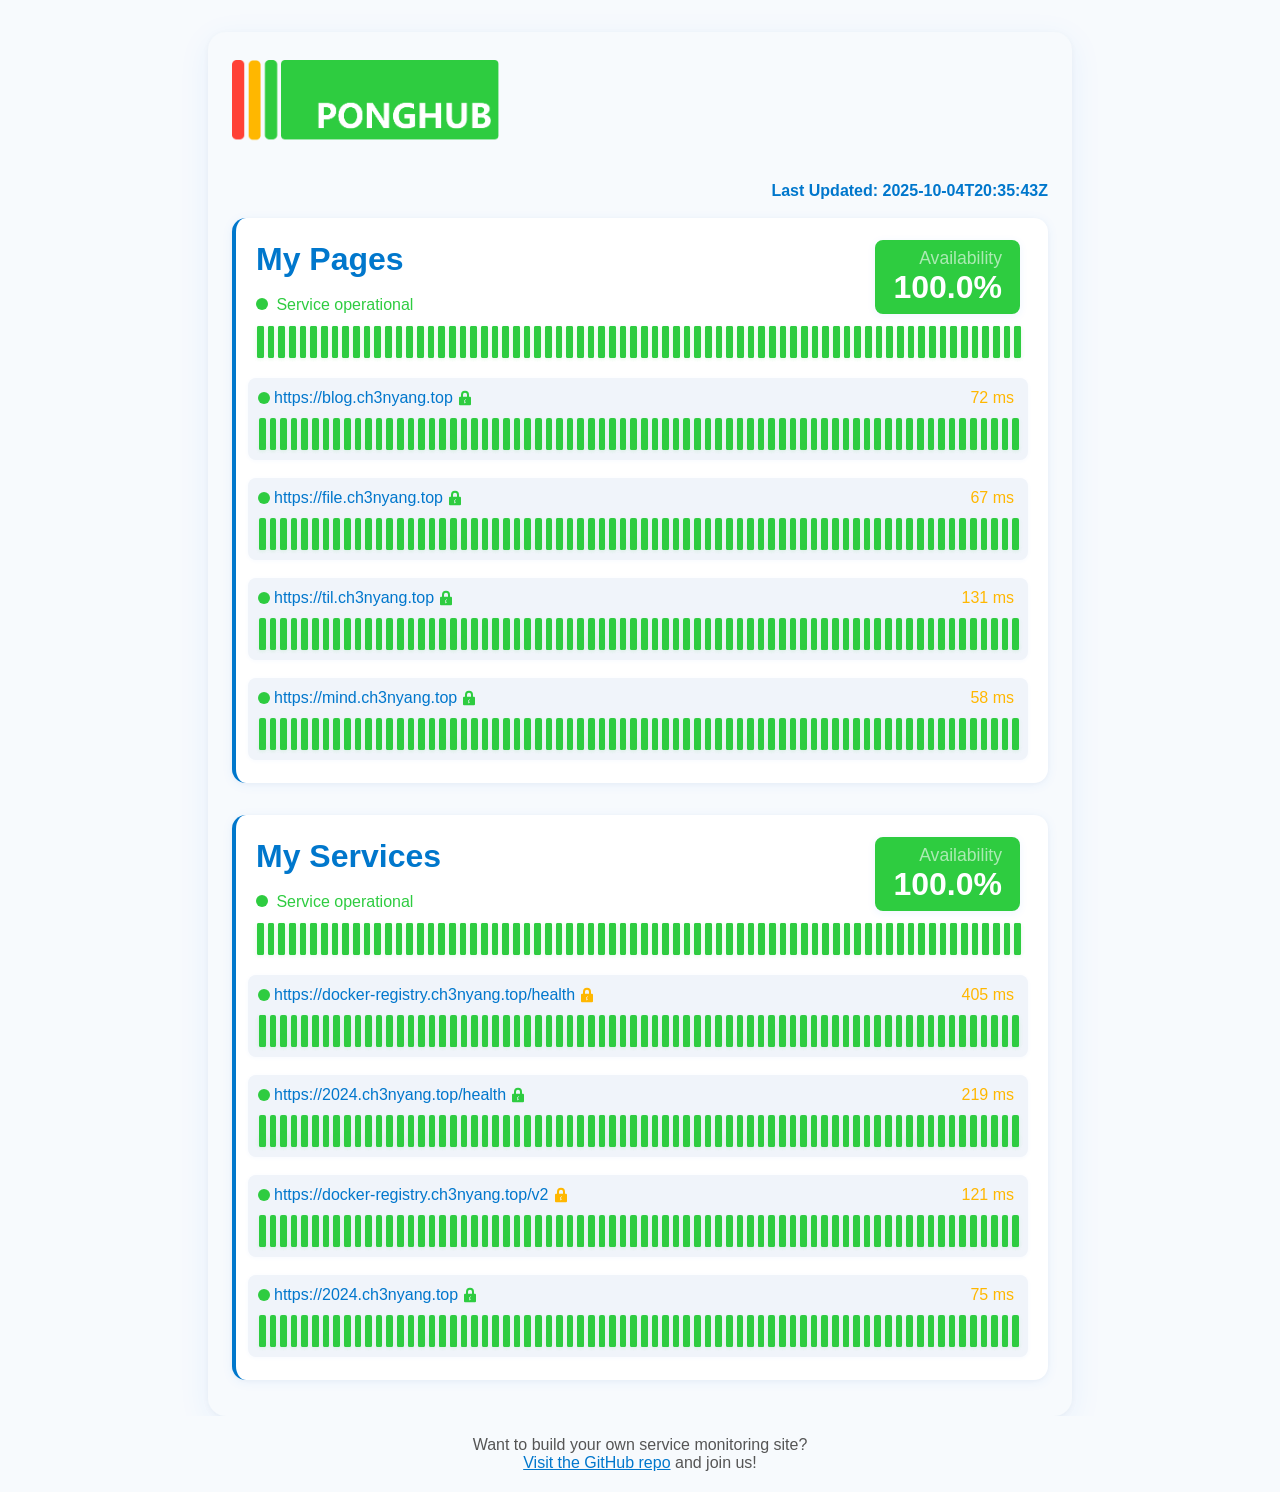
==== index.html @ d32c3156 "Deploying to gh-pages from @ WCY-dt/ponghub@912104f6046ff6c6c5333fd422ff0bbd2bc89a8d 🚀" ====
<!DOCTYPE html>
<html lang="en">
<head>
    <meta charset="UTF-8">
    <meta name="viewport" content="width=device-width, initial-scale=1.0">
    <title>Service Status Report</title>
    <link rel="stylesheet" href="/static/style.css">
    <link rel="icon" href="/static/icon.png">
    <style>
        :root {
            --primary-color: #0077cc;
            --secondary-color: #f0f4fa;
            --background-color: #f7fafd;
            --red-color: #ff4136;
            --yellow-color: #ffb700;
            --green-color: #2ecc40;
            --gray-color: #e0e0e0;
            --white-color: #ffffff;
        }
        .container {
            width: calc(12px * 72);
        }
        .service-header .status-bar,
        .port-block .status-bar {
            grid-template-columns: repeat(72, 1fr) !important;
        }
        @media (max-width: calc(12px * 72)) {
            .container {
                width: 100%;
                min-width: 0;
                max-width: 100vw;
                padding-left: 2px;
                padding-right: 2px;
                margin: 0;
                border-radius: 0;
                box-shadow: none;
            }
            .logo-img {
                height: auto;
                max-height: 96px;
                max-width: 100%;
            }
            .update-time {
                font-size: 0.92em;
                margin-bottom: 10px;
            }
            .service-block {
                padding: 10px 6px 10px 6px;
                margin-bottom: 18px;
                border-radius: 8px;
            }
            .service-header h2 {
                font-size: 1.5em;
            }
            .service-header .availability-badge {
                font-size: 1.5em;
                padding: 6px 12px;
            }
            .service-header .status-bar,
            .port-block .status-bar {
                padding: 0;
                column-gap: 0;
            }
            .status-bar .status-rect {
                height: 18px;
                margin: 0;
                width: 100%;
                box-shadow: none;
                border-radius: 0;
            }
            .port-block {
                margin-bottom: 12px;
                padding: 6px 4px 4px 4px;
                border-radius: 6px;
                background: var(--secondary-color);
                box-shadow: 0 1px 4px rgba(44, 124, 255, 0.04);
            }
            .port-block .port-url {
                min-width: 80px;
                font-size: 0.92em;
                margin-bottom: 2px;
                color: var(--primary-color);
                font-weight: 500;
            }
        }
    </style>
</head>
<body>
    <div class="container">
        <img src="/static/logo.png" alt="Service Status Report" class="logo-img">
        <div class="update-time">Last Updated: 2025-10-04T20:35:43Z</div>
        
        <div class="service-block">
            <div class="service-header">
                <h2>My Pages</h2>
                
                <div class="status-info status-info-all">
                    <span class="status-ball"></span>
                    
                        Service operational
                    
                </div>
                
                
                <div class="availability-badge 
                    availability-green">
                    <span class="availability-label">Availability</span>
                    <span class="availability-value">100.0%</span>
                </div>
                <div class="status-bar status-bar-header">
                    
                    
                    
                    
                    <div class="status-rect status-all" title="2025-10-03T06:45:47Z: all" data-time="2025-10-03T06:45:47Z">
                        
                        <div class="status-rect-content" style="height: 100%;"></div>
                        
                    </div>
                    
                    
                    
                    <div class="status-rect status-all" title="2025-10-03T07:13:42Z: all" data-time="2025-10-03T07:13:42Z">
                        
                        <div class="status-rect-content" style="height: 100%;"></div>
                        
                    </div>
                    
                    
                    
                    <div class="status-rect status-all" title="2025-10-03T07:35:22Z: all" data-time="2025-10-03T07:35:22Z">
                        
                        <div class="status-rect-content" style="height: 100%;"></div>
                        
                    </div>
                    
                    
                    
                    <div class="status-rect status-all" title="2025-10-03T08:17:50Z: all" data-time="2025-10-03T08:17:50Z">
                        
                        <div class="status-rect-content" style="height: 100%;"></div>
                        
                    </div>
                    
                    
                    
                    <div class="status-rect status-all" title="2025-10-03T08:42:27Z: all" data-time="2025-10-03T08:42:27Z">
                        
                        <div class="status-rect-content" style="height: 100%;"></div>
                        
                    </div>
                    
                    
                    
                    <div class="status-rect status-all" title="2025-10-03T09:13:48Z: all" data-time="2025-10-03T09:13:48Z">
                        
                        <div class="status-rect-content" style="height: 100%;"></div>
                        
                    </div>
                    
                    
                    
                    <div class="status-rect status-all" title="2025-10-03T09:36:50Z: all" data-time="2025-10-03T09:36:50Z">
                        
                        <div class="status-rect-content" style="height: 100%;"></div>
                        
                    </div>
                    
                    
                    
                    <div class="status-rect status-all" title="2025-10-03T10:14:19Z: all" data-time="2025-10-03T10:14:19Z">
                        
                        <div class="status-rect-content" style="height: 100%;"></div>
                        
                    </div>
                    
                    
                    
                    <div class="status-rect status-all" title="2025-10-03T10:39:01Z: all" data-time="2025-10-03T10:39:01Z">
                        
                        <div class="status-rect-content" style="height: 100%;"></div>
                        
                    </div>
                    
                    
                    
                    <div class="status-rect status-all" title="2025-10-03T11:11:19Z: all" data-time="2025-10-03T11:11:19Z">
                        
                        <div class="status-rect-content" style="height: 100%;"></div>
                        
                    </div>
                    
                    
                    
                    <div class="status-rect status-all" title="2025-10-03T11:35:04Z: all" data-time="2025-10-03T11:35:04Z">
                        
                        <div class="status-rect-content" style="height: 100%;"></div>
                        
                    </div>
                    
                    
                    
                    <div class="status-rect status-all" title="2025-10-03T12:27:23Z: all" data-time="2025-10-03T12:27:23Z">
                        
                        <div class="status-rect-content" style="height: 100%;"></div>
                        
                    </div>
                    
                    
                    
                    <div class="status-rect status-all" title="2025-10-03T13:01:04Z: all" data-time="2025-10-03T13:01:04Z">
                        
                        <div class="status-rect-content" style="height: 100%;"></div>
                        
                    </div>
                    
                    
                    
                    <div class="status-rect status-all" title="2025-10-03T13:40:41Z: all" data-time="2025-10-03T13:40:41Z">
                        
                        <div class="status-rect-content" style="height: 100%;"></div>
                        
                    </div>
                    
                    
                    
                    <div class="status-rect status-all" title="2025-10-03T14:13:03Z: all" data-time="2025-10-03T14:13:03Z">
                        
                        <div class="status-rect-content" style="height: 100%;"></div>
                        
                    </div>
                    
                    
                    
                    <div class="status-rect status-all" title="2025-10-03T14:39:28Z: all" data-time="2025-10-03T14:39:28Z">
                        
                        <div class="status-rect-content" style="height: 100%;"></div>
                        
                    </div>
                    
                    
                    
                    <div class="status-rect status-all" title="2025-10-03T15:13:22Z: all" data-time="2025-10-03T15:13:22Z">
                        
                        <div class="status-rect-content" style="height: 100%;"></div>
                        
                    </div>
                    
                    
                    
                    <div class="status-rect status-all" title="2025-10-03T15:37:14Z: all" data-time="2025-10-03T15:37:14Z">
                        
                        <div class="status-rect-content" style="height: 100%;"></div>
                        
                    </div>
                    
                    
                    
                    <div class="status-rect status-all" title="2025-10-03T16:16:04Z: all" data-time="2025-10-03T16:16:04Z">
                        
                        <div class="status-rect-content" style="height: 100%;"></div>
                        
                    </div>
                    
                    
                    
                    <div class="status-rect status-all" title="2025-10-03T16:42:41Z: all" data-time="2025-10-03T16:42:41Z">
                        
                        <div class="status-rect-content" style="height: 100%;"></div>
                        
                    </div>
                    
                    
                    
                    <div class="status-rect status-all" title="2025-10-03T17:11:24Z: all" data-time="2025-10-03T17:11:24Z">
                        
                        <div class="status-rect-content" style="height: 100%;"></div>
                        
                    </div>
                    
                    
                    
                    <div class="status-rect status-all" title="2025-10-03T17:36:13Z: all" data-time="2025-10-03T17:36:13Z">
                        
                        <div class="status-rect-content" style="height: 100%;"></div>
                        
                    </div>
                    
                    
                    
                    <div class="status-rect status-all" title="2025-10-03T18:19:25Z: all" data-time="2025-10-03T18:19:25Z">
                        
                        <div class="status-rect-content" style="height: 100%;"></div>
                        
                    </div>
                    
                    
                    
                    <div class="status-rect status-all" title="2025-10-03T18:44:36Z: all" data-time="2025-10-03T18:44:36Z">
                        
                        <div class="status-rect-content" style="height: 100%;"></div>
                        
                    </div>
                    
                    
                    
                    <div class="status-rect status-all" title="2025-10-03T19:11:11Z: all" data-time="2025-10-03T19:11:11Z">
                        
                        <div class="status-rect-content" style="height: 100%;"></div>
                        
                    </div>
                    
                    
                    
                    <div class="status-rect status-all" title="2025-10-03T19:34:55Z: all" data-time="2025-10-03T19:34:55Z">
                        
                        <div class="status-rect-content" style="height: 100%;"></div>
                        
                    </div>
                    
                    
                    
                    <div class="status-rect status-all" title="2025-10-03T20:14:37Z: all" data-time="2025-10-03T20:14:37Z">
                        
                        <div class="status-rect-content" style="height: 100%;"></div>
                        
                    </div>
                    
                    
                    
                    <div class="status-rect status-all" title="2025-10-03T20:37:26Z: all" data-time="2025-10-03T20:37:26Z">
                        
                        <div class="status-rect-content" style="height: 100%;"></div>
                        
                    </div>
                    
                    
                    
                    <div class="status-rect status-all" title="2025-10-03T21:11:32Z: all" data-time="2025-10-03T21:11:32Z">
                        
                        <div class="status-rect-content" style="height: 100%;"></div>
                        
                    </div>
                    
                    
                    
                    <div class="status-rect status-all" title="2025-10-03T21:34:52Z: all" data-time="2025-10-03T21:34:52Z">
                        
                        <div class="status-rect-content" style="height: 100%;"></div>
                        
                    </div>
                    
                    
                    
                    <div class="status-rect status-all" title="2025-10-03T22:12:22Z: all" data-time="2025-10-03T22:12:22Z">
                        
                        <div class="status-rect-content" style="height: 100%;"></div>
                        
                    </div>
                    
                    
                    
                    <div class="status-rect status-all" title="2025-10-03T22:36:14Z: all" data-time="2025-10-03T22:36:14Z">
                        
                        <div class="status-rect-content" style="height: 100%;"></div>
                        
                    </div>
                    
                    
                    
                    <div class="status-rect status-all" title="2025-10-03T23:12:04Z: all" data-time="2025-10-03T23:12:04Z">
                        
                        <div class="status-rect-content" style="height: 100%;"></div>
                        
                    </div>
                    
                    
                    
                    <div class="status-rect status-all" title="2025-10-03T23:34:45Z: all" data-time="2025-10-03T23:34:45Z">
                        
                        <div class="status-rect-content" style="height: 100%;"></div>
                        
                    </div>
                    
                    
                    
                    <div class="status-rect status-all" title="2025-10-04T00:59:35Z: all" data-time="2025-10-04T00:59:35Z">
                        
                        <div class="status-rect-content" style="height: 100%;"></div>
                        
                    </div>
                    
                    
                    
                    <div class="status-rect status-all" title="2025-10-04T02:17:09Z: all" data-time="2025-10-04T02:17:09Z">
                        
                        <div class="status-rect-content" style="height: 100%;"></div>
                        
                    </div>
                    
                    
                    
                    <div class="status-rect status-all" title="2025-10-04T03:04:01Z: all" data-time="2025-10-04T03:04:01Z">
                        
                        <div class="status-rect-content" style="height: 100%;"></div>
                        
                    </div>
                    
                    
                    
                    <div class="status-rect status-all" title="2025-10-04T03:40:45Z: all" data-time="2025-10-04T03:40:45Z">
                        
                        <div class="status-rect-content" style="height: 100%;"></div>
                        
                    </div>
                    
                    
                    
                    <div class="status-rect status-all" title="2025-10-04T04:15:30Z: all" data-time="2025-10-04T04:15:30Z">
                        
                        <div class="status-rect-content" style="height: 100%;"></div>
                        
                    </div>
                    
                    
                    
                    <div class="status-rect status-all" title="2025-10-04T04:39:15Z: all" data-time="2025-10-04T04:39:15Z">
                        
                        <div class="status-rect-content" style="height: 100%;"></div>
                        
                    </div>
                    
                    
                    
                    <div class="status-rect status-all" title="2025-10-04T05:12:07Z: all" data-time="2025-10-04T05:12:07Z">
                        
                        <div class="status-rect-content" style="height: 100%;"></div>
                        
                    </div>
                    
                    
                    
                    <div class="status-rect status-all" title="2025-10-04T05:37:11Z: all" data-time="2025-10-04T05:37:11Z">
                        
                        <div class="status-rect-content" style="height: 100%;"></div>
                        
                    </div>
                    
                    
                    
                    <div class="status-rect status-all" title="2025-10-04T06:18:36Z: all" data-time="2025-10-04T06:18:36Z">
                        
                        <div class="status-rect-content" style="height: 100%;"></div>
                        
                    </div>
                    
                    
                    
                    <div class="status-rect status-all" title="2025-10-04T06:43:09Z: all" data-time="2025-10-04T06:43:09Z">
                        
                        <div class="status-rect-content" style="height: 100%;"></div>
                        
                    </div>
                    
                    
                    
                    <div class="status-rect status-all" title="2025-10-04T07:11:52Z: all" data-time="2025-10-04T07:11:52Z">
                        
                        <div class="status-rect-content" style="height: 100%;"></div>
                        
                    </div>
                    
                    
                    
                    <div class="status-rect status-all" title="2025-10-04T07:34:34Z: all" data-time="2025-10-04T07:34:34Z">
                        
                        <div class="status-rect-content" style="height: 100%;"></div>
                        
                    </div>
                    
                    
                    
                    <div class="status-rect status-all" title="2025-10-04T08:15:39Z: all" data-time="2025-10-04T08:15:39Z">
                        
                        <div class="status-rect-content" style="height: 100%;"></div>
                        
                    </div>
                    
                    
                    
                    <div class="status-rect status-all" title="2025-10-04T08:39:41Z: all" data-time="2025-10-04T08:39:41Z">
                        
                        <div class="status-rect-content" style="height: 100%;"></div>
                        
                    </div>
                    
                    
                    
                    <div class="status-rect status-all" title="2025-10-04T09:12:20Z: all" data-time="2025-10-04T09:12:20Z">
                        
                        <div class="status-rect-content" style="height: 100%;"></div>
                        
                    </div>
                    
                    
                    
                    <div class="status-rect status-all" title="2025-10-04T09:34:27Z: all" data-time="2025-10-04T09:34:27Z">
                        
                        <div class="status-rect-content" style="height: 100%;"></div>
                        
                    </div>
                    
                    
                    
                    <div class="status-rect status-all" title="2025-10-04T10:12:23Z: all" data-time="2025-10-04T10:12:23Z">
                        
                        <div class="status-rect-content" style="height: 100%;"></div>
                        
                    </div>
                    
                    
                    
                    <div class="status-rect status-all" title="2025-10-04T10:37:05Z: all" data-time="2025-10-04T10:37:05Z">
                        
                        <div class="status-rect-content" style="height: 100%;"></div>
                        
                    </div>
                    
                    
                    
                    <div class="status-rect status-all" title="2025-10-04T11:09:41Z: all" data-time="2025-10-04T11:09:41Z">
                        
                        <div class="status-rect-content" style="height: 100%;"></div>
                        
                    </div>
                    
                    
                    
                    <div class="status-rect status-all" title="2025-10-04T11:34:43Z: all" data-time="2025-10-04T11:34:43Z">
                        
                        <div class="status-rect-content" style="height: 100%;"></div>
                        
                    </div>
                    
                    
                    
                    <div class="status-rect status-all" title="2025-10-04T12:23:59Z: all" data-time="2025-10-04T12:23:59Z">
                        
                        <div class="status-rect-content" style="height: 100%;"></div>
                        
                    </div>
                    
                    
                    
                    <div class="status-rect status-all" title="2025-10-04T12:56:08Z: all" data-time="2025-10-04T12:56:08Z">
                        
                        <div class="status-rect-content" style="height: 100%;"></div>
                        
                    </div>
                    
                    
                    
                    <div class="status-rect status-all" title="2025-10-04T13:17:51Z: all" data-time="2025-10-04T13:17:51Z">
                        
                        <div class="status-rect-content" style="height: 100%;"></div>
                        
                    </div>
                    
                    
                    
                    <div class="status-rect status-all" title="2025-10-04T13:34:51Z: all" data-time="2025-10-04T13:34:51Z">
                        
                        <div class="status-rect-content" style="height: 100%;"></div>
                        
                    </div>
                    
                    
                    
                    <div class="status-rect status-all" title="2025-10-04T14:10:50Z: all" data-time="2025-10-04T14:10:50Z">
                        
                        <div class="status-rect-content" style="height: 100%;"></div>
                        
                    </div>
                    
                    
                    
                    <div class="status-rect status-all" title="2025-10-04T14:35:32Z: all" data-time="2025-10-04T14:35:32Z">
                        
                        <div class="status-rect-content" style="height: 100%;"></div>
                        
                    </div>
                    
                    
                    
                    <div class="status-rect status-all" title="2025-10-04T15:11:50Z: all" data-time="2025-10-04T15:11:50Z">
                        
                        <div class="status-rect-content" style="height: 100%;"></div>
                        
                    </div>
                    
                    
                    
                    <div class="status-rect status-all" title="2025-10-04T15:34:32Z: all" data-time="2025-10-04T15:34:32Z">
                        
                        <div class="status-rect-content" style="height: 100%;"></div>
                        
                    </div>
                    
                    
                    
                    <div class="status-rect status-all" title="2025-10-04T16:15:05Z: all" data-time="2025-10-04T16:15:05Z">
                        
                        <div class="status-rect-content" style="height: 100%;"></div>
                        
                    </div>
                    
                    
                    
                    <div class="status-rect status-all" title="2025-10-04T16:39:57Z: all" data-time="2025-10-04T16:39:57Z">
                        
                        <div class="status-rect-content" style="height: 100%;"></div>
                        
                    </div>
                    
                    
                    
                    <div class="status-rect status-all" title="2025-10-04T17:10:43Z: all" data-time="2025-10-04T17:10:43Z">
                        
                        <div class="status-rect-content" style="height: 100%;"></div>
                        
                    </div>
                    
                    
                    
                    <div class="status-rect status-all" title="2025-10-04T17:34:56Z: all" data-time="2025-10-04T17:34:56Z">
                        
                        <div class="status-rect-content" style="height: 100%;"></div>
                        
                    </div>
                    
                    
                    
                    <div class="status-rect status-all" title="2025-10-04T18:17:36Z: all" data-time="2025-10-04T18:17:36Z">
                        
                        <div class="status-rect-content" style="height: 100%;"></div>
                        
                    </div>
                    
                    
                    
                    <div class="status-rect status-all" title="2025-10-04T18:41:55Z: all" data-time="2025-10-04T18:41:55Z">
                        
                        <div class="status-rect-content" style="height: 100%;"></div>
                        
                    </div>
                    
                    
                    
                    <div class="status-rect status-all" title="2025-10-04T19:09:28Z: all" data-time="2025-10-04T19:09:28Z">
                        
                        <div class="status-rect-content" style="height: 100%;"></div>
                        
                    </div>
                    
                    
                    
                    <div class="status-rect status-all" title="2025-10-04T19:34:51Z: all" data-time="2025-10-04T19:34:51Z">
                        
                        <div class="status-rect-content" style="height: 100%;"></div>
                        
                    </div>
                    
                    
                    
                    <div class="status-rect status-all" title="2025-10-04T20:13:04Z: all" data-time="2025-10-04T20:13:04Z">
                        
                        <div class="status-rect-content" style="height: 100%;"></div>
                        
                    </div>
                    
                    
                    
                    <div class="status-rect status-all" title="2025-10-04T20:35:41Z: all" data-time="2025-10-04T20:35:41Z">
                        
                        <div class="status-rect-content" style="height: 100%;"></div>
                        
                    </div>
                    
                    
                </div>
            </div>
            
            
            <div class="port-block">
                
                <div class="port-url status-info-all">
                    <span class="status-ball"></span>
                    <span class="url-text" title="https://blog.ch3nyang.top">
                        
                            https://blog.ch3nyang.top
                        
                    </span>
                    <div class="cert-status
                        cert-status-green"
                        data-time="Cert will expire in 31 days">
                        <svg viewBox="0 0 24 24" xmlns="http://www.w3.org/2000/svg">
                            <path d="M21 11.5a1.504 1.504 0 0 0-1.5-1.5H18V7A6 6 0 0 0 6 7v3H4.5A1.504 1.504 0 0 0 3 11.5v10A1.504 1.504 0 0 0 4.5 23h15a1.504 1.504 0 0 0 1.5-1.5zM9 7a3 3 0 0 1 6 0v3H9zm4 8h-1v1h1v1h-1v1h1v1h-1v1h-1v-5h1v-1h1z"/>
                        </svg>
                    </div>
                </div>
                <div class="port-response-time">
                    
                    
                        <span class="response-time-value
                            response-time-yellow">
                            72 ms
                        </span>
                    
                </div>
                <div class="status-bar port-status-bar">
                    
                    
                    
                        
                            <div class="status-rect status-all" data-time="2025-10-03T06:45:48Z">
                                
                                    <div class="status-rect-content" style="height: 14.6%;"></div>
                                
                            </div>
                        
                    
                        
                            <div class="status-rect status-all" data-time="2025-10-03T07:13:42Z">
                                
                                    <div class="status-rect-content" style="height: 31.2%;"></div>
                                
                            </div>
                        
                    
                        
                            <div class="status-rect status-all" data-time="2025-10-03T07:35:23Z">
                                
                                    <div class="status-rect-content" style="height: 12.2%;"></div>
                                
                            </div>
                        
                    
                        
                            <div class="status-rect status-all" data-time="2025-10-03T08:17:51Z">
                                
                                    <div class="status-rect-content" style="height: 10.6%;"></div>
                                
                            </div>
                        
                    
                        
                            <div class="status-rect status-all" data-time="2025-10-03T08:42:28Z">
                                
                                    <div class="status-rect-content" style="height: 60.8%;"></div>
                                
                            </div>
                        
                    
                        
                            <div class="status-rect status-all" data-time="2025-10-03T09:13:48Z">
                                
                                    <div class="status-rect-content" style="height: 28.8%;"></div>
                                
                            </div>
                        
                    
                        
                            <div class="status-rect status-all" data-time="2025-10-03T09:36:51Z">
                                
                                    <div class="status-rect-content" style="height: 11.2%;"></div>
                                
                            </div>
                        
                    
                        
                            <div class="status-rect status-all" data-time="2025-10-03T10:14:19Z">
                                
                                    <div class="status-rect-content" style="height: 14.4%;"></div>
                                
                            </div>
                        
                    
                        
                            <div class="status-rect status-all" data-time="2025-10-03T10:39:01Z">
                                
                                    <div class="status-rect-content" style="height: 12.2%;"></div>
                                
                            </div>
                        
                    
                        
                            <div class="status-rect status-all" data-time="2025-10-03T11:11:19Z">
                                
                                    <div class="status-rect-content" style="height: 36.2%;"></div>
                                
                            </div>
                        
                    
                        
                            <div class="status-rect status-all" data-time="2025-10-03T11:35:04Z">
                                
                                    <div class="status-rect-content" style="height: 23%;"></div>
                                
                            </div>
                        
                    
                        
                            <div class="status-rect status-all" data-time="2025-10-03T12:27:23Z">
                                
                                    <div class="status-rect-content" style="height: 14.8%;"></div>
                                
                            </div>
                        
                    
                        
                            <div class="status-rect status-all" data-time="2025-10-03T13:01:05Z">
                                
                                    <div class="status-rect-content" style="height: 13.8%;"></div>
                                
                            </div>
                        
                    
                        
                            <div class="status-rect status-all" data-time="2025-10-03T13:40:41Z">
                                
                                    <div class="status-rect-content" style="height: 27.4%;"></div>
                                
                            </div>
                        
                    
                        
                            <div class="status-rect status-all" data-time="2025-10-03T14:13:04Z">
                                
                                    <div class="status-rect-content" style="height: 19.8%;"></div>
                                
                            </div>
                        
                    
                        
                            <div class="status-rect status-all" data-time="2025-10-03T14:39:28Z">
                                
                                    <div class="status-rect-content" style="height: 12.8%;"></div>
                                
                            </div>
                        
                    
                        
                            <div class="status-rect status-all" data-time="2025-10-03T15:13:22Z">
                                
                                    <div class="status-rect-content" style="height: 19.8%;"></div>
                                
                            </div>
                        
                    
                        
                            <div class="status-rect status-all" data-time="2025-10-03T15:37:14Z">
                                
                                    <div class="status-rect-content" style="height: 32.6%;"></div>
                                
                            </div>
                        
                    
                        
                            <div class="status-rect status-all" data-time="2025-10-03T16:16:04Z">
                                
                                    <div class="status-rect-content" style="height: 43.6%;"></div>
                                
                            </div>
                        
                    
                        
                            <div class="status-rect status-all" data-time="2025-10-03T16:42:42Z">
                                
                                    <div class="status-rect-content" style="height: 38.6%;"></div>
                                
                            </div>
                        
                    
                        
                            <div class="status-rect status-all" data-time="2025-10-03T17:11:24Z">
                                
                                    <div class="status-rect-content" style="height: 17%;"></div>
                                
                            </div>
                        
                    
                        
                            <div class="status-rect status-all" data-time="2025-10-03T17:36:14Z">
                                
                                    <div class="status-rect-content" style="height: 28%;"></div>
                                
                            </div>
                        
                    
                        
                            <div class="status-rect status-all" data-time="2025-10-03T18:19:26Z">
                                
                                    <div class="status-rect-content" style="height: 52.4%;"></div>
                                
                            </div>
                        
                    
                        
                            <div class="status-rect status-all" data-time="2025-10-03T18:44:37Z">
                                
                                    <div class="status-rect-content" style="height: 17.8%;"></div>
                                
                            </div>
                        
                    
                        
                            <div class="status-rect status-all" data-time="2025-10-03T19:11:11Z">
                                
                                    <div class="status-rect-content" style="height: 32.6%;"></div>
                                
                            </div>
                        
                    
                        
                            <div class="status-rect status-all" data-time="2025-10-03T19:34:55Z">
                                
                                    <div class="status-rect-content" style="height: 40.6%;"></div>
                                
                            </div>
                        
                    
                        
                            <div class="status-rect status-all" data-time="2025-10-03T20:14:37Z">
                                
                                    <div class="status-rect-content" style="height: 43.2%;"></div>
                                
                            </div>
                        
                    
                        
                            <div class="status-rect status-all" data-time="2025-10-03T20:37:26Z">
                                
                                    <div class="status-rect-content" style="height: 11%;"></div>
                                
                            </div>
                        
                    
                        
                            <div class="status-rect status-all" data-time="2025-10-03T21:11:32Z">
                                
                                    <div class="status-rect-content" style="height: 38.6%;"></div>
                                
                            </div>
                        
                    
                        
                            <div class="status-rect status-all" data-time="2025-10-03T21:34:52Z">
                                
                                    <div class="status-rect-content" style="height: 28%;"></div>
                                
                            </div>
                        
                    
                        
                            <div class="status-rect status-all" data-time="2025-10-03T22:12:22Z">
                                
                                    <div class="status-rect-content" style="height: 35.2%;"></div>
                                
                            </div>
                        
                    
                        
                            <div class="status-rect status-all" data-time="2025-10-03T22:36:14Z">
                                
                                    <div class="status-rect-content" style="height: 31.8%;"></div>
                                
                            </div>
                        
                    
                        
                            <div class="status-rect status-all" data-time="2025-10-03T23:12:05Z">
                                
                                    <div class="status-rect-content" style="height: 32.2%;"></div>
                                
                            </div>
                        
                    
                        
                            <div class="status-rect status-all" data-time="2025-10-03T23:34:46Z">
                                
                                    <div class="status-rect-content" style="height: 14.2%;"></div>
                                
                            </div>
                        
                    
                        
                            <div class="status-rect status-all" data-time="2025-10-04T00:59:35Z">
                                
                                    <div class="status-rect-content" style="height: 27.8%;"></div>
                                
                            </div>
                        
                    
                        
                            <div class="status-rect status-all" data-time="2025-10-04T02:17:09Z">
                                
                                    <div class="status-rect-content" style="height: 29.2%;"></div>
                                
                            </div>
                        
                    
                        
                            <div class="status-rect status-all" data-time="2025-10-04T03:04:01Z">
                                
                                    <div class="status-rect-content" style="height: 41.6%;"></div>
                                
                            </div>
                        
                    
                        
                            <div class="status-rect status-all" data-time="2025-10-04T03:40:45Z">
                                
                                    <div class="status-rect-content" style="height: 10.6%;"></div>
                                
                            </div>
                        
                    
                        
                            <div class="status-rect status-all" data-time="2025-10-04T04:15:30Z">
                                
                                    <div class="status-rect-content" style="height: 42.6%;"></div>
                                
                            </div>
                        
                    
                        
                            <div class="status-rect status-all" data-time="2025-10-04T04:39:15Z">
                                
                                    <div class="status-rect-content" style="height: 28%;"></div>
                                
                            </div>
                        
                    
                        
                            <div class="status-rect status-all" data-time="2025-10-04T05:12:07Z">
                                
                                    <div class="status-rect-content" style="height: 55%;"></div>
                                
                            </div>
                        
                    
                        
                            <div class="status-rect status-all" data-time="2025-10-04T05:37:11Z">
                                
                                    <div class="status-rect-content" style="height: 10%;"></div>
                                
                            </div>
                        
                    
                        
                            <div class="status-rect status-all" data-time="2025-10-04T06:18:36Z">
                                
                                    <div class="status-rect-content" style="height: 31.2%;"></div>
                                
                            </div>
                        
                    
                        
                            <div class="status-rect status-all" data-time="2025-10-04T06:43:09Z">
                                
                                    <div class="status-rect-content" style="height: 10%;"></div>
                                
                            </div>
                        
                    
                        
                            <div class="status-rect status-all" data-time="2025-10-04T07:11:52Z">
                                
                                    <div class="status-rect-content" style="height: 23%;"></div>
                                
                            </div>
                        
                    
                        
                            <div class="status-rect status-all" data-time="2025-10-04T07:34:34Z">
                                
                                    <div class="status-rect-content" style="height: 100%;"></div>
                                
                            </div>
                        
                    
                        
                            <div class="status-rect status-all" data-time="2025-10-04T08:15:39Z">
                                
                                    <div class="status-rect-content" style="height: 27.4%;"></div>
                                
                            </div>
                        
                    
                        
                            <div class="status-rect status-all" data-time="2025-10-04T08:39:41Z">
                                
                                    <div class="status-rect-content" style="height: 27.8%;"></div>
                                
                            </div>
                        
                    
                        
                            <div class="status-rect status-all" data-time="2025-10-04T09:12:20Z">
                                
                                    <div class="status-rect-content" style="height: 41.6%;"></div>
                                
                            </div>
                        
                    
                        
                            <div class="status-rect status-all" data-time="2025-10-04T09:34:27Z">
                                
                                    <div class="status-rect-content" style="height: 12.8%;"></div>
                                
                            </div>
                        
                    
                        
                            <div class="status-rect status-all" data-time="2025-10-04T10:12:24Z">
                                
                                    <div class="status-rect-content" style="height: 32.6%;"></div>
                                
                            </div>
                        
                    
                        
                            <div class="status-rect status-all" data-time="2025-10-04T10:37:06Z">
                                
                                    <div class="status-rect-content" style="height: 18.2%;"></div>
                                
                            </div>
                        
                    
                        
                            <div class="status-rect status-all" data-time="2025-10-04T11:09:41Z">
                                
                                    <div class="status-rect-content" style="height: 29.4%;"></div>
                                
                            </div>
                        
                    
                        
                            <div class="status-rect status-all" data-time="2025-10-04T11:34:44Z">
                                
                                    <div class="status-rect-content" style="height: 12.4%;"></div>
                                
                            </div>
                        
                    
                        
                            <div class="status-rect status-all" data-time="2025-10-04T12:23:59Z">
                                
                                    <div class="status-rect-content" style="height: 10.2%;"></div>
                                
                            </div>
                        
                    
                        
                            <div class="status-rect status-all" data-time="2025-10-04T12:56:08Z">
                                
                                    <div class="status-rect-content" style="height: 32%;"></div>
                                
                            </div>
                        
                    
                        
                            <div class="status-rect status-all" data-time="2025-10-04T13:17:52Z">
                                
                                    <div class="status-rect-content" style="height: 34.2%;"></div>
                                
                            </div>
                        
                    
                        
                            <div class="status-rect status-all" data-time="2025-10-04T13:34:52Z">
                                
                                    <div class="status-rect-content" style="height: 25.8%;"></div>
                                
                            </div>
                        
                    
                        
                            <div class="status-rect status-all" data-time="2025-10-04T14:10:51Z">
                                
                                    <div class="status-rect-content" style="height: 21.8%;"></div>
                                
                            </div>
                        
                    
                        
                            <div class="status-rect status-all" data-time="2025-10-04T14:35:33Z">
                                
                                    <div class="status-rect-content" style="height: 10.6%;"></div>
                                
                            </div>
                        
                    
                        
                            <div class="status-rect status-all" data-time="2025-10-04T15:11:50Z">
                                
                                    <div class="status-rect-content" style="height: 28%;"></div>
                                
                            </div>
                        
                    
                        
                            <div class="status-rect status-all" data-time="2025-10-04T15:34:32Z">
                                
                                    <div class="status-rect-content" style="height: 14.2%;"></div>
                                
                            </div>
                        
                    
                        
                            <div class="status-rect status-all" data-time="2025-10-04T16:15:05Z">
                                
                                    <div class="status-rect-content" style="height: 10.8%;"></div>
                                
                            </div>
                        
                    
                        
                            <div class="status-rect status-all" data-time="2025-10-04T16:39:57Z">
                                
                                    <div class="status-rect-content" style="height: 39.2%;"></div>
                                
                            </div>
                        
                    
                        
                            <div class="status-rect status-all" data-time="2025-10-04T17:10:43Z">
                                
                                    <div class="status-rect-content" style="height: 17%;"></div>
                                
                            </div>
                        
                    
                        
                            <div class="status-rect status-all" data-time="2025-10-04T17:34:56Z">
                                
                                    <div class="status-rect-content" style="height: 10%;"></div>
                                
                            </div>
                        
                    
                        
                            <div class="status-rect status-all" data-time="2025-10-04T18:17:36Z">
                                
                                    <div class="status-rect-content" style="height: 17%;"></div>
                                
                            </div>
                        
                    
                        
                            <div class="status-rect status-all" data-time="2025-10-04T18:41:56Z">
                                
                                    <div class="status-rect-content" style="height: 31.8%;"></div>
                                
                            </div>
                        
                    
                        
                            <div class="status-rect status-all" data-time="2025-10-04T19:09:28Z">
                                
                                    <div class="status-rect-content" style="height: 10%;"></div>
                                
                            </div>
                        
                    
                        
                            <div class="status-rect status-all" data-time="2025-10-04T19:34:52Z">
                                
                                    <div class="status-rect-content" style="height: 22.4%;"></div>
                                
                            </div>
                        
                    
                        
                            <div class="status-rect status-all" data-time="2025-10-04T20:13:04Z">
                                
                                    <div class="status-rect-content" style="height: 20.2%;"></div>
                                
                            </div>
                        
                    
                        
                            <div class="status-rect status-all" data-time="2025-10-04T20:35:42Z">
                                
                                    <div class="status-rect-content" style="height: 14.4%;"></div>
                                
                            </div>
                        
                    
                </div>
            </div>
            
            
            <div class="port-block">
                
                <div class="port-url status-info-all">
                    <span class="status-ball"></span>
                    <span class="url-text" title="https://file.ch3nyang.top">
                        
                            https://file.ch3nyang.top
                        
                    </span>
                    <div class="cert-status
                        cert-status-green"
                        data-time="Cert will expire in 31 days">
                        <svg viewBox="0 0 24 24" xmlns="http://www.w3.org/2000/svg">
                            <path d="M21 11.5a1.504 1.504 0 0 0-1.5-1.5H18V7A6 6 0 0 0 6 7v3H4.5A1.504 1.504 0 0 0 3 11.5v10A1.504 1.504 0 0 0 4.5 23h15a1.504 1.504 0 0 0 1.5-1.5zM9 7a3 3 0 0 1 6 0v3H9zm4 8h-1v1h1v1h-1v1h1v1h-1v1h-1v-5h1v-1h1z"/>
                        </svg>
                    </div>
                </div>
                <div class="port-response-time">
                    
                    
                        <span class="response-time-value
                            response-time-yellow">
                            67 ms
                        </span>
                    
                </div>
                <div class="status-bar port-status-bar">
                    
                    
                    
                        
                            <div class="status-rect status-all" data-time="2025-10-03T06:45:48Z">
                                
                                    <div class="status-rect-content" style="height: 13%;"></div>
                                
                            </div>
                        
                    
                        
                            <div class="status-rect status-all" data-time="2025-10-03T07:13:42Z">
                                
                                    <div class="status-rect-content" style="height: 36.4%;"></div>
                                
                            </div>
                        
                    
                        
                            <div class="status-rect status-all" data-time="2025-10-03T07:35:23Z">
                                
                                    <div class="status-rect-content" style="height: 11%;"></div>
                                
                            </div>
                        
                    
                        
                            <div class="status-rect status-all" data-time="2025-10-03T08:17:51Z">
                                
                                    <div class="status-rect-content" style="height: 12.4%;"></div>
                                
                            </div>
                        
                    
                        
                            <div class="status-rect status-all" data-time="2025-10-03T08:42:28Z">
                                
                                    <div class="status-rect-content" style="height: 51%;"></div>
                                
                            </div>
                        
                    
                        
                            <div class="status-rect status-all" data-time="2025-10-03T09:13:48Z">
                                
                                    <div class="status-rect-content" style="height: 29.4%;"></div>
                                
                            </div>
                        
                    
                        
                            <div class="status-rect status-all" data-time="2025-10-03T09:36:51Z">
                                
                                    <div class="status-rect-content" style="height: 11.8%;"></div>
                                
                            </div>
                        
                    
                        
                            <div class="status-rect status-all" data-time="2025-10-03T10:14:19Z">
                                
                                    <div class="status-rect-content" style="height: 16.4%;"></div>
                                
                            </div>
                        
                    
                        
                            <div class="status-rect status-all" data-time="2025-10-03T10:39:02Z">
                                
                                    <div class="status-rect-content" style="height: 12.8%;"></div>
                                
                            </div>
                        
                    
                        
                            <div class="status-rect status-all" data-time="2025-10-03T11:11:20Z">
                                
                                    <div class="status-rect-content" style="height: 28.8%;"></div>
                                
                            </div>
                        
                    
                        
                            <div class="status-rect status-all" data-time="2025-10-03T11:35:05Z">
                                
                                    <div class="status-rect-content" style="height: 12.4%;"></div>
                                
                            </div>
                        
                    
                        
                            <div class="status-rect status-all" data-time="2025-10-03T12:27:24Z">
                                
                                    <div class="status-rect-content" style="height: 11.6%;"></div>
                                
                            </div>
                        
                    
                        
                            <div class="status-rect status-all" data-time="2025-10-03T13:01:05Z">
                                
                                    <div class="status-rect-content" style="height: 15%;"></div>
                                
                            </div>
                        
                    
                        
                            <div class="status-rect status-all" data-time="2025-10-03T13:40:41Z">
                                
                                    <div class="status-rect-content" style="height: 29.6%;"></div>
                                
                            </div>
                        
                    
                        
                            <div class="status-rect status-all" data-time="2025-10-03T14:13:04Z">
                                
                                    <div class="status-rect-content" style="height: 20.2%;"></div>
                                
                            </div>
                        
                    
                        
                            <div class="status-rect status-all" data-time="2025-10-03T14:39:29Z">
                                
                                    <div class="status-rect-content" style="height: 11.6%;"></div>
                                
                            </div>
                        
                    
                        
                            <div class="status-rect status-all" data-time="2025-10-03T15:13:22Z">
                                
                                    <div class="status-rect-content" style="height: 15.4%;"></div>
                                
                            </div>
                        
                    
                        
                            <div class="status-rect status-all" data-time="2025-10-03T15:37:14Z">
                                
                                    <div class="status-rect-content" style="height: 35.6%;"></div>
                                
                            </div>
                        
                    
                        
                            <div class="status-rect status-all" data-time="2025-10-03T16:16:04Z">
                                
                                    <div class="status-rect-content" style="height: 39.8%;"></div>
                                
                            </div>
                        
                    
                        
                            <div class="status-rect status-all" data-time="2025-10-03T16:42:42Z">
                                
                                    <div class="status-rect-content" style="height: 36.4%;"></div>
                                
                            </div>
                        
                    
                        
                            <div class="status-rect status-all" data-time="2025-10-03T17:11:24Z">
                                
                                    <div class="status-rect-content" style="height: 19.2%;"></div>
                                
                            </div>
                        
                    
                        
                            <div class="status-rect status-all" data-time="2025-10-03T17:36:14Z">
                                
                                    <div class="status-rect-content" style="height: 24%;"></div>
                                
                            </div>
                        
                    
                        
                            <div class="status-rect status-all" data-time="2025-10-03T18:19:26Z">
                                
                                    <div class="status-rect-content" style="height: 50.4%;"></div>
                                
                            </div>
                        
                    
                        
                            <div class="status-rect status-all" data-time="2025-10-03T18:44:37Z">
                                
                                    <div class="status-rect-content" style="height: 17.4%;"></div>
                                
                            </div>
                        
                    
                        
                            <div class="status-rect status-all" data-time="2025-10-03T19:11:12Z">
                                
                                    <div class="status-rect-content" style="height: 35.2%;"></div>
                                
                            </div>
                        
                    
                        
                            <div class="status-rect status-all" data-time="2025-10-03T19:34:55Z">
                                
                                    <div class="status-rect-content" style="height: 36.2%;"></div>
                                
                            </div>
                        
                    
                        
                            <div class="status-rect status-all" data-time="2025-10-03T20:14:38Z">
                                
                                    <div class="status-rect-content" style="height: 38.6%;"></div>
                                
                            </div>
                        
                    
                        
                            <div class="status-rect status-all" data-time="2025-10-03T20:37:27Z">
                                
                                    <div class="status-rect-content" style="height: 13.8%;"></div>
                                
                            </div>
                        
                    
                        
                            <div class="status-rect status-all" data-time="2025-10-03T21:11:32Z">
                                
                                    <div class="status-rect-content" style="height: 100%;"></div>
                                
                            </div>
                        
                    
                        
                            <div class="status-rect status-all" data-time="2025-10-03T21:34:53Z">
                                
                                    <div class="status-rect-content" style="height: 25.2%;"></div>
                                
                            </div>
                        
                    
                        
                            <div class="status-rect status-all" data-time="2025-10-03T22:12:23Z">
                                
                                    <div class="status-rect-content" style="height: 38.4%;"></div>
                                
                            </div>
                        
                    
                        
                            <div class="status-rect status-all" data-time="2025-10-03T22:36:14Z">
                                
                                    <div class="status-rect-content" style="height: 28.4%;"></div>
                                
                            </div>
                        
                    
                        
                            <div class="status-rect status-all" data-time="2025-10-03T23:12:05Z">
                                
                                    <div class="status-rect-content" style="height: 31%;"></div>
                                
                            </div>
                        
                    
                        
                            <div class="status-rect status-all" data-time="2025-10-03T23:34:46Z">
                                
                                    <div class="status-rect-content" style="height: 14.6%;"></div>
                                
                            </div>
                        
                    
                        
                            <div class="status-rect status-all" data-time="2025-10-04T00:59:36Z">
                                
                                    <div class="status-rect-content" style="height: 35.6%;"></div>
                                
                            </div>
                        
                    
                        
                            <div class="status-rect status-all" data-time="2025-10-04T02:17:09Z">
                                
                                    <div class="status-rect-content" style="height: 37.8%;"></div>
                                
                            </div>
                        
                    
                        
                            <div class="status-rect status-all" data-time="2025-10-04T03:04:01Z">
                                
                                    <div class="status-rect-content" style="height: 35.8%;"></div>
                                
                            </div>
                        
                    
                        
                            <div class="status-rect status-all" data-time="2025-10-04T03:40:45Z">
                                
                                    <div class="status-rect-content" style="height: 10%;"></div>
                                
                            </div>
                        
                    
                        
                            <div class="status-rect status-all" data-time="2025-10-04T04:15:31Z">
                                
                                    <div class="status-rect-content" style="height: 29.8%;"></div>
                                
                            </div>
                        
                    
                        
                            <div class="status-rect status-all" data-time="2025-10-04T04:39:15Z">
                                
                                    <div class="status-rect-content" style="height: 32.6%;"></div>
                                
                            </div>
                        
                    
                        
                            <div class="status-rect status-all" data-time="2025-10-04T05:12:08Z">
                                
                                    <div class="status-rect-content" style="height: 31.2%;"></div>
                                
                            </div>
                        
                    
                        
                            <div class="status-rect status-all" data-time="2025-10-04T05:37:12Z">
                                
                                    <div class="status-rect-content" style="height: 10%;"></div>
                                
                            </div>
                        
                    
                        
                            <div class="status-rect status-all" data-time="2025-10-04T06:18:36Z">
                                
                                    <div class="status-rect-content" style="height: 32%;"></div>
                                
                            </div>
                        
                    
                        
                            <div class="status-rect status-all" data-time="2025-10-04T06:43:10Z">
                                
                                    <div class="status-rect-content" style="height: 10.8%;"></div>
                                
                            </div>
                        
                    
                        
                            <div class="status-rect status-all" data-time="2025-10-04T07:11:52Z">
                                
                                    <div class="status-rect-content" style="height: 21.4%;"></div>
                                
                            </div>
                        
                    
                        
                            <div class="status-rect status-all" data-time="2025-10-04T07:34:35Z">
                                
                                    <div class="status-rect-content" style="height: 32.8%;"></div>
                                
                            </div>
                        
                    
                        
                            <div class="status-rect status-all" data-time="2025-10-04T08:15:40Z">
                                
                                    <div class="status-rect-content" style="height: 24.8%;"></div>
                                
                            </div>
                        
                    
                        
                            <div class="status-rect status-all" data-time="2025-10-04T08:39:41Z">
                                
                                    <div class="status-rect-content" style="height: 30%;"></div>
                                
                            </div>
                        
                    
                        
                            <div class="status-rect status-all" data-time="2025-10-04T09:12:20Z">
                                
                                    <div class="status-rect-content" style="height: 33%;"></div>
                                
                            </div>
                        
                    
                        
                            <div class="status-rect status-all" data-time="2025-10-04T09:34:28Z">
                                
                                    <div class="status-rect-content" style="height: 10%;"></div>
                                
                            </div>
                        
                    
                        
                            <div class="status-rect status-all" data-time="2025-10-04T10:12:24Z">
                                
                                    <div class="status-rect-content" style="height: 49.6%;"></div>
                                
                            </div>
                        
                    
                        
                            <div class="status-rect status-all" data-time="2025-10-04T10:37:06Z">
                                
                                    <div class="status-rect-content" style="height: 10%;"></div>
                                
                            </div>
                        
                    
                        
                            <div class="status-rect status-all" data-time="2025-10-04T11:09:41Z">
                                
                                    <div class="status-rect-content" style="height: 23.4%;"></div>
                                
                            </div>
                        
                    
                        
                            <div class="status-rect status-all" data-time="2025-10-04T11:34:44Z">
                                
                                    <div class="status-rect-content" style="height: 14%;"></div>
                                
                            </div>
                        
                    
                        
                            <div class="status-rect status-all" data-time="2025-10-04T12:24:00Z">
                                
                                    <div class="status-rect-content" style="height: 15.2%;"></div>
                                
                            </div>
                        
                    
                        
                            <div class="status-rect status-all" data-time="2025-10-04T12:56:08Z">
                                
                                    <div class="status-rect-content" style="height: 34.8%;"></div>
                                
                            </div>
                        
                    
                        
                            <div class="status-rect status-all" data-time="2025-10-04T13:17:52Z">
                                
                                    <div class="status-rect-content" style="height: 34%;"></div>
                                
                            </div>
                        
                    
                        
                            <div class="status-rect status-all" data-time="2025-10-04T13:34:52Z">
                                
                                    <div class="status-rect-content" style="height: 30.6%;"></div>
                                
                            </div>
                        
                    
                        
                            <div class="status-rect status-all" data-time="2025-10-04T14:10:51Z">
                                
                                    <div class="status-rect-content" style="height: 23.6%;"></div>
                                
                            </div>
                        
                    
                        
                            <div class="status-rect status-all" data-time="2025-10-04T14:35:33Z">
                                
                                    <div class="status-rect-content" style="height: 13.4%;"></div>
                                
                            </div>
                        
                    
                        
                            <div class="status-rect status-all" data-time="2025-10-04T15:11:50Z">
                                
                                    <div class="status-rect-content" style="height: 28%;"></div>
                                
                            </div>
                        
                    
                        
                            <div class="status-rect status-all" data-time="2025-10-04T15:34:32Z">
                                
                                    <div class="status-rect-content" style="height: 17.4%;"></div>
                                
                            </div>
                        
                    
                        
                            <div class="status-rect status-all" data-time="2025-10-04T16:15:05Z">
                                
                                    <div class="status-rect-content" style="height: 10.4%;"></div>
                                
                            </div>
                        
                    
                        
                            <div class="status-rect status-all" data-time="2025-10-04T16:39:57Z">
                                
                                    <div class="status-rect-content" style="height: 33%;"></div>
                                
                            </div>
                        
                    
                        
                            <div class="status-rect status-all" data-time="2025-10-04T17:10:43Z">
                                
                                    <div class="status-rect-content" style="height: 16%;"></div>
                                
                            </div>
                        
                    
                        
                            <div class="status-rect status-all" data-time="2025-10-04T17:34:56Z">
                                
                                    <div class="status-rect-content" style="height: 43.2%;"></div>
                                
                            </div>
                        
                    
                        
                            <div class="status-rect status-all" data-time="2025-10-04T18:17:36Z">
                                
                                    <div class="status-rect-content" style="height: 17%;"></div>
                                
                            </div>
                        
                    
                        
                            <div class="status-rect status-all" data-time="2025-10-04T18:41:56Z">
                                
                                    <div class="status-rect-content" style="height: 26.2%;"></div>
                                
                            </div>
                        
                    
                        
                            <div class="status-rect status-all" data-time="2025-10-04T19:09:28Z">
                                
                                    <div class="status-rect-content" style="height: 13.6%;"></div>
                                
                            </div>
                        
                    
                        
                            <div class="status-rect status-all" data-time="2025-10-04T19:34:52Z">
                                
                                    <div class="status-rect-content" style="height: 16.8%;"></div>
                                
                            </div>
                        
                    
                        
                            <div class="status-rect status-all" data-time="2025-10-04T20:13:04Z">
                                
                                    <div class="status-rect-content" style="height: 16.4%;"></div>
                                
                            </div>
                        
                    
                        
                            <div class="status-rect status-all" data-time="2025-10-04T20:35:42Z">
                                
                                    <div class="status-rect-content" style="height: 13.4%;"></div>
                                
                            </div>
                        
                    
                </div>
            </div>
            
            
            <div class="port-block">
                
                <div class="port-url status-info-all">
                    <span class="status-ball"></span>
                    <span class="url-text" title="https://til.ch3nyang.top">
                        
                            https://til.ch3nyang.top
                        
                    </span>
                    <div class="cert-status
                        cert-status-green"
                        data-time="Cert will expire in 31 days">
                        <svg viewBox="0 0 24 24" xmlns="http://www.w3.org/2000/svg">
                            <path d="M21 11.5a1.504 1.504 0 0 0-1.5-1.5H18V7A6 6 0 0 0 6 7v3H4.5A1.504 1.504 0 0 0 3 11.5v10A1.504 1.504 0 0 0 4.5 23h15a1.504 1.504 0 0 0 1.5-1.5zM9 7a3 3 0 0 1 6 0v3H9zm4 8h-1v1h1v1h-1v1h1v1h-1v1h-1v-5h1v-1h1z"/>
                        </svg>
                    </div>
                </div>
                <div class="port-response-time">
                    
                    
                        <span class="response-time-value
                            response-time-yellow">
                            131 ms
                        </span>
                    
                </div>
                <div class="status-bar port-status-bar">
                    
                    
                    
                        
                            <div class="status-rect status-all" data-time="2025-10-03T06:45:48Z">
                                
                                    <div class="status-rect-content" style="height: 13.2%;"></div>
                                
                            </div>
                        
                    
                        
                            <div class="status-rect status-all" data-time="2025-10-03T07:13:43Z">
                                
                                    <div class="status-rect-content" style="height: 23%;"></div>
                                
                            </div>
                        
                    
                        
                            <div class="status-rect status-all" data-time="2025-10-03T07:35:23Z">
                                
                                    <div class="status-rect-content" style="height: 17%;"></div>
                                
                            </div>
                        
                    
                        
                            <div class="status-rect status-all" data-time="2025-10-03T08:17:51Z">
                                
                                    <div class="status-rect-content" style="height: 13.4%;"></div>
                                
                            </div>
                        
                    
                        
                            <div class="status-rect status-all" data-time="2025-10-03T08:42:29Z">
                                
                                    <div class="status-rect-content" style="height: 46.2%;"></div>
                                
                            </div>
                        
                    
                        
                            <div class="status-rect status-all" data-time="2025-10-03T09:13:49Z">
                                
                                    <div class="status-rect-content" style="height: 29.4%;"></div>
                                
                            </div>
                        
                    
                        
                            <div class="status-rect status-all" data-time="2025-10-03T09:36:51Z">
                                
                                    <div class="status-rect-content" style="height: 13.8%;"></div>
                                
                            </div>
                        
                    
                        
                            <div class="status-rect status-all" data-time="2025-10-03T10:14:20Z">
                                
                                    <div class="status-rect-content" style="height: 15.4%;"></div>
                                
                            </div>
                        
                    
                        
                            <div class="status-rect status-all" data-time="2025-10-03T10:39:02Z">
                                
                                    <div class="status-rect-content" style="height: 12.8%;"></div>
                                
                            </div>
                        
                    
                        
                            <div class="status-rect status-all" data-time="2025-10-03T11:11:20Z">
                                
                                    <div class="status-rect-content" style="height: 29%;"></div>
                                
                            </div>
                        
                    
                        
                            <div class="status-rect status-all" data-time="2025-10-03T11:35:05Z">
                                
                                    <div class="status-rect-content" style="height: 15.4%;"></div>
                                
                            </div>
                        
                    
                        
                            <div class="status-rect status-all" data-time="2025-10-03T12:27:24Z">
                                
                                    <div class="status-rect-content" style="height: 15.2%;"></div>
                                
                            </div>
                        
                    
                        
                            <div class="status-rect status-all" data-time="2025-10-03T13:01:05Z">
                                
                                    <div class="status-rect-content" style="height: 17%;"></div>
                                
                            </div>
                        
                    
                        
                            <div class="status-rect status-all" data-time="2025-10-03T13:40:42Z">
                                
                                    <div class="status-rect-content" style="height: 38.4%;"></div>
                                
                            </div>
                        
                    
                        
                            <div class="status-rect status-all" data-time="2025-10-03T14:13:04Z">
                                
                                    <div class="status-rect-content" style="height: 16.8%;"></div>
                                
                            </div>
                        
                    
                        
                            <div class="status-rect status-all" data-time="2025-10-03T14:39:29Z">
                                
                                    <div class="status-rect-content" style="height: 15%;"></div>
                                
                            </div>
                        
                    
                        
                            <div class="status-rect status-all" data-time="2025-10-03T15:13:23Z">
                                
                                    <div class="status-rect-content" style="height: 20.6%;"></div>
                                
                            </div>
                        
                    
                        
                            <div class="status-rect status-all" data-time="2025-10-03T15:37:15Z">
                                
                                    <div class="status-rect-content" style="height: 50.2%;"></div>
                                
                            </div>
                        
                    
                        
                            <div class="status-rect status-all" data-time="2025-10-03T16:16:05Z">
                                
                                    <div class="status-rect-content" style="height: 42%;"></div>
                                
                            </div>
                        
                    
                        
                            <div class="status-rect status-all" data-time="2025-10-03T16:42:43Z">
                                
                                    <div class="status-rect-content" style="height: 39.6%;"></div>
                                
                            </div>
                        
                    
                        
                            <div class="status-rect status-all" data-time="2025-10-03T17:11:25Z">
                                
                                    <div class="status-rect-content" style="height: 15.8%;"></div>
                                
                            </div>
                        
                    
                        
                            <div class="status-rect status-all" data-time="2025-10-03T17:36:14Z">
                                
                                    <div class="status-rect-content" style="height: 72.8%;"></div>
                                
                            </div>
                        
                    
                        
                            <div class="status-rect status-all" data-time="2025-10-03T18:19:27Z">
                                
                                    <div class="status-rect-content" style="height: 100%;"></div>
                                
                            </div>
                        
                    
                        
                            <div class="status-rect status-all" data-time="2025-10-03T18:44:37Z">
                                
                                    <div class="status-rect-content" style="height: 14%;"></div>
                                
                            </div>
                        
                    
                        
                            <div class="status-rect status-all" data-time="2025-10-03T19:11:12Z">
                                
                                    <div class="status-rect-content" style="height: 35.4%;"></div>
                                
                            </div>
                        
                    
                        
                            <div class="status-rect status-all" data-time="2025-10-03T19:34:56Z">
                                
                                    <div class="status-rect-content" style="height: 32.4%;"></div>
                                
                            </div>
                        
                    
                        
                            <div class="status-rect status-all" data-time="2025-10-03T20:14:38Z">
                                
                                    <div class="status-rect-content" style="height: 49.4%;"></div>
                                
                            </div>
                        
                    
                        
                            <div class="status-rect status-all" data-time="2025-10-03T20:37:27Z">
                                
                                    <div class="status-rect-content" style="height: 10.8%;"></div>
                                
                            </div>
                        
                    
                        
                            <div class="status-rect status-all" data-time="2025-10-03T21:11:34Z">
                                
                                    <div class="status-rect-content" style="height: 35.4%;"></div>
                                
                            </div>
                        
                    
                        
                            <div class="status-rect status-all" data-time="2025-10-03T21:34:53Z">
                                
                                    <div class="status-rect-content" style="height: 60.2%;"></div>
                                
                            </div>
                        
                    
                        
                            <div class="status-rect status-all" data-time="2025-10-03T22:12:23Z">
                                
                                    <div class="status-rect-content" style="height: 35.6%;"></div>
                                
                            </div>
                        
                    
                        
                            <div class="status-rect status-all" data-time="2025-10-03T22:36:15Z">
                                
                                    <div class="status-rect-content" style="height: 54%;"></div>
                                
                            </div>
                        
                    
                        
                            <div class="status-rect status-all" data-time="2025-10-03T23:12:05Z">
                                
                                    <div class="status-rect-content" style="height: 40%;"></div>
                                
                            </div>
                        
                    
                        
                            <div class="status-rect status-all" data-time="2025-10-03T23:34:46Z">
                                
                                    <div class="status-rect-content" style="height: 15.2%;"></div>
                                
                            </div>
                        
                    
                        
                            <div class="status-rect status-all" data-time="2025-10-04T00:59:36Z">
                                
                                    <div class="status-rect-content" style="height: 100%;"></div>
                                
                            </div>
                        
                    
                        
                            <div class="status-rect status-all" data-time="2025-10-04T02:17:09Z">
                                
                                    <div class="status-rect-content" style="height: 30.8%;"></div>
                                
                            </div>
                        
                    
                        
                            <div class="status-rect status-all" data-time="2025-10-04T03:04:02Z">
                                
                                    <div class="status-rect-content" style="height: 33.8%;"></div>
                                
                            </div>
                        
                    
                        
                            <div class="status-rect status-all" data-time="2025-10-04T03:40:46Z">
                                
                                    <div class="status-rect-content" style="height: 10.8%;"></div>
                                
                            </div>
                        
                    
                        
                            <div class="status-rect status-all" data-time="2025-10-04T04:15:31Z">
                                
                                    <div class="status-rect-content" style="height: 31%;"></div>
                                
                            </div>
                        
                    
                        
                            <div class="status-rect status-all" data-time="2025-10-04T04:39:16Z">
                                
                                    <div class="status-rect-content" style="height: 29.8%;"></div>
                                
                            </div>
                        
                    
                        
                            <div class="status-rect status-all" data-time="2025-10-04T05:12:08Z">
                                
                                    <div class="status-rect-content" style="height: 29.4%;"></div>
                                
                            </div>
                        
                    
                        
                            <div class="status-rect status-all" data-time="2025-10-04T05:37:12Z">
                                
                                    <div class="status-rect-content" style="height: 11.8%;"></div>
                                
                            </div>
                        
                    
                        
                            <div class="status-rect status-all" data-time="2025-10-04T06:18:37Z">
                                
                                    <div class="status-rect-content" style="height: 30.8%;"></div>
                                
                            </div>
                        
                    
                        
                            <div class="status-rect status-all" data-time="2025-10-04T06:43:10Z">
                                
                                    <div class="status-rect-content" style="height: 11.2%;"></div>
                                
                            </div>
                        
                    
                        
                            <div class="status-rect status-all" data-time="2025-10-04T07:11:53Z">
                                
                                    <div class="status-rect-content" style="height: 24.8%;"></div>
                                
                            </div>
                        
                    
                        
                            <div class="status-rect status-all" data-time="2025-10-04T07:34:36Z">
                                
                                    <div class="status-rect-content" style="height: 44.2%;"></div>
                                
                            </div>
                        
                    
                        
                            <div class="status-rect status-all" data-time="2025-10-04T08:15:40Z">
                                
                                    <div class="status-rect-content" style="height: 25%;"></div>
                                
                            </div>
                        
                    
                        
                            <div class="status-rect status-all" data-time="2025-10-04T08:39:42Z">
                                
                                    <div class="status-rect-content" style="height: 28%;"></div>
                                
                            </div>
                        
                    
                        
                            <div class="status-rect status-all" data-time="2025-10-04T09:12:21Z">
                                
                                    <div class="status-rect-content" style="height: 48.8%;"></div>
                                
                            </div>
                        
                    
                        
                            <div class="status-rect status-all" data-time="2025-10-04T09:34:28Z">
                                
                                    <div class="status-rect-content" style="height: 10%;"></div>
                                
                            </div>
                        
                    
                        
                            <div class="status-rect status-all" data-time="2025-10-04T10:12:24Z">
                                
                                    <div class="status-rect-content" style="height: 25.8%;"></div>
                                
                            </div>
                        
                    
                        
                            <div class="status-rect status-all" data-time="2025-10-04T10:37:06Z">
                                
                                    <div class="status-rect-content" style="height: 10%;"></div>
                                
                            </div>
                        
                    
                        
                            <div class="status-rect status-all" data-time="2025-10-04T11:09:41Z">
                                
                                    <div class="status-rect-content" style="height: 25.2%;"></div>
                                
                            </div>
                        
                    
                        
                            <div class="status-rect status-all" data-time="2025-10-04T11:34:44Z">
                                
                                    <div class="status-rect-content" style="height: 10%;"></div>
                                
                            </div>
                        
                    
                        
                            <div class="status-rect status-all" data-time="2025-10-04T12:24:00Z">
                                
                                    <div class="status-rect-content" style="height: 11%;"></div>
                                
                            </div>
                        
                    
                        
                            <div class="status-rect status-all" data-time="2025-10-04T12:56:09Z">
                                
                                    <div class="status-rect-content" style="height: 31.2%;"></div>
                                
                            </div>
                        
                    
                        
                            <div class="status-rect status-all" data-time="2025-10-04T13:17:52Z">
                                
                                    <div class="status-rect-content" style="height: 32.4%;"></div>
                                
                            </div>
                        
                    
                        
                            <div class="status-rect status-all" data-time="2025-10-04T13:34:52Z">
                                
                                    <div class="status-rect-content" style="height: 26.2%;"></div>
                                
                            </div>
                        
                    
                        
                            <div class="status-rect status-all" data-time="2025-10-04T14:10:51Z">
                                
                                    <div class="status-rect-content" style="height: 23.4%;"></div>
                                
                            </div>
                        
                    
                        
                            <div class="status-rect status-all" data-time="2025-10-04T14:35:33Z">
                                
                                    <div class="status-rect-content" style="height: 10%;"></div>
                                
                            </div>
                        
                    
                        
                            <div class="status-rect status-all" data-time="2025-10-04T15:11:51Z">
                                
                                    <div class="status-rect-content" style="height: 29.4%;"></div>
                                
                            </div>
                        
                    
                        
                            <div class="status-rect status-all" data-time="2025-10-04T15:34:33Z">
                                
                                    <div class="status-rect-content" style="height: 16.6%;"></div>
                                
                            </div>
                        
                    
                        
                            <div class="status-rect status-all" data-time="2025-10-04T16:15:06Z">
                                
                                    <div class="status-rect-content" style="height: 11.4%;"></div>
                                
                            </div>
                        
                    
                        
                            <div class="status-rect status-all" data-time="2025-10-04T16:39:58Z">
                                
                                    <div class="status-rect-content" style="height: 28.2%;"></div>
                                
                            </div>
                        
                    
                        
                            <div class="status-rect status-all" data-time="2025-10-04T17:10:44Z">
                                
                                    <div class="status-rect-content" style="height: 32.6%;"></div>
                                
                            </div>
                        
                    
                        
                            <div class="status-rect status-all" data-time="2025-10-04T17:34:57Z">
                                
                                    <div class="status-rect-content" style="height: 35.8%;"></div>
                                
                            </div>
                        
                    
                        
                            <div class="status-rect status-all" data-time="2025-10-04T18:17:37Z">
                                
                                    <div class="status-rect-content" style="height: 15.2%;"></div>
                                
                            </div>
                        
                    
                        
                            <div class="status-rect status-all" data-time="2025-10-04T18:41:56Z">
                                
                                    <div class="status-rect-content" style="height: 33%;"></div>
                                
                            </div>
                        
                    
                        
                            <div class="status-rect status-all" data-time="2025-10-04T19:09:28Z">
                                
                                    <div class="status-rect-content" style="height: 10%;"></div>
                                
                            </div>
                        
                    
                        
                            <div class="status-rect status-all" data-time="2025-10-04T19:34:52Z">
                                
                                    <div class="status-rect-content" style="height: 13.2%;"></div>
                                
                            </div>
                        
                    
                        
                            <div class="status-rect status-all" data-time="2025-10-04T20:13:05Z">
                                
                                    <div class="status-rect-content" style="height: 15.2%;"></div>
                                
                            </div>
                        
                    
                        
                            <div class="status-rect status-all" data-time="2025-10-04T20:35:42Z">
                                
                                    <div class="status-rect-content" style="height: 26.2%;"></div>
                                
                            </div>
                        
                    
                </div>
            </div>
            
            
            <div class="port-block">
                
                <div class="port-url status-info-all">
                    <span class="status-ball"></span>
                    <span class="url-text" title="https://mind.ch3nyang.top">
                        
                            https://mind.ch3nyang.top
                        
                    </span>
                    <div class="cert-status
                        cert-status-green"
                        data-time="Cert will expire in 31 days">
                        <svg viewBox="0 0 24 24" xmlns="http://www.w3.org/2000/svg">
                            <path d="M21 11.5a1.504 1.504 0 0 0-1.5-1.5H18V7A6 6 0 0 0 6 7v3H4.5A1.504 1.504 0 0 0 3 11.5v10A1.504 1.504 0 0 0 4.5 23h15a1.504 1.504 0 0 0 1.5-1.5zM9 7a3 3 0 0 1 6 0v3H9zm4 8h-1v1h1v1h-1v1h1v1h-1v1h-1v-5h1v-1h1z"/>
                        </svg>
                    </div>
                </div>
                <div class="port-response-time">
                    
                    
                        <span class="response-time-value
                            response-time-yellow">
                            58 ms
                        </span>
                    
                </div>
                <div class="status-bar port-status-bar">
                    
                    
                    
                        
                            <div class="status-rect status-all" data-time="2025-10-03T06:45:49Z">
                                
                                    <div class="status-rect-content" style="height: 19.2%;"></div>
                                
                            </div>
                        
                    
                        
                            <div class="status-rect status-all" data-time="2025-10-03T07:13:43Z">
                                
                                    <div class="status-rect-content" style="height: 27.6%;"></div>
                                
                            </div>
                        
                    
                        
                            <div class="status-rect status-all" data-time="2025-10-03T07:35:24Z">
                                
                                    <div class="status-rect-content" style="height: 12%;"></div>
                                
                            </div>
                        
                    
                        
                            <div class="status-rect status-all" data-time="2025-10-03T08:17:52Z">
                                
                                    <div class="status-rect-content" style="height: 11.8%;"></div>
                                
                            </div>
                        
                    
                        
                            <div class="status-rect status-all" data-time="2025-10-03T08:42:29Z">
                                
                                    <div class="status-rect-content" style="height: 29%;"></div>
                                
                            </div>
                        
                    
                        
                            <div class="status-rect status-all" data-time="2025-10-03T09:13:49Z">
                                
                                    <div class="status-rect-content" style="height: 29%;"></div>
                                
                            </div>
                        
                    
                        
                            <div class="status-rect status-all" data-time="2025-10-03T09:36:51Z">
                                
                                    <div class="status-rect-content" style="height: 11.6%;"></div>
                                
                            </div>
                        
                    
                        
                            <div class="status-rect status-all" data-time="2025-10-03T10:14:20Z">
                                
                                    <div class="status-rect-content" style="height: 19.8%;"></div>
                                
                            </div>
                        
                    
                        
                            <div class="status-rect status-all" data-time="2025-10-03T10:39:02Z">
                                
                                    <div class="status-rect-content" style="height: 11.8%;"></div>
                                
                            </div>
                        
                    
                        
                            <div class="status-rect status-all" data-time="2025-10-03T11:11:20Z">
                                
                                    <div class="status-rect-content" style="height: 26.8%;"></div>
                                
                            </div>
                        
                    
                        
                            <div class="status-rect status-all" data-time="2025-10-03T11:35:05Z">
                                
                                    <div class="status-rect-content" style="height: 10.4%;"></div>
                                
                            </div>
                        
                    
                        
                            <div class="status-rect status-all" data-time="2025-10-03T12:27:24Z">
                                
                                    <div class="status-rect-content" style="height: 13.6%;"></div>
                                
                            </div>
                        
                    
                        
                            <div class="status-rect status-all" data-time="2025-10-03T13:01:06Z">
                                
                                    <div class="status-rect-content" style="height: 18.6%;"></div>
                                
                            </div>
                        
                    
                        
                            <div class="status-rect status-all" data-time="2025-10-03T13:40:42Z">
                                
                                    <div class="status-rect-content" style="height: 27.6%;"></div>
                                
                            </div>
                        
                    
                        
                            <div class="status-rect status-all" data-time="2025-10-03T14:13:05Z">
                                
                                    <div class="status-rect-content" style="height: 19%;"></div>
                                
                            </div>
                        
                    
                        
                            <div class="status-rect status-all" data-time="2025-10-03T14:39:29Z">
                                
                                    <div class="status-rect-content" style="height: 14.8%;"></div>
                                
                            </div>
                        
                    
                        
                            <div class="status-rect status-all" data-time="2025-10-03T15:13:23Z">
                                
                                    <div class="status-rect-content" style="height: 27.2%;"></div>
                                
                            </div>
                        
                    
                        
                            <div class="status-rect status-all" data-time="2025-10-03T15:37:15Z">
                                
                                    <div class="status-rect-content" style="height: 38.6%;"></div>
                                
                            </div>
                        
                    
                        
                            <div class="status-rect status-all" data-time="2025-10-03T16:16:05Z">
                                
                                    <div class="status-rect-content" style="height: 37%;"></div>
                                
                            </div>
                        
                    
                        
                            <div class="status-rect status-all" data-time="2025-10-03T16:42:43Z">
                                
                                    <div class="status-rect-content" style="height: 36.4%;"></div>
                                
                            </div>
                        
                    
                        
                            <div class="status-rect status-all" data-time="2025-10-03T17:11:25Z">
                                
                                    <div class="status-rect-content" style="height: 13.8%;"></div>
                                
                            </div>
                        
                    
                        
                            <div class="status-rect status-all" data-time="2025-10-03T17:36:15Z">
                                
                                    <div class="status-rect-content" style="height: 32.6%;"></div>
                                
                            </div>
                        
                    
                        
                            <div class="status-rect status-all" data-time="2025-10-03T18:19:27Z">
                                
                                    <div class="status-rect-content" style="height: 38%;"></div>
                                
                            </div>
                        
                    
                        
                            <div class="status-rect status-all" data-time="2025-10-03T18:44:38Z">
                                
                                    <div class="status-rect-content" style="height: 12%;"></div>
                                
                            </div>
                        
                    
                        
                            <div class="status-rect status-all" data-time="2025-10-03T19:11:12Z">
                                
                                    <div class="status-rect-content" style="height: 35.8%;"></div>
                                
                            </div>
                        
                    
                        
                            <div class="status-rect status-all" data-time="2025-10-03T19:34:56Z">
                                
                                    <div class="status-rect-content" style="height: 40.8%;"></div>
                                
                            </div>
                        
                    
                        
                            <div class="status-rect status-all" data-time="2025-10-03T20:14:38Z">
                                
                                    <div class="status-rect-content" style="height: 37%;"></div>
                                
                            </div>
                        
                    
                        
                            <div class="status-rect status-all" data-time="2025-10-03T20:37:27Z">
                                
                                    <div class="status-rect-content" style="height: 16%;"></div>
                                
                            </div>
                        
                    
                        
                            <div class="status-rect status-all" data-time="2025-10-03T21:11:34Z">
                                
                                    <div class="status-rect-content" style="height: 37.6%;"></div>
                                
                            </div>
                        
                    
                        
                            <div class="status-rect status-all" data-time="2025-10-03T21:34:54Z">
                                
                                    <div class="status-rect-content" style="height: 24.6%;"></div>
                                
                            </div>
                        
                    
                        
                            <div class="status-rect status-all" data-time="2025-10-03T22:12:23Z">
                                
                                    <div class="status-rect-content" style="height: 42.8%;"></div>
                                
                            </div>
                        
                    
                        
                            <div class="status-rect status-all" data-time="2025-10-03T22:36:15Z">
                                
                                    <div class="status-rect-content" style="height: 34.6%;"></div>
                                
                            </div>
                        
                    
                        
                            <div class="status-rect status-all" data-time="2025-10-03T23:12:06Z">
                                
                                    <div class="status-rect-content" style="height: 32%;"></div>
                                
                            </div>
                        
                    
                        
                            <div class="status-rect status-all" data-time="2025-10-03T23:34:46Z">
                                
                                    <div class="status-rect-content" style="height: 17.4%;"></div>
                                
                            </div>
                        
                    
                        
                            <div class="status-rect status-all" data-time="2025-10-04T00:59:38Z">
                                
                                    <div class="status-rect-content" style="height: 30.4%;"></div>
                                
                            </div>
                        
                    
                        
                            <div class="status-rect status-all" data-time="2025-10-04T02:17:10Z">
                                
                                    <div class="status-rect-content" style="height: 35.4%;"></div>
                                
                            </div>
                        
                    
                        
                            <div class="status-rect status-all" data-time="2025-10-04T03:04:02Z">
                                
                                    <div class="status-rect-content" style="height: 33.6%;"></div>
                                
                            </div>
                        
                    
                        
                            <div class="status-rect status-all" data-time="2025-10-04T03:40:46Z">
                                
                                    <div class="status-rect-content" style="height: 10%;"></div>
                                
                            </div>
                        
                    
                        
                            <div class="status-rect status-all" data-time="2025-10-04T04:15:31Z">
                                
                                    <div class="status-rect-content" style="height: 31%;"></div>
                                
                            </div>
                        
                    
                        
                            <div class="status-rect status-all" data-time="2025-10-04T04:39:16Z">
                                
                                    <div class="status-rect-content" style="height: 25.4%;"></div>
                                
                            </div>
                        
                    
                        
                            <div class="status-rect status-all" data-time="2025-10-04T05:12:08Z">
                                
                                    <div class="status-rect-content" style="height: 31%;"></div>
                                
                            </div>
                        
                    
                        
                            <div class="status-rect status-all" data-time="2025-10-04T05:37:12Z">
                                
                                    <div class="status-rect-content" style="height: 10%;"></div>
                                
                            </div>
                        
                    
                        
                            <div class="status-rect status-all" data-time="2025-10-04T06:18:37Z">
                                
                                    <div class="status-rect-content" style="height: 37%;"></div>
                                
                            </div>
                        
                    
                        
                            <div class="status-rect status-all" data-time="2025-10-04T06:43:10Z">
                                
                                    <div class="status-rect-content" style="height: 14.2%;"></div>
                                
                            </div>
                        
                    
                        
                            <div class="status-rect status-all" data-time="2025-10-04T07:11:53Z">
                                
                                    <div class="status-rect-content" style="height: 24.2%;"></div>
                                
                            </div>
                        
                    
                        
                            <div class="status-rect status-all" data-time="2025-10-04T07:34:36Z">
                                
                                    <div class="status-rect-content" style="height: 31.4%;"></div>
                                
                            </div>
                        
                    
                        
                            <div class="status-rect status-all" data-time="2025-10-04T08:15:40Z">
                                
                                    <div class="status-rect-content" style="height: 48.4%;"></div>
                                
                            </div>
                        
                    
                        
                            <div class="status-rect status-all" data-time="2025-10-04T08:39:42Z">
                                
                                    <div class="status-rect-content" style="height: 29.8%;"></div>
                                
                            </div>
                        
                    
                        
                            <div class="status-rect status-all" data-time="2025-10-04T09:12:21Z">
                                
                                    <div class="status-rect-content" style="height: 24.6%;"></div>
                                
                            </div>
                        
                    
                        
                            <div class="status-rect status-all" data-time="2025-10-04T09:34:28Z">
                                
                                    <div class="status-rect-content" style="height: 10%;"></div>
                                
                            </div>
                        
                    
                        
                            <div class="status-rect status-all" data-time="2025-10-04T10:12:25Z">
                                
                                    <div class="status-rect-content" style="height: 27.4%;"></div>
                                
                            </div>
                        
                    
                        
                            <div class="status-rect status-all" data-time="2025-10-04T10:37:06Z">
                                
                                    <div class="status-rect-content" style="height: 19.4%;"></div>
                                
                            </div>
                        
                    
                        
                            <div class="status-rect status-all" data-time="2025-10-04T11:09:42Z">
                                
                                    <div class="status-rect-content" style="height: 24.6%;"></div>
                                
                            </div>
                        
                    
                        
                            <div class="status-rect status-all" data-time="2025-10-04T11:34:45Z">
                                
                                    <div class="status-rect-content" style="height: 11.6%;"></div>
                                
                            </div>
                        
                    
                        
                            <div class="status-rect status-all" data-time="2025-10-04T12:24:00Z">
                                
                                    <div class="status-rect-content" style="height: 13%;"></div>
                                
                            </div>
                        
                    
                        
                            <div class="status-rect status-all" data-time="2025-10-04T12:56:09Z">
                                
                                    <div class="status-rect-content" style="height: 30.2%;"></div>
                                
                            </div>
                        
                    
                        
                            <div class="status-rect status-all" data-time="2025-10-04T13:17:53Z">
                                
                                    <div class="status-rect-content" style="height: 31.2%;"></div>
                                
                            </div>
                        
                    
                        
                            <div class="status-rect status-all" data-time="2025-10-04T13:34:53Z">
                                
                                    <div class="status-rect-content" style="height: 26.2%;"></div>
                                
                            </div>
                        
                    
                        
                            <div class="status-rect status-all" data-time="2025-10-04T14:10:52Z">
                                
                                    <div class="status-rect-content" style="height: 26.4%;"></div>
                                
                            </div>
                        
                    
                        
                            <div class="status-rect status-all" data-time="2025-10-04T14:35:34Z">
                                
                                    <div class="status-rect-content" style="height: 11.4%;"></div>
                                
                            </div>
                        
                    
                        
                            <div class="status-rect status-all" data-time="2025-10-04T15:11:51Z">
                                
                                    <div class="status-rect-content" style="height: 50.2%;"></div>
                                
                            </div>
                        
                    
                        
                            <div class="status-rect status-all" data-time="2025-10-04T15:34:33Z">
                                
                                    <div class="status-rect-content" style="height: 33%;"></div>
                                
                            </div>
                        
                    
                        
                            <div class="status-rect status-all" data-time="2025-10-04T16:15:06Z">
                                
                                    <div class="status-rect-content" style="height: 20.4%;"></div>
                                
                            </div>
                        
                    
                        
                            <div class="status-rect status-all" data-time="2025-10-04T16:39:58Z">
                                
                                    <div class="status-rect-content" style="height: 33.4%;"></div>
                                
                            </div>
                        
                    
                        
                            <div class="status-rect status-all" data-time="2025-10-04T17:10:44Z">
                                
                                    <div class="status-rect-content" style="height: 17%;"></div>
                                
                            </div>
                        
                    
                        
                            <div class="status-rect status-all" data-time="2025-10-04T17:34:57Z">
                                
                                    <div class="status-rect-content" style="height: 31.2%;"></div>
                                
                            </div>
                        
                    
                        
                            <div class="status-rect status-all" data-time="2025-10-04T18:17:37Z">
                                
                                    <div class="status-rect-content" style="height: 15%;"></div>
                                
                            </div>
                        
                    
                        
                            <div class="status-rect status-all" data-time="2025-10-04T18:41:57Z">
                                
                                    <div class="status-rect-content" style="height: 28.4%;"></div>
                                
                            </div>
                        
                    
                        
                            <div class="status-rect status-all" data-time="2025-10-04T19:09:29Z">
                                
                                    <div class="status-rect-content" style="height: 22.8%;"></div>
                                
                            </div>
                        
                    
                        
                            <div class="status-rect status-all" data-time="2025-10-04T19:34:52Z">
                                
                                    <div class="status-rect-content" style="height: 16.4%;"></div>
                                
                            </div>
                        
                    
                        
                            <div class="status-rect status-all" data-time="2025-10-04T20:13:05Z">
                                
                                    <div class="status-rect-content" style="height: 27.6%;"></div>
                                
                            </div>
                        
                    
                        
                            <div class="status-rect status-all" data-time="2025-10-04T20:35:43Z">
                                
                                    <div class="status-rect-content" style="height: 11.6%;"></div>
                                
                            </div>
                        
                    
                </div>
            </div>
            
        </div>
        
        <div class="service-block">
            <div class="service-header">
                <h2>My Services</h2>
                
                <div class="status-info status-info-all">
                    <span class="status-ball"></span>
                    
                        Service operational
                    
                </div>
                
                
                <div class="availability-badge 
                    availability-green">
                    <span class="availability-label">Availability</span>
                    <span class="availability-value">100.0%</span>
                </div>
                <div class="status-bar status-bar-header">
                    
                    
                    
                    
                    <div class="status-rect status-all" title="2025-10-03T06:45:49Z: all" data-time="2025-10-03T06:45:49Z">
                        
                        <div class="status-rect-content" style="height: 100%;"></div>
                        
                    </div>
                    
                    
                    
                    <div class="status-rect status-all" title="2025-10-03T07:13:43Z: all" data-time="2025-10-03T07:13:43Z">
                        
                        <div class="status-rect-content" style="height: 100%;"></div>
                        
                    </div>
                    
                    
                    
                    <div class="status-rect status-all" title="2025-10-03T07:35:24Z: all" data-time="2025-10-03T07:35:24Z">
                        
                        <div class="status-rect-content" style="height: 100%;"></div>
                        
                    </div>
                    
                    
                    
                    <div class="status-rect status-all" title="2025-10-03T08:17:52Z: all" data-time="2025-10-03T08:17:52Z">
                        
                        <div class="status-rect-content" style="height: 100%;"></div>
                        
                    </div>
                    
                    
                    
                    <div class="status-rect status-all" title="2025-10-03T08:42:29Z: all" data-time="2025-10-03T08:42:29Z">
                        
                        <div class="status-rect-content" style="height: 100%;"></div>
                        
                    </div>
                    
                    
                    
                    <div class="status-rect status-all" title="2025-10-03T09:13:49Z: all" data-time="2025-10-03T09:13:49Z">
                        
                        <div class="status-rect-content" style="height: 100%;"></div>
                        
                    </div>
                    
                    
                    
                    <div class="status-rect status-all" title="2025-10-03T09:36:52Z: all" data-time="2025-10-03T09:36:52Z">
                        
                        <div class="status-rect-content" style="height: 100%;"></div>
                        
                    </div>
                    
                    
                    
                    <div class="status-rect status-all" title="2025-10-03T10:14:20Z: all" data-time="2025-10-03T10:14:20Z">
                        
                        <div class="status-rect-content" style="height: 100%;"></div>
                        
                    </div>
                    
                    
                    
                    <div class="status-rect status-all" title="2025-10-03T10:39:02Z: all" data-time="2025-10-03T10:39:02Z">
                        
                        <div class="status-rect-content" style="height: 100%;"></div>
                        
                    </div>
                    
                    
                    
                    <div class="status-rect status-all" title="2025-10-03T11:11:21Z: all" data-time="2025-10-03T11:11:21Z">
                        
                        <div class="status-rect-content" style="height: 100%;"></div>
                        
                    </div>
                    
                    
                    
                    <div class="status-rect status-all" title="2025-10-03T11:35:05Z: all" data-time="2025-10-03T11:35:05Z">
                        
                        <div class="status-rect-content" style="height: 100%;"></div>
                        
                    </div>
                    
                    
                    
                    <div class="status-rect status-all" title="2025-10-03T12:27:24Z: all" data-time="2025-10-03T12:27:24Z">
                        
                        <div class="status-rect-content" style="height: 100%;"></div>
                        
                    </div>
                    
                    
                    
                    <div class="status-rect status-all" title="2025-10-03T13:01:06Z: all" data-time="2025-10-03T13:01:06Z">
                        
                        <div class="status-rect-content" style="height: 100%;"></div>
                        
                    </div>
                    
                    
                    
                    <div class="status-rect status-all" title="2025-10-03T13:40:42Z: all" data-time="2025-10-03T13:40:42Z">
                        
                        <div class="status-rect-content" style="height: 100%;"></div>
                        
                    </div>
                    
                    
                    
                    <div class="status-rect status-all" title="2025-10-03T14:13:05Z: all" data-time="2025-10-03T14:13:05Z">
                        
                        <div class="status-rect-content" style="height: 100%;"></div>
                        
                    </div>
                    
                    
                    
                    <div class="status-rect status-all" title="2025-10-03T14:39:29Z: all" data-time="2025-10-03T14:39:29Z">
                        
                        <div class="status-rect-content" style="height: 100%;"></div>
                        
                    </div>
                    
                    
                    
                    <div class="status-rect status-all" title="2025-10-03T15:13:23Z: all" data-time="2025-10-03T15:13:23Z">
                        
                        <div class="status-rect-content" style="height: 100%;"></div>
                        
                    </div>
                    
                    
                    
                    <div class="status-rect status-all" title="2025-10-03T15:37:15Z: all" data-time="2025-10-03T15:37:15Z">
                        
                        <div class="status-rect-content" style="height: 100%;"></div>
                        
                    </div>
                    
                    
                    
                    <div class="status-rect status-all" title="2025-10-03T16:16:05Z: all" data-time="2025-10-03T16:16:05Z">
                        
                        <div class="status-rect-content" style="height: 100%;"></div>
                        
                    </div>
                    
                    
                    
                    <div class="status-rect status-all" title="2025-10-03T16:42:43Z: all" data-time="2025-10-03T16:42:43Z">
                        
                        <div class="status-rect-content" style="height: 100%;"></div>
                        
                    </div>
                    
                    
                    
                    <div class="status-rect status-all" title="2025-10-03T17:11:25Z: all" data-time="2025-10-03T17:11:25Z">
                        
                        <div class="status-rect-content" style="height: 100%;"></div>
                        
                    </div>
                    
                    
                    
                    <div class="status-rect status-all" title="2025-10-03T17:36:15Z: all" data-time="2025-10-03T17:36:15Z">
                        
                        <div class="status-rect-content" style="height: 100%;"></div>
                        
                    </div>
                    
                    
                    
                    <div class="status-rect status-all" title="2025-10-03T18:19:27Z: all" data-time="2025-10-03T18:19:27Z">
                        
                        <div class="status-rect-content" style="height: 100%;"></div>
                        
                    </div>
                    
                    
                    
                    <div class="status-rect status-all" title="2025-10-03T18:44:38Z: all" data-time="2025-10-03T18:44:38Z">
                        
                        <div class="status-rect-content" style="height: 100%;"></div>
                        
                    </div>
                    
                    
                    
                    <div class="status-rect status-all" title="2025-10-03T19:11:13Z: all" data-time="2025-10-03T19:11:13Z">
                        
                        <div class="status-rect-content" style="height: 100%;"></div>
                        
                    </div>
                    
                    
                    
                    <div class="status-rect status-all" title="2025-10-03T19:34:56Z: all" data-time="2025-10-03T19:34:56Z">
                        
                        <div class="status-rect-content" style="height: 100%;"></div>
                        
                    </div>
                    
                    
                    
                    <div class="status-rect status-all" title="2025-10-03T20:14:39Z: all" data-time="2025-10-03T20:14:39Z">
                        
                        <div class="status-rect-content" style="height: 100%;"></div>
                        
                    </div>
                    
                    
                    
                    <div class="status-rect status-all" title="2025-10-03T20:37:27Z: all" data-time="2025-10-03T20:37:27Z">
                        
                        <div class="status-rect-content" style="height: 100%;"></div>
                        
                    </div>
                    
                    
                    
                    <div class="status-rect status-all" title="2025-10-03T21:11:34Z: all" data-time="2025-10-03T21:11:34Z">
                        
                        <div class="status-rect-content" style="height: 100%;"></div>
                        
                    </div>
                    
                    
                    
                    <div class="status-rect status-all" title="2025-10-03T21:34:54Z: all" data-time="2025-10-03T21:34:54Z">
                        
                        <div class="status-rect-content" style="height: 100%;"></div>
                        
                    </div>
                    
                    
                    
                    <div class="status-rect status-all" title="2025-10-03T22:12:24Z: all" data-time="2025-10-03T22:12:24Z">
                        
                        <div class="status-rect-content" style="height: 100%;"></div>
                        
                    </div>
                    
                    
                    
                    <div class="status-rect status-all" title="2025-10-03T22:36:15Z: all" data-time="2025-10-03T22:36:15Z">
                        
                        <div class="status-rect-content" style="height: 100%;"></div>
                        
                    </div>
                    
                    
                    
                    <div class="status-rect status-all" title="2025-10-03T23:12:06Z: all" data-time="2025-10-03T23:12:06Z">
                        
                        <div class="status-rect-content" style="height: 100%;"></div>
                        
                    </div>
                    
                    
                    
                    <div class="status-rect status-all" title="2025-10-03T23:34:46Z: all" data-time="2025-10-03T23:34:46Z">
                        
                        <div class="status-rect-content" style="height: 100%;"></div>
                        
                    </div>
                    
                    
                    
                    <div class="status-rect status-all" title="2025-10-04T00:59:38Z: all" data-time="2025-10-04T00:59:38Z">
                        
                        <div class="status-rect-content" style="height: 100%;"></div>
                        
                    </div>
                    
                    
                    
                    <div class="status-rect status-all" title="2025-10-04T02:17:10Z: all" data-time="2025-10-04T02:17:10Z">
                        
                        <div class="status-rect-content" style="height: 100%;"></div>
                        
                    </div>
                    
                    
                    
                    <div class="status-rect status-all" title="2025-10-04T03:04:02Z: all" data-time="2025-10-04T03:04:02Z">
                        
                        <div class="status-rect-content" style="height: 100%;"></div>
                        
                    </div>
                    
                    
                    
                    <div class="status-rect status-all" title="2025-10-04T03:40:46Z: all" data-time="2025-10-04T03:40:46Z">
                        
                        <div class="status-rect-content" style="height: 100%;"></div>
                        
                    </div>
                    
                    
                    
                    <div class="status-rect status-all" title="2025-10-04T04:15:31Z: all" data-time="2025-10-04T04:15:31Z">
                        
                        <div class="status-rect-content" style="height: 100%;"></div>
                        
                    </div>
                    
                    
                    
                    <div class="status-rect status-all" title="2025-10-04T04:39:16Z: all" data-time="2025-10-04T04:39:16Z">
                        
                        <div class="status-rect-content" style="height: 100%;"></div>
                        
                    </div>
                    
                    
                    
                    <div class="status-rect status-all" title="2025-10-04T05:12:09Z: all" data-time="2025-10-04T05:12:09Z">
                        
                        <div class="status-rect-content" style="height: 100%;"></div>
                        
                    </div>
                    
                    
                    
                    <div class="status-rect status-all" title="2025-10-04T05:37:12Z: all" data-time="2025-10-04T05:37:12Z">
                        
                        <div class="status-rect-content" style="height: 100%;"></div>
                        
                    </div>
                    
                    
                    
                    <div class="status-rect status-all" title="2025-10-04T06:18:37Z: all" data-time="2025-10-04T06:18:37Z">
                        
                        <div class="status-rect-content" style="height: 100%;"></div>
                        
                    </div>
                    
                    
                    
                    <div class="status-rect status-all" title="2025-10-04T06:43:10Z: all" data-time="2025-10-04T06:43:10Z">
                        
                        <div class="status-rect-content" style="height: 100%;"></div>
                        
                    </div>
                    
                    
                    
                    <div class="status-rect status-all" title="2025-10-04T07:11:53Z: all" data-time="2025-10-04T07:11:53Z">
                        
                        <div class="status-rect-content" style="height: 100%;"></div>
                        
                    </div>
                    
                    
                    
                    <div class="status-rect status-all" title="2025-10-04T07:34:36Z: all" data-time="2025-10-04T07:34:36Z">
                        
                        <div class="status-rect-content" style="height: 100%;"></div>
                        
                    </div>
                    
                    
                    
                    <div class="status-rect status-all" title="2025-10-04T08:15:40Z: all" data-time="2025-10-04T08:15:40Z">
                        
                        <div class="status-rect-content" style="height: 100%;"></div>
                        
                    </div>
                    
                    
                    
                    <div class="status-rect status-all" title="2025-10-04T08:39:42Z: all" data-time="2025-10-04T08:39:42Z">
                        
                        <div class="status-rect-content" style="height: 100%;"></div>
                        
                    </div>
                    
                    
                    
                    <div class="status-rect status-all" title="2025-10-04T09:12:21Z: all" data-time="2025-10-04T09:12:21Z">
                        
                        <div class="status-rect-content" style="height: 100%;"></div>
                        
                    </div>
                    
                    
                    
                    <div class="status-rect status-all" title="2025-10-04T09:34:28Z: all" data-time="2025-10-04T09:34:28Z">
                        
                        <div class="status-rect-content" style="height: 100%;"></div>
                        
                    </div>
                    
                    
                    
                    <div class="status-rect status-all" title="2025-10-04T10:12:25Z: all" data-time="2025-10-04T10:12:25Z">
                        
                        <div class="status-rect-content" style="height: 100%;"></div>
                        
                    </div>
                    
                    
                    
                    <div class="status-rect status-all" title="2025-10-04T10:37:07Z: all" data-time="2025-10-04T10:37:07Z">
                        
                        <div class="status-rect-content" style="height: 100%;"></div>
                        
                    </div>
                    
                    
                    
                    <div class="status-rect status-all" title="2025-10-04T11:09:42Z: all" data-time="2025-10-04T11:09:42Z">
                        
                        <div class="status-rect-content" style="height: 100%;"></div>
                        
                    </div>
                    
                    
                    
                    <div class="status-rect status-all" title="2025-10-04T11:34:45Z: all" data-time="2025-10-04T11:34:45Z">
                        
                        <div class="status-rect-content" style="height: 100%;"></div>
                        
                    </div>
                    
                    
                    
                    <div class="status-rect status-all" title="2025-10-04T12:24:00Z: all" data-time="2025-10-04T12:24:00Z">
                        
                        <div class="status-rect-content" style="height: 100%;"></div>
                        
                    </div>
                    
                    
                    
                    <div class="status-rect status-all" title="2025-10-04T12:56:09Z: all" data-time="2025-10-04T12:56:09Z">
                        
                        <div class="status-rect-content" style="height: 100%;"></div>
                        
                    </div>
                    
                    
                    
                    <div class="status-rect status-all" title="2025-10-04T13:17:53Z: all" data-time="2025-10-04T13:17:53Z">
                        
                        <div class="status-rect-content" style="height: 100%;"></div>
                        
                    </div>
                    
                    
                    
                    <div class="status-rect status-all" title="2025-10-04T13:34:53Z: all" data-time="2025-10-04T13:34:53Z">
                        
                        <div class="status-rect-content" style="height: 100%;"></div>
                        
                    </div>
                    
                    
                    
                    <div class="status-rect status-all" title="2025-10-04T14:10:52Z: all" data-time="2025-10-04T14:10:52Z">
                        
                        <div class="status-rect-content" style="height: 100%;"></div>
                        
                    </div>
                    
                    
                    
                    <div class="status-rect status-all" title="2025-10-04T14:35:34Z: all" data-time="2025-10-04T14:35:34Z">
                        
                        <div class="status-rect-content" style="height: 100%;"></div>
                        
                    </div>
                    
                    
                    
                    <div class="status-rect status-all" title="2025-10-04T15:11:51Z: all" data-time="2025-10-04T15:11:51Z">
                        
                        <div class="status-rect-content" style="height: 100%;"></div>
                        
                    </div>
                    
                    
                    
                    <div class="status-rect status-all" title="2025-10-04T15:34:33Z: all" data-time="2025-10-04T15:34:33Z">
                        
                        <div class="status-rect-content" style="height: 100%;"></div>
                        
                    </div>
                    
                    
                    
                    <div class="status-rect status-all" title="2025-10-04T16:15:06Z: all" data-time="2025-10-04T16:15:06Z">
                        
                        <div class="status-rect-content" style="height: 100%;"></div>
                        
                    </div>
                    
                    
                    
                    <div class="status-rect status-all" title="2025-10-04T16:39:58Z: all" data-time="2025-10-04T16:39:58Z">
                        
                        <div class="status-rect-content" style="height: 100%;"></div>
                        
                    </div>
                    
                    
                    
                    <div class="status-rect status-all" title="2025-10-04T17:10:44Z: all" data-time="2025-10-04T17:10:44Z">
                        
                        <div class="status-rect-content" style="height: 100%;"></div>
                        
                    </div>
                    
                    
                    
                    <div class="status-rect status-all" title="2025-10-04T17:34:57Z: all" data-time="2025-10-04T17:34:57Z">
                        
                        <div class="status-rect-content" style="height: 100%;"></div>
                        
                    </div>
                    
                    
                    
                    <div class="status-rect status-all" title="2025-10-04T18:17:37Z: all" data-time="2025-10-04T18:17:37Z">
                        
                        <div class="status-rect-content" style="height: 100%;"></div>
                        
                    </div>
                    
                    
                    
                    <div class="status-rect status-all" title="2025-10-04T18:41:57Z: all" data-time="2025-10-04T18:41:57Z">
                        
                        <div class="status-rect-content" style="height: 100%;"></div>
                        
                    </div>
                    
                    
                    
                    <div class="status-rect status-all" title="2025-10-04T19:09:29Z: all" data-time="2025-10-04T19:09:29Z">
                        
                        <div class="status-rect-content" style="height: 100%;"></div>
                        
                    </div>
                    
                    
                    
                    <div class="status-rect status-all" title="2025-10-04T19:34:52Z: all" data-time="2025-10-04T19:34:52Z">
                        
                        <div class="status-rect-content" style="height: 100%;"></div>
                        
                    </div>
                    
                    
                    
                    <div class="status-rect status-all" title="2025-10-04T20:13:05Z: all" data-time="2025-10-04T20:13:05Z">
                        
                        <div class="status-rect-content" style="height: 100%;"></div>
                        
                    </div>
                    
                    
                    
                    <div class="status-rect status-all" title="2025-10-04T20:35:43Z: all" data-time="2025-10-04T20:35:43Z">
                        
                        <div class="status-rect-content" style="height: 100%;"></div>
                        
                    </div>
                    
                    
                </div>
            </div>
            
            
            <div class="port-block">
                
                <div class="port-url status-info-all">
                    <span class="status-ball"></span>
                    <span class="url-text" title="https://docker-registry.ch3nyang.top/health">
                        
                            https://docker-registry.ch3nyang.top/health
                        
                    </span>
                    <div class="cert-status
                        cert-status-yellow"
                        data-time="Cert will expire in 7 days">
                        <svg viewBox="0 0 24 24" xmlns="http://www.w3.org/2000/svg">
                            <path d="M21 11.5a1.504 1.504 0 0 0-1.5-1.5H18V7A6 6 0 0 0 6 7v3H4.5A1.504 1.504 0 0 0 3 11.5v10A1.504 1.504 0 0 0 4.5 23h15a1.504 1.504 0 0 0 1.5-1.5zM9 7a3 3 0 0 1 6 0v3H9zm4 8h-1v1h1v1h-1v1h1v1h-1v1h-1v-5h1v-1h1z"/>
                        </svg>
                    </div>
                </div>
                <div class="port-response-time">
                    
                    
                        <span class="response-time-value
                            response-time-yellow">
                            405 ms
                        </span>
                    
                </div>
                <div class="status-bar port-status-bar">
                    
                    
                    
                        
                            <div class="status-rect status-all" data-time="2025-10-03T06:45:49Z">
                                
                                    <div class="status-rect-content" style="height: 100%;"></div>
                                
                            </div>
                        
                    
                        
                            <div class="status-rect status-all" data-time="2025-10-03T07:13:44Z">
                                
                                    <div class="status-rect-content" style="height: 25.4%;"></div>
                                
                            </div>
                        
                    
                        
                            <div class="status-rect status-all" data-time="2025-10-03T07:35:24Z">
                                
                                    <div class="status-rect-content" style="height: 38.6%;"></div>
                                
                            </div>
                        
                    
                        
                            <div class="status-rect status-all" data-time="2025-10-03T08:17:52Z">
                                
                                    <div class="status-rect-content" style="height: 82.2%;"></div>
                                
                            </div>
                        
                    
                        
                            <div class="status-rect status-all" data-time="2025-10-03T08:42:29Z">
                                
                                    <div class="status-rect-content" style="height: 26.6%;"></div>
                                
                            </div>
                        
                    
                        
                            <div class="status-rect status-all" data-time="2025-10-03T09:13:49Z">
                                
                                    <div class="status-rect-content" style="height: 10%;"></div>
                                
                            </div>
                        
                    
                        
                            <div class="status-rect status-all" data-time="2025-10-03T09:36:52Z">
                                
                                    <div class="status-rect-content" style="height: 83.6%;"></div>
                                
                            </div>
                        
                    
                        
                            <div class="status-rect status-all" data-time="2025-10-03T10:14:20Z">
                                
                                    <div class="status-rect-content" style="height: 32%;"></div>
                                
                            </div>
                        
                    
                        
                            <div class="status-rect status-all" data-time="2025-10-03T10:39:03Z">
                                
                                    <div class="status-rect-content" style="height: 77.8%;"></div>
                                
                            </div>
                        
                    
                        
                            <div class="status-rect status-all" data-time="2025-10-03T11:11:21Z">
                                
                                    <div class="status-rect-content" style="height: 26.4%;"></div>
                                
                            </div>
                        
                    
                        
                            <div class="status-rect status-all" data-time="2025-10-03T11:35:06Z">
                                
                                    <div class="status-rect-content" style="height: 88.8%;"></div>
                                
                            </div>
                        
                    
                        
                            <div class="status-rect status-all" data-time="2025-10-03T12:27:25Z">
                                
                                    <div class="status-rect-content" style="height: 39.4%;"></div>
                                
                            </div>
                        
                    
                        
                            <div class="status-rect status-all" data-time="2025-10-03T13:01:06Z">
                                
                                    <div class="status-rect-content" style="height: 81.6%;"></div>
                                
                            </div>
                        
                    
                        
                            <div class="status-rect status-all" data-time="2025-10-03T13:40:42Z">
                                
                                    <div class="status-rect-content" style="height: 26.6%;"></div>
                                
                            </div>
                        
                    
                        
                            <div class="status-rect status-all" data-time="2025-10-03T14:13:05Z">
                                
                                    <div class="status-rect-content" style="height: 33%;"></div>
                                
                            </div>
                        
                    
                        
                            <div class="status-rect status-all" data-time="2025-10-03T14:39:29Z">
                                
                                    <div class="status-rect-content" style="height: 36.2%;"></div>
                                
                            </div>
                        
                    
                        
                            <div class="status-rect status-all" data-time="2025-10-03T15:13:23Z">
                                
                                    <div class="status-rect-content" style="height: 71.4%;"></div>
                                
                            </div>
                        
                    
                        
                            <div class="status-rect status-all" data-time="2025-10-03T15:37:15Z">
                                
                                    <div class="status-rect-content" style="height: 10%;"></div>
                                
                            </div>
                        
                    
                        
                            <div class="status-rect status-all" data-time="2025-10-03T16:16:05Z">
                                
                                    <div class="status-rect-content" style="height: 10%;"></div>
                                
                            </div>
                        
                    
                        
                            <div class="status-rect status-all" data-time="2025-10-03T16:42:43Z">
                                
                                    <div class="status-rect-content" style="height: 10%;"></div>
                                
                            </div>
                        
                    
                        
                            <div class="status-rect status-all" data-time="2025-10-03T17:11:25Z">
                                
                                    <div class="status-rect-content" style="height: 77%;"></div>
                                
                            </div>
                        
                    
                        
                            <div class="status-rect status-all" data-time="2025-10-03T17:36:16Z">
                                
                                    <div class="status-rect-content" style="height: 76.6%;"></div>
                                
                            </div>
                        
                    
                        
                            <div class="status-rect status-all" data-time="2025-10-03T18:19:28Z">
                                
                                    <div class="status-rect-content" style="height: 10%;"></div>
                                
                            </div>
                        
                    
                        
                            <div class="status-rect status-all" data-time="2025-10-03T18:44:38Z">
                                
                                    <div class="status-rect-content" style="height: 91.4%;"></div>
                                
                            </div>
                        
                    
                        
                            <div class="status-rect status-all" data-time="2025-10-03T19:11:13Z">
                                
                                    <div class="status-rect-content" style="height: 10%;"></div>
                                
                            </div>
                        
                    
                        
                            <div class="status-rect status-all" data-time="2025-10-03T19:34:56Z">
                                
                                    <div class="status-rect-content" style="height: 38.8%;"></div>
                                
                            </div>
                        
                    
                        
                            <div class="status-rect status-all" data-time="2025-10-03T20:14:39Z">
                                
                                    <div class="status-rect-content" style="height: 44.4%;"></div>
                                
                            </div>
                        
                    
                        
                            <div class="status-rect status-all" data-time="2025-10-03T20:37:28Z">
                                
                                    <div class="status-rect-content" style="height: 77.4%;"></div>
                                
                            </div>
                        
                    
                        
                            <div class="status-rect status-all" data-time="2025-10-03T21:11:34Z">
                                
                                    <div class="status-rect-content" style="height: 38.8%;"></div>
                                
                            </div>
                        
                    
                        
                            <div class="status-rect status-all" data-time="2025-10-03T21:34:54Z">
                                
                                    <div class="status-rect-content" style="height: 76.8%;"></div>
                                
                            </div>
                        
                    
                        
                            <div class="status-rect status-all" data-time="2025-10-03T22:12:24Z">
                                
                                    <div class="status-rect-content" style="height: 10%;"></div>
                                
                            </div>
                        
                    
                        
                            <div class="status-rect status-all" data-time="2025-10-03T22:36:16Z">
                                
                                    <div class="status-rect-content" style="height: 10%;"></div>
                                
                            </div>
                        
                    
                        
                            <div class="status-rect status-all" data-time="2025-10-03T23:12:06Z">
                                
                                    <div class="status-rect-content" style="height: 10%;"></div>
                                
                            </div>
                        
                    
                        
                            <div class="status-rect status-all" data-time="2025-10-03T23:34:47Z">
                                
                                    <div class="status-rect-content" style="height: 72.8%;"></div>
                                
                            </div>
                        
                    
                        
                            <div class="status-rect status-all" data-time="2025-10-04T00:59:38Z">
                                
                                    <div class="status-rect-content" style="height: 23.6%;"></div>
                                
                            </div>
                        
                    
                        
                            <div class="status-rect status-all" data-time="2025-10-04T02:17:10Z">
                                
                                    <div class="status-rect-content" style="height: 10%;"></div>
                                
                            </div>
                        
                    
                        
                            <div class="status-rect status-all" data-time="2025-10-04T03:04:02Z">
                                
                                    <div class="status-rect-content" style="height: 10%;"></div>
                                
                            </div>
                        
                    
                        
                            <div class="status-rect status-all" data-time="2025-10-04T03:40:47Z">
                                
                                    <div class="status-rect-content" style="height: 38.8%;"></div>
                                
                            </div>
                        
                    
                        
                            <div class="status-rect status-all" data-time="2025-10-04T04:15:32Z">
                                
                                    <div class="status-rect-content" style="height: 38.4%;"></div>
                                
                            </div>
                        
                    
                        
                            <div class="status-rect status-all" data-time="2025-10-04T04:39:16Z">
                                
                                    <div class="status-rect-content" style="height: 22.6%;"></div>
                                
                            </div>
                        
                    
                        
                            <div class="status-rect status-all" data-time="2025-10-04T05:12:09Z">
                                
                                    <div class="status-rect-content" style="height: 10%;"></div>
                                
                            </div>
                        
                    
                        
                            <div class="status-rect status-all" data-time="2025-10-04T05:37:13Z">
                                
                                    <div class="status-rect-content" style="height: 37%;"></div>
                                
                            </div>
                        
                    
                        
                            <div class="status-rect status-all" data-time="2025-10-04T06:18:38Z">
                                
                                    <div class="status-rect-content" style="height: 10%;"></div>
                                
                            </div>
                        
                    
                        
                            <div class="status-rect status-all" data-time="2025-10-04T06:43:11Z">
                                
                                    <div class="status-rect-content" style="height: 39%;"></div>
                                
                            </div>
                        
                    
                        
                            <div class="status-rect status-all" data-time="2025-10-04T07:11:53Z">
                                
                                    <div class="status-rect-content" style="height: 29%;"></div>
                                
                            </div>
                        
                    
                        
                            <div class="status-rect status-all" data-time="2025-10-04T07:34:36Z">
                                
                                    <div class="status-rect-content" style="height: 43.4%;"></div>
                                
                            </div>
                        
                    
                        
                            <div class="status-rect status-all" data-time="2025-10-04T08:15:41Z">
                                
                                    <div class="status-rect-content" style="height: 22.6%;"></div>
                                
                            </div>
                        
                    
                        
                            <div class="status-rect status-all" data-time="2025-10-04T08:39:42Z">
                                
                                    <div class="status-rect-content" style="height: 10%;"></div>
                                
                            </div>
                        
                    
                        
                            <div class="status-rect status-all" data-time="2025-10-04T09:12:21Z">
                                
                                    <div class="status-rect-content" style="height: 65.6%;"></div>
                                
                            </div>
                        
                    
                        
                            <div class="status-rect status-all" data-time="2025-10-04T09:34:29Z">
                                
                                    <div class="status-rect-content" style="height: 82.4%;"></div>
                                
                            </div>
                        
                    
                        
                            <div class="status-rect status-all" data-time="2025-10-04T10:12:25Z">
                                
                                    <div class="status-rect-content" style="height: 39.8%;"></div>
                                
                            </div>
                        
                    
                        
                            <div class="status-rect status-all" data-time="2025-10-04T10:37:07Z">
                                
                                    <div class="status-rect-content" style="height: 37.2%;"></div>
                                
                            </div>
                        
                    
                        
                            <div class="status-rect status-all" data-time="2025-10-04T11:09:42Z">
                                
                                    <div class="status-rect-content" style="height: 10%;"></div>
                                
                            </div>
                        
                    
                        
                            <div class="status-rect status-all" data-time="2025-10-04T11:34:45Z">
                                
                                    <div class="status-rect-content" style="height: 83.6%;"></div>
                                
                            </div>
                        
                    
                        
                            <div class="status-rect status-all" data-time="2025-10-04T12:24:01Z">
                                
                                    <div class="status-rect-content" style="height: 76.4%;"></div>
                                
                            </div>
                        
                    
                        
                            <div class="status-rect status-all" data-time="2025-10-04T12:56:09Z">
                                
                                    <div class="status-rect-content" style="height: 10%;"></div>
                                
                            </div>
                        
                    
                        
                            <div class="status-rect status-all" data-time="2025-10-04T13:17:53Z">
                                
                                    <div class="status-rect-content" style="height: 10%;"></div>
                                
                            </div>
                        
                    
                        
                            <div class="status-rect status-all" data-time="2025-10-04T13:34:53Z">
                                
                                    <div class="status-rect-content" style="height: 10%;"></div>
                                
                            </div>
                        
                    
                        
                            <div class="status-rect status-all" data-time="2025-10-04T14:10:52Z">
                                
                                    <div class="status-rect-content" style="height: 25.4%;"></div>
                                
                            </div>
                        
                    
                        
                            <div class="status-rect status-all" data-time="2025-10-04T14:35:34Z">
                                
                                    <div class="status-rect-content" style="height: 83.8%;"></div>
                                
                            </div>
                        
                    
                        
                            <div class="status-rect status-all" data-time="2025-10-04T15:11:51Z">
                                
                                    <div class="status-rect-content" style="height: 28.6%;"></div>
                                
                            </div>
                        
                    
                        
                            <div class="status-rect status-all" data-time="2025-10-04T15:34:33Z">
                                
                                    <div class="status-rect-content" style="height: 73%;"></div>
                                
                            </div>
                        
                    
                        
                            <div class="status-rect status-all" data-time="2025-10-04T16:15:06Z">
                                
                                    <div class="status-rect-content" style="height: 82.6%;"></div>
                                
                            </div>
                        
                    
                        
                            <div class="status-rect status-all" data-time="2025-10-04T16:39:58Z">
                                
                                    <div class="status-rect-content" style="height: 38.6%;"></div>
                                
                            </div>
                        
                    
                        
                            <div class="status-rect status-all" data-time="2025-10-04T17:10:44Z">
                                
                                    <div class="status-rect-content" style="height: 31.6%;"></div>
                                
                            </div>
                        
                    
                        
                            <div class="status-rect status-all" data-time="2025-10-04T17:34:58Z">
                                
                                    <div class="status-rect-content" style="height: 10%;"></div>
                                
                            </div>
                        
                    
                        
                            <div class="status-rect status-all" data-time="2025-10-04T18:17:37Z">
                                
                                    <div class="status-rect-content" style="height: 32.6%;"></div>
                                
                            </div>
                        
                    
                        
                            <div class="status-rect status-all" data-time="2025-10-04T18:41:57Z">
                                
                                    <div class="status-rect-content" style="height: 40.4%;"></div>
                                
                            </div>
                        
                    
                        
                            <div class="status-rect status-all" data-time="2025-10-04T19:09:29Z">
                                
                                    <div class="status-rect-content" style="height: 37.6%;"></div>
                                
                            </div>
                        
                    
                        
                            <div class="status-rect status-all" data-time="2025-10-04T19:34:53Z">
                                
                                    <div class="status-rect-content" style="height: 33%;"></div>
                                
                            </div>
                        
                    
                        
                            <div class="status-rect status-all" data-time="2025-10-04T20:13:05Z">
                                
                                    <div class="status-rect-content" style="height: 33.2%;"></div>
                                
                            </div>
                        
                    
                        
                            <div class="status-rect status-all" data-time="2025-10-04T20:35:43Z">
                                
                                    <div class="status-rect-content" style="height: 81%;"></div>
                                
                            </div>
                        
                    
                </div>
            </div>
            
            
            <div class="port-block">
                
                <div class="port-url status-info-all">
                    <span class="status-ball"></span>
                    <span class="url-text" title="https://2024.ch3nyang.top/health">
                        
                            https://2024.ch3nyang.top/health
                        
                    </span>
                    <div class="cert-status
                        cert-status-green"
                        data-time="Cert will expire in 31 days">
                        <svg viewBox="0 0 24 24" xmlns="http://www.w3.org/2000/svg">
                            <path d="M21 11.5a1.504 1.504 0 0 0-1.5-1.5H18V7A6 6 0 0 0 6 7v3H4.5A1.504 1.504 0 0 0 3 11.5v10A1.504 1.504 0 0 0 4.5 23h15a1.504 1.504 0 0 0 1.5-1.5zM9 7a3 3 0 0 1 6 0v3H9zm4 8h-1v1h1v1h-1v1h1v1h-1v1h-1v-5h1v-1h1z"/>
                        </svg>
                    </div>
                </div>
                <div class="port-response-time">
                    
                    
                        <span class="response-time-value
                            response-time-yellow">
                            219 ms
                        </span>
                    
                </div>
                <div class="status-bar port-status-bar">
                    
                    
                    
                        
                            <div class="status-rect status-all" data-time="2025-10-03T06:45:49Z">
                                
                                    <div class="status-rect-content" style="height: 36.2%;"></div>
                                
                            </div>
                        
                    
                        
                            <div class="status-rect status-all" data-time="2025-10-03T07:13:44Z">
                                
                                    <div class="status-rect-content" style="height: 35.2%;"></div>
                                
                            </div>
                        
                    
                        
                            <div class="status-rect status-all" data-time="2025-10-03T07:35:25Z">
                                
                                    <div class="status-rect-content" style="height: 43.8%;"></div>
                                
                            </div>
                        
                    
                        
                            <div class="status-rect status-all" data-time="2025-10-03T08:17:53Z">
                                
                                    <div class="status-rect-content" style="height: 47.6%;"></div>
                                
                            </div>
                        
                    
                        
                            <div class="status-rect status-all" data-time="2025-10-03T08:42:29Z">
                                
                                    <div class="status-rect-content" style="height: 36.2%;"></div>
                                
                            </div>
                        
                    
                        
                            <div class="status-rect status-all" data-time="2025-10-03T09:13:50Z">
                                
                                    <div class="status-rect-content" style="height: 14%;"></div>
                                
                            </div>
                        
                    
                        
                            <div class="status-rect status-all" data-time="2025-10-03T09:36:53Z">
                                
                                    <div class="status-rect-content" style="height: 47.4%;"></div>
                                
                            </div>
                        
                    
                        
                            <div class="status-rect status-all" data-time="2025-10-03T10:14:21Z">
                                
                                    <div class="status-rect-content" style="height: 36.8%;"></div>
                                
                            </div>
                        
                    
                        
                            <div class="status-rect status-all" data-time="2025-10-03T10:39:03Z">
                                
                                    <div class="status-rect-content" style="height: 44.6%;"></div>
                                
                            </div>
                        
                    
                        
                            <div class="status-rect status-all" data-time="2025-10-03T11:11:21Z">
                                
                                    <div class="status-rect-content" style="height: 35.6%;"></div>
                                
                            </div>
                        
                    
                        
                            <div class="status-rect status-all" data-time="2025-10-03T11:35:07Z">
                                
                                    <div class="status-rect-content" style="height: 48.6%;"></div>
                                
                            </div>
                        
                    
                        
                            <div class="status-rect status-all" data-time="2025-10-03T12:27:25Z">
                                
                                    <div class="status-rect-content" style="height: 51%;"></div>
                                
                            </div>
                        
                    
                        
                            <div class="status-rect status-all" data-time="2025-10-03T13:01:07Z">
                                
                                    <div class="status-rect-content" style="height: 47%;"></div>
                                
                            </div>
                        
                    
                        
                            <div class="status-rect status-all" data-time="2025-10-03T13:40:42Z">
                                
                                    <div class="status-rect-content" style="height: 37%;"></div>
                                
                            </div>
                        
                    
                        
                            <div class="status-rect status-all" data-time="2025-10-03T14:13:06Z">
                                
                                    <div class="status-rect-content" style="height: 36%;"></div>
                                
                            </div>
                        
                    
                        
                            <div class="status-rect status-all" data-time="2025-10-03T14:39:30Z">
                                
                                    <div class="status-rect-content" style="height: 53.8%;"></div>
                                
                            </div>
                        
                    
                        
                            <div class="status-rect status-all" data-time="2025-10-03T15:13:23Z">
                                
                                    <div class="status-rect-content" style="height: 42.4%;"></div>
                                
                            </div>
                        
                    
                        
                            <div class="status-rect status-all" data-time="2025-10-03T15:37:16Z">
                                
                                    <div class="status-rect-content" style="height: 31.2%;"></div>
                                
                            </div>
                        
                    
                        
                            <div class="status-rect status-all" data-time="2025-10-03T16:16:06Z">
                                
                                    <div class="status-rect-content" style="height: 17.4%;"></div>
                                
                            </div>
                        
                    
                        
                            <div class="status-rect status-all" data-time="2025-10-03T16:42:44Z">
                                
                                    <div class="status-rect-content" style="height: 15.8%;"></div>
                                
                            </div>
                        
                    
                        
                            <div class="status-rect status-all" data-time="2025-10-03T17:11:26Z">
                                
                                    <div class="status-rect-content" style="height: 46%;"></div>
                                
                            </div>
                        
                    
                        
                            <div class="status-rect status-all" data-time="2025-10-03T17:36:16Z">
                                
                                    <div class="status-rect-content" style="height: 38.6%;"></div>
                                
                            </div>
                        
                    
                        
                            <div class="status-rect status-all" data-time="2025-10-03T18:19:28Z">
                                
                                    <div class="status-rect-content" style="height: 15.4%;"></div>
                                
                            </div>
                        
                    
                        
                            <div class="status-rect status-all" data-time="2025-10-03T18:44:38Z">
                                
                                    <div class="status-rect-content" style="height: 47.4%;"></div>
                                
                            </div>
                        
                    
                        
                            <div class="status-rect status-all" data-time="2025-10-03T19:11:13Z">
                                
                                    <div class="status-rect-content" style="height: 14.4%;"></div>
                                
                            </div>
                        
                    
                        
                            <div class="status-rect status-all" data-time="2025-10-03T19:34:57Z">
                                
                                    <div class="status-rect-content" style="height: 17.8%;"></div>
                                
                            </div>
                        
                    
                        
                            <div class="status-rect status-all" data-time="2025-10-03T20:14:39Z">
                                
                                    <div class="status-rect-content" style="height: 20.8%;"></div>
                                
                            </div>
                        
                    
                        
                            <div class="status-rect status-all" data-time="2025-10-03T20:37:28Z">
                                
                                    <div class="status-rect-content" style="height: 40.2%;"></div>
                                
                            </div>
                        
                    
                        
                            <div class="status-rect status-all" data-time="2025-10-03T21:11:35Z">
                                
                                    <div class="status-rect-content" style="height: 17.6%;"></div>
                                
                            </div>
                        
                    
                        
                            <div class="status-rect status-all" data-time="2025-10-03T21:34:55Z">
                                
                                    <div class="status-rect-content" style="height: 38.4%;"></div>
                                
                            </div>
                        
                    
                        
                            <div class="status-rect status-all" data-time="2025-10-03T22:12:24Z">
                                
                                    <div class="status-rect-content" style="height: 13%;"></div>
                                
                            </div>
                        
                    
                        
                            <div class="status-rect status-all" data-time="2025-10-03T22:36:16Z">
                                
                                    <div class="status-rect-content" style="height: 13%;"></div>
                                
                            </div>
                        
                    
                        
                            <div class="status-rect status-all" data-time="2025-10-03T23:12:06Z">
                                
                                    <div class="status-rect-content" style="height: 100%;"></div>
                                
                            </div>
                        
                    
                        
                            <div class="status-rect status-all" data-time="2025-10-03T23:34:47Z">
                                
                                    <div class="status-rect-content" style="height: 39.6%;"></div>
                                
                            </div>
                        
                    
                        
                            <div class="status-rect status-all" data-time="2025-10-04T00:59:38Z">
                                
                                    <div class="status-rect-content" style="height: 37.2%;"></div>
                                
                            </div>
                        
                    
                        
                            <div class="status-rect status-all" data-time="2025-10-04T02:17:10Z">
                                
                                    <div class="status-rect-content" style="height: 100%;"></div>
                                
                            </div>
                        
                    
                        
                            <div class="status-rect status-all" data-time="2025-10-04T03:04:02Z">
                                
                                    <div class="status-rect-content" style="height: 15.6%;"></div>
                                
                            </div>
                        
                    
                        
                            <div class="status-rect status-all" data-time="2025-10-04T03:40:47Z">
                                
                                    <div class="status-rect-content" style="height: 44.4%;"></div>
                                
                            </div>
                        
                    
                        
                            <div class="status-rect status-all" data-time="2025-10-04T04:15:32Z">
                                
                                    <div class="status-rect-content" style="height: 15.6%;"></div>
                                
                            </div>
                        
                    
                        
                            <div class="status-rect status-all" data-time="2025-10-04T04:39:17Z">
                                
                                    <div class="status-rect-content" style="height: 38%;"></div>
                                
                            </div>
                        
                    
                        
                            <div class="status-rect status-all" data-time="2025-10-04T05:12:09Z">
                                
                                    <div class="status-rect-content" style="height: 17.8%;"></div>
                                
                            </div>
                        
                    
                        
                            <div class="status-rect status-all" data-time="2025-10-04T05:37:13Z">
                                
                                    <div class="status-rect-content" style="height: 41.4%;"></div>
                                
                            </div>
                        
                    
                        
                            <div class="status-rect status-all" data-time="2025-10-04T06:18:38Z">
                                
                                    <div class="status-rect-content" style="height: 17.6%;"></div>
                                
                            </div>
                        
                    
                        
                            <div class="status-rect status-all" data-time="2025-10-04T06:43:11Z">
                                
                                    <div class="status-rect-content" style="height: 46.6%;"></div>
                                
                            </div>
                        
                    
                        
                            <div class="status-rect status-all" data-time="2025-10-04T07:11:54Z">
                                
                                    <div class="status-rect-content" style="height: 40.4%;"></div>
                                
                            </div>
                        
                    
                        
                            <div class="status-rect status-all" data-time="2025-10-04T07:34:37Z">
                                
                                    <div class="status-rect-content" style="height: 17.2%;"></div>
                                
                            </div>
                        
                    
                        
                            <div class="status-rect status-all" data-time="2025-10-04T08:15:41Z">
                                
                                    <div class="status-rect-content" style="height: 42.4%;"></div>
                                
                            </div>
                        
                    
                        
                            <div class="status-rect status-all" data-time="2025-10-04T08:39:42Z">
                                
                                    <div class="status-rect-content" style="height: 13.6%;"></div>
                                
                            </div>
                        
                    
                        
                            <div class="status-rect status-all" data-time="2025-10-04T09:12:22Z">
                                
                                    <div class="status-rect-content" style="height: 39%;"></div>
                                
                            </div>
                        
                    
                        
                            <div class="status-rect status-all" data-time="2025-10-04T09:34:29Z">
                                
                                    <div class="status-rect-content" style="height: 44.8%;"></div>
                                
                            </div>
                        
                    
                        
                            <div class="status-rect status-all" data-time="2025-10-04T10:12:25Z">
                                
                                    <div class="status-rect-content" style="height: 21%;"></div>
                                
                            </div>
                        
                    
                        
                            <div class="status-rect status-all" data-time="2025-10-04T10:37:07Z">
                                
                                    <div class="status-rect-content" style="height: 38.8%;"></div>
                                
                            </div>
                        
                    
                        
                            <div class="status-rect status-all" data-time="2025-10-04T11:09:42Z">
                                
                                    <div class="status-rect-content" style="height: 13%;"></div>
                                
                            </div>
                        
                    
                        
                            <div class="status-rect status-all" data-time="2025-10-04T11:34:46Z">
                                
                                    <div class="status-rect-content" style="height: 50%;"></div>
                                
                            </div>
                        
                    
                        
                            <div class="status-rect status-all" data-time="2025-10-04T12:24:01Z">
                                
                                    <div class="status-rect-content" style="height: 42%;"></div>
                                
                            </div>
                        
                    
                        
                            <div class="status-rect status-all" data-time="2025-10-04T12:56:09Z">
                                
                                    <div class="status-rect-content" style="height: 12.8%;"></div>
                                
                            </div>
                        
                    
                        
                            <div class="status-rect status-all" data-time="2025-10-04T13:17:53Z">
                                
                                    <div class="status-rect-content" style="height: 14.2%;"></div>
                                
                            </div>
                        
                    
                        
                            <div class="status-rect status-all" data-time="2025-10-04T13:34:53Z">
                                
                                    <div class="status-rect-content" style="height: 14.6%;"></div>
                                
                            </div>
                        
                    
                        
                            <div class="status-rect status-all" data-time="2025-10-04T14:10:53Z">
                                
                                    <div class="status-rect-content" style="height: 44.6%;"></div>
                                
                            </div>
                        
                    
                        
                            <div class="status-rect status-all" data-time="2025-10-04T14:35:35Z">
                                
                                    <div class="status-rect-content" style="height: 22%;"></div>
                                
                            </div>
                        
                    
                        
                            <div class="status-rect status-all" data-time="2025-10-04T15:11:52Z">
                                
                                    <div class="status-rect-content" style="height: 37.6%;"></div>
                                
                            </div>
                        
                    
                        
                            <div class="status-rect status-all" data-time="2025-10-04T15:34:34Z">
                                
                                    <div class="status-rect-content" style="height: 40.2%;"></div>
                                
                            </div>
                        
                    
                        
                            <div class="status-rect status-all" data-time="2025-10-04T16:15:07Z">
                                
                                    <div class="status-rect-content" style="height: 49.8%;"></div>
                                
                            </div>
                        
                    
                        
                            <div class="status-rect status-all" data-time="2025-10-04T16:39:58Z">
                                
                                    <div class="status-rect-content" style="height: 17.2%;"></div>
                                
                            </div>
                        
                    
                        
                            <div class="status-rect status-all" data-time="2025-10-04T17:10:44Z">
                                
                                    <div class="status-rect-content" style="height: 38.4%;"></div>
                                
                            </div>
                        
                    
                        
                            <div class="status-rect status-all" data-time="2025-10-04T17:34:58Z">
                                
                                    <div class="status-rect-content" style="height: 16.8%;"></div>
                                
                            </div>
                        
                    
                        
                            <div class="status-rect status-all" data-time="2025-10-04T18:17:38Z">
                                
                                    <div class="status-rect-content" style="height: 34.6%;"></div>
                                
                            </div>
                        
                    
                        
                            <div class="status-rect status-all" data-time="2025-10-04T18:41:57Z">
                                
                                    <div class="status-rect-content" style="height: 15.4%;"></div>
                                
                            </div>
                        
                    
                        
                            <div class="status-rect status-all" data-time="2025-10-04T19:09:29Z">
                                
                                    <div class="status-rect-content" style="height: 42.6%;"></div>
                                
                            </div>
                        
                    
                        
                            <div class="status-rect status-all" data-time="2025-10-04T19:34:53Z">
                                
                                    <div class="status-rect-content" style="height: 35.2%;"></div>
                                
                            </div>
                        
                    
                        
                            <div class="status-rect status-all" data-time="2025-10-04T20:13:06Z">
                                
                                    <div class="status-rect-content" style="height: 37.4%;"></div>
                                
                            </div>
                        
                    
                        
                            <div class="status-rect status-all" data-time="2025-10-04T20:35:44Z">
                                
                                    <div class="status-rect-content" style="height: 43.8%;"></div>
                                
                            </div>
                        
                    
                </div>
            </div>
            
            
            <div class="port-block">
                
                <div class="port-url status-info-all">
                    <span class="status-ball"></span>
                    <span class="url-text" title="https://docker-registry.ch3nyang.top/v2">
                        
                            https://docker-registry.ch3nyang.top/v2
                        
                    </span>
                    <div class="cert-status
                        cert-status-yellow"
                        data-time="Cert will expire in 7 days">
                        <svg viewBox="0 0 24 24" xmlns="http://www.w3.org/2000/svg">
                            <path d="M21 11.5a1.504 1.504 0 0 0-1.5-1.5H18V7A6 6 0 0 0 6 7v3H4.5A1.504 1.504 0 0 0 3 11.5v10A1.504 1.504 0 0 0 4.5 23h15a1.504 1.504 0 0 0 1.5-1.5zM9 7a3 3 0 0 1 6 0v3H9zm4 8h-1v1h1v1h-1v1h1v1h-1v1h-1v-5h1v-1h1z"/>
                        </svg>
                    </div>
                </div>
                <div class="port-response-time">
                    
                    
                        <span class="response-time-value
                            response-time-yellow">
                            121 ms
                        </span>
                    
                </div>
                <div class="status-bar port-status-bar">
                    
                    
                    
                        
                            <div class="status-rect status-all" data-time="2025-10-03T06:45:50Z">
                                
                                    <div class="status-rect-content" style="height: 20%;"></div>
                                
                            </div>
                        
                    
                        
                            <div class="status-rect status-all" data-time="2025-10-03T07:13:44Z">
                                
                                    <div class="status-rect-content" style="height: 16.6%;"></div>
                                
                            </div>
                        
                    
                        
                            <div class="status-rect status-all" data-time="2025-10-03T07:35:25Z">
                                
                                    <div class="status-rect-content" style="height: 23.4%;"></div>
                                
                            </div>
                        
                    
                        
                            <div class="status-rect status-all" data-time="2025-10-03T08:17:53Z">
                                
                                    <div class="status-rect-content" style="height: 25%;"></div>
                                
                            </div>
                        
                    
                        
                            <div class="status-rect status-all" data-time="2025-10-03T08:42:30Z">
                                
                                    <div class="status-rect-content" style="height: 14.4%;"></div>
                                
                            </div>
                        
                    
                        
                            <div class="status-rect status-all" data-time="2025-10-03T09:13:50Z">
                                
                                    <div class="status-rect-content" style="height: 10%;"></div>
                                
                            </div>
                        
                    
                        
                            <div class="status-rect status-all" data-time="2025-10-03T09:36:53Z">
                                
                                    <div class="status-rect-content" style="height: 25.6%;"></div>
                                
                            </div>
                        
                    
                        
                            <div class="status-rect status-all" data-time="2025-10-03T10:14:21Z">
                                
                                    <div class="status-rect-content" style="height: 21.2%;"></div>
                                
                            </div>
                        
                    
                        
                            <div class="status-rect status-all" data-time="2025-10-03T10:39:04Z">
                                
                                    <div class="status-rect-content" style="height: 22.6%;"></div>
                                
                            </div>
                        
                    
                        
                            <div class="status-rect status-all" data-time="2025-10-03T11:11:21Z">
                                
                                    <div class="status-rect-content" style="height: 14.4%;"></div>
                                
                            </div>
                        
                    
                        
                            <div class="status-rect status-all" data-time="2025-10-03T11:35:07Z">
                                
                                    <div class="status-rect-content" style="height: 23.8%;"></div>
                                
                            </div>
                        
                    
                        
                            <div class="status-rect status-all" data-time="2025-10-03T12:27:26Z">
                                
                                    <div class="status-rect-content" style="height: 24.8%;"></div>
                                
                            </div>
                        
                    
                        
                            <div class="status-rect status-all" data-time="2025-10-03T13:01:07Z">
                                
                                    <div class="status-rect-content" style="height: 23.6%;"></div>
                                
                            </div>
                        
                    
                        
                            <div class="status-rect status-all" data-time="2025-10-03T13:40:43Z">
                                
                                    <div class="status-rect-content" style="height: 14.4%;"></div>
                                
                            </div>
                        
                    
                        
                            <div class="status-rect status-all" data-time="2025-10-03T14:13:06Z">
                                
                                    <div class="status-rect-content" style="height: 20.8%;"></div>
                                
                            </div>
                        
                    
                        
                            <div class="status-rect status-all" data-time="2025-10-03T14:39:30Z">
                                
                                    <div class="status-rect-content" style="height: 22.4%;"></div>
                                
                            </div>
                        
                    
                        
                            <div class="status-rect status-all" data-time="2025-10-03T15:13:24Z">
                                
                                    <div class="status-rect-content" style="height: 20.6%;"></div>
                                
                            </div>
                        
                    
                        
                            <div class="status-rect status-all" data-time="2025-10-03T15:37:16Z">
                                
                                    <div class="status-rect-content" style="height: 10%;"></div>
                                
                            </div>
                        
                    
                        
                            <div class="status-rect status-all" data-time="2025-10-03T16:16:06Z">
                                
                                    <div class="status-rect-content" style="height: 10%;"></div>
                                
                            </div>
                        
                    
                        
                            <div class="status-rect status-all" data-time="2025-10-03T16:42:44Z">
                                
                                    <div class="status-rect-content" style="height: 10%;"></div>
                                
                            </div>
                        
                    
                        
                            <div class="status-rect status-all" data-time="2025-10-03T17:11:26Z">
                                
                                    <div class="status-rect-content" style="height: 21%;"></div>
                                
                            </div>
                        
                    
                        
                            <div class="status-rect status-all" data-time="2025-10-03T17:36:17Z">
                                
                                    <div class="status-rect-content" style="height: 20.6%;"></div>
                                
                            </div>
                        
                    
                        
                            <div class="status-rect status-all" data-time="2025-10-03T18:19:28Z">
                                
                                    <div class="status-rect-content" style="height: 10%;"></div>
                                
                            </div>
                        
                    
                        
                            <div class="status-rect status-all" data-time="2025-10-03T18:44:39Z">
                                
                                    <div class="status-rect-content" style="height: 27.6%;"></div>
                                
                            </div>
                        
                    
                        
                            <div class="status-rect status-all" data-time="2025-10-03T19:11:13Z">
                                
                                    <div class="status-rect-content" style="height: 10%;"></div>
                                
                            </div>
                        
                    
                        
                            <div class="status-rect status-all" data-time="2025-10-03T19:34:57Z">
                                
                                    <div class="status-rect-content" style="height: 10%;"></div>
                                
                            </div>
                        
                    
                        
                            <div class="status-rect status-all" data-time="2025-10-03T20:14:40Z">
                                
                                    <div class="status-rect-content" style="height: 10%;"></div>
                                
                            </div>
                        
                    
                        
                            <div class="status-rect status-all" data-time="2025-10-03T20:37:29Z">
                                
                                    <div class="status-rect-content" style="height: 23%;"></div>
                                
                            </div>
                        
                    
                        
                            <div class="status-rect status-all" data-time="2025-10-03T21:11:35Z">
                                
                                    <div class="status-rect-content" style="height: 10%;"></div>
                                
                            </div>
                        
                    
                        
                            <div class="status-rect status-all" data-time="2025-10-03T21:34:55Z">
                                
                                    <div class="status-rect-content" style="height: 20.8%;"></div>
                                
                            </div>
                        
                    
                        
                            <div class="status-rect status-all" data-time="2025-10-03T22:12:24Z">
                                
                                    <div class="status-rect-content" style="height: 10%;"></div>
                                
                            </div>
                        
                    
                        
                            <div class="status-rect status-all" data-time="2025-10-03T22:36:16Z">
                                
                                    <div class="status-rect-content" style="height: 10%;"></div>
                                
                            </div>
                        
                    
                        
                            <div class="status-rect status-all" data-time="2025-10-03T23:12:07Z">
                                
                                    <div class="status-rect-content" style="height: 10%;"></div>
                                
                            </div>
                        
                    
                        
                            <div class="status-rect status-all" data-time="2025-10-03T23:34:48Z">
                                
                                    <div class="status-rect-content" style="height: 20.8%;"></div>
                                
                            </div>
                        
                    
                        
                            <div class="status-rect status-all" data-time="2025-10-04T00:59:39Z">
                                
                                    <div class="status-rect-content" style="height: 14.4%;"></div>
                                
                            </div>
                        
                    
                        
                            <div class="status-rect status-all" data-time="2025-10-04T02:17:12Z">
                                
                                    <div class="status-rect-content" style="height: 10%;"></div>
                                
                            </div>
                        
                    
                        
                            <div class="status-rect status-all" data-time="2025-10-04T03:04:03Z">
                                
                                    <div class="status-rect-content" style="height: 10%;"></div>
                                
                            </div>
                        
                    
                        
                            <div class="status-rect status-all" data-time="2025-10-04T03:40:47Z">
                                
                                    <div class="status-rect-content" style="height: 24.4%;"></div>
                                
                            </div>
                        
                    
                        
                            <div class="status-rect status-all" data-time="2025-10-04T04:15:32Z">
                                
                                    <div class="status-rect-content" style="height: 10%;"></div>
                                
                            </div>
                        
                    
                        
                            <div class="status-rect status-all" data-time="2025-10-04T04:39:17Z">
                                
                                    <div class="status-rect-content" style="height: 14.4%;"></div>
                                
                            </div>
                        
                    
                        
                            <div class="status-rect status-all" data-time="2025-10-04T05:12:09Z">
                                
                                    <div class="status-rect-content" style="height: 10%;"></div>
                                
                            </div>
                        
                    
                        
                            <div class="status-rect status-all" data-time="2025-10-04T05:37:14Z">
                                
                                    <div class="status-rect-content" style="height: 23.6%;"></div>
                                
                            </div>
                        
                    
                        
                            <div class="status-rect status-all" data-time="2025-10-04T06:18:38Z">
                                
                                    <div class="status-rect-content" style="height: 10%;"></div>
                                
                            </div>
                        
                    
                        
                            <div class="status-rect status-all" data-time="2025-10-04T06:43:12Z">
                                
                                    <div class="status-rect-content" style="height: 22.8%;"></div>
                                
                            </div>
                        
                    
                        
                            <div class="status-rect status-all" data-time="2025-10-04T07:11:54Z">
                                
                                    <div class="status-rect-content" style="height: 16.4%;"></div>
                                
                            </div>
                        
                    
                        
                            <div class="status-rect status-all" data-time="2025-10-04T07:34:37Z">
                                
                                    <div class="status-rect-content" style="height: 10%;"></div>
                                
                            </div>
                        
                    
                        
                            <div class="status-rect status-all" data-time="2025-10-04T08:15:41Z">
                                
                                    <div class="status-rect-content" style="height: 14.2%;"></div>
                                
                            </div>
                        
                    
                        
                            <div class="status-rect status-all" data-time="2025-10-04T08:39:42Z">
                                
                                    <div class="status-rect-content" style="height: 10%;"></div>
                                
                            </div>
                        
                    
                        
                            <div class="status-rect status-all" data-time="2025-10-04T09:12:22Z">
                                
                                    <div class="status-rect-content" style="height: 14.2%;"></div>
                                
                            </div>
                        
                    
                        
                            <div class="status-rect status-all" data-time="2025-10-04T09:34:30Z">
                                
                                    <div class="status-rect-content" style="height: 26.2%;"></div>
                                
                            </div>
                        
                    
                        
                            <div class="status-rect status-all" data-time="2025-10-04T10:12:25Z">
                                
                                    <div class="status-rect-content" style="height: 10%;"></div>
                                
                            </div>
                        
                    
                        
                            <div class="status-rect status-all" data-time="2025-10-04T10:37:08Z">
                                
                                    <div class="status-rect-content" style="height: 23.6%;"></div>
                                
                            </div>
                        
                    
                        
                            <div class="status-rect status-all" data-time="2025-10-04T11:09:42Z">
                                
                                    <div class="status-rect-content" style="height: 10%;"></div>
                                
                            </div>
                        
                    
                        
                            <div class="status-rect status-all" data-time="2025-10-04T11:34:46Z">
                                
                                    <div class="status-rect-content" style="height: 24.2%;"></div>
                                
                            </div>
                        
                    
                        
                            <div class="status-rect status-all" data-time="2025-10-04T12:24:02Z">
                                
                                    <div class="status-rect-content" style="height: 22.6%;"></div>
                                
                            </div>
                        
                    
                        
                            <div class="status-rect status-all" data-time="2025-10-04T12:56:09Z">
                                
                                    <div class="status-rect-content" style="height: 10%;"></div>
                                
                            </div>
                        
                    
                        
                            <div class="status-rect status-all" data-time="2025-10-04T13:17:53Z">
                                
                                    <div class="status-rect-content" style="height: 10%;"></div>
                                
                            </div>
                        
                    
                        
                            <div class="status-rect status-all" data-time="2025-10-04T13:34:53Z">
                                
                                    <div class="status-rect-content" style="height: 10%;"></div>
                                
                            </div>
                        
                    
                        
                            <div class="status-rect status-all" data-time="2025-10-04T14:10:53Z">
                                
                                    <div class="status-rect-content" style="height: 16.4%;"></div>
                                
                            </div>
                        
                    
                        
                            <div class="status-rect status-all" data-time="2025-10-04T14:35:35Z">
                                
                                    <div class="status-rect-content" style="height: 25%;"></div>
                                
                            </div>
                        
                    
                        
                            <div class="status-rect status-all" data-time="2025-10-04T15:11:52Z">
                                
                                    <div class="status-rect-content" style="height: 15.8%;"></div>
                                
                            </div>
                        
                    
                        
                            <div class="status-rect status-all" data-time="2025-10-04T15:34:34Z">
                                
                                    <div class="status-rect-content" style="height: 20.6%;"></div>
                                
                            </div>
                        
                    
                        
                            <div class="status-rect status-all" data-time="2025-10-04T16:15:08Z">
                                
                                    <div class="status-rect-content" style="height: 24.6%;"></div>
                                
                            </div>
                        
                    
                        
                            <div class="status-rect status-all" data-time="2025-10-04T16:39:58Z">
                                
                                    <div class="status-rect-content" style="height: 10%;"></div>
                                
                            </div>
                        
                    
                        
                            <div class="status-rect status-all" data-time="2025-10-04T17:10:45Z">
                                
                                    <div class="status-rect-content" style="height: 20.4%;"></div>
                                
                            </div>
                        
                    
                        
                            <div class="status-rect status-all" data-time="2025-10-04T17:34:58Z">
                                
                                    <div class="status-rect-content" style="height: 10%;"></div>
                                
                            </div>
                        
                    
                        
                            <div class="status-rect status-all" data-time="2025-10-04T18:17:38Z">
                                
                                    <div class="status-rect-content" style="height: 19.8%;"></div>
                                
                            </div>
                        
                    
                        
                            <div class="status-rect status-all" data-time="2025-10-04T18:41:57Z">
                                
                                    <div class="status-rect-content" style="height: 10%;"></div>
                                
                            </div>
                        
                    
                        
                            <div class="status-rect status-all" data-time="2025-10-04T19:09:30Z">
                                
                                    <div class="status-rect-content" style="height: 24%;"></div>
                                
                            </div>
                        
                    
                        
                            <div class="status-rect status-all" data-time="2025-10-04T19:34:53Z">
                                
                                    <div class="status-rect-content" style="height: 20.8%;"></div>
                                
                            </div>
                        
                    
                        
                            <div class="status-rect status-all" data-time="2025-10-04T20:13:06Z">
                                
                                    <div class="status-rect-content" style="height: 20.8%;"></div>
                                
                            </div>
                        
                    
                        
                            <div class="status-rect status-all" data-time="2025-10-04T20:35:44Z">
                                
                                    <div class="status-rect-content" style="height: 24.2%;"></div>
                                
                            </div>
                        
                    
                </div>
            </div>
            
            
            <div class="port-block">
                
                <div class="port-url status-info-all">
                    <span class="status-ball"></span>
                    <span class="url-text" title="https://2024.ch3nyang.top">
                        
                            https://2024.ch3nyang.top
                        
                    </span>
                    <div class="cert-status
                        cert-status-green"
                        data-time="Cert will expire in 31 days">
                        <svg viewBox="0 0 24 24" xmlns="http://www.w3.org/2000/svg">
                            <path d="M21 11.5a1.504 1.504 0 0 0-1.5-1.5H18V7A6 6 0 0 0 6 7v3H4.5A1.504 1.504 0 0 0 3 11.5v10A1.504 1.504 0 0 0 4.5 23h15a1.504 1.504 0 0 0 1.5-1.5zM9 7a3 3 0 0 1 6 0v3H9zm4 8h-1v1h1v1h-1v1h1v1h-1v1h-1v-5h1v-1h1z"/>
                        </svg>
                    </div>
                </div>
                <div class="port-response-time">
                    
                    
                        <span class="response-time-value
                            response-time-yellow">
                            75 ms
                        </span>
                    
                </div>
                <div class="status-bar port-status-bar">
                    
                    
                    
                        
                            <div class="status-rect status-all" data-time="2025-10-03T06:45:50Z">
                                
                                    <div class="status-rect-content" style="height: 13%;"></div>
                                
                            </div>
                        
                    
                        
                            <div class="status-rect status-all" data-time="2025-10-03T07:13:44Z">
                                
                                    <div class="status-rect-content" style="height: 28.2%;"></div>
                                
                            </div>
                        
                    
                        
                            <div class="status-rect status-all" data-time="2025-10-03T07:35:25Z">
                                
                                    <div class="status-rect-content" style="height: 16.2%;"></div>
                                
                            </div>
                        
                    
                        
                            <div class="status-rect status-all" data-time="2025-10-03T08:17:53Z">
                                
                                    <div class="status-rect-content" style="height: 16.2%;"></div>
                                
                            </div>
                        
                    
                        
                            <div class="status-rect status-all" data-time="2025-10-03T08:42:30Z">
                                
                                    <div class="status-rect-content" style="height: 14.2%;"></div>
                                
                            </div>
                        
                    
                        
                            <div class="status-rect status-all" data-time="2025-10-03T09:13:50Z">
                                
                                    <div class="status-rect-content" style="height: 10%;"></div>
                                
                            </div>
                        
                    
                        
                            <div class="status-rect status-all" data-time="2025-10-03T09:36:53Z">
                                
                                    <div class="status-rect-content" style="height: 38%;"></div>
                                
                            </div>
                        
                    
                        
                            <div class="status-rect status-all" data-time="2025-10-03T10:14:21Z">
                                
                                    <div class="status-rect-content" style="height: 13.8%;"></div>
                                
                            </div>
                        
                    
                        
                            <div class="status-rect status-all" data-time="2025-10-03T10:39:04Z">
                                
                                    <div class="status-rect-content" style="height: 16.8%;"></div>
                                
                            </div>
                        
                    
                        
                            <div class="status-rect status-all" data-time="2025-10-03T11:11:21Z">
                                
                                    <div class="status-rect-content" style="height: 27.6%;"></div>
                                
                            </div>
                        
                    
                        
                            <div class="status-rect status-all" data-time="2025-10-03T11:35:07Z">
                                
                                    <div class="status-rect-content" style="height: 15.6%;"></div>
                                
                            </div>
                        
                    
                        
                            <div class="status-rect status-all" data-time="2025-10-03T12:27:26Z">
                                
                                    <div class="status-rect-content" style="height: 18.6%;"></div>
                                
                            </div>
                        
                    
                        
                            <div class="status-rect status-all" data-time="2025-10-03T13:01:07Z">
                                
                                    <div class="status-rect-content" style="height: 16.6%;"></div>
                                
                            </div>
                        
                    
                        
                            <div class="status-rect status-all" data-time="2025-10-03T13:40:43Z">
                                
                                    <div class="status-rect-content" style="height: 30%;"></div>
                                
                            </div>
                        
                    
                        
                            <div class="status-rect status-all" data-time="2025-10-03T14:13:06Z">
                                
                                    <div class="status-rect-content" style="height: 15.4%;"></div>
                                
                            </div>
                        
                    
                        
                            <div class="status-rect status-all" data-time="2025-10-03T14:39:31Z">
                                
                                    <div class="status-rect-content" style="height: 46.8%;"></div>
                                
                            </div>
                        
                    
                        
                            <div class="status-rect status-all" data-time="2025-10-03T15:13:24Z">
                                
                                    <div class="status-rect-content" style="height: 36%;"></div>
                                
                            </div>
                        
                    
                        
                            <div class="status-rect status-all" data-time="2025-10-03T15:37:16Z">
                                
                                    <div class="status-rect-content" style="height: 10%;"></div>
                                
                            </div>
                        
                    
                        
                            <div class="status-rect status-all" data-time="2025-10-03T16:16:06Z">
                                
                                    <div class="status-rect-content" style="height: 10%;"></div>
                                
                            </div>
                        
                    
                        
                            <div class="status-rect status-all" data-time="2025-10-03T16:42:44Z">
                                
                                    <div class="status-rect-content" style="height: 10%;"></div>
                                
                            </div>
                        
                    
                        
                            <div class="status-rect status-all" data-time="2025-10-03T17:11:26Z">
                                
                                    <div class="status-rect-content" style="height: 15.8%;"></div>
                                
                            </div>
                        
                    
                        
                            <div class="status-rect status-all" data-time="2025-10-03T17:36:17Z">
                                
                                    <div class="status-rect-content" style="height: 16%;"></div>
                                
                            </div>
                        
                    
                        
                            <div class="status-rect status-all" data-time="2025-10-03T18:19:28Z">
                                
                                    <div class="status-rect-content" style="height: 10%;"></div>
                                
                            </div>
                        
                    
                        
                            <div class="status-rect status-all" data-time="2025-10-03T18:44:39Z">
                                
                                    <div class="status-rect-content" style="height: 18%;"></div>
                                
                            </div>
                        
                    
                        
                            <div class="status-rect status-all" data-time="2025-10-03T19:11:13Z">
                                
                                    <div class="status-rect-content" style="height: 10%;"></div>
                                
                            </div>
                        
                    
                        
                            <div class="status-rect status-all" data-time="2025-10-03T19:34:57Z">
                                
                                    <div class="status-rect-content" style="height: 10%;"></div>
                                
                            </div>
                        
                    
                        
                            <div class="status-rect status-all" data-time="2025-10-03T20:14:40Z">
                                
                                    <div class="status-rect-content" style="height: 10%;"></div>
                                
                            </div>
                        
                    
                        
                            <div class="status-rect status-all" data-time="2025-10-03T20:37:29Z">
                                
                                    <div class="status-rect-content" style="height: 41.8%;"></div>
                                
                            </div>
                        
                    
                        
                            <div class="status-rect status-all" data-time="2025-10-03T21:11:35Z">
                                
                                    <div class="status-rect-content" style="height: 10%;"></div>
                                
                            </div>
                        
                    
                        
                            <div class="status-rect status-all" data-time="2025-10-03T21:34:55Z">
                                
                                    <div class="status-rect-content" style="height: 14.2%;"></div>
                                
                            </div>
                        
                    
                        
                            <div class="status-rect status-all" data-time="2025-10-03T22:12:24Z">
                                
                                    <div class="status-rect-content" style="height: 10%;"></div>
                                
                            </div>
                        
                    
                        
                            <div class="status-rect status-all" data-time="2025-10-03T22:36:16Z">
                                
                                    <div class="status-rect-content" style="height: 10%;"></div>
                                
                            </div>
                        
                    
                        
                            <div class="status-rect status-all" data-time="2025-10-03T23:12:07Z">
                                
                                    <div class="status-rect-content" style="height: 10%;"></div>
                                
                            </div>
                        
                    
                        
                            <div class="status-rect status-all" data-time="2025-10-03T23:34:48Z">
                                
                                    <div class="status-rect-content" style="height: 14.6%;"></div>
                                
                            </div>
                        
                    
                        
                            <div class="status-rect status-all" data-time="2025-10-04T00:59:39Z">
                                
                                    <div class="status-rect-content" style="height: 12%;"></div>
                                
                            </div>
                        
                    
                        
                            <div class="status-rect status-all" data-time="2025-10-04T02:17:12Z">
                                
                                    <div class="status-rect-content" style="height: 12%;"></div>
                                
                            </div>
                        
                    
                        
                            <div class="status-rect status-all" data-time="2025-10-04T03:04:03Z">
                                
                                    <div class="status-rect-content" style="height: 10%;"></div>
                                
                            </div>
                        
                    
                        
                            <div class="status-rect status-all" data-time="2025-10-04T03:40:47Z">
                                
                                    <div class="status-rect-content" style="height: 16.2%;"></div>
                                
                            </div>
                        
                    
                        
                            <div class="status-rect status-all" data-time="2025-10-04T04:15:32Z">
                                
                                    <div class="status-rect-content" style="height: 10%;"></div>
                                
                            </div>
                        
                    
                        
                            <div class="status-rect status-all" data-time="2025-10-04T04:39:17Z">
                                
                                    <div class="status-rect-content" style="height: 13.6%;"></div>
                                
                            </div>
                        
                    
                        
                            <div class="status-rect status-all" data-time="2025-10-04T05:12:09Z">
                                
                                    <div class="status-rect-content" style="height: 14%;"></div>
                                
                            </div>
                        
                    
                        
                            <div class="status-rect status-all" data-time="2025-10-04T05:37:14Z">
                                
                                    <div class="status-rect-content" style="height: 15%;"></div>
                                
                            </div>
                        
                    
                        
                            <div class="status-rect status-all" data-time="2025-10-04T06:18:38Z">
                                
                                    <div class="status-rect-content" style="height: 10%;"></div>
                                
                            </div>
                        
                    
                        
                            <div class="status-rect status-all" data-time="2025-10-04T06:43:12Z">
                                
                                    <div class="status-rect-content" style="height: 16.4%;"></div>
                                
                            </div>
                        
                    
                        
                            <div class="status-rect status-all" data-time="2025-10-04T07:11:54Z">
                                
                                    <div class="status-rect-content" style="height: 36%;"></div>
                                
                            </div>
                        
                    
                        
                            <div class="status-rect status-all" data-time="2025-10-04T07:34:37Z">
                                
                                    <div class="status-rect-content" style="height: 10%;"></div>
                                
                            </div>
                        
                    
                        
                            <div class="status-rect status-all" data-time="2025-10-04T08:15:41Z">
                                
                                    <div class="status-rect-content" style="height: 14.4%;"></div>
                                
                            </div>
                        
                    
                        
                            <div class="status-rect status-all" data-time="2025-10-04T08:39:42Z">
                                
                                    <div class="status-rect-content" style="height: 10%;"></div>
                                
                            </div>
                        
                    
                        
                            <div class="status-rect status-all" data-time="2025-10-04T09:12:22Z">
                                
                                    <div class="status-rect-content" style="height: 30.6%;"></div>
                                
                            </div>
                        
                    
                        
                            <div class="status-rect status-all" data-time="2025-10-04T09:34:30Z">
                                
                                    <div class="status-rect-content" style="height: 15.8%;"></div>
                                
                            </div>
                        
                    
                        
                            <div class="status-rect status-all" data-time="2025-10-04T10:12:25Z">
                                
                                    <div class="status-rect-content" style="height: 12.2%;"></div>
                                
                            </div>
                        
                    
                        
                            <div class="status-rect status-all" data-time="2025-10-04T10:37:08Z">
                                
                                    <div class="status-rect-content" style="height: 14.4%;"></div>
                                
                            </div>
                        
                    
                        
                            <div class="status-rect status-all" data-time="2025-10-04T11:09:42Z">
                                
                                    <div class="status-rect-content" style="height: 12.6%;"></div>
                                
                            </div>
                        
                    
                        
                            <div class="status-rect status-all" data-time="2025-10-04T11:34:46Z">
                                
                                    <div class="status-rect-content" style="height: 18.4%;"></div>
                                
                            </div>
                        
                    
                        
                            <div class="status-rect status-all" data-time="2025-10-04T12:24:02Z">
                                
                                    <div class="status-rect-content" style="height: 16.6%;"></div>
                                
                            </div>
                        
                    
                        
                            <div class="status-rect status-all" data-time="2025-10-04T12:56:09Z">
                                
                                    <div class="status-rect-content" style="height: 10%;"></div>
                                
                            </div>
                        
                    
                        
                            <div class="status-rect status-all" data-time="2025-10-04T13:17:53Z">
                                
                                    <div class="status-rect-content" style="height: 10%;"></div>
                                
                            </div>
                        
                    
                        
                            <div class="status-rect status-all" data-time="2025-10-04T13:34:53Z">
                                
                                    <div class="status-rect-content" style="height: 11.2%;"></div>
                                
                            </div>
                        
                    
                        
                            <div class="status-rect status-all" data-time="2025-10-04T14:10:53Z">
                                
                                    <div class="status-rect-content" style="height: 14.6%;"></div>
                                
                            </div>
                        
                    
                        
                            <div class="status-rect status-all" data-time="2025-10-04T14:35:35Z">
                                
                                    <div class="status-rect-content" style="height: 15.8%;"></div>
                                
                            </div>
                        
                    
                        
                            <div class="status-rect status-all" data-time="2025-10-04T15:11:52Z">
                                
                                    <div class="status-rect-content" style="height: 28.8%;"></div>
                                
                            </div>
                        
                    
                        
                            <div class="status-rect status-all" data-time="2025-10-04T15:34:35Z">
                                
                                    <div class="status-rect-content" style="height: 12.8%;"></div>
                                
                            </div>
                        
                    
                        
                            <div class="status-rect status-all" data-time="2025-10-04T16:15:08Z">
                                
                                    <div class="status-rect-content" style="height: 16.4%;"></div>
                                
                            </div>
                        
                    
                        
                            <div class="status-rect status-all" data-time="2025-10-04T16:39:59Z">
                                
                                    <div class="status-rect-content" style="height: 10%;"></div>
                                
                            </div>
                        
                    
                        
                            <div class="status-rect status-all" data-time="2025-10-04T17:10:45Z">
                                
                                    <div class="status-rect-content" style="height: 13.6%;"></div>
                                
                            </div>
                        
                    
                        
                            <div class="status-rect status-all" data-time="2025-10-04T17:34:58Z">
                                
                                    <div class="status-rect-content" style="height: 14%;"></div>
                                
                            </div>
                        
                    
                        
                            <div class="status-rect status-all" data-time="2025-10-04T18:17:38Z">
                                
                                    <div class="status-rect-content" style="height: 33.6%;"></div>
                                
                            </div>
                        
                    
                        
                            <div class="status-rect status-all" data-time="2025-10-04T18:41:58Z">
                                
                                    <div class="status-rect-content" style="height: 13.6%;"></div>
                                
                            </div>
                        
                    
                        
                            <div class="status-rect status-all" data-time="2025-10-04T19:09:30Z">
                                
                                    <div class="status-rect-content" style="height: 14.2%;"></div>
                                
                            </div>
                        
                    
                        
                            <div class="status-rect status-all" data-time="2025-10-04T19:34:53Z">
                                
                                    <div class="status-rect-content" style="height: 13.2%;"></div>
                                
                            </div>
                        
                    
                        
                            <div class="status-rect status-all" data-time="2025-10-04T20:13:06Z">
                                
                                    <div class="status-rect-content" style="height: 35%;"></div>
                                
                            </div>
                        
                    
                        
                            <div class="status-rect status-all" data-time="2025-10-04T20:35:44Z">
                                
                                    <div class="status-rect-content" style="height: 15%;"></div>
                                
                            </div>
                        
                    
                </div>
            </div>
            
        </div>
        
    </div>
</body>
<footer class="footer">
    Want to build your own service monitoring site?<br>
    <a href="https://github.com/WCY-dt/ponghub" target="_blank" rel="noopener" class="footer-link">Visit the GitHub repo</a> and join us!
</footer>
</html>
---- static/style.css ----
:root {
    --primary-color: #0077cc;
    --secondary-color: #f0f4fa;
    --background-color: #f7fafd;
    --red-color: #ff4136;
    --yellow-color: #ffb700;
    --green-color: #2ecc40;
    --gray-color: #e0e0e0;
    --white-color: #ffffff;
}

body {
    font-family: 'Segoe UI', 'PingFang SC', 'Hiragino Sans GB', 'Microsoft YaHei', Arial, sans-serif;
    background: var(--background-color);
    margin: 0;
    padding: 0;
}

.container {
    box-sizing: border-box;
    max-width: 100vw;
    margin: 32px auto 0 auto;
    padding: 18px 24px 4px 24px;
    background: var(--background-color);
    border-radius: 18px;
    box-shadow: 0 8px 32px rgba(44, 124, 255, 0.08), 0 1.5px 6px rgba(0, 0, 0, 0.04);
    overflow: visible;
}

.logo-img {
    height: 96px;
    margin-top: 10px;
    margin-bottom: 40px;
}

.update-time {
    text-align: right;
    color: var(--primary-color);
    font-size: 1em;
    margin-bottom: 18px;
    margin-top: -18px;
    font-weight: 700;
}

.service-block {
    margin-bottom: 32px;
    padding: 6px 20px 5px 12px;
    border-radius: 14px;
    border-left: 4px solid var(--primary-color);
    background: var(--white-color);
    box-shadow: 0 2px 12px rgba(44, 124, 255, 0.07), 0 1px 4px rgba(0, 0, 0, 0.03);
    overflow: visible;
    transition: box-shadow 0.2s;
}

.service-block:hover {
    box-shadow: 0 8px 32px rgba(44, 124, 255, 0.13), 0 2px 8px rgba(0, 0, 0, 0.07);
}

.service-header {
    display: grid;
    grid-template-columns: 1fr auto;
    grid-template-rows: 1fr auto auto;
    grid-gap: 8px;
    align-items: center;
    margin: 16px 8px;
}

.service-header h2 {
    grid-row: 1;
    grid-column: 1;
    color: var(--primary-color);
    font-size: 2em;
    font-weight: 700;
    line-height: 1.2;
    margin: 0;
    align-self: start;
    justify-self: start;
}

.service-header .status-info {
    grid-row: 2;
    grid-column: 1;
    align-self: end;
    justify-self: start;
}

.status-info.status-info-none {
    color: var(--red-color);
}
.status-info.status-info-part {
    color: var(--yellow-color);
}
.status-info.status-info-all {
    color: var(--green-color);
}

.status-info .status-ball,
.port-url .status-ball {
    display: inline-block;
    width: 12px;
    height: 12px;
    border-radius: 50%;
    margin-right: 4px;
}

.status-info-none .status-ball {
    background: var(--red-color);
}
.status-info-part .status-ball {
    background: var(--yellow-color);
}
.status-info-all .status-ball {
    background: var(--green-color);
}

.service-header .availability-badge {
    grid-row: 1/3;
    grid-column: 2;
    text-align: right;
    padding: 8px 18px;
    border-radius: 8px;
    font-size: 2em;
    font-weight: 700;
    box-shadow: 0 2px 8px rgba(44,124,255,0.08);
    background: var(--background-color);
    display: flex;
    flex-direction: column;
    align-items: flex-end;
}
.availability-badge .availability-label {
    font-size: 0.55em;
    font-weight: 500;
    color: var(--white-color);
    opacity: 60%;
}
.availability-badge .availability-value {
    color: var(--white-color);
    font-size: 1em;
    font-weight: 700;
}
.availability-badge.availability-red {
    color: var(--white-color);
    background: var(--red-color);
}
.availability-badge.availability-yellow {
    color: var(--white-color);
    background: var(--yellow-color);
}
.availability-badge.availability-green {
    color: var(--white-color);
    background: var(--green-color);
}

.service-header .status-bar {
    grid-row: 3;
    grid-column: 1/3;
}

.service-header .status-bar,
.port-block .status-bar {
    display: grid;
    align-items: center;
    width: 100%;
    background: transparent;
    border-radius: 4px;
    padding: 4px 0;
    column-gap: 4px;
    box-shadow: none;
    overflow: visible;
}

.port-block {
    margin-top: 12px;
    margin-bottom: 18px;
    display: grid;
    grid-template-columns: 1fr auto;
    grid-template-rows: auto auto;
    grid-gap: 4px;
    align-items: center;
    background: var(--secondary-color);
    border-radius: 8px;
    padding: 8px 10px 6px 10px;
    box-shadow: 0 1px 4px rgba(44, 124, 255, 0.04);
}

.port-block .port-url {
    grid-row: 1;
    grid-column: 1;
    display: flex;
    align-items: center;
    justify-content: flex-start;
    color: var(--primary-color);
    word-break: break-all;
    font-weight: 500;
}

.port-url .url-text {
    display: inline;
    align-items: flex-start;
    justify-content: flex-start;
    word-break: break-all;
    white-space: normal;
    line-height: 1.5;
    overflow-wrap: break-word;
    hyphens: auto;
}

.url-highlight {
    background-color: var(--primary-color);
    color: white;
    padding: 2px 6px;
    border-radius: 4px;
    box-shadow: 0 1px 4px rgba(44, 124, 255, 0.04);
    display: inline;
    word-break: break-all;
    white-space: normal;
    line-height: 1.4;
}

.port-url .cert-status {
    position: relative;
    display: inline-flex;
    align-items: center;
    justify-content: center;
    width: 16px;
    height: 16px;
    margin-left: 4px;
}
.cert-status.cert-status-red {
    color: var(--red-color);
}
.cert-status.cert-status-yellow {
    color: var(--yellow-color);
}
.cert-status.cert-status-green {
    color: var(--green-color);
}
.cert-status.cert-status-gray svg {
    fill: var(--gray-color);
}
.cert-status.cert-status-red svg {
    fill: var(--red-color);
}
.cert-status.cert-status-yellow svg {
    fill: var(--yellow-color);
}
.cert-status.cert-status-green svg {
    fill: var(--green-color);
}

.cert-status.cert-status-red:hover::after,
.cert-status.cert-status-yellow:hover::after,
.cert-status.cert-status-green:hover::after,
.status-bar .status-rect:hover::after {
    content: attr(data-time);
    position: absolute;
    left: 50%;
    top: -30px;
    transform: translateX(-50%);
    background: var(--white-color);
    font-size: 0.88em;
    padding: 4px 12px;
    border-radius: 8px;
    border: 1px solid #e0e7ef;
    white-space: nowrap;
    box-shadow: 0 4px 16px rgba(44, 124, 255, 0.10);
    z-index: 10;
    pointer-events: none;
    opacity: 1;
    font-weight: 500;
}

.port-block .port-response-time {
    grid-row: 1;
    grid-column: 2;
    display: flex;
    align-items: center;
    justify-content: center;
    margin-right: 4px;
}
.port-response-time .response-time-value {
    font-weight: 500;
}
.response-time-value.response-time-red {
    color: var(--red-color);
}
.response-time-value.response-time-yellow {
    color: var(--yellow-color);
}
.response-time-value.response-time-green {
    color: var(--green-color);
}

.port-block .status-bar {
    grid-row: 2;
    grid-column: 1/3;
}

.status-bar .status-rect {
    display: flex;
    align-items: end;
    justify-content: center;
    width: 100%;
    height: 32px;
    margin: 0 1px;
    border-radius: 2px;
    box-shadow: 0 1px 2px rgba(44, 124, 255, 0.04);
    position: relative;
    cursor: pointer;
    transition: all 0.2s ease-in-out;
}

.port-block:hover .status-bar .status-rect {
    background: var(--gray-color);
}

.status-rect.status-unknown {
    color: var(--primary-color);
    background: var(--gray-color);
}
.status-rect.status-none {
    color: var(--red-color);
    background: var(--red-color);
    box-shadow: 0 1px 4px rgba(255, 65, 54, 0.08);
}
.status-rect.status-part {
    color: var(--yellow-color);
    background: var(--yellow-color);
    box-shadow: 0 1px 4px rgba(255, 183, 0, 0.08);
}
.status-rect.status-all {
    color: var(--green-color);
    background: var(--green-color);
    box-shadow: 0 1px 4px rgba(46, 204, 64, 0.08);
}

.status-rect .status-rect-content {
    width: 100%;
    height: 100%;
    border-radius: 2px;
    transition: all 0.2s ease-in-out;
}
.status-rect.status-unknown .status-rect-content {
    background: var(--gray-color);
}
.status-rect.status-none .status-rect-content {
    background: var(--red-color);
    box-shadow: 0 1px 4px rgba(255, 65, 54, 0.08);
}
.status-rect.status-part .status-rect-content {
    background: var(--yellow-color);
    box-shadow: 0 1px 4px rgba(255, 183, 0, 0.08);
}
.status-rect.status-all .status-rect-content {
    background: var(--green-color);
    box-shadow: 0 1px 4px rgba(46, 204, 64, 0.08);
}

.footer {
    text-align: center;
    padding: 20px 0;
    background: var(--background-color);
    color: #555;
    font-size: 1rem;
}

.footer .footer-link {
    color: var(--primary-color);
    text-decoration: underline;
}
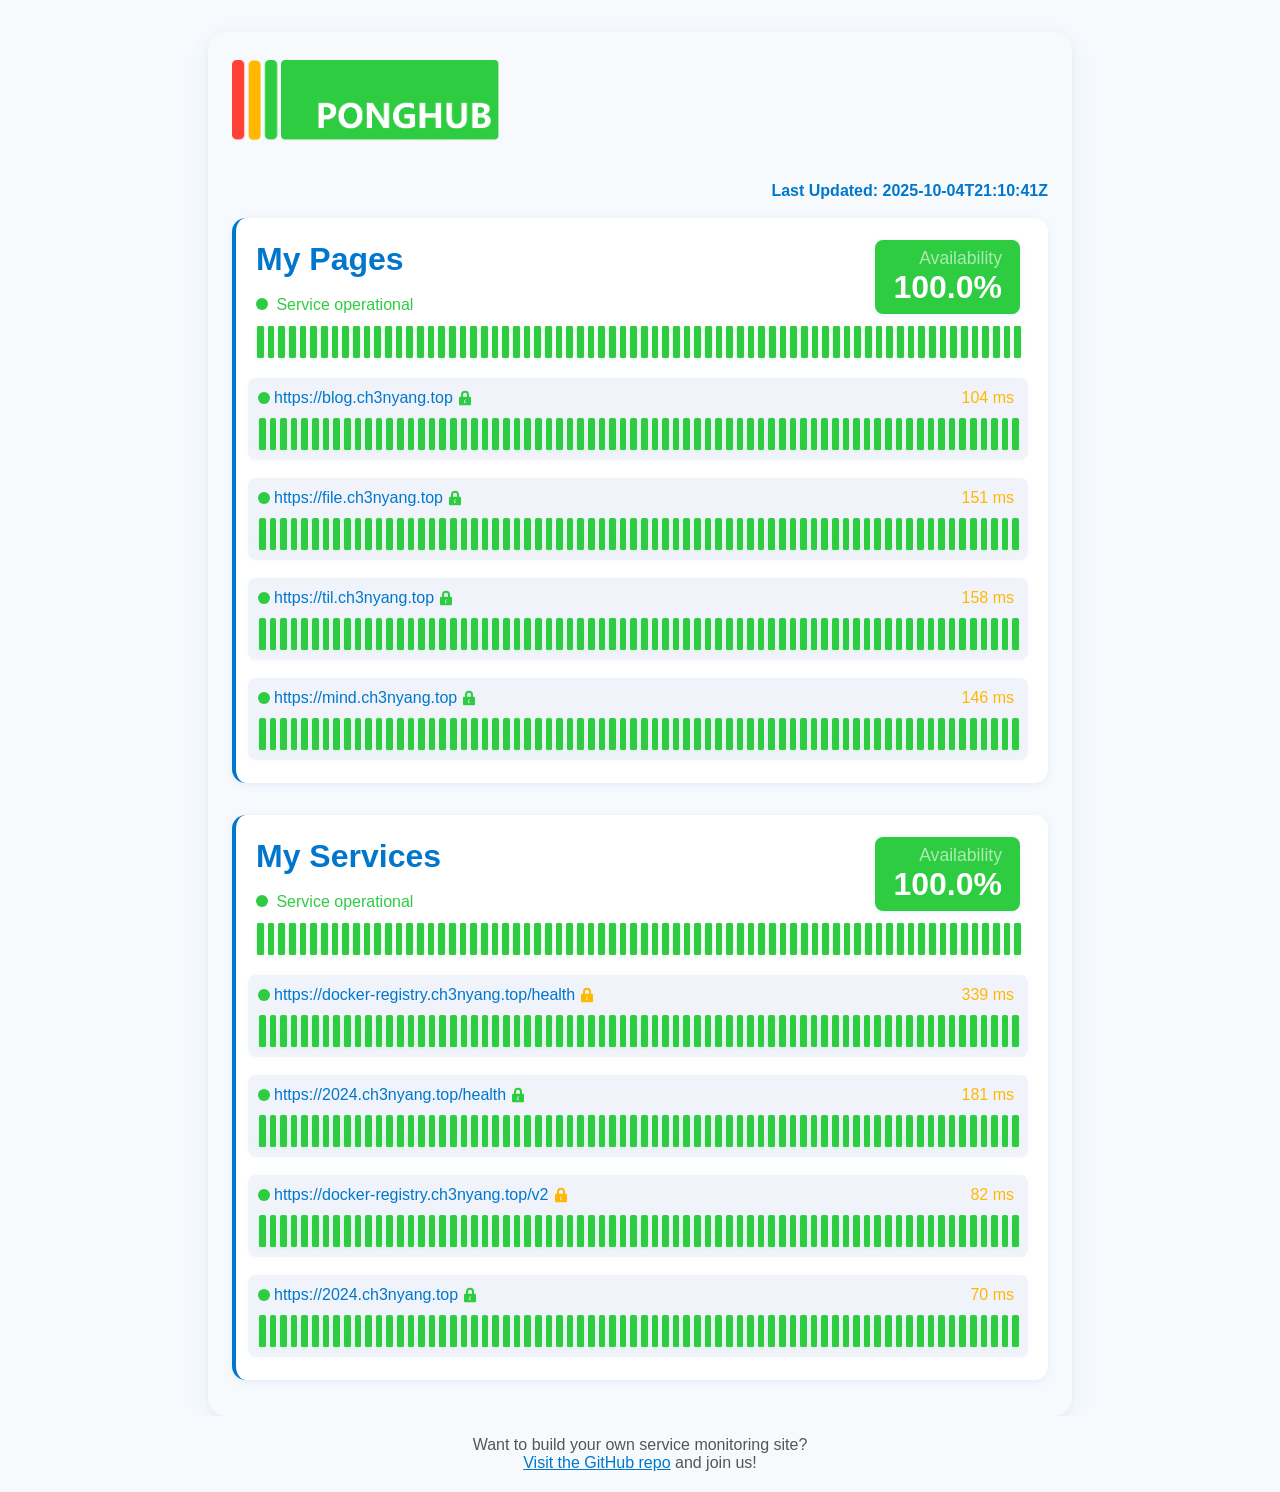
==== commit 1e0e700d: "Deploying to gh-pages from @ WCY-dt/ponghub@912104f6046ff6c6c5333fd422ff0bbd2bc89a8d 🚀" ====
--- a/index.html
+++ b/index.html
@@ -88,7 +88,7 @@
 <body>
     <div class="container">
         <img src="/static/logo.png" alt="Service Status Report" class="logo-img">
-        <div class="update-time">Last Updated: 2025-10-04T20:35:43Z</div>
+        <div class="update-time">Last Updated: 2025-10-04T21:10:41Z</div>
         
         <div class="service-block">
             <div class="service-header">
@@ -112,14 +112,6 @@
                     
                     
                     
-                    <div class="status-rect status-all" title="2025-10-03T06:45:47Z: all" data-time="2025-10-03T06:45:47Z">
-                        
-                        <div class="status-rect-content" style="height: 100%;"></div>
-                        
-                    </div>
-                    
-                    
-                    
                     <div class="status-rect status-all" title="2025-10-03T07:13:42Z: all" data-time="2025-10-03T07:13:42Z">
                         
                         <div class="status-rect-content" style="height: 100%;"></div>
@@ -681,6 +673,14 @@
                     
                     
                     <div class="status-rect status-all" title="2025-10-04T20:35:41Z: all" data-time="2025-10-04T20:35:41Z">
+                        
+                        <div class="status-rect-content" style="height: 100%;"></div>
+                        
+                    </div>
+                    
+                    
+                    
+                    <div class="status-rect status-all" title="2025-10-04T21:10:40Z: all" data-time="2025-10-04T21:10:40Z">
                         
                         <div class="status-rect-content" style="height: 100%;"></div>
                         
@@ -713,7 +713,7 @@
                     
                         <span class="response-time-value
                             response-time-yellow">
-                            72 ms
+                            104 ms
                         </span>
                     
                 </div>
@@ -722,14 +722,6 @@
                     
                     
                         
-                            <div class="status-rect status-all" data-time="2025-10-03T06:45:48Z">
-                                
-                                    <div class="status-rect-content" style="height: 14.6%;"></div>
-                                
-                            </div>
-                        
-                    
-                        
                             <div class="status-rect status-all" data-time="2025-10-03T07:13:42Z">
                                 
                                     <div class="status-rect-content" style="height: 31.2%;"></div>
@@ -1293,6 +1285,14 @@
                             <div class="status-rect status-all" data-time="2025-10-04T20:35:42Z">
                                 
                                     <div class="status-rect-content" style="height: 14.4%;"></div>
+                                
+                            </div>
+                        
+                    
+                        
+                            <div class="status-rect status-all" data-time="2025-10-04T21:10:40Z">
+                                
+                                    <div class="status-rect-content" style="height: 20.8%;"></div>
                                 
                             </div>
                         
@@ -1323,7 +1323,7 @@
                     
                         <span class="response-time-value
                             response-time-yellow">
-                            67 ms
+                            151 ms
                         </span>
                     
                 </div>
@@ -1332,14 +1332,6 @@
                     
                     
                         
-                            <div class="status-rect status-all" data-time="2025-10-03T06:45:48Z">
-                                
-                                    <div class="status-rect-content" style="height: 13%;"></div>
-                                
-                            </div>
-                        
-                    
-                        
                             <div class="status-rect status-all" data-time="2025-10-03T07:13:42Z">
                                 
                                     <div class="status-rect-content" style="height: 36.4%;"></div>
@@ -1903,6 +1895,14 @@
                             <div class="status-rect status-all" data-time="2025-10-04T20:35:42Z">
                                 
                                     <div class="status-rect-content" style="height: 13.4%;"></div>
+                                
+                            </div>
+                        
+                    
+                        
+                            <div class="status-rect status-all" data-time="2025-10-04T21:10:40Z">
+                                
+                                    <div class="status-rect-content" style="height: 30.2%;"></div>
                                 
                             </div>
                         
@@ -1933,7 +1933,7 @@
                     
                         <span class="response-time-value
                             response-time-yellow">
-                            131 ms
+                            158 ms
                         </span>
                     
                 </div>
@@ -1942,7 +1942,551 @@
                     
                     
                         
-                            <div class="status-rect status-all" data-time="2025-10-03T06:45:48Z">
+                            <div class="status-rect status-all" data-time="2025-10-03T07:13:43Z">
+                                
+                                    <div class="status-rect-content" style="height: 23%;"></div>
+                                
+                            </div>
+                        
+                    
+                        
+                            <div class="status-rect status-all" data-time="2025-10-03T07:35:23Z">
+                                
+                                    <div class="status-rect-content" style="height: 17%;"></div>
+                                
+                            </div>
+                        
+                    
+                        
+                            <div class="status-rect status-all" data-time="2025-10-03T08:17:51Z">
+                                
+                                    <div class="status-rect-content" style="height: 13.4%;"></div>
+                                
+                            </div>
+                        
+                    
+                        
+                            <div class="status-rect status-all" data-time="2025-10-03T08:42:29Z">
+                                
+                                    <div class="status-rect-content" style="height: 46.2%;"></div>
+                                
+                            </div>
+                        
+                    
+                        
+                            <div class="status-rect status-all" data-time="2025-10-03T09:13:49Z">
+                                
+                                    <div class="status-rect-content" style="height: 29.4%;"></div>
+                                
+                            </div>
+                        
+                    
+                        
+                            <div class="status-rect status-all" data-time="2025-10-03T09:36:51Z">
+                                
+                                    <div class="status-rect-content" style="height: 13.8%;"></div>
+                                
+                            </div>
+                        
+                    
+                        
+                            <div class="status-rect status-all" data-time="2025-10-03T10:14:20Z">
+                                
+                                    <div class="status-rect-content" style="height: 15.4%;"></div>
+                                
+                            </div>
+                        
+                    
+                        
+                            <div class="status-rect status-all" data-time="2025-10-03T10:39:02Z">
+                                
+                                    <div class="status-rect-content" style="height: 12.8%;"></div>
+                                
+                            </div>
+                        
+                    
+                        
+                            <div class="status-rect status-all" data-time="2025-10-03T11:11:20Z">
+                                
+                                    <div class="status-rect-content" style="height: 29%;"></div>
+                                
+                            </div>
+                        
+                    
+                        
+                            <div class="status-rect status-all" data-time="2025-10-03T11:35:05Z">
+                                
+                                    <div class="status-rect-content" style="height: 15.4%;"></div>
+                                
+                            </div>
+                        
+                    
+                        
+                            <div class="status-rect status-all" data-time="2025-10-03T12:27:24Z">
+                                
+                                    <div class="status-rect-content" style="height: 15.2%;"></div>
+                                
+                            </div>
+                        
+                    
+                        
+                            <div class="status-rect status-all" data-time="2025-10-03T13:01:05Z">
+                                
+                                    <div class="status-rect-content" style="height: 17%;"></div>
+                                
+                            </div>
+                        
+                    
+                        
+                            <div class="status-rect status-all" data-time="2025-10-03T13:40:42Z">
+                                
+                                    <div class="status-rect-content" style="height: 38.4%;"></div>
+                                
+                            </div>
+                        
+                    
+                        
+                            <div class="status-rect status-all" data-time="2025-10-03T14:13:04Z">
+                                
+                                    <div class="status-rect-content" style="height: 16.8%;"></div>
+                                
+                            </div>
+                        
+                    
+                        
+                            <div class="status-rect status-all" data-time="2025-10-03T14:39:29Z">
+                                
+                                    <div class="status-rect-content" style="height: 15%;"></div>
+                                
+                            </div>
+                        
+                    
+                        
+                            <div class="status-rect status-all" data-time="2025-10-03T15:13:23Z">
+                                
+                                    <div class="status-rect-content" style="height: 20.6%;"></div>
+                                
+                            </div>
+                        
+                    
+                        
+                            <div class="status-rect status-all" data-time="2025-10-03T15:37:15Z">
+                                
+                                    <div class="status-rect-content" style="height: 50.2%;"></div>
+                                
+                            </div>
+                        
+                    
+                        
+                            <div class="status-rect status-all" data-time="2025-10-03T16:16:05Z">
+                                
+                                    <div class="status-rect-content" style="height: 42%;"></div>
+                                
+                            </div>
+                        
+                    
+                        
+                            <div class="status-rect status-all" data-time="2025-10-03T16:42:43Z">
+                                
+                                    <div class="status-rect-content" style="height: 39.6%;"></div>
+                                
+                            </div>
+                        
+                    
+                        
+                            <div class="status-rect status-all" data-time="2025-10-03T17:11:25Z">
+                                
+                                    <div class="status-rect-content" style="height: 15.8%;"></div>
+                                
+                            </div>
+                        
+                    
+                        
+                            <div class="status-rect status-all" data-time="2025-10-03T17:36:14Z">
+                                
+                                    <div class="status-rect-content" style="height: 72.8%;"></div>
+                                
+                            </div>
+                        
+                    
+                        
+                            <div class="status-rect status-all" data-time="2025-10-03T18:19:27Z">
+                                
+                                    <div class="status-rect-content" style="height: 100%;"></div>
+                                
+                            </div>
+                        
+                    
+                        
+                            <div class="status-rect status-all" data-time="2025-10-03T18:44:37Z">
+                                
+                                    <div class="status-rect-content" style="height: 14%;"></div>
+                                
+                            </div>
+                        
+                    
+                        
+                            <div class="status-rect status-all" data-time="2025-10-03T19:11:12Z">
+                                
+                                    <div class="status-rect-content" style="height: 35.4%;"></div>
+                                
+                            </div>
+                        
+                    
+                        
+                            <div class="status-rect status-all" data-time="2025-10-03T19:34:56Z">
+                                
+                                    <div class="status-rect-content" style="height: 32.4%;"></div>
+                                
+                            </div>
+                        
+                    
+                        
+                            <div class="status-rect status-all" data-time="2025-10-03T20:14:38Z">
+                                
+                                    <div class="status-rect-content" style="height: 49.4%;"></div>
+                                
+                            </div>
+                        
+                    
+                        
+                            <div class="status-rect status-all" data-time="2025-10-03T20:37:27Z">
+                                
+                                    <div class="status-rect-content" style="height: 10.8%;"></div>
+                                
+                            </div>
+                        
+                    
+                        
+                            <div class="status-rect status-all" data-time="2025-10-03T21:11:34Z">
+                                
+                                    <div class="status-rect-content" style="height: 35.4%;"></div>
+                                
+                            </div>
+                        
+                    
+                        
+                            <div class="status-rect status-all" data-time="2025-10-03T21:34:53Z">
+                                
+                                    <div class="status-rect-content" style="height: 60.2%;"></div>
+                                
+                            </div>
+                        
+                    
+                        
+                            <div class="status-rect status-all" data-time="2025-10-03T22:12:23Z">
+                                
+                                    <div class="status-rect-content" style="height: 35.6%;"></div>
+                                
+                            </div>
+                        
+                    
+                        
+                            <div class="status-rect status-all" data-time="2025-10-03T22:36:15Z">
+                                
+                                    <div class="status-rect-content" style="height: 54%;"></div>
+                                
+                            </div>
+                        
+                    
+                        
+                            <div class="status-rect status-all" data-time="2025-10-03T23:12:05Z">
+                                
+                                    <div class="status-rect-content" style="height: 40%;"></div>
+                                
+                            </div>
+                        
+                    
+                        
+                            <div class="status-rect status-all" data-time="2025-10-03T23:34:46Z">
+                                
+                                    <div class="status-rect-content" style="height: 15.2%;"></div>
+                                
+                            </div>
+                        
+                    
+                        
+                            <div class="status-rect status-all" data-time="2025-10-04T00:59:36Z">
+                                
+                                    <div class="status-rect-content" style="height: 100%;"></div>
+                                
+                            </div>
+                        
+                    
+                        
+                            <div class="status-rect status-all" data-time="2025-10-04T02:17:09Z">
+                                
+                                    <div class="status-rect-content" style="height: 30.8%;"></div>
+                                
+                            </div>
+                        
+                    
+                        
+                            <div class="status-rect status-all" data-time="2025-10-04T03:04:02Z">
+                                
+                                    <div class="status-rect-content" style="height: 33.8%;"></div>
+                                
+                            </div>
+                        
+                    
+                        
+                            <div class="status-rect status-all" data-time="2025-10-04T03:40:46Z">
+                                
+                                    <div class="status-rect-content" style="height: 10.8%;"></div>
+                                
+                            </div>
+                        
+                    
+                        
+                            <div class="status-rect status-all" data-time="2025-10-04T04:15:31Z">
+                                
+                                    <div class="status-rect-content" style="height: 31%;"></div>
+                                
+                            </div>
+                        
+                    
+                        
+                            <div class="status-rect status-all" data-time="2025-10-04T04:39:16Z">
+                                
+                                    <div class="status-rect-content" style="height: 29.8%;"></div>
+                                
+                            </div>
+                        
+                    
+                        
+                            <div class="status-rect status-all" data-time="2025-10-04T05:12:08Z">
+                                
+                                    <div class="status-rect-content" style="height: 29.4%;"></div>
+                                
+                            </div>
+                        
+                    
+                        
+                            <div class="status-rect status-all" data-time="2025-10-04T05:37:12Z">
+                                
+                                    <div class="status-rect-content" style="height: 11.8%;"></div>
+                                
+                            </div>
+                        
+                    
+                        
+                            <div class="status-rect status-all" data-time="2025-10-04T06:18:37Z">
+                                
+                                    <div class="status-rect-content" style="height: 30.8%;"></div>
+                                
+                            </div>
+                        
+                    
+                        
+                            <div class="status-rect status-all" data-time="2025-10-04T06:43:10Z">
+                                
+                                    <div class="status-rect-content" style="height: 11.2%;"></div>
+                                
+                            </div>
+                        
+                    
+                        
+                            <div class="status-rect status-all" data-time="2025-10-04T07:11:53Z">
+                                
+                                    <div class="status-rect-content" style="height: 24.8%;"></div>
+                                
+                            </div>
+                        
+                    
+                        
+                            <div class="status-rect status-all" data-time="2025-10-04T07:34:36Z">
+                                
+                                    <div class="status-rect-content" style="height: 44.2%;"></div>
+                                
+                            </div>
+                        
+                    
+                        
+                            <div class="status-rect status-all" data-time="2025-10-04T08:15:40Z">
+                                
+                                    <div class="status-rect-content" style="height: 25%;"></div>
+                                
+                            </div>
+                        
+                    
+                        
+                            <div class="status-rect status-all" data-time="2025-10-04T08:39:42Z">
+                                
+                                    <div class="status-rect-content" style="height: 28%;"></div>
+                                
+                            </div>
+                        
+                    
+                        
+                            <div class="status-rect status-all" data-time="2025-10-04T09:12:21Z">
+                                
+                                    <div class="status-rect-content" style="height: 48.8%;"></div>
+                                
+                            </div>
+                        
+                    
+                        
+                            <div class="status-rect status-all" data-time="2025-10-04T09:34:28Z">
+                                
+                                    <div class="status-rect-content" style="height: 10%;"></div>
+                                
+                            </div>
+                        
+                    
+                        
+                            <div class="status-rect status-all" data-time="2025-10-04T10:12:24Z">
+                                
+                                    <div class="status-rect-content" style="height: 25.8%;"></div>
+                                
+                            </div>
+                        
+                    
+                        
+                            <div class="status-rect status-all" data-time="2025-10-04T10:37:06Z">
+                                
+                                    <div class="status-rect-content" style="height: 10%;"></div>
+                                
+                            </div>
+                        
+                    
+                        
+                            <div class="status-rect status-all" data-time="2025-10-04T11:09:41Z">
+                                
+                                    <div class="status-rect-content" style="height: 25.2%;"></div>
+                                
+                            </div>
+                        
+                    
+                        
+                            <div class="status-rect status-all" data-time="2025-10-04T11:34:44Z">
+                                
+                                    <div class="status-rect-content" style="height: 10%;"></div>
+                                
+                            </div>
+                        
+                    
+                        
+                            <div class="status-rect status-all" data-time="2025-10-04T12:24:00Z">
+                                
+                                    <div class="status-rect-content" style="height: 11%;"></div>
+                                
+                            </div>
+                        
+                    
+                        
+                            <div class="status-rect status-all" data-time="2025-10-04T12:56:09Z">
+                                
+                                    <div class="status-rect-content" style="height: 31.2%;"></div>
+                                
+                            </div>
+                        
+                    
+                        
+                            <div class="status-rect status-all" data-time="2025-10-04T13:17:52Z">
+                                
+                                    <div class="status-rect-content" style="height: 32.4%;"></div>
+                                
+                            </div>
+                        
+                    
+                        
+                            <div class="status-rect status-all" data-time="2025-10-04T13:34:52Z">
+                                
+                                    <div class="status-rect-content" style="height: 26.2%;"></div>
+                                
+                            </div>
+                        
+                    
+                        
+                            <div class="status-rect status-all" data-time="2025-10-04T14:10:51Z">
+                                
+                                    <div class="status-rect-content" style="height: 23.4%;"></div>
+                                
+                            </div>
+                        
+                    
+                        
+                            <div class="status-rect status-all" data-time="2025-10-04T14:35:33Z">
+                                
+                                    <div class="status-rect-content" style="height: 10%;"></div>
+                                
+                            </div>
+                        
+                    
+                        
+                            <div class="status-rect status-all" data-time="2025-10-04T15:11:51Z">
+                                
+                                    <div class="status-rect-content" style="height: 29.4%;"></div>
+                                
+                            </div>
+                        
+                    
+                        
+                            <div class="status-rect status-all" data-time="2025-10-04T15:34:33Z">
+                                
+                                    <div class="status-rect-content" style="height: 16.6%;"></div>
+                                
+                            </div>
+                        
+                    
+                        
+                            <div class="status-rect status-all" data-time="2025-10-04T16:15:06Z">
+                                
+                                    <div class="status-rect-content" style="height: 11.4%;"></div>
+                                
+                            </div>
+                        
+                    
+                        
+                            <div class="status-rect status-all" data-time="2025-10-04T16:39:58Z">
+                                
+                                    <div class="status-rect-content" style="height: 28.2%;"></div>
+                                
+                            </div>
+                        
+                    
+                        
+                            <div class="status-rect status-all" data-time="2025-10-04T17:10:44Z">
+                                
+                                    <div class="status-rect-content" style="height: 32.6%;"></div>
+                                
+                            </div>
+                        
+                    
+                        
+                            <div class="status-rect status-all" data-time="2025-10-04T17:34:57Z">
+                                
+                                    <div class="status-rect-content" style="height: 35.8%;"></div>
+                                
+                            </div>
+                        
+                    
+                        
+                            <div class="status-rect status-all" data-time="2025-10-04T18:17:37Z">
+                                
+                                    <div class="status-rect-content" style="height: 15.2%;"></div>
+                                
+                            </div>
+                        
+                    
+                        
+                            <div class="status-rect status-all" data-time="2025-10-04T18:41:56Z">
+                                
+                                    <div class="status-rect-content" style="height: 33%;"></div>
+                                
+                            </div>
+                        
+                    
+                        
+                            <div class="status-rect status-all" data-time="2025-10-04T19:09:28Z">
+                                
+                                    <div class="status-rect-content" style="height: 10%;"></div>
+                                
+                            </div>
+                        
+                    
+                        
+                            <div class="status-rect status-all" data-time="2025-10-04T19:34:52Z">
                                 
                                     <div class="status-rect-content" style="height: 13.2%;"></div>
                                 
@@ -1950,87 +2494,7 @@
                         
                     
                         
-                            <div class="status-rect status-all" data-time="2025-10-03T07:13:43Z">
-                                
-                                    <div class="status-rect-content" style="height: 23%;"></div>
-                                
-                            </div>
-                        
-                    
-                        
-                            <div class="status-rect status-all" data-time="2025-10-03T07:35:23Z">
-                                
-                                    <div class="status-rect-content" style="height: 17%;"></div>
-                                
-                            </div>
-                        
-                    
-                        
-                            <div class="status-rect status-all" data-time="2025-10-03T08:17:51Z">
-                                
-                                    <div class="status-rect-content" style="height: 13.4%;"></div>
-                                
-                            </div>
-                        
-                    
-                        
-                            <div class="status-rect status-all" data-time="2025-10-03T08:42:29Z">
-                                
-                                    <div class="status-rect-content" style="height: 46.2%;"></div>
-                                
-                            </div>
-                        
-                    
-                        
-                            <div class="status-rect status-all" data-time="2025-10-03T09:13:49Z">
-                                
-                                    <div class="status-rect-content" style="height: 29.4%;"></div>
-                                
-                            </div>
-                        
-                    
-                        
-                            <div class="status-rect status-all" data-time="2025-10-03T09:36:51Z">
-                                
-                                    <div class="status-rect-content" style="height: 13.8%;"></div>
-                                
-                            </div>
-                        
-                    
-                        
-                            <div class="status-rect status-all" data-time="2025-10-03T10:14:20Z">
-                                
-                                    <div class="status-rect-content" style="height: 15.4%;"></div>
-                                
-                            </div>
-                        
-                    
-                        
-                            <div class="status-rect status-all" data-time="2025-10-03T10:39:02Z">
-                                
-                                    <div class="status-rect-content" style="height: 12.8%;"></div>
-                                
-                            </div>
-                        
-                    
-                        
-                            <div class="status-rect status-all" data-time="2025-10-03T11:11:20Z">
-                                
-                                    <div class="status-rect-content" style="height: 29%;"></div>
-                                
-                            </div>
-                        
-                    
-                        
-                            <div class="status-rect status-all" data-time="2025-10-03T11:35:05Z">
-                                
-                                    <div class="status-rect-content" style="height: 15.4%;"></div>
-                                
-                            </div>
-                        
-                    
-                        
-                            <div class="status-rect status-all" data-time="2025-10-03T12:27:24Z">
+                            <div class="status-rect status-all" data-time="2025-10-04T20:13:05Z">
                                 
                                     <div class="status-rect-content" style="height: 15.2%;"></div>
                                 
@@ -2038,367 +2502,7 @@
                         
                     
                         
-                            <div class="status-rect status-all" data-time="2025-10-03T13:01:05Z">
-                                
-                                    <div class="status-rect-content" style="height: 17%;"></div>
-                                
-                            </div>
-                        
-                    
-                        
-                            <div class="status-rect status-all" data-time="2025-10-03T13:40:42Z">
-                                
-                                    <div class="status-rect-content" style="height: 38.4%;"></div>
-                                
-                            </div>
-                        
-                    
-                        
-                            <div class="status-rect status-all" data-time="2025-10-03T14:13:04Z">
-                                
-                                    <div class="status-rect-content" style="height: 16.8%;"></div>
-                                
-                            </div>
-                        
-                    
-                        
-                            <div class="status-rect status-all" data-time="2025-10-03T14:39:29Z">
-                                
-                                    <div class="status-rect-content" style="height: 15%;"></div>
-                                
-                            </div>
-                        
-                    
-                        
-                            <div class="status-rect status-all" data-time="2025-10-03T15:13:23Z">
-                                
-                                    <div class="status-rect-content" style="height: 20.6%;"></div>
-                                
-                            </div>
-                        
-                    
-                        
-                            <div class="status-rect status-all" data-time="2025-10-03T15:37:15Z">
-                                
-                                    <div class="status-rect-content" style="height: 50.2%;"></div>
-                                
-                            </div>
-                        
-                    
-                        
-                            <div class="status-rect status-all" data-time="2025-10-03T16:16:05Z">
-                                
-                                    <div class="status-rect-content" style="height: 42%;"></div>
-                                
-                            </div>
-                        
-                    
-                        
-                            <div class="status-rect status-all" data-time="2025-10-03T16:42:43Z">
-                                
-                                    <div class="status-rect-content" style="height: 39.6%;"></div>
-                                
-                            </div>
-                        
-                    
-                        
-                            <div class="status-rect status-all" data-time="2025-10-03T17:11:25Z">
-                                
-                                    <div class="status-rect-content" style="height: 15.8%;"></div>
-                                
-                            </div>
-                        
-                    
-                        
-                            <div class="status-rect status-all" data-time="2025-10-03T17:36:14Z">
-                                
-                                    <div class="status-rect-content" style="height: 72.8%;"></div>
-                                
-                            </div>
-                        
-                    
-                        
-                            <div class="status-rect status-all" data-time="2025-10-03T18:19:27Z">
-                                
-                                    <div class="status-rect-content" style="height: 100%;"></div>
-                                
-                            </div>
-                        
-                    
-                        
-                            <div class="status-rect status-all" data-time="2025-10-03T18:44:37Z">
-                                
-                                    <div class="status-rect-content" style="height: 14%;"></div>
-                                
-                            </div>
-                        
-                    
-                        
-                            <div class="status-rect status-all" data-time="2025-10-03T19:11:12Z">
-                                
-                                    <div class="status-rect-content" style="height: 35.4%;"></div>
-                                
-                            </div>
-                        
-                    
-                        
-                            <div class="status-rect status-all" data-time="2025-10-03T19:34:56Z">
-                                
-                                    <div class="status-rect-content" style="height: 32.4%;"></div>
-                                
-                            </div>
-                        
-                    
-                        
-                            <div class="status-rect status-all" data-time="2025-10-03T20:14:38Z">
-                                
-                                    <div class="status-rect-content" style="height: 49.4%;"></div>
-                                
-                            </div>
-                        
-                    
-                        
-                            <div class="status-rect status-all" data-time="2025-10-03T20:37:27Z">
-                                
-                                    <div class="status-rect-content" style="height: 10.8%;"></div>
-                                
-                            </div>
-                        
-                    
-                        
-                            <div class="status-rect status-all" data-time="2025-10-03T21:11:34Z">
-                                
-                                    <div class="status-rect-content" style="height: 35.4%;"></div>
-                                
-                            </div>
-                        
-                    
-                        
-                            <div class="status-rect status-all" data-time="2025-10-03T21:34:53Z">
-                                
-                                    <div class="status-rect-content" style="height: 60.2%;"></div>
-                                
-                            </div>
-                        
-                    
-                        
-                            <div class="status-rect status-all" data-time="2025-10-03T22:12:23Z">
-                                
-                                    <div class="status-rect-content" style="height: 35.6%;"></div>
-                                
-                            </div>
-                        
-                    
-                        
-                            <div class="status-rect status-all" data-time="2025-10-03T22:36:15Z">
-                                
-                                    <div class="status-rect-content" style="height: 54%;"></div>
-                                
-                            </div>
-                        
-                    
-                        
-                            <div class="status-rect status-all" data-time="2025-10-03T23:12:05Z">
-                                
-                                    <div class="status-rect-content" style="height: 40%;"></div>
-                                
-                            </div>
-                        
-                    
-                        
-                            <div class="status-rect status-all" data-time="2025-10-03T23:34:46Z">
-                                
-                                    <div class="status-rect-content" style="height: 15.2%;"></div>
-                                
-                            </div>
-                        
-                    
-                        
-                            <div class="status-rect status-all" data-time="2025-10-04T00:59:36Z">
-                                
-                                    <div class="status-rect-content" style="height: 100%;"></div>
-                                
-                            </div>
-                        
-                    
-                        
-                            <div class="status-rect status-all" data-time="2025-10-04T02:17:09Z">
-                                
-                                    <div class="status-rect-content" style="height: 30.8%;"></div>
-                                
-                            </div>
-                        
-                    
-                        
-                            <div class="status-rect status-all" data-time="2025-10-04T03:04:02Z">
-                                
-                                    <div class="status-rect-content" style="height: 33.8%;"></div>
-                                
-                            </div>
-                        
-                    
-                        
-                            <div class="status-rect status-all" data-time="2025-10-04T03:40:46Z">
-                                
-                                    <div class="status-rect-content" style="height: 10.8%;"></div>
-                                
-                            </div>
-                        
-                    
-                        
-                            <div class="status-rect status-all" data-time="2025-10-04T04:15:31Z">
-                                
-                                    <div class="status-rect-content" style="height: 31%;"></div>
-                                
-                            </div>
-                        
-                    
-                        
-                            <div class="status-rect status-all" data-time="2025-10-04T04:39:16Z">
-                                
-                                    <div class="status-rect-content" style="height: 29.8%;"></div>
-                                
-                            </div>
-                        
-                    
-                        
-                            <div class="status-rect status-all" data-time="2025-10-04T05:12:08Z">
-                                
-                                    <div class="status-rect-content" style="height: 29.4%;"></div>
-                                
-                            </div>
-                        
-                    
-                        
-                            <div class="status-rect status-all" data-time="2025-10-04T05:37:12Z">
-                                
-                                    <div class="status-rect-content" style="height: 11.8%;"></div>
-                                
-                            </div>
-                        
-                    
-                        
-                            <div class="status-rect status-all" data-time="2025-10-04T06:18:37Z">
-                                
-                                    <div class="status-rect-content" style="height: 30.8%;"></div>
-                                
-                            </div>
-                        
-                    
-                        
-                            <div class="status-rect status-all" data-time="2025-10-04T06:43:10Z">
-                                
-                                    <div class="status-rect-content" style="height: 11.2%;"></div>
-                                
-                            </div>
-                        
-                    
-                        
-                            <div class="status-rect status-all" data-time="2025-10-04T07:11:53Z">
-                                
-                                    <div class="status-rect-content" style="height: 24.8%;"></div>
-                                
-                            </div>
-                        
-                    
-                        
-                            <div class="status-rect status-all" data-time="2025-10-04T07:34:36Z">
-                                
-                                    <div class="status-rect-content" style="height: 44.2%;"></div>
-                                
-                            </div>
-                        
-                    
-                        
-                            <div class="status-rect status-all" data-time="2025-10-04T08:15:40Z">
-                                
-                                    <div class="status-rect-content" style="height: 25%;"></div>
-                                
-                            </div>
-                        
-                    
-                        
-                            <div class="status-rect status-all" data-time="2025-10-04T08:39:42Z">
-                                
-                                    <div class="status-rect-content" style="height: 28%;"></div>
-                                
-                            </div>
-                        
-                    
-                        
-                            <div class="status-rect status-all" data-time="2025-10-04T09:12:21Z">
-                                
-                                    <div class="status-rect-content" style="height: 48.8%;"></div>
-                                
-                            </div>
-                        
-                    
-                        
-                            <div class="status-rect status-all" data-time="2025-10-04T09:34:28Z">
-                                
-                                    <div class="status-rect-content" style="height: 10%;"></div>
-                                
-                            </div>
-                        
-                    
-                        
-                            <div class="status-rect status-all" data-time="2025-10-04T10:12:24Z">
-                                
-                                    <div class="status-rect-content" style="height: 25.8%;"></div>
-                                
-                            </div>
-                        
-                    
-                        
-                            <div class="status-rect status-all" data-time="2025-10-04T10:37:06Z">
-                                
-                                    <div class="status-rect-content" style="height: 10%;"></div>
-                                
-                            </div>
-                        
-                    
-                        
-                            <div class="status-rect status-all" data-time="2025-10-04T11:09:41Z">
-                                
-                                    <div class="status-rect-content" style="height: 25.2%;"></div>
-                                
-                            </div>
-                        
-                    
-                        
-                            <div class="status-rect status-all" data-time="2025-10-04T11:34:44Z">
-                                
-                                    <div class="status-rect-content" style="height: 10%;"></div>
-                                
-                            </div>
-                        
-                    
-                        
-                            <div class="status-rect status-all" data-time="2025-10-04T12:24:00Z">
-                                
-                                    <div class="status-rect-content" style="height: 11%;"></div>
-                                
-                            </div>
-                        
-                    
-                        
-                            <div class="status-rect status-all" data-time="2025-10-04T12:56:09Z">
-                                
-                                    <div class="status-rect-content" style="height: 31.2%;"></div>
-                                
-                            </div>
-                        
-                    
-                        
-                            <div class="status-rect status-all" data-time="2025-10-04T13:17:52Z">
-                                
-                                    <div class="status-rect-content" style="height: 32.4%;"></div>
-                                
-                            </div>
-                        
-                    
-                        
-                            <div class="status-rect status-all" data-time="2025-10-04T13:34:52Z">
+                            <div class="status-rect status-all" data-time="2025-10-04T20:35:42Z">
                                 
                                     <div class="status-rect-content" style="height: 26.2%;"></div>
                                 
@@ -2406,113 +2510,9 @@
                         
                     
                         
-                            <div class="status-rect status-all" data-time="2025-10-04T14:10:51Z">
-                                
-                                    <div class="status-rect-content" style="height: 23.4%;"></div>
-                                
-                            </div>
-                        
-                    
-                        
-                            <div class="status-rect status-all" data-time="2025-10-04T14:35:33Z">
-                                
-                                    <div class="status-rect-content" style="height: 10%;"></div>
-                                
-                            </div>
-                        
-                    
-                        
-                            <div class="status-rect status-all" data-time="2025-10-04T15:11:51Z">
-                                
-                                    <div class="status-rect-content" style="height: 29.4%;"></div>
-                                
-                            </div>
-                        
-                    
-                        
-                            <div class="status-rect status-all" data-time="2025-10-04T15:34:33Z">
-                                
-                                    <div class="status-rect-content" style="height: 16.6%;"></div>
-                                
-                            </div>
-                        
-                    
-                        
-                            <div class="status-rect status-all" data-time="2025-10-04T16:15:06Z">
-                                
-                                    <div class="status-rect-content" style="height: 11.4%;"></div>
-                                
-                            </div>
-                        
-                    
-                        
-                            <div class="status-rect status-all" data-time="2025-10-04T16:39:58Z">
-                                
-                                    <div class="status-rect-content" style="height: 28.2%;"></div>
-                                
-                            </div>
-                        
-                    
-                        
-                            <div class="status-rect status-all" data-time="2025-10-04T17:10:44Z">
-                                
-                                    <div class="status-rect-content" style="height: 32.6%;"></div>
-                                
-                            </div>
-                        
-                    
-                        
-                            <div class="status-rect status-all" data-time="2025-10-04T17:34:57Z">
-                                
-                                    <div class="status-rect-content" style="height: 35.8%;"></div>
-                                
-                            </div>
-                        
-                    
-                        
-                            <div class="status-rect status-all" data-time="2025-10-04T18:17:37Z">
-                                
-                                    <div class="status-rect-content" style="height: 15.2%;"></div>
-                                
-                            </div>
-                        
-                    
-                        
-                            <div class="status-rect status-all" data-time="2025-10-04T18:41:56Z">
-                                
-                                    <div class="status-rect-content" style="height: 33%;"></div>
-                                
-                            </div>
-                        
-                    
-                        
-                            <div class="status-rect status-all" data-time="2025-10-04T19:09:28Z">
-                                
-                                    <div class="status-rect-content" style="height: 10%;"></div>
-                                
-                            </div>
-                        
-                    
-                        
-                            <div class="status-rect status-all" data-time="2025-10-04T19:34:52Z">
-                                
-                                    <div class="status-rect-content" style="height: 13.2%;"></div>
-                                
-                            </div>
-                        
-                    
-                        
-                            <div class="status-rect status-all" data-time="2025-10-04T20:13:05Z">
-                                
-                                    <div class="status-rect-content" style="height: 15.2%;"></div>
-                                
-                            </div>
-                        
-                    
-                        
-                            <div class="status-rect status-all" data-time="2025-10-04T20:35:42Z">
-                                
-                                    <div class="status-rect-content" style="height: 26.2%;"></div>
+                            <div class="status-rect status-all" data-time="2025-10-04T21:10:41Z">
+                                
+                                    <div class="status-rect-content" style="height: 31.6%;"></div>
                                 
                             </div>
                         
@@ -2543,7 +2543,7 @@
                     
                         <span class="response-time-value
                             response-time-yellow">
-                            58 ms
+                            146 ms
                         </span>
                     
                 </div>
@@ -2552,14 +2552,6 @@
                     
                     
                         
-                            <div class="status-rect status-all" data-time="2025-10-03T06:45:49Z">
-                                
-                                    <div class="status-rect-content" style="height: 19.2%;"></div>
-                                
-                            </div>
-                        
-                    
-                        
                             <div class="status-rect status-all" data-time="2025-10-03T07:13:43Z">
                                 
                                     <div class="status-rect-content" style="height: 27.6%;"></div>
@@ -3123,6 +3115,14 @@
                             <div class="status-rect status-all" data-time="2025-10-04T20:35:43Z">
                                 
                                     <div class="status-rect-content" style="height: 11.6%;"></div>
+                                
+                            </div>
+                        
+                    
+                        
+                            <div class="status-rect status-all" data-time="2025-10-04T21:10:41Z">
+                                
+                                    <div class="status-rect-content" style="height: 29.2%;"></div>
                                 
                             </div>
                         
@@ -3154,14 +3154,6 @@
                     
                     
                     
-                    <div class="status-rect status-all" title="2025-10-03T06:45:49Z: all" data-time="2025-10-03T06:45:49Z">
-                        
-                        <div class="status-rect-content" style="height: 100%;"></div>
-                        
-                    </div>
-                    
-                    
-                    
                     <div class="status-rect status-all" title="2025-10-03T07:13:43Z: all" data-time="2025-10-03T07:13:43Z">
                         
                         <div class="status-rect-content" style="height: 100%;"></div>
@@ -3723,6 +3715,14 @@
                     
                     
                     <div class="status-rect status-all" title="2025-10-04T20:35:43Z: all" data-time="2025-10-04T20:35:43Z">
+                        
+                        <div class="status-rect-content" style="height: 100%;"></div>
+                        
+                    </div>
+                    
+                    
+                    
+                    <div class="status-rect status-all" title="2025-10-04T21:10:41Z: all" data-time="2025-10-04T21:10:41Z">
                         
                         <div class="status-rect-content" style="height: 100%;"></div>
                         
@@ -3755,7 +3755,7 @@
                     
                         <span class="response-time-value
                             response-time-yellow">
-                            405 ms
+                            339 ms
                         </span>
                     
                 </div>
@@ -3764,14 +3764,6 @@
                     
                     
                         
-                            <div class="status-rect status-all" data-time="2025-10-03T06:45:49Z">
-                                
-                                    <div class="status-rect-content" style="height: 100%;"></div>
-                                
-                            </div>
-                        
-                    
-                        
                             <div class="status-rect status-all" data-time="2025-10-03T07:13:44Z">
                                 
                                     <div class="status-rect-content" style="height: 25.4%;"></div>
@@ -4335,6 +4327,14 @@
                             <div class="status-rect status-all" data-time="2025-10-04T20:35:43Z">
                                 
                                     <div class="status-rect-content" style="height: 81%;"></div>
+                                
+                            </div>
+                        
+                    
+                        
+                            <div class="status-rect status-all" data-time="2025-10-04T21:10:42Z">
+                                
+                                    <div class="status-rect-content" style="height: 67.8%;"></div>
                                 
                             </div>
                         
@@ -4365,7 +4365,7 @@
                     
                         <span class="response-time-value
                             response-time-yellow">
-                            219 ms
+                            181 ms
                         </span>
                     
                 </div>
@@ -4374,7 +4374,31 @@
                     
                     
                         
-                            <div class="status-rect status-all" data-time="2025-10-03T06:45:49Z">
+                            <div class="status-rect status-all" data-time="2025-10-03T07:13:44Z">
+                                
+                                    <div class="status-rect-content" style="height: 35.2%;"></div>
+                                
+                            </div>
+                        
+                    
+                        
+                            <div class="status-rect status-all" data-time="2025-10-03T07:35:25Z">
+                                
+                                    <div class="status-rect-content" style="height: 43.8%;"></div>
+                                
+                            </div>
+                        
+                    
+                        
+                            <div class="status-rect status-all" data-time="2025-10-03T08:17:53Z">
+                                
+                                    <div class="status-rect-content" style="height: 47.6%;"></div>
+                                
+                            </div>
+                        
+                    
+                        
+                            <div class="status-rect status-all" data-time="2025-10-03T08:42:29Z">
                                 
                                     <div class="status-rect-content" style="height: 36.2%;"></div>
                                 
@@ -4382,7 +4406,519 @@
                         
                     
                         
-                            <div class="status-rect status-all" data-time="2025-10-03T07:13:44Z">
+                            <div class="status-rect status-all" data-time="2025-10-03T09:13:50Z">
+                                
+                                    <div class="status-rect-content" style="height: 14%;"></div>
+                                
+                            </div>
+                        
+                    
+                        
+                            <div class="status-rect status-all" data-time="2025-10-03T09:36:53Z">
+                                
+                                    <div class="status-rect-content" style="height: 47.4%;"></div>
+                                
+                            </div>
+                        
+                    
+                        
+                            <div class="status-rect status-all" data-time="2025-10-03T10:14:21Z">
+                                
+                                    <div class="status-rect-content" style="height: 36.8%;"></div>
+                                
+                            </div>
+                        
+                    
+                        
+                            <div class="status-rect status-all" data-time="2025-10-03T10:39:03Z">
+                                
+                                    <div class="status-rect-content" style="height: 44.6%;"></div>
+                                
+                            </div>
+                        
+                    
+                        
+                            <div class="status-rect status-all" data-time="2025-10-03T11:11:21Z">
+                                
+                                    <div class="status-rect-content" style="height: 35.6%;"></div>
+                                
+                            </div>
+                        
+                    
+                        
+                            <div class="status-rect status-all" data-time="2025-10-03T11:35:07Z">
+                                
+                                    <div class="status-rect-content" style="height: 48.6%;"></div>
+                                
+                            </div>
+                        
+                    
+                        
+                            <div class="status-rect status-all" data-time="2025-10-03T12:27:25Z">
+                                
+                                    <div class="status-rect-content" style="height: 51%;"></div>
+                                
+                            </div>
+                        
+                    
+                        
+                            <div class="status-rect status-all" data-time="2025-10-03T13:01:07Z">
+                                
+                                    <div class="status-rect-content" style="height: 47%;"></div>
+                                
+                            </div>
+                        
+                    
+                        
+                            <div class="status-rect status-all" data-time="2025-10-03T13:40:42Z">
+                                
+                                    <div class="status-rect-content" style="height: 37%;"></div>
+                                
+                            </div>
+                        
+                    
+                        
+                            <div class="status-rect status-all" data-time="2025-10-03T14:13:06Z">
+                                
+                                    <div class="status-rect-content" style="height: 36%;"></div>
+                                
+                            </div>
+                        
+                    
+                        
+                            <div class="status-rect status-all" data-time="2025-10-03T14:39:30Z">
+                                
+                                    <div class="status-rect-content" style="height: 53.8%;"></div>
+                                
+                            </div>
+                        
+                    
+                        
+                            <div class="status-rect status-all" data-time="2025-10-03T15:13:23Z">
+                                
+                                    <div class="status-rect-content" style="height: 42.4%;"></div>
+                                
+                            </div>
+                        
+                    
+                        
+                            <div class="status-rect status-all" data-time="2025-10-03T15:37:16Z">
+                                
+                                    <div class="status-rect-content" style="height: 31.2%;"></div>
+                                
+                            </div>
+                        
+                    
+                        
+                            <div class="status-rect status-all" data-time="2025-10-03T16:16:06Z">
+                                
+                                    <div class="status-rect-content" style="height: 17.4%;"></div>
+                                
+                            </div>
+                        
+                    
+                        
+                            <div class="status-rect status-all" data-time="2025-10-03T16:42:44Z">
+                                
+                                    <div class="status-rect-content" style="height: 15.8%;"></div>
+                                
+                            </div>
+                        
+                    
+                        
+                            <div class="status-rect status-all" data-time="2025-10-03T17:11:26Z">
+                                
+                                    <div class="status-rect-content" style="height: 46%;"></div>
+                                
+                            </div>
+                        
+                    
+                        
+                            <div class="status-rect status-all" data-time="2025-10-03T17:36:16Z">
+                                
+                                    <div class="status-rect-content" style="height: 38.6%;"></div>
+                                
+                            </div>
+                        
+                    
+                        
+                            <div class="status-rect status-all" data-time="2025-10-03T18:19:28Z">
+                                
+                                    <div class="status-rect-content" style="height: 15.4%;"></div>
+                                
+                            </div>
+                        
+                    
+                        
+                            <div class="status-rect status-all" data-time="2025-10-03T18:44:38Z">
+                                
+                                    <div class="status-rect-content" style="height: 47.4%;"></div>
+                                
+                            </div>
+                        
+                    
+                        
+                            <div class="status-rect status-all" data-time="2025-10-03T19:11:13Z">
+                                
+                                    <div class="status-rect-content" style="height: 14.4%;"></div>
+                                
+                            </div>
+                        
+                    
+                        
+                            <div class="status-rect status-all" data-time="2025-10-03T19:34:57Z">
+                                
+                                    <div class="status-rect-content" style="height: 17.8%;"></div>
+                                
+                            </div>
+                        
+                    
+                        
+                            <div class="status-rect status-all" data-time="2025-10-03T20:14:39Z">
+                                
+                                    <div class="status-rect-content" style="height: 20.8%;"></div>
+                                
+                            </div>
+                        
+                    
+                        
+                            <div class="status-rect status-all" data-time="2025-10-03T20:37:28Z">
+                                
+                                    <div class="status-rect-content" style="height: 40.2%;"></div>
+                                
+                            </div>
+                        
+                    
+                        
+                            <div class="status-rect status-all" data-time="2025-10-03T21:11:35Z">
+                                
+                                    <div class="status-rect-content" style="height: 17.6%;"></div>
+                                
+                            </div>
+                        
+                    
+                        
+                            <div class="status-rect status-all" data-time="2025-10-03T21:34:55Z">
+                                
+                                    <div class="status-rect-content" style="height: 38.4%;"></div>
+                                
+                            </div>
+                        
+                    
+                        
+                            <div class="status-rect status-all" data-time="2025-10-03T22:12:24Z">
+                                
+                                    <div class="status-rect-content" style="height: 13%;"></div>
+                                
+                            </div>
+                        
+                    
+                        
+                            <div class="status-rect status-all" data-time="2025-10-03T22:36:16Z">
+                                
+                                    <div class="status-rect-content" style="height: 13%;"></div>
+                                
+                            </div>
+                        
+                    
+                        
+                            <div class="status-rect status-all" data-time="2025-10-03T23:12:06Z">
+                                
+                                    <div class="status-rect-content" style="height: 100%;"></div>
+                                
+                            </div>
+                        
+                    
+                        
+                            <div class="status-rect status-all" data-time="2025-10-03T23:34:47Z">
+                                
+                                    <div class="status-rect-content" style="height: 39.6%;"></div>
+                                
+                            </div>
+                        
+                    
+                        
+                            <div class="status-rect status-all" data-time="2025-10-04T00:59:38Z">
+                                
+                                    <div class="status-rect-content" style="height: 37.2%;"></div>
+                                
+                            </div>
+                        
+                    
+                        
+                            <div class="status-rect status-all" data-time="2025-10-04T02:17:10Z">
+                                
+                                    <div class="status-rect-content" style="height: 100%;"></div>
+                                
+                            </div>
+                        
+                    
+                        
+                            <div class="status-rect status-all" data-time="2025-10-04T03:04:02Z">
+                                
+                                    <div class="status-rect-content" style="height: 15.6%;"></div>
+                                
+                            </div>
+                        
+                    
+                        
+                            <div class="status-rect status-all" data-time="2025-10-04T03:40:47Z">
+                                
+                                    <div class="status-rect-content" style="height: 44.4%;"></div>
+                                
+                            </div>
+                        
+                    
+                        
+                            <div class="status-rect status-all" data-time="2025-10-04T04:15:32Z">
+                                
+                                    <div class="status-rect-content" style="height: 15.6%;"></div>
+                                
+                            </div>
+                        
+                    
+                        
+                            <div class="status-rect status-all" data-time="2025-10-04T04:39:17Z">
+                                
+                                    <div class="status-rect-content" style="height: 38%;"></div>
+                                
+                            </div>
+                        
+                    
+                        
+                            <div class="status-rect status-all" data-time="2025-10-04T05:12:09Z">
+                                
+                                    <div class="status-rect-content" style="height: 17.8%;"></div>
+                                
+                            </div>
+                        
+                    
+                        
+                            <div class="status-rect status-all" data-time="2025-10-04T05:37:13Z">
+                                
+                                    <div class="status-rect-content" style="height: 41.4%;"></div>
+                                
+                            </div>
+                        
+                    
+                        
+                            <div class="status-rect status-all" data-time="2025-10-04T06:18:38Z">
+                                
+                                    <div class="status-rect-content" style="height: 17.6%;"></div>
+                                
+                            </div>
+                        
+                    
+                        
+                            <div class="status-rect status-all" data-time="2025-10-04T06:43:11Z">
+                                
+                                    <div class="status-rect-content" style="height: 46.6%;"></div>
+                                
+                            </div>
+                        
+                    
+                        
+                            <div class="status-rect status-all" data-time="2025-10-04T07:11:54Z">
+                                
+                                    <div class="status-rect-content" style="height: 40.4%;"></div>
+                                
+                            </div>
+                        
+                    
+                        
+                            <div class="status-rect status-all" data-time="2025-10-04T07:34:37Z">
+                                
+                                    <div class="status-rect-content" style="height: 17.2%;"></div>
+                                
+                            </div>
+                        
+                    
+                        
+                            <div class="status-rect status-all" data-time="2025-10-04T08:15:41Z">
+                                
+                                    <div class="status-rect-content" style="height: 42.4%;"></div>
+                                
+                            </div>
+                        
+                    
+                        
+                            <div class="status-rect status-all" data-time="2025-10-04T08:39:42Z">
+                                
+                                    <div class="status-rect-content" style="height: 13.6%;"></div>
+                                
+                            </div>
+                        
+                    
+                        
+                            <div class="status-rect status-all" data-time="2025-10-04T09:12:22Z">
+                                
+                                    <div class="status-rect-content" style="height: 39%;"></div>
+                                
+                            </div>
+                        
+                    
+                        
+                            <div class="status-rect status-all" data-time="2025-10-04T09:34:29Z">
+                                
+                                    <div class="status-rect-content" style="height: 44.8%;"></div>
+                                
+                            </div>
+                        
+                    
+                        
+                            <div class="status-rect status-all" data-time="2025-10-04T10:12:25Z">
+                                
+                                    <div class="status-rect-content" style="height: 21%;"></div>
+                                
+                            </div>
+                        
+                    
+                        
+                            <div class="status-rect status-all" data-time="2025-10-04T10:37:07Z">
+                                
+                                    <div class="status-rect-content" style="height: 38.8%;"></div>
+                                
+                            </div>
+                        
+                    
+                        
+                            <div class="status-rect status-all" data-time="2025-10-04T11:09:42Z">
+                                
+                                    <div class="status-rect-content" style="height: 13%;"></div>
+                                
+                            </div>
+                        
+                    
+                        
+                            <div class="status-rect status-all" data-time="2025-10-04T11:34:46Z">
+                                
+                                    <div class="status-rect-content" style="height: 50%;"></div>
+                                
+                            </div>
+                        
+                    
+                        
+                            <div class="status-rect status-all" data-time="2025-10-04T12:24:01Z">
+                                
+                                    <div class="status-rect-content" style="height: 42%;"></div>
+                                
+                            </div>
+                        
+                    
+                        
+                            <div class="status-rect status-all" data-time="2025-10-04T12:56:09Z">
+                                
+                                    <div class="status-rect-content" style="height: 12.8%;"></div>
+                                
+                            </div>
+                        
+                    
+                        
+                            <div class="status-rect status-all" data-time="2025-10-04T13:17:53Z">
+                                
+                                    <div class="status-rect-content" style="height: 14.2%;"></div>
+                                
+                            </div>
+                        
+                    
+                        
+                            <div class="status-rect status-all" data-time="2025-10-04T13:34:53Z">
+                                
+                                    <div class="status-rect-content" style="height: 14.6%;"></div>
+                                
+                            </div>
+                        
+                    
+                        
+                            <div class="status-rect status-all" data-time="2025-10-04T14:10:53Z">
+                                
+                                    <div class="status-rect-content" style="height: 44.6%;"></div>
+                                
+                            </div>
+                        
+                    
+                        
+                            <div class="status-rect status-all" data-time="2025-10-04T14:35:35Z">
+                                
+                                    <div class="status-rect-content" style="height: 22%;"></div>
+                                
+                            </div>
+                        
+                    
+                        
+                            <div class="status-rect status-all" data-time="2025-10-04T15:11:52Z">
+                                
+                                    <div class="status-rect-content" style="height: 37.6%;"></div>
+                                
+                            </div>
+                        
+                    
+                        
+                            <div class="status-rect status-all" data-time="2025-10-04T15:34:34Z">
+                                
+                                    <div class="status-rect-content" style="height: 40.2%;"></div>
+                                
+                            </div>
+                        
+                    
+                        
+                            <div class="status-rect status-all" data-time="2025-10-04T16:15:07Z">
+                                
+                                    <div class="status-rect-content" style="height: 49.8%;"></div>
+                                
+                            </div>
+                        
+                    
+                        
+                            <div class="status-rect status-all" data-time="2025-10-04T16:39:58Z">
+                                
+                                    <div class="status-rect-content" style="height: 17.2%;"></div>
+                                
+                            </div>
+                        
+                    
+                        
+                            <div class="status-rect status-all" data-time="2025-10-04T17:10:44Z">
+                                
+                                    <div class="status-rect-content" style="height: 38.4%;"></div>
+                                
+                            </div>
+                        
+                    
+                        
+                            <div class="status-rect status-all" data-time="2025-10-04T17:34:58Z">
+                                
+                                    <div class="status-rect-content" style="height: 16.8%;"></div>
+                                
+                            </div>
+                        
+                    
+                        
+                            <div class="status-rect status-all" data-time="2025-10-04T18:17:38Z">
+                                
+                                    <div class="status-rect-content" style="height: 34.6%;"></div>
+                                
+                            </div>
+                        
+                    
+                        
+                            <div class="status-rect status-all" data-time="2025-10-04T18:41:57Z">
+                                
+                                    <div class="status-rect-content" style="height: 15.4%;"></div>
+                                
+                            </div>
+                        
+                    
+                        
+                            <div class="status-rect status-all" data-time="2025-10-04T19:09:29Z">
+                                
+                                    <div class="status-rect-content" style="height: 42.6%;"></div>
+                                
+                            </div>
+                        
+                    
+                        
+                            <div class="status-rect status-all" data-time="2025-10-04T19:34:53Z">
                                 
                                     <div class="status-rect-content" style="height: 35.2%;"></div>
                                 
@@ -4390,7 +4926,15 @@
                         
                     
                         
-                            <div class="status-rect status-all" data-time="2025-10-03T07:35:25Z">
+                            <div class="status-rect status-all" data-time="2025-10-04T20:13:06Z">
+                                
+                                    <div class="status-rect-content" style="height: 37.4%;"></div>
+                                
+                            </div>
+                        
+                    
+                        
+                            <div class="status-rect status-all" data-time="2025-10-04T20:35:44Z">
                                 
                                     <div class="status-rect-content" style="height: 43.8%;"></div>
                                 
@@ -4398,553 +4942,9 @@
                         
                     
                         
-                            <div class="status-rect status-all" data-time="2025-10-03T08:17:53Z">
-                                
-                                    <div class="status-rect-content" style="height: 47.6%;"></div>
-                                
-                            </div>
-                        
-                    
-                        
-                            <div class="status-rect status-all" data-time="2025-10-03T08:42:29Z">
+                            <div class="status-rect status-all" data-time="2025-10-04T21:10:42Z">
                                 
                                     <div class="status-rect-content" style="height: 36.2%;"></div>
-                                
-                            </div>
-                        
-                    
-                        
-                            <div class="status-rect status-all" data-time="2025-10-03T09:13:50Z">
-                                
-                                    <div class="status-rect-content" style="height: 14%;"></div>
-                                
-                            </div>
-                        
-                    
-                        
-                            <div class="status-rect status-all" data-time="2025-10-03T09:36:53Z">
-                                
-                                    <div class="status-rect-content" style="height: 47.4%;"></div>
-                                
-                            </div>
-                        
-                    
-                        
-                            <div class="status-rect status-all" data-time="2025-10-03T10:14:21Z">
-                                
-                                    <div class="status-rect-content" style="height: 36.8%;"></div>
-                                
-                            </div>
-                        
-                    
-                        
-                            <div class="status-rect status-all" data-time="2025-10-03T10:39:03Z">
-                                
-                                    <div class="status-rect-content" style="height: 44.6%;"></div>
-                                
-                            </div>
-                        
-                    
-                        
-                            <div class="status-rect status-all" data-time="2025-10-03T11:11:21Z">
-                                
-                                    <div class="status-rect-content" style="height: 35.6%;"></div>
-                                
-                            </div>
-                        
-                    
-                        
-                            <div class="status-rect status-all" data-time="2025-10-03T11:35:07Z">
-                                
-                                    <div class="status-rect-content" style="height: 48.6%;"></div>
-                                
-                            </div>
-                        
-                    
-                        
-                            <div class="status-rect status-all" data-time="2025-10-03T12:27:25Z">
-                                
-                                    <div class="status-rect-content" style="height: 51%;"></div>
-                                
-                            </div>
-                        
-                    
-                        
-                            <div class="status-rect status-all" data-time="2025-10-03T13:01:07Z">
-                                
-                                    <div class="status-rect-content" style="height: 47%;"></div>
-                                
-                            </div>
-                        
-                    
-                        
-                            <div class="status-rect status-all" data-time="2025-10-03T13:40:42Z">
-                                
-                                    <div class="status-rect-content" style="height: 37%;"></div>
-                                
-                            </div>
-                        
-                    
-                        
-                            <div class="status-rect status-all" data-time="2025-10-03T14:13:06Z">
-                                
-                                    <div class="status-rect-content" style="height: 36%;"></div>
-                                
-                            </div>
-                        
-                    
-                        
-                            <div class="status-rect status-all" data-time="2025-10-03T14:39:30Z">
-                                
-                                    <div class="status-rect-content" style="height: 53.8%;"></div>
-                                
-                            </div>
-                        
-                    
-                        
-                            <div class="status-rect status-all" data-time="2025-10-03T15:13:23Z">
-                                
-                                    <div class="status-rect-content" style="height: 42.4%;"></div>
-                                
-                            </div>
-                        
-                    
-                        
-                            <div class="status-rect status-all" data-time="2025-10-03T15:37:16Z">
-                                
-                                    <div class="status-rect-content" style="height: 31.2%;"></div>
-                                
-                            </div>
-                        
-                    
-                        
-                            <div class="status-rect status-all" data-time="2025-10-03T16:16:06Z">
-                                
-                                    <div class="status-rect-content" style="height: 17.4%;"></div>
-                                
-                            </div>
-                        
-                    
-                        
-                            <div class="status-rect status-all" data-time="2025-10-03T16:42:44Z">
-                                
-                                    <div class="status-rect-content" style="height: 15.8%;"></div>
-                                
-                            </div>
-                        
-                    
-                        
-                            <div class="status-rect status-all" data-time="2025-10-03T17:11:26Z">
-                                
-                                    <div class="status-rect-content" style="height: 46%;"></div>
-                                
-                            </div>
-                        
-                    
-                        
-                            <div class="status-rect status-all" data-time="2025-10-03T17:36:16Z">
-                                
-                                    <div class="status-rect-content" style="height: 38.6%;"></div>
-                                
-                            </div>
-                        
-                    
-                        
-                            <div class="status-rect status-all" data-time="2025-10-03T18:19:28Z">
-                                
-                                    <div class="status-rect-content" style="height: 15.4%;"></div>
-                                
-                            </div>
-                        
-                    
-                        
-                            <div class="status-rect status-all" data-time="2025-10-03T18:44:38Z">
-                                
-                                    <div class="status-rect-content" style="height: 47.4%;"></div>
-                                
-                            </div>
-                        
-                    
-                        
-                            <div class="status-rect status-all" data-time="2025-10-03T19:11:13Z">
-                                
-                                    <div class="status-rect-content" style="height: 14.4%;"></div>
-                                
-                            </div>
-                        
-                    
-                        
-                            <div class="status-rect status-all" data-time="2025-10-03T19:34:57Z">
-                                
-                                    <div class="status-rect-content" style="height: 17.8%;"></div>
-                                
-                            </div>
-                        
-                    
-                        
-                            <div class="status-rect status-all" data-time="2025-10-03T20:14:39Z">
-                                
-                                    <div class="status-rect-content" style="height: 20.8%;"></div>
-                                
-                            </div>
-                        
-                    
-                        
-                            <div class="status-rect status-all" data-time="2025-10-03T20:37:28Z">
-                                
-                                    <div class="status-rect-content" style="height: 40.2%;"></div>
-                                
-                            </div>
-                        
-                    
-                        
-                            <div class="status-rect status-all" data-time="2025-10-03T21:11:35Z">
-                                
-                                    <div class="status-rect-content" style="height: 17.6%;"></div>
-                                
-                            </div>
-                        
-                    
-                        
-                            <div class="status-rect status-all" data-time="2025-10-03T21:34:55Z">
-                                
-                                    <div class="status-rect-content" style="height: 38.4%;"></div>
-                                
-                            </div>
-                        
-                    
-                        
-                            <div class="status-rect status-all" data-time="2025-10-03T22:12:24Z">
-                                
-                                    <div class="status-rect-content" style="height: 13%;"></div>
-                                
-                            </div>
-                        
-                    
-                        
-                            <div class="status-rect status-all" data-time="2025-10-03T22:36:16Z">
-                                
-                                    <div class="status-rect-content" style="height: 13%;"></div>
-                                
-                            </div>
-                        
-                    
-                        
-                            <div class="status-rect status-all" data-time="2025-10-03T23:12:06Z">
-                                
-                                    <div class="status-rect-content" style="height: 100%;"></div>
-                                
-                            </div>
-                        
-                    
-                        
-                            <div class="status-rect status-all" data-time="2025-10-03T23:34:47Z">
-                                
-                                    <div class="status-rect-content" style="height: 39.6%;"></div>
-                                
-                            </div>
-                        
-                    
-                        
-                            <div class="status-rect status-all" data-time="2025-10-04T00:59:38Z">
-                                
-                                    <div class="status-rect-content" style="height: 37.2%;"></div>
-                                
-                            </div>
-                        
-                    
-                        
-                            <div class="status-rect status-all" data-time="2025-10-04T02:17:10Z">
-                                
-                                    <div class="status-rect-content" style="height: 100%;"></div>
-                                
-                            </div>
-                        
-                    
-                        
-                            <div class="status-rect status-all" data-time="2025-10-04T03:04:02Z">
-                                
-                                    <div class="status-rect-content" style="height: 15.6%;"></div>
-                                
-                            </div>
-                        
-                    
-                        
-                            <div class="status-rect status-all" data-time="2025-10-04T03:40:47Z">
-                                
-                                    <div class="status-rect-content" style="height: 44.4%;"></div>
-                                
-                            </div>
-                        
-                    
-                        
-                            <div class="status-rect status-all" data-time="2025-10-04T04:15:32Z">
-                                
-                                    <div class="status-rect-content" style="height: 15.6%;"></div>
-                                
-                            </div>
-                        
-                    
-                        
-                            <div class="status-rect status-all" data-time="2025-10-04T04:39:17Z">
-                                
-                                    <div class="status-rect-content" style="height: 38%;"></div>
-                                
-                            </div>
-                        
-                    
-                        
-                            <div class="status-rect status-all" data-time="2025-10-04T05:12:09Z">
-                                
-                                    <div class="status-rect-content" style="height: 17.8%;"></div>
-                                
-                            </div>
-                        
-                    
-                        
-                            <div class="status-rect status-all" data-time="2025-10-04T05:37:13Z">
-                                
-                                    <div class="status-rect-content" style="height: 41.4%;"></div>
-                                
-                            </div>
-                        
-                    
-                        
-                            <div class="status-rect status-all" data-time="2025-10-04T06:18:38Z">
-                                
-                                    <div class="status-rect-content" style="height: 17.6%;"></div>
-                                
-                            </div>
-                        
-                    
-                        
-                            <div class="status-rect status-all" data-time="2025-10-04T06:43:11Z">
-                                
-                                    <div class="status-rect-content" style="height: 46.6%;"></div>
-                                
-                            </div>
-                        
-                    
-                        
-                            <div class="status-rect status-all" data-time="2025-10-04T07:11:54Z">
-                                
-                                    <div class="status-rect-content" style="height: 40.4%;"></div>
-                                
-                            </div>
-                        
-                    
-                        
-                            <div class="status-rect status-all" data-time="2025-10-04T07:34:37Z">
-                                
-                                    <div class="status-rect-content" style="height: 17.2%;"></div>
-                                
-                            </div>
-                        
-                    
-                        
-                            <div class="status-rect status-all" data-time="2025-10-04T08:15:41Z">
-                                
-                                    <div class="status-rect-content" style="height: 42.4%;"></div>
-                                
-                            </div>
-                        
-                    
-                        
-                            <div class="status-rect status-all" data-time="2025-10-04T08:39:42Z">
-                                
-                                    <div class="status-rect-content" style="height: 13.6%;"></div>
-                                
-                            </div>
-                        
-                    
-                        
-                            <div class="status-rect status-all" data-time="2025-10-04T09:12:22Z">
-                                
-                                    <div class="status-rect-content" style="height: 39%;"></div>
-                                
-                            </div>
-                        
-                    
-                        
-                            <div class="status-rect status-all" data-time="2025-10-04T09:34:29Z">
-                                
-                                    <div class="status-rect-content" style="height: 44.8%;"></div>
-                                
-                            </div>
-                        
-                    
-                        
-                            <div class="status-rect status-all" data-time="2025-10-04T10:12:25Z">
-                                
-                                    <div class="status-rect-content" style="height: 21%;"></div>
-                                
-                            </div>
-                        
-                    
-                        
-                            <div class="status-rect status-all" data-time="2025-10-04T10:37:07Z">
-                                
-                                    <div class="status-rect-content" style="height: 38.8%;"></div>
-                                
-                            </div>
-                        
-                    
-                        
-                            <div class="status-rect status-all" data-time="2025-10-04T11:09:42Z">
-                                
-                                    <div class="status-rect-content" style="height: 13%;"></div>
-                                
-                            </div>
-                        
-                    
-                        
-                            <div class="status-rect status-all" data-time="2025-10-04T11:34:46Z">
-                                
-                                    <div class="status-rect-content" style="height: 50%;"></div>
-                                
-                            </div>
-                        
-                    
-                        
-                            <div class="status-rect status-all" data-time="2025-10-04T12:24:01Z">
-                                
-                                    <div class="status-rect-content" style="height: 42%;"></div>
-                                
-                            </div>
-                        
-                    
-                        
-                            <div class="status-rect status-all" data-time="2025-10-04T12:56:09Z">
-                                
-                                    <div class="status-rect-content" style="height: 12.8%;"></div>
-                                
-                            </div>
-                        
-                    
-                        
-                            <div class="status-rect status-all" data-time="2025-10-04T13:17:53Z">
-                                
-                                    <div class="status-rect-content" style="height: 14.2%;"></div>
-                                
-                            </div>
-                        
-                    
-                        
-                            <div class="status-rect status-all" data-time="2025-10-04T13:34:53Z">
-                                
-                                    <div class="status-rect-content" style="height: 14.6%;"></div>
-                                
-                            </div>
-                        
-                    
-                        
-                            <div class="status-rect status-all" data-time="2025-10-04T14:10:53Z">
-                                
-                                    <div class="status-rect-content" style="height: 44.6%;"></div>
-                                
-                            </div>
-                        
-                    
-                        
-                            <div class="status-rect status-all" data-time="2025-10-04T14:35:35Z">
-                                
-                                    <div class="status-rect-content" style="height: 22%;"></div>
-                                
-                            </div>
-                        
-                    
-                        
-                            <div class="status-rect status-all" data-time="2025-10-04T15:11:52Z">
-                                
-                                    <div class="status-rect-content" style="height: 37.6%;"></div>
-                                
-                            </div>
-                        
-                    
-                        
-                            <div class="status-rect status-all" data-time="2025-10-04T15:34:34Z">
-                                
-                                    <div class="status-rect-content" style="height: 40.2%;"></div>
-                                
-                            </div>
-                        
-                    
-                        
-                            <div class="status-rect status-all" data-time="2025-10-04T16:15:07Z">
-                                
-                                    <div class="status-rect-content" style="height: 49.8%;"></div>
-                                
-                            </div>
-                        
-                    
-                        
-                            <div class="status-rect status-all" data-time="2025-10-04T16:39:58Z">
-                                
-                                    <div class="status-rect-content" style="height: 17.2%;"></div>
-                                
-                            </div>
-                        
-                    
-                        
-                            <div class="status-rect status-all" data-time="2025-10-04T17:10:44Z">
-                                
-                                    <div class="status-rect-content" style="height: 38.4%;"></div>
-                                
-                            </div>
-                        
-                    
-                        
-                            <div class="status-rect status-all" data-time="2025-10-04T17:34:58Z">
-                                
-                                    <div class="status-rect-content" style="height: 16.8%;"></div>
-                                
-                            </div>
-                        
-                    
-                        
-                            <div class="status-rect status-all" data-time="2025-10-04T18:17:38Z">
-                                
-                                    <div class="status-rect-content" style="height: 34.6%;"></div>
-                                
-                            </div>
-                        
-                    
-                        
-                            <div class="status-rect status-all" data-time="2025-10-04T18:41:57Z">
-                                
-                                    <div class="status-rect-content" style="height: 15.4%;"></div>
-                                
-                            </div>
-                        
-                    
-                        
-                            <div class="status-rect status-all" data-time="2025-10-04T19:09:29Z">
-                                
-                                    <div class="status-rect-content" style="height: 42.6%;"></div>
-                                
-                            </div>
-                        
-                    
-                        
-                            <div class="status-rect status-all" data-time="2025-10-04T19:34:53Z">
-                                
-                                    <div class="status-rect-content" style="height: 35.2%;"></div>
-                                
-                            </div>
-                        
-                    
-                        
-                            <div class="status-rect status-all" data-time="2025-10-04T20:13:06Z">
-                                
-                                    <div class="status-rect-content" style="height: 37.4%;"></div>
-                                
-                            </div>
-                        
-                    
-                        
-                            <div class="status-rect status-all" data-time="2025-10-04T20:35:44Z">
-                                
-                                    <div class="status-rect-content" style="height: 43.8%;"></div>
                                 
                             </div>
                         
@@ -4975,7 +4975,7 @@
                     
                         <span class="response-time-value
                             response-time-yellow">
-                            121 ms
+                            82 ms
                         </span>
                     
                 </div>
@@ -4984,14 +4984,6 @@
                     
                     
                         
-                            <div class="status-rect status-all" data-time="2025-10-03T06:45:50Z">
-                                
-                                    <div class="status-rect-content" style="height: 20%;"></div>
-                                
-                            </div>
-                        
-                    
-                        
                             <div class="status-rect status-all" data-time="2025-10-03T07:13:44Z">
                                 
                                     <div class="status-rect-content" style="height: 16.6%;"></div>
@@ -5555,6 +5547,14 @@
                             <div class="status-rect status-all" data-time="2025-10-04T20:35:44Z">
                                 
                                     <div class="status-rect-content" style="height: 24.2%;"></div>
+                                
+                            </div>
+                        
+                    
+                        
+                            <div class="status-rect status-all" data-time="2025-10-04T21:10:43Z">
+                                
+                                    <div class="status-rect-content" style="height: 16.4%;"></div>
                                 
                             </div>
                         
@@ -5585,7 +5585,7 @@
                     
                         <span class="response-time-value
                             response-time-yellow">
-                            75 ms
+                            70 ms
                         </span>
                     
                 </div>
@@ -5594,14 +5594,6 @@
                     
                     
                         
-                            <div class="status-rect status-all" data-time="2025-10-03T06:45:50Z">
-                                
-                                    <div class="status-rect-content" style="height: 13%;"></div>
-                                
-                            </div>
-                        
-                    
-                        
                             <div class="status-rect status-all" data-time="2025-10-03T07:13:44Z">
                                 
                                     <div class="status-rect-content" style="height: 28.2%;"></div>
@@ -6165,6 +6157,14 @@
                             <div class="status-rect status-all" data-time="2025-10-04T20:35:44Z">
                                 
                                     <div class="status-rect-content" style="height: 15%;"></div>
+                                
+                            </div>
+                        
+                    
+                        
+                            <div class="status-rect status-all" data-time="2025-10-04T21:10:43Z">
+                                
+                                    <div class="status-rect-content" style="height: 14%;"></div>
                                 
                             </div>
                         
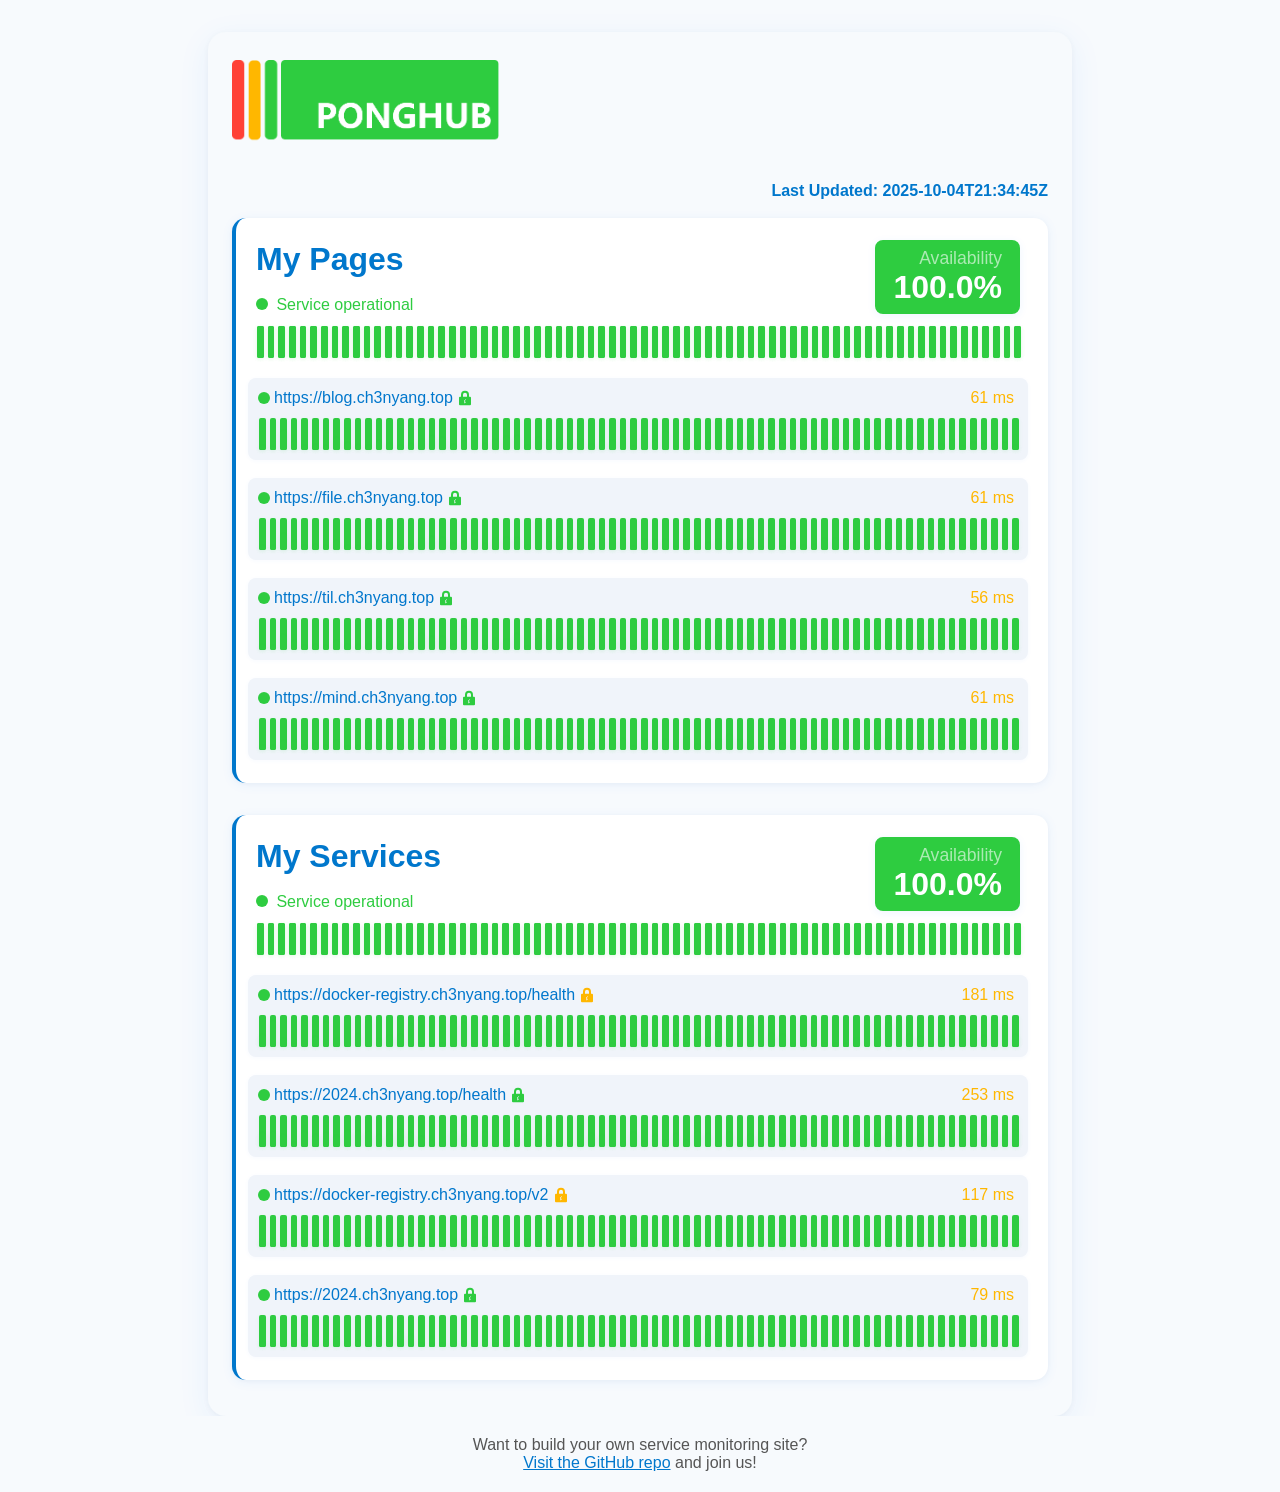
==== commit 9b71a051: "Deploying to gh-pages from @ WCY-dt/ponghub@912104f6046ff6c6c5333fd422ff0bbd2bc89a8d 🚀" ====
--- a/index.html
+++ b/index.html
@@ -88,7 +88,7 @@
 <body>
     <div class="container">
         <img src="/static/logo.png" alt="Service Status Report" class="logo-img">
-        <div class="update-time">Last Updated: 2025-10-04T21:10:41Z</div>
+        <div class="update-time">Last Updated: 2025-10-04T21:34:45Z</div>
         
         <div class="service-block">
             <div class="service-header">
@@ -112,14 +112,6 @@
                     
                     
                     
-                    <div class="status-rect status-all" title="2025-10-03T07:13:42Z: all" data-time="2025-10-03T07:13:42Z">
-                        
-                        <div class="status-rect-content" style="height: 100%;"></div>
-                        
-                    </div>
-                    
-                    
-                    
                     <div class="status-rect status-all" title="2025-10-03T07:35:22Z: all" data-time="2025-10-03T07:35:22Z">
                         
                         <div class="status-rect-content" style="height: 100%;"></div>
@@ -681,6 +673,14 @@
                     
                     
                     <div class="status-rect status-all" title="2025-10-04T21:10:40Z: all" data-time="2025-10-04T21:10:40Z">
+                        
+                        <div class="status-rect-content" style="height: 100%;"></div>
+                        
+                    </div>
+                    
+                    
+                    
+                    <div class="status-rect status-all" title="2025-10-04T21:34:43Z: all" data-time="2025-10-04T21:34:43Z">
                         
                         <div class="status-rect-content" style="height: 100%;"></div>
                         
@@ -713,7 +713,7 @@
                     
                         <span class="response-time-value
                             response-time-yellow">
-                            104 ms
+                            61 ms
                         </span>
                     
                 </div>
@@ -722,7 +722,327 @@
                     
                     
                         
-                            <div class="status-rect status-all" data-time="2025-10-03T07:13:42Z">
+                            <div class="status-rect status-all" data-time="2025-10-03T07:35:23Z">
+                                
+                                    <div class="status-rect-content" style="height: 12.2%;"></div>
+                                
+                            </div>
+                        
+                    
+                        
+                            <div class="status-rect status-all" data-time="2025-10-03T08:17:51Z">
+                                
+                                    <div class="status-rect-content" style="height: 10.6%;"></div>
+                                
+                            </div>
+                        
+                    
+                        
+                            <div class="status-rect status-all" data-time="2025-10-03T08:42:28Z">
+                                
+                                    <div class="status-rect-content" style="height: 60.8%;"></div>
+                                
+                            </div>
+                        
+                    
+                        
+                            <div class="status-rect status-all" data-time="2025-10-03T09:13:48Z">
+                                
+                                    <div class="status-rect-content" style="height: 28.8%;"></div>
+                                
+                            </div>
+                        
+                    
+                        
+                            <div class="status-rect status-all" data-time="2025-10-03T09:36:51Z">
+                                
+                                    <div class="status-rect-content" style="height: 11.2%;"></div>
+                                
+                            </div>
+                        
+                    
+                        
+                            <div class="status-rect status-all" data-time="2025-10-03T10:14:19Z">
+                                
+                                    <div class="status-rect-content" style="height: 14.4%;"></div>
+                                
+                            </div>
+                        
+                    
+                        
+                            <div class="status-rect status-all" data-time="2025-10-03T10:39:01Z">
+                                
+                                    <div class="status-rect-content" style="height: 12.2%;"></div>
+                                
+                            </div>
+                        
+                    
+                        
+                            <div class="status-rect status-all" data-time="2025-10-03T11:11:19Z">
+                                
+                                    <div class="status-rect-content" style="height: 36.2%;"></div>
+                                
+                            </div>
+                        
+                    
+                        
+                            <div class="status-rect status-all" data-time="2025-10-03T11:35:04Z">
+                                
+                                    <div class="status-rect-content" style="height: 23%;"></div>
+                                
+                            </div>
+                        
+                    
+                        
+                            <div class="status-rect status-all" data-time="2025-10-03T12:27:23Z">
+                                
+                                    <div class="status-rect-content" style="height: 14.8%;"></div>
+                                
+                            </div>
+                        
+                    
+                        
+                            <div class="status-rect status-all" data-time="2025-10-03T13:01:05Z">
+                                
+                                    <div class="status-rect-content" style="height: 13.8%;"></div>
+                                
+                            </div>
+                        
+                    
+                        
+                            <div class="status-rect status-all" data-time="2025-10-03T13:40:41Z">
+                                
+                                    <div class="status-rect-content" style="height: 27.4%;"></div>
+                                
+                            </div>
+                        
+                    
+                        
+                            <div class="status-rect status-all" data-time="2025-10-03T14:13:04Z">
+                                
+                                    <div class="status-rect-content" style="height: 19.8%;"></div>
+                                
+                            </div>
+                        
+                    
+                        
+                            <div class="status-rect status-all" data-time="2025-10-03T14:39:28Z">
+                                
+                                    <div class="status-rect-content" style="height: 12.8%;"></div>
+                                
+                            </div>
+                        
+                    
+                        
+                            <div class="status-rect status-all" data-time="2025-10-03T15:13:22Z">
+                                
+                                    <div class="status-rect-content" style="height: 19.8%;"></div>
+                                
+                            </div>
+                        
+                    
+                        
+                            <div class="status-rect status-all" data-time="2025-10-03T15:37:14Z">
+                                
+                                    <div class="status-rect-content" style="height: 32.6%;"></div>
+                                
+                            </div>
+                        
+                    
+                        
+                            <div class="status-rect status-all" data-time="2025-10-03T16:16:04Z">
+                                
+                                    <div class="status-rect-content" style="height: 43.6%;"></div>
+                                
+                            </div>
+                        
+                    
+                        
+                            <div class="status-rect status-all" data-time="2025-10-03T16:42:42Z">
+                                
+                                    <div class="status-rect-content" style="height: 38.6%;"></div>
+                                
+                            </div>
+                        
+                    
+                        
+                            <div class="status-rect status-all" data-time="2025-10-03T17:11:24Z">
+                                
+                                    <div class="status-rect-content" style="height: 17%;"></div>
+                                
+                            </div>
+                        
+                    
+                        
+                            <div class="status-rect status-all" data-time="2025-10-03T17:36:14Z">
+                                
+                                    <div class="status-rect-content" style="height: 28%;"></div>
+                                
+                            </div>
+                        
+                    
+                        
+                            <div class="status-rect status-all" data-time="2025-10-03T18:19:26Z">
+                                
+                                    <div class="status-rect-content" style="height: 52.4%;"></div>
+                                
+                            </div>
+                        
+                    
+                        
+                            <div class="status-rect status-all" data-time="2025-10-03T18:44:37Z">
+                                
+                                    <div class="status-rect-content" style="height: 17.8%;"></div>
+                                
+                            </div>
+                        
+                    
+                        
+                            <div class="status-rect status-all" data-time="2025-10-03T19:11:11Z">
+                                
+                                    <div class="status-rect-content" style="height: 32.6%;"></div>
+                                
+                            </div>
+                        
+                    
+                        
+                            <div class="status-rect status-all" data-time="2025-10-03T19:34:55Z">
+                                
+                                    <div class="status-rect-content" style="height: 40.6%;"></div>
+                                
+                            </div>
+                        
+                    
+                        
+                            <div class="status-rect status-all" data-time="2025-10-03T20:14:37Z">
+                                
+                                    <div class="status-rect-content" style="height: 43.2%;"></div>
+                                
+                            </div>
+                        
+                    
+                        
+                            <div class="status-rect status-all" data-time="2025-10-03T20:37:26Z">
+                                
+                                    <div class="status-rect-content" style="height: 11%;"></div>
+                                
+                            </div>
+                        
+                    
+                        
+                            <div class="status-rect status-all" data-time="2025-10-03T21:11:32Z">
+                                
+                                    <div class="status-rect-content" style="height: 38.6%;"></div>
+                                
+                            </div>
+                        
+                    
+                        
+                            <div class="status-rect status-all" data-time="2025-10-03T21:34:52Z">
+                                
+                                    <div class="status-rect-content" style="height: 28%;"></div>
+                                
+                            </div>
+                        
+                    
+                        
+                            <div class="status-rect status-all" data-time="2025-10-03T22:12:22Z">
+                                
+                                    <div class="status-rect-content" style="height: 35.2%;"></div>
+                                
+                            </div>
+                        
+                    
+                        
+                            <div class="status-rect status-all" data-time="2025-10-03T22:36:14Z">
+                                
+                                    <div class="status-rect-content" style="height: 31.8%;"></div>
+                                
+                            </div>
+                        
+                    
+                        
+                            <div class="status-rect status-all" data-time="2025-10-03T23:12:05Z">
+                                
+                                    <div class="status-rect-content" style="height: 32.2%;"></div>
+                                
+                            </div>
+                        
+                    
+                        
+                            <div class="status-rect status-all" data-time="2025-10-03T23:34:46Z">
+                                
+                                    <div class="status-rect-content" style="height: 14.2%;"></div>
+                                
+                            </div>
+                        
+                    
+                        
+                            <div class="status-rect status-all" data-time="2025-10-04T00:59:35Z">
+                                
+                                    <div class="status-rect-content" style="height: 27.8%;"></div>
+                                
+                            </div>
+                        
+                    
+                        
+                            <div class="status-rect status-all" data-time="2025-10-04T02:17:09Z">
+                                
+                                    <div class="status-rect-content" style="height: 29.2%;"></div>
+                                
+                            </div>
+                        
+                    
+                        
+                            <div class="status-rect status-all" data-time="2025-10-04T03:04:01Z">
+                                
+                                    <div class="status-rect-content" style="height: 41.6%;"></div>
+                                
+                            </div>
+                        
+                    
+                        
+                            <div class="status-rect status-all" data-time="2025-10-04T03:40:45Z">
+                                
+                                    <div class="status-rect-content" style="height: 10.6%;"></div>
+                                
+                            </div>
+                        
+                    
+                        
+                            <div class="status-rect status-all" data-time="2025-10-04T04:15:30Z">
+                                
+                                    <div class="status-rect-content" style="height: 42.6%;"></div>
+                                
+                            </div>
+                        
+                    
+                        
+                            <div class="status-rect status-all" data-time="2025-10-04T04:39:15Z">
+                                
+                                    <div class="status-rect-content" style="height: 28%;"></div>
+                                
+                            </div>
+                        
+                    
+                        
+                            <div class="status-rect status-all" data-time="2025-10-04T05:12:07Z">
+                                
+                                    <div class="status-rect-content" style="height: 55%;"></div>
+                                
+                            </div>
+                        
+                    
+                        
+                            <div class="status-rect status-all" data-time="2025-10-04T05:37:11Z">
+                                
+                                    <div class="status-rect-content" style="height: 10%;"></div>
+                                
+                            </div>
+                        
+                    
+                        
+                            <div class="status-rect status-all" data-time="2025-10-04T06:18:36Z">
                                 
                                     <div class="status-rect-content" style="height: 31.2%;"></div>
                                 
@@ -730,569 +1050,249 @@
                         
                     
                         
-                            <div class="status-rect status-all" data-time="2025-10-03T07:35:23Z">
+                            <div class="status-rect status-all" data-time="2025-10-04T06:43:09Z">
+                                
+                                    <div class="status-rect-content" style="height: 10%;"></div>
+                                
+                            </div>
+                        
+                    
+                        
+                            <div class="status-rect status-all" data-time="2025-10-04T07:11:52Z">
+                                
+                                    <div class="status-rect-content" style="height: 23%;"></div>
+                                
+                            </div>
+                        
+                    
+                        
+                            <div class="status-rect status-all" data-time="2025-10-04T07:34:34Z">
+                                
+                                    <div class="status-rect-content" style="height: 100%;"></div>
+                                
+                            </div>
+                        
+                    
+                        
+                            <div class="status-rect status-all" data-time="2025-10-04T08:15:39Z">
+                                
+                                    <div class="status-rect-content" style="height: 27.4%;"></div>
+                                
+                            </div>
+                        
+                    
+                        
+                            <div class="status-rect status-all" data-time="2025-10-04T08:39:41Z">
+                                
+                                    <div class="status-rect-content" style="height: 27.8%;"></div>
+                                
+                            </div>
+                        
+                    
+                        
+                            <div class="status-rect status-all" data-time="2025-10-04T09:12:20Z">
+                                
+                                    <div class="status-rect-content" style="height: 41.6%;"></div>
+                                
+                            </div>
+                        
+                    
+                        
+                            <div class="status-rect status-all" data-time="2025-10-04T09:34:27Z">
+                                
+                                    <div class="status-rect-content" style="height: 12.8%;"></div>
+                                
+                            </div>
+                        
+                    
+                        
+                            <div class="status-rect status-all" data-time="2025-10-04T10:12:24Z">
+                                
+                                    <div class="status-rect-content" style="height: 32.6%;"></div>
+                                
+                            </div>
+                        
+                    
+                        
+                            <div class="status-rect status-all" data-time="2025-10-04T10:37:06Z">
+                                
+                                    <div class="status-rect-content" style="height: 18.2%;"></div>
+                                
+                            </div>
+                        
+                    
+                        
+                            <div class="status-rect status-all" data-time="2025-10-04T11:09:41Z">
+                                
+                                    <div class="status-rect-content" style="height: 29.4%;"></div>
+                                
+                            </div>
+                        
+                    
+                        
+                            <div class="status-rect status-all" data-time="2025-10-04T11:34:44Z">
+                                
+                                    <div class="status-rect-content" style="height: 12.4%;"></div>
+                                
+                            </div>
+                        
+                    
+                        
+                            <div class="status-rect status-all" data-time="2025-10-04T12:23:59Z">
+                                
+                                    <div class="status-rect-content" style="height: 10.2%;"></div>
+                                
+                            </div>
+                        
+                    
+                        
+                            <div class="status-rect status-all" data-time="2025-10-04T12:56:08Z">
+                                
+                                    <div class="status-rect-content" style="height: 32%;"></div>
+                                
+                            </div>
+                        
+                    
+                        
+                            <div class="status-rect status-all" data-time="2025-10-04T13:17:52Z">
+                                
+                                    <div class="status-rect-content" style="height: 34.2%;"></div>
+                                
+                            </div>
+                        
+                    
+                        
+                            <div class="status-rect status-all" data-time="2025-10-04T13:34:52Z">
+                                
+                                    <div class="status-rect-content" style="height: 25.8%;"></div>
+                                
+                            </div>
+                        
+                    
+                        
+                            <div class="status-rect status-all" data-time="2025-10-04T14:10:51Z">
+                                
+                                    <div class="status-rect-content" style="height: 21.8%;"></div>
+                                
+                            </div>
+                        
+                    
+                        
+                            <div class="status-rect status-all" data-time="2025-10-04T14:35:33Z">
+                                
+                                    <div class="status-rect-content" style="height: 10.6%;"></div>
+                                
+                            </div>
+                        
+                    
+                        
+                            <div class="status-rect status-all" data-time="2025-10-04T15:11:50Z">
+                                
+                                    <div class="status-rect-content" style="height: 28%;"></div>
+                                
+                            </div>
+                        
+                    
+                        
+                            <div class="status-rect status-all" data-time="2025-10-04T15:34:32Z">
+                                
+                                    <div class="status-rect-content" style="height: 14.2%;"></div>
+                                
+                            </div>
+                        
+                    
+                        
+                            <div class="status-rect status-all" data-time="2025-10-04T16:15:05Z">
+                                
+                                    <div class="status-rect-content" style="height: 10.8%;"></div>
+                                
+                            </div>
+                        
+                    
+                        
+                            <div class="status-rect status-all" data-time="2025-10-04T16:39:57Z">
+                                
+                                    <div class="status-rect-content" style="height: 39.2%;"></div>
+                                
+                            </div>
+                        
+                    
+                        
+                            <div class="status-rect status-all" data-time="2025-10-04T17:10:43Z">
+                                
+                                    <div class="status-rect-content" style="height: 17%;"></div>
+                                
+                            </div>
+                        
+                    
+                        
+                            <div class="status-rect status-all" data-time="2025-10-04T17:34:56Z">
+                                
+                                    <div class="status-rect-content" style="height: 10%;"></div>
+                                
+                            </div>
+                        
+                    
+                        
+                            <div class="status-rect status-all" data-time="2025-10-04T18:17:36Z">
+                                
+                                    <div class="status-rect-content" style="height: 17%;"></div>
+                                
+                            </div>
+                        
+                    
+                        
+                            <div class="status-rect status-all" data-time="2025-10-04T18:41:56Z">
+                                
+                                    <div class="status-rect-content" style="height: 31.8%;"></div>
+                                
+                            </div>
+                        
+                    
+                        
+                            <div class="status-rect status-all" data-time="2025-10-04T19:09:28Z">
+                                
+                                    <div class="status-rect-content" style="height: 10%;"></div>
+                                
+                            </div>
+                        
+                    
+                        
+                            <div class="status-rect status-all" data-time="2025-10-04T19:34:52Z">
+                                
+                                    <div class="status-rect-content" style="height: 22.4%;"></div>
+                                
+                            </div>
+                        
+                    
+                        
+                            <div class="status-rect status-all" data-time="2025-10-04T20:13:04Z">
+                                
+                                    <div class="status-rect-content" style="height: 20.2%;"></div>
+                                
+                            </div>
+                        
+                    
+                        
+                            <div class="status-rect status-all" data-time="2025-10-04T20:35:42Z">
+                                
+                                    <div class="status-rect-content" style="height: 14.4%;"></div>
+                                
+                            </div>
+                        
+                    
+                        
+                            <div class="status-rect status-all" data-time="2025-10-04T21:10:40Z">
+                                
+                                    <div class="status-rect-content" style="height: 20.8%;"></div>
+                                
+                            </div>
+                        
+                    
+                        
+                            <div class="status-rect status-all" data-time="2025-10-04T21:34:44Z">
                                 
                                     <div class="status-rect-content" style="height: 12.2%;"></div>
-                                
-                            </div>
-                        
-                    
-                        
-                            <div class="status-rect status-all" data-time="2025-10-03T08:17:51Z">
-                                
-                                    <div class="status-rect-content" style="height: 10.6%;"></div>
-                                
-                            </div>
-                        
-                    
-                        
-                            <div class="status-rect status-all" data-time="2025-10-03T08:42:28Z">
-                                
-                                    <div class="status-rect-content" style="height: 60.8%;"></div>
-                                
-                            </div>
-                        
-                    
-                        
-                            <div class="status-rect status-all" data-time="2025-10-03T09:13:48Z">
-                                
-                                    <div class="status-rect-content" style="height: 28.8%;"></div>
-                                
-                            </div>
-                        
-                    
-                        
-                            <div class="status-rect status-all" data-time="2025-10-03T09:36:51Z">
-                                
-                                    <div class="status-rect-content" style="height: 11.2%;"></div>
-                                
-                            </div>
-                        
-                    
-                        
-                            <div class="status-rect status-all" data-time="2025-10-03T10:14:19Z">
-                                
-                                    <div class="status-rect-content" style="height: 14.4%;"></div>
-                                
-                            </div>
-                        
-                    
-                        
-                            <div class="status-rect status-all" data-time="2025-10-03T10:39:01Z">
-                                
-                                    <div class="status-rect-content" style="height: 12.2%;"></div>
-                                
-                            </div>
-                        
-                    
-                        
-                            <div class="status-rect status-all" data-time="2025-10-03T11:11:19Z">
-                                
-                                    <div class="status-rect-content" style="height: 36.2%;"></div>
-                                
-                            </div>
-                        
-                    
-                        
-                            <div class="status-rect status-all" data-time="2025-10-03T11:35:04Z">
-                                
-                                    <div class="status-rect-content" style="height: 23%;"></div>
-                                
-                            </div>
-                        
-                    
-                        
-                            <div class="status-rect status-all" data-time="2025-10-03T12:27:23Z">
-                                
-                                    <div class="status-rect-content" style="height: 14.8%;"></div>
-                                
-                            </div>
-                        
-                    
-                        
-                            <div class="status-rect status-all" data-time="2025-10-03T13:01:05Z">
-                                
-                                    <div class="status-rect-content" style="height: 13.8%;"></div>
-                                
-                            </div>
-                        
-                    
-                        
-                            <div class="status-rect status-all" data-time="2025-10-03T13:40:41Z">
-                                
-                                    <div class="status-rect-content" style="height: 27.4%;"></div>
-                                
-                            </div>
-                        
-                    
-                        
-                            <div class="status-rect status-all" data-time="2025-10-03T14:13:04Z">
-                                
-                                    <div class="status-rect-content" style="height: 19.8%;"></div>
-                                
-                            </div>
-                        
-                    
-                        
-                            <div class="status-rect status-all" data-time="2025-10-03T14:39:28Z">
-                                
-                                    <div class="status-rect-content" style="height: 12.8%;"></div>
-                                
-                            </div>
-                        
-                    
-                        
-                            <div class="status-rect status-all" data-time="2025-10-03T15:13:22Z">
-                                
-                                    <div class="status-rect-content" style="height: 19.8%;"></div>
-                                
-                            </div>
-                        
-                    
-                        
-                            <div class="status-rect status-all" data-time="2025-10-03T15:37:14Z">
-                                
-                                    <div class="status-rect-content" style="height: 32.6%;"></div>
-                                
-                            </div>
-                        
-                    
-                        
-                            <div class="status-rect status-all" data-time="2025-10-03T16:16:04Z">
-                                
-                                    <div class="status-rect-content" style="height: 43.6%;"></div>
-                                
-                            </div>
-                        
-                    
-                        
-                            <div class="status-rect status-all" data-time="2025-10-03T16:42:42Z">
-                                
-                                    <div class="status-rect-content" style="height: 38.6%;"></div>
-                                
-                            </div>
-                        
-                    
-                        
-                            <div class="status-rect status-all" data-time="2025-10-03T17:11:24Z">
-                                
-                                    <div class="status-rect-content" style="height: 17%;"></div>
-                                
-                            </div>
-                        
-                    
-                        
-                            <div class="status-rect status-all" data-time="2025-10-03T17:36:14Z">
-                                
-                                    <div class="status-rect-content" style="height: 28%;"></div>
-                                
-                            </div>
-                        
-                    
-                        
-                            <div class="status-rect status-all" data-time="2025-10-03T18:19:26Z">
-                                
-                                    <div class="status-rect-content" style="height: 52.4%;"></div>
-                                
-                            </div>
-                        
-                    
-                        
-                            <div class="status-rect status-all" data-time="2025-10-03T18:44:37Z">
-                                
-                                    <div class="status-rect-content" style="height: 17.8%;"></div>
-                                
-                            </div>
-                        
-                    
-                        
-                            <div class="status-rect status-all" data-time="2025-10-03T19:11:11Z">
-                                
-                                    <div class="status-rect-content" style="height: 32.6%;"></div>
-                                
-                            </div>
-                        
-                    
-                        
-                            <div class="status-rect status-all" data-time="2025-10-03T19:34:55Z">
-                                
-                                    <div class="status-rect-content" style="height: 40.6%;"></div>
-                                
-                            </div>
-                        
-                    
-                        
-                            <div class="status-rect status-all" data-time="2025-10-03T20:14:37Z">
-                                
-                                    <div class="status-rect-content" style="height: 43.2%;"></div>
-                                
-                            </div>
-                        
-                    
-                        
-                            <div class="status-rect status-all" data-time="2025-10-03T20:37:26Z">
-                                
-                                    <div class="status-rect-content" style="height: 11%;"></div>
-                                
-                            </div>
-                        
-                    
-                        
-                            <div class="status-rect status-all" data-time="2025-10-03T21:11:32Z">
-                                
-                                    <div class="status-rect-content" style="height: 38.6%;"></div>
-                                
-                            </div>
-                        
-                    
-                        
-                            <div class="status-rect status-all" data-time="2025-10-03T21:34:52Z">
-                                
-                                    <div class="status-rect-content" style="height: 28%;"></div>
-                                
-                            </div>
-                        
-                    
-                        
-                            <div class="status-rect status-all" data-time="2025-10-03T22:12:22Z">
-                                
-                                    <div class="status-rect-content" style="height: 35.2%;"></div>
-                                
-                            </div>
-                        
-                    
-                        
-                            <div class="status-rect status-all" data-time="2025-10-03T22:36:14Z">
-                                
-                                    <div class="status-rect-content" style="height: 31.8%;"></div>
-                                
-                            </div>
-                        
-                    
-                        
-                            <div class="status-rect status-all" data-time="2025-10-03T23:12:05Z">
-                                
-                                    <div class="status-rect-content" style="height: 32.2%;"></div>
-                                
-                            </div>
-                        
-                    
-                        
-                            <div class="status-rect status-all" data-time="2025-10-03T23:34:46Z">
-                                
-                                    <div class="status-rect-content" style="height: 14.2%;"></div>
-                                
-                            </div>
-                        
-                    
-                        
-                            <div class="status-rect status-all" data-time="2025-10-04T00:59:35Z">
-                                
-                                    <div class="status-rect-content" style="height: 27.8%;"></div>
-                                
-                            </div>
-                        
-                    
-                        
-                            <div class="status-rect status-all" data-time="2025-10-04T02:17:09Z">
-                                
-                                    <div class="status-rect-content" style="height: 29.2%;"></div>
-                                
-                            </div>
-                        
-                    
-                        
-                            <div class="status-rect status-all" data-time="2025-10-04T03:04:01Z">
-                                
-                                    <div class="status-rect-content" style="height: 41.6%;"></div>
-                                
-                            </div>
-                        
-                    
-                        
-                            <div class="status-rect status-all" data-time="2025-10-04T03:40:45Z">
-                                
-                                    <div class="status-rect-content" style="height: 10.6%;"></div>
-                                
-                            </div>
-                        
-                    
-                        
-                            <div class="status-rect status-all" data-time="2025-10-04T04:15:30Z">
-                                
-                                    <div class="status-rect-content" style="height: 42.6%;"></div>
-                                
-                            </div>
-                        
-                    
-                        
-                            <div class="status-rect status-all" data-time="2025-10-04T04:39:15Z">
-                                
-                                    <div class="status-rect-content" style="height: 28%;"></div>
-                                
-                            </div>
-                        
-                    
-                        
-                            <div class="status-rect status-all" data-time="2025-10-04T05:12:07Z">
-                                
-                                    <div class="status-rect-content" style="height: 55%;"></div>
-                                
-                            </div>
-                        
-                    
-                        
-                            <div class="status-rect status-all" data-time="2025-10-04T05:37:11Z">
-                                
-                                    <div class="status-rect-content" style="height: 10%;"></div>
-                                
-                            </div>
-                        
-                    
-                        
-                            <div class="status-rect status-all" data-time="2025-10-04T06:18:36Z">
-                                
-                                    <div class="status-rect-content" style="height: 31.2%;"></div>
-                                
-                            </div>
-                        
-                    
-                        
-                            <div class="status-rect status-all" data-time="2025-10-04T06:43:09Z">
-                                
-                                    <div class="status-rect-content" style="height: 10%;"></div>
-                                
-                            </div>
-                        
-                    
-                        
-                            <div class="status-rect status-all" data-time="2025-10-04T07:11:52Z">
-                                
-                                    <div class="status-rect-content" style="height: 23%;"></div>
-                                
-                            </div>
-                        
-                    
-                        
-                            <div class="status-rect status-all" data-time="2025-10-04T07:34:34Z">
-                                
-                                    <div class="status-rect-content" style="height: 100%;"></div>
-                                
-                            </div>
-                        
-                    
-                        
-                            <div class="status-rect status-all" data-time="2025-10-04T08:15:39Z">
-                                
-                                    <div class="status-rect-content" style="height: 27.4%;"></div>
-                                
-                            </div>
-                        
-                    
-                        
-                            <div class="status-rect status-all" data-time="2025-10-04T08:39:41Z">
-                                
-                                    <div class="status-rect-content" style="height: 27.8%;"></div>
-                                
-                            </div>
-                        
-                    
-                        
-                            <div class="status-rect status-all" data-time="2025-10-04T09:12:20Z">
-                                
-                                    <div class="status-rect-content" style="height: 41.6%;"></div>
-                                
-                            </div>
-                        
-                    
-                        
-                            <div class="status-rect status-all" data-time="2025-10-04T09:34:27Z">
-                                
-                                    <div class="status-rect-content" style="height: 12.8%;"></div>
-                                
-                            </div>
-                        
-                    
-                        
-                            <div class="status-rect status-all" data-time="2025-10-04T10:12:24Z">
-                                
-                                    <div class="status-rect-content" style="height: 32.6%;"></div>
-                                
-                            </div>
-                        
-                    
-                        
-                            <div class="status-rect status-all" data-time="2025-10-04T10:37:06Z">
-                                
-                                    <div class="status-rect-content" style="height: 18.2%;"></div>
-                                
-                            </div>
-                        
-                    
-                        
-                            <div class="status-rect status-all" data-time="2025-10-04T11:09:41Z">
-                                
-                                    <div class="status-rect-content" style="height: 29.4%;"></div>
-                                
-                            </div>
-                        
-                    
-                        
-                            <div class="status-rect status-all" data-time="2025-10-04T11:34:44Z">
-                                
-                                    <div class="status-rect-content" style="height: 12.4%;"></div>
-                                
-                            </div>
-                        
-                    
-                        
-                            <div class="status-rect status-all" data-time="2025-10-04T12:23:59Z">
-                                
-                                    <div class="status-rect-content" style="height: 10.2%;"></div>
-                                
-                            </div>
-                        
-                    
-                        
-                            <div class="status-rect status-all" data-time="2025-10-04T12:56:08Z">
-                                
-                                    <div class="status-rect-content" style="height: 32%;"></div>
-                                
-                            </div>
-                        
-                    
-                        
-                            <div class="status-rect status-all" data-time="2025-10-04T13:17:52Z">
-                                
-                                    <div class="status-rect-content" style="height: 34.2%;"></div>
-                                
-                            </div>
-                        
-                    
-                        
-                            <div class="status-rect status-all" data-time="2025-10-04T13:34:52Z">
-                                
-                                    <div class="status-rect-content" style="height: 25.8%;"></div>
-                                
-                            </div>
-                        
-                    
-                        
-                            <div class="status-rect status-all" data-time="2025-10-04T14:10:51Z">
-                                
-                                    <div class="status-rect-content" style="height: 21.8%;"></div>
-                                
-                            </div>
-                        
-                    
-                        
-                            <div class="status-rect status-all" data-time="2025-10-04T14:35:33Z">
-                                
-                                    <div class="status-rect-content" style="height: 10.6%;"></div>
-                                
-                            </div>
-                        
-                    
-                        
-                            <div class="status-rect status-all" data-time="2025-10-04T15:11:50Z">
-                                
-                                    <div class="status-rect-content" style="height: 28%;"></div>
-                                
-                            </div>
-                        
-                    
-                        
-                            <div class="status-rect status-all" data-time="2025-10-04T15:34:32Z">
-                                
-                                    <div class="status-rect-content" style="height: 14.2%;"></div>
-                                
-                            </div>
-                        
-                    
-                        
-                            <div class="status-rect status-all" data-time="2025-10-04T16:15:05Z">
-                                
-                                    <div class="status-rect-content" style="height: 10.8%;"></div>
-                                
-                            </div>
-                        
-                    
-                        
-                            <div class="status-rect status-all" data-time="2025-10-04T16:39:57Z">
-                                
-                                    <div class="status-rect-content" style="height: 39.2%;"></div>
-                                
-                            </div>
-                        
-                    
-                        
-                            <div class="status-rect status-all" data-time="2025-10-04T17:10:43Z">
-                                
-                                    <div class="status-rect-content" style="height: 17%;"></div>
-                                
-                            </div>
-                        
-                    
-                        
-                            <div class="status-rect status-all" data-time="2025-10-04T17:34:56Z">
-                                
-                                    <div class="status-rect-content" style="height: 10%;"></div>
-                                
-                            </div>
-                        
-                    
-                        
-                            <div class="status-rect status-all" data-time="2025-10-04T18:17:36Z">
-                                
-                                    <div class="status-rect-content" style="height: 17%;"></div>
-                                
-                            </div>
-                        
-                    
-                        
-                            <div class="status-rect status-all" data-time="2025-10-04T18:41:56Z">
-                                
-                                    <div class="status-rect-content" style="height: 31.8%;"></div>
-                                
-                            </div>
-                        
-                    
-                        
-                            <div class="status-rect status-all" data-time="2025-10-04T19:09:28Z">
-                                
-                                    <div class="status-rect-content" style="height: 10%;"></div>
-                                
-                            </div>
-                        
-                    
-                        
-                            <div class="status-rect status-all" data-time="2025-10-04T19:34:52Z">
-                                
-                                    <div class="status-rect-content" style="height: 22.4%;"></div>
-                                
-                            </div>
-                        
-                    
-                        
-                            <div class="status-rect status-all" data-time="2025-10-04T20:13:04Z">
-                                
-                                    <div class="status-rect-content" style="height: 20.2%;"></div>
-                                
-                            </div>
-                        
-                    
-                        
-                            <div class="status-rect status-all" data-time="2025-10-04T20:35:42Z">
-                                
-                                    <div class="status-rect-content" style="height: 14.4%;"></div>
-                                
-                            </div>
-                        
-                    
-                        
-                            <div class="status-rect status-all" data-time="2025-10-04T21:10:40Z">
-                                
-                                    <div class="status-rect-content" style="height: 20.8%;"></div>
                                 
                             </div>
                         
@@ -1323,7 +1323,7 @@
                     
                         <span class="response-time-value
                             response-time-yellow">
-                            151 ms
+                            61 ms
                         </span>
                     
                 </div>
@@ -1332,7 +1332,143 @@
                     
                     
                         
-                            <div class="status-rect status-all" data-time="2025-10-03T07:13:42Z">
+                            <div class="status-rect status-all" data-time="2025-10-03T07:35:23Z">
+                                
+                                    <div class="status-rect-content" style="height: 11%;"></div>
+                                
+                            </div>
+                        
+                    
+                        
+                            <div class="status-rect status-all" data-time="2025-10-03T08:17:51Z">
+                                
+                                    <div class="status-rect-content" style="height: 12.4%;"></div>
+                                
+                            </div>
+                        
+                    
+                        
+                            <div class="status-rect status-all" data-time="2025-10-03T08:42:28Z">
+                                
+                                    <div class="status-rect-content" style="height: 51%;"></div>
+                                
+                            </div>
+                        
+                    
+                        
+                            <div class="status-rect status-all" data-time="2025-10-03T09:13:48Z">
+                                
+                                    <div class="status-rect-content" style="height: 29.4%;"></div>
+                                
+                            </div>
+                        
+                    
+                        
+                            <div class="status-rect status-all" data-time="2025-10-03T09:36:51Z">
+                                
+                                    <div class="status-rect-content" style="height: 11.8%;"></div>
+                                
+                            </div>
+                        
+                    
+                        
+                            <div class="status-rect status-all" data-time="2025-10-03T10:14:19Z">
+                                
+                                    <div class="status-rect-content" style="height: 16.4%;"></div>
+                                
+                            </div>
+                        
+                    
+                        
+                            <div class="status-rect status-all" data-time="2025-10-03T10:39:02Z">
+                                
+                                    <div class="status-rect-content" style="height: 12.8%;"></div>
+                                
+                            </div>
+                        
+                    
+                        
+                            <div class="status-rect status-all" data-time="2025-10-03T11:11:20Z">
+                                
+                                    <div class="status-rect-content" style="height: 28.8%;"></div>
+                                
+                            </div>
+                        
+                    
+                        
+                            <div class="status-rect status-all" data-time="2025-10-03T11:35:05Z">
+                                
+                                    <div class="status-rect-content" style="height: 12.4%;"></div>
+                                
+                            </div>
+                        
+                    
+                        
+                            <div class="status-rect status-all" data-time="2025-10-03T12:27:24Z">
+                                
+                                    <div class="status-rect-content" style="height: 11.6%;"></div>
+                                
+                            </div>
+                        
+                    
+                        
+                            <div class="status-rect status-all" data-time="2025-10-03T13:01:05Z">
+                                
+                                    <div class="status-rect-content" style="height: 15%;"></div>
+                                
+                            </div>
+                        
+                    
+                        
+                            <div class="status-rect status-all" data-time="2025-10-03T13:40:41Z">
+                                
+                                    <div class="status-rect-content" style="height: 29.6%;"></div>
+                                
+                            </div>
+                        
+                    
+                        
+                            <div class="status-rect status-all" data-time="2025-10-03T14:13:04Z">
+                                
+                                    <div class="status-rect-content" style="height: 20.2%;"></div>
+                                
+                            </div>
+                        
+                    
+                        
+                            <div class="status-rect status-all" data-time="2025-10-03T14:39:29Z">
+                                
+                                    <div class="status-rect-content" style="height: 11.6%;"></div>
+                                
+                            </div>
+                        
+                    
+                        
+                            <div class="status-rect status-all" data-time="2025-10-03T15:13:22Z">
+                                
+                                    <div class="status-rect-content" style="height: 15.4%;"></div>
+                                
+                            </div>
+                        
+                    
+                        
+                            <div class="status-rect status-all" data-time="2025-10-03T15:37:14Z">
+                                
+                                    <div class="status-rect-content" style="height: 35.6%;"></div>
+                                
+                            </div>
+                        
+                    
+                        
+                            <div class="status-rect status-all" data-time="2025-10-03T16:16:04Z">
+                                
+                                    <div class="status-rect-content" style="height: 39.8%;"></div>
+                                
+                            </div>
+                        
+                    
+                        
+                            <div class="status-rect status-all" data-time="2025-10-03T16:42:42Z">
                                 
                                     <div class="status-rect-content" style="height: 36.4%;"></div>
                                 
@@ -1340,47 +1476,407 @@
                         
                     
                         
-                            <div class="status-rect status-all" data-time="2025-10-03T07:35:23Z">
-                                
-                                    <div class="status-rect-content" style="height: 11%;"></div>
-                                
-                            </div>
-                        
-                    
-                        
-                            <div class="status-rect status-all" data-time="2025-10-03T08:17:51Z">
-                                
-                                    <div class="status-rect-content" style="height: 12.4%;"></div>
-                                
-                            </div>
-                        
-                    
-                        
-                            <div class="status-rect status-all" data-time="2025-10-03T08:42:28Z">
-                                
-                                    <div class="status-rect-content" style="height: 51%;"></div>
-                                
-                            </div>
-                        
-                    
-                        
-                            <div class="status-rect status-all" data-time="2025-10-03T09:13:48Z">
-                                
-                                    <div class="status-rect-content" style="height: 29.4%;"></div>
-                                
-                            </div>
-                        
-                    
-                        
-                            <div class="status-rect status-all" data-time="2025-10-03T09:36:51Z">
-                                
-                                    <div class="status-rect-content" style="height: 11.8%;"></div>
-                                
-                            </div>
-                        
-                    
-                        
-                            <div class="status-rect status-all" data-time="2025-10-03T10:14:19Z">
+                            <div class="status-rect status-all" data-time="2025-10-03T17:11:24Z">
+                                
+                                    <div class="status-rect-content" style="height: 19.2%;"></div>
+                                
+                            </div>
+                        
+                    
+                        
+                            <div class="status-rect status-all" data-time="2025-10-03T17:36:14Z">
+                                
+                                    <div class="status-rect-content" style="height: 24%;"></div>
+                                
+                            </div>
+                        
+                    
+                        
+                            <div class="status-rect status-all" data-time="2025-10-03T18:19:26Z">
+                                
+                                    <div class="status-rect-content" style="height: 50.4%;"></div>
+                                
+                            </div>
+                        
+                    
+                        
+                            <div class="status-rect status-all" data-time="2025-10-03T18:44:37Z">
+                                
+                                    <div class="status-rect-content" style="height: 17.4%;"></div>
+                                
+                            </div>
+                        
+                    
+                        
+                            <div class="status-rect status-all" data-time="2025-10-03T19:11:12Z">
+                                
+                                    <div class="status-rect-content" style="height: 35.2%;"></div>
+                                
+                            </div>
+                        
+                    
+                        
+                            <div class="status-rect status-all" data-time="2025-10-03T19:34:55Z">
+                                
+                                    <div class="status-rect-content" style="height: 36.2%;"></div>
+                                
+                            </div>
+                        
+                    
+                        
+                            <div class="status-rect status-all" data-time="2025-10-03T20:14:38Z">
+                                
+                                    <div class="status-rect-content" style="height: 38.6%;"></div>
+                                
+                            </div>
+                        
+                    
+                        
+                            <div class="status-rect status-all" data-time="2025-10-03T20:37:27Z">
+                                
+                                    <div class="status-rect-content" style="height: 13.8%;"></div>
+                                
+                            </div>
+                        
+                    
+                        
+                            <div class="status-rect status-all" data-time="2025-10-03T21:11:32Z">
+                                
+                                    <div class="status-rect-content" style="height: 100%;"></div>
+                                
+                            </div>
+                        
+                    
+                        
+                            <div class="status-rect status-all" data-time="2025-10-03T21:34:53Z">
+                                
+                                    <div class="status-rect-content" style="height: 25.2%;"></div>
+                                
+                            </div>
+                        
+                    
+                        
+                            <div class="status-rect status-all" data-time="2025-10-03T22:12:23Z">
+                                
+                                    <div class="status-rect-content" style="height: 38.4%;"></div>
+                                
+                            </div>
+                        
+                    
+                        
+                            <div class="status-rect status-all" data-time="2025-10-03T22:36:14Z">
+                                
+                                    <div class="status-rect-content" style="height: 28.4%;"></div>
+                                
+                            </div>
+                        
+                    
+                        
+                            <div class="status-rect status-all" data-time="2025-10-03T23:12:05Z">
+                                
+                                    <div class="status-rect-content" style="height: 31%;"></div>
+                                
+                            </div>
+                        
+                    
+                        
+                            <div class="status-rect status-all" data-time="2025-10-03T23:34:46Z">
+                                
+                                    <div class="status-rect-content" style="height: 14.6%;"></div>
+                                
+                            </div>
+                        
+                    
+                        
+                            <div class="status-rect status-all" data-time="2025-10-04T00:59:36Z">
+                                
+                                    <div class="status-rect-content" style="height: 35.6%;"></div>
+                                
+                            </div>
+                        
+                    
+                        
+                            <div class="status-rect status-all" data-time="2025-10-04T02:17:09Z">
+                                
+                                    <div class="status-rect-content" style="height: 37.8%;"></div>
+                                
+                            </div>
+                        
+                    
+                        
+                            <div class="status-rect status-all" data-time="2025-10-04T03:04:01Z">
+                                
+                                    <div class="status-rect-content" style="height: 35.8%;"></div>
+                                
+                            </div>
+                        
+                    
+                        
+                            <div class="status-rect status-all" data-time="2025-10-04T03:40:45Z">
+                                
+                                    <div class="status-rect-content" style="height: 10%;"></div>
+                                
+                            </div>
+                        
+                    
+                        
+                            <div class="status-rect status-all" data-time="2025-10-04T04:15:31Z">
+                                
+                                    <div class="status-rect-content" style="height: 29.8%;"></div>
+                                
+                            </div>
+                        
+                    
+                        
+                            <div class="status-rect status-all" data-time="2025-10-04T04:39:15Z">
+                                
+                                    <div class="status-rect-content" style="height: 32.6%;"></div>
+                                
+                            </div>
+                        
+                    
+                        
+                            <div class="status-rect status-all" data-time="2025-10-04T05:12:08Z">
+                                
+                                    <div class="status-rect-content" style="height: 31.2%;"></div>
+                                
+                            </div>
+                        
+                    
+                        
+                            <div class="status-rect status-all" data-time="2025-10-04T05:37:12Z">
+                                
+                                    <div class="status-rect-content" style="height: 10%;"></div>
+                                
+                            </div>
+                        
+                    
+                        
+                            <div class="status-rect status-all" data-time="2025-10-04T06:18:36Z">
+                                
+                                    <div class="status-rect-content" style="height: 32%;"></div>
+                                
+                            </div>
+                        
+                    
+                        
+                            <div class="status-rect status-all" data-time="2025-10-04T06:43:10Z">
+                                
+                                    <div class="status-rect-content" style="height: 10.8%;"></div>
+                                
+                            </div>
+                        
+                    
+                        
+                            <div class="status-rect status-all" data-time="2025-10-04T07:11:52Z">
+                                
+                                    <div class="status-rect-content" style="height: 21.4%;"></div>
+                                
+                            </div>
+                        
+                    
+                        
+                            <div class="status-rect status-all" data-time="2025-10-04T07:34:35Z">
+                                
+                                    <div class="status-rect-content" style="height: 32.8%;"></div>
+                                
+                            </div>
+                        
+                    
+                        
+                            <div class="status-rect status-all" data-time="2025-10-04T08:15:40Z">
+                                
+                                    <div class="status-rect-content" style="height: 24.8%;"></div>
+                                
+                            </div>
+                        
+                    
+                        
+                            <div class="status-rect status-all" data-time="2025-10-04T08:39:41Z">
+                                
+                                    <div class="status-rect-content" style="height: 30%;"></div>
+                                
+                            </div>
+                        
+                    
+                        
+                            <div class="status-rect status-all" data-time="2025-10-04T09:12:20Z">
+                                
+                                    <div class="status-rect-content" style="height: 33%;"></div>
+                                
+                            </div>
+                        
+                    
+                        
+                            <div class="status-rect status-all" data-time="2025-10-04T09:34:28Z">
+                                
+                                    <div class="status-rect-content" style="height: 10%;"></div>
+                                
+                            </div>
+                        
+                    
+                        
+                            <div class="status-rect status-all" data-time="2025-10-04T10:12:24Z">
+                                
+                                    <div class="status-rect-content" style="height: 49.6%;"></div>
+                                
+                            </div>
+                        
+                    
+                        
+                            <div class="status-rect status-all" data-time="2025-10-04T10:37:06Z">
+                                
+                                    <div class="status-rect-content" style="height: 10%;"></div>
+                                
+                            </div>
+                        
+                    
+                        
+                            <div class="status-rect status-all" data-time="2025-10-04T11:09:41Z">
+                                
+                                    <div class="status-rect-content" style="height: 23.4%;"></div>
+                                
+                            </div>
+                        
+                    
+                        
+                            <div class="status-rect status-all" data-time="2025-10-04T11:34:44Z">
+                                
+                                    <div class="status-rect-content" style="height: 14%;"></div>
+                                
+                            </div>
+                        
+                    
+                        
+                            <div class="status-rect status-all" data-time="2025-10-04T12:24:00Z">
+                                
+                                    <div class="status-rect-content" style="height: 15.2%;"></div>
+                                
+                            </div>
+                        
+                    
+                        
+                            <div class="status-rect status-all" data-time="2025-10-04T12:56:08Z">
+                                
+                                    <div class="status-rect-content" style="height: 34.8%;"></div>
+                                
+                            </div>
+                        
+                    
+                        
+                            <div class="status-rect status-all" data-time="2025-10-04T13:17:52Z">
+                                
+                                    <div class="status-rect-content" style="height: 34%;"></div>
+                                
+                            </div>
+                        
+                    
+                        
+                            <div class="status-rect status-all" data-time="2025-10-04T13:34:52Z">
+                                
+                                    <div class="status-rect-content" style="height: 30.6%;"></div>
+                                
+                            </div>
+                        
+                    
+                        
+                            <div class="status-rect status-all" data-time="2025-10-04T14:10:51Z">
+                                
+                                    <div class="status-rect-content" style="height: 23.6%;"></div>
+                                
+                            </div>
+                        
+                    
+                        
+                            <div class="status-rect status-all" data-time="2025-10-04T14:35:33Z">
+                                
+                                    <div class="status-rect-content" style="height: 13.4%;"></div>
+                                
+                            </div>
+                        
+                    
+                        
+                            <div class="status-rect status-all" data-time="2025-10-04T15:11:50Z">
+                                
+                                    <div class="status-rect-content" style="height: 28%;"></div>
+                                
+                            </div>
+                        
+                    
+                        
+                            <div class="status-rect status-all" data-time="2025-10-04T15:34:32Z">
+                                
+                                    <div class="status-rect-content" style="height: 17.4%;"></div>
+                                
+                            </div>
+                        
+                    
+                        
+                            <div class="status-rect status-all" data-time="2025-10-04T16:15:05Z">
+                                
+                                    <div class="status-rect-content" style="height: 10.4%;"></div>
+                                
+                            </div>
+                        
+                    
+                        
+                            <div class="status-rect status-all" data-time="2025-10-04T16:39:57Z">
+                                
+                                    <div class="status-rect-content" style="height: 33%;"></div>
+                                
+                            </div>
+                        
+                    
+                        
+                            <div class="status-rect status-all" data-time="2025-10-04T17:10:43Z">
+                                
+                                    <div class="status-rect-content" style="height: 16%;"></div>
+                                
+                            </div>
+                        
+                    
+                        
+                            <div class="status-rect status-all" data-time="2025-10-04T17:34:56Z">
+                                
+                                    <div class="status-rect-content" style="height: 43.2%;"></div>
+                                
+                            </div>
+                        
+                    
+                        
+                            <div class="status-rect status-all" data-time="2025-10-04T18:17:36Z">
+                                
+                                    <div class="status-rect-content" style="height: 17%;"></div>
+                                
+                            </div>
+                        
+                    
+                        
+                            <div class="status-rect status-all" data-time="2025-10-04T18:41:56Z">
+                                
+                                    <div class="status-rect-content" style="height: 26.2%;"></div>
+                                
+                            </div>
+                        
+                    
+                        
+                            <div class="status-rect status-all" data-time="2025-10-04T19:09:28Z">
+                                
+                                    <div class="status-rect-content" style="height: 13.6%;"></div>
+                                
+                            </div>
+                        
+                    
+                        
+                            <div class="status-rect status-all" data-time="2025-10-04T19:34:52Z">
+                                
+                                    <div class="status-rect-content" style="height: 16.8%;"></div>
+                                
+                            </div>
+                        
+                    
+                        
+                            <div class="status-rect status-all" data-time="2025-10-04T20:13:04Z">
                                 
                                     <div class="status-rect-content" style="height: 16.4%;"></div>
                                 
@@ -1388,415 +1884,7 @@
                         
                     
                         
-                            <div class="status-rect status-all" data-time="2025-10-03T10:39:02Z">
-                                
-                                    <div class="status-rect-content" style="height: 12.8%;"></div>
-                                
-                            </div>
-                        
-                    
-                        
-                            <div class="status-rect status-all" data-time="2025-10-03T11:11:20Z">
-                                
-                                    <div class="status-rect-content" style="height: 28.8%;"></div>
-                                
-                            </div>
-                        
-                    
-                        
-                            <div class="status-rect status-all" data-time="2025-10-03T11:35:05Z">
-                                
-                                    <div class="status-rect-content" style="height: 12.4%;"></div>
-                                
-                            </div>
-                        
-                    
-                        
-                            <div class="status-rect status-all" data-time="2025-10-03T12:27:24Z">
-                                
-                                    <div class="status-rect-content" style="height: 11.6%;"></div>
-                                
-                            </div>
-                        
-                    
-                        
-                            <div class="status-rect status-all" data-time="2025-10-03T13:01:05Z">
-                                
-                                    <div class="status-rect-content" style="height: 15%;"></div>
-                                
-                            </div>
-                        
-                    
-                        
-                            <div class="status-rect status-all" data-time="2025-10-03T13:40:41Z">
-                                
-                                    <div class="status-rect-content" style="height: 29.6%;"></div>
-                                
-                            </div>
-                        
-                    
-                        
-                            <div class="status-rect status-all" data-time="2025-10-03T14:13:04Z">
-                                
-                                    <div class="status-rect-content" style="height: 20.2%;"></div>
-                                
-                            </div>
-                        
-                    
-                        
-                            <div class="status-rect status-all" data-time="2025-10-03T14:39:29Z">
-                                
-                                    <div class="status-rect-content" style="height: 11.6%;"></div>
-                                
-                            </div>
-                        
-                    
-                        
-                            <div class="status-rect status-all" data-time="2025-10-03T15:13:22Z">
-                                
-                                    <div class="status-rect-content" style="height: 15.4%;"></div>
-                                
-                            </div>
-                        
-                    
-                        
-                            <div class="status-rect status-all" data-time="2025-10-03T15:37:14Z">
-                                
-                                    <div class="status-rect-content" style="height: 35.6%;"></div>
-                                
-                            </div>
-                        
-                    
-                        
-                            <div class="status-rect status-all" data-time="2025-10-03T16:16:04Z">
-                                
-                                    <div class="status-rect-content" style="height: 39.8%;"></div>
-                                
-                            </div>
-                        
-                    
-                        
-                            <div class="status-rect status-all" data-time="2025-10-03T16:42:42Z">
-                                
-                                    <div class="status-rect-content" style="height: 36.4%;"></div>
-                                
-                            </div>
-                        
-                    
-                        
-                            <div class="status-rect status-all" data-time="2025-10-03T17:11:24Z">
-                                
-                                    <div class="status-rect-content" style="height: 19.2%;"></div>
-                                
-                            </div>
-                        
-                    
-                        
-                            <div class="status-rect status-all" data-time="2025-10-03T17:36:14Z">
-                                
-                                    <div class="status-rect-content" style="height: 24%;"></div>
-                                
-                            </div>
-                        
-                    
-                        
-                            <div class="status-rect status-all" data-time="2025-10-03T18:19:26Z">
-                                
-                                    <div class="status-rect-content" style="height: 50.4%;"></div>
-                                
-                            </div>
-                        
-                    
-                        
-                            <div class="status-rect status-all" data-time="2025-10-03T18:44:37Z">
-                                
-                                    <div class="status-rect-content" style="height: 17.4%;"></div>
-                                
-                            </div>
-                        
-                    
-                        
-                            <div class="status-rect status-all" data-time="2025-10-03T19:11:12Z">
-                                
-                                    <div class="status-rect-content" style="height: 35.2%;"></div>
-                                
-                            </div>
-                        
-                    
-                        
-                            <div class="status-rect status-all" data-time="2025-10-03T19:34:55Z">
-                                
-                                    <div class="status-rect-content" style="height: 36.2%;"></div>
-                                
-                            </div>
-                        
-                    
-                        
-                            <div class="status-rect status-all" data-time="2025-10-03T20:14:38Z">
-                                
-                                    <div class="status-rect-content" style="height: 38.6%;"></div>
-                                
-                            </div>
-                        
-                    
-                        
-                            <div class="status-rect status-all" data-time="2025-10-03T20:37:27Z">
-                                
-                                    <div class="status-rect-content" style="height: 13.8%;"></div>
-                                
-                            </div>
-                        
-                    
-                        
-                            <div class="status-rect status-all" data-time="2025-10-03T21:11:32Z">
-                                
-                                    <div class="status-rect-content" style="height: 100%;"></div>
-                                
-                            </div>
-                        
-                    
-                        
-                            <div class="status-rect status-all" data-time="2025-10-03T21:34:53Z">
-                                
-                                    <div class="status-rect-content" style="height: 25.2%;"></div>
-                                
-                            </div>
-                        
-                    
-                        
-                            <div class="status-rect status-all" data-time="2025-10-03T22:12:23Z">
-                                
-                                    <div class="status-rect-content" style="height: 38.4%;"></div>
-                                
-                            </div>
-                        
-                    
-                        
-                            <div class="status-rect status-all" data-time="2025-10-03T22:36:14Z">
-                                
-                                    <div class="status-rect-content" style="height: 28.4%;"></div>
-                                
-                            </div>
-                        
-                    
-                        
-                            <div class="status-rect status-all" data-time="2025-10-03T23:12:05Z">
-                                
-                                    <div class="status-rect-content" style="height: 31%;"></div>
-                                
-                            </div>
-                        
-                    
-                        
-                            <div class="status-rect status-all" data-time="2025-10-03T23:34:46Z">
-                                
-                                    <div class="status-rect-content" style="height: 14.6%;"></div>
-                                
-                            </div>
-                        
-                    
-                        
-                            <div class="status-rect status-all" data-time="2025-10-04T00:59:36Z">
-                                
-                                    <div class="status-rect-content" style="height: 35.6%;"></div>
-                                
-                            </div>
-                        
-                    
-                        
-                            <div class="status-rect status-all" data-time="2025-10-04T02:17:09Z">
-                                
-                                    <div class="status-rect-content" style="height: 37.8%;"></div>
-                                
-                            </div>
-                        
-                    
-                        
-                            <div class="status-rect status-all" data-time="2025-10-04T03:04:01Z">
-                                
-                                    <div class="status-rect-content" style="height: 35.8%;"></div>
-                                
-                            </div>
-                        
-                    
-                        
-                            <div class="status-rect status-all" data-time="2025-10-04T03:40:45Z">
-                                
-                                    <div class="status-rect-content" style="height: 10%;"></div>
-                                
-                            </div>
-                        
-                    
-                        
-                            <div class="status-rect status-all" data-time="2025-10-04T04:15:31Z">
-                                
-                                    <div class="status-rect-content" style="height: 29.8%;"></div>
-                                
-                            </div>
-                        
-                    
-                        
-                            <div class="status-rect status-all" data-time="2025-10-04T04:39:15Z">
-                                
-                                    <div class="status-rect-content" style="height: 32.6%;"></div>
-                                
-                            </div>
-                        
-                    
-                        
-                            <div class="status-rect status-all" data-time="2025-10-04T05:12:08Z">
-                                
-                                    <div class="status-rect-content" style="height: 31.2%;"></div>
-                                
-                            </div>
-                        
-                    
-                        
-                            <div class="status-rect status-all" data-time="2025-10-04T05:37:12Z">
-                                
-                                    <div class="status-rect-content" style="height: 10%;"></div>
-                                
-                            </div>
-                        
-                    
-                        
-                            <div class="status-rect status-all" data-time="2025-10-04T06:18:36Z">
-                                
-                                    <div class="status-rect-content" style="height: 32%;"></div>
-                                
-                            </div>
-                        
-                    
-                        
-                            <div class="status-rect status-all" data-time="2025-10-04T06:43:10Z">
-                                
-                                    <div class="status-rect-content" style="height: 10.8%;"></div>
-                                
-                            </div>
-                        
-                    
-                        
-                            <div class="status-rect status-all" data-time="2025-10-04T07:11:52Z">
-                                
-                                    <div class="status-rect-content" style="height: 21.4%;"></div>
-                                
-                            </div>
-                        
-                    
-                        
-                            <div class="status-rect status-all" data-time="2025-10-04T07:34:35Z">
-                                
-                                    <div class="status-rect-content" style="height: 32.8%;"></div>
-                                
-                            </div>
-                        
-                    
-                        
-                            <div class="status-rect status-all" data-time="2025-10-04T08:15:40Z">
-                                
-                                    <div class="status-rect-content" style="height: 24.8%;"></div>
-                                
-                            </div>
-                        
-                    
-                        
-                            <div class="status-rect status-all" data-time="2025-10-04T08:39:41Z">
-                                
-                                    <div class="status-rect-content" style="height: 30%;"></div>
-                                
-                            </div>
-                        
-                    
-                        
-                            <div class="status-rect status-all" data-time="2025-10-04T09:12:20Z">
-                                
-                                    <div class="status-rect-content" style="height: 33%;"></div>
-                                
-                            </div>
-                        
-                    
-                        
-                            <div class="status-rect status-all" data-time="2025-10-04T09:34:28Z">
-                                
-                                    <div class="status-rect-content" style="height: 10%;"></div>
-                                
-                            </div>
-                        
-                    
-                        
-                            <div class="status-rect status-all" data-time="2025-10-04T10:12:24Z">
-                                
-                                    <div class="status-rect-content" style="height: 49.6%;"></div>
-                                
-                            </div>
-                        
-                    
-                        
-                            <div class="status-rect status-all" data-time="2025-10-04T10:37:06Z">
-                                
-                                    <div class="status-rect-content" style="height: 10%;"></div>
-                                
-                            </div>
-                        
-                    
-                        
-                            <div class="status-rect status-all" data-time="2025-10-04T11:09:41Z">
-                                
-                                    <div class="status-rect-content" style="height: 23.4%;"></div>
-                                
-                            </div>
-                        
-                    
-                        
-                            <div class="status-rect status-all" data-time="2025-10-04T11:34:44Z">
-                                
-                                    <div class="status-rect-content" style="height: 14%;"></div>
-                                
-                            </div>
-                        
-                    
-                        
-                            <div class="status-rect status-all" data-time="2025-10-04T12:24:00Z">
-                                
-                                    <div class="status-rect-content" style="height: 15.2%;"></div>
-                                
-                            </div>
-                        
-                    
-                        
-                            <div class="status-rect status-all" data-time="2025-10-04T12:56:08Z">
-                                
-                                    <div class="status-rect-content" style="height: 34.8%;"></div>
-                                
-                            </div>
-                        
-                    
-                        
-                            <div class="status-rect status-all" data-time="2025-10-04T13:17:52Z">
-                                
-                                    <div class="status-rect-content" style="height: 34%;"></div>
-                                
-                            </div>
-                        
-                    
-                        
-                            <div class="status-rect status-all" data-time="2025-10-04T13:34:52Z">
-                                
-                                    <div class="status-rect-content" style="height: 30.6%;"></div>
-                                
-                            </div>
-                        
-                    
-                        
-                            <div class="status-rect status-all" data-time="2025-10-04T14:10:51Z">
-                                
-                                    <div class="status-rect-content" style="height: 23.6%;"></div>
-                                
-                            </div>
-                        
-                    
-                        
-                            <div class="status-rect status-all" data-time="2025-10-04T14:35:33Z">
+                            <div class="status-rect status-all" data-time="2025-10-04T20:35:42Z">
                                 
                                     <div class="status-rect-content" style="height: 13.4%;"></div>
                                 
@@ -1804,105 +1892,17 @@
                         
                     
                         
-                            <div class="status-rect status-all" data-time="2025-10-04T15:11:50Z">
-                                
-                                    <div class="status-rect-content" style="height: 28%;"></div>
-                                
-                            </div>
-                        
-                    
-                        
-                            <div class="status-rect status-all" data-time="2025-10-04T15:34:32Z">
-                                
-                                    <div class="status-rect-content" style="height: 17.4%;"></div>
-                                
-                            </div>
-                        
-                    
-                        
-                            <div class="status-rect status-all" data-time="2025-10-04T16:15:05Z">
-                                
-                                    <div class="status-rect-content" style="height: 10.4%;"></div>
-                                
-                            </div>
-                        
-                    
-                        
-                            <div class="status-rect status-all" data-time="2025-10-04T16:39:57Z">
-                                
-                                    <div class="status-rect-content" style="height: 33%;"></div>
-                                
-                            </div>
-                        
-                    
-                        
-                            <div class="status-rect status-all" data-time="2025-10-04T17:10:43Z">
-                                
-                                    <div class="status-rect-content" style="height: 16%;"></div>
-                                
-                            </div>
-                        
-                    
-                        
-                            <div class="status-rect status-all" data-time="2025-10-04T17:34:56Z">
-                                
-                                    <div class="status-rect-content" style="height: 43.2%;"></div>
-                                
-                            </div>
-                        
-                    
-                        
-                            <div class="status-rect status-all" data-time="2025-10-04T18:17:36Z">
-                                
-                                    <div class="status-rect-content" style="height: 17%;"></div>
-                                
-                            </div>
-                        
-                    
-                        
-                            <div class="status-rect status-all" data-time="2025-10-04T18:41:56Z">
-                                
-                                    <div class="status-rect-content" style="height: 26.2%;"></div>
-                                
-                            </div>
-                        
-                    
-                        
-                            <div class="status-rect status-all" data-time="2025-10-04T19:09:28Z">
-                                
-                                    <div class="status-rect-content" style="height: 13.6%;"></div>
-                                
-                            </div>
-                        
-                    
-                        
-                            <div class="status-rect status-all" data-time="2025-10-04T19:34:52Z">
-                                
-                                    <div class="status-rect-content" style="height: 16.8%;"></div>
-                                
-                            </div>
-                        
-                    
-                        
-                            <div class="status-rect status-all" data-time="2025-10-04T20:13:04Z">
-                                
-                                    <div class="status-rect-content" style="height: 16.4%;"></div>
-                                
-                            </div>
-                        
-                    
-                        
-                            <div class="status-rect status-all" data-time="2025-10-04T20:35:42Z">
-                                
-                                    <div class="status-rect-content" style="height: 13.4%;"></div>
-                                
-                            </div>
-                        
-                    
-                        
                             <div class="status-rect status-all" data-time="2025-10-04T21:10:40Z">
                                 
                                     <div class="status-rect-content" style="height: 30.2%;"></div>
+                                
+                            </div>
+                        
+                    
+                        
+                            <div class="status-rect status-all" data-time="2025-10-04T21:34:44Z">
+                                
+                                    <div class="status-rect-content" style="height: 12.2%;"></div>
                                 
                             </div>
                         
@@ -1933,7 +1933,7 @@
                     
                         <span class="response-time-value
                             response-time-yellow">
-                            158 ms
+                            56 ms
                         </span>
                     
                 </div>
@@ -1942,14 +1942,6 @@
                     
                     
                         
-                            <div class="status-rect status-all" data-time="2025-10-03T07:13:43Z">
-                                
-                                    <div class="status-rect-content" style="height: 23%;"></div>
-                                
-                            </div>
-                        
-                    
-                        
                             <div class="status-rect status-all" data-time="2025-10-03T07:35:23Z">
                                 
                                     <div class="status-rect-content" style="height: 17%;"></div>
@@ -2513,6 +2505,14 @@
                             <div class="status-rect status-all" data-time="2025-10-04T21:10:41Z">
                                 
                                     <div class="status-rect-content" style="height: 31.6%;"></div>
+                                
+                            </div>
+                        
+                    
+                        
+                            <div class="status-rect status-all" data-time="2025-10-04T21:34:44Z">
+                                
+                                    <div class="status-rect-content" style="height: 11.2%;"></div>
                                 
                             </div>
                         
@@ -2543,7 +2543,7 @@
                     
                         <span class="response-time-value
                             response-time-yellow">
-                            146 ms
+                            61 ms
                         </span>
                     
                 </div>
@@ -2552,7 +2552,95 @@
                     
                     
                         
-                            <div class="status-rect status-all" data-time="2025-10-03T07:13:43Z">
+                            <div class="status-rect status-all" data-time="2025-10-03T07:35:24Z">
+                                
+                                    <div class="status-rect-content" style="height: 12%;"></div>
+                                
+                            </div>
+                        
+                    
+                        
+                            <div class="status-rect status-all" data-time="2025-10-03T08:17:52Z">
+                                
+                                    <div class="status-rect-content" style="height: 11.8%;"></div>
+                                
+                            </div>
+                        
+                    
+                        
+                            <div class="status-rect status-all" data-time="2025-10-03T08:42:29Z">
+                                
+                                    <div class="status-rect-content" style="height: 29%;"></div>
+                                
+                            </div>
+                        
+                    
+                        
+                            <div class="status-rect status-all" data-time="2025-10-03T09:13:49Z">
+                                
+                                    <div class="status-rect-content" style="height: 29%;"></div>
+                                
+                            </div>
+                        
+                    
+                        
+                            <div class="status-rect status-all" data-time="2025-10-03T09:36:51Z">
+                                
+                                    <div class="status-rect-content" style="height: 11.6%;"></div>
+                                
+                            </div>
+                        
+                    
+                        
+                            <div class="status-rect status-all" data-time="2025-10-03T10:14:20Z">
+                                
+                                    <div class="status-rect-content" style="height: 19.8%;"></div>
+                                
+                            </div>
+                        
+                    
+                        
+                            <div class="status-rect status-all" data-time="2025-10-03T10:39:02Z">
+                                
+                                    <div class="status-rect-content" style="height: 11.8%;"></div>
+                                
+                            </div>
+                        
+                    
+                        
+                            <div class="status-rect status-all" data-time="2025-10-03T11:11:20Z">
+                                
+                                    <div class="status-rect-content" style="height: 26.8%;"></div>
+                                
+                            </div>
+                        
+                    
+                        
+                            <div class="status-rect status-all" data-time="2025-10-03T11:35:05Z">
+                                
+                                    <div class="status-rect-content" style="height: 10.4%;"></div>
+                                
+                            </div>
+                        
+                    
+                        
+                            <div class="status-rect status-all" data-time="2025-10-03T12:27:24Z">
+                                
+                                    <div class="status-rect-content" style="height: 13.6%;"></div>
+                                
+                            </div>
+                        
+                    
+                        
+                            <div class="status-rect status-all" data-time="2025-10-03T13:01:06Z">
+                                
+                                    <div class="status-rect-content" style="height: 18.6%;"></div>
+                                
+                            </div>
+                        
+                    
+                        
+                            <div class="status-rect status-all" data-time="2025-10-03T13:40:42Z">
                                 
                                     <div class="status-rect-content" style="height: 27.6%;"></div>
                                 
@@ -2560,7 +2648,79 @@
                         
                     
                         
-                            <div class="status-rect status-all" data-time="2025-10-03T07:35:24Z">
+                            <div class="status-rect status-all" data-time="2025-10-03T14:13:05Z">
+                                
+                                    <div class="status-rect-content" style="height: 19%;"></div>
+                                
+                            </div>
+                        
+                    
+                        
+                            <div class="status-rect status-all" data-time="2025-10-03T14:39:29Z">
+                                
+                                    <div class="status-rect-content" style="height: 14.8%;"></div>
+                                
+                            </div>
+                        
+                    
+                        
+                            <div class="status-rect status-all" data-time="2025-10-03T15:13:23Z">
+                                
+                                    <div class="status-rect-content" style="height: 27.2%;"></div>
+                                
+                            </div>
+                        
+                    
+                        
+                            <div class="status-rect status-all" data-time="2025-10-03T15:37:15Z">
+                                
+                                    <div class="status-rect-content" style="height: 38.6%;"></div>
+                                
+                            </div>
+                        
+                    
+                        
+                            <div class="status-rect status-all" data-time="2025-10-03T16:16:05Z">
+                                
+                                    <div class="status-rect-content" style="height: 37%;"></div>
+                                
+                            </div>
+                        
+                    
+                        
+                            <div class="status-rect status-all" data-time="2025-10-03T16:42:43Z">
+                                
+                                    <div class="status-rect-content" style="height: 36.4%;"></div>
+                                
+                            </div>
+                        
+                    
+                        
+                            <div class="status-rect status-all" data-time="2025-10-03T17:11:25Z">
+                                
+                                    <div class="status-rect-content" style="height: 13.8%;"></div>
+                                
+                            </div>
+                        
+                    
+                        
+                            <div class="status-rect status-all" data-time="2025-10-03T17:36:15Z">
+                                
+                                    <div class="status-rect-content" style="height: 32.6%;"></div>
+                                
+                            </div>
+                        
+                    
+                        
+                            <div class="status-rect status-all" data-time="2025-10-03T18:19:27Z">
+                                
+                                    <div class="status-rect-content" style="height: 38%;"></div>
+                                
+                            </div>
+                        
+                    
+                        
+                            <div class="status-rect status-all" data-time="2025-10-03T18:44:38Z">
                                 
                                     <div class="status-rect-content" style="height: 12%;"></div>
                                 
@@ -2568,31 +2728,239 @@
                         
                     
                         
-                            <div class="status-rect status-all" data-time="2025-10-03T08:17:52Z">
-                                
-                                    <div class="status-rect-content" style="height: 11.8%;"></div>
-                                
-                            </div>
-                        
-                    
-                        
-                            <div class="status-rect status-all" data-time="2025-10-03T08:42:29Z">
-                                
-                                    <div class="status-rect-content" style="height: 29%;"></div>
-                                
-                            </div>
-                        
-                    
-                        
-                            <div class="status-rect status-all" data-time="2025-10-03T09:13:49Z">
-                                
-                                    <div class="status-rect-content" style="height: 29%;"></div>
-                                
-                            </div>
-                        
-                    
-                        
-                            <div class="status-rect status-all" data-time="2025-10-03T09:36:51Z">
+                            <div class="status-rect status-all" data-time="2025-10-03T19:11:12Z">
+                                
+                                    <div class="status-rect-content" style="height: 35.8%;"></div>
+                                
+                            </div>
+                        
+                    
+                        
+                            <div class="status-rect status-all" data-time="2025-10-03T19:34:56Z">
+                                
+                                    <div class="status-rect-content" style="height: 40.8%;"></div>
+                                
+                            </div>
+                        
+                    
+                        
+                            <div class="status-rect status-all" data-time="2025-10-03T20:14:38Z">
+                                
+                                    <div class="status-rect-content" style="height: 37%;"></div>
+                                
+                            </div>
+                        
+                    
+                        
+                            <div class="status-rect status-all" data-time="2025-10-03T20:37:27Z">
+                                
+                                    <div class="status-rect-content" style="height: 16%;"></div>
+                                
+                            </div>
+                        
+                    
+                        
+                            <div class="status-rect status-all" data-time="2025-10-03T21:11:34Z">
+                                
+                                    <div class="status-rect-content" style="height: 37.6%;"></div>
+                                
+                            </div>
+                        
+                    
+                        
+                            <div class="status-rect status-all" data-time="2025-10-03T21:34:54Z">
+                                
+                                    <div class="status-rect-content" style="height: 24.6%;"></div>
+                                
+                            </div>
+                        
+                    
+                        
+                            <div class="status-rect status-all" data-time="2025-10-03T22:12:23Z">
+                                
+                                    <div class="status-rect-content" style="height: 42.8%;"></div>
+                                
+                            </div>
+                        
+                    
+                        
+                            <div class="status-rect status-all" data-time="2025-10-03T22:36:15Z">
+                                
+                                    <div class="status-rect-content" style="height: 34.6%;"></div>
+                                
+                            </div>
+                        
+                    
+                        
+                            <div class="status-rect status-all" data-time="2025-10-03T23:12:06Z">
+                                
+                                    <div class="status-rect-content" style="height: 32%;"></div>
+                                
+                            </div>
+                        
+                    
+                        
+                            <div class="status-rect status-all" data-time="2025-10-03T23:34:46Z">
+                                
+                                    <div class="status-rect-content" style="height: 17.4%;"></div>
+                                
+                            </div>
+                        
+                    
+                        
+                            <div class="status-rect status-all" data-time="2025-10-04T00:59:38Z">
+                                
+                                    <div class="status-rect-content" style="height: 30.4%;"></div>
+                                
+                            </div>
+                        
+                    
+                        
+                            <div class="status-rect status-all" data-time="2025-10-04T02:17:10Z">
+                                
+                                    <div class="status-rect-content" style="height: 35.4%;"></div>
+                                
+                            </div>
+                        
+                    
+                        
+                            <div class="status-rect status-all" data-time="2025-10-04T03:04:02Z">
+                                
+                                    <div class="status-rect-content" style="height: 33.6%;"></div>
+                                
+                            </div>
+                        
+                    
+                        
+                            <div class="status-rect status-all" data-time="2025-10-04T03:40:46Z">
+                                
+                                    <div class="status-rect-content" style="height: 10%;"></div>
+                                
+                            </div>
+                        
+                    
+                        
+                            <div class="status-rect status-all" data-time="2025-10-04T04:15:31Z">
+                                
+                                    <div class="status-rect-content" style="height: 31%;"></div>
+                                
+                            </div>
+                        
+                    
+                        
+                            <div class="status-rect status-all" data-time="2025-10-04T04:39:16Z">
+                                
+                                    <div class="status-rect-content" style="height: 25.4%;"></div>
+                                
+                            </div>
+                        
+                    
+                        
+                            <div class="status-rect status-all" data-time="2025-10-04T05:12:08Z">
+                                
+                                    <div class="status-rect-content" style="height: 31%;"></div>
+                                
+                            </div>
+                        
+                    
+                        
+                            <div class="status-rect status-all" data-time="2025-10-04T05:37:12Z">
+                                
+                                    <div class="status-rect-content" style="height: 10%;"></div>
+                                
+                            </div>
+                        
+                    
+                        
+                            <div class="status-rect status-all" data-time="2025-10-04T06:18:37Z">
+                                
+                                    <div class="status-rect-content" style="height: 37%;"></div>
+                                
+                            </div>
+                        
+                    
+                        
+                            <div class="status-rect status-all" data-time="2025-10-04T06:43:10Z">
+                                
+                                    <div class="status-rect-content" style="height: 14.2%;"></div>
+                                
+                            </div>
+                        
+                    
+                        
+                            <div class="status-rect status-all" data-time="2025-10-04T07:11:53Z">
+                                
+                                    <div class="status-rect-content" style="height: 24.2%;"></div>
+                                
+                            </div>
+                        
+                    
+                        
+                            <div class="status-rect status-all" data-time="2025-10-04T07:34:36Z">
+                                
+                                    <div class="status-rect-content" style="height: 31.4%;"></div>
+                                
+                            </div>
+                        
+                    
+                        
+                            <div class="status-rect status-all" data-time="2025-10-04T08:15:40Z">
+                                
+                                    <div class="status-rect-content" style="height: 48.4%;"></div>
+                                
+                            </div>
+                        
+                    
+                        
+                            <div class="status-rect status-all" data-time="2025-10-04T08:39:42Z">
+                                
+                                    <div class="status-rect-content" style="height: 29.8%;"></div>
+                                
+                            </div>
+                        
+                    
+                        
+                            <div class="status-rect status-all" data-time="2025-10-04T09:12:21Z">
+                                
+                                    <div class="status-rect-content" style="height: 24.6%;"></div>
+                                
+                            </div>
+                        
+                    
+                        
+                            <div class="status-rect status-all" data-time="2025-10-04T09:34:28Z">
+                                
+                                    <div class="status-rect-content" style="height: 10%;"></div>
+                                
+                            </div>
+                        
+                    
+                        
+                            <div class="status-rect status-all" data-time="2025-10-04T10:12:25Z">
+                                
+                                    <div class="status-rect-content" style="height: 27.4%;"></div>
+                                
+                            </div>
+                        
+                    
+                        
+                            <div class="status-rect status-all" data-time="2025-10-04T10:37:06Z">
+                                
+                                    <div class="status-rect-content" style="height: 19.4%;"></div>
+                                
+                            </div>
+                        
+                    
+                        
+                            <div class="status-rect status-all" data-time="2025-10-04T11:09:42Z">
+                                
+                                    <div class="status-rect-content" style="height: 24.6%;"></div>
+                                
+                            </div>
+                        
+                    
+                        
+                            <div class="status-rect status-all" data-time="2025-10-04T11:34:45Z">
                                 
                                     <div class="status-rect-content" style="height: 11.6%;"></div>
                                 
@@ -2600,55 +2968,135 @@
                         
                     
                         
-                            <div class="status-rect status-all" data-time="2025-10-03T10:14:20Z">
-                                
-                                    <div class="status-rect-content" style="height: 19.8%;"></div>
-                                
-                            </div>
-                        
-                    
-                        
-                            <div class="status-rect status-all" data-time="2025-10-03T10:39:02Z">
-                                
-                                    <div class="status-rect-content" style="height: 11.8%;"></div>
-                                
-                            </div>
-                        
-                    
-                        
-                            <div class="status-rect status-all" data-time="2025-10-03T11:11:20Z">
-                                
-                                    <div class="status-rect-content" style="height: 26.8%;"></div>
-                                
-                            </div>
-                        
-                    
-                        
-                            <div class="status-rect status-all" data-time="2025-10-03T11:35:05Z">
-                                
-                                    <div class="status-rect-content" style="height: 10.4%;"></div>
-                                
-                            </div>
-                        
-                    
-                        
-                            <div class="status-rect status-all" data-time="2025-10-03T12:27:24Z">
-                                
-                                    <div class="status-rect-content" style="height: 13.6%;"></div>
-                                
-                            </div>
-                        
-                    
-                        
-                            <div class="status-rect status-all" data-time="2025-10-03T13:01:06Z">
-                                
-                                    <div class="status-rect-content" style="height: 18.6%;"></div>
-                                
-                            </div>
-                        
-                    
-                        
-                            <div class="status-rect status-all" data-time="2025-10-03T13:40:42Z">
+                            <div class="status-rect status-all" data-time="2025-10-04T12:24:00Z">
+                                
+                                    <div class="status-rect-content" style="height: 13%;"></div>
+                                
+                            </div>
+                        
+                    
+                        
+                            <div class="status-rect status-all" data-time="2025-10-04T12:56:09Z">
+                                
+                                    <div class="status-rect-content" style="height: 30.2%;"></div>
+                                
+                            </div>
+                        
+                    
+                        
+                            <div class="status-rect status-all" data-time="2025-10-04T13:17:53Z">
+                                
+                                    <div class="status-rect-content" style="height: 31.2%;"></div>
+                                
+                            </div>
+                        
+                    
+                        
+                            <div class="status-rect status-all" data-time="2025-10-04T13:34:53Z">
+                                
+                                    <div class="status-rect-content" style="height: 26.2%;"></div>
+                                
+                            </div>
+                        
+                    
+                        
+                            <div class="status-rect status-all" data-time="2025-10-04T14:10:52Z">
+                                
+                                    <div class="status-rect-content" style="height: 26.4%;"></div>
+                                
+                            </div>
+                        
+                    
+                        
+                            <div class="status-rect status-all" data-time="2025-10-04T14:35:34Z">
+                                
+                                    <div class="status-rect-content" style="height: 11.4%;"></div>
+                                
+                            </div>
+                        
+                    
+                        
+                            <div class="status-rect status-all" data-time="2025-10-04T15:11:51Z">
+                                
+                                    <div class="status-rect-content" style="height: 50.2%;"></div>
+                                
+                            </div>
+                        
+                    
+                        
+                            <div class="status-rect status-all" data-time="2025-10-04T15:34:33Z">
+                                
+                                    <div class="status-rect-content" style="height: 33%;"></div>
+                                
+                            </div>
+                        
+                    
+                        
+                            <div class="status-rect status-all" data-time="2025-10-04T16:15:06Z">
+                                
+                                    <div class="status-rect-content" style="height: 20.4%;"></div>
+                                
+                            </div>
+                        
+                    
+                        
+                            <div class="status-rect status-all" data-time="2025-10-04T16:39:58Z">
+                                
+                                    <div class="status-rect-content" style="height: 33.4%;"></div>
+                                
+                            </div>
+                        
+                    
+                        
+                            <div class="status-rect status-all" data-time="2025-10-04T17:10:44Z">
+                                
+                                    <div class="status-rect-content" style="height: 17%;"></div>
+                                
+                            </div>
+                        
+                    
+                        
+                            <div class="status-rect status-all" data-time="2025-10-04T17:34:57Z">
+                                
+                                    <div class="status-rect-content" style="height: 31.2%;"></div>
+                                
+                            </div>
+                        
+                    
+                        
+                            <div class="status-rect status-all" data-time="2025-10-04T18:17:37Z">
+                                
+                                    <div class="status-rect-content" style="height: 15%;"></div>
+                                
+                            </div>
+                        
+                    
+                        
+                            <div class="status-rect status-all" data-time="2025-10-04T18:41:57Z">
+                                
+                                    <div class="status-rect-content" style="height: 28.4%;"></div>
+                                
+                            </div>
+                        
+                    
+                        
+                            <div class="status-rect status-all" data-time="2025-10-04T19:09:29Z">
+                                
+                                    <div class="status-rect-content" style="height: 22.8%;"></div>
+                                
+                            </div>
+                        
+                    
+                        
+                            <div class="status-rect status-all" data-time="2025-10-04T19:34:52Z">
+                                
+                                    <div class="status-rect-content" style="height: 16.4%;"></div>
+                                
+                            </div>
+                        
+                    
+                        
+                            <div class="status-rect status-all" data-time="2025-10-04T20:13:05Z">
                                 
                                     <div class="status-rect-content" style="height: 27.6%;"></div>
                                 
@@ -2656,319 +3104,7 @@
                         
                     
                         
-                            <div class="status-rect status-all" data-time="2025-10-03T14:13:05Z">
-                                
-                                    <div class="status-rect-content" style="height: 19%;"></div>
-                                
-                            </div>
-                        
-                    
-                        
-                            <div class="status-rect status-all" data-time="2025-10-03T14:39:29Z">
-                                
-                                    <div class="status-rect-content" style="height: 14.8%;"></div>
-                                
-                            </div>
-                        
-                    
-                        
-                            <div class="status-rect status-all" data-time="2025-10-03T15:13:23Z">
-                                
-                                    <div class="status-rect-content" style="height: 27.2%;"></div>
-                                
-                            </div>
-                        
-                    
-                        
-                            <div class="status-rect status-all" data-time="2025-10-03T15:37:15Z">
-                                
-                                    <div class="status-rect-content" style="height: 38.6%;"></div>
-                                
-                            </div>
-                        
-                    
-                        
-                            <div class="status-rect status-all" data-time="2025-10-03T16:16:05Z">
-                                
-                                    <div class="status-rect-content" style="height: 37%;"></div>
-                                
-                            </div>
-                        
-                    
-                        
-                            <div class="status-rect status-all" data-time="2025-10-03T16:42:43Z">
-                                
-                                    <div class="status-rect-content" style="height: 36.4%;"></div>
-                                
-                            </div>
-                        
-                    
-                        
-                            <div class="status-rect status-all" data-time="2025-10-03T17:11:25Z">
-                                
-                                    <div class="status-rect-content" style="height: 13.8%;"></div>
-                                
-                            </div>
-                        
-                    
-                        
-                            <div class="status-rect status-all" data-time="2025-10-03T17:36:15Z">
-                                
-                                    <div class="status-rect-content" style="height: 32.6%;"></div>
-                                
-                            </div>
-                        
-                    
-                        
-                            <div class="status-rect status-all" data-time="2025-10-03T18:19:27Z">
-                                
-                                    <div class="status-rect-content" style="height: 38%;"></div>
-                                
-                            </div>
-                        
-                    
-                        
-                            <div class="status-rect status-all" data-time="2025-10-03T18:44:38Z">
-                                
-                                    <div class="status-rect-content" style="height: 12%;"></div>
-                                
-                            </div>
-                        
-                    
-                        
-                            <div class="status-rect status-all" data-time="2025-10-03T19:11:12Z">
-                                
-                                    <div class="status-rect-content" style="height: 35.8%;"></div>
-                                
-                            </div>
-                        
-                    
-                        
-                            <div class="status-rect status-all" data-time="2025-10-03T19:34:56Z">
-                                
-                                    <div class="status-rect-content" style="height: 40.8%;"></div>
-                                
-                            </div>
-                        
-                    
-                        
-                            <div class="status-rect status-all" data-time="2025-10-03T20:14:38Z">
-                                
-                                    <div class="status-rect-content" style="height: 37%;"></div>
-                                
-                            </div>
-                        
-                    
-                        
-                            <div class="status-rect status-all" data-time="2025-10-03T20:37:27Z">
-                                
-                                    <div class="status-rect-content" style="height: 16%;"></div>
-                                
-                            </div>
-                        
-                    
-                        
-                            <div class="status-rect status-all" data-time="2025-10-03T21:11:34Z">
-                                
-                                    <div class="status-rect-content" style="height: 37.6%;"></div>
-                                
-                            </div>
-                        
-                    
-                        
-                            <div class="status-rect status-all" data-time="2025-10-03T21:34:54Z">
-                                
-                                    <div class="status-rect-content" style="height: 24.6%;"></div>
-                                
-                            </div>
-                        
-                    
-                        
-                            <div class="status-rect status-all" data-time="2025-10-03T22:12:23Z">
-                                
-                                    <div class="status-rect-content" style="height: 42.8%;"></div>
-                                
-                            </div>
-                        
-                    
-                        
-                            <div class="status-rect status-all" data-time="2025-10-03T22:36:15Z">
-                                
-                                    <div class="status-rect-content" style="height: 34.6%;"></div>
-                                
-                            </div>
-                        
-                    
-                        
-                            <div class="status-rect status-all" data-time="2025-10-03T23:12:06Z">
-                                
-                                    <div class="status-rect-content" style="height: 32%;"></div>
-                                
-                            </div>
-                        
-                    
-                        
-                            <div class="status-rect status-all" data-time="2025-10-03T23:34:46Z">
-                                
-                                    <div class="status-rect-content" style="height: 17.4%;"></div>
-                                
-                            </div>
-                        
-                    
-                        
-                            <div class="status-rect status-all" data-time="2025-10-04T00:59:38Z">
-                                
-                                    <div class="status-rect-content" style="height: 30.4%;"></div>
-                                
-                            </div>
-                        
-                    
-                        
-                            <div class="status-rect status-all" data-time="2025-10-04T02:17:10Z">
-                                
-                                    <div class="status-rect-content" style="height: 35.4%;"></div>
-                                
-                            </div>
-                        
-                    
-                        
-                            <div class="status-rect status-all" data-time="2025-10-04T03:04:02Z">
-                                
-                                    <div class="status-rect-content" style="height: 33.6%;"></div>
-                                
-                            </div>
-                        
-                    
-                        
-                            <div class="status-rect status-all" data-time="2025-10-04T03:40:46Z">
-                                
-                                    <div class="status-rect-content" style="height: 10%;"></div>
-                                
-                            </div>
-                        
-                    
-                        
-                            <div class="status-rect status-all" data-time="2025-10-04T04:15:31Z">
-                                
-                                    <div class="status-rect-content" style="height: 31%;"></div>
-                                
-                            </div>
-                        
-                    
-                        
-                            <div class="status-rect status-all" data-time="2025-10-04T04:39:16Z">
-                                
-                                    <div class="status-rect-content" style="height: 25.4%;"></div>
-                                
-                            </div>
-                        
-                    
-                        
-                            <div class="status-rect status-all" data-time="2025-10-04T05:12:08Z">
-                                
-                                    <div class="status-rect-content" style="height: 31%;"></div>
-                                
-                            </div>
-                        
-                    
-                        
-                            <div class="status-rect status-all" data-time="2025-10-04T05:37:12Z">
-                                
-                                    <div class="status-rect-content" style="height: 10%;"></div>
-                                
-                            </div>
-                        
-                    
-                        
-                            <div class="status-rect status-all" data-time="2025-10-04T06:18:37Z">
-                                
-                                    <div class="status-rect-content" style="height: 37%;"></div>
-                                
-                            </div>
-                        
-                    
-                        
-                            <div class="status-rect status-all" data-time="2025-10-04T06:43:10Z">
-                                
-                                    <div class="status-rect-content" style="height: 14.2%;"></div>
-                                
-                            </div>
-                        
-                    
-                        
-                            <div class="status-rect status-all" data-time="2025-10-04T07:11:53Z">
-                                
-                                    <div class="status-rect-content" style="height: 24.2%;"></div>
-                                
-                            </div>
-                        
-                    
-                        
-                            <div class="status-rect status-all" data-time="2025-10-04T07:34:36Z">
-                                
-                                    <div class="status-rect-content" style="height: 31.4%;"></div>
-                                
-                            </div>
-                        
-                    
-                        
-                            <div class="status-rect status-all" data-time="2025-10-04T08:15:40Z">
-                                
-                                    <div class="status-rect-content" style="height: 48.4%;"></div>
-                                
-                            </div>
-                        
-                    
-                        
-                            <div class="status-rect status-all" data-time="2025-10-04T08:39:42Z">
-                                
-                                    <div class="status-rect-content" style="height: 29.8%;"></div>
-                                
-                            </div>
-                        
-                    
-                        
-                            <div class="status-rect status-all" data-time="2025-10-04T09:12:21Z">
-                                
-                                    <div class="status-rect-content" style="height: 24.6%;"></div>
-                                
-                            </div>
-                        
-                    
-                        
-                            <div class="status-rect status-all" data-time="2025-10-04T09:34:28Z">
-                                
-                                    <div class="status-rect-content" style="height: 10%;"></div>
-                                
-                            </div>
-                        
-                    
-                        
-                            <div class="status-rect status-all" data-time="2025-10-04T10:12:25Z">
-                                
-                                    <div class="status-rect-content" style="height: 27.4%;"></div>
-                                
-                            </div>
-                        
-                    
-                        
-                            <div class="status-rect status-all" data-time="2025-10-04T10:37:06Z">
-                                
-                                    <div class="status-rect-content" style="height: 19.4%;"></div>
-                                
-                            </div>
-                        
-                    
-                        
-                            <div class="status-rect status-all" data-time="2025-10-04T11:09:42Z">
-                                
-                                    <div class="status-rect-content" style="height: 24.6%;"></div>
-                                
-                            </div>
-                        
-                    
-                        
-                            <div class="status-rect status-all" data-time="2025-10-04T11:34:45Z">
+                            <div class="status-rect status-all" data-time="2025-10-04T20:35:43Z">
                                 
                                     <div class="status-rect-content" style="height: 11.6%;"></div>
                                 
@@ -2976,153 +3112,17 @@
                         
                     
                         
-                            <div class="status-rect status-all" data-time="2025-10-04T12:24:00Z">
-                                
-                                    <div class="status-rect-content" style="height: 13%;"></div>
-                                
-                            </div>
-                        
-                    
-                        
-                            <div class="status-rect status-all" data-time="2025-10-04T12:56:09Z">
-                                
-                                    <div class="status-rect-content" style="height: 30.2%;"></div>
-                                
-                            </div>
-                        
-                    
-                        
-                            <div class="status-rect status-all" data-time="2025-10-04T13:17:53Z">
-                                
-                                    <div class="status-rect-content" style="height: 31.2%;"></div>
-                                
-                            </div>
-                        
-                    
-                        
-                            <div class="status-rect status-all" data-time="2025-10-04T13:34:53Z">
-                                
-                                    <div class="status-rect-content" style="height: 26.2%;"></div>
-                                
-                            </div>
-                        
-                    
-                        
-                            <div class="status-rect status-all" data-time="2025-10-04T14:10:52Z">
-                                
-                                    <div class="status-rect-content" style="height: 26.4%;"></div>
-                                
-                            </div>
-                        
-                    
-                        
-                            <div class="status-rect status-all" data-time="2025-10-04T14:35:34Z">
-                                
-                                    <div class="status-rect-content" style="height: 11.4%;"></div>
-                                
-                            </div>
-                        
-                    
-                        
-                            <div class="status-rect status-all" data-time="2025-10-04T15:11:51Z">
-                                
-                                    <div class="status-rect-content" style="height: 50.2%;"></div>
-                                
-                            </div>
-                        
-                    
-                        
-                            <div class="status-rect status-all" data-time="2025-10-04T15:34:33Z">
-                                
-                                    <div class="status-rect-content" style="height: 33%;"></div>
-                                
-                            </div>
-                        
-                    
-                        
-                            <div class="status-rect status-all" data-time="2025-10-04T16:15:06Z">
-                                
-                                    <div class="status-rect-content" style="height: 20.4%;"></div>
-                                
-                            </div>
-                        
-                    
-                        
-                            <div class="status-rect status-all" data-time="2025-10-04T16:39:58Z">
-                                
-                                    <div class="status-rect-content" style="height: 33.4%;"></div>
-                                
-                            </div>
-                        
-                    
-                        
-                            <div class="status-rect status-all" data-time="2025-10-04T17:10:44Z">
-                                
-                                    <div class="status-rect-content" style="height: 17%;"></div>
-                                
-                            </div>
-                        
-                    
-                        
-                            <div class="status-rect status-all" data-time="2025-10-04T17:34:57Z">
-                                
-                                    <div class="status-rect-content" style="height: 31.2%;"></div>
-                                
-                            </div>
-                        
-                    
-                        
-                            <div class="status-rect status-all" data-time="2025-10-04T18:17:37Z">
-                                
-                                    <div class="status-rect-content" style="height: 15%;"></div>
-                                
-                            </div>
-                        
-                    
-                        
-                            <div class="status-rect status-all" data-time="2025-10-04T18:41:57Z">
-                                
-                                    <div class="status-rect-content" style="height: 28.4%;"></div>
-                                
-                            </div>
-                        
-                    
-                        
-                            <div class="status-rect status-all" data-time="2025-10-04T19:09:29Z">
-                                
-                                    <div class="status-rect-content" style="height: 22.8%;"></div>
-                                
-                            </div>
-                        
-                    
-                        
-                            <div class="status-rect status-all" data-time="2025-10-04T19:34:52Z">
-                                
-                                    <div class="status-rect-content" style="height: 16.4%;"></div>
-                                
-                            </div>
-                        
-                    
-                        
-                            <div class="status-rect status-all" data-time="2025-10-04T20:13:05Z">
-                                
-                                    <div class="status-rect-content" style="height: 27.6%;"></div>
-                                
-                            </div>
-                        
-                    
-                        
-                            <div class="status-rect status-all" data-time="2025-10-04T20:35:43Z">
-                                
-                                    <div class="status-rect-content" style="height: 11.6%;"></div>
-                                
-                            </div>
-                        
-                    
-                        
                             <div class="status-rect status-all" data-time="2025-10-04T21:10:41Z">
                                 
                                     <div class="status-rect-content" style="height: 29.2%;"></div>
+                                
+                            </div>
+                        
+                    
+                        
+                            <div class="status-rect status-all" data-time="2025-10-04T21:34:45Z">
+                                
+                                    <div class="status-rect-content" style="height: 12.2%;"></div>
                                 
                             </div>
                         
@@ -3154,14 +3154,6 @@
                     
                     
                     
-                    <div class="status-rect status-all" title="2025-10-03T07:13:43Z: all" data-time="2025-10-03T07:13:43Z">
-                        
-                        <div class="status-rect-content" style="height: 100%;"></div>
-                        
-                    </div>
-                    
-                    
-                    
                     <div class="status-rect status-all" title="2025-10-03T07:35:24Z: all" data-time="2025-10-03T07:35:24Z">
                         
                         <div class="status-rect-content" style="height: 100%;"></div>
@@ -3723,6 +3715,14 @@
                     
                     
                     <div class="status-rect status-all" title="2025-10-04T21:10:41Z: all" data-time="2025-10-04T21:10:41Z">
+                        
+                        <div class="status-rect-content" style="height: 100%;"></div>
+                        
+                    </div>
+                    
+                    
+                    
+                    <div class="status-rect status-all" title="2025-10-04T21:34:45Z: all" data-time="2025-10-04T21:34:45Z">
                         
                         <div class="status-rect-content" style="height: 100%;"></div>
                         
@@ -3755,7 +3755,7 @@
                     
                         <span class="response-time-value
                             response-time-yellow">
-                            339 ms
+                            181 ms
                         </span>
                     
                 </div>
@@ -3764,7 +3764,455 @@
                     
                     
                         
-                            <div class="status-rect status-all" data-time="2025-10-03T07:13:44Z">
+                            <div class="status-rect status-all" data-time="2025-10-03T07:35:24Z">
+                                
+                                    <div class="status-rect-content" style="height: 38.6%;"></div>
+                                
+                            </div>
+                        
+                    
+                        
+                            <div class="status-rect status-all" data-time="2025-10-03T08:17:52Z">
+                                
+                                    <div class="status-rect-content" style="height: 82.2%;"></div>
+                                
+                            </div>
+                        
+                    
+                        
+                            <div class="status-rect status-all" data-time="2025-10-03T08:42:29Z">
+                                
+                                    <div class="status-rect-content" style="height: 26.6%;"></div>
+                                
+                            </div>
+                        
+                    
+                        
+                            <div class="status-rect status-all" data-time="2025-10-03T09:13:49Z">
+                                
+                                    <div class="status-rect-content" style="height: 10%;"></div>
+                                
+                            </div>
+                        
+                    
+                        
+                            <div class="status-rect status-all" data-time="2025-10-03T09:36:52Z">
+                                
+                                    <div class="status-rect-content" style="height: 83.6%;"></div>
+                                
+                            </div>
+                        
+                    
+                        
+                            <div class="status-rect status-all" data-time="2025-10-03T10:14:20Z">
+                                
+                                    <div class="status-rect-content" style="height: 32%;"></div>
+                                
+                            </div>
+                        
+                    
+                        
+                            <div class="status-rect status-all" data-time="2025-10-03T10:39:03Z">
+                                
+                                    <div class="status-rect-content" style="height: 77.8%;"></div>
+                                
+                            </div>
+                        
+                    
+                        
+                            <div class="status-rect status-all" data-time="2025-10-03T11:11:21Z">
+                                
+                                    <div class="status-rect-content" style="height: 26.4%;"></div>
+                                
+                            </div>
+                        
+                    
+                        
+                            <div class="status-rect status-all" data-time="2025-10-03T11:35:06Z">
+                                
+                                    <div class="status-rect-content" style="height: 88.8%;"></div>
+                                
+                            </div>
+                        
+                    
+                        
+                            <div class="status-rect status-all" data-time="2025-10-03T12:27:25Z">
+                                
+                                    <div class="status-rect-content" style="height: 39.4%;"></div>
+                                
+                            </div>
+                        
+                    
+                        
+                            <div class="status-rect status-all" data-time="2025-10-03T13:01:06Z">
+                                
+                                    <div class="status-rect-content" style="height: 81.6%;"></div>
+                                
+                            </div>
+                        
+                    
+                        
+                            <div class="status-rect status-all" data-time="2025-10-03T13:40:42Z">
+                                
+                                    <div class="status-rect-content" style="height: 26.6%;"></div>
+                                
+                            </div>
+                        
+                    
+                        
+                            <div class="status-rect status-all" data-time="2025-10-03T14:13:05Z">
+                                
+                                    <div class="status-rect-content" style="height: 33%;"></div>
+                                
+                            </div>
+                        
+                    
+                        
+                            <div class="status-rect status-all" data-time="2025-10-03T14:39:29Z">
+                                
+                                    <div class="status-rect-content" style="height: 36.2%;"></div>
+                                
+                            </div>
+                        
+                    
+                        
+                            <div class="status-rect status-all" data-time="2025-10-03T15:13:23Z">
+                                
+                                    <div class="status-rect-content" style="height: 71.4%;"></div>
+                                
+                            </div>
+                        
+                    
+                        
+                            <div class="status-rect status-all" data-time="2025-10-03T15:37:15Z">
+                                
+                                    <div class="status-rect-content" style="height: 10%;"></div>
+                                
+                            </div>
+                        
+                    
+                        
+                            <div class="status-rect status-all" data-time="2025-10-03T16:16:05Z">
+                                
+                                    <div class="status-rect-content" style="height: 10%;"></div>
+                                
+                            </div>
+                        
+                    
+                        
+                            <div class="status-rect status-all" data-time="2025-10-03T16:42:43Z">
+                                
+                                    <div class="status-rect-content" style="height: 10%;"></div>
+                                
+                            </div>
+                        
+                    
+                        
+                            <div class="status-rect status-all" data-time="2025-10-03T17:11:25Z">
+                                
+                                    <div class="status-rect-content" style="height: 77%;"></div>
+                                
+                            </div>
+                        
+                    
+                        
+                            <div class="status-rect status-all" data-time="2025-10-03T17:36:16Z">
+                                
+                                    <div class="status-rect-content" style="height: 76.6%;"></div>
+                                
+                            </div>
+                        
+                    
+                        
+                            <div class="status-rect status-all" data-time="2025-10-03T18:19:28Z">
+                                
+                                    <div class="status-rect-content" style="height: 10%;"></div>
+                                
+                            </div>
+                        
+                    
+                        
+                            <div class="status-rect status-all" data-time="2025-10-03T18:44:38Z">
+                                
+                                    <div class="status-rect-content" style="height: 91.4%;"></div>
+                                
+                            </div>
+                        
+                    
+                        
+                            <div class="status-rect status-all" data-time="2025-10-03T19:11:13Z">
+                                
+                                    <div class="status-rect-content" style="height: 10%;"></div>
+                                
+                            </div>
+                        
+                    
+                        
+                            <div class="status-rect status-all" data-time="2025-10-03T19:34:56Z">
+                                
+                                    <div class="status-rect-content" style="height: 38.8%;"></div>
+                                
+                            </div>
+                        
+                    
+                        
+                            <div class="status-rect status-all" data-time="2025-10-03T20:14:39Z">
+                                
+                                    <div class="status-rect-content" style="height: 44.4%;"></div>
+                                
+                            </div>
+                        
+                    
+                        
+                            <div class="status-rect status-all" data-time="2025-10-03T20:37:28Z">
+                                
+                                    <div class="status-rect-content" style="height: 77.4%;"></div>
+                                
+                            </div>
+                        
+                    
+                        
+                            <div class="status-rect status-all" data-time="2025-10-03T21:11:34Z">
+                                
+                                    <div class="status-rect-content" style="height: 38.8%;"></div>
+                                
+                            </div>
+                        
+                    
+                        
+                            <div class="status-rect status-all" data-time="2025-10-03T21:34:54Z">
+                                
+                                    <div class="status-rect-content" style="height: 76.8%;"></div>
+                                
+                            </div>
+                        
+                    
+                        
+                            <div class="status-rect status-all" data-time="2025-10-03T22:12:24Z">
+                                
+                                    <div class="status-rect-content" style="height: 10%;"></div>
+                                
+                            </div>
+                        
+                    
+                        
+                            <div class="status-rect status-all" data-time="2025-10-03T22:36:16Z">
+                                
+                                    <div class="status-rect-content" style="height: 10%;"></div>
+                                
+                            </div>
+                        
+                    
+                        
+                            <div class="status-rect status-all" data-time="2025-10-03T23:12:06Z">
+                                
+                                    <div class="status-rect-content" style="height: 10%;"></div>
+                                
+                            </div>
+                        
+                    
+                        
+                            <div class="status-rect status-all" data-time="2025-10-03T23:34:47Z">
+                                
+                                    <div class="status-rect-content" style="height: 72.8%;"></div>
+                                
+                            </div>
+                        
+                    
+                        
+                            <div class="status-rect status-all" data-time="2025-10-04T00:59:38Z">
+                                
+                                    <div class="status-rect-content" style="height: 23.6%;"></div>
+                                
+                            </div>
+                        
+                    
+                        
+                            <div class="status-rect status-all" data-time="2025-10-04T02:17:10Z">
+                                
+                                    <div class="status-rect-content" style="height: 10%;"></div>
+                                
+                            </div>
+                        
+                    
+                        
+                            <div class="status-rect status-all" data-time="2025-10-04T03:04:02Z">
+                                
+                                    <div class="status-rect-content" style="height: 10%;"></div>
+                                
+                            </div>
+                        
+                    
+                        
+                            <div class="status-rect status-all" data-time="2025-10-04T03:40:47Z">
+                                
+                                    <div class="status-rect-content" style="height: 38.8%;"></div>
+                                
+                            </div>
+                        
+                    
+                        
+                            <div class="status-rect status-all" data-time="2025-10-04T04:15:32Z">
+                                
+                                    <div class="status-rect-content" style="height: 38.4%;"></div>
+                                
+                            </div>
+                        
+                    
+                        
+                            <div class="status-rect status-all" data-time="2025-10-04T04:39:16Z">
+                                
+                                    <div class="status-rect-content" style="height: 22.6%;"></div>
+                                
+                            </div>
+                        
+                    
+                        
+                            <div class="status-rect status-all" data-time="2025-10-04T05:12:09Z">
+                                
+                                    <div class="status-rect-content" style="height: 10%;"></div>
+                                
+                            </div>
+                        
+                    
+                        
+                            <div class="status-rect status-all" data-time="2025-10-04T05:37:13Z">
+                                
+                                    <div class="status-rect-content" style="height: 37%;"></div>
+                                
+                            </div>
+                        
+                    
+                        
+                            <div class="status-rect status-all" data-time="2025-10-04T06:18:38Z">
+                                
+                                    <div class="status-rect-content" style="height: 10%;"></div>
+                                
+                            </div>
+                        
+                    
+                        
+                            <div class="status-rect status-all" data-time="2025-10-04T06:43:11Z">
+                                
+                                    <div class="status-rect-content" style="height: 39%;"></div>
+                                
+                            </div>
+                        
+                    
+                        
+                            <div class="status-rect status-all" data-time="2025-10-04T07:11:53Z">
+                                
+                                    <div class="status-rect-content" style="height: 29%;"></div>
+                                
+                            </div>
+                        
+                    
+                        
+                            <div class="status-rect status-all" data-time="2025-10-04T07:34:36Z">
+                                
+                                    <div class="status-rect-content" style="height: 43.4%;"></div>
+                                
+                            </div>
+                        
+                    
+                        
+                            <div class="status-rect status-all" data-time="2025-10-04T08:15:41Z">
+                                
+                                    <div class="status-rect-content" style="height: 22.6%;"></div>
+                                
+                            </div>
+                        
+                    
+                        
+                            <div class="status-rect status-all" data-time="2025-10-04T08:39:42Z">
+                                
+                                    <div class="status-rect-content" style="height: 10%;"></div>
+                                
+                            </div>
+                        
+                    
+                        
+                            <div class="status-rect status-all" data-time="2025-10-04T09:12:21Z">
+                                
+                                    <div class="status-rect-content" style="height: 65.6%;"></div>
+                                
+                            </div>
+                        
+                    
+                        
+                            <div class="status-rect status-all" data-time="2025-10-04T09:34:29Z">
+                                
+                                    <div class="status-rect-content" style="height: 82.4%;"></div>
+                                
+                            </div>
+                        
+                    
+                        
+                            <div class="status-rect status-all" data-time="2025-10-04T10:12:25Z">
+                                
+                                    <div class="status-rect-content" style="height: 39.8%;"></div>
+                                
+                            </div>
+                        
+                    
+                        
+                            <div class="status-rect status-all" data-time="2025-10-04T10:37:07Z">
+                                
+                                    <div class="status-rect-content" style="height: 37.2%;"></div>
+                                
+                            </div>
+                        
+                    
+                        
+                            <div class="status-rect status-all" data-time="2025-10-04T11:09:42Z">
+                                
+                                    <div class="status-rect-content" style="height: 10%;"></div>
+                                
+                            </div>
+                        
+                    
+                        
+                            <div class="status-rect status-all" data-time="2025-10-04T11:34:45Z">
+                                
+                                    <div class="status-rect-content" style="height: 83.6%;"></div>
+                                
+                            </div>
+                        
+                    
+                        
+                            <div class="status-rect status-all" data-time="2025-10-04T12:24:01Z">
+                                
+                                    <div class="status-rect-content" style="height: 76.4%;"></div>
+                                
+                            </div>
+                        
+                    
+                        
+                            <div class="status-rect status-all" data-time="2025-10-04T12:56:09Z">
+                                
+                                    <div class="status-rect-content" style="height: 10%;"></div>
+                                
+                            </div>
+                        
+                    
+                        
+                            <div class="status-rect status-all" data-time="2025-10-04T13:17:53Z">
+                                
+                                    <div class="status-rect-content" style="height: 10%;"></div>
+                                
+                            </div>
+                        
+                    
+                        
+                            <div class="status-rect status-all" data-time="2025-10-04T13:34:53Z">
+                                
+                                    <div class="status-rect-content" style="height: 10%;"></div>
+                                
+                            </div>
+                        
+                    
+                        
+                            <div class="status-rect status-all" data-time="2025-10-04T14:10:52Z">
                                 
                                     <div class="status-rect-content" style="height: 25.4%;"></div>
                                 
@@ -3772,7 +4220,39 @@
                         
                     
                         
-                            <div class="status-rect status-all" data-time="2025-10-03T07:35:24Z">
+                            <div class="status-rect status-all" data-time="2025-10-04T14:35:34Z">
+                                
+                                    <div class="status-rect-content" style="height: 83.8%;"></div>
+                                
+                            </div>
+                        
+                    
+                        
+                            <div class="status-rect status-all" data-time="2025-10-04T15:11:51Z">
+                                
+                                    <div class="status-rect-content" style="height: 28.6%;"></div>
+                                
+                            </div>
+                        
+                    
+                        
+                            <div class="status-rect status-all" data-time="2025-10-04T15:34:33Z">
+                                
+                                    <div class="status-rect-content" style="height: 73%;"></div>
+                                
+                            </div>
+                        
+                    
+                        
+                            <div class="status-rect status-all" data-time="2025-10-04T16:15:06Z">
+                                
+                                    <div class="status-rect-content" style="height: 82.6%;"></div>
+                                
+                            </div>
+                        
+                    
+                        
+                            <div class="status-rect status-all" data-time="2025-10-04T16:39:58Z">
                                 
                                     <div class="status-rect-content" style="height: 38.6%;"></div>
                                 
@@ -3780,95 +4260,47 @@
                         
                     
                         
-                            <div class="status-rect status-all" data-time="2025-10-03T08:17:52Z">
-                                
-                                    <div class="status-rect-content" style="height: 82.2%;"></div>
-                                
-                            </div>
-                        
-                    
-                        
-                            <div class="status-rect status-all" data-time="2025-10-03T08:42:29Z">
-                                
-                                    <div class="status-rect-content" style="height: 26.6%;"></div>
-                                
-                            </div>
-                        
-                    
-                        
-                            <div class="status-rect status-all" data-time="2025-10-03T09:13:49Z">
-                                
-                                    <div class="status-rect-content" style="height: 10%;"></div>
-                                
-                            </div>
-                        
-                    
-                        
-                            <div class="status-rect status-all" data-time="2025-10-03T09:36:52Z">
-                                
-                                    <div class="status-rect-content" style="height: 83.6%;"></div>
-                                
-                            </div>
-                        
-                    
-                        
-                            <div class="status-rect status-all" data-time="2025-10-03T10:14:20Z">
-                                
-                                    <div class="status-rect-content" style="height: 32%;"></div>
-                                
-                            </div>
-                        
-                    
-                        
-                            <div class="status-rect status-all" data-time="2025-10-03T10:39:03Z">
-                                
-                                    <div class="status-rect-content" style="height: 77.8%;"></div>
-                                
-                            </div>
-                        
-                    
-                        
-                            <div class="status-rect status-all" data-time="2025-10-03T11:11:21Z">
-                                
-                                    <div class="status-rect-content" style="height: 26.4%;"></div>
-                                
-                            </div>
-                        
-                    
-                        
-                            <div class="status-rect status-all" data-time="2025-10-03T11:35:06Z">
-                                
-                                    <div class="status-rect-content" style="height: 88.8%;"></div>
-                                
-                            </div>
-                        
-                    
-                        
-                            <div class="status-rect status-all" data-time="2025-10-03T12:27:25Z">
-                                
-                                    <div class="status-rect-content" style="height: 39.4%;"></div>
-                                
-                            </div>
-                        
-                    
-                        
-                            <div class="status-rect status-all" data-time="2025-10-03T13:01:06Z">
-                                
-                                    <div class="status-rect-content" style="height: 81.6%;"></div>
-                                
-                            </div>
-                        
-                    
-                        
-                            <div class="status-rect status-all" data-time="2025-10-03T13:40:42Z">
-                                
-                                    <div class="status-rect-content" style="height: 26.6%;"></div>
-                                
-                            </div>
-                        
-                    
-                        
-                            <div class="status-rect status-all" data-time="2025-10-03T14:13:05Z">
+                            <div class="status-rect status-all" data-time="2025-10-04T17:10:44Z">
+                                
+                                    <div class="status-rect-content" style="height: 31.6%;"></div>
+                                
+                            </div>
+                        
+                    
+                        
+                            <div class="status-rect status-all" data-time="2025-10-04T17:34:58Z">
+                                
+                                    <div class="status-rect-content" style="height: 10%;"></div>
+                                
+                            </div>
+                        
+                    
+                        
+                            <div class="status-rect status-all" data-time="2025-10-04T18:17:37Z">
+                                
+                                    <div class="status-rect-content" style="height: 32.6%;"></div>
+                                
+                            </div>
+                        
+                    
+                        
+                            <div class="status-rect status-all" data-time="2025-10-04T18:41:57Z">
+                                
+                                    <div class="status-rect-content" style="height: 40.4%;"></div>
+                                
+                            </div>
+                        
+                    
+                        
+                            <div class="status-rect status-all" data-time="2025-10-04T19:09:29Z">
+                                
+                                    <div class="status-rect-content" style="height: 37.6%;"></div>
+                                
+                            </div>
+                        
+                    
+                        
+                            <div class="status-rect status-all" data-time="2025-10-04T19:34:53Z">
                                 
                                     <div class="status-rect-content" style="height: 33%;"></div>
                                 
@@ -3876,465 +4308,33 @@
                         
                     
                         
-                            <div class="status-rect status-all" data-time="2025-10-03T14:39:29Z">
+                            <div class="status-rect status-all" data-time="2025-10-04T20:13:05Z">
+                                
+                                    <div class="status-rect-content" style="height: 33.2%;"></div>
+                                
+                            </div>
+                        
+                    
+                        
+                            <div class="status-rect status-all" data-time="2025-10-04T20:35:43Z">
+                                
+                                    <div class="status-rect-content" style="height: 81%;"></div>
+                                
+                            </div>
+                        
+                    
+                        
+                            <div class="status-rect status-all" data-time="2025-10-04T21:10:42Z">
+                                
+                                    <div class="status-rect-content" style="height: 67.8%;"></div>
+                                
+                            </div>
+                        
+                    
+                        
+                            <div class="status-rect status-all" data-time="2025-10-04T21:34:45Z">
                                 
                                     <div class="status-rect-content" style="height: 36.2%;"></div>
-                                
-                            </div>
-                        
-                    
-                        
-                            <div class="status-rect status-all" data-time="2025-10-03T15:13:23Z">
-                                
-                                    <div class="status-rect-content" style="height: 71.4%;"></div>
-                                
-                            </div>
-                        
-                    
-                        
-                            <div class="status-rect status-all" data-time="2025-10-03T15:37:15Z">
-                                
-                                    <div class="status-rect-content" style="height: 10%;"></div>
-                                
-                            </div>
-                        
-                    
-                        
-                            <div class="status-rect status-all" data-time="2025-10-03T16:16:05Z">
-                                
-                                    <div class="status-rect-content" style="height: 10%;"></div>
-                                
-                            </div>
-                        
-                    
-                        
-                            <div class="status-rect status-all" data-time="2025-10-03T16:42:43Z">
-                                
-                                    <div class="status-rect-content" style="height: 10%;"></div>
-                                
-                            </div>
-                        
-                    
-                        
-                            <div class="status-rect status-all" data-time="2025-10-03T17:11:25Z">
-                                
-                                    <div class="status-rect-content" style="height: 77%;"></div>
-                                
-                            </div>
-                        
-                    
-                        
-                            <div class="status-rect status-all" data-time="2025-10-03T17:36:16Z">
-                                
-                                    <div class="status-rect-content" style="height: 76.6%;"></div>
-                                
-                            </div>
-                        
-                    
-                        
-                            <div class="status-rect status-all" data-time="2025-10-03T18:19:28Z">
-                                
-                                    <div class="status-rect-content" style="height: 10%;"></div>
-                                
-                            </div>
-                        
-                    
-                        
-                            <div class="status-rect status-all" data-time="2025-10-03T18:44:38Z">
-                                
-                                    <div class="status-rect-content" style="height: 91.4%;"></div>
-                                
-                            </div>
-                        
-                    
-                        
-                            <div class="status-rect status-all" data-time="2025-10-03T19:11:13Z">
-                                
-                                    <div class="status-rect-content" style="height: 10%;"></div>
-                                
-                            </div>
-                        
-                    
-                        
-                            <div class="status-rect status-all" data-time="2025-10-03T19:34:56Z">
-                                
-                                    <div class="status-rect-content" style="height: 38.8%;"></div>
-                                
-                            </div>
-                        
-                    
-                        
-                            <div class="status-rect status-all" data-time="2025-10-03T20:14:39Z">
-                                
-                                    <div class="status-rect-content" style="height: 44.4%;"></div>
-                                
-                            </div>
-                        
-                    
-                        
-                            <div class="status-rect status-all" data-time="2025-10-03T20:37:28Z">
-                                
-                                    <div class="status-rect-content" style="height: 77.4%;"></div>
-                                
-                            </div>
-                        
-                    
-                        
-                            <div class="status-rect status-all" data-time="2025-10-03T21:11:34Z">
-                                
-                                    <div class="status-rect-content" style="height: 38.8%;"></div>
-                                
-                            </div>
-                        
-                    
-                        
-                            <div class="status-rect status-all" data-time="2025-10-03T21:34:54Z">
-                                
-                                    <div class="status-rect-content" style="height: 76.8%;"></div>
-                                
-                            </div>
-                        
-                    
-                        
-                            <div class="status-rect status-all" data-time="2025-10-03T22:12:24Z">
-                                
-                                    <div class="status-rect-content" style="height: 10%;"></div>
-                                
-                            </div>
-                        
-                    
-                        
-                            <div class="status-rect status-all" data-time="2025-10-03T22:36:16Z">
-                                
-                                    <div class="status-rect-content" style="height: 10%;"></div>
-                                
-                            </div>
-                        
-                    
-                        
-                            <div class="status-rect status-all" data-time="2025-10-03T23:12:06Z">
-                                
-                                    <div class="status-rect-content" style="height: 10%;"></div>
-                                
-                            </div>
-                        
-                    
-                        
-                            <div class="status-rect status-all" data-time="2025-10-03T23:34:47Z">
-                                
-                                    <div class="status-rect-content" style="height: 72.8%;"></div>
-                                
-                            </div>
-                        
-                    
-                        
-                            <div class="status-rect status-all" data-time="2025-10-04T00:59:38Z">
-                                
-                                    <div class="status-rect-content" style="height: 23.6%;"></div>
-                                
-                            </div>
-                        
-                    
-                        
-                            <div class="status-rect status-all" data-time="2025-10-04T02:17:10Z">
-                                
-                                    <div class="status-rect-content" style="height: 10%;"></div>
-                                
-                            </div>
-                        
-                    
-                        
-                            <div class="status-rect status-all" data-time="2025-10-04T03:04:02Z">
-                                
-                                    <div class="status-rect-content" style="height: 10%;"></div>
-                                
-                            </div>
-                        
-                    
-                        
-                            <div class="status-rect status-all" data-time="2025-10-04T03:40:47Z">
-                                
-                                    <div class="status-rect-content" style="height: 38.8%;"></div>
-                                
-                            </div>
-                        
-                    
-                        
-                            <div class="status-rect status-all" data-time="2025-10-04T04:15:32Z">
-                                
-                                    <div class="status-rect-content" style="height: 38.4%;"></div>
-                                
-                            </div>
-                        
-                    
-                        
-                            <div class="status-rect status-all" data-time="2025-10-04T04:39:16Z">
-                                
-                                    <div class="status-rect-content" style="height: 22.6%;"></div>
-                                
-                            </div>
-                        
-                    
-                        
-                            <div class="status-rect status-all" data-time="2025-10-04T05:12:09Z">
-                                
-                                    <div class="status-rect-content" style="height: 10%;"></div>
-                                
-                            </div>
-                        
-                    
-                        
-                            <div class="status-rect status-all" data-time="2025-10-04T05:37:13Z">
-                                
-                                    <div class="status-rect-content" style="height: 37%;"></div>
-                                
-                            </div>
-                        
-                    
-                        
-                            <div class="status-rect status-all" data-time="2025-10-04T06:18:38Z">
-                                
-                                    <div class="status-rect-content" style="height: 10%;"></div>
-                                
-                            </div>
-                        
-                    
-                        
-                            <div class="status-rect status-all" data-time="2025-10-04T06:43:11Z">
-                                
-                                    <div class="status-rect-content" style="height: 39%;"></div>
-                                
-                            </div>
-                        
-                    
-                        
-                            <div class="status-rect status-all" data-time="2025-10-04T07:11:53Z">
-                                
-                                    <div class="status-rect-content" style="height: 29%;"></div>
-                                
-                            </div>
-                        
-                    
-                        
-                            <div class="status-rect status-all" data-time="2025-10-04T07:34:36Z">
-                                
-                                    <div class="status-rect-content" style="height: 43.4%;"></div>
-                                
-                            </div>
-                        
-                    
-                        
-                            <div class="status-rect status-all" data-time="2025-10-04T08:15:41Z">
-                                
-                                    <div class="status-rect-content" style="height: 22.6%;"></div>
-                                
-                            </div>
-                        
-                    
-                        
-                            <div class="status-rect status-all" data-time="2025-10-04T08:39:42Z">
-                                
-                                    <div class="status-rect-content" style="height: 10%;"></div>
-                                
-                            </div>
-                        
-                    
-                        
-                            <div class="status-rect status-all" data-time="2025-10-04T09:12:21Z">
-                                
-                                    <div class="status-rect-content" style="height: 65.6%;"></div>
-                                
-                            </div>
-                        
-                    
-                        
-                            <div class="status-rect status-all" data-time="2025-10-04T09:34:29Z">
-                                
-                                    <div class="status-rect-content" style="height: 82.4%;"></div>
-                                
-                            </div>
-                        
-                    
-                        
-                            <div class="status-rect status-all" data-time="2025-10-04T10:12:25Z">
-                                
-                                    <div class="status-rect-content" style="height: 39.8%;"></div>
-                                
-                            </div>
-                        
-                    
-                        
-                            <div class="status-rect status-all" data-time="2025-10-04T10:37:07Z">
-                                
-                                    <div class="status-rect-content" style="height: 37.2%;"></div>
-                                
-                            </div>
-                        
-                    
-                        
-                            <div class="status-rect status-all" data-time="2025-10-04T11:09:42Z">
-                                
-                                    <div class="status-rect-content" style="height: 10%;"></div>
-                                
-                            </div>
-                        
-                    
-                        
-                            <div class="status-rect status-all" data-time="2025-10-04T11:34:45Z">
-                                
-                                    <div class="status-rect-content" style="height: 83.6%;"></div>
-                                
-                            </div>
-                        
-                    
-                        
-                            <div class="status-rect status-all" data-time="2025-10-04T12:24:01Z">
-                                
-                                    <div class="status-rect-content" style="height: 76.4%;"></div>
-                                
-                            </div>
-                        
-                    
-                        
-                            <div class="status-rect status-all" data-time="2025-10-04T12:56:09Z">
-                                
-                                    <div class="status-rect-content" style="height: 10%;"></div>
-                                
-                            </div>
-                        
-                    
-                        
-                            <div class="status-rect status-all" data-time="2025-10-04T13:17:53Z">
-                                
-                                    <div class="status-rect-content" style="height: 10%;"></div>
-                                
-                            </div>
-                        
-                    
-                        
-                            <div class="status-rect status-all" data-time="2025-10-04T13:34:53Z">
-                                
-                                    <div class="status-rect-content" style="height: 10%;"></div>
-                                
-                            </div>
-                        
-                    
-                        
-                            <div class="status-rect status-all" data-time="2025-10-04T14:10:52Z">
-                                
-                                    <div class="status-rect-content" style="height: 25.4%;"></div>
-                                
-                            </div>
-                        
-                    
-                        
-                            <div class="status-rect status-all" data-time="2025-10-04T14:35:34Z">
-                                
-                                    <div class="status-rect-content" style="height: 83.8%;"></div>
-                                
-                            </div>
-                        
-                    
-                        
-                            <div class="status-rect status-all" data-time="2025-10-04T15:11:51Z">
-                                
-                                    <div class="status-rect-content" style="height: 28.6%;"></div>
-                                
-                            </div>
-                        
-                    
-                        
-                            <div class="status-rect status-all" data-time="2025-10-04T15:34:33Z">
-                                
-                                    <div class="status-rect-content" style="height: 73%;"></div>
-                                
-                            </div>
-                        
-                    
-                        
-                            <div class="status-rect status-all" data-time="2025-10-04T16:15:06Z">
-                                
-                                    <div class="status-rect-content" style="height: 82.6%;"></div>
-                                
-                            </div>
-                        
-                    
-                        
-                            <div class="status-rect status-all" data-time="2025-10-04T16:39:58Z">
-                                
-                                    <div class="status-rect-content" style="height: 38.6%;"></div>
-                                
-                            </div>
-                        
-                    
-                        
-                            <div class="status-rect status-all" data-time="2025-10-04T17:10:44Z">
-                                
-                                    <div class="status-rect-content" style="height: 31.6%;"></div>
-                                
-                            </div>
-                        
-                    
-                        
-                            <div class="status-rect status-all" data-time="2025-10-04T17:34:58Z">
-                                
-                                    <div class="status-rect-content" style="height: 10%;"></div>
-                                
-                            </div>
-                        
-                    
-                        
-                            <div class="status-rect status-all" data-time="2025-10-04T18:17:37Z">
-                                
-                                    <div class="status-rect-content" style="height: 32.6%;"></div>
-                                
-                            </div>
-                        
-                    
-                        
-                            <div class="status-rect status-all" data-time="2025-10-04T18:41:57Z">
-                                
-                                    <div class="status-rect-content" style="height: 40.4%;"></div>
-                                
-                            </div>
-                        
-                    
-                        
-                            <div class="status-rect status-all" data-time="2025-10-04T19:09:29Z">
-                                
-                                    <div class="status-rect-content" style="height: 37.6%;"></div>
-                                
-                            </div>
-                        
-                    
-                        
-                            <div class="status-rect status-all" data-time="2025-10-04T19:34:53Z">
-                                
-                                    <div class="status-rect-content" style="height: 33%;"></div>
-                                
-                            </div>
-                        
-                    
-                        
-                            <div class="status-rect status-all" data-time="2025-10-04T20:13:05Z">
-                                
-                                    <div class="status-rect-content" style="height: 33.2%;"></div>
-                                
-                            </div>
-                        
-                    
-                        
-                            <div class="status-rect status-all" data-time="2025-10-04T20:35:43Z">
-                                
-                                    <div class="status-rect-content" style="height: 81%;"></div>
-                                
-                            </div>
-                        
-                    
-                        
-                            <div class="status-rect status-all" data-time="2025-10-04T21:10:42Z">
-                                
-                                    <div class="status-rect-content" style="height: 67.8%;"></div>
                                 
                             </div>
                         
@@ -4365,7 +4365,7 @@
                     
                         <span class="response-time-value
                             response-time-yellow">
-                            181 ms
+                            253 ms
                         </span>
                     
                 </div>
@@ -4374,7 +4374,543 @@
                     
                     
                         
-                            <div class="status-rect status-all" data-time="2025-10-03T07:13:44Z">
+                            <div class="status-rect status-all" data-time="2025-10-03T07:35:25Z">
+                                
+                                    <div class="status-rect-content" style="height: 43.8%;"></div>
+                                
+                            </div>
+                        
+                    
+                        
+                            <div class="status-rect status-all" data-time="2025-10-03T08:17:53Z">
+                                
+                                    <div class="status-rect-content" style="height: 47.6%;"></div>
+                                
+                            </div>
+                        
+                    
+                        
+                            <div class="status-rect status-all" data-time="2025-10-03T08:42:29Z">
+                                
+                                    <div class="status-rect-content" style="height: 36.2%;"></div>
+                                
+                            </div>
+                        
+                    
+                        
+                            <div class="status-rect status-all" data-time="2025-10-03T09:13:50Z">
+                                
+                                    <div class="status-rect-content" style="height: 14%;"></div>
+                                
+                            </div>
+                        
+                    
+                        
+                            <div class="status-rect status-all" data-time="2025-10-03T09:36:53Z">
+                                
+                                    <div class="status-rect-content" style="height: 47.4%;"></div>
+                                
+                            </div>
+                        
+                    
+                        
+                            <div class="status-rect status-all" data-time="2025-10-03T10:14:21Z">
+                                
+                                    <div class="status-rect-content" style="height: 36.8%;"></div>
+                                
+                            </div>
+                        
+                    
+                        
+                            <div class="status-rect status-all" data-time="2025-10-03T10:39:03Z">
+                                
+                                    <div class="status-rect-content" style="height: 44.6%;"></div>
+                                
+                            </div>
+                        
+                    
+                        
+                            <div class="status-rect status-all" data-time="2025-10-03T11:11:21Z">
+                                
+                                    <div class="status-rect-content" style="height: 35.6%;"></div>
+                                
+                            </div>
+                        
+                    
+                        
+                            <div class="status-rect status-all" data-time="2025-10-03T11:35:07Z">
+                                
+                                    <div class="status-rect-content" style="height: 48.6%;"></div>
+                                
+                            </div>
+                        
+                    
+                        
+                            <div class="status-rect status-all" data-time="2025-10-03T12:27:25Z">
+                                
+                                    <div class="status-rect-content" style="height: 51%;"></div>
+                                
+                            </div>
+                        
+                    
+                        
+                            <div class="status-rect status-all" data-time="2025-10-03T13:01:07Z">
+                                
+                                    <div class="status-rect-content" style="height: 47%;"></div>
+                                
+                            </div>
+                        
+                    
+                        
+                            <div class="status-rect status-all" data-time="2025-10-03T13:40:42Z">
+                                
+                                    <div class="status-rect-content" style="height: 37%;"></div>
+                                
+                            </div>
+                        
+                    
+                        
+                            <div class="status-rect status-all" data-time="2025-10-03T14:13:06Z">
+                                
+                                    <div class="status-rect-content" style="height: 36%;"></div>
+                                
+                            </div>
+                        
+                    
+                        
+                            <div class="status-rect status-all" data-time="2025-10-03T14:39:30Z">
+                                
+                                    <div class="status-rect-content" style="height: 53.8%;"></div>
+                                
+                            </div>
+                        
+                    
+                        
+                            <div class="status-rect status-all" data-time="2025-10-03T15:13:23Z">
+                                
+                                    <div class="status-rect-content" style="height: 42.4%;"></div>
+                                
+                            </div>
+                        
+                    
+                        
+                            <div class="status-rect status-all" data-time="2025-10-03T15:37:16Z">
+                                
+                                    <div class="status-rect-content" style="height: 31.2%;"></div>
+                                
+                            </div>
+                        
+                    
+                        
+                            <div class="status-rect status-all" data-time="2025-10-03T16:16:06Z">
+                                
+                                    <div class="status-rect-content" style="height: 17.4%;"></div>
+                                
+                            </div>
+                        
+                    
+                        
+                            <div class="status-rect status-all" data-time="2025-10-03T16:42:44Z">
+                                
+                                    <div class="status-rect-content" style="height: 15.8%;"></div>
+                                
+                            </div>
+                        
+                    
+                        
+                            <div class="status-rect status-all" data-time="2025-10-03T17:11:26Z">
+                                
+                                    <div class="status-rect-content" style="height: 46%;"></div>
+                                
+                            </div>
+                        
+                    
+                        
+                            <div class="status-rect status-all" data-time="2025-10-03T17:36:16Z">
+                                
+                                    <div class="status-rect-content" style="height: 38.6%;"></div>
+                                
+                            </div>
+                        
+                    
+                        
+                            <div class="status-rect status-all" data-time="2025-10-03T18:19:28Z">
+                                
+                                    <div class="status-rect-content" style="height: 15.4%;"></div>
+                                
+                            </div>
+                        
+                    
+                        
+                            <div class="status-rect status-all" data-time="2025-10-03T18:44:38Z">
+                                
+                                    <div class="status-rect-content" style="height: 47.4%;"></div>
+                                
+                            </div>
+                        
+                    
+                        
+                            <div class="status-rect status-all" data-time="2025-10-03T19:11:13Z">
+                                
+                                    <div class="status-rect-content" style="height: 14.4%;"></div>
+                                
+                            </div>
+                        
+                    
+                        
+                            <div class="status-rect status-all" data-time="2025-10-03T19:34:57Z">
+                                
+                                    <div class="status-rect-content" style="height: 17.8%;"></div>
+                                
+                            </div>
+                        
+                    
+                        
+                            <div class="status-rect status-all" data-time="2025-10-03T20:14:39Z">
+                                
+                                    <div class="status-rect-content" style="height: 20.8%;"></div>
+                                
+                            </div>
+                        
+                    
+                        
+                            <div class="status-rect status-all" data-time="2025-10-03T20:37:28Z">
+                                
+                                    <div class="status-rect-content" style="height: 40.2%;"></div>
+                                
+                            </div>
+                        
+                    
+                        
+                            <div class="status-rect status-all" data-time="2025-10-03T21:11:35Z">
+                                
+                                    <div class="status-rect-content" style="height: 17.6%;"></div>
+                                
+                            </div>
+                        
+                    
+                        
+                            <div class="status-rect status-all" data-time="2025-10-03T21:34:55Z">
+                                
+                                    <div class="status-rect-content" style="height: 38.4%;"></div>
+                                
+                            </div>
+                        
+                    
+                        
+                            <div class="status-rect status-all" data-time="2025-10-03T22:12:24Z">
+                                
+                                    <div class="status-rect-content" style="height: 13%;"></div>
+                                
+                            </div>
+                        
+                    
+                        
+                            <div class="status-rect status-all" data-time="2025-10-03T22:36:16Z">
+                                
+                                    <div class="status-rect-content" style="height: 13%;"></div>
+                                
+                            </div>
+                        
+                    
+                        
+                            <div class="status-rect status-all" data-time="2025-10-03T23:12:06Z">
+                                
+                                    <div class="status-rect-content" style="height: 100%;"></div>
+                                
+                            </div>
+                        
+                    
+                        
+                            <div class="status-rect status-all" data-time="2025-10-03T23:34:47Z">
+                                
+                                    <div class="status-rect-content" style="height: 39.6%;"></div>
+                                
+                            </div>
+                        
+                    
+                        
+                            <div class="status-rect status-all" data-time="2025-10-04T00:59:38Z">
+                                
+                                    <div class="status-rect-content" style="height: 37.2%;"></div>
+                                
+                            </div>
+                        
+                    
+                        
+                            <div class="status-rect status-all" data-time="2025-10-04T02:17:10Z">
+                                
+                                    <div class="status-rect-content" style="height: 100%;"></div>
+                                
+                            </div>
+                        
+                    
+                        
+                            <div class="status-rect status-all" data-time="2025-10-04T03:04:02Z">
+                                
+                                    <div class="status-rect-content" style="height: 15.6%;"></div>
+                                
+                            </div>
+                        
+                    
+                        
+                            <div class="status-rect status-all" data-time="2025-10-04T03:40:47Z">
+                                
+                                    <div class="status-rect-content" style="height: 44.4%;"></div>
+                                
+                            </div>
+                        
+                    
+                        
+                            <div class="status-rect status-all" data-time="2025-10-04T04:15:32Z">
+                                
+                                    <div class="status-rect-content" style="height: 15.6%;"></div>
+                                
+                            </div>
+                        
+                    
+                        
+                            <div class="status-rect status-all" data-time="2025-10-04T04:39:17Z">
+                                
+                                    <div class="status-rect-content" style="height: 38%;"></div>
+                                
+                            </div>
+                        
+                    
+                        
+                            <div class="status-rect status-all" data-time="2025-10-04T05:12:09Z">
+                                
+                                    <div class="status-rect-content" style="height: 17.8%;"></div>
+                                
+                            </div>
+                        
+                    
+                        
+                            <div class="status-rect status-all" data-time="2025-10-04T05:37:13Z">
+                                
+                                    <div class="status-rect-content" style="height: 41.4%;"></div>
+                                
+                            </div>
+                        
+                    
+                        
+                            <div class="status-rect status-all" data-time="2025-10-04T06:18:38Z">
+                                
+                                    <div class="status-rect-content" style="height: 17.6%;"></div>
+                                
+                            </div>
+                        
+                    
+                        
+                            <div class="status-rect status-all" data-time="2025-10-04T06:43:11Z">
+                                
+                                    <div class="status-rect-content" style="height: 46.6%;"></div>
+                                
+                            </div>
+                        
+                    
+                        
+                            <div class="status-rect status-all" data-time="2025-10-04T07:11:54Z">
+                                
+                                    <div class="status-rect-content" style="height: 40.4%;"></div>
+                                
+                            </div>
+                        
+                    
+                        
+                            <div class="status-rect status-all" data-time="2025-10-04T07:34:37Z">
+                                
+                                    <div class="status-rect-content" style="height: 17.2%;"></div>
+                                
+                            </div>
+                        
+                    
+                        
+                            <div class="status-rect status-all" data-time="2025-10-04T08:15:41Z">
+                                
+                                    <div class="status-rect-content" style="height: 42.4%;"></div>
+                                
+                            </div>
+                        
+                    
+                        
+                            <div class="status-rect status-all" data-time="2025-10-04T08:39:42Z">
+                                
+                                    <div class="status-rect-content" style="height: 13.6%;"></div>
+                                
+                            </div>
+                        
+                    
+                        
+                            <div class="status-rect status-all" data-time="2025-10-04T09:12:22Z">
+                                
+                                    <div class="status-rect-content" style="height: 39%;"></div>
+                                
+                            </div>
+                        
+                    
+                        
+                            <div class="status-rect status-all" data-time="2025-10-04T09:34:29Z">
+                                
+                                    <div class="status-rect-content" style="height: 44.8%;"></div>
+                                
+                            </div>
+                        
+                    
+                        
+                            <div class="status-rect status-all" data-time="2025-10-04T10:12:25Z">
+                                
+                                    <div class="status-rect-content" style="height: 21%;"></div>
+                                
+                            </div>
+                        
+                    
+                        
+                            <div class="status-rect status-all" data-time="2025-10-04T10:37:07Z">
+                                
+                                    <div class="status-rect-content" style="height: 38.8%;"></div>
+                                
+                            </div>
+                        
+                    
+                        
+                            <div class="status-rect status-all" data-time="2025-10-04T11:09:42Z">
+                                
+                                    <div class="status-rect-content" style="height: 13%;"></div>
+                                
+                            </div>
+                        
+                    
+                        
+                            <div class="status-rect status-all" data-time="2025-10-04T11:34:46Z">
+                                
+                                    <div class="status-rect-content" style="height: 50%;"></div>
+                                
+                            </div>
+                        
+                    
+                        
+                            <div class="status-rect status-all" data-time="2025-10-04T12:24:01Z">
+                                
+                                    <div class="status-rect-content" style="height: 42%;"></div>
+                                
+                            </div>
+                        
+                    
+                        
+                            <div class="status-rect status-all" data-time="2025-10-04T12:56:09Z">
+                                
+                                    <div class="status-rect-content" style="height: 12.8%;"></div>
+                                
+                            </div>
+                        
+                    
+                        
+                            <div class="status-rect status-all" data-time="2025-10-04T13:17:53Z">
+                                
+                                    <div class="status-rect-content" style="height: 14.2%;"></div>
+                                
+                            </div>
+                        
+                    
+                        
+                            <div class="status-rect status-all" data-time="2025-10-04T13:34:53Z">
+                                
+                                    <div class="status-rect-content" style="height: 14.6%;"></div>
+                                
+                            </div>
+                        
+                    
+                        
+                            <div class="status-rect status-all" data-time="2025-10-04T14:10:53Z">
+                                
+                                    <div class="status-rect-content" style="height: 44.6%;"></div>
+                                
+                            </div>
+                        
+                    
+                        
+                            <div class="status-rect status-all" data-time="2025-10-04T14:35:35Z">
+                                
+                                    <div class="status-rect-content" style="height: 22%;"></div>
+                                
+                            </div>
+                        
+                    
+                        
+                            <div class="status-rect status-all" data-time="2025-10-04T15:11:52Z">
+                                
+                                    <div class="status-rect-content" style="height: 37.6%;"></div>
+                                
+                            </div>
+                        
+                    
+                        
+                            <div class="status-rect status-all" data-time="2025-10-04T15:34:34Z">
+                                
+                                    <div class="status-rect-content" style="height: 40.2%;"></div>
+                                
+                            </div>
+                        
+                    
+                        
+                            <div class="status-rect status-all" data-time="2025-10-04T16:15:07Z">
+                                
+                                    <div class="status-rect-content" style="height: 49.8%;"></div>
+                                
+                            </div>
+                        
+                    
+                        
+                            <div class="status-rect status-all" data-time="2025-10-04T16:39:58Z">
+                                
+                                    <div class="status-rect-content" style="height: 17.2%;"></div>
+                                
+                            </div>
+                        
+                    
+                        
+                            <div class="status-rect status-all" data-time="2025-10-04T17:10:44Z">
+                                
+                                    <div class="status-rect-content" style="height: 38.4%;"></div>
+                                
+                            </div>
+                        
+                    
+                        
+                            <div class="status-rect status-all" data-time="2025-10-04T17:34:58Z">
+                                
+                                    <div class="status-rect-content" style="height: 16.8%;"></div>
+                                
+                            </div>
+                        
+                    
+                        
+                            <div class="status-rect status-all" data-time="2025-10-04T18:17:38Z">
+                                
+                                    <div class="status-rect-content" style="height: 34.6%;"></div>
+                                
+                            </div>
+                        
+                    
+                        
+                            <div class="status-rect status-all" data-time="2025-10-04T18:41:57Z">
+                                
+                                    <div class="status-rect-content" style="height: 15.4%;"></div>
+                                
+                            </div>
+                        
+                    
+                        
+                            <div class="status-rect status-all" data-time="2025-10-04T19:09:29Z">
+                                
+                                    <div class="status-rect-content" style="height: 42.6%;"></div>
+                                
+                            </div>
+                        
+                    
+                        
+                            <div class="status-rect status-all" data-time="2025-10-04T19:34:53Z">
                                 
                                     <div class="status-rect-content" style="height: 35.2%;"></div>
                                 
@@ -4382,7 +4918,15 @@
                         
                     
                         
-                            <div class="status-rect status-all" data-time="2025-10-03T07:35:25Z">
+                            <div class="status-rect status-all" data-time="2025-10-04T20:13:06Z">
+                                
+                                    <div class="status-rect-content" style="height: 37.4%;"></div>
+                                
+                            </div>
+                        
+                    
+                        
+                            <div class="status-rect status-all" data-time="2025-10-04T20:35:44Z">
                                 
                                     <div class="status-rect-content" style="height: 43.8%;"></div>
                                 
@@ -4390,15 +4934,7 @@
                         
                     
                         
-                            <div class="status-rect status-all" data-time="2025-10-03T08:17:53Z">
-                                
-                                    <div class="status-rect-content" style="height: 47.6%;"></div>
-                                
-                            </div>
-                        
-                    
-                        
-                            <div class="status-rect status-all" data-time="2025-10-03T08:42:29Z">
+                            <div class="status-rect status-all" data-time="2025-10-04T21:10:42Z">
                                 
                                     <div class="status-rect-content" style="height: 36.2%;"></div>
                                 
@@ -4406,545 +4942,9 @@
                         
                     
                         
-                            <div class="status-rect status-all" data-time="2025-10-03T09:13:50Z">
-                                
-                                    <div class="status-rect-content" style="height: 14%;"></div>
-                                
-                            </div>
-                        
-                    
-                        
-                            <div class="status-rect status-all" data-time="2025-10-03T09:36:53Z">
-                                
-                                    <div class="status-rect-content" style="height: 47.4%;"></div>
-                                
-                            </div>
-                        
-                    
-                        
-                            <div class="status-rect status-all" data-time="2025-10-03T10:14:21Z">
-                                
-                                    <div class="status-rect-content" style="height: 36.8%;"></div>
-                                
-                            </div>
-                        
-                    
-                        
-                            <div class="status-rect status-all" data-time="2025-10-03T10:39:03Z">
-                                
-                                    <div class="status-rect-content" style="height: 44.6%;"></div>
-                                
-                            </div>
-                        
-                    
-                        
-                            <div class="status-rect status-all" data-time="2025-10-03T11:11:21Z">
-                                
-                                    <div class="status-rect-content" style="height: 35.6%;"></div>
-                                
-                            </div>
-                        
-                    
-                        
-                            <div class="status-rect status-all" data-time="2025-10-03T11:35:07Z">
-                                
-                                    <div class="status-rect-content" style="height: 48.6%;"></div>
-                                
-                            </div>
-                        
-                    
-                        
-                            <div class="status-rect status-all" data-time="2025-10-03T12:27:25Z">
-                                
-                                    <div class="status-rect-content" style="height: 51%;"></div>
-                                
-                            </div>
-                        
-                    
-                        
-                            <div class="status-rect status-all" data-time="2025-10-03T13:01:07Z">
-                                
-                                    <div class="status-rect-content" style="height: 47%;"></div>
-                                
-                            </div>
-                        
-                    
-                        
-                            <div class="status-rect status-all" data-time="2025-10-03T13:40:42Z">
-                                
-                                    <div class="status-rect-content" style="height: 37%;"></div>
-                                
-                            </div>
-                        
-                    
-                        
-                            <div class="status-rect status-all" data-time="2025-10-03T14:13:06Z">
-                                
-                                    <div class="status-rect-content" style="height: 36%;"></div>
-                                
-                            </div>
-                        
-                    
-                        
-                            <div class="status-rect status-all" data-time="2025-10-03T14:39:30Z">
-                                
-                                    <div class="status-rect-content" style="height: 53.8%;"></div>
-                                
-                            </div>
-                        
-                    
-                        
-                            <div class="status-rect status-all" data-time="2025-10-03T15:13:23Z">
-                                
-                                    <div class="status-rect-content" style="height: 42.4%;"></div>
-                                
-                            </div>
-                        
-                    
-                        
-                            <div class="status-rect status-all" data-time="2025-10-03T15:37:16Z">
-                                
-                                    <div class="status-rect-content" style="height: 31.2%;"></div>
-                                
-                            </div>
-                        
-                    
-                        
-                            <div class="status-rect status-all" data-time="2025-10-03T16:16:06Z">
-                                
-                                    <div class="status-rect-content" style="height: 17.4%;"></div>
-                                
-                            </div>
-                        
-                    
-                        
-                            <div class="status-rect status-all" data-time="2025-10-03T16:42:44Z">
-                                
-                                    <div class="status-rect-content" style="height: 15.8%;"></div>
-                                
-                            </div>
-                        
-                    
-                        
-                            <div class="status-rect status-all" data-time="2025-10-03T17:11:26Z">
-                                
-                                    <div class="status-rect-content" style="height: 46%;"></div>
-                                
-                            </div>
-                        
-                    
-                        
-                            <div class="status-rect status-all" data-time="2025-10-03T17:36:16Z">
-                                
-                                    <div class="status-rect-content" style="height: 38.6%;"></div>
-                                
-                            </div>
-                        
-                    
-                        
-                            <div class="status-rect status-all" data-time="2025-10-03T18:19:28Z">
-                                
-                                    <div class="status-rect-content" style="height: 15.4%;"></div>
-                                
-                            </div>
-                        
-                    
-                        
-                            <div class="status-rect status-all" data-time="2025-10-03T18:44:38Z">
-                                
-                                    <div class="status-rect-content" style="height: 47.4%;"></div>
-                                
-                            </div>
-                        
-                    
-                        
-                            <div class="status-rect status-all" data-time="2025-10-03T19:11:13Z">
-                                
-                                    <div class="status-rect-content" style="height: 14.4%;"></div>
-                                
-                            </div>
-                        
-                    
-                        
-                            <div class="status-rect status-all" data-time="2025-10-03T19:34:57Z">
-                                
-                                    <div class="status-rect-content" style="height: 17.8%;"></div>
-                                
-                            </div>
-                        
-                    
-                        
-                            <div class="status-rect status-all" data-time="2025-10-03T20:14:39Z">
-                                
-                                    <div class="status-rect-content" style="height: 20.8%;"></div>
-                                
-                            </div>
-                        
-                    
-                        
-                            <div class="status-rect status-all" data-time="2025-10-03T20:37:28Z">
-                                
-                                    <div class="status-rect-content" style="height: 40.2%;"></div>
-                                
-                            </div>
-                        
-                    
-                        
-                            <div class="status-rect status-all" data-time="2025-10-03T21:11:35Z">
-                                
-                                    <div class="status-rect-content" style="height: 17.6%;"></div>
-                                
-                            </div>
-                        
-                    
-                        
-                            <div class="status-rect status-all" data-time="2025-10-03T21:34:55Z">
-                                
-                                    <div class="status-rect-content" style="height: 38.4%;"></div>
-                                
-                            </div>
-                        
-                    
-                        
-                            <div class="status-rect status-all" data-time="2025-10-03T22:12:24Z">
-                                
-                                    <div class="status-rect-content" style="height: 13%;"></div>
-                                
-                            </div>
-                        
-                    
-                        
-                            <div class="status-rect status-all" data-time="2025-10-03T22:36:16Z">
-                                
-                                    <div class="status-rect-content" style="height: 13%;"></div>
-                                
-                            </div>
-                        
-                    
-                        
-                            <div class="status-rect status-all" data-time="2025-10-03T23:12:06Z">
-                                
-                                    <div class="status-rect-content" style="height: 100%;"></div>
-                                
-                            </div>
-                        
-                    
-                        
-                            <div class="status-rect status-all" data-time="2025-10-03T23:34:47Z">
-                                
-                                    <div class="status-rect-content" style="height: 39.6%;"></div>
-                                
-                            </div>
-                        
-                    
-                        
-                            <div class="status-rect status-all" data-time="2025-10-04T00:59:38Z">
-                                
-                                    <div class="status-rect-content" style="height: 37.2%;"></div>
-                                
-                            </div>
-                        
-                    
-                        
-                            <div class="status-rect status-all" data-time="2025-10-04T02:17:10Z">
-                                
-                                    <div class="status-rect-content" style="height: 100%;"></div>
-                                
-                            </div>
-                        
-                    
-                        
-                            <div class="status-rect status-all" data-time="2025-10-04T03:04:02Z">
-                                
-                                    <div class="status-rect-content" style="height: 15.6%;"></div>
-                                
-                            </div>
-                        
-                    
-                        
-                            <div class="status-rect status-all" data-time="2025-10-04T03:40:47Z">
-                                
-                                    <div class="status-rect-content" style="height: 44.4%;"></div>
-                                
-                            </div>
-                        
-                    
-                        
-                            <div class="status-rect status-all" data-time="2025-10-04T04:15:32Z">
-                                
-                                    <div class="status-rect-content" style="height: 15.6%;"></div>
-                                
-                            </div>
-                        
-                    
-                        
-                            <div class="status-rect status-all" data-time="2025-10-04T04:39:17Z">
-                                
-                                    <div class="status-rect-content" style="height: 38%;"></div>
-                                
-                            </div>
-                        
-                    
-                        
-                            <div class="status-rect status-all" data-time="2025-10-04T05:12:09Z">
-                                
-                                    <div class="status-rect-content" style="height: 17.8%;"></div>
-                                
-                            </div>
-                        
-                    
-                        
-                            <div class="status-rect status-all" data-time="2025-10-04T05:37:13Z">
-                                
-                                    <div class="status-rect-content" style="height: 41.4%;"></div>
-                                
-                            </div>
-                        
-                    
-                        
-                            <div class="status-rect status-all" data-time="2025-10-04T06:18:38Z">
-                                
-                                    <div class="status-rect-content" style="height: 17.6%;"></div>
-                                
-                            </div>
-                        
-                    
-                        
-                            <div class="status-rect status-all" data-time="2025-10-04T06:43:11Z">
-                                
-                                    <div class="status-rect-content" style="height: 46.6%;"></div>
-                                
-                            </div>
-                        
-                    
-                        
-                            <div class="status-rect status-all" data-time="2025-10-04T07:11:54Z">
-                                
-                                    <div class="status-rect-content" style="height: 40.4%;"></div>
-                                
-                            </div>
-                        
-                    
-                        
-                            <div class="status-rect status-all" data-time="2025-10-04T07:34:37Z">
-                                
-                                    <div class="status-rect-content" style="height: 17.2%;"></div>
-                                
-                            </div>
-                        
-                    
-                        
-                            <div class="status-rect status-all" data-time="2025-10-04T08:15:41Z">
-                                
-                                    <div class="status-rect-content" style="height: 42.4%;"></div>
-                                
-                            </div>
-                        
-                    
-                        
-                            <div class="status-rect status-all" data-time="2025-10-04T08:39:42Z">
-                                
-                                    <div class="status-rect-content" style="height: 13.6%;"></div>
-                                
-                            </div>
-                        
-                    
-                        
-                            <div class="status-rect status-all" data-time="2025-10-04T09:12:22Z">
-                                
-                                    <div class="status-rect-content" style="height: 39%;"></div>
-                                
-                            </div>
-                        
-                    
-                        
-                            <div class="status-rect status-all" data-time="2025-10-04T09:34:29Z">
-                                
-                                    <div class="status-rect-content" style="height: 44.8%;"></div>
-                                
-                            </div>
-                        
-                    
-                        
-                            <div class="status-rect status-all" data-time="2025-10-04T10:12:25Z">
-                                
-                                    <div class="status-rect-content" style="height: 21%;"></div>
-                                
-                            </div>
-                        
-                    
-                        
-                            <div class="status-rect status-all" data-time="2025-10-04T10:37:07Z">
-                                
-                                    <div class="status-rect-content" style="height: 38.8%;"></div>
-                                
-                            </div>
-                        
-                    
-                        
-                            <div class="status-rect status-all" data-time="2025-10-04T11:09:42Z">
-                                
-                                    <div class="status-rect-content" style="height: 13%;"></div>
-                                
-                            </div>
-                        
-                    
-                        
-                            <div class="status-rect status-all" data-time="2025-10-04T11:34:46Z">
-                                
-                                    <div class="status-rect-content" style="height: 50%;"></div>
-                                
-                            </div>
-                        
-                    
-                        
-                            <div class="status-rect status-all" data-time="2025-10-04T12:24:01Z">
-                                
-                                    <div class="status-rect-content" style="height: 42%;"></div>
-                                
-                            </div>
-                        
-                    
-                        
-                            <div class="status-rect status-all" data-time="2025-10-04T12:56:09Z">
-                                
-                                    <div class="status-rect-content" style="height: 12.8%;"></div>
-                                
-                            </div>
-                        
-                    
-                        
-                            <div class="status-rect status-all" data-time="2025-10-04T13:17:53Z">
-                                
-                                    <div class="status-rect-content" style="height: 14.2%;"></div>
-                                
-                            </div>
-                        
-                    
-                        
-                            <div class="status-rect status-all" data-time="2025-10-04T13:34:53Z">
-                                
-                                    <div class="status-rect-content" style="height: 14.6%;"></div>
-                                
-                            </div>
-                        
-                    
-                        
-                            <div class="status-rect status-all" data-time="2025-10-04T14:10:53Z">
-                                
-                                    <div class="status-rect-content" style="height: 44.6%;"></div>
-                                
-                            </div>
-                        
-                    
-                        
-                            <div class="status-rect status-all" data-time="2025-10-04T14:35:35Z">
-                                
-                                    <div class="status-rect-content" style="height: 22%;"></div>
-                                
-                            </div>
-                        
-                    
-                        
-                            <div class="status-rect status-all" data-time="2025-10-04T15:11:52Z">
-                                
-                                    <div class="status-rect-content" style="height: 37.6%;"></div>
-                                
-                            </div>
-                        
-                    
-                        
-                            <div class="status-rect status-all" data-time="2025-10-04T15:34:34Z">
-                                
-                                    <div class="status-rect-content" style="height: 40.2%;"></div>
-                                
-                            </div>
-                        
-                    
-                        
-                            <div class="status-rect status-all" data-time="2025-10-04T16:15:07Z">
-                                
-                                    <div class="status-rect-content" style="height: 49.8%;"></div>
-                                
-                            </div>
-                        
-                    
-                        
-                            <div class="status-rect status-all" data-time="2025-10-04T16:39:58Z">
-                                
-                                    <div class="status-rect-content" style="height: 17.2%;"></div>
-                                
-                            </div>
-                        
-                    
-                        
-                            <div class="status-rect status-all" data-time="2025-10-04T17:10:44Z">
-                                
-                                    <div class="status-rect-content" style="height: 38.4%;"></div>
-                                
-                            </div>
-                        
-                    
-                        
-                            <div class="status-rect status-all" data-time="2025-10-04T17:34:58Z">
-                                
-                                    <div class="status-rect-content" style="height: 16.8%;"></div>
-                                
-                            </div>
-                        
-                    
-                        
-                            <div class="status-rect status-all" data-time="2025-10-04T18:17:38Z">
-                                
-                                    <div class="status-rect-content" style="height: 34.6%;"></div>
-                                
-                            </div>
-                        
-                    
-                        
-                            <div class="status-rect status-all" data-time="2025-10-04T18:41:57Z">
-                                
-                                    <div class="status-rect-content" style="height: 15.4%;"></div>
-                                
-                            </div>
-                        
-                    
-                        
-                            <div class="status-rect status-all" data-time="2025-10-04T19:09:29Z">
-                                
-                                    <div class="status-rect-content" style="height: 42.6%;"></div>
-                                
-                            </div>
-                        
-                    
-                        
-                            <div class="status-rect status-all" data-time="2025-10-04T19:34:53Z">
-                                
-                                    <div class="status-rect-content" style="height: 35.2%;"></div>
-                                
-                            </div>
-                        
-                    
-                        
-                            <div class="status-rect status-all" data-time="2025-10-04T20:13:06Z">
-                                
-                                    <div class="status-rect-content" style="height: 37.4%;"></div>
-                                
-                            </div>
-                        
-                    
-                        
-                            <div class="status-rect status-all" data-time="2025-10-04T20:35:44Z">
-                                
-                                    <div class="status-rect-content" style="height: 43.8%;"></div>
-                                
-                            </div>
-                        
-                    
-                        
-                            <div class="status-rect status-all" data-time="2025-10-04T21:10:42Z">
-                                
-                                    <div class="status-rect-content" style="height: 36.2%;"></div>
+                            <div class="status-rect status-all" data-time="2025-10-04T21:34:45Z">
+                                
+                                    <div class="status-rect-content" style="height: 50.6%;"></div>
                                 
                             </div>
                         
@@ -4975,7 +4975,7 @@
                     
                         <span class="response-time-value
                             response-time-yellow">
-                            82 ms
+                            117 ms
                         </span>
                     
                 </div>
@@ -4984,14 +4984,6 @@
                     
                     
                         
-                            <div class="status-rect status-all" data-time="2025-10-03T07:13:44Z">
-                                
-                                    <div class="status-rect-content" style="height: 16.6%;"></div>
-                                
-                            </div>
-                        
-                    
-                        
                             <div class="status-rect status-all" data-time="2025-10-03T07:35:25Z">
                                 
                                     <div class="status-rect-content" style="height: 23.4%;"></div>
@@ -5555,6 +5547,14 @@
                             <div class="status-rect status-all" data-time="2025-10-04T21:10:43Z">
                                 
                                     <div class="status-rect-content" style="height: 16.4%;"></div>
+                                
+                            </div>
+                        
+                    
+                        
+                            <div class="status-rect status-all" data-time="2025-10-04T21:34:46Z">
+                                
+                                    <div class="status-rect-content" style="height: 23.4%;"></div>
                                 
                             </div>
                         
@@ -5585,7 +5585,7 @@
                     
                         <span class="response-time-value
                             response-time-yellow">
-                            70 ms
+                            79 ms
                         </span>
                     
                 </div>
@@ -5594,14 +5594,6 @@
                     
                     
                         
-                            <div class="status-rect status-all" data-time="2025-10-03T07:13:44Z">
-                                
-                                    <div class="status-rect-content" style="height: 28.2%;"></div>
-                                
-                            </div>
-                        
-                    
-                        
                             <div class="status-rect status-all" data-time="2025-10-03T07:35:25Z">
                                 
                                     <div class="status-rect-content" style="height: 16.2%;"></div>
@@ -6165,6 +6157,14 @@
                             <div class="status-rect status-all" data-time="2025-10-04T21:10:43Z">
                                 
                                     <div class="status-rect-content" style="height: 14%;"></div>
+                                
+                            </div>
+                        
+                    
+                        
+                            <div class="status-rect status-all" data-time="2025-10-04T21:34:46Z">
+                                
+                                    <div class="status-rect-content" style="height: 15.8%;"></div>
                                 
                             </div>
                         
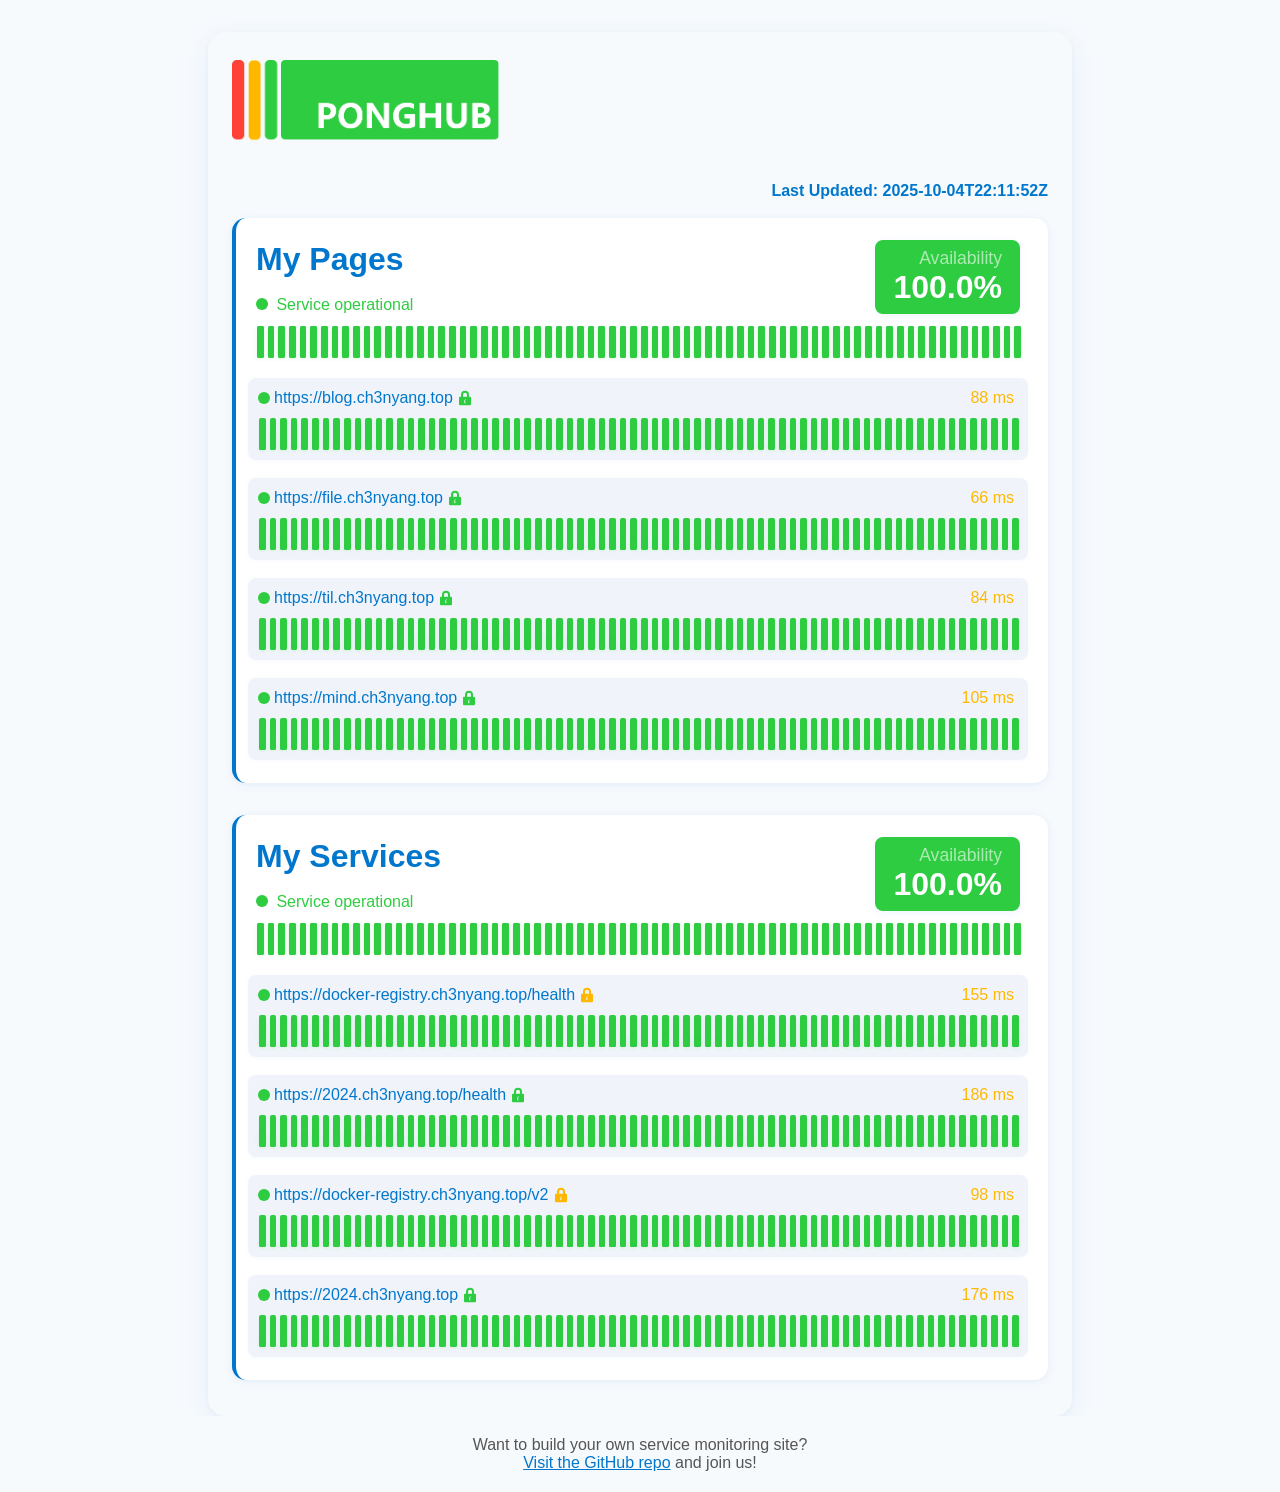
==== commit 50538462: "Deploying to gh-pages from @ WCY-dt/ponghub@912104f6046ff6c6c5333fd422ff0bbd2bc89a8d 🚀" ====
--- a/index.html
+++ b/index.html
@@ -88,7 +88,7 @@
 <body>
     <div class="container">
         <img src="/static/logo.png" alt="Service Status Report" class="logo-img">
-        <div class="update-time">Last Updated: 2025-10-04T21:34:45Z</div>
+        <div class="update-time">Last Updated: 2025-10-04T22:11:52Z</div>
         
         <div class="service-block">
             <div class="service-header">
@@ -112,14 +112,6 @@
                     
                     
                     
-                    <div class="status-rect status-all" title="2025-10-03T07:35:22Z: all" data-time="2025-10-03T07:35:22Z">
-                        
-                        <div class="status-rect-content" style="height: 100%;"></div>
-                        
-                    </div>
-                    
-                    
-                    
                     <div class="status-rect status-all" title="2025-10-03T08:17:50Z: all" data-time="2025-10-03T08:17:50Z">
                         
                         <div class="status-rect-content" style="height: 100%;"></div>
@@ -681,6 +673,14 @@
                     
                     
                     <div class="status-rect status-all" title="2025-10-04T21:34:43Z: all" data-time="2025-10-04T21:34:43Z">
+                        
+                        <div class="status-rect-content" style="height: 100%;"></div>
+                        
+                    </div>
+                    
+                    
+                    
+                    <div class="status-rect status-all" title="2025-10-04T22:11:51Z: all" data-time="2025-10-04T22:11:51Z">
                         
                         <div class="status-rect-content" style="height: 100%;"></div>
                         
@@ -713,7 +713,7 @@
                     
                         <span class="response-time-value
                             response-time-yellow">
-                            61 ms
+                            88 ms
                         </span>
                     
                 </div>
@@ -722,7 +722,47 @@
                     
                     
                         
-                            <div class="status-rect status-all" data-time="2025-10-03T07:35:23Z">
+                            <div class="status-rect status-all" data-time="2025-10-03T08:17:51Z">
+                                
+                                    <div class="status-rect-content" style="height: 10.6%;"></div>
+                                
+                            </div>
+                        
+                    
+                        
+                            <div class="status-rect status-all" data-time="2025-10-03T08:42:28Z">
+                                
+                                    <div class="status-rect-content" style="height: 60.8%;"></div>
+                                
+                            </div>
+                        
+                    
+                        
+                            <div class="status-rect status-all" data-time="2025-10-03T09:13:48Z">
+                                
+                                    <div class="status-rect-content" style="height: 28.8%;"></div>
+                                
+                            </div>
+                        
+                    
+                        
+                            <div class="status-rect status-all" data-time="2025-10-03T09:36:51Z">
+                                
+                                    <div class="status-rect-content" style="height: 11.2%;"></div>
+                                
+                            </div>
+                        
+                    
+                        
+                            <div class="status-rect status-all" data-time="2025-10-03T10:14:19Z">
+                                
+                                    <div class="status-rect-content" style="height: 14.4%;"></div>
+                                
+                            </div>
+                        
+                    
+                        
+                            <div class="status-rect status-all" data-time="2025-10-03T10:39:01Z">
                                 
                                     <div class="status-rect-content" style="height: 12.2%;"></div>
                                 
@@ -730,7 +770,231 @@
                         
                     
                         
-                            <div class="status-rect status-all" data-time="2025-10-03T08:17:51Z">
+                            <div class="status-rect status-all" data-time="2025-10-03T11:11:19Z">
+                                
+                                    <div class="status-rect-content" style="height: 36.2%;"></div>
+                                
+                            </div>
+                        
+                    
+                        
+                            <div class="status-rect status-all" data-time="2025-10-03T11:35:04Z">
+                                
+                                    <div class="status-rect-content" style="height: 23%;"></div>
+                                
+                            </div>
+                        
+                    
+                        
+                            <div class="status-rect status-all" data-time="2025-10-03T12:27:23Z">
+                                
+                                    <div class="status-rect-content" style="height: 14.8%;"></div>
+                                
+                            </div>
+                        
+                    
+                        
+                            <div class="status-rect status-all" data-time="2025-10-03T13:01:05Z">
+                                
+                                    <div class="status-rect-content" style="height: 13.8%;"></div>
+                                
+                            </div>
+                        
+                    
+                        
+                            <div class="status-rect status-all" data-time="2025-10-03T13:40:41Z">
+                                
+                                    <div class="status-rect-content" style="height: 27.4%;"></div>
+                                
+                            </div>
+                        
+                    
+                        
+                            <div class="status-rect status-all" data-time="2025-10-03T14:13:04Z">
+                                
+                                    <div class="status-rect-content" style="height: 19.8%;"></div>
+                                
+                            </div>
+                        
+                    
+                        
+                            <div class="status-rect status-all" data-time="2025-10-03T14:39:28Z">
+                                
+                                    <div class="status-rect-content" style="height: 12.8%;"></div>
+                                
+                            </div>
+                        
+                    
+                        
+                            <div class="status-rect status-all" data-time="2025-10-03T15:13:22Z">
+                                
+                                    <div class="status-rect-content" style="height: 19.8%;"></div>
+                                
+                            </div>
+                        
+                    
+                        
+                            <div class="status-rect status-all" data-time="2025-10-03T15:37:14Z">
+                                
+                                    <div class="status-rect-content" style="height: 32.6%;"></div>
+                                
+                            </div>
+                        
+                    
+                        
+                            <div class="status-rect status-all" data-time="2025-10-03T16:16:04Z">
+                                
+                                    <div class="status-rect-content" style="height: 43.6%;"></div>
+                                
+                            </div>
+                        
+                    
+                        
+                            <div class="status-rect status-all" data-time="2025-10-03T16:42:42Z">
+                                
+                                    <div class="status-rect-content" style="height: 38.6%;"></div>
+                                
+                            </div>
+                        
+                    
+                        
+                            <div class="status-rect status-all" data-time="2025-10-03T17:11:24Z">
+                                
+                                    <div class="status-rect-content" style="height: 17%;"></div>
+                                
+                            </div>
+                        
+                    
+                        
+                            <div class="status-rect status-all" data-time="2025-10-03T17:36:14Z">
+                                
+                                    <div class="status-rect-content" style="height: 28%;"></div>
+                                
+                            </div>
+                        
+                    
+                        
+                            <div class="status-rect status-all" data-time="2025-10-03T18:19:26Z">
+                                
+                                    <div class="status-rect-content" style="height: 52.4%;"></div>
+                                
+                            </div>
+                        
+                    
+                        
+                            <div class="status-rect status-all" data-time="2025-10-03T18:44:37Z">
+                                
+                                    <div class="status-rect-content" style="height: 17.8%;"></div>
+                                
+                            </div>
+                        
+                    
+                        
+                            <div class="status-rect status-all" data-time="2025-10-03T19:11:11Z">
+                                
+                                    <div class="status-rect-content" style="height: 32.6%;"></div>
+                                
+                            </div>
+                        
+                    
+                        
+                            <div class="status-rect status-all" data-time="2025-10-03T19:34:55Z">
+                                
+                                    <div class="status-rect-content" style="height: 40.6%;"></div>
+                                
+                            </div>
+                        
+                    
+                        
+                            <div class="status-rect status-all" data-time="2025-10-03T20:14:37Z">
+                                
+                                    <div class="status-rect-content" style="height: 43.2%;"></div>
+                                
+                            </div>
+                        
+                    
+                        
+                            <div class="status-rect status-all" data-time="2025-10-03T20:37:26Z">
+                                
+                                    <div class="status-rect-content" style="height: 11%;"></div>
+                                
+                            </div>
+                        
+                    
+                        
+                            <div class="status-rect status-all" data-time="2025-10-03T21:11:32Z">
+                                
+                                    <div class="status-rect-content" style="height: 38.6%;"></div>
+                                
+                            </div>
+                        
+                    
+                        
+                            <div class="status-rect status-all" data-time="2025-10-03T21:34:52Z">
+                                
+                                    <div class="status-rect-content" style="height: 28%;"></div>
+                                
+                            </div>
+                        
+                    
+                        
+                            <div class="status-rect status-all" data-time="2025-10-03T22:12:22Z">
+                                
+                                    <div class="status-rect-content" style="height: 35.2%;"></div>
+                                
+                            </div>
+                        
+                    
+                        
+                            <div class="status-rect status-all" data-time="2025-10-03T22:36:14Z">
+                                
+                                    <div class="status-rect-content" style="height: 31.8%;"></div>
+                                
+                            </div>
+                        
+                    
+                        
+                            <div class="status-rect status-all" data-time="2025-10-03T23:12:05Z">
+                                
+                                    <div class="status-rect-content" style="height: 32.2%;"></div>
+                                
+                            </div>
+                        
+                    
+                        
+                            <div class="status-rect status-all" data-time="2025-10-03T23:34:46Z">
+                                
+                                    <div class="status-rect-content" style="height: 14.2%;"></div>
+                                
+                            </div>
+                        
+                    
+                        
+                            <div class="status-rect status-all" data-time="2025-10-04T00:59:35Z">
+                                
+                                    <div class="status-rect-content" style="height: 27.8%;"></div>
+                                
+                            </div>
+                        
+                    
+                        
+                            <div class="status-rect status-all" data-time="2025-10-04T02:17:09Z">
+                                
+                                    <div class="status-rect-content" style="height: 29.2%;"></div>
+                                
+                            </div>
+                        
+                    
+                        
+                            <div class="status-rect status-all" data-time="2025-10-04T03:04:01Z">
+                                
+                                    <div class="status-rect-content" style="height: 41.6%;"></div>
+                                
+                            </div>
+                        
+                    
+                        
+                            <div class="status-rect status-all" data-time="2025-10-04T03:40:45Z">
                                 
                                     <div class="status-rect-content" style="height: 10.6%;"></div>
                                 
@@ -738,31 +1002,271 @@
                         
                     
                         
-                            <div class="status-rect status-all" data-time="2025-10-03T08:42:28Z">
-                                
-                                    <div class="status-rect-content" style="height: 60.8%;"></div>
-                                
-                            </div>
-                        
-                    
-                        
-                            <div class="status-rect status-all" data-time="2025-10-03T09:13:48Z">
-                                
-                                    <div class="status-rect-content" style="height: 28.8%;"></div>
-                                
-                            </div>
-                        
-                    
-                        
-                            <div class="status-rect status-all" data-time="2025-10-03T09:36:51Z">
-                                
-                                    <div class="status-rect-content" style="height: 11.2%;"></div>
-                                
-                            </div>
-                        
-                    
-                        
-                            <div class="status-rect status-all" data-time="2025-10-03T10:14:19Z">
+                            <div class="status-rect status-all" data-time="2025-10-04T04:15:30Z">
+                                
+                                    <div class="status-rect-content" style="height: 42.6%;"></div>
+                                
+                            </div>
+                        
+                    
+                        
+                            <div class="status-rect status-all" data-time="2025-10-04T04:39:15Z">
+                                
+                                    <div class="status-rect-content" style="height: 28%;"></div>
+                                
+                            </div>
+                        
+                    
+                        
+                            <div class="status-rect status-all" data-time="2025-10-04T05:12:07Z">
+                                
+                                    <div class="status-rect-content" style="height: 55%;"></div>
+                                
+                            </div>
+                        
+                    
+                        
+                            <div class="status-rect status-all" data-time="2025-10-04T05:37:11Z">
+                                
+                                    <div class="status-rect-content" style="height: 10%;"></div>
+                                
+                            </div>
+                        
+                    
+                        
+                            <div class="status-rect status-all" data-time="2025-10-04T06:18:36Z">
+                                
+                                    <div class="status-rect-content" style="height: 31.2%;"></div>
+                                
+                            </div>
+                        
+                    
+                        
+                            <div class="status-rect status-all" data-time="2025-10-04T06:43:09Z">
+                                
+                                    <div class="status-rect-content" style="height: 10%;"></div>
+                                
+                            </div>
+                        
+                    
+                        
+                            <div class="status-rect status-all" data-time="2025-10-04T07:11:52Z">
+                                
+                                    <div class="status-rect-content" style="height: 23%;"></div>
+                                
+                            </div>
+                        
+                    
+                        
+                            <div class="status-rect status-all" data-time="2025-10-04T07:34:34Z">
+                                
+                                    <div class="status-rect-content" style="height: 100%;"></div>
+                                
+                            </div>
+                        
+                    
+                        
+                            <div class="status-rect status-all" data-time="2025-10-04T08:15:39Z">
+                                
+                                    <div class="status-rect-content" style="height: 27.4%;"></div>
+                                
+                            </div>
+                        
+                    
+                        
+                            <div class="status-rect status-all" data-time="2025-10-04T08:39:41Z">
+                                
+                                    <div class="status-rect-content" style="height: 27.8%;"></div>
+                                
+                            </div>
+                        
+                    
+                        
+                            <div class="status-rect status-all" data-time="2025-10-04T09:12:20Z">
+                                
+                                    <div class="status-rect-content" style="height: 41.6%;"></div>
+                                
+                            </div>
+                        
+                    
+                        
+                            <div class="status-rect status-all" data-time="2025-10-04T09:34:27Z">
+                                
+                                    <div class="status-rect-content" style="height: 12.8%;"></div>
+                                
+                            </div>
+                        
+                    
+                        
+                            <div class="status-rect status-all" data-time="2025-10-04T10:12:24Z">
+                                
+                                    <div class="status-rect-content" style="height: 32.6%;"></div>
+                                
+                            </div>
+                        
+                    
+                        
+                            <div class="status-rect status-all" data-time="2025-10-04T10:37:06Z">
+                                
+                                    <div class="status-rect-content" style="height: 18.2%;"></div>
+                                
+                            </div>
+                        
+                    
+                        
+                            <div class="status-rect status-all" data-time="2025-10-04T11:09:41Z">
+                                
+                                    <div class="status-rect-content" style="height: 29.4%;"></div>
+                                
+                            </div>
+                        
+                    
+                        
+                            <div class="status-rect status-all" data-time="2025-10-04T11:34:44Z">
+                                
+                                    <div class="status-rect-content" style="height: 12.4%;"></div>
+                                
+                            </div>
+                        
+                    
+                        
+                            <div class="status-rect status-all" data-time="2025-10-04T12:23:59Z">
+                                
+                                    <div class="status-rect-content" style="height: 10.2%;"></div>
+                                
+                            </div>
+                        
+                    
+                        
+                            <div class="status-rect status-all" data-time="2025-10-04T12:56:08Z">
+                                
+                                    <div class="status-rect-content" style="height: 32%;"></div>
+                                
+                            </div>
+                        
+                    
+                        
+                            <div class="status-rect status-all" data-time="2025-10-04T13:17:52Z">
+                                
+                                    <div class="status-rect-content" style="height: 34.2%;"></div>
+                                
+                            </div>
+                        
+                    
+                        
+                            <div class="status-rect status-all" data-time="2025-10-04T13:34:52Z">
+                                
+                                    <div class="status-rect-content" style="height: 25.8%;"></div>
+                                
+                            </div>
+                        
+                    
+                        
+                            <div class="status-rect status-all" data-time="2025-10-04T14:10:51Z">
+                                
+                                    <div class="status-rect-content" style="height: 21.8%;"></div>
+                                
+                            </div>
+                        
+                    
+                        
+                            <div class="status-rect status-all" data-time="2025-10-04T14:35:33Z">
+                                
+                                    <div class="status-rect-content" style="height: 10.6%;"></div>
+                                
+                            </div>
+                        
+                    
+                        
+                            <div class="status-rect status-all" data-time="2025-10-04T15:11:50Z">
+                                
+                                    <div class="status-rect-content" style="height: 28%;"></div>
+                                
+                            </div>
+                        
+                    
+                        
+                            <div class="status-rect status-all" data-time="2025-10-04T15:34:32Z">
+                                
+                                    <div class="status-rect-content" style="height: 14.2%;"></div>
+                                
+                            </div>
+                        
+                    
+                        
+                            <div class="status-rect status-all" data-time="2025-10-04T16:15:05Z">
+                                
+                                    <div class="status-rect-content" style="height: 10.8%;"></div>
+                                
+                            </div>
+                        
+                    
+                        
+                            <div class="status-rect status-all" data-time="2025-10-04T16:39:57Z">
+                                
+                                    <div class="status-rect-content" style="height: 39.2%;"></div>
+                                
+                            </div>
+                        
+                    
+                        
+                            <div class="status-rect status-all" data-time="2025-10-04T17:10:43Z">
+                                
+                                    <div class="status-rect-content" style="height: 17%;"></div>
+                                
+                            </div>
+                        
+                    
+                        
+                            <div class="status-rect status-all" data-time="2025-10-04T17:34:56Z">
+                                
+                                    <div class="status-rect-content" style="height: 10%;"></div>
+                                
+                            </div>
+                        
+                    
+                        
+                            <div class="status-rect status-all" data-time="2025-10-04T18:17:36Z">
+                                
+                                    <div class="status-rect-content" style="height: 17%;"></div>
+                                
+                            </div>
+                        
+                    
+                        
+                            <div class="status-rect status-all" data-time="2025-10-04T18:41:56Z">
+                                
+                                    <div class="status-rect-content" style="height: 31.8%;"></div>
+                                
+                            </div>
+                        
+                    
+                        
+                            <div class="status-rect status-all" data-time="2025-10-04T19:09:28Z">
+                                
+                                    <div class="status-rect-content" style="height: 10%;"></div>
+                                
+                            </div>
+                        
+                    
+                        
+                            <div class="status-rect status-all" data-time="2025-10-04T19:34:52Z">
+                                
+                                    <div class="status-rect-content" style="height: 22.4%;"></div>
+                                
+                            </div>
+                        
+                    
+                        
+                            <div class="status-rect status-all" data-time="2025-10-04T20:13:04Z">
+                                
+                                    <div class="status-rect-content" style="height: 20.2%;"></div>
+                                
+                            </div>
+                        
+                    
+                        
+                            <div class="status-rect status-all" data-time="2025-10-04T20:35:42Z">
                                 
                                     <div class="status-rect-content" style="height: 14.4%;"></div>
                                 
@@ -770,7 +1274,15 @@
                         
                     
                         
-                            <div class="status-rect status-all" data-time="2025-10-03T10:39:01Z">
+                            <div class="status-rect status-all" data-time="2025-10-04T21:10:40Z">
+                                
+                                    <div class="status-rect-content" style="height: 20.8%;"></div>
+                                
+                            </div>
+                        
+                    
+                        
+                            <div class="status-rect status-all" data-time="2025-10-04T21:34:44Z">
                                 
                                     <div class="status-rect-content" style="height: 12.2%;"></div>
                                 
@@ -778,521 +1290,9 @@
                         
                     
                         
-                            <div class="status-rect status-all" data-time="2025-10-03T11:11:19Z">
-                                
-                                    <div class="status-rect-content" style="height: 36.2%;"></div>
-                                
-                            </div>
-                        
-                    
-                        
-                            <div class="status-rect status-all" data-time="2025-10-03T11:35:04Z">
-                                
-                                    <div class="status-rect-content" style="height: 23%;"></div>
-                                
-                            </div>
-                        
-                    
-                        
-                            <div class="status-rect status-all" data-time="2025-10-03T12:27:23Z">
-                                
-                                    <div class="status-rect-content" style="height: 14.8%;"></div>
-                                
-                            </div>
-                        
-                    
-                        
-                            <div class="status-rect status-all" data-time="2025-10-03T13:01:05Z">
-                                
-                                    <div class="status-rect-content" style="height: 13.8%;"></div>
-                                
-                            </div>
-                        
-                    
-                        
-                            <div class="status-rect status-all" data-time="2025-10-03T13:40:41Z">
-                                
-                                    <div class="status-rect-content" style="height: 27.4%;"></div>
-                                
-                            </div>
-                        
-                    
-                        
-                            <div class="status-rect status-all" data-time="2025-10-03T14:13:04Z">
-                                
-                                    <div class="status-rect-content" style="height: 19.8%;"></div>
-                                
-                            </div>
-                        
-                    
-                        
-                            <div class="status-rect status-all" data-time="2025-10-03T14:39:28Z">
-                                
-                                    <div class="status-rect-content" style="height: 12.8%;"></div>
-                                
-                            </div>
-                        
-                    
-                        
-                            <div class="status-rect status-all" data-time="2025-10-03T15:13:22Z">
-                                
-                                    <div class="status-rect-content" style="height: 19.8%;"></div>
-                                
-                            </div>
-                        
-                    
-                        
-                            <div class="status-rect status-all" data-time="2025-10-03T15:37:14Z">
-                                
-                                    <div class="status-rect-content" style="height: 32.6%;"></div>
-                                
-                            </div>
-                        
-                    
-                        
-                            <div class="status-rect status-all" data-time="2025-10-03T16:16:04Z">
-                                
-                                    <div class="status-rect-content" style="height: 43.6%;"></div>
-                                
-                            </div>
-                        
-                    
-                        
-                            <div class="status-rect status-all" data-time="2025-10-03T16:42:42Z">
-                                
-                                    <div class="status-rect-content" style="height: 38.6%;"></div>
-                                
-                            </div>
-                        
-                    
-                        
-                            <div class="status-rect status-all" data-time="2025-10-03T17:11:24Z">
-                                
-                                    <div class="status-rect-content" style="height: 17%;"></div>
-                                
-                            </div>
-                        
-                    
-                        
-                            <div class="status-rect status-all" data-time="2025-10-03T17:36:14Z">
-                                
-                                    <div class="status-rect-content" style="height: 28%;"></div>
-                                
-                            </div>
-                        
-                    
-                        
-                            <div class="status-rect status-all" data-time="2025-10-03T18:19:26Z">
-                                
-                                    <div class="status-rect-content" style="height: 52.4%;"></div>
-                                
-                            </div>
-                        
-                    
-                        
-                            <div class="status-rect status-all" data-time="2025-10-03T18:44:37Z">
-                                
-                                    <div class="status-rect-content" style="height: 17.8%;"></div>
-                                
-                            </div>
-                        
-                    
-                        
-                            <div class="status-rect status-all" data-time="2025-10-03T19:11:11Z">
-                                
-                                    <div class="status-rect-content" style="height: 32.6%;"></div>
-                                
-                            </div>
-                        
-                    
-                        
-                            <div class="status-rect status-all" data-time="2025-10-03T19:34:55Z">
-                                
-                                    <div class="status-rect-content" style="height: 40.6%;"></div>
-                                
-                            </div>
-                        
-                    
-                        
-                            <div class="status-rect status-all" data-time="2025-10-03T20:14:37Z">
-                                
-                                    <div class="status-rect-content" style="height: 43.2%;"></div>
-                                
-                            </div>
-                        
-                    
-                        
-                            <div class="status-rect status-all" data-time="2025-10-03T20:37:26Z">
-                                
-                                    <div class="status-rect-content" style="height: 11%;"></div>
-                                
-                            </div>
-                        
-                    
-                        
-                            <div class="status-rect status-all" data-time="2025-10-03T21:11:32Z">
-                                
-                                    <div class="status-rect-content" style="height: 38.6%;"></div>
-                                
-                            </div>
-                        
-                    
-                        
-                            <div class="status-rect status-all" data-time="2025-10-03T21:34:52Z">
-                                
-                                    <div class="status-rect-content" style="height: 28%;"></div>
-                                
-                            </div>
-                        
-                    
-                        
-                            <div class="status-rect status-all" data-time="2025-10-03T22:12:22Z">
-                                
-                                    <div class="status-rect-content" style="height: 35.2%;"></div>
-                                
-                            </div>
-                        
-                    
-                        
-                            <div class="status-rect status-all" data-time="2025-10-03T22:36:14Z">
-                                
-                                    <div class="status-rect-content" style="height: 31.8%;"></div>
-                                
-                            </div>
-                        
-                    
-                        
-                            <div class="status-rect status-all" data-time="2025-10-03T23:12:05Z">
-                                
-                                    <div class="status-rect-content" style="height: 32.2%;"></div>
-                                
-                            </div>
-                        
-                    
-                        
-                            <div class="status-rect status-all" data-time="2025-10-03T23:34:46Z">
-                                
-                                    <div class="status-rect-content" style="height: 14.2%;"></div>
-                                
-                            </div>
-                        
-                    
-                        
-                            <div class="status-rect status-all" data-time="2025-10-04T00:59:35Z">
-                                
-                                    <div class="status-rect-content" style="height: 27.8%;"></div>
-                                
-                            </div>
-                        
-                    
-                        
-                            <div class="status-rect status-all" data-time="2025-10-04T02:17:09Z">
-                                
-                                    <div class="status-rect-content" style="height: 29.2%;"></div>
-                                
-                            </div>
-                        
-                    
-                        
-                            <div class="status-rect status-all" data-time="2025-10-04T03:04:01Z">
-                                
-                                    <div class="status-rect-content" style="height: 41.6%;"></div>
-                                
-                            </div>
-                        
-                    
-                        
-                            <div class="status-rect status-all" data-time="2025-10-04T03:40:45Z">
-                                
-                                    <div class="status-rect-content" style="height: 10.6%;"></div>
-                                
-                            </div>
-                        
-                    
-                        
-                            <div class="status-rect status-all" data-time="2025-10-04T04:15:30Z">
-                                
-                                    <div class="status-rect-content" style="height: 42.6%;"></div>
-                                
-                            </div>
-                        
-                    
-                        
-                            <div class="status-rect status-all" data-time="2025-10-04T04:39:15Z">
-                                
-                                    <div class="status-rect-content" style="height: 28%;"></div>
-                                
-                            </div>
-                        
-                    
-                        
-                            <div class="status-rect status-all" data-time="2025-10-04T05:12:07Z">
-                                
-                                    <div class="status-rect-content" style="height: 55%;"></div>
-                                
-                            </div>
-                        
-                    
-                        
-                            <div class="status-rect status-all" data-time="2025-10-04T05:37:11Z">
-                                
-                                    <div class="status-rect-content" style="height: 10%;"></div>
-                                
-                            </div>
-                        
-                    
-                        
-                            <div class="status-rect status-all" data-time="2025-10-04T06:18:36Z">
-                                
-                                    <div class="status-rect-content" style="height: 31.2%;"></div>
-                                
-                            </div>
-                        
-                    
-                        
-                            <div class="status-rect status-all" data-time="2025-10-04T06:43:09Z">
-                                
-                                    <div class="status-rect-content" style="height: 10%;"></div>
-                                
-                            </div>
-                        
-                    
-                        
-                            <div class="status-rect status-all" data-time="2025-10-04T07:11:52Z">
-                                
-                                    <div class="status-rect-content" style="height: 23%;"></div>
-                                
-                            </div>
-                        
-                    
-                        
-                            <div class="status-rect status-all" data-time="2025-10-04T07:34:34Z">
-                                
-                                    <div class="status-rect-content" style="height: 100%;"></div>
-                                
-                            </div>
-                        
-                    
-                        
-                            <div class="status-rect status-all" data-time="2025-10-04T08:15:39Z">
-                                
-                                    <div class="status-rect-content" style="height: 27.4%;"></div>
-                                
-                            </div>
-                        
-                    
-                        
-                            <div class="status-rect status-all" data-time="2025-10-04T08:39:41Z">
-                                
-                                    <div class="status-rect-content" style="height: 27.8%;"></div>
-                                
-                            </div>
-                        
-                    
-                        
-                            <div class="status-rect status-all" data-time="2025-10-04T09:12:20Z">
-                                
-                                    <div class="status-rect-content" style="height: 41.6%;"></div>
-                                
-                            </div>
-                        
-                    
-                        
-                            <div class="status-rect status-all" data-time="2025-10-04T09:34:27Z">
-                                
-                                    <div class="status-rect-content" style="height: 12.8%;"></div>
-                                
-                            </div>
-                        
-                    
-                        
-                            <div class="status-rect status-all" data-time="2025-10-04T10:12:24Z">
-                                
-                                    <div class="status-rect-content" style="height: 32.6%;"></div>
-                                
-                            </div>
-                        
-                    
-                        
-                            <div class="status-rect status-all" data-time="2025-10-04T10:37:06Z">
-                                
-                                    <div class="status-rect-content" style="height: 18.2%;"></div>
-                                
-                            </div>
-                        
-                    
-                        
-                            <div class="status-rect status-all" data-time="2025-10-04T11:09:41Z">
-                                
-                                    <div class="status-rect-content" style="height: 29.4%;"></div>
-                                
-                            </div>
-                        
-                    
-                        
-                            <div class="status-rect status-all" data-time="2025-10-04T11:34:44Z">
-                                
-                                    <div class="status-rect-content" style="height: 12.4%;"></div>
-                                
-                            </div>
-                        
-                    
-                        
-                            <div class="status-rect status-all" data-time="2025-10-04T12:23:59Z">
-                                
-                                    <div class="status-rect-content" style="height: 10.2%;"></div>
-                                
-                            </div>
-                        
-                    
-                        
-                            <div class="status-rect status-all" data-time="2025-10-04T12:56:08Z">
-                                
-                                    <div class="status-rect-content" style="height: 32%;"></div>
-                                
-                            </div>
-                        
-                    
-                        
-                            <div class="status-rect status-all" data-time="2025-10-04T13:17:52Z">
-                                
-                                    <div class="status-rect-content" style="height: 34.2%;"></div>
-                                
-                            </div>
-                        
-                    
-                        
-                            <div class="status-rect status-all" data-time="2025-10-04T13:34:52Z">
-                                
-                                    <div class="status-rect-content" style="height: 25.8%;"></div>
-                                
-                            </div>
-                        
-                    
-                        
-                            <div class="status-rect status-all" data-time="2025-10-04T14:10:51Z">
-                                
-                                    <div class="status-rect-content" style="height: 21.8%;"></div>
-                                
-                            </div>
-                        
-                    
-                        
-                            <div class="status-rect status-all" data-time="2025-10-04T14:35:33Z">
-                                
-                                    <div class="status-rect-content" style="height: 10.6%;"></div>
-                                
-                            </div>
-                        
-                    
-                        
-                            <div class="status-rect status-all" data-time="2025-10-04T15:11:50Z">
-                                
-                                    <div class="status-rect-content" style="height: 28%;"></div>
-                                
-                            </div>
-                        
-                    
-                        
-                            <div class="status-rect status-all" data-time="2025-10-04T15:34:32Z">
-                                
-                                    <div class="status-rect-content" style="height: 14.2%;"></div>
-                                
-                            </div>
-                        
-                    
-                        
-                            <div class="status-rect status-all" data-time="2025-10-04T16:15:05Z">
-                                
-                                    <div class="status-rect-content" style="height: 10.8%;"></div>
-                                
-                            </div>
-                        
-                    
-                        
-                            <div class="status-rect status-all" data-time="2025-10-04T16:39:57Z">
-                                
-                                    <div class="status-rect-content" style="height: 39.2%;"></div>
-                                
-                            </div>
-                        
-                    
-                        
-                            <div class="status-rect status-all" data-time="2025-10-04T17:10:43Z">
-                                
-                                    <div class="status-rect-content" style="height: 17%;"></div>
-                                
-                            </div>
-                        
-                    
-                        
-                            <div class="status-rect status-all" data-time="2025-10-04T17:34:56Z">
-                                
-                                    <div class="status-rect-content" style="height: 10%;"></div>
-                                
-                            </div>
-                        
-                    
-                        
-                            <div class="status-rect status-all" data-time="2025-10-04T18:17:36Z">
-                                
-                                    <div class="status-rect-content" style="height: 17%;"></div>
-                                
-                            </div>
-                        
-                    
-                        
-                            <div class="status-rect status-all" data-time="2025-10-04T18:41:56Z">
-                                
-                                    <div class="status-rect-content" style="height: 31.8%;"></div>
-                                
-                            </div>
-                        
-                    
-                        
-                            <div class="status-rect status-all" data-time="2025-10-04T19:09:28Z">
-                                
-                                    <div class="status-rect-content" style="height: 10%;"></div>
-                                
-                            </div>
-                        
-                    
-                        
-                            <div class="status-rect status-all" data-time="2025-10-04T19:34:52Z">
-                                
-                                    <div class="status-rect-content" style="height: 22.4%;"></div>
-                                
-                            </div>
-                        
-                    
-                        
-                            <div class="status-rect status-all" data-time="2025-10-04T20:13:04Z">
-                                
-                                    <div class="status-rect-content" style="height: 20.2%;"></div>
-                                
-                            </div>
-                        
-                    
-                        
-                            <div class="status-rect status-all" data-time="2025-10-04T20:35:42Z">
-                                
-                                    <div class="status-rect-content" style="height: 14.4%;"></div>
-                                
-                            </div>
-                        
-                    
-                        
-                            <div class="status-rect status-all" data-time="2025-10-04T21:10:40Z">
-                                
-                                    <div class="status-rect-content" style="height: 20.8%;"></div>
-                                
-                            </div>
-                        
-                    
-                        
-                            <div class="status-rect status-all" data-time="2025-10-04T21:34:44Z">
-                                
-                                    <div class="status-rect-content" style="height: 12.2%;"></div>
+                            <div class="status-rect status-all" data-time="2025-10-04T22:11:51Z">
+                                
+                                    <div class="status-rect-content" style="height: 17.6%;"></div>
                                 
                             </div>
                         
@@ -1323,7 +1323,7 @@
                     
                         <span class="response-time-value
                             response-time-yellow">
-                            61 ms
+                            66 ms
                         </span>
                     
                 </div>
@@ -1332,14 +1332,6 @@
                     
                     
                         
-                            <div class="status-rect status-all" data-time="2025-10-03T07:35:23Z">
-                                
-                                    <div class="status-rect-content" style="height: 11%;"></div>
-                                
-                            </div>
-                        
-                    
-                        
                             <div class="status-rect status-all" data-time="2025-10-03T08:17:51Z">
                                 
                                     <div class="status-rect-content" style="height: 12.4%;"></div>
@@ -1903,6 +1895,14 @@
                             <div class="status-rect status-all" data-time="2025-10-04T21:34:44Z">
                                 
                                     <div class="status-rect-content" style="height: 12.2%;"></div>
+                                
+                            </div>
+                        
+                    
+                        
+                            <div class="status-rect status-all" data-time="2025-10-04T22:11:52Z">
+                                
+                                    <div class="status-rect-content" style="height: 13.2%;"></div>
                                 
                             </div>
                         
@@ -1933,7 +1933,7 @@
                     
                         <span class="response-time-value
                             response-time-yellow">
-                            56 ms
+                            84 ms
                         </span>
                     
                 </div>
@@ -1942,7 +1942,79 @@
                     
                     
                         
-                            <div class="status-rect status-all" data-time="2025-10-03T07:35:23Z">
+                            <div class="status-rect status-all" data-time="2025-10-03T08:17:51Z">
+                                
+                                    <div class="status-rect-content" style="height: 13.4%;"></div>
+                                
+                            </div>
+                        
+                    
+                        
+                            <div class="status-rect status-all" data-time="2025-10-03T08:42:29Z">
+                                
+                                    <div class="status-rect-content" style="height: 46.2%;"></div>
+                                
+                            </div>
+                        
+                    
+                        
+                            <div class="status-rect status-all" data-time="2025-10-03T09:13:49Z">
+                                
+                                    <div class="status-rect-content" style="height: 29.4%;"></div>
+                                
+                            </div>
+                        
+                    
+                        
+                            <div class="status-rect status-all" data-time="2025-10-03T09:36:51Z">
+                                
+                                    <div class="status-rect-content" style="height: 13.8%;"></div>
+                                
+                            </div>
+                        
+                    
+                        
+                            <div class="status-rect status-all" data-time="2025-10-03T10:14:20Z">
+                                
+                                    <div class="status-rect-content" style="height: 15.4%;"></div>
+                                
+                            </div>
+                        
+                    
+                        
+                            <div class="status-rect status-all" data-time="2025-10-03T10:39:02Z">
+                                
+                                    <div class="status-rect-content" style="height: 12.8%;"></div>
+                                
+                            </div>
+                        
+                    
+                        
+                            <div class="status-rect status-all" data-time="2025-10-03T11:11:20Z">
+                                
+                                    <div class="status-rect-content" style="height: 29%;"></div>
+                                
+                            </div>
+                        
+                    
+                        
+                            <div class="status-rect status-all" data-time="2025-10-03T11:35:05Z">
+                                
+                                    <div class="status-rect-content" style="height: 15.4%;"></div>
+                                
+                            </div>
+                        
+                    
+                        
+                            <div class="status-rect status-all" data-time="2025-10-03T12:27:24Z">
+                                
+                                    <div class="status-rect-content" style="height: 15.2%;"></div>
+                                
+                            </div>
+                        
+                    
+                        
+                            <div class="status-rect status-all" data-time="2025-10-03T13:01:05Z">
                                 
                                     <div class="status-rect-content" style="height: 17%;"></div>
                                 
@@ -1950,23 +2022,223 @@
                         
                     
                         
-                            <div class="status-rect status-all" data-time="2025-10-03T08:17:51Z">
-                                
-                                    <div class="status-rect-content" style="height: 13.4%;"></div>
-                                
-                            </div>
-                        
-                    
-                        
-                            <div class="status-rect status-all" data-time="2025-10-03T08:42:29Z">
-                                
-                                    <div class="status-rect-content" style="height: 46.2%;"></div>
-                                
-                            </div>
-                        
-                    
-                        
-                            <div class="status-rect status-all" data-time="2025-10-03T09:13:49Z">
+                            <div class="status-rect status-all" data-time="2025-10-03T13:40:42Z">
+                                
+                                    <div class="status-rect-content" style="height: 38.4%;"></div>
+                                
+                            </div>
+                        
+                    
+                        
+                            <div class="status-rect status-all" data-time="2025-10-03T14:13:04Z">
+                                
+                                    <div class="status-rect-content" style="height: 16.8%;"></div>
+                                
+                            </div>
+                        
+                    
+                        
+                            <div class="status-rect status-all" data-time="2025-10-03T14:39:29Z">
+                                
+                                    <div class="status-rect-content" style="height: 15%;"></div>
+                                
+                            </div>
+                        
+                    
+                        
+                            <div class="status-rect status-all" data-time="2025-10-03T15:13:23Z">
+                                
+                                    <div class="status-rect-content" style="height: 20.6%;"></div>
+                                
+                            </div>
+                        
+                    
+                        
+                            <div class="status-rect status-all" data-time="2025-10-03T15:37:15Z">
+                                
+                                    <div class="status-rect-content" style="height: 50.2%;"></div>
+                                
+                            </div>
+                        
+                    
+                        
+                            <div class="status-rect status-all" data-time="2025-10-03T16:16:05Z">
+                                
+                                    <div class="status-rect-content" style="height: 42%;"></div>
+                                
+                            </div>
+                        
+                    
+                        
+                            <div class="status-rect status-all" data-time="2025-10-03T16:42:43Z">
+                                
+                                    <div class="status-rect-content" style="height: 39.6%;"></div>
+                                
+                            </div>
+                        
+                    
+                        
+                            <div class="status-rect status-all" data-time="2025-10-03T17:11:25Z">
+                                
+                                    <div class="status-rect-content" style="height: 15.8%;"></div>
+                                
+                            </div>
+                        
+                    
+                        
+                            <div class="status-rect status-all" data-time="2025-10-03T17:36:14Z">
+                                
+                                    <div class="status-rect-content" style="height: 72.8%;"></div>
+                                
+                            </div>
+                        
+                    
+                        
+                            <div class="status-rect status-all" data-time="2025-10-03T18:19:27Z">
+                                
+                                    <div class="status-rect-content" style="height: 100%;"></div>
+                                
+                            </div>
+                        
+                    
+                        
+                            <div class="status-rect status-all" data-time="2025-10-03T18:44:37Z">
+                                
+                                    <div class="status-rect-content" style="height: 14%;"></div>
+                                
+                            </div>
+                        
+                    
+                        
+                            <div class="status-rect status-all" data-time="2025-10-03T19:11:12Z">
+                                
+                                    <div class="status-rect-content" style="height: 35.4%;"></div>
+                                
+                            </div>
+                        
+                    
+                        
+                            <div class="status-rect status-all" data-time="2025-10-03T19:34:56Z">
+                                
+                                    <div class="status-rect-content" style="height: 32.4%;"></div>
+                                
+                            </div>
+                        
+                    
+                        
+                            <div class="status-rect status-all" data-time="2025-10-03T20:14:38Z">
+                                
+                                    <div class="status-rect-content" style="height: 49.4%;"></div>
+                                
+                            </div>
+                        
+                    
+                        
+                            <div class="status-rect status-all" data-time="2025-10-03T20:37:27Z">
+                                
+                                    <div class="status-rect-content" style="height: 10.8%;"></div>
+                                
+                            </div>
+                        
+                    
+                        
+                            <div class="status-rect status-all" data-time="2025-10-03T21:11:34Z">
+                                
+                                    <div class="status-rect-content" style="height: 35.4%;"></div>
+                                
+                            </div>
+                        
+                    
+                        
+                            <div class="status-rect status-all" data-time="2025-10-03T21:34:53Z">
+                                
+                                    <div class="status-rect-content" style="height: 60.2%;"></div>
+                                
+                            </div>
+                        
+                    
+                        
+                            <div class="status-rect status-all" data-time="2025-10-03T22:12:23Z">
+                                
+                                    <div class="status-rect-content" style="height: 35.6%;"></div>
+                                
+                            </div>
+                        
+                    
+                        
+                            <div class="status-rect status-all" data-time="2025-10-03T22:36:15Z">
+                                
+                                    <div class="status-rect-content" style="height: 54%;"></div>
+                                
+                            </div>
+                        
+                    
+                        
+                            <div class="status-rect status-all" data-time="2025-10-03T23:12:05Z">
+                                
+                                    <div class="status-rect-content" style="height: 40%;"></div>
+                                
+                            </div>
+                        
+                    
+                        
+                            <div class="status-rect status-all" data-time="2025-10-03T23:34:46Z">
+                                
+                                    <div class="status-rect-content" style="height: 15.2%;"></div>
+                                
+                            </div>
+                        
+                    
+                        
+                            <div class="status-rect status-all" data-time="2025-10-04T00:59:36Z">
+                                
+                                    <div class="status-rect-content" style="height: 100%;"></div>
+                                
+                            </div>
+                        
+                    
+                        
+                            <div class="status-rect status-all" data-time="2025-10-04T02:17:09Z">
+                                
+                                    <div class="status-rect-content" style="height: 30.8%;"></div>
+                                
+                            </div>
+                        
+                    
+                        
+                            <div class="status-rect status-all" data-time="2025-10-04T03:04:02Z">
+                                
+                                    <div class="status-rect-content" style="height: 33.8%;"></div>
+                                
+                            </div>
+                        
+                    
+                        
+                            <div class="status-rect status-all" data-time="2025-10-04T03:40:46Z">
+                                
+                                    <div class="status-rect-content" style="height: 10.8%;"></div>
+                                
+                            </div>
+                        
+                    
+                        
+                            <div class="status-rect status-all" data-time="2025-10-04T04:15:31Z">
+                                
+                                    <div class="status-rect-content" style="height: 31%;"></div>
+                                
+                            </div>
+                        
+                    
+                        
+                            <div class="status-rect status-all" data-time="2025-10-04T04:39:16Z">
+                                
+                                    <div class="status-rect-content" style="height: 29.8%;"></div>
+                                
+                            </div>
+                        
+                    
+                        
+                            <div class="status-rect status-all" data-time="2025-10-04T05:12:08Z">
                                 
                                     <div class="status-rect-content" style="height: 29.4%;"></div>
                                 
@@ -1974,47 +2246,207 @@
                         
                     
                         
-                            <div class="status-rect status-all" data-time="2025-10-03T09:36:51Z">
-                                
-                                    <div class="status-rect-content" style="height: 13.8%;"></div>
-                                
-                            </div>
-                        
-                    
-                        
-                            <div class="status-rect status-all" data-time="2025-10-03T10:14:20Z">
-                                
-                                    <div class="status-rect-content" style="height: 15.4%;"></div>
-                                
-                            </div>
-                        
-                    
-                        
-                            <div class="status-rect status-all" data-time="2025-10-03T10:39:02Z">
-                                
-                                    <div class="status-rect-content" style="height: 12.8%;"></div>
-                                
-                            </div>
-                        
-                    
-                        
-                            <div class="status-rect status-all" data-time="2025-10-03T11:11:20Z">
-                                
-                                    <div class="status-rect-content" style="height: 29%;"></div>
-                                
-                            </div>
-                        
-                    
-                        
-                            <div class="status-rect status-all" data-time="2025-10-03T11:35:05Z">
-                                
-                                    <div class="status-rect-content" style="height: 15.4%;"></div>
-                                
-                            </div>
-                        
-                    
-                        
-                            <div class="status-rect status-all" data-time="2025-10-03T12:27:24Z">
+                            <div class="status-rect status-all" data-time="2025-10-04T05:37:12Z">
+                                
+                                    <div class="status-rect-content" style="height: 11.8%;"></div>
+                                
+                            </div>
+                        
+                    
+                        
+                            <div class="status-rect status-all" data-time="2025-10-04T06:18:37Z">
+                                
+                                    <div class="status-rect-content" style="height: 30.8%;"></div>
+                                
+                            </div>
+                        
+                    
+                        
+                            <div class="status-rect status-all" data-time="2025-10-04T06:43:10Z">
+                                
+                                    <div class="status-rect-content" style="height: 11.2%;"></div>
+                                
+                            </div>
+                        
+                    
+                        
+                            <div class="status-rect status-all" data-time="2025-10-04T07:11:53Z">
+                                
+                                    <div class="status-rect-content" style="height: 24.8%;"></div>
+                                
+                            </div>
+                        
+                    
+                        
+                            <div class="status-rect status-all" data-time="2025-10-04T07:34:36Z">
+                                
+                                    <div class="status-rect-content" style="height: 44.2%;"></div>
+                                
+                            </div>
+                        
+                    
+                        
+                            <div class="status-rect status-all" data-time="2025-10-04T08:15:40Z">
+                                
+                                    <div class="status-rect-content" style="height: 25%;"></div>
+                                
+                            </div>
+                        
+                    
+                        
+                            <div class="status-rect status-all" data-time="2025-10-04T08:39:42Z">
+                                
+                                    <div class="status-rect-content" style="height: 28%;"></div>
+                                
+                            </div>
+                        
+                    
+                        
+                            <div class="status-rect status-all" data-time="2025-10-04T09:12:21Z">
+                                
+                                    <div class="status-rect-content" style="height: 48.8%;"></div>
+                                
+                            </div>
+                        
+                    
+                        
+                            <div class="status-rect status-all" data-time="2025-10-04T09:34:28Z">
+                                
+                                    <div class="status-rect-content" style="height: 10%;"></div>
+                                
+                            </div>
+                        
+                    
+                        
+                            <div class="status-rect status-all" data-time="2025-10-04T10:12:24Z">
+                                
+                                    <div class="status-rect-content" style="height: 25.8%;"></div>
+                                
+                            </div>
+                        
+                    
+                        
+                            <div class="status-rect status-all" data-time="2025-10-04T10:37:06Z">
+                                
+                                    <div class="status-rect-content" style="height: 10%;"></div>
+                                
+                            </div>
+                        
+                    
+                        
+                            <div class="status-rect status-all" data-time="2025-10-04T11:09:41Z">
+                                
+                                    <div class="status-rect-content" style="height: 25.2%;"></div>
+                                
+                            </div>
+                        
+                    
+                        
+                            <div class="status-rect status-all" data-time="2025-10-04T11:34:44Z">
+                                
+                                    <div class="status-rect-content" style="height: 10%;"></div>
+                                
+                            </div>
+                        
+                    
+                        
+                            <div class="status-rect status-all" data-time="2025-10-04T12:24:00Z">
+                                
+                                    <div class="status-rect-content" style="height: 11%;"></div>
+                                
+                            </div>
+                        
+                    
+                        
+                            <div class="status-rect status-all" data-time="2025-10-04T12:56:09Z">
+                                
+                                    <div class="status-rect-content" style="height: 31.2%;"></div>
+                                
+                            </div>
+                        
+                    
+                        
+                            <div class="status-rect status-all" data-time="2025-10-04T13:17:52Z">
+                                
+                                    <div class="status-rect-content" style="height: 32.4%;"></div>
+                                
+                            </div>
+                        
+                    
+                        
+                            <div class="status-rect status-all" data-time="2025-10-04T13:34:52Z">
+                                
+                                    <div class="status-rect-content" style="height: 26.2%;"></div>
+                                
+                            </div>
+                        
+                    
+                        
+                            <div class="status-rect status-all" data-time="2025-10-04T14:10:51Z">
+                                
+                                    <div class="status-rect-content" style="height: 23.4%;"></div>
+                                
+                            </div>
+                        
+                    
+                        
+                            <div class="status-rect status-all" data-time="2025-10-04T14:35:33Z">
+                                
+                                    <div class="status-rect-content" style="height: 10%;"></div>
+                                
+                            </div>
+                        
+                    
+                        
+                            <div class="status-rect status-all" data-time="2025-10-04T15:11:51Z">
+                                
+                                    <div class="status-rect-content" style="height: 29.4%;"></div>
+                                
+                            </div>
+                        
+                    
+                        
+                            <div class="status-rect status-all" data-time="2025-10-04T15:34:33Z">
+                                
+                                    <div class="status-rect-content" style="height: 16.6%;"></div>
+                                
+                            </div>
+                        
+                    
+                        
+                            <div class="status-rect status-all" data-time="2025-10-04T16:15:06Z">
+                                
+                                    <div class="status-rect-content" style="height: 11.4%;"></div>
+                                
+                            </div>
+                        
+                    
+                        
+                            <div class="status-rect status-all" data-time="2025-10-04T16:39:58Z">
+                                
+                                    <div class="status-rect-content" style="height: 28.2%;"></div>
+                                
+                            </div>
+                        
+                    
+                        
+                            <div class="status-rect status-all" data-time="2025-10-04T17:10:44Z">
+                                
+                                    <div class="status-rect-content" style="height: 32.6%;"></div>
+                                
+                            </div>
+                        
+                    
+                        
+                            <div class="status-rect status-all" data-time="2025-10-04T17:34:57Z">
+                                
+                                    <div class="status-rect-content" style="height: 35.8%;"></div>
+                                
+                            </div>
+                        
+                    
+                        
+                            <div class="status-rect status-all" data-time="2025-10-04T18:17:37Z">
                                 
                                     <div class="status-rect-content" style="height: 15.2%;"></div>
                                 
@@ -2022,497 +2454,65 @@
                         
                     
                         
-                            <div class="status-rect status-all" data-time="2025-10-03T13:01:05Z">
-                                
-                                    <div class="status-rect-content" style="height: 17%;"></div>
-                                
-                            </div>
-                        
-                    
-                        
-                            <div class="status-rect status-all" data-time="2025-10-03T13:40:42Z">
-                                
-                                    <div class="status-rect-content" style="height: 38.4%;"></div>
-                                
-                            </div>
-                        
-                    
-                        
-                            <div class="status-rect status-all" data-time="2025-10-03T14:13:04Z">
+                            <div class="status-rect status-all" data-time="2025-10-04T18:41:56Z">
+                                
+                                    <div class="status-rect-content" style="height: 33%;"></div>
+                                
+                            </div>
+                        
+                    
+                        
+                            <div class="status-rect status-all" data-time="2025-10-04T19:09:28Z">
+                                
+                                    <div class="status-rect-content" style="height: 10%;"></div>
+                                
+                            </div>
+                        
+                    
+                        
+                            <div class="status-rect status-all" data-time="2025-10-04T19:34:52Z">
+                                
+                                    <div class="status-rect-content" style="height: 13.2%;"></div>
+                                
+                            </div>
+                        
+                    
+                        
+                            <div class="status-rect status-all" data-time="2025-10-04T20:13:05Z">
+                                
+                                    <div class="status-rect-content" style="height: 15.2%;"></div>
+                                
+                            </div>
+                        
+                    
+                        
+                            <div class="status-rect status-all" data-time="2025-10-04T20:35:42Z">
+                                
+                                    <div class="status-rect-content" style="height: 26.2%;"></div>
+                                
+                            </div>
+                        
+                    
+                        
+                            <div class="status-rect status-all" data-time="2025-10-04T21:10:41Z">
+                                
+                                    <div class="status-rect-content" style="height: 31.6%;"></div>
+                                
+                            </div>
+                        
+                    
+                        
+                            <div class="status-rect status-all" data-time="2025-10-04T21:34:44Z">
+                                
+                                    <div class="status-rect-content" style="height: 11.2%;"></div>
+                                
+                            </div>
+                        
+                    
+                        
+                            <div class="status-rect status-all" data-time="2025-10-04T22:11:52Z">
                                 
                                     <div class="status-rect-content" style="height: 16.8%;"></div>
-                                
-                            </div>
-                        
-                    
-                        
-                            <div class="status-rect status-all" data-time="2025-10-03T14:39:29Z">
-                                
-                                    <div class="status-rect-content" style="height: 15%;"></div>
-                                
-                            </div>
-                        
-                    
-                        
-                            <div class="status-rect status-all" data-time="2025-10-03T15:13:23Z">
-                                
-                                    <div class="status-rect-content" style="height: 20.6%;"></div>
-                                
-                            </div>
-                        
-                    
-                        
-                            <div class="status-rect status-all" data-time="2025-10-03T15:37:15Z">
-                                
-                                    <div class="status-rect-content" style="height: 50.2%;"></div>
-                                
-                            </div>
-                        
-                    
-                        
-                            <div class="status-rect status-all" data-time="2025-10-03T16:16:05Z">
-                                
-                                    <div class="status-rect-content" style="height: 42%;"></div>
-                                
-                            </div>
-                        
-                    
-                        
-                            <div class="status-rect status-all" data-time="2025-10-03T16:42:43Z">
-                                
-                                    <div class="status-rect-content" style="height: 39.6%;"></div>
-                                
-                            </div>
-                        
-                    
-                        
-                            <div class="status-rect status-all" data-time="2025-10-03T17:11:25Z">
-                                
-                                    <div class="status-rect-content" style="height: 15.8%;"></div>
-                                
-                            </div>
-                        
-                    
-                        
-                            <div class="status-rect status-all" data-time="2025-10-03T17:36:14Z">
-                                
-                                    <div class="status-rect-content" style="height: 72.8%;"></div>
-                                
-                            </div>
-                        
-                    
-                        
-                            <div class="status-rect status-all" data-time="2025-10-03T18:19:27Z">
-                                
-                                    <div class="status-rect-content" style="height: 100%;"></div>
-                                
-                            </div>
-                        
-                    
-                        
-                            <div class="status-rect status-all" data-time="2025-10-03T18:44:37Z">
-                                
-                                    <div class="status-rect-content" style="height: 14%;"></div>
-                                
-                            </div>
-                        
-                    
-                        
-                            <div class="status-rect status-all" data-time="2025-10-03T19:11:12Z">
-                                
-                                    <div class="status-rect-content" style="height: 35.4%;"></div>
-                                
-                            </div>
-                        
-                    
-                        
-                            <div class="status-rect status-all" data-time="2025-10-03T19:34:56Z">
-                                
-                                    <div class="status-rect-content" style="height: 32.4%;"></div>
-                                
-                            </div>
-                        
-                    
-                        
-                            <div class="status-rect status-all" data-time="2025-10-03T20:14:38Z">
-                                
-                                    <div class="status-rect-content" style="height: 49.4%;"></div>
-                                
-                            </div>
-                        
-                    
-                        
-                            <div class="status-rect status-all" data-time="2025-10-03T20:37:27Z">
-                                
-                                    <div class="status-rect-content" style="height: 10.8%;"></div>
-                                
-                            </div>
-                        
-                    
-                        
-                            <div class="status-rect status-all" data-time="2025-10-03T21:11:34Z">
-                                
-                                    <div class="status-rect-content" style="height: 35.4%;"></div>
-                                
-                            </div>
-                        
-                    
-                        
-                            <div class="status-rect status-all" data-time="2025-10-03T21:34:53Z">
-                                
-                                    <div class="status-rect-content" style="height: 60.2%;"></div>
-                                
-                            </div>
-                        
-                    
-                        
-                            <div class="status-rect status-all" data-time="2025-10-03T22:12:23Z">
-                                
-                                    <div class="status-rect-content" style="height: 35.6%;"></div>
-                                
-                            </div>
-                        
-                    
-                        
-                            <div class="status-rect status-all" data-time="2025-10-03T22:36:15Z">
-                                
-                                    <div class="status-rect-content" style="height: 54%;"></div>
-                                
-                            </div>
-                        
-                    
-                        
-                            <div class="status-rect status-all" data-time="2025-10-03T23:12:05Z">
-                                
-                                    <div class="status-rect-content" style="height: 40%;"></div>
-                                
-                            </div>
-                        
-                    
-                        
-                            <div class="status-rect status-all" data-time="2025-10-03T23:34:46Z">
-                                
-                                    <div class="status-rect-content" style="height: 15.2%;"></div>
-                                
-                            </div>
-                        
-                    
-                        
-                            <div class="status-rect status-all" data-time="2025-10-04T00:59:36Z">
-                                
-                                    <div class="status-rect-content" style="height: 100%;"></div>
-                                
-                            </div>
-                        
-                    
-                        
-                            <div class="status-rect status-all" data-time="2025-10-04T02:17:09Z">
-                                
-                                    <div class="status-rect-content" style="height: 30.8%;"></div>
-                                
-                            </div>
-                        
-                    
-                        
-                            <div class="status-rect status-all" data-time="2025-10-04T03:04:02Z">
-                                
-                                    <div class="status-rect-content" style="height: 33.8%;"></div>
-                                
-                            </div>
-                        
-                    
-                        
-                            <div class="status-rect status-all" data-time="2025-10-04T03:40:46Z">
-                                
-                                    <div class="status-rect-content" style="height: 10.8%;"></div>
-                                
-                            </div>
-                        
-                    
-                        
-                            <div class="status-rect status-all" data-time="2025-10-04T04:15:31Z">
-                                
-                                    <div class="status-rect-content" style="height: 31%;"></div>
-                                
-                            </div>
-                        
-                    
-                        
-                            <div class="status-rect status-all" data-time="2025-10-04T04:39:16Z">
-                                
-                                    <div class="status-rect-content" style="height: 29.8%;"></div>
-                                
-                            </div>
-                        
-                    
-                        
-                            <div class="status-rect status-all" data-time="2025-10-04T05:12:08Z">
-                                
-                                    <div class="status-rect-content" style="height: 29.4%;"></div>
-                                
-                            </div>
-                        
-                    
-                        
-                            <div class="status-rect status-all" data-time="2025-10-04T05:37:12Z">
-                                
-                                    <div class="status-rect-content" style="height: 11.8%;"></div>
-                                
-                            </div>
-                        
-                    
-                        
-                            <div class="status-rect status-all" data-time="2025-10-04T06:18:37Z">
-                                
-                                    <div class="status-rect-content" style="height: 30.8%;"></div>
-                                
-                            </div>
-                        
-                    
-                        
-                            <div class="status-rect status-all" data-time="2025-10-04T06:43:10Z">
-                                
-                                    <div class="status-rect-content" style="height: 11.2%;"></div>
-                                
-                            </div>
-                        
-                    
-                        
-                            <div class="status-rect status-all" data-time="2025-10-04T07:11:53Z">
-                                
-                                    <div class="status-rect-content" style="height: 24.8%;"></div>
-                                
-                            </div>
-                        
-                    
-                        
-                            <div class="status-rect status-all" data-time="2025-10-04T07:34:36Z">
-                                
-                                    <div class="status-rect-content" style="height: 44.2%;"></div>
-                                
-                            </div>
-                        
-                    
-                        
-                            <div class="status-rect status-all" data-time="2025-10-04T08:15:40Z">
-                                
-                                    <div class="status-rect-content" style="height: 25%;"></div>
-                                
-                            </div>
-                        
-                    
-                        
-                            <div class="status-rect status-all" data-time="2025-10-04T08:39:42Z">
-                                
-                                    <div class="status-rect-content" style="height: 28%;"></div>
-                                
-                            </div>
-                        
-                    
-                        
-                            <div class="status-rect status-all" data-time="2025-10-04T09:12:21Z">
-                                
-                                    <div class="status-rect-content" style="height: 48.8%;"></div>
-                                
-                            </div>
-                        
-                    
-                        
-                            <div class="status-rect status-all" data-time="2025-10-04T09:34:28Z">
-                                
-                                    <div class="status-rect-content" style="height: 10%;"></div>
-                                
-                            </div>
-                        
-                    
-                        
-                            <div class="status-rect status-all" data-time="2025-10-04T10:12:24Z">
-                                
-                                    <div class="status-rect-content" style="height: 25.8%;"></div>
-                                
-                            </div>
-                        
-                    
-                        
-                            <div class="status-rect status-all" data-time="2025-10-04T10:37:06Z">
-                                
-                                    <div class="status-rect-content" style="height: 10%;"></div>
-                                
-                            </div>
-                        
-                    
-                        
-                            <div class="status-rect status-all" data-time="2025-10-04T11:09:41Z">
-                                
-                                    <div class="status-rect-content" style="height: 25.2%;"></div>
-                                
-                            </div>
-                        
-                    
-                        
-                            <div class="status-rect status-all" data-time="2025-10-04T11:34:44Z">
-                                
-                                    <div class="status-rect-content" style="height: 10%;"></div>
-                                
-                            </div>
-                        
-                    
-                        
-                            <div class="status-rect status-all" data-time="2025-10-04T12:24:00Z">
-                                
-                                    <div class="status-rect-content" style="height: 11%;"></div>
-                                
-                            </div>
-                        
-                    
-                        
-                            <div class="status-rect status-all" data-time="2025-10-04T12:56:09Z">
-                                
-                                    <div class="status-rect-content" style="height: 31.2%;"></div>
-                                
-                            </div>
-                        
-                    
-                        
-                            <div class="status-rect status-all" data-time="2025-10-04T13:17:52Z">
-                                
-                                    <div class="status-rect-content" style="height: 32.4%;"></div>
-                                
-                            </div>
-                        
-                    
-                        
-                            <div class="status-rect status-all" data-time="2025-10-04T13:34:52Z">
-                                
-                                    <div class="status-rect-content" style="height: 26.2%;"></div>
-                                
-                            </div>
-                        
-                    
-                        
-                            <div class="status-rect status-all" data-time="2025-10-04T14:10:51Z">
-                                
-                                    <div class="status-rect-content" style="height: 23.4%;"></div>
-                                
-                            </div>
-                        
-                    
-                        
-                            <div class="status-rect status-all" data-time="2025-10-04T14:35:33Z">
-                                
-                                    <div class="status-rect-content" style="height: 10%;"></div>
-                                
-                            </div>
-                        
-                    
-                        
-                            <div class="status-rect status-all" data-time="2025-10-04T15:11:51Z">
-                                
-                                    <div class="status-rect-content" style="height: 29.4%;"></div>
-                                
-                            </div>
-                        
-                    
-                        
-                            <div class="status-rect status-all" data-time="2025-10-04T15:34:33Z">
-                                
-                                    <div class="status-rect-content" style="height: 16.6%;"></div>
-                                
-                            </div>
-                        
-                    
-                        
-                            <div class="status-rect status-all" data-time="2025-10-04T16:15:06Z">
-                                
-                                    <div class="status-rect-content" style="height: 11.4%;"></div>
-                                
-                            </div>
-                        
-                    
-                        
-                            <div class="status-rect status-all" data-time="2025-10-04T16:39:58Z">
-                                
-                                    <div class="status-rect-content" style="height: 28.2%;"></div>
-                                
-                            </div>
-                        
-                    
-                        
-                            <div class="status-rect status-all" data-time="2025-10-04T17:10:44Z">
-                                
-                                    <div class="status-rect-content" style="height: 32.6%;"></div>
-                                
-                            </div>
-                        
-                    
-                        
-                            <div class="status-rect status-all" data-time="2025-10-04T17:34:57Z">
-                                
-                                    <div class="status-rect-content" style="height: 35.8%;"></div>
-                                
-                            </div>
-                        
-                    
-                        
-                            <div class="status-rect status-all" data-time="2025-10-04T18:17:37Z">
-                                
-                                    <div class="status-rect-content" style="height: 15.2%;"></div>
-                                
-                            </div>
-                        
-                    
-                        
-                            <div class="status-rect status-all" data-time="2025-10-04T18:41:56Z">
-                                
-                                    <div class="status-rect-content" style="height: 33%;"></div>
-                                
-                            </div>
-                        
-                    
-                        
-                            <div class="status-rect status-all" data-time="2025-10-04T19:09:28Z">
-                                
-                                    <div class="status-rect-content" style="height: 10%;"></div>
-                                
-                            </div>
-                        
-                    
-                        
-                            <div class="status-rect status-all" data-time="2025-10-04T19:34:52Z">
-                                
-                                    <div class="status-rect-content" style="height: 13.2%;"></div>
-                                
-                            </div>
-                        
-                    
-                        
-                            <div class="status-rect status-all" data-time="2025-10-04T20:13:05Z">
-                                
-                                    <div class="status-rect-content" style="height: 15.2%;"></div>
-                                
-                            </div>
-                        
-                    
-                        
-                            <div class="status-rect status-all" data-time="2025-10-04T20:35:42Z">
-                                
-                                    <div class="status-rect-content" style="height: 26.2%;"></div>
-                                
-                            </div>
-                        
-                    
-                        
-                            <div class="status-rect status-all" data-time="2025-10-04T21:10:41Z">
-                                
-                                    <div class="status-rect-content" style="height: 31.6%;"></div>
-                                
-                            </div>
-                        
-                    
-                        
-                            <div class="status-rect status-all" data-time="2025-10-04T21:34:44Z">
-                                
-                                    <div class="status-rect-content" style="height: 11.2%;"></div>
                                 
                             </div>
                         
@@ -2543,7 +2543,7 @@
                     
                         <span class="response-time-value
                             response-time-yellow">
-                            61 ms
+                            105 ms
                         </span>
                     
                 </div>
@@ -2552,7 +2552,167 @@
                     
                     
                         
-                            <div class="status-rect status-all" data-time="2025-10-03T07:35:24Z">
+                            <div class="status-rect status-all" data-time="2025-10-03T08:17:52Z">
+                                
+                                    <div class="status-rect-content" style="height: 11.8%;"></div>
+                                
+                            </div>
+                        
+                    
+                        
+                            <div class="status-rect status-all" data-time="2025-10-03T08:42:29Z">
+                                
+                                    <div class="status-rect-content" style="height: 29%;"></div>
+                                
+                            </div>
+                        
+                    
+                        
+                            <div class="status-rect status-all" data-time="2025-10-03T09:13:49Z">
+                                
+                                    <div class="status-rect-content" style="height: 29%;"></div>
+                                
+                            </div>
+                        
+                    
+                        
+                            <div class="status-rect status-all" data-time="2025-10-03T09:36:51Z">
+                                
+                                    <div class="status-rect-content" style="height: 11.6%;"></div>
+                                
+                            </div>
+                        
+                    
+                        
+                            <div class="status-rect status-all" data-time="2025-10-03T10:14:20Z">
+                                
+                                    <div class="status-rect-content" style="height: 19.8%;"></div>
+                                
+                            </div>
+                        
+                    
+                        
+                            <div class="status-rect status-all" data-time="2025-10-03T10:39:02Z">
+                                
+                                    <div class="status-rect-content" style="height: 11.8%;"></div>
+                                
+                            </div>
+                        
+                    
+                        
+                            <div class="status-rect status-all" data-time="2025-10-03T11:11:20Z">
+                                
+                                    <div class="status-rect-content" style="height: 26.8%;"></div>
+                                
+                            </div>
+                        
+                    
+                        
+                            <div class="status-rect status-all" data-time="2025-10-03T11:35:05Z">
+                                
+                                    <div class="status-rect-content" style="height: 10.4%;"></div>
+                                
+                            </div>
+                        
+                    
+                        
+                            <div class="status-rect status-all" data-time="2025-10-03T12:27:24Z">
+                                
+                                    <div class="status-rect-content" style="height: 13.6%;"></div>
+                                
+                            </div>
+                        
+                    
+                        
+                            <div class="status-rect status-all" data-time="2025-10-03T13:01:06Z">
+                                
+                                    <div class="status-rect-content" style="height: 18.6%;"></div>
+                                
+                            </div>
+                        
+                    
+                        
+                            <div class="status-rect status-all" data-time="2025-10-03T13:40:42Z">
+                                
+                                    <div class="status-rect-content" style="height: 27.6%;"></div>
+                                
+                            </div>
+                        
+                    
+                        
+                            <div class="status-rect status-all" data-time="2025-10-03T14:13:05Z">
+                                
+                                    <div class="status-rect-content" style="height: 19%;"></div>
+                                
+                            </div>
+                        
+                    
+                        
+                            <div class="status-rect status-all" data-time="2025-10-03T14:39:29Z">
+                                
+                                    <div class="status-rect-content" style="height: 14.8%;"></div>
+                                
+                            </div>
+                        
+                    
+                        
+                            <div class="status-rect status-all" data-time="2025-10-03T15:13:23Z">
+                                
+                                    <div class="status-rect-content" style="height: 27.2%;"></div>
+                                
+                            </div>
+                        
+                    
+                        
+                            <div class="status-rect status-all" data-time="2025-10-03T15:37:15Z">
+                                
+                                    <div class="status-rect-content" style="height: 38.6%;"></div>
+                                
+                            </div>
+                        
+                    
+                        
+                            <div class="status-rect status-all" data-time="2025-10-03T16:16:05Z">
+                                
+                                    <div class="status-rect-content" style="height: 37%;"></div>
+                                
+                            </div>
+                        
+                    
+                        
+                            <div class="status-rect status-all" data-time="2025-10-03T16:42:43Z">
+                                
+                                    <div class="status-rect-content" style="height: 36.4%;"></div>
+                                
+                            </div>
+                        
+                    
+                        
+                            <div class="status-rect status-all" data-time="2025-10-03T17:11:25Z">
+                                
+                                    <div class="status-rect-content" style="height: 13.8%;"></div>
+                                
+                            </div>
+                        
+                    
+                        
+                            <div class="status-rect status-all" data-time="2025-10-03T17:36:15Z">
+                                
+                                    <div class="status-rect-content" style="height: 32.6%;"></div>
+                                
+                            </div>
+                        
+                    
+                        
+                            <div class="status-rect status-all" data-time="2025-10-03T18:19:27Z">
+                                
+                                    <div class="status-rect-content" style="height: 38%;"></div>
+                                
+                            </div>
+                        
+                    
+                        
+                            <div class="status-rect status-all" data-time="2025-10-03T18:44:38Z">
                                 
                                     <div class="status-rect-content" style="height: 12%;"></div>
                                 
@@ -2560,31 +2720,239 @@
                         
                     
                         
-                            <div class="status-rect status-all" data-time="2025-10-03T08:17:52Z">
-                                
-                                    <div class="status-rect-content" style="height: 11.8%;"></div>
-                                
-                            </div>
-                        
-                    
-                        
-                            <div class="status-rect status-all" data-time="2025-10-03T08:42:29Z">
-                                
-                                    <div class="status-rect-content" style="height: 29%;"></div>
-                                
-                            </div>
-                        
-                    
-                        
-                            <div class="status-rect status-all" data-time="2025-10-03T09:13:49Z">
-                                
-                                    <div class="status-rect-content" style="height: 29%;"></div>
-                                
-                            </div>
-                        
-                    
-                        
-                            <div class="status-rect status-all" data-time="2025-10-03T09:36:51Z">
+                            <div class="status-rect status-all" data-time="2025-10-03T19:11:12Z">
+                                
+                                    <div class="status-rect-content" style="height: 35.8%;"></div>
+                                
+                            </div>
+                        
+                    
+                        
+                            <div class="status-rect status-all" data-time="2025-10-03T19:34:56Z">
+                                
+                                    <div class="status-rect-content" style="height: 40.8%;"></div>
+                                
+                            </div>
+                        
+                    
+                        
+                            <div class="status-rect status-all" data-time="2025-10-03T20:14:38Z">
+                                
+                                    <div class="status-rect-content" style="height: 37%;"></div>
+                                
+                            </div>
+                        
+                    
+                        
+                            <div class="status-rect status-all" data-time="2025-10-03T20:37:27Z">
+                                
+                                    <div class="status-rect-content" style="height: 16%;"></div>
+                                
+                            </div>
+                        
+                    
+                        
+                            <div class="status-rect status-all" data-time="2025-10-03T21:11:34Z">
+                                
+                                    <div class="status-rect-content" style="height: 37.6%;"></div>
+                                
+                            </div>
+                        
+                    
+                        
+                            <div class="status-rect status-all" data-time="2025-10-03T21:34:54Z">
+                                
+                                    <div class="status-rect-content" style="height: 24.6%;"></div>
+                                
+                            </div>
+                        
+                    
+                        
+                            <div class="status-rect status-all" data-time="2025-10-03T22:12:23Z">
+                                
+                                    <div class="status-rect-content" style="height: 42.8%;"></div>
+                                
+                            </div>
+                        
+                    
+                        
+                            <div class="status-rect status-all" data-time="2025-10-03T22:36:15Z">
+                                
+                                    <div class="status-rect-content" style="height: 34.6%;"></div>
+                                
+                            </div>
+                        
+                    
+                        
+                            <div class="status-rect status-all" data-time="2025-10-03T23:12:06Z">
+                                
+                                    <div class="status-rect-content" style="height: 32%;"></div>
+                                
+                            </div>
+                        
+                    
+                        
+                            <div class="status-rect status-all" data-time="2025-10-03T23:34:46Z">
+                                
+                                    <div class="status-rect-content" style="height: 17.4%;"></div>
+                                
+                            </div>
+                        
+                    
+                        
+                            <div class="status-rect status-all" data-time="2025-10-04T00:59:38Z">
+                                
+                                    <div class="status-rect-content" style="height: 30.4%;"></div>
+                                
+                            </div>
+                        
+                    
+                        
+                            <div class="status-rect status-all" data-time="2025-10-04T02:17:10Z">
+                                
+                                    <div class="status-rect-content" style="height: 35.4%;"></div>
+                                
+                            </div>
+                        
+                    
+                        
+                            <div class="status-rect status-all" data-time="2025-10-04T03:04:02Z">
+                                
+                                    <div class="status-rect-content" style="height: 33.6%;"></div>
+                                
+                            </div>
+                        
+                    
+                        
+                            <div class="status-rect status-all" data-time="2025-10-04T03:40:46Z">
+                                
+                                    <div class="status-rect-content" style="height: 10%;"></div>
+                                
+                            </div>
+                        
+                    
+                        
+                            <div class="status-rect status-all" data-time="2025-10-04T04:15:31Z">
+                                
+                                    <div class="status-rect-content" style="height: 31%;"></div>
+                                
+                            </div>
+                        
+                    
+                        
+                            <div class="status-rect status-all" data-time="2025-10-04T04:39:16Z">
+                                
+                                    <div class="status-rect-content" style="height: 25.4%;"></div>
+                                
+                            </div>
+                        
+                    
+                        
+                            <div class="status-rect status-all" data-time="2025-10-04T05:12:08Z">
+                                
+                                    <div class="status-rect-content" style="height: 31%;"></div>
+                                
+                            </div>
+                        
+                    
+                        
+                            <div class="status-rect status-all" data-time="2025-10-04T05:37:12Z">
+                                
+                                    <div class="status-rect-content" style="height: 10%;"></div>
+                                
+                            </div>
+                        
+                    
+                        
+                            <div class="status-rect status-all" data-time="2025-10-04T06:18:37Z">
+                                
+                                    <div class="status-rect-content" style="height: 37%;"></div>
+                                
+                            </div>
+                        
+                    
+                        
+                            <div class="status-rect status-all" data-time="2025-10-04T06:43:10Z">
+                                
+                                    <div class="status-rect-content" style="height: 14.2%;"></div>
+                                
+                            </div>
+                        
+                    
+                        
+                            <div class="status-rect status-all" data-time="2025-10-04T07:11:53Z">
+                                
+                                    <div class="status-rect-content" style="height: 24.2%;"></div>
+                                
+                            </div>
+                        
+                    
+                        
+                            <div class="status-rect status-all" data-time="2025-10-04T07:34:36Z">
+                                
+                                    <div class="status-rect-content" style="height: 31.4%;"></div>
+                                
+                            </div>
+                        
+                    
+                        
+                            <div class="status-rect status-all" data-time="2025-10-04T08:15:40Z">
+                                
+                                    <div class="status-rect-content" style="height: 48.4%;"></div>
+                                
+                            </div>
+                        
+                    
+                        
+                            <div class="status-rect status-all" data-time="2025-10-04T08:39:42Z">
+                                
+                                    <div class="status-rect-content" style="height: 29.8%;"></div>
+                                
+                            </div>
+                        
+                    
+                        
+                            <div class="status-rect status-all" data-time="2025-10-04T09:12:21Z">
+                                
+                                    <div class="status-rect-content" style="height: 24.6%;"></div>
+                                
+                            </div>
+                        
+                    
+                        
+                            <div class="status-rect status-all" data-time="2025-10-04T09:34:28Z">
+                                
+                                    <div class="status-rect-content" style="height: 10%;"></div>
+                                
+                            </div>
+                        
+                    
+                        
+                            <div class="status-rect status-all" data-time="2025-10-04T10:12:25Z">
+                                
+                                    <div class="status-rect-content" style="height: 27.4%;"></div>
+                                
+                            </div>
+                        
+                    
+                        
+                            <div class="status-rect status-all" data-time="2025-10-04T10:37:06Z">
+                                
+                                    <div class="status-rect-content" style="height: 19.4%;"></div>
+                                
+                            </div>
+                        
+                    
+                        
+                            <div class="status-rect status-all" data-time="2025-10-04T11:09:42Z">
+                                
+                                    <div class="status-rect-content" style="height: 24.6%;"></div>
+                                
+                            </div>
+                        
+                    
+                        
+                            <div class="status-rect status-all" data-time="2025-10-04T11:34:45Z">
                                 
                                     <div class="status-rect-content" style="height: 11.6%;"></div>
                                 
@@ -2592,55 +2960,135 @@
                         
                     
                         
-                            <div class="status-rect status-all" data-time="2025-10-03T10:14:20Z">
-                                
-                                    <div class="status-rect-content" style="height: 19.8%;"></div>
-                                
-                            </div>
-                        
-                    
-                        
-                            <div class="status-rect status-all" data-time="2025-10-03T10:39:02Z">
-                                
-                                    <div class="status-rect-content" style="height: 11.8%;"></div>
-                                
-                            </div>
-                        
-                    
-                        
-                            <div class="status-rect status-all" data-time="2025-10-03T11:11:20Z">
-                                
-                                    <div class="status-rect-content" style="height: 26.8%;"></div>
-                                
-                            </div>
-                        
-                    
-                        
-                            <div class="status-rect status-all" data-time="2025-10-03T11:35:05Z">
-                                
-                                    <div class="status-rect-content" style="height: 10.4%;"></div>
-                                
-                            </div>
-                        
-                    
-                        
-                            <div class="status-rect status-all" data-time="2025-10-03T12:27:24Z">
-                                
-                                    <div class="status-rect-content" style="height: 13.6%;"></div>
-                                
-                            </div>
-                        
-                    
-                        
-                            <div class="status-rect status-all" data-time="2025-10-03T13:01:06Z">
-                                
-                                    <div class="status-rect-content" style="height: 18.6%;"></div>
-                                
-                            </div>
-                        
-                    
-                        
-                            <div class="status-rect status-all" data-time="2025-10-03T13:40:42Z">
+                            <div class="status-rect status-all" data-time="2025-10-04T12:24:00Z">
+                                
+                                    <div class="status-rect-content" style="height: 13%;"></div>
+                                
+                            </div>
+                        
+                    
+                        
+                            <div class="status-rect status-all" data-time="2025-10-04T12:56:09Z">
+                                
+                                    <div class="status-rect-content" style="height: 30.2%;"></div>
+                                
+                            </div>
+                        
+                    
+                        
+                            <div class="status-rect status-all" data-time="2025-10-04T13:17:53Z">
+                                
+                                    <div class="status-rect-content" style="height: 31.2%;"></div>
+                                
+                            </div>
+                        
+                    
+                        
+                            <div class="status-rect status-all" data-time="2025-10-04T13:34:53Z">
+                                
+                                    <div class="status-rect-content" style="height: 26.2%;"></div>
+                                
+                            </div>
+                        
+                    
+                        
+                            <div class="status-rect status-all" data-time="2025-10-04T14:10:52Z">
+                                
+                                    <div class="status-rect-content" style="height: 26.4%;"></div>
+                                
+                            </div>
+                        
+                    
+                        
+                            <div class="status-rect status-all" data-time="2025-10-04T14:35:34Z">
+                                
+                                    <div class="status-rect-content" style="height: 11.4%;"></div>
+                                
+                            </div>
+                        
+                    
+                        
+                            <div class="status-rect status-all" data-time="2025-10-04T15:11:51Z">
+                                
+                                    <div class="status-rect-content" style="height: 50.2%;"></div>
+                                
+                            </div>
+                        
+                    
+                        
+                            <div class="status-rect status-all" data-time="2025-10-04T15:34:33Z">
+                                
+                                    <div class="status-rect-content" style="height: 33%;"></div>
+                                
+                            </div>
+                        
+                    
+                        
+                            <div class="status-rect status-all" data-time="2025-10-04T16:15:06Z">
+                                
+                                    <div class="status-rect-content" style="height: 20.4%;"></div>
+                                
+                            </div>
+                        
+                    
+                        
+                            <div class="status-rect status-all" data-time="2025-10-04T16:39:58Z">
+                                
+                                    <div class="status-rect-content" style="height: 33.4%;"></div>
+                                
+                            </div>
+                        
+                    
+                        
+                            <div class="status-rect status-all" data-time="2025-10-04T17:10:44Z">
+                                
+                                    <div class="status-rect-content" style="height: 17%;"></div>
+                                
+                            </div>
+                        
+                    
+                        
+                            <div class="status-rect status-all" data-time="2025-10-04T17:34:57Z">
+                                
+                                    <div class="status-rect-content" style="height: 31.2%;"></div>
+                                
+                            </div>
+                        
+                    
+                        
+                            <div class="status-rect status-all" data-time="2025-10-04T18:17:37Z">
+                                
+                                    <div class="status-rect-content" style="height: 15%;"></div>
+                                
+                            </div>
+                        
+                    
+                        
+                            <div class="status-rect status-all" data-time="2025-10-04T18:41:57Z">
+                                
+                                    <div class="status-rect-content" style="height: 28.4%;"></div>
+                                
+                            </div>
+                        
+                    
+                        
+                            <div class="status-rect status-all" data-time="2025-10-04T19:09:29Z">
+                                
+                                    <div class="status-rect-content" style="height: 22.8%;"></div>
+                                
+                            </div>
+                        
+                    
+                        
+                            <div class="status-rect status-all" data-time="2025-10-04T19:34:52Z">
+                                
+                                    <div class="status-rect-content" style="height: 16.4%;"></div>
+                                
+                            </div>
+                        
+                    
+                        
+                            <div class="status-rect status-all" data-time="2025-10-04T20:13:05Z">
                                 
                                     <div class="status-rect-content" style="height: 27.6%;"></div>
                                 
@@ -2648,319 +3096,7 @@
                         
                     
                         
-                            <div class="status-rect status-all" data-time="2025-10-03T14:13:05Z">
-                                
-                                    <div class="status-rect-content" style="height: 19%;"></div>
-                                
-                            </div>
-                        
-                    
-                        
-                            <div class="status-rect status-all" data-time="2025-10-03T14:39:29Z">
-                                
-                                    <div class="status-rect-content" style="height: 14.8%;"></div>
-                                
-                            </div>
-                        
-                    
-                        
-                            <div class="status-rect status-all" data-time="2025-10-03T15:13:23Z">
-                                
-                                    <div class="status-rect-content" style="height: 27.2%;"></div>
-                                
-                            </div>
-                        
-                    
-                        
-                            <div class="status-rect status-all" data-time="2025-10-03T15:37:15Z">
-                                
-                                    <div class="status-rect-content" style="height: 38.6%;"></div>
-                                
-                            </div>
-                        
-                    
-                        
-                            <div class="status-rect status-all" data-time="2025-10-03T16:16:05Z">
-                                
-                                    <div class="status-rect-content" style="height: 37%;"></div>
-                                
-                            </div>
-                        
-                    
-                        
-                            <div class="status-rect status-all" data-time="2025-10-03T16:42:43Z">
-                                
-                                    <div class="status-rect-content" style="height: 36.4%;"></div>
-                                
-                            </div>
-                        
-                    
-                        
-                            <div class="status-rect status-all" data-time="2025-10-03T17:11:25Z">
-                                
-                                    <div class="status-rect-content" style="height: 13.8%;"></div>
-                                
-                            </div>
-                        
-                    
-                        
-                            <div class="status-rect status-all" data-time="2025-10-03T17:36:15Z">
-                                
-                                    <div class="status-rect-content" style="height: 32.6%;"></div>
-                                
-                            </div>
-                        
-                    
-                        
-                            <div class="status-rect status-all" data-time="2025-10-03T18:19:27Z">
-                                
-                                    <div class="status-rect-content" style="height: 38%;"></div>
-                                
-                            </div>
-                        
-                    
-                        
-                            <div class="status-rect status-all" data-time="2025-10-03T18:44:38Z">
-                                
-                                    <div class="status-rect-content" style="height: 12%;"></div>
-                                
-                            </div>
-                        
-                    
-                        
-                            <div class="status-rect status-all" data-time="2025-10-03T19:11:12Z">
-                                
-                                    <div class="status-rect-content" style="height: 35.8%;"></div>
-                                
-                            </div>
-                        
-                    
-                        
-                            <div class="status-rect status-all" data-time="2025-10-03T19:34:56Z">
-                                
-                                    <div class="status-rect-content" style="height: 40.8%;"></div>
-                                
-                            </div>
-                        
-                    
-                        
-                            <div class="status-rect status-all" data-time="2025-10-03T20:14:38Z">
-                                
-                                    <div class="status-rect-content" style="height: 37%;"></div>
-                                
-                            </div>
-                        
-                    
-                        
-                            <div class="status-rect status-all" data-time="2025-10-03T20:37:27Z">
-                                
-                                    <div class="status-rect-content" style="height: 16%;"></div>
-                                
-                            </div>
-                        
-                    
-                        
-                            <div class="status-rect status-all" data-time="2025-10-03T21:11:34Z">
-                                
-                                    <div class="status-rect-content" style="height: 37.6%;"></div>
-                                
-                            </div>
-                        
-                    
-                        
-                            <div class="status-rect status-all" data-time="2025-10-03T21:34:54Z">
-                                
-                                    <div class="status-rect-content" style="height: 24.6%;"></div>
-                                
-                            </div>
-                        
-                    
-                        
-                            <div class="status-rect status-all" data-time="2025-10-03T22:12:23Z">
-                                
-                                    <div class="status-rect-content" style="height: 42.8%;"></div>
-                                
-                            </div>
-                        
-                    
-                        
-                            <div class="status-rect status-all" data-time="2025-10-03T22:36:15Z">
-                                
-                                    <div class="status-rect-content" style="height: 34.6%;"></div>
-                                
-                            </div>
-                        
-                    
-                        
-                            <div class="status-rect status-all" data-time="2025-10-03T23:12:06Z">
-                                
-                                    <div class="status-rect-content" style="height: 32%;"></div>
-                                
-                            </div>
-                        
-                    
-                        
-                            <div class="status-rect status-all" data-time="2025-10-03T23:34:46Z">
-                                
-                                    <div class="status-rect-content" style="height: 17.4%;"></div>
-                                
-                            </div>
-                        
-                    
-                        
-                            <div class="status-rect status-all" data-time="2025-10-04T00:59:38Z">
-                                
-                                    <div class="status-rect-content" style="height: 30.4%;"></div>
-                                
-                            </div>
-                        
-                    
-                        
-                            <div class="status-rect status-all" data-time="2025-10-04T02:17:10Z">
-                                
-                                    <div class="status-rect-content" style="height: 35.4%;"></div>
-                                
-                            </div>
-                        
-                    
-                        
-                            <div class="status-rect status-all" data-time="2025-10-04T03:04:02Z">
-                                
-                                    <div class="status-rect-content" style="height: 33.6%;"></div>
-                                
-                            </div>
-                        
-                    
-                        
-                            <div class="status-rect status-all" data-time="2025-10-04T03:40:46Z">
-                                
-                                    <div class="status-rect-content" style="height: 10%;"></div>
-                                
-                            </div>
-                        
-                    
-                        
-                            <div class="status-rect status-all" data-time="2025-10-04T04:15:31Z">
-                                
-                                    <div class="status-rect-content" style="height: 31%;"></div>
-                                
-                            </div>
-                        
-                    
-                        
-                            <div class="status-rect status-all" data-time="2025-10-04T04:39:16Z">
-                                
-                                    <div class="status-rect-content" style="height: 25.4%;"></div>
-                                
-                            </div>
-                        
-                    
-                        
-                            <div class="status-rect status-all" data-time="2025-10-04T05:12:08Z">
-                                
-                                    <div class="status-rect-content" style="height: 31%;"></div>
-                                
-                            </div>
-                        
-                    
-                        
-                            <div class="status-rect status-all" data-time="2025-10-04T05:37:12Z">
-                                
-                                    <div class="status-rect-content" style="height: 10%;"></div>
-                                
-                            </div>
-                        
-                    
-                        
-                            <div class="status-rect status-all" data-time="2025-10-04T06:18:37Z">
-                                
-                                    <div class="status-rect-content" style="height: 37%;"></div>
-                                
-                            </div>
-                        
-                    
-                        
-                            <div class="status-rect status-all" data-time="2025-10-04T06:43:10Z">
-                                
-                                    <div class="status-rect-content" style="height: 14.2%;"></div>
-                                
-                            </div>
-                        
-                    
-                        
-                            <div class="status-rect status-all" data-time="2025-10-04T07:11:53Z">
-                                
-                                    <div class="status-rect-content" style="height: 24.2%;"></div>
-                                
-                            </div>
-                        
-                    
-                        
-                            <div class="status-rect status-all" data-time="2025-10-04T07:34:36Z">
-                                
-                                    <div class="status-rect-content" style="height: 31.4%;"></div>
-                                
-                            </div>
-                        
-                    
-                        
-                            <div class="status-rect status-all" data-time="2025-10-04T08:15:40Z">
-                                
-                                    <div class="status-rect-content" style="height: 48.4%;"></div>
-                                
-                            </div>
-                        
-                    
-                        
-                            <div class="status-rect status-all" data-time="2025-10-04T08:39:42Z">
-                                
-                                    <div class="status-rect-content" style="height: 29.8%;"></div>
-                                
-                            </div>
-                        
-                    
-                        
-                            <div class="status-rect status-all" data-time="2025-10-04T09:12:21Z">
-                                
-                                    <div class="status-rect-content" style="height: 24.6%;"></div>
-                                
-                            </div>
-                        
-                    
-                        
-                            <div class="status-rect status-all" data-time="2025-10-04T09:34:28Z">
-                                
-                                    <div class="status-rect-content" style="height: 10%;"></div>
-                                
-                            </div>
-                        
-                    
-                        
-                            <div class="status-rect status-all" data-time="2025-10-04T10:12:25Z">
-                                
-                                    <div class="status-rect-content" style="height: 27.4%;"></div>
-                                
-                            </div>
-                        
-                    
-                        
-                            <div class="status-rect status-all" data-time="2025-10-04T10:37:06Z">
-                                
-                                    <div class="status-rect-content" style="height: 19.4%;"></div>
-                                
-                            </div>
-                        
-                    
-                        
-                            <div class="status-rect status-all" data-time="2025-10-04T11:09:42Z">
-                                
-                                    <div class="status-rect-content" style="height: 24.6%;"></div>
-                                
-                            </div>
-                        
-                    
-                        
-                            <div class="status-rect status-all" data-time="2025-10-04T11:34:45Z">
+                            <div class="status-rect status-all" data-time="2025-10-04T20:35:43Z">
                                 
                                     <div class="status-rect-content" style="height: 11.6%;"></div>
                                 
@@ -2968,150 +3104,6 @@
                         
                     
                         
-                            <div class="status-rect status-all" data-time="2025-10-04T12:24:00Z">
-                                
-                                    <div class="status-rect-content" style="height: 13%;"></div>
-                                
-                            </div>
-                        
-                    
-                        
-                            <div class="status-rect status-all" data-time="2025-10-04T12:56:09Z">
-                                
-                                    <div class="status-rect-content" style="height: 30.2%;"></div>
-                                
-                            </div>
-                        
-                    
-                        
-                            <div class="status-rect status-all" data-time="2025-10-04T13:17:53Z">
-                                
-                                    <div class="status-rect-content" style="height: 31.2%;"></div>
-                                
-                            </div>
-                        
-                    
-                        
-                            <div class="status-rect status-all" data-time="2025-10-04T13:34:53Z">
-                                
-                                    <div class="status-rect-content" style="height: 26.2%;"></div>
-                                
-                            </div>
-                        
-                    
-                        
-                            <div class="status-rect status-all" data-time="2025-10-04T14:10:52Z">
-                                
-                                    <div class="status-rect-content" style="height: 26.4%;"></div>
-                                
-                            </div>
-                        
-                    
-                        
-                            <div class="status-rect status-all" data-time="2025-10-04T14:35:34Z">
-                                
-                                    <div class="status-rect-content" style="height: 11.4%;"></div>
-                                
-                            </div>
-                        
-                    
-                        
-                            <div class="status-rect status-all" data-time="2025-10-04T15:11:51Z">
-                                
-                                    <div class="status-rect-content" style="height: 50.2%;"></div>
-                                
-                            </div>
-                        
-                    
-                        
-                            <div class="status-rect status-all" data-time="2025-10-04T15:34:33Z">
-                                
-                                    <div class="status-rect-content" style="height: 33%;"></div>
-                                
-                            </div>
-                        
-                    
-                        
-                            <div class="status-rect status-all" data-time="2025-10-04T16:15:06Z">
-                                
-                                    <div class="status-rect-content" style="height: 20.4%;"></div>
-                                
-                            </div>
-                        
-                    
-                        
-                            <div class="status-rect status-all" data-time="2025-10-04T16:39:58Z">
-                                
-                                    <div class="status-rect-content" style="height: 33.4%;"></div>
-                                
-                            </div>
-                        
-                    
-                        
-                            <div class="status-rect status-all" data-time="2025-10-04T17:10:44Z">
-                                
-                                    <div class="status-rect-content" style="height: 17%;"></div>
-                                
-                            </div>
-                        
-                    
-                        
-                            <div class="status-rect status-all" data-time="2025-10-04T17:34:57Z">
-                                
-                                    <div class="status-rect-content" style="height: 31.2%;"></div>
-                                
-                            </div>
-                        
-                    
-                        
-                            <div class="status-rect status-all" data-time="2025-10-04T18:17:37Z">
-                                
-                                    <div class="status-rect-content" style="height: 15%;"></div>
-                                
-                            </div>
-                        
-                    
-                        
-                            <div class="status-rect status-all" data-time="2025-10-04T18:41:57Z">
-                                
-                                    <div class="status-rect-content" style="height: 28.4%;"></div>
-                                
-                            </div>
-                        
-                    
-                        
-                            <div class="status-rect status-all" data-time="2025-10-04T19:09:29Z">
-                                
-                                    <div class="status-rect-content" style="height: 22.8%;"></div>
-                                
-                            </div>
-                        
-                    
-                        
-                            <div class="status-rect status-all" data-time="2025-10-04T19:34:52Z">
-                                
-                                    <div class="status-rect-content" style="height: 16.4%;"></div>
-                                
-                            </div>
-                        
-                    
-                        
-                            <div class="status-rect status-all" data-time="2025-10-04T20:13:05Z">
-                                
-                                    <div class="status-rect-content" style="height: 27.6%;"></div>
-                                
-                            </div>
-                        
-                    
-                        
-                            <div class="status-rect status-all" data-time="2025-10-04T20:35:43Z">
-                                
-                                    <div class="status-rect-content" style="height: 11.6%;"></div>
-                                
-                            </div>
-                        
-                    
-                        
                             <div class="status-rect status-all" data-time="2025-10-04T21:10:41Z">
                                 
                                     <div class="status-rect-content" style="height: 29.2%;"></div>
@@ -3123,6 +3115,14 @@
                             <div class="status-rect status-all" data-time="2025-10-04T21:34:45Z">
                                 
                                     <div class="status-rect-content" style="height: 12.2%;"></div>
+                                
+                            </div>
+                        
+                    
+                        
+                            <div class="status-rect status-all" data-time="2025-10-04T22:11:52Z">
+                                
+                                    <div class="status-rect-content" style="height: 21%;"></div>
                                 
                             </div>
                         
@@ -3154,14 +3154,6 @@
                     
                     
                     
-                    <div class="status-rect status-all" title="2025-10-03T07:35:24Z: all" data-time="2025-10-03T07:35:24Z">
-                        
-                        <div class="status-rect-content" style="height: 100%;"></div>
-                        
-                    </div>
-                    
-                    
-                    
                     <div class="status-rect status-all" title="2025-10-03T08:17:52Z: all" data-time="2025-10-03T08:17:52Z">
                         
                         <div class="status-rect-content" style="height: 100%;"></div>
@@ -3723,6 +3715,14 @@
                     
                     
                     <div class="status-rect status-all" title="2025-10-04T21:34:45Z: all" data-time="2025-10-04T21:34:45Z">
+                        
+                        <div class="status-rect-content" style="height: 100%;"></div>
+                        
+                    </div>
+                    
+                    
+                    
+                    <div class="status-rect status-all" title="2025-10-04T22:11:52Z: all" data-time="2025-10-04T22:11:52Z">
                         
                         <div class="status-rect-content" style="height: 100%;"></div>
                         
@@ -3755,7 +3755,7 @@
                     
                         <span class="response-time-value
                             response-time-yellow">
-                            181 ms
+                            155 ms
                         </span>
                     
                 </div>
@@ -3764,7 +3764,487 @@
                     
                     
                         
-                            <div class="status-rect status-all" data-time="2025-10-03T07:35:24Z">
+                            <div class="status-rect status-all" data-time="2025-10-03T08:17:52Z">
+                                
+                                    <div class="status-rect-content" style="height: 82.2%;"></div>
+                                
+                            </div>
+                        
+                    
+                        
+                            <div class="status-rect status-all" data-time="2025-10-03T08:42:29Z">
+                                
+                                    <div class="status-rect-content" style="height: 26.6%;"></div>
+                                
+                            </div>
+                        
+                    
+                        
+                            <div class="status-rect status-all" data-time="2025-10-03T09:13:49Z">
+                                
+                                    <div class="status-rect-content" style="height: 10%;"></div>
+                                
+                            </div>
+                        
+                    
+                        
+                            <div class="status-rect status-all" data-time="2025-10-03T09:36:52Z">
+                                
+                                    <div class="status-rect-content" style="height: 83.6%;"></div>
+                                
+                            </div>
+                        
+                    
+                        
+                            <div class="status-rect status-all" data-time="2025-10-03T10:14:20Z">
+                                
+                                    <div class="status-rect-content" style="height: 32%;"></div>
+                                
+                            </div>
+                        
+                    
+                        
+                            <div class="status-rect status-all" data-time="2025-10-03T10:39:03Z">
+                                
+                                    <div class="status-rect-content" style="height: 77.8%;"></div>
+                                
+                            </div>
+                        
+                    
+                        
+                            <div class="status-rect status-all" data-time="2025-10-03T11:11:21Z">
+                                
+                                    <div class="status-rect-content" style="height: 26.4%;"></div>
+                                
+                            </div>
+                        
+                    
+                        
+                            <div class="status-rect status-all" data-time="2025-10-03T11:35:06Z">
+                                
+                                    <div class="status-rect-content" style="height: 88.8%;"></div>
+                                
+                            </div>
+                        
+                    
+                        
+                            <div class="status-rect status-all" data-time="2025-10-03T12:27:25Z">
+                                
+                                    <div class="status-rect-content" style="height: 39.4%;"></div>
+                                
+                            </div>
+                        
+                    
+                        
+                            <div class="status-rect status-all" data-time="2025-10-03T13:01:06Z">
+                                
+                                    <div class="status-rect-content" style="height: 81.6%;"></div>
+                                
+                            </div>
+                        
+                    
+                        
+                            <div class="status-rect status-all" data-time="2025-10-03T13:40:42Z">
+                                
+                                    <div class="status-rect-content" style="height: 26.6%;"></div>
+                                
+                            </div>
+                        
+                    
+                        
+                            <div class="status-rect status-all" data-time="2025-10-03T14:13:05Z">
+                                
+                                    <div class="status-rect-content" style="height: 33%;"></div>
+                                
+                            </div>
+                        
+                    
+                        
+                            <div class="status-rect status-all" data-time="2025-10-03T14:39:29Z">
+                                
+                                    <div class="status-rect-content" style="height: 36.2%;"></div>
+                                
+                            </div>
+                        
+                    
+                        
+                            <div class="status-rect status-all" data-time="2025-10-03T15:13:23Z">
+                                
+                                    <div class="status-rect-content" style="height: 71.4%;"></div>
+                                
+                            </div>
+                        
+                    
+                        
+                            <div class="status-rect status-all" data-time="2025-10-03T15:37:15Z">
+                                
+                                    <div class="status-rect-content" style="height: 10%;"></div>
+                                
+                            </div>
+                        
+                    
+                        
+                            <div class="status-rect status-all" data-time="2025-10-03T16:16:05Z">
+                                
+                                    <div class="status-rect-content" style="height: 10%;"></div>
+                                
+                            </div>
+                        
+                    
+                        
+                            <div class="status-rect status-all" data-time="2025-10-03T16:42:43Z">
+                                
+                                    <div class="status-rect-content" style="height: 10%;"></div>
+                                
+                            </div>
+                        
+                    
+                        
+                            <div class="status-rect status-all" data-time="2025-10-03T17:11:25Z">
+                                
+                                    <div class="status-rect-content" style="height: 77%;"></div>
+                                
+                            </div>
+                        
+                    
+                        
+                            <div class="status-rect status-all" data-time="2025-10-03T17:36:16Z">
+                                
+                                    <div class="status-rect-content" style="height: 76.6%;"></div>
+                                
+                            </div>
+                        
+                    
+                        
+                            <div class="status-rect status-all" data-time="2025-10-03T18:19:28Z">
+                                
+                                    <div class="status-rect-content" style="height: 10%;"></div>
+                                
+                            </div>
+                        
+                    
+                        
+                            <div class="status-rect status-all" data-time="2025-10-03T18:44:38Z">
+                                
+                                    <div class="status-rect-content" style="height: 91.4%;"></div>
+                                
+                            </div>
+                        
+                    
+                        
+                            <div class="status-rect status-all" data-time="2025-10-03T19:11:13Z">
+                                
+                                    <div class="status-rect-content" style="height: 10%;"></div>
+                                
+                            </div>
+                        
+                    
+                        
+                            <div class="status-rect status-all" data-time="2025-10-03T19:34:56Z">
+                                
+                                    <div class="status-rect-content" style="height: 38.8%;"></div>
+                                
+                            </div>
+                        
+                    
+                        
+                            <div class="status-rect status-all" data-time="2025-10-03T20:14:39Z">
+                                
+                                    <div class="status-rect-content" style="height: 44.4%;"></div>
+                                
+                            </div>
+                        
+                    
+                        
+                            <div class="status-rect status-all" data-time="2025-10-03T20:37:28Z">
+                                
+                                    <div class="status-rect-content" style="height: 77.4%;"></div>
+                                
+                            </div>
+                        
+                    
+                        
+                            <div class="status-rect status-all" data-time="2025-10-03T21:11:34Z">
+                                
+                                    <div class="status-rect-content" style="height: 38.8%;"></div>
+                                
+                            </div>
+                        
+                    
+                        
+                            <div class="status-rect status-all" data-time="2025-10-03T21:34:54Z">
+                                
+                                    <div class="status-rect-content" style="height: 76.8%;"></div>
+                                
+                            </div>
+                        
+                    
+                        
+                            <div class="status-rect status-all" data-time="2025-10-03T22:12:24Z">
+                                
+                                    <div class="status-rect-content" style="height: 10%;"></div>
+                                
+                            </div>
+                        
+                    
+                        
+                            <div class="status-rect status-all" data-time="2025-10-03T22:36:16Z">
+                                
+                                    <div class="status-rect-content" style="height: 10%;"></div>
+                                
+                            </div>
+                        
+                    
+                        
+                            <div class="status-rect status-all" data-time="2025-10-03T23:12:06Z">
+                                
+                                    <div class="status-rect-content" style="height: 10%;"></div>
+                                
+                            </div>
+                        
+                    
+                        
+                            <div class="status-rect status-all" data-time="2025-10-03T23:34:47Z">
+                                
+                                    <div class="status-rect-content" style="height: 72.8%;"></div>
+                                
+                            </div>
+                        
+                    
+                        
+                            <div class="status-rect status-all" data-time="2025-10-04T00:59:38Z">
+                                
+                                    <div class="status-rect-content" style="height: 23.6%;"></div>
+                                
+                            </div>
+                        
+                    
+                        
+                            <div class="status-rect status-all" data-time="2025-10-04T02:17:10Z">
+                                
+                                    <div class="status-rect-content" style="height: 10%;"></div>
+                                
+                            </div>
+                        
+                    
+                        
+                            <div class="status-rect status-all" data-time="2025-10-04T03:04:02Z">
+                                
+                                    <div class="status-rect-content" style="height: 10%;"></div>
+                                
+                            </div>
+                        
+                    
+                        
+                            <div class="status-rect status-all" data-time="2025-10-04T03:40:47Z">
+                                
+                                    <div class="status-rect-content" style="height: 38.8%;"></div>
+                                
+                            </div>
+                        
+                    
+                        
+                            <div class="status-rect status-all" data-time="2025-10-04T04:15:32Z">
+                                
+                                    <div class="status-rect-content" style="height: 38.4%;"></div>
+                                
+                            </div>
+                        
+                    
+                        
+                            <div class="status-rect status-all" data-time="2025-10-04T04:39:16Z">
+                                
+                                    <div class="status-rect-content" style="height: 22.6%;"></div>
+                                
+                            </div>
+                        
+                    
+                        
+                            <div class="status-rect status-all" data-time="2025-10-04T05:12:09Z">
+                                
+                                    <div class="status-rect-content" style="height: 10%;"></div>
+                                
+                            </div>
+                        
+                    
+                        
+                            <div class="status-rect status-all" data-time="2025-10-04T05:37:13Z">
+                                
+                                    <div class="status-rect-content" style="height: 37%;"></div>
+                                
+                            </div>
+                        
+                    
+                        
+                            <div class="status-rect status-all" data-time="2025-10-04T06:18:38Z">
+                                
+                                    <div class="status-rect-content" style="height: 10%;"></div>
+                                
+                            </div>
+                        
+                    
+                        
+                            <div class="status-rect status-all" data-time="2025-10-04T06:43:11Z">
+                                
+                                    <div class="status-rect-content" style="height: 39%;"></div>
+                                
+                            </div>
+                        
+                    
+                        
+                            <div class="status-rect status-all" data-time="2025-10-04T07:11:53Z">
+                                
+                                    <div class="status-rect-content" style="height: 29%;"></div>
+                                
+                            </div>
+                        
+                    
+                        
+                            <div class="status-rect status-all" data-time="2025-10-04T07:34:36Z">
+                                
+                                    <div class="status-rect-content" style="height: 43.4%;"></div>
+                                
+                            </div>
+                        
+                    
+                        
+                            <div class="status-rect status-all" data-time="2025-10-04T08:15:41Z">
+                                
+                                    <div class="status-rect-content" style="height: 22.6%;"></div>
+                                
+                            </div>
+                        
+                    
+                        
+                            <div class="status-rect status-all" data-time="2025-10-04T08:39:42Z">
+                                
+                                    <div class="status-rect-content" style="height: 10%;"></div>
+                                
+                            </div>
+                        
+                    
+                        
+                            <div class="status-rect status-all" data-time="2025-10-04T09:12:21Z">
+                                
+                                    <div class="status-rect-content" style="height: 65.6%;"></div>
+                                
+                            </div>
+                        
+                    
+                        
+                            <div class="status-rect status-all" data-time="2025-10-04T09:34:29Z">
+                                
+                                    <div class="status-rect-content" style="height: 82.4%;"></div>
+                                
+                            </div>
+                        
+                    
+                        
+                            <div class="status-rect status-all" data-time="2025-10-04T10:12:25Z">
+                                
+                                    <div class="status-rect-content" style="height: 39.8%;"></div>
+                                
+                            </div>
+                        
+                    
+                        
+                            <div class="status-rect status-all" data-time="2025-10-04T10:37:07Z">
+                                
+                                    <div class="status-rect-content" style="height: 37.2%;"></div>
+                                
+                            </div>
+                        
+                    
+                        
+                            <div class="status-rect status-all" data-time="2025-10-04T11:09:42Z">
+                                
+                                    <div class="status-rect-content" style="height: 10%;"></div>
+                                
+                            </div>
+                        
+                    
+                        
+                            <div class="status-rect status-all" data-time="2025-10-04T11:34:45Z">
+                                
+                                    <div class="status-rect-content" style="height: 83.6%;"></div>
+                                
+                            </div>
+                        
+                    
+                        
+                            <div class="status-rect status-all" data-time="2025-10-04T12:24:01Z">
+                                
+                                    <div class="status-rect-content" style="height: 76.4%;"></div>
+                                
+                            </div>
+                        
+                    
+                        
+                            <div class="status-rect status-all" data-time="2025-10-04T12:56:09Z">
+                                
+                                    <div class="status-rect-content" style="height: 10%;"></div>
+                                
+                            </div>
+                        
+                    
+                        
+                            <div class="status-rect status-all" data-time="2025-10-04T13:17:53Z">
+                                
+                                    <div class="status-rect-content" style="height: 10%;"></div>
+                                
+                            </div>
+                        
+                    
+                        
+                            <div class="status-rect status-all" data-time="2025-10-04T13:34:53Z">
+                                
+                                    <div class="status-rect-content" style="height: 10%;"></div>
+                                
+                            </div>
+                        
+                    
+                        
+                            <div class="status-rect status-all" data-time="2025-10-04T14:10:52Z">
+                                
+                                    <div class="status-rect-content" style="height: 25.4%;"></div>
+                                
+                            </div>
+                        
+                    
+                        
+                            <div class="status-rect status-all" data-time="2025-10-04T14:35:34Z">
+                                
+                                    <div class="status-rect-content" style="height: 83.8%;"></div>
+                                
+                            </div>
+                        
+                    
+                        
+                            <div class="status-rect status-all" data-time="2025-10-04T15:11:51Z">
+                                
+                                    <div class="status-rect-content" style="height: 28.6%;"></div>
+                                
+                            </div>
+                        
+                    
+                        
+                            <div class="status-rect status-all" data-time="2025-10-04T15:34:33Z">
+                                
+                                    <div class="status-rect-content" style="height: 73%;"></div>
+                                
+                            </div>
+                        
+                    
+                        
+                            <div class="status-rect status-all" data-time="2025-10-04T16:15:06Z">
+                                
+                                    <div class="status-rect-content" style="height: 82.6%;"></div>
+                                
+                            </div>
+                        
+                    
+                        
+                            <div class="status-rect status-all" data-time="2025-10-04T16:39:58Z">
                                 
                                     <div class="status-rect-content" style="height: 38.6%;"></div>
                                 
@@ -3772,95 +4252,47 @@
                         
                     
                         
-                            <div class="status-rect status-all" data-time="2025-10-03T08:17:52Z">
-                                
-                                    <div class="status-rect-content" style="height: 82.2%;"></div>
-                                
-                            </div>
-                        
-                    
-                        
-                            <div class="status-rect status-all" data-time="2025-10-03T08:42:29Z">
-                                
-                                    <div class="status-rect-content" style="height: 26.6%;"></div>
-                                
-                            </div>
-                        
-                    
-                        
-                            <div class="status-rect status-all" data-time="2025-10-03T09:13:49Z">
-                                
-                                    <div class="status-rect-content" style="height: 10%;"></div>
-                                
-                            </div>
-                        
-                    
-                        
-                            <div class="status-rect status-all" data-time="2025-10-03T09:36:52Z">
-                                
-                                    <div class="status-rect-content" style="height: 83.6%;"></div>
-                                
-                            </div>
-                        
-                    
-                        
-                            <div class="status-rect status-all" data-time="2025-10-03T10:14:20Z">
-                                
-                                    <div class="status-rect-content" style="height: 32%;"></div>
-                                
-                            </div>
-                        
-                    
-                        
-                            <div class="status-rect status-all" data-time="2025-10-03T10:39:03Z">
-                                
-                                    <div class="status-rect-content" style="height: 77.8%;"></div>
-                                
-                            </div>
-                        
-                    
-                        
-                            <div class="status-rect status-all" data-time="2025-10-03T11:11:21Z">
-                                
-                                    <div class="status-rect-content" style="height: 26.4%;"></div>
-                                
-                            </div>
-                        
-                    
-                        
-                            <div class="status-rect status-all" data-time="2025-10-03T11:35:06Z">
-                                
-                                    <div class="status-rect-content" style="height: 88.8%;"></div>
-                                
-                            </div>
-                        
-                    
-                        
-                            <div class="status-rect status-all" data-time="2025-10-03T12:27:25Z">
-                                
-                                    <div class="status-rect-content" style="height: 39.4%;"></div>
-                                
-                            </div>
-                        
-                    
-                        
-                            <div class="status-rect status-all" data-time="2025-10-03T13:01:06Z">
-                                
-                                    <div class="status-rect-content" style="height: 81.6%;"></div>
-                                
-                            </div>
-                        
-                    
-                        
-                            <div class="status-rect status-all" data-time="2025-10-03T13:40:42Z">
-                                
-                                    <div class="status-rect-content" style="height: 26.6%;"></div>
-                                
-                            </div>
-                        
-                    
-                        
-                            <div class="status-rect status-all" data-time="2025-10-03T14:13:05Z">
+                            <div class="status-rect status-all" data-time="2025-10-04T17:10:44Z">
+                                
+                                    <div class="status-rect-content" style="height: 31.6%;"></div>
+                                
+                            </div>
+                        
+                    
+                        
+                            <div class="status-rect status-all" data-time="2025-10-04T17:34:58Z">
+                                
+                                    <div class="status-rect-content" style="height: 10%;"></div>
+                                
+                            </div>
+                        
+                    
+                        
+                            <div class="status-rect status-all" data-time="2025-10-04T18:17:37Z">
+                                
+                                    <div class="status-rect-content" style="height: 32.6%;"></div>
+                                
+                            </div>
+                        
+                    
+                        
+                            <div class="status-rect status-all" data-time="2025-10-04T18:41:57Z">
+                                
+                                    <div class="status-rect-content" style="height: 40.4%;"></div>
+                                
+                            </div>
+                        
+                    
+                        
+                            <div class="status-rect status-all" data-time="2025-10-04T19:09:29Z">
+                                
+                                    <div class="status-rect-content" style="height: 37.6%;"></div>
+                                
+                            </div>
+                        
+                    
+                        
+                            <div class="status-rect status-all" data-time="2025-10-04T19:34:53Z">
                                 
                                     <div class="status-rect-content" style="height: 33%;"></div>
                                 
@@ -3868,7 +4300,31 @@
                         
                     
                         
-                            <div class="status-rect status-all" data-time="2025-10-03T14:39:29Z">
+                            <div class="status-rect status-all" data-time="2025-10-04T20:13:05Z">
+                                
+                                    <div class="status-rect-content" style="height: 33.2%;"></div>
+                                
+                            </div>
+                        
+                    
+                        
+                            <div class="status-rect status-all" data-time="2025-10-04T20:35:43Z">
+                                
+                                    <div class="status-rect-content" style="height: 81%;"></div>
+                                
+                            </div>
+                        
+                    
+                        
+                            <div class="status-rect status-all" data-time="2025-10-04T21:10:42Z">
+                                
+                                    <div class="status-rect-content" style="height: 67.8%;"></div>
+                                
+                            </div>
+                        
+                    
+                        
+                            <div class="status-rect status-all" data-time="2025-10-04T21:34:45Z">
                                 
                                     <div class="status-rect-content" style="height: 36.2%;"></div>
                                 
@@ -3876,465 +4332,9 @@
                         
                     
                         
-                            <div class="status-rect status-all" data-time="2025-10-03T15:13:23Z">
-                                
-                                    <div class="status-rect-content" style="height: 71.4%;"></div>
-                                
-                            </div>
-                        
-                    
-                        
-                            <div class="status-rect status-all" data-time="2025-10-03T15:37:15Z">
-                                
-                                    <div class="status-rect-content" style="height: 10%;"></div>
-                                
-                            </div>
-                        
-                    
-                        
-                            <div class="status-rect status-all" data-time="2025-10-03T16:16:05Z">
-                                
-                                    <div class="status-rect-content" style="height: 10%;"></div>
-                                
-                            </div>
-                        
-                    
-                        
-                            <div class="status-rect status-all" data-time="2025-10-03T16:42:43Z">
-                                
-                                    <div class="status-rect-content" style="height: 10%;"></div>
-                                
-                            </div>
-                        
-                    
-                        
-                            <div class="status-rect status-all" data-time="2025-10-03T17:11:25Z">
-                                
-                                    <div class="status-rect-content" style="height: 77%;"></div>
-                                
-                            </div>
-                        
-                    
-                        
-                            <div class="status-rect status-all" data-time="2025-10-03T17:36:16Z">
-                                
-                                    <div class="status-rect-content" style="height: 76.6%;"></div>
-                                
-                            </div>
-                        
-                    
-                        
-                            <div class="status-rect status-all" data-time="2025-10-03T18:19:28Z">
-                                
-                                    <div class="status-rect-content" style="height: 10%;"></div>
-                                
-                            </div>
-                        
-                    
-                        
-                            <div class="status-rect status-all" data-time="2025-10-03T18:44:38Z">
-                                
-                                    <div class="status-rect-content" style="height: 91.4%;"></div>
-                                
-                            </div>
-                        
-                    
-                        
-                            <div class="status-rect status-all" data-time="2025-10-03T19:11:13Z">
-                                
-                                    <div class="status-rect-content" style="height: 10%;"></div>
-                                
-                            </div>
-                        
-                    
-                        
-                            <div class="status-rect status-all" data-time="2025-10-03T19:34:56Z">
-                                
-                                    <div class="status-rect-content" style="height: 38.8%;"></div>
-                                
-                            </div>
-                        
-                    
-                        
-                            <div class="status-rect status-all" data-time="2025-10-03T20:14:39Z">
-                                
-                                    <div class="status-rect-content" style="height: 44.4%;"></div>
-                                
-                            </div>
-                        
-                    
-                        
-                            <div class="status-rect status-all" data-time="2025-10-03T20:37:28Z">
-                                
-                                    <div class="status-rect-content" style="height: 77.4%;"></div>
-                                
-                            </div>
-                        
-                    
-                        
-                            <div class="status-rect status-all" data-time="2025-10-03T21:11:34Z">
-                                
-                                    <div class="status-rect-content" style="height: 38.8%;"></div>
-                                
-                            </div>
-                        
-                    
-                        
-                            <div class="status-rect status-all" data-time="2025-10-03T21:34:54Z">
-                                
-                                    <div class="status-rect-content" style="height: 76.8%;"></div>
-                                
-                            </div>
-                        
-                    
-                        
-                            <div class="status-rect status-all" data-time="2025-10-03T22:12:24Z">
-                                
-                                    <div class="status-rect-content" style="height: 10%;"></div>
-                                
-                            </div>
-                        
-                    
-                        
-                            <div class="status-rect status-all" data-time="2025-10-03T22:36:16Z">
-                                
-                                    <div class="status-rect-content" style="height: 10%;"></div>
-                                
-                            </div>
-                        
-                    
-                        
-                            <div class="status-rect status-all" data-time="2025-10-03T23:12:06Z">
-                                
-                                    <div class="status-rect-content" style="height: 10%;"></div>
-                                
-                            </div>
-                        
-                    
-                        
-                            <div class="status-rect status-all" data-time="2025-10-03T23:34:47Z">
-                                
-                                    <div class="status-rect-content" style="height: 72.8%;"></div>
-                                
-                            </div>
-                        
-                    
-                        
-                            <div class="status-rect status-all" data-time="2025-10-04T00:59:38Z">
-                                
-                                    <div class="status-rect-content" style="height: 23.6%;"></div>
-                                
-                            </div>
-                        
-                    
-                        
-                            <div class="status-rect status-all" data-time="2025-10-04T02:17:10Z">
-                                
-                                    <div class="status-rect-content" style="height: 10%;"></div>
-                                
-                            </div>
-                        
-                    
-                        
-                            <div class="status-rect status-all" data-time="2025-10-04T03:04:02Z">
-                                
-                                    <div class="status-rect-content" style="height: 10%;"></div>
-                                
-                            </div>
-                        
-                    
-                        
-                            <div class="status-rect status-all" data-time="2025-10-04T03:40:47Z">
-                                
-                                    <div class="status-rect-content" style="height: 38.8%;"></div>
-                                
-                            </div>
-                        
-                    
-                        
-                            <div class="status-rect status-all" data-time="2025-10-04T04:15:32Z">
-                                
-                                    <div class="status-rect-content" style="height: 38.4%;"></div>
-                                
-                            </div>
-                        
-                    
-                        
-                            <div class="status-rect status-all" data-time="2025-10-04T04:39:16Z">
-                                
-                                    <div class="status-rect-content" style="height: 22.6%;"></div>
-                                
-                            </div>
-                        
-                    
-                        
-                            <div class="status-rect status-all" data-time="2025-10-04T05:12:09Z">
-                                
-                                    <div class="status-rect-content" style="height: 10%;"></div>
-                                
-                            </div>
-                        
-                    
-                        
-                            <div class="status-rect status-all" data-time="2025-10-04T05:37:13Z">
-                                
-                                    <div class="status-rect-content" style="height: 37%;"></div>
-                                
-                            </div>
-                        
-                    
-                        
-                            <div class="status-rect status-all" data-time="2025-10-04T06:18:38Z">
-                                
-                                    <div class="status-rect-content" style="height: 10%;"></div>
-                                
-                            </div>
-                        
-                    
-                        
-                            <div class="status-rect status-all" data-time="2025-10-04T06:43:11Z">
-                                
-                                    <div class="status-rect-content" style="height: 39%;"></div>
-                                
-                            </div>
-                        
-                    
-                        
-                            <div class="status-rect status-all" data-time="2025-10-04T07:11:53Z">
-                                
-                                    <div class="status-rect-content" style="height: 29%;"></div>
-                                
-                            </div>
-                        
-                    
-                        
-                            <div class="status-rect status-all" data-time="2025-10-04T07:34:36Z">
-                                
-                                    <div class="status-rect-content" style="height: 43.4%;"></div>
-                                
-                            </div>
-                        
-                    
-                        
-                            <div class="status-rect status-all" data-time="2025-10-04T08:15:41Z">
-                                
-                                    <div class="status-rect-content" style="height: 22.6%;"></div>
-                                
-                            </div>
-                        
-                    
-                        
-                            <div class="status-rect status-all" data-time="2025-10-04T08:39:42Z">
-                                
-                                    <div class="status-rect-content" style="height: 10%;"></div>
-                                
-                            </div>
-                        
-                    
-                        
-                            <div class="status-rect status-all" data-time="2025-10-04T09:12:21Z">
-                                
-                                    <div class="status-rect-content" style="height: 65.6%;"></div>
-                                
-                            </div>
-                        
-                    
-                        
-                            <div class="status-rect status-all" data-time="2025-10-04T09:34:29Z">
-                                
-                                    <div class="status-rect-content" style="height: 82.4%;"></div>
-                                
-                            </div>
-                        
-                    
-                        
-                            <div class="status-rect status-all" data-time="2025-10-04T10:12:25Z">
-                                
-                                    <div class="status-rect-content" style="height: 39.8%;"></div>
-                                
-                            </div>
-                        
-                    
-                        
-                            <div class="status-rect status-all" data-time="2025-10-04T10:37:07Z">
-                                
-                                    <div class="status-rect-content" style="height: 37.2%;"></div>
-                                
-                            </div>
-                        
-                    
-                        
-                            <div class="status-rect status-all" data-time="2025-10-04T11:09:42Z">
-                                
-                                    <div class="status-rect-content" style="height: 10%;"></div>
-                                
-                            </div>
-                        
-                    
-                        
-                            <div class="status-rect status-all" data-time="2025-10-04T11:34:45Z">
-                                
-                                    <div class="status-rect-content" style="height: 83.6%;"></div>
-                                
-                            </div>
-                        
-                    
-                        
-                            <div class="status-rect status-all" data-time="2025-10-04T12:24:01Z">
-                                
-                                    <div class="status-rect-content" style="height: 76.4%;"></div>
-                                
-                            </div>
-                        
-                    
-                        
-                            <div class="status-rect status-all" data-time="2025-10-04T12:56:09Z">
-                                
-                                    <div class="status-rect-content" style="height: 10%;"></div>
-                                
-                            </div>
-                        
-                    
-                        
-                            <div class="status-rect status-all" data-time="2025-10-04T13:17:53Z">
-                                
-                                    <div class="status-rect-content" style="height: 10%;"></div>
-                                
-                            </div>
-                        
-                    
-                        
-                            <div class="status-rect status-all" data-time="2025-10-04T13:34:53Z">
-                                
-                                    <div class="status-rect-content" style="height: 10%;"></div>
-                                
-                            </div>
-                        
-                    
-                        
-                            <div class="status-rect status-all" data-time="2025-10-04T14:10:52Z">
-                                
-                                    <div class="status-rect-content" style="height: 25.4%;"></div>
-                                
-                            </div>
-                        
-                    
-                        
-                            <div class="status-rect status-all" data-time="2025-10-04T14:35:34Z">
-                                
-                                    <div class="status-rect-content" style="height: 83.8%;"></div>
-                                
-                            </div>
-                        
-                    
-                        
-                            <div class="status-rect status-all" data-time="2025-10-04T15:11:51Z">
-                                
-                                    <div class="status-rect-content" style="height: 28.6%;"></div>
-                                
-                            </div>
-                        
-                    
-                        
-                            <div class="status-rect status-all" data-time="2025-10-04T15:34:33Z">
-                                
-                                    <div class="status-rect-content" style="height: 73%;"></div>
-                                
-                            </div>
-                        
-                    
-                        
-                            <div class="status-rect status-all" data-time="2025-10-04T16:15:06Z">
-                                
-                                    <div class="status-rect-content" style="height: 82.6%;"></div>
-                                
-                            </div>
-                        
-                    
-                        
-                            <div class="status-rect status-all" data-time="2025-10-04T16:39:58Z">
-                                
-                                    <div class="status-rect-content" style="height: 38.6%;"></div>
-                                
-                            </div>
-                        
-                    
-                        
-                            <div class="status-rect status-all" data-time="2025-10-04T17:10:44Z">
-                                
-                                    <div class="status-rect-content" style="height: 31.6%;"></div>
-                                
-                            </div>
-                        
-                    
-                        
-                            <div class="status-rect status-all" data-time="2025-10-04T17:34:58Z">
-                                
-                                    <div class="status-rect-content" style="height: 10%;"></div>
-                                
-                            </div>
-                        
-                    
-                        
-                            <div class="status-rect status-all" data-time="2025-10-04T18:17:37Z">
-                                
-                                    <div class="status-rect-content" style="height: 32.6%;"></div>
-                                
-                            </div>
-                        
-                    
-                        
-                            <div class="status-rect status-all" data-time="2025-10-04T18:41:57Z">
-                                
-                                    <div class="status-rect-content" style="height: 40.4%;"></div>
-                                
-                            </div>
-                        
-                    
-                        
-                            <div class="status-rect status-all" data-time="2025-10-04T19:09:29Z">
-                                
-                                    <div class="status-rect-content" style="height: 37.6%;"></div>
-                                
-                            </div>
-                        
-                    
-                        
-                            <div class="status-rect status-all" data-time="2025-10-04T19:34:53Z">
-                                
-                                    <div class="status-rect-content" style="height: 33%;"></div>
-                                
-                            </div>
-                        
-                    
-                        
-                            <div class="status-rect status-all" data-time="2025-10-04T20:13:05Z">
-                                
-                                    <div class="status-rect-content" style="height: 33.2%;"></div>
-                                
-                            </div>
-                        
-                    
-                        
-                            <div class="status-rect status-all" data-time="2025-10-04T20:35:43Z">
-                                
-                                    <div class="status-rect-content" style="height: 81%;"></div>
-                                
-                            </div>
-                        
-                    
-                        
-                            <div class="status-rect status-all" data-time="2025-10-04T21:10:42Z">
-                                
-                                    <div class="status-rect-content" style="height: 67.8%;"></div>
-                                
-                            </div>
-                        
-                    
-                        
-                            <div class="status-rect status-all" data-time="2025-10-04T21:34:45Z">
-                                
-                                    <div class="status-rect-content" style="height: 36.2%;"></div>
+                            <div class="status-rect status-all" data-time="2025-10-04T22:11:53Z">
+                                
+                                    <div class="status-rect-content" style="height: 31%;"></div>
                                 
                             </div>
                         
@@ -4365,7 +4365,7 @@
                     
                         <span class="response-time-value
                             response-time-yellow">
-                            253 ms
+                            186 ms
                         </span>
                     
                 </div>
@@ -4374,7 +4374,551 @@
                     
                     
                         
-                            <div class="status-rect status-all" data-time="2025-10-03T07:35:25Z">
+                            <div class="status-rect status-all" data-time="2025-10-03T08:17:53Z">
+                                
+                                    <div class="status-rect-content" style="height: 47.6%;"></div>
+                                
+                            </div>
+                        
+                    
+                        
+                            <div class="status-rect status-all" data-time="2025-10-03T08:42:29Z">
+                                
+                                    <div class="status-rect-content" style="height: 36.2%;"></div>
+                                
+                            </div>
+                        
+                    
+                        
+                            <div class="status-rect status-all" data-time="2025-10-03T09:13:50Z">
+                                
+                                    <div class="status-rect-content" style="height: 14%;"></div>
+                                
+                            </div>
+                        
+                    
+                        
+                            <div class="status-rect status-all" data-time="2025-10-03T09:36:53Z">
+                                
+                                    <div class="status-rect-content" style="height: 47.4%;"></div>
+                                
+                            </div>
+                        
+                    
+                        
+                            <div class="status-rect status-all" data-time="2025-10-03T10:14:21Z">
+                                
+                                    <div class="status-rect-content" style="height: 36.8%;"></div>
+                                
+                            </div>
+                        
+                    
+                        
+                            <div class="status-rect status-all" data-time="2025-10-03T10:39:03Z">
+                                
+                                    <div class="status-rect-content" style="height: 44.6%;"></div>
+                                
+                            </div>
+                        
+                    
+                        
+                            <div class="status-rect status-all" data-time="2025-10-03T11:11:21Z">
+                                
+                                    <div class="status-rect-content" style="height: 35.6%;"></div>
+                                
+                            </div>
+                        
+                    
+                        
+                            <div class="status-rect status-all" data-time="2025-10-03T11:35:07Z">
+                                
+                                    <div class="status-rect-content" style="height: 48.6%;"></div>
+                                
+                            </div>
+                        
+                    
+                        
+                            <div class="status-rect status-all" data-time="2025-10-03T12:27:25Z">
+                                
+                                    <div class="status-rect-content" style="height: 51%;"></div>
+                                
+                            </div>
+                        
+                    
+                        
+                            <div class="status-rect status-all" data-time="2025-10-03T13:01:07Z">
+                                
+                                    <div class="status-rect-content" style="height: 47%;"></div>
+                                
+                            </div>
+                        
+                    
+                        
+                            <div class="status-rect status-all" data-time="2025-10-03T13:40:42Z">
+                                
+                                    <div class="status-rect-content" style="height: 37%;"></div>
+                                
+                            </div>
+                        
+                    
+                        
+                            <div class="status-rect status-all" data-time="2025-10-03T14:13:06Z">
+                                
+                                    <div class="status-rect-content" style="height: 36%;"></div>
+                                
+                            </div>
+                        
+                    
+                        
+                            <div class="status-rect status-all" data-time="2025-10-03T14:39:30Z">
+                                
+                                    <div class="status-rect-content" style="height: 53.8%;"></div>
+                                
+                            </div>
+                        
+                    
+                        
+                            <div class="status-rect status-all" data-time="2025-10-03T15:13:23Z">
+                                
+                                    <div class="status-rect-content" style="height: 42.4%;"></div>
+                                
+                            </div>
+                        
+                    
+                        
+                            <div class="status-rect status-all" data-time="2025-10-03T15:37:16Z">
+                                
+                                    <div class="status-rect-content" style="height: 31.2%;"></div>
+                                
+                            </div>
+                        
+                    
+                        
+                            <div class="status-rect status-all" data-time="2025-10-03T16:16:06Z">
+                                
+                                    <div class="status-rect-content" style="height: 17.4%;"></div>
+                                
+                            </div>
+                        
+                    
+                        
+                            <div class="status-rect status-all" data-time="2025-10-03T16:42:44Z">
+                                
+                                    <div class="status-rect-content" style="height: 15.8%;"></div>
+                                
+                            </div>
+                        
+                    
+                        
+                            <div class="status-rect status-all" data-time="2025-10-03T17:11:26Z">
+                                
+                                    <div class="status-rect-content" style="height: 46%;"></div>
+                                
+                            </div>
+                        
+                    
+                        
+                            <div class="status-rect status-all" data-time="2025-10-03T17:36:16Z">
+                                
+                                    <div class="status-rect-content" style="height: 38.6%;"></div>
+                                
+                            </div>
+                        
+                    
+                        
+                            <div class="status-rect status-all" data-time="2025-10-03T18:19:28Z">
+                                
+                                    <div class="status-rect-content" style="height: 15.4%;"></div>
+                                
+                            </div>
+                        
+                    
+                        
+                            <div class="status-rect status-all" data-time="2025-10-03T18:44:38Z">
+                                
+                                    <div class="status-rect-content" style="height: 47.4%;"></div>
+                                
+                            </div>
+                        
+                    
+                        
+                            <div class="status-rect status-all" data-time="2025-10-03T19:11:13Z">
+                                
+                                    <div class="status-rect-content" style="height: 14.4%;"></div>
+                                
+                            </div>
+                        
+                    
+                        
+                            <div class="status-rect status-all" data-time="2025-10-03T19:34:57Z">
+                                
+                                    <div class="status-rect-content" style="height: 17.8%;"></div>
+                                
+                            </div>
+                        
+                    
+                        
+                            <div class="status-rect status-all" data-time="2025-10-03T20:14:39Z">
+                                
+                                    <div class="status-rect-content" style="height: 20.8%;"></div>
+                                
+                            </div>
+                        
+                    
+                        
+                            <div class="status-rect status-all" data-time="2025-10-03T20:37:28Z">
+                                
+                                    <div class="status-rect-content" style="height: 40.2%;"></div>
+                                
+                            </div>
+                        
+                    
+                        
+                            <div class="status-rect status-all" data-time="2025-10-03T21:11:35Z">
+                                
+                                    <div class="status-rect-content" style="height: 17.6%;"></div>
+                                
+                            </div>
+                        
+                    
+                        
+                            <div class="status-rect status-all" data-time="2025-10-03T21:34:55Z">
+                                
+                                    <div class="status-rect-content" style="height: 38.4%;"></div>
+                                
+                            </div>
+                        
+                    
+                        
+                            <div class="status-rect status-all" data-time="2025-10-03T22:12:24Z">
+                                
+                                    <div class="status-rect-content" style="height: 13%;"></div>
+                                
+                            </div>
+                        
+                    
+                        
+                            <div class="status-rect status-all" data-time="2025-10-03T22:36:16Z">
+                                
+                                    <div class="status-rect-content" style="height: 13%;"></div>
+                                
+                            </div>
+                        
+                    
+                        
+                            <div class="status-rect status-all" data-time="2025-10-03T23:12:06Z">
+                                
+                                    <div class="status-rect-content" style="height: 100%;"></div>
+                                
+                            </div>
+                        
+                    
+                        
+                            <div class="status-rect status-all" data-time="2025-10-03T23:34:47Z">
+                                
+                                    <div class="status-rect-content" style="height: 39.6%;"></div>
+                                
+                            </div>
+                        
+                    
+                        
+                            <div class="status-rect status-all" data-time="2025-10-04T00:59:38Z">
+                                
+                                    <div class="status-rect-content" style="height: 37.2%;"></div>
+                                
+                            </div>
+                        
+                    
+                        
+                            <div class="status-rect status-all" data-time="2025-10-04T02:17:10Z">
+                                
+                                    <div class="status-rect-content" style="height: 100%;"></div>
+                                
+                            </div>
+                        
+                    
+                        
+                            <div class="status-rect status-all" data-time="2025-10-04T03:04:02Z">
+                                
+                                    <div class="status-rect-content" style="height: 15.6%;"></div>
+                                
+                            </div>
+                        
+                    
+                        
+                            <div class="status-rect status-all" data-time="2025-10-04T03:40:47Z">
+                                
+                                    <div class="status-rect-content" style="height: 44.4%;"></div>
+                                
+                            </div>
+                        
+                    
+                        
+                            <div class="status-rect status-all" data-time="2025-10-04T04:15:32Z">
+                                
+                                    <div class="status-rect-content" style="height: 15.6%;"></div>
+                                
+                            </div>
+                        
+                    
+                        
+                            <div class="status-rect status-all" data-time="2025-10-04T04:39:17Z">
+                                
+                                    <div class="status-rect-content" style="height: 38%;"></div>
+                                
+                            </div>
+                        
+                    
+                        
+                            <div class="status-rect status-all" data-time="2025-10-04T05:12:09Z">
+                                
+                                    <div class="status-rect-content" style="height: 17.8%;"></div>
+                                
+                            </div>
+                        
+                    
+                        
+                            <div class="status-rect status-all" data-time="2025-10-04T05:37:13Z">
+                                
+                                    <div class="status-rect-content" style="height: 41.4%;"></div>
+                                
+                            </div>
+                        
+                    
+                        
+                            <div class="status-rect status-all" data-time="2025-10-04T06:18:38Z">
+                                
+                                    <div class="status-rect-content" style="height: 17.6%;"></div>
+                                
+                            </div>
+                        
+                    
+                        
+                            <div class="status-rect status-all" data-time="2025-10-04T06:43:11Z">
+                                
+                                    <div class="status-rect-content" style="height: 46.6%;"></div>
+                                
+                            </div>
+                        
+                    
+                        
+                            <div class="status-rect status-all" data-time="2025-10-04T07:11:54Z">
+                                
+                                    <div class="status-rect-content" style="height: 40.4%;"></div>
+                                
+                            </div>
+                        
+                    
+                        
+                            <div class="status-rect status-all" data-time="2025-10-04T07:34:37Z">
+                                
+                                    <div class="status-rect-content" style="height: 17.2%;"></div>
+                                
+                            </div>
+                        
+                    
+                        
+                            <div class="status-rect status-all" data-time="2025-10-04T08:15:41Z">
+                                
+                                    <div class="status-rect-content" style="height: 42.4%;"></div>
+                                
+                            </div>
+                        
+                    
+                        
+                            <div class="status-rect status-all" data-time="2025-10-04T08:39:42Z">
+                                
+                                    <div class="status-rect-content" style="height: 13.6%;"></div>
+                                
+                            </div>
+                        
+                    
+                        
+                            <div class="status-rect status-all" data-time="2025-10-04T09:12:22Z">
+                                
+                                    <div class="status-rect-content" style="height: 39%;"></div>
+                                
+                            </div>
+                        
+                    
+                        
+                            <div class="status-rect status-all" data-time="2025-10-04T09:34:29Z">
+                                
+                                    <div class="status-rect-content" style="height: 44.8%;"></div>
+                                
+                            </div>
+                        
+                    
+                        
+                            <div class="status-rect status-all" data-time="2025-10-04T10:12:25Z">
+                                
+                                    <div class="status-rect-content" style="height: 21%;"></div>
+                                
+                            </div>
+                        
+                    
+                        
+                            <div class="status-rect status-all" data-time="2025-10-04T10:37:07Z">
+                                
+                                    <div class="status-rect-content" style="height: 38.8%;"></div>
+                                
+                            </div>
+                        
+                    
+                        
+                            <div class="status-rect status-all" data-time="2025-10-04T11:09:42Z">
+                                
+                                    <div class="status-rect-content" style="height: 13%;"></div>
+                                
+                            </div>
+                        
+                    
+                        
+                            <div class="status-rect status-all" data-time="2025-10-04T11:34:46Z">
+                                
+                                    <div class="status-rect-content" style="height: 50%;"></div>
+                                
+                            </div>
+                        
+                    
+                        
+                            <div class="status-rect status-all" data-time="2025-10-04T12:24:01Z">
+                                
+                                    <div class="status-rect-content" style="height: 42%;"></div>
+                                
+                            </div>
+                        
+                    
+                        
+                            <div class="status-rect status-all" data-time="2025-10-04T12:56:09Z">
+                                
+                                    <div class="status-rect-content" style="height: 12.8%;"></div>
+                                
+                            </div>
+                        
+                    
+                        
+                            <div class="status-rect status-all" data-time="2025-10-04T13:17:53Z">
+                                
+                                    <div class="status-rect-content" style="height: 14.2%;"></div>
+                                
+                            </div>
+                        
+                    
+                        
+                            <div class="status-rect status-all" data-time="2025-10-04T13:34:53Z">
+                                
+                                    <div class="status-rect-content" style="height: 14.6%;"></div>
+                                
+                            </div>
+                        
+                    
+                        
+                            <div class="status-rect status-all" data-time="2025-10-04T14:10:53Z">
+                                
+                                    <div class="status-rect-content" style="height: 44.6%;"></div>
+                                
+                            </div>
+                        
+                    
+                        
+                            <div class="status-rect status-all" data-time="2025-10-04T14:35:35Z">
+                                
+                                    <div class="status-rect-content" style="height: 22%;"></div>
+                                
+                            </div>
+                        
+                    
+                        
+                            <div class="status-rect status-all" data-time="2025-10-04T15:11:52Z">
+                                
+                                    <div class="status-rect-content" style="height: 37.6%;"></div>
+                                
+                            </div>
+                        
+                    
+                        
+                            <div class="status-rect status-all" data-time="2025-10-04T15:34:34Z">
+                                
+                                    <div class="status-rect-content" style="height: 40.2%;"></div>
+                                
+                            </div>
+                        
+                    
+                        
+                            <div class="status-rect status-all" data-time="2025-10-04T16:15:07Z">
+                                
+                                    <div class="status-rect-content" style="height: 49.8%;"></div>
+                                
+                            </div>
+                        
+                    
+                        
+                            <div class="status-rect status-all" data-time="2025-10-04T16:39:58Z">
+                                
+                                    <div class="status-rect-content" style="height: 17.2%;"></div>
+                                
+                            </div>
+                        
+                    
+                        
+                            <div class="status-rect status-all" data-time="2025-10-04T17:10:44Z">
+                                
+                                    <div class="status-rect-content" style="height: 38.4%;"></div>
+                                
+                            </div>
+                        
+                    
+                        
+                            <div class="status-rect status-all" data-time="2025-10-04T17:34:58Z">
+                                
+                                    <div class="status-rect-content" style="height: 16.8%;"></div>
+                                
+                            </div>
+                        
+                    
+                        
+                            <div class="status-rect status-all" data-time="2025-10-04T18:17:38Z">
+                                
+                                    <div class="status-rect-content" style="height: 34.6%;"></div>
+                                
+                            </div>
+                        
+                    
+                        
+                            <div class="status-rect status-all" data-time="2025-10-04T18:41:57Z">
+                                
+                                    <div class="status-rect-content" style="height: 15.4%;"></div>
+                                
+                            </div>
+                        
+                    
+                        
+                            <div class="status-rect status-all" data-time="2025-10-04T19:09:29Z">
+                                
+                                    <div class="status-rect-content" style="height: 42.6%;"></div>
+                                
+                            </div>
+                        
+                    
+                        
+                            <div class="status-rect status-all" data-time="2025-10-04T19:34:53Z">
+                                
+                                    <div class="status-rect-content" style="height: 35.2%;"></div>
+                                
+                            </div>
+                        
+                    
+                        
+                            <div class="status-rect status-all" data-time="2025-10-04T20:13:06Z">
+                                
+                                    <div class="status-rect-content" style="height: 37.4%;"></div>
+                                
+                            </div>
+                        
+                    
+                        
+                            <div class="status-rect status-all" data-time="2025-10-04T20:35:44Z">
                                 
                                     <div class="status-rect-content" style="height: 43.8%;"></div>
                                 
@@ -4382,15 +4926,7 @@
                         
                     
                         
-                            <div class="status-rect status-all" data-time="2025-10-03T08:17:53Z">
-                                
-                                    <div class="status-rect-content" style="height: 47.6%;"></div>
-                                
-                            </div>
-                        
-                    
-                        
-                            <div class="status-rect status-all" data-time="2025-10-03T08:42:29Z">
+                            <div class="status-rect status-all" data-time="2025-10-04T21:10:42Z">
                                 
                                     <div class="status-rect-content" style="height: 36.2%;"></div>
                                 
@@ -4398,553 +4934,17 @@
                         
                     
                         
-                            <div class="status-rect status-all" data-time="2025-10-03T09:13:50Z">
-                                
-                                    <div class="status-rect-content" style="height: 14%;"></div>
-                                
-                            </div>
-                        
-                    
-                        
-                            <div class="status-rect status-all" data-time="2025-10-03T09:36:53Z">
-                                
-                                    <div class="status-rect-content" style="height: 47.4%;"></div>
-                                
-                            </div>
-                        
-                    
-                        
-                            <div class="status-rect status-all" data-time="2025-10-03T10:14:21Z">
-                                
-                                    <div class="status-rect-content" style="height: 36.8%;"></div>
-                                
-                            </div>
-                        
-                    
-                        
-                            <div class="status-rect status-all" data-time="2025-10-03T10:39:03Z">
-                                
-                                    <div class="status-rect-content" style="height: 44.6%;"></div>
-                                
-                            </div>
-                        
-                    
-                        
-                            <div class="status-rect status-all" data-time="2025-10-03T11:11:21Z">
-                                
-                                    <div class="status-rect-content" style="height: 35.6%;"></div>
-                                
-                            </div>
-                        
-                    
-                        
-                            <div class="status-rect status-all" data-time="2025-10-03T11:35:07Z">
-                                
-                                    <div class="status-rect-content" style="height: 48.6%;"></div>
-                                
-                            </div>
-                        
-                    
-                        
-                            <div class="status-rect status-all" data-time="2025-10-03T12:27:25Z">
-                                
-                                    <div class="status-rect-content" style="height: 51%;"></div>
-                                
-                            </div>
-                        
-                    
-                        
-                            <div class="status-rect status-all" data-time="2025-10-03T13:01:07Z">
-                                
-                                    <div class="status-rect-content" style="height: 47%;"></div>
-                                
-                            </div>
-                        
-                    
-                        
-                            <div class="status-rect status-all" data-time="2025-10-03T13:40:42Z">
-                                
-                                    <div class="status-rect-content" style="height: 37%;"></div>
-                                
-                            </div>
-                        
-                    
-                        
-                            <div class="status-rect status-all" data-time="2025-10-03T14:13:06Z">
-                                
-                                    <div class="status-rect-content" style="height: 36%;"></div>
-                                
-                            </div>
-                        
-                    
-                        
-                            <div class="status-rect status-all" data-time="2025-10-03T14:39:30Z">
-                                
-                                    <div class="status-rect-content" style="height: 53.8%;"></div>
-                                
-                            </div>
-                        
-                    
-                        
-                            <div class="status-rect status-all" data-time="2025-10-03T15:13:23Z">
-                                
-                                    <div class="status-rect-content" style="height: 42.4%;"></div>
-                                
-                            </div>
-                        
-                    
-                        
-                            <div class="status-rect status-all" data-time="2025-10-03T15:37:16Z">
-                                
-                                    <div class="status-rect-content" style="height: 31.2%;"></div>
-                                
-                            </div>
-                        
-                    
-                        
-                            <div class="status-rect status-all" data-time="2025-10-03T16:16:06Z">
-                                
-                                    <div class="status-rect-content" style="height: 17.4%;"></div>
-                                
-                            </div>
-                        
-                    
-                        
-                            <div class="status-rect status-all" data-time="2025-10-03T16:42:44Z">
-                                
-                                    <div class="status-rect-content" style="height: 15.8%;"></div>
-                                
-                            </div>
-                        
-                    
-                        
-                            <div class="status-rect status-all" data-time="2025-10-03T17:11:26Z">
-                                
-                                    <div class="status-rect-content" style="height: 46%;"></div>
-                                
-                            </div>
-                        
-                    
-                        
-                            <div class="status-rect status-all" data-time="2025-10-03T17:36:16Z">
-                                
-                                    <div class="status-rect-content" style="height: 38.6%;"></div>
-                                
-                            </div>
-                        
-                    
-                        
-                            <div class="status-rect status-all" data-time="2025-10-03T18:19:28Z">
-                                
-                                    <div class="status-rect-content" style="height: 15.4%;"></div>
-                                
-                            </div>
-                        
-                    
-                        
-                            <div class="status-rect status-all" data-time="2025-10-03T18:44:38Z">
-                                
-                                    <div class="status-rect-content" style="height: 47.4%;"></div>
-                                
-                            </div>
-                        
-                    
-                        
-                            <div class="status-rect status-all" data-time="2025-10-03T19:11:13Z">
-                                
-                                    <div class="status-rect-content" style="height: 14.4%;"></div>
-                                
-                            </div>
-                        
-                    
-                        
-                            <div class="status-rect status-all" data-time="2025-10-03T19:34:57Z">
-                                
-                                    <div class="status-rect-content" style="height: 17.8%;"></div>
-                                
-                            </div>
-                        
-                    
-                        
-                            <div class="status-rect status-all" data-time="2025-10-03T20:14:39Z">
-                                
-                                    <div class="status-rect-content" style="height: 20.8%;"></div>
-                                
-                            </div>
-                        
-                    
-                        
-                            <div class="status-rect status-all" data-time="2025-10-03T20:37:28Z">
-                                
-                                    <div class="status-rect-content" style="height: 40.2%;"></div>
-                                
-                            </div>
-                        
-                    
-                        
-                            <div class="status-rect status-all" data-time="2025-10-03T21:11:35Z">
-                                
-                                    <div class="status-rect-content" style="height: 17.6%;"></div>
-                                
-                            </div>
-                        
-                    
-                        
-                            <div class="status-rect status-all" data-time="2025-10-03T21:34:55Z">
-                                
-                                    <div class="status-rect-content" style="height: 38.4%;"></div>
-                                
-                            </div>
-                        
-                    
-                        
-                            <div class="status-rect status-all" data-time="2025-10-03T22:12:24Z">
-                                
-                                    <div class="status-rect-content" style="height: 13%;"></div>
-                                
-                            </div>
-                        
-                    
-                        
-                            <div class="status-rect status-all" data-time="2025-10-03T22:36:16Z">
-                                
-                                    <div class="status-rect-content" style="height: 13%;"></div>
-                                
-                            </div>
-                        
-                    
-                        
-                            <div class="status-rect status-all" data-time="2025-10-03T23:12:06Z">
-                                
-                                    <div class="status-rect-content" style="height: 100%;"></div>
-                                
-                            </div>
-                        
-                    
-                        
-                            <div class="status-rect status-all" data-time="2025-10-03T23:34:47Z">
-                                
-                                    <div class="status-rect-content" style="height: 39.6%;"></div>
-                                
-                            </div>
-                        
-                    
-                        
-                            <div class="status-rect status-all" data-time="2025-10-04T00:59:38Z">
+                            <div class="status-rect status-all" data-time="2025-10-04T21:34:45Z">
+                                
+                                    <div class="status-rect-content" style="height: 50.6%;"></div>
+                                
+                            </div>
+                        
+                    
+                        
+                            <div class="status-rect status-all" data-time="2025-10-04T22:11:53Z">
                                 
                                     <div class="status-rect-content" style="height: 37.2%;"></div>
-                                
-                            </div>
-                        
-                    
-                        
-                            <div class="status-rect status-all" data-time="2025-10-04T02:17:10Z">
-                                
-                                    <div class="status-rect-content" style="height: 100%;"></div>
-                                
-                            </div>
-                        
-                    
-                        
-                            <div class="status-rect status-all" data-time="2025-10-04T03:04:02Z">
-                                
-                                    <div class="status-rect-content" style="height: 15.6%;"></div>
-                                
-                            </div>
-                        
-                    
-                        
-                            <div class="status-rect status-all" data-time="2025-10-04T03:40:47Z">
-                                
-                                    <div class="status-rect-content" style="height: 44.4%;"></div>
-                                
-                            </div>
-                        
-                    
-                        
-                            <div class="status-rect status-all" data-time="2025-10-04T04:15:32Z">
-                                
-                                    <div class="status-rect-content" style="height: 15.6%;"></div>
-                                
-                            </div>
-                        
-                    
-                        
-                            <div class="status-rect status-all" data-time="2025-10-04T04:39:17Z">
-                                
-                                    <div class="status-rect-content" style="height: 38%;"></div>
-                                
-                            </div>
-                        
-                    
-                        
-                            <div class="status-rect status-all" data-time="2025-10-04T05:12:09Z">
-                                
-                                    <div class="status-rect-content" style="height: 17.8%;"></div>
-                                
-                            </div>
-                        
-                    
-                        
-                            <div class="status-rect status-all" data-time="2025-10-04T05:37:13Z">
-                                
-                                    <div class="status-rect-content" style="height: 41.4%;"></div>
-                                
-                            </div>
-                        
-                    
-                        
-                            <div class="status-rect status-all" data-time="2025-10-04T06:18:38Z">
-                                
-                                    <div class="status-rect-content" style="height: 17.6%;"></div>
-                                
-                            </div>
-                        
-                    
-                        
-                            <div class="status-rect status-all" data-time="2025-10-04T06:43:11Z">
-                                
-                                    <div class="status-rect-content" style="height: 46.6%;"></div>
-                                
-                            </div>
-                        
-                    
-                        
-                            <div class="status-rect status-all" data-time="2025-10-04T07:11:54Z">
-                                
-                                    <div class="status-rect-content" style="height: 40.4%;"></div>
-                                
-                            </div>
-                        
-                    
-                        
-                            <div class="status-rect status-all" data-time="2025-10-04T07:34:37Z">
-                                
-                                    <div class="status-rect-content" style="height: 17.2%;"></div>
-                                
-                            </div>
-                        
-                    
-                        
-                            <div class="status-rect status-all" data-time="2025-10-04T08:15:41Z">
-                                
-                                    <div class="status-rect-content" style="height: 42.4%;"></div>
-                                
-                            </div>
-                        
-                    
-                        
-                            <div class="status-rect status-all" data-time="2025-10-04T08:39:42Z">
-                                
-                                    <div class="status-rect-content" style="height: 13.6%;"></div>
-                                
-                            </div>
-                        
-                    
-                        
-                            <div class="status-rect status-all" data-time="2025-10-04T09:12:22Z">
-                                
-                                    <div class="status-rect-content" style="height: 39%;"></div>
-                                
-                            </div>
-                        
-                    
-                        
-                            <div class="status-rect status-all" data-time="2025-10-04T09:34:29Z">
-                                
-                                    <div class="status-rect-content" style="height: 44.8%;"></div>
-                                
-                            </div>
-                        
-                    
-                        
-                            <div class="status-rect status-all" data-time="2025-10-04T10:12:25Z">
-                                
-                                    <div class="status-rect-content" style="height: 21%;"></div>
-                                
-                            </div>
-                        
-                    
-                        
-                            <div class="status-rect status-all" data-time="2025-10-04T10:37:07Z">
-                                
-                                    <div class="status-rect-content" style="height: 38.8%;"></div>
-                                
-                            </div>
-                        
-                    
-                        
-                            <div class="status-rect status-all" data-time="2025-10-04T11:09:42Z">
-                                
-                                    <div class="status-rect-content" style="height: 13%;"></div>
-                                
-                            </div>
-                        
-                    
-                        
-                            <div class="status-rect status-all" data-time="2025-10-04T11:34:46Z">
-                                
-                                    <div class="status-rect-content" style="height: 50%;"></div>
-                                
-                            </div>
-                        
-                    
-                        
-                            <div class="status-rect status-all" data-time="2025-10-04T12:24:01Z">
-                                
-                                    <div class="status-rect-content" style="height: 42%;"></div>
-                                
-                            </div>
-                        
-                    
-                        
-                            <div class="status-rect status-all" data-time="2025-10-04T12:56:09Z">
-                                
-                                    <div class="status-rect-content" style="height: 12.8%;"></div>
-                                
-                            </div>
-                        
-                    
-                        
-                            <div class="status-rect status-all" data-time="2025-10-04T13:17:53Z">
-                                
-                                    <div class="status-rect-content" style="height: 14.2%;"></div>
-                                
-                            </div>
-                        
-                    
-                        
-                            <div class="status-rect status-all" data-time="2025-10-04T13:34:53Z">
-                                
-                                    <div class="status-rect-content" style="height: 14.6%;"></div>
-                                
-                            </div>
-                        
-                    
-                        
-                            <div class="status-rect status-all" data-time="2025-10-04T14:10:53Z">
-                                
-                                    <div class="status-rect-content" style="height: 44.6%;"></div>
-                                
-                            </div>
-                        
-                    
-                        
-                            <div class="status-rect status-all" data-time="2025-10-04T14:35:35Z">
-                                
-                                    <div class="status-rect-content" style="height: 22%;"></div>
-                                
-                            </div>
-                        
-                    
-                        
-                            <div class="status-rect status-all" data-time="2025-10-04T15:11:52Z">
-                                
-                                    <div class="status-rect-content" style="height: 37.6%;"></div>
-                                
-                            </div>
-                        
-                    
-                        
-                            <div class="status-rect status-all" data-time="2025-10-04T15:34:34Z">
-                                
-                                    <div class="status-rect-content" style="height: 40.2%;"></div>
-                                
-                            </div>
-                        
-                    
-                        
-                            <div class="status-rect status-all" data-time="2025-10-04T16:15:07Z">
-                                
-                                    <div class="status-rect-content" style="height: 49.8%;"></div>
-                                
-                            </div>
-                        
-                    
-                        
-                            <div class="status-rect status-all" data-time="2025-10-04T16:39:58Z">
-                                
-                                    <div class="status-rect-content" style="height: 17.2%;"></div>
-                                
-                            </div>
-                        
-                    
-                        
-                            <div class="status-rect status-all" data-time="2025-10-04T17:10:44Z">
-                                
-                                    <div class="status-rect-content" style="height: 38.4%;"></div>
-                                
-                            </div>
-                        
-                    
-                        
-                            <div class="status-rect status-all" data-time="2025-10-04T17:34:58Z">
-                                
-                                    <div class="status-rect-content" style="height: 16.8%;"></div>
-                                
-                            </div>
-                        
-                    
-                        
-                            <div class="status-rect status-all" data-time="2025-10-04T18:17:38Z">
-                                
-                                    <div class="status-rect-content" style="height: 34.6%;"></div>
-                                
-                            </div>
-                        
-                    
-                        
-                            <div class="status-rect status-all" data-time="2025-10-04T18:41:57Z">
-                                
-                                    <div class="status-rect-content" style="height: 15.4%;"></div>
-                                
-                            </div>
-                        
-                    
-                        
-                            <div class="status-rect status-all" data-time="2025-10-04T19:09:29Z">
-                                
-                                    <div class="status-rect-content" style="height: 42.6%;"></div>
-                                
-                            </div>
-                        
-                    
-                        
-                            <div class="status-rect status-all" data-time="2025-10-04T19:34:53Z">
-                                
-                                    <div class="status-rect-content" style="height: 35.2%;"></div>
-                                
-                            </div>
-                        
-                    
-                        
-                            <div class="status-rect status-all" data-time="2025-10-04T20:13:06Z">
-                                
-                                    <div class="status-rect-content" style="height: 37.4%;"></div>
-                                
-                            </div>
-                        
-                    
-                        
-                            <div class="status-rect status-all" data-time="2025-10-04T20:35:44Z">
-                                
-                                    <div class="status-rect-content" style="height: 43.8%;"></div>
-                                
-                            </div>
-                        
-                    
-                        
-                            <div class="status-rect status-all" data-time="2025-10-04T21:10:42Z">
-                                
-                                    <div class="status-rect-content" style="height: 36.2%;"></div>
-                                
-                            </div>
-                        
-                    
-                        
-                            <div class="status-rect status-all" data-time="2025-10-04T21:34:45Z">
-                                
-                                    <div class="status-rect-content" style="height: 50.6%;"></div>
                                 
                             </div>
                         
@@ -4975,7 +4975,7 @@
                     
                         <span class="response-time-value
                             response-time-yellow">
-                            117 ms
+                            98 ms
                         </span>
                     
                 </div>
@@ -4984,7 +4984,567 @@
                     
                     
                         
-                            <div class="status-rect status-all" data-time="2025-10-03T07:35:25Z">
+                            <div class="status-rect status-all" data-time="2025-10-03T08:17:53Z">
+                                
+                                    <div class="status-rect-content" style="height: 25%;"></div>
+                                
+                            </div>
+                        
+                    
+                        
+                            <div class="status-rect status-all" data-time="2025-10-03T08:42:30Z">
+                                
+                                    <div class="status-rect-content" style="height: 14.4%;"></div>
+                                
+                            </div>
+                        
+                    
+                        
+                            <div class="status-rect status-all" data-time="2025-10-03T09:13:50Z">
+                                
+                                    <div class="status-rect-content" style="height: 10%;"></div>
+                                
+                            </div>
+                        
+                    
+                        
+                            <div class="status-rect status-all" data-time="2025-10-03T09:36:53Z">
+                                
+                                    <div class="status-rect-content" style="height: 25.6%;"></div>
+                                
+                            </div>
+                        
+                    
+                        
+                            <div class="status-rect status-all" data-time="2025-10-03T10:14:21Z">
+                                
+                                    <div class="status-rect-content" style="height: 21.2%;"></div>
+                                
+                            </div>
+                        
+                    
+                        
+                            <div class="status-rect status-all" data-time="2025-10-03T10:39:04Z">
+                                
+                                    <div class="status-rect-content" style="height: 22.6%;"></div>
+                                
+                            </div>
+                        
+                    
+                        
+                            <div class="status-rect status-all" data-time="2025-10-03T11:11:21Z">
+                                
+                                    <div class="status-rect-content" style="height: 14.4%;"></div>
+                                
+                            </div>
+                        
+                    
+                        
+                            <div class="status-rect status-all" data-time="2025-10-03T11:35:07Z">
+                                
+                                    <div class="status-rect-content" style="height: 23.8%;"></div>
+                                
+                            </div>
+                        
+                    
+                        
+                            <div class="status-rect status-all" data-time="2025-10-03T12:27:26Z">
+                                
+                                    <div class="status-rect-content" style="height: 24.8%;"></div>
+                                
+                            </div>
+                        
+                    
+                        
+                            <div class="status-rect status-all" data-time="2025-10-03T13:01:07Z">
+                                
+                                    <div class="status-rect-content" style="height: 23.6%;"></div>
+                                
+                            </div>
+                        
+                    
+                        
+                            <div class="status-rect status-all" data-time="2025-10-03T13:40:43Z">
+                                
+                                    <div class="status-rect-content" style="height: 14.4%;"></div>
+                                
+                            </div>
+                        
+                    
+                        
+                            <div class="status-rect status-all" data-time="2025-10-03T14:13:06Z">
+                                
+                                    <div class="status-rect-content" style="height: 20.8%;"></div>
+                                
+                            </div>
+                        
+                    
+                        
+                            <div class="status-rect status-all" data-time="2025-10-03T14:39:30Z">
+                                
+                                    <div class="status-rect-content" style="height: 22.4%;"></div>
+                                
+                            </div>
+                        
+                    
+                        
+                            <div class="status-rect status-all" data-time="2025-10-03T15:13:24Z">
+                                
+                                    <div class="status-rect-content" style="height: 20.6%;"></div>
+                                
+                            </div>
+                        
+                    
+                        
+                            <div class="status-rect status-all" data-time="2025-10-03T15:37:16Z">
+                                
+                                    <div class="status-rect-content" style="height: 10%;"></div>
+                                
+                            </div>
+                        
+                    
+                        
+                            <div class="status-rect status-all" data-time="2025-10-03T16:16:06Z">
+                                
+                                    <div class="status-rect-content" style="height: 10%;"></div>
+                                
+                            </div>
+                        
+                    
+                        
+                            <div class="status-rect status-all" data-time="2025-10-03T16:42:44Z">
+                                
+                                    <div class="status-rect-content" style="height: 10%;"></div>
+                                
+                            </div>
+                        
+                    
+                        
+                            <div class="status-rect status-all" data-time="2025-10-03T17:11:26Z">
+                                
+                                    <div class="status-rect-content" style="height: 21%;"></div>
+                                
+                            </div>
+                        
+                    
+                        
+                            <div class="status-rect status-all" data-time="2025-10-03T17:36:17Z">
+                                
+                                    <div class="status-rect-content" style="height: 20.6%;"></div>
+                                
+                            </div>
+                        
+                    
+                        
+                            <div class="status-rect status-all" data-time="2025-10-03T18:19:28Z">
+                                
+                                    <div class="status-rect-content" style="height: 10%;"></div>
+                                
+                            </div>
+                        
+                    
+                        
+                            <div class="status-rect status-all" data-time="2025-10-03T18:44:39Z">
+                                
+                                    <div class="status-rect-content" style="height: 27.6%;"></div>
+                                
+                            </div>
+                        
+                    
+                        
+                            <div class="status-rect status-all" data-time="2025-10-03T19:11:13Z">
+                                
+                                    <div class="status-rect-content" style="height: 10%;"></div>
+                                
+                            </div>
+                        
+                    
+                        
+                            <div class="status-rect status-all" data-time="2025-10-03T19:34:57Z">
+                                
+                                    <div class="status-rect-content" style="height: 10%;"></div>
+                                
+                            </div>
+                        
+                    
+                        
+                            <div class="status-rect status-all" data-time="2025-10-03T20:14:40Z">
+                                
+                                    <div class="status-rect-content" style="height: 10%;"></div>
+                                
+                            </div>
+                        
+                    
+                        
+                            <div class="status-rect status-all" data-time="2025-10-03T20:37:29Z">
+                                
+                                    <div class="status-rect-content" style="height: 23%;"></div>
+                                
+                            </div>
+                        
+                    
+                        
+                            <div class="status-rect status-all" data-time="2025-10-03T21:11:35Z">
+                                
+                                    <div class="status-rect-content" style="height: 10%;"></div>
+                                
+                            </div>
+                        
+                    
+                        
+                            <div class="status-rect status-all" data-time="2025-10-03T21:34:55Z">
+                                
+                                    <div class="status-rect-content" style="height: 20.8%;"></div>
+                                
+                            </div>
+                        
+                    
+                        
+                            <div class="status-rect status-all" data-time="2025-10-03T22:12:24Z">
+                                
+                                    <div class="status-rect-content" style="height: 10%;"></div>
+                                
+                            </div>
+                        
+                    
+                        
+                            <div class="status-rect status-all" data-time="2025-10-03T22:36:16Z">
+                                
+                                    <div class="status-rect-content" style="height: 10%;"></div>
+                                
+                            </div>
+                        
+                    
+                        
+                            <div class="status-rect status-all" data-time="2025-10-03T23:12:07Z">
+                                
+                                    <div class="status-rect-content" style="height: 10%;"></div>
+                                
+                            </div>
+                        
+                    
+                        
+                            <div class="status-rect status-all" data-time="2025-10-03T23:34:48Z">
+                                
+                                    <div class="status-rect-content" style="height: 20.8%;"></div>
+                                
+                            </div>
+                        
+                    
+                        
+                            <div class="status-rect status-all" data-time="2025-10-04T00:59:39Z">
+                                
+                                    <div class="status-rect-content" style="height: 14.4%;"></div>
+                                
+                            </div>
+                        
+                    
+                        
+                            <div class="status-rect status-all" data-time="2025-10-04T02:17:12Z">
+                                
+                                    <div class="status-rect-content" style="height: 10%;"></div>
+                                
+                            </div>
+                        
+                    
+                        
+                            <div class="status-rect status-all" data-time="2025-10-04T03:04:03Z">
+                                
+                                    <div class="status-rect-content" style="height: 10%;"></div>
+                                
+                            </div>
+                        
+                    
+                        
+                            <div class="status-rect status-all" data-time="2025-10-04T03:40:47Z">
+                                
+                                    <div class="status-rect-content" style="height: 24.4%;"></div>
+                                
+                            </div>
+                        
+                    
+                        
+                            <div class="status-rect status-all" data-time="2025-10-04T04:15:32Z">
+                                
+                                    <div class="status-rect-content" style="height: 10%;"></div>
+                                
+                            </div>
+                        
+                    
+                        
+                            <div class="status-rect status-all" data-time="2025-10-04T04:39:17Z">
+                                
+                                    <div class="status-rect-content" style="height: 14.4%;"></div>
+                                
+                            </div>
+                        
+                    
+                        
+                            <div class="status-rect status-all" data-time="2025-10-04T05:12:09Z">
+                                
+                                    <div class="status-rect-content" style="height: 10%;"></div>
+                                
+                            </div>
+                        
+                    
+                        
+                            <div class="status-rect status-all" data-time="2025-10-04T05:37:14Z">
+                                
+                                    <div class="status-rect-content" style="height: 23.6%;"></div>
+                                
+                            </div>
+                        
+                    
+                        
+                            <div class="status-rect status-all" data-time="2025-10-04T06:18:38Z">
+                                
+                                    <div class="status-rect-content" style="height: 10%;"></div>
+                                
+                            </div>
+                        
+                    
+                        
+                            <div class="status-rect status-all" data-time="2025-10-04T06:43:12Z">
+                                
+                                    <div class="status-rect-content" style="height: 22.8%;"></div>
+                                
+                            </div>
+                        
+                    
+                        
+                            <div class="status-rect status-all" data-time="2025-10-04T07:11:54Z">
+                                
+                                    <div class="status-rect-content" style="height: 16.4%;"></div>
+                                
+                            </div>
+                        
+                    
+                        
+                            <div class="status-rect status-all" data-time="2025-10-04T07:34:37Z">
+                                
+                                    <div class="status-rect-content" style="height: 10%;"></div>
+                                
+                            </div>
+                        
+                    
+                        
+                            <div class="status-rect status-all" data-time="2025-10-04T08:15:41Z">
+                                
+                                    <div class="status-rect-content" style="height: 14.2%;"></div>
+                                
+                            </div>
+                        
+                    
+                        
+                            <div class="status-rect status-all" data-time="2025-10-04T08:39:42Z">
+                                
+                                    <div class="status-rect-content" style="height: 10%;"></div>
+                                
+                            </div>
+                        
+                    
+                        
+                            <div class="status-rect status-all" data-time="2025-10-04T09:12:22Z">
+                                
+                                    <div class="status-rect-content" style="height: 14.2%;"></div>
+                                
+                            </div>
+                        
+                    
+                        
+                            <div class="status-rect status-all" data-time="2025-10-04T09:34:30Z">
+                                
+                                    <div class="status-rect-content" style="height: 26.2%;"></div>
+                                
+                            </div>
+                        
+                    
+                        
+                            <div class="status-rect status-all" data-time="2025-10-04T10:12:25Z">
+                                
+                                    <div class="status-rect-content" style="height: 10%;"></div>
+                                
+                            </div>
+                        
+                    
+                        
+                            <div class="status-rect status-all" data-time="2025-10-04T10:37:08Z">
+                                
+                                    <div class="status-rect-content" style="height: 23.6%;"></div>
+                                
+                            </div>
+                        
+                    
+                        
+                            <div class="status-rect status-all" data-time="2025-10-04T11:09:42Z">
+                                
+                                    <div class="status-rect-content" style="height: 10%;"></div>
+                                
+                            </div>
+                        
+                    
+                        
+                            <div class="status-rect status-all" data-time="2025-10-04T11:34:46Z">
+                                
+                                    <div class="status-rect-content" style="height: 24.2%;"></div>
+                                
+                            </div>
+                        
+                    
+                        
+                            <div class="status-rect status-all" data-time="2025-10-04T12:24:02Z">
+                                
+                                    <div class="status-rect-content" style="height: 22.6%;"></div>
+                                
+                            </div>
+                        
+                    
+                        
+                            <div class="status-rect status-all" data-time="2025-10-04T12:56:09Z">
+                                
+                                    <div class="status-rect-content" style="height: 10%;"></div>
+                                
+                            </div>
+                        
+                    
+                        
+                            <div class="status-rect status-all" data-time="2025-10-04T13:17:53Z">
+                                
+                                    <div class="status-rect-content" style="height: 10%;"></div>
+                                
+                            </div>
+                        
+                    
+                        
+                            <div class="status-rect status-all" data-time="2025-10-04T13:34:53Z">
+                                
+                                    <div class="status-rect-content" style="height: 10%;"></div>
+                                
+                            </div>
+                        
+                    
+                        
+                            <div class="status-rect status-all" data-time="2025-10-04T14:10:53Z">
+                                
+                                    <div class="status-rect-content" style="height: 16.4%;"></div>
+                                
+                            </div>
+                        
+                    
+                        
+                            <div class="status-rect status-all" data-time="2025-10-04T14:35:35Z">
+                                
+                                    <div class="status-rect-content" style="height: 25%;"></div>
+                                
+                            </div>
+                        
+                    
+                        
+                            <div class="status-rect status-all" data-time="2025-10-04T15:11:52Z">
+                                
+                                    <div class="status-rect-content" style="height: 15.8%;"></div>
+                                
+                            </div>
+                        
+                    
+                        
+                            <div class="status-rect status-all" data-time="2025-10-04T15:34:34Z">
+                                
+                                    <div class="status-rect-content" style="height: 20.6%;"></div>
+                                
+                            </div>
+                        
+                    
+                        
+                            <div class="status-rect status-all" data-time="2025-10-04T16:15:08Z">
+                                
+                                    <div class="status-rect-content" style="height: 24.6%;"></div>
+                                
+                            </div>
+                        
+                    
+                        
+                            <div class="status-rect status-all" data-time="2025-10-04T16:39:58Z">
+                                
+                                    <div class="status-rect-content" style="height: 10%;"></div>
+                                
+                            </div>
+                        
+                    
+                        
+                            <div class="status-rect status-all" data-time="2025-10-04T17:10:45Z">
+                                
+                                    <div class="status-rect-content" style="height: 20.4%;"></div>
+                                
+                            </div>
+                        
+                    
+                        
+                            <div class="status-rect status-all" data-time="2025-10-04T17:34:58Z">
+                                
+                                    <div class="status-rect-content" style="height: 10%;"></div>
+                                
+                            </div>
+                        
+                    
+                        
+                            <div class="status-rect status-all" data-time="2025-10-04T18:17:38Z">
+                                
+                                    <div class="status-rect-content" style="height: 19.8%;"></div>
+                                
+                            </div>
+                        
+                    
+                        
+                            <div class="status-rect status-all" data-time="2025-10-04T18:41:57Z">
+                                
+                                    <div class="status-rect-content" style="height: 10%;"></div>
+                                
+                            </div>
+                        
+                    
+                        
+                            <div class="status-rect status-all" data-time="2025-10-04T19:09:30Z">
+                                
+                                    <div class="status-rect-content" style="height: 24%;"></div>
+                                
+                            </div>
+                        
+                    
+                        
+                            <div class="status-rect status-all" data-time="2025-10-04T19:34:53Z">
+                                
+                                    <div class="status-rect-content" style="height: 20.8%;"></div>
+                                
+                            </div>
+                        
+                    
+                        
+                            <div class="status-rect status-all" data-time="2025-10-04T20:13:06Z">
+                                
+                                    <div class="status-rect-content" style="height: 20.8%;"></div>
+                                
+                            </div>
+                        
+                    
+                        
+                            <div class="status-rect status-all" data-time="2025-10-04T20:35:44Z">
+                                
+                                    <div class="status-rect-content" style="height: 24.2%;"></div>
+                                
+                            </div>
+                        
+                    
+                        
+                            <div class="status-rect status-all" data-time="2025-10-04T21:10:43Z">
+                                
+                                    <div class="status-rect-content" style="height: 16.4%;"></div>
+                                
+                            </div>
+                        
+                    
+                        
+                            <div class="status-rect status-all" data-time="2025-10-04T21:34:46Z">
                                 
                                     <div class="status-rect-content" style="height: 23.4%;"></div>
                                 
@@ -4992,569 +5552,9 @@
                         
                     
                         
-                            <div class="status-rect status-all" data-time="2025-10-03T08:17:53Z">
-                                
-                                    <div class="status-rect-content" style="height: 25%;"></div>
-                                
-                            </div>
-                        
-                    
-                        
-                            <div class="status-rect status-all" data-time="2025-10-03T08:42:30Z">
-                                
-                                    <div class="status-rect-content" style="height: 14.4%;"></div>
-                                
-                            </div>
-                        
-                    
-                        
-                            <div class="status-rect status-all" data-time="2025-10-03T09:13:50Z">
-                                
-                                    <div class="status-rect-content" style="height: 10%;"></div>
-                                
-                            </div>
-                        
-                    
-                        
-                            <div class="status-rect status-all" data-time="2025-10-03T09:36:53Z">
-                                
-                                    <div class="status-rect-content" style="height: 25.6%;"></div>
-                                
-                            </div>
-                        
-                    
-             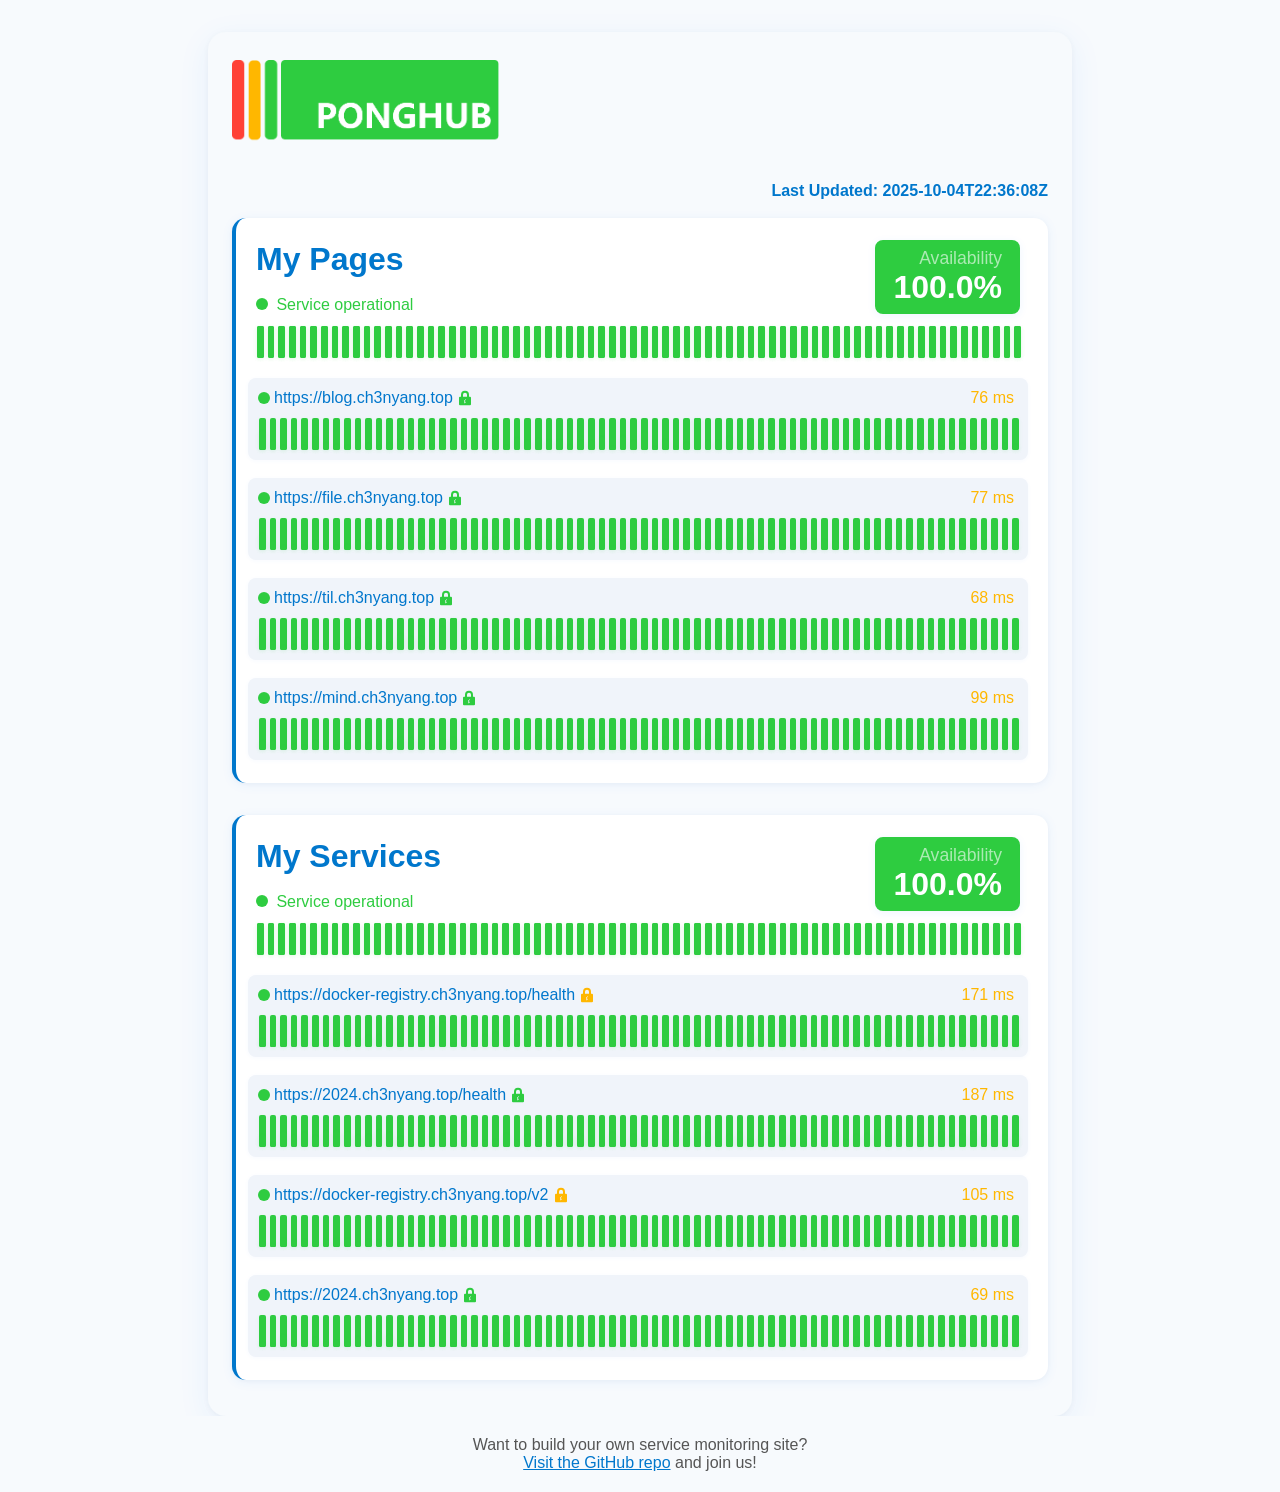
==== commit e4a1d9be: "Deploying to gh-pages from @ WCY-dt/ponghub@912104f6046ff6c6c5333fd422ff0bbd2bc89a8d 🚀" ====
--- a/index.html
+++ b/index.html
@@ -88,7 +88,7 @@
 <body>
     <div class="container">
         <img src="/static/logo.png" alt="Service Status Report" class="logo-img">
-        <div class="update-time">Last Updated: 2025-10-04T22:11:52Z</div>
+        <div class="update-time">Last Updated: 2025-10-04T22:36:08Z</div>
         
         <div class="service-block">
             <div class="service-header">
@@ -112,14 +112,6 @@
                     
                     
                     
-                    <div class="status-rect status-all" title="2025-10-03T08:17:50Z: all" data-time="2025-10-03T08:17:50Z">
-                        
-                        <div class="status-rect-content" style="height: 100%;"></div>
-                        
-                    </div>
-                    
-                    
-                    
                     <div class="status-rect status-all" title="2025-10-03T08:42:27Z: all" data-time="2025-10-03T08:42:27Z">
                         
                         <div class="status-rect-content" style="height: 100%;"></div>
@@ -681,6 +673,14 @@
                     
                     
                     <div class="status-rect status-all" title="2025-10-04T22:11:51Z: all" data-time="2025-10-04T22:11:51Z">
+                        
+                        <div class="status-rect-content" style="height: 100%;"></div>
+                        
+                    </div>
+                    
+                    
+                    
+                    <div class="status-rect status-all" title="2025-10-04T22:36:07Z: all" data-time="2025-10-04T22:36:07Z">
                         
                         <div class="status-rect-content" style="height: 100%;"></div>
                         
@@ -713,7 +713,7 @@
                     
                         <span class="response-time-value
                             response-time-yellow">
-                            88 ms
+                            76 ms
                         </span>
                     
                 </div>
@@ -722,7 +722,271 @@
                     
                     
                         
-                            <div class="status-rect status-all" data-time="2025-10-03T08:17:51Z">
+                            <div class="status-rect status-all" data-time="2025-10-03T08:42:28Z">
+                                
+                                    <div class="status-rect-content" style="height: 60.8%;"></div>
+                                
+                            </div>
+                        
+                    
+                        
+                            <div class="status-rect status-all" data-time="2025-10-03T09:13:48Z">
+                                
+                                    <div class="status-rect-content" style="height: 28.8%;"></div>
+                                
+                            </div>
+                        
+                    
+                        
+                            <div class="status-rect status-all" data-time="2025-10-03T09:36:51Z">
+                                
+                                    <div class="status-rect-content" style="height: 11.2%;"></div>
+                                
+                            </div>
+                        
+                    
+                        
+                            <div class="status-rect status-all" data-time="2025-10-03T10:14:19Z">
+                                
+                                    <div class="status-rect-content" style="height: 14.4%;"></div>
+                                
+                            </div>
+                        
+                    
+                        
+                            <div class="status-rect status-all" data-time="2025-10-03T10:39:01Z">
+                                
+                                    <div class="status-rect-content" style="height: 12.2%;"></div>
+                                
+                            </div>
+                        
+                    
+                        
+                            <div class="status-rect status-all" data-time="2025-10-03T11:11:19Z">
+                                
+                                    <div class="status-rect-content" style="height: 36.2%;"></div>
+                                
+                            </div>
+                        
+                    
+                        
+                            <div class="status-rect status-all" data-time="2025-10-03T11:35:04Z">
+                                
+                                    <div class="status-rect-content" style="height: 23%;"></div>
+                                
+                            </div>
+                        
+                    
+                        
+                            <div class="status-rect status-all" data-time="2025-10-03T12:27:23Z">
+                                
+                                    <div class="status-rect-content" style="height: 14.8%;"></div>
+                                
+                            </div>
+                        
+                    
+                        
+                            <div class="status-rect status-all" data-time="2025-10-03T13:01:05Z">
+                                
+                                    <div class="status-rect-content" style="height: 13.8%;"></div>
+                                
+                            </div>
+                        
+                    
+                        
+                            <div class="status-rect status-all" data-time="2025-10-03T13:40:41Z">
+                                
+                                    <div class="status-rect-content" style="height: 27.4%;"></div>
+                                
+                            </div>
+                        
+                    
+                        
+                            <div class="status-rect status-all" data-time="2025-10-03T14:13:04Z">
+                                
+                                    <div class="status-rect-content" style="height: 19.8%;"></div>
+                                
+                            </div>
+                        
+                    
+                        
+                            <div class="status-rect status-all" data-time="2025-10-03T14:39:28Z">
+                                
+                                    <div class="status-rect-content" style="height: 12.8%;"></div>
+                                
+                            </div>
+                        
+                    
+                        
+                            <div class="status-rect status-all" data-time="2025-10-03T15:13:22Z">
+                                
+                                    <div class="status-rect-content" style="height: 19.8%;"></div>
+                                
+                            </div>
+                        
+                    
+                        
+                            <div class="status-rect status-all" data-time="2025-10-03T15:37:14Z">
+                                
+                                    <div class="status-rect-content" style="height: 32.6%;"></div>
+                                
+                            </div>
+                        
+                    
+                        
+                            <div class="status-rect status-all" data-time="2025-10-03T16:16:04Z">
+                                
+                                    <div class="status-rect-content" style="height: 43.6%;"></div>
+                                
+                            </div>
+                        
+                    
+                        
+                            <div class="status-rect status-all" data-time="2025-10-03T16:42:42Z">
+                                
+                                    <div class="status-rect-content" style="height: 38.6%;"></div>
+                                
+                            </div>
+                        
+                    
+                        
+                            <div class="status-rect status-all" data-time="2025-10-03T17:11:24Z">
+                                
+                                    <div class="status-rect-content" style="height: 17%;"></div>
+                                
+                            </div>
+                        
+                    
+                        
+                            <div class="status-rect status-all" data-time="2025-10-03T17:36:14Z">
+                                
+                                    <div class="status-rect-content" style="height: 28%;"></div>
+                                
+                            </div>
+                        
+                    
+                        
+                            <div class="status-rect status-all" data-time="2025-10-03T18:19:26Z">
+                                
+                                    <div class="status-rect-content" style="height: 52.4%;"></div>
+                                
+                            </div>
+                        
+                    
+                        
+                            <div class="status-rect status-all" data-time="2025-10-03T18:44:37Z">
+                                
+                                    <div class="status-rect-content" style="height: 17.8%;"></div>
+                                
+                            </div>
+                        
+                    
+                        
+                            <div class="status-rect status-all" data-time="2025-10-03T19:11:11Z">
+                                
+                                    <div class="status-rect-content" style="height: 32.6%;"></div>
+                                
+                            </div>
+                        
+                    
+                        
+                            <div class="status-rect status-all" data-time="2025-10-03T19:34:55Z">
+                                
+                                    <div class="status-rect-content" style="height: 40.6%;"></div>
+                                
+                            </div>
+                        
+                    
+                        
+                            <div class="status-rect status-all" data-time="2025-10-03T20:14:37Z">
+                                
+                                    <div class="status-rect-content" style="height: 43.2%;"></div>
+                                
+                            </div>
+                        
+                    
+                        
+                            <div class="status-rect status-all" data-time="2025-10-03T20:37:26Z">
+                                
+                                    <div class="status-rect-content" style="height: 11%;"></div>
+                                
+                            </div>
+                        
+                    
+                        
+                            <div class="status-rect status-all" data-time="2025-10-03T21:11:32Z">
+                                
+                                    <div class="status-rect-content" style="height: 38.6%;"></div>
+                                
+                            </div>
+                        
+                    
+                        
+                            <div class="status-rect status-all" data-time="2025-10-03T21:34:52Z">
+                                
+                                    <div class="status-rect-content" style="height: 28%;"></div>
+                                
+                            </div>
+                        
+                    
+                        
+                            <div class="status-rect status-all" data-time="2025-10-03T22:12:22Z">
+                                
+                                    <div class="status-rect-content" style="height: 35.2%;"></div>
+                                
+                            </div>
+                        
+                    
+                        
+                            <div class="status-rect status-all" data-time="2025-10-03T22:36:14Z">
+                                
+                                    <div class="status-rect-content" style="height: 31.8%;"></div>
+                                
+                            </div>
+                        
+                    
+                        
+                            <div class="status-rect status-all" data-time="2025-10-03T23:12:05Z">
+                                
+                                    <div class="status-rect-content" style="height: 32.2%;"></div>
+                                
+                            </div>
+                        
+                    
+                        
+                            <div class="status-rect status-all" data-time="2025-10-03T23:34:46Z">
+                                
+                                    <div class="status-rect-content" style="height: 14.2%;"></div>
+                                
+                            </div>
+                        
+                    
+                        
+                            <div class="status-rect status-all" data-time="2025-10-04T00:59:35Z">
+                                
+                                    <div class="status-rect-content" style="height: 27.8%;"></div>
+                                
+                            </div>
+                        
+                    
+                        
+                            <div class="status-rect status-all" data-time="2025-10-04T02:17:09Z">
+                                
+                                    <div class="status-rect-content" style="height: 29.2%;"></div>
+                                
+                            </div>
+                        
+                    
+                        
+                            <div class="status-rect status-all" data-time="2025-10-04T03:04:01Z">
+                                
+                                    <div class="status-rect-content" style="height: 41.6%;"></div>
+                                
+                            </div>
+                        
+                    
+                        
+                            <div class="status-rect status-all" data-time="2025-10-04T03:40:45Z">
                                 
                                     <div class="status-rect-content" style="height: 10.6%;"></div>
                                 
@@ -730,31 +994,271 @@
                         
                     
                         
-                            <div class="status-rect status-all" data-time="2025-10-03T08:42:28Z">
-                                
-                                    <div class="status-rect-content" style="height: 60.8%;"></div>
-                                
-                            </div>
-                        
-                    
-                        
-                            <div class="status-rect status-all" data-time="2025-10-03T09:13:48Z">
-                                
-                                    <div class="status-rect-content" style="height: 28.8%;"></div>
-                                
-                            </div>
-                        
-                    
-                        
-                            <div class="status-rect status-all" data-time="2025-10-03T09:36:51Z">
-                                
-                                    <div class="status-rect-content" style="height: 11.2%;"></div>
-                                
-                            </div>
-                        
-                    
-                        
-                            <div class="status-rect status-all" data-time="2025-10-03T10:14:19Z">
+                            <div class="status-rect status-all" data-time="2025-10-04T04:15:30Z">
+                                
+                                    <div class="status-rect-content" style="height: 42.6%;"></div>
+                                
+                            </div>
+                        
+                    
+                        
+                            <div class="status-rect status-all" data-time="2025-10-04T04:39:15Z">
+                                
+                                    <div class="status-rect-content" style="height: 28%;"></div>
+                                
+                            </div>
+                        
+                    
+                        
+                            <div class="status-rect status-all" data-time="2025-10-04T05:12:07Z">
+                                
+                                    <div class="status-rect-content" style="height: 55%;"></div>
+                                
+                            </div>
+                        
+                    
+                        
+                            <div class="status-rect status-all" data-time="2025-10-04T05:37:11Z">
+                                
+                                    <div class="status-rect-content" style="height: 10%;"></div>
+                                
+                            </div>
+                        
+                    
+                        
+                            <div class="status-rect status-all" data-time="2025-10-04T06:18:36Z">
+                                
+                                    <div class="status-rect-content" style="height: 31.2%;"></div>
+                                
+                            </div>
+                        
+                    
+                        
+                            <div class="status-rect status-all" data-time="2025-10-04T06:43:09Z">
+                                
+                                    <div class="status-rect-content" style="height: 10%;"></div>
+                                
+                            </div>
+                        
+                    
+                        
+                            <div class="status-rect status-all" data-time="2025-10-04T07:11:52Z">
+                                
+                                    <div class="status-rect-content" style="height: 23%;"></div>
+                                
+                            </div>
+                        
+                    
+                        
+                            <div class="status-rect status-all" data-time="2025-10-04T07:34:34Z">
+                                
+                                    <div class="status-rect-content" style="height: 100%;"></div>
+                                
+                            </div>
+                        
+                    
+                        
+                            <div class="status-rect status-all" data-time="2025-10-04T08:15:39Z">
+                                
+                                    <div class="status-rect-content" style="height: 27.4%;"></div>
+                                
+                            </div>
+                        
+                    
+                        
+                            <div class="status-rect status-all" data-time="2025-10-04T08:39:41Z">
+                                
+                                    <div class="status-rect-content" style="height: 27.8%;"></div>
+                                
+                            </div>
+                        
+                    
+                        
+                            <div class="status-rect status-all" data-time="2025-10-04T09:12:20Z">
+                                
+                                    <div class="status-rect-content" style="height: 41.6%;"></div>
+                                
+                            </div>
+                        
+                    
+                        
+                            <div class="status-rect status-all" data-time="2025-10-04T09:34:27Z">
+                                
+                                    <div class="status-rect-content" style="height: 12.8%;"></div>
+                                
+                            </div>
+                        
+                    
+                        
+                            <div class="status-rect status-all" data-time="2025-10-04T10:12:24Z">
+                                
+                                    <div class="status-rect-content" style="height: 32.6%;"></div>
+                                
+                            </div>
+                        
+                    
+                        
+                            <div class="status-rect status-all" data-time="2025-10-04T10:37:06Z">
+                                
+                                    <div class="status-rect-content" style="height: 18.2%;"></div>
+                                
+                            </div>
+                        
+                    
+                        
+                            <div class="status-rect status-all" data-time="2025-10-04T11:09:41Z">
+                                
+                                    <div class="status-rect-content" style="height: 29.4%;"></div>
+                                
+                            </div>
+                        
+                    
+                        
+                            <div class="status-rect status-all" data-time="2025-10-04T11:34:44Z">
+                                
+                                    <div class="status-rect-content" style="height: 12.4%;"></div>
+                                
+                            </div>
+                        
+                    
+                        
+                            <div class="status-rect status-all" data-time="2025-10-04T12:23:59Z">
+                                
+                                    <div class="status-rect-content" style="height: 10.2%;"></div>
+                                
+                            </div>
+                        
+                    
+                        
+                            <div class="status-rect status-all" data-time="2025-10-04T12:56:08Z">
+                                
+                                    <div class="status-rect-content" style="height: 32%;"></div>
+                                
+                            </div>
+                        
+                    
+                        
+                            <div class="status-rect status-all" data-time="2025-10-04T13:17:52Z">
+                                
+                                    <div class="status-rect-content" style="height: 34.2%;"></div>
+                                
+                            </div>
+                        
+                    
+                        
+                            <div class="status-rect status-all" data-time="2025-10-04T13:34:52Z">
+                                
+                                    <div class="status-rect-content" style="height: 25.8%;"></div>
+                                
+                            </div>
+                        
+                    
+                        
+                            <div class="status-rect status-all" data-time="2025-10-04T14:10:51Z">
+                                
+                                    <div class="status-rect-content" style="height: 21.8%;"></div>
+                                
+                            </div>
+                        
+                    
+                        
+                            <div class="status-rect status-all" data-time="2025-10-04T14:35:33Z">
+                                
+                                    <div class="status-rect-content" style="height: 10.6%;"></div>
+                                
+                            </div>
+                        
+                    
+                        
+                            <div class="status-rect status-all" data-time="2025-10-04T15:11:50Z">
+                                
+                                    <div class="status-rect-content" style="height: 28%;"></div>
+                                
+                            </div>
+                        
+                    
+                        
+                            <div class="status-rect status-all" data-time="2025-10-04T15:34:32Z">
+                                
+                                    <div class="status-rect-content" style="height: 14.2%;"></div>
+                                
+                            </div>
+                        
+                    
+                        
+                            <div class="status-rect status-all" data-time="2025-10-04T16:15:05Z">
+                                
+                                    <div class="status-rect-content" style="height: 10.8%;"></div>
+                                
+                            </div>
+                        
+                    
+                        
+                            <div class="status-rect status-all" data-time="2025-10-04T16:39:57Z">
+                                
+                                    <div class="status-rect-content" style="height: 39.2%;"></div>
+                                
+                            </div>
+                        
+                    
+                        
+                            <div class="status-rect status-all" data-time="2025-10-04T17:10:43Z">
+                                
+                                    <div class="status-rect-content" style="height: 17%;"></div>
+                                
+                            </div>
+                        
+                    
+                        
+                            <div class="status-rect status-all" data-time="2025-10-04T17:34:56Z">
+                                
+                                    <div class="status-rect-content" style="height: 10%;"></div>
+                                
+                            </div>
+                        
+                    
+                        
+                            <div class="status-rect status-all" data-time="2025-10-04T18:17:36Z">
+                                
+                                    <div class="status-rect-content" style="height: 17%;"></div>
+                                
+                            </div>
+                        
+                    
+                        
+                            <div class="status-rect status-all" data-time="2025-10-04T18:41:56Z">
+                                
+                                    <div class="status-rect-content" style="height: 31.8%;"></div>
+                                
+                            </div>
+                        
+                    
+                        
+                            <div class="status-rect status-all" data-time="2025-10-04T19:09:28Z">
+                                
+                                    <div class="status-rect-content" style="height: 10%;"></div>
+                                
+                            </div>
+                        
+                    
+                        
+                            <div class="status-rect status-all" data-time="2025-10-04T19:34:52Z">
+                                
+                                    <div class="status-rect-content" style="height: 22.4%;"></div>
+                                
+                            </div>
+                        
+                    
+                        
+                            <div class="status-rect status-all" data-time="2025-10-04T20:13:04Z">
+                                
+                                    <div class="status-rect-content" style="height: 20.2%;"></div>
+                                
+                            </div>
+                        
+                    
+                        
+                            <div class="status-rect status-all" data-time="2025-10-04T20:35:42Z">
                                 
                                     <div class="status-rect-content" style="height: 14.4%;"></div>
                                 
@@ -762,7 +1266,15 @@
                         
                     
                         
-                            <div class="status-rect status-all" data-time="2025-10-03T10:39:01Z">
+                            <div class="status-rect status-all" data-time="2025-10-04T21:10:40Z">
+                                
+                                    <div class="status-rect-content" style="height: 20.8%;"></div>
+                                
+                            </div>
+                        
+                    
+                        
+                            <div class="status-rect status-all" data-time="2025-10-04T21:34:44Z">
                                 
                                     <div class="status-rect-content" style="height: 12.2%;"></div>
                                 
@@ -770,529 +1282,17 @@
                         
                     
                         
-                            <div class="status-rect status-all" data-time="2025-10-03T11:11:19Z">
-                                
-                                    <div class="status-rect-content" style="height: 36.2%;"></div>
-                                
-                            </div>
-                        
-                    
-                        
-                            <div class="status-rect status-all" data-time="2025-10-03T11:35:04Z">
-                                
-                                    <div class="status-rect-content" style="height: 23%;"></div>
-                                
-                            </div>
-                        
-                    
-                        
-                            <div class="status-rect status-all" data-time="2025-10-03T12:27:23Z">
-                                
-                                    <div class="status-rect-content" style="height: 14.8%;"></div>
-                                
-                            </div>
-                        
-                    
-                        
-                            <div class="status-rect status-all" data-time="2025-10-03T13:01:05Z">
-                                
-                                    <div class="status-rect-content" style="height: 13.8%;"></div>
-                                
-                            </div>
-                        
-                    
-                        
-                            <div class="status-rect status-all" data-time="2025-10-03T13:40:41Z">
-                                
-                                    <div class="status-rect-content" style="height: 27.4%;"></div>
-                                
-                            </div>
-                        
-                    
-                        
-                            <div class="status-rect status-all" data-time="2025-10-03T14:13:04Z">
-                                
-                                    <div class="status-rect-content" style="height: 19.8%;"></div>
-                                
-                            </div>
-                        
-                    
-                        
-                            <div class="status-rect status-all" data-time="2025-10-03T14:39:28Z">
-                                
-                                    <div class="status-rect-content" style="height: 12.8%;"></div>
-                                
-                            </div>
-                        
-                    
-                        
-                            <div class="status-rect status-all" data-time="2025-10-03T15:13:22Z">
-                                
-                                    <div class="status-rect-content" style="height: 19.8%;"></div>
-                                
-                            </div>
-                        
-                    
-                        
-                            <div class="status-rect status-all" data-time="2025-10-03T15:37:14Z">
-                                
-                                    <div class="status-rect-content" style="height: 32.6%;"></div>
-                                
-                            </div>
-                        
-                    
-                        
-                            <div class="status-rect status-all" data-time="2025-10-03T16:16:04Z">
-                                
-                                    <div class="status-rect-content" style="height: 43.6%;"></div>
-                                
-                            </div>
-                        
-                    
-                        
-                            <div class="status-rect status-all" data-time="2025-10-03T16:42:42Z">
-                                
-                                    <div class="status-rect-content" style="height: 38.6%;"></div>
-                                
-                            </div>
-                        
-                    
-                        
-                            <div class="status-rect status-all" data-time="2025-10-03T17:11:24Z">
-                                
-                                    <div class="status-rect-content" style="height: 17%;"></div>
-                                
-                            </div>
-                        
-                    
-                        
-                            <div class="status-rect status-all" data-time="2025-10-03T17:36:14Z">
-                                
-                                    <div class="status-rect-content" style="height: 28%;"></div>
-                                
-                            </div>
-                        
-                    
-                        
-                            <div class="status-rect status-all" data-time="2025-10-03T18:19:26Z">
-                                
-                                    <div class="status-rect-content" style="height: 52.4%;"></div>
-                                
-                            </div>
-                        
-                    
-                        
-                            <div class="status-rect status-all" data-time="2025-10-03T18:44:37Z">
-                                
-                                    <div class="status-rect-content" style="height: 17.8%;"></div>
-                                
-                            </div>
-                        
-                    
-                        
-                            <div class="status-rect status-all" data-time="2025-10-03T19:11:11Z">
-                                
-                                    <div class="status-rect-content" style="height: 32.6%;"></div>
-                                
-                            </div>
-                        
-                    
-                        
-                            <div class="status-rect status-all" data-time="2025-10-03T19:34:55Z">
-                                
-                                    <div class="status-rect-content" style="height: 40.6%;"></div>
-                                
-                            </div>
-                        
-                    
-                        
-                            <div class="status-rect status-all" data-time="2025-10-03T20:14:37Z">
-                                
-                                    <div class="status-rect-content" style="height: 43.2%;"></div>
-                                
-                            </div>
-                        
-                    
-                        
-                            <div class="status-rect status-all" data-time="2025-10-03T20:37:26Z">
-                                
-                                    <div class="status-rect-content" style="height: 11%;"></div>
-                                
-                            </div>
-                        
-                    
-                        
-                            <div class="status-rect status-all" data-time="2025-10-03T21:11:32Z">
-                                
-                                    <div class="status-rect-content" style="height: 38.6%;"></div>
-                                
-                            </div>
-                        
-                    
-                        
-                            <div class="status-rect status-all" data-time="2025-10-03T21:34:52Z">
-                                
-                                    <div class="status-rect-content" style="height: 28%;"></div>
-                                
-                            </div>
-                        
-                    
-                        
-                            <div class="status-rect status-all" data-time="2025-10-03T22:12:22Z">
-                                
-                                    <div class="status-rect-content" style="height: 35.2%;"></div>
-                                
-                            </div>
-                        
-                    
-                        
-                            <div class="status-rect status-all" data-time="2025-10-03T22:36:14Z">
-                                
-                                    <div class="status-rect-content" style="height: 31.8%;"></div>
-                                
-                            </div>
-                        
-                    
-                        
-                            <div class="status-rect status-all" data-time="2025-10-03T23:12:05Z">
-                                
-                                    <div class="status-rect-content" style="height: 32.2%;"></div>
-                                
-                            </div>
-                        
-                    
-                        
-                            <div class="status-rect status-all" data-time="2025-10-03T23:34:46Z">
-                                
-                                    <div class="status-rect-content" style="height: 14.2%;"></div>
-                                
-                            </div>
-                        
-                    
-                        
-                            <div class="status-rect status-all" data-time="2025-10-04T00:59:35Z">
-                                
-                                    <div class="status-rect-content" style="height: 27.8%;"></div>
-                                
-                            </div>
-                        
-                    
-                        
-                            <div class="status-rect status-all" data-time="2025-10-04T02:17:09Z">
-                                
-                                    <div class="status-rect-content" style="height: 29.2%;"></div>
-                                
-                            </div>
-                        
-                    
-                        
-                            <div class="status-rect status-all" data-time="2025-10-04T03:04:01Z">
-                                
-                                    <div class="status-rect-content" style="height: 41.6%;"></div>
-                                
-                            </div>
-                        
-                    
-                        
-                            <div class="status-rect status-all" data-time="2025-10-04T03:40:45Z">
-                                
-                                    <div class="status-rect-content" style="height: 10.6%;"></div>
-                                
-                            </div>
-                        
-                    
-                        
-                            <div class="status-rect status-all" data-time="2025-10-04T04:15:30Z">
-                                
-                                    <div class="status-rect-content" style="height: 42.6%;"></div>
-                                
-                            </div>
-                        
-                    
-                        
-                            <div class="status-rect status-all" data-time="2025-10-04T04:39:15Z">
-                                
-                                    <div class="status-rect-content" style="height: 28%;"></div>
-                                
-                            </div>
-                        
-                    
-                        
-                            <div class="status-rect status-all" data-time="2025-10-04T05:12:07Z">
-                                
-                                    <div class="status-rect-content" style="height: 55%;"></div>
-                                
-                            </div>
-                        
-                    
-                        
-                            <div class="status-rect status-all" data-time="2025-10-04T05:37:11Z">
-                                
-                                    <div class="status-rect-content" style="height: 10%;"></div>
-                                
-                            </div>
-                        
-                    
-                        
-                            <div class="status-rect status-all" data-time="2025-10-04T06:18:36Z">
-                                
-                                    <div class="status-rect-content" style="height: 31.2%;"></div>
-                                
-                            </div>
-                        
-                    
-                        
-                            <div class="status-rect status-all" data-time="2025-10-04T06:43:09Z">
-                                
-                                    <div class="status-rect-content" style="height: 10%;"></div>
-                                
-                            </div>
-                        
-                    
-                        
-                            <div class="status-rect status-all" data-time="2025-10-04T07:11:52Z">
-                                
-                                    <div class="status-rect-content" style="height: 23%;"></div>
-                                
-                            </div>
-                        
-                    
-                        
-                            <div class="status-rect status-all" data-time="2025-10-04T07:34:34Z">
-                                
-                                    <div class="status-rect-content" style="height: 100%;"></div>
-                                
-                            </div>
-                        
-                    
-                        
-                            <div class="status-rect status-all" data-time="2025-10-04T08:15:39Z">
-                                
-                                    <div class="status-rect-content" style="height: 27.4%;"></div>
-                                
-                            </div>
-                        
-                    
-                        
-                            <div class="status-rect status-all" data-time="2025-10-04T08:39:41Z">
-                                
-                                    <div class="status-rect-content" style="height: 27.8%;"></div>
-                                
-                            </div>
-                        
-                    
-                        
-                            <div class="status-rect status-all" data-time="2025-10-04T09:12:20Z">
-                                
-                                    <div class="status-rect-content" style="height: 41.6%;"></div>
-                                
-                            </div>
-                        
-                    
-                        
-                            <div class="status-rect status-all" data-time="2025-10-04T09:34:27Z">
-                                
-                                    <div class="status-rect-content" style="height: 12.8%;"></div>
-                                
-                            </div>
-                        
-                    
-                        
-                            <div class="status-rect status-all" data-time="2025-10-04T10:12:24Z">
-                                
-                                    <div class="status-rect-content" style="height: 32.6%;"></div>
-                                
-                            </div>
-                        
-                    
-                        
-                            <div class="status-rect status-all" data-time="2025-10-04T10:37:06Z">
-                                
-                                    <div class="status-rect-content" style="height: 18.2%;"></div>
-                                
-                            </div>
-                        
-                    
-                        
-                            <div class="status-rect status-all" data-time="2025-10-04T11:09:41Z">
-                                
-                                    <div class="status-rect-content" style="height: 29.4%;"></div>
-                                
-                            </div>
-                        
-                    
-                        
-                            <div class="status-rect status-all" data-time="2025-10-04T11:34:44Z">
-                                
-                                    <div class="status-rect-content" style="height: 12.4%;"></div>
-                                
-                            </div>
-                        
-                    
-                        
-                            <div class="status-rect status-all" data-time="2025-10-04T12:23:59Z">
-                                
-                                    <div class="status-rect-content" style="height: 10.2%;"></div>
-                                
-                            </div>
-                        
-                    
-                        
-                            <div class="status-rect status-all" data-time="2025-10-04T12:56:08Z">
-                                
-                                    <div class="status-rect-content" style="height: 32%;"></div>
-                                
-                            </div>
-                        
-                    
-                        
-                            <div class="status-rect status-all" data-time="2025-10-04T13:17:52Z">
-                                
-                                    <div class="status-rect-content" style="height: 34.2%;"></div>
-                                
-                            </div>
-                        
-                    
-                        
-                            <div class="status-rect status-all" data-time="2025-10-04T13:34:52Z">
-                                
-                                    <div class="status-rect-content" style="height: 25.8%;"></div>
-                                
-                            </div>
-                        
-                    
-                        
-                            <div class="status-rect status-all" data-time="2025-10-04T14:10:51Z">
-                                
-                                    <div class="status-rect-content" style="height: 21.8%;"></div>
-                                
-                            </div>
-                        
-                    
-                        
-                            <div class="status-rect status-all" data-time="2025-10-04T14:35:33Z">
-                                
-                                    <div class="status-rect-content" style="height: 10.6%;"></div>
-                                
-                            </div>
-                        
-                    
-                        
-                            <div class="status-rect status-all" data-time="2025-10-04T15:11:50Z">
-                                
-                                    <div class="status-rect-content" style="height: 28%;"></div>
-                                
-                            </div>
-                        
-                    
-                        
-                            <div class="status-rect status-all" data-time="2025-10-04T15:34:32Z">
-                                
-                                    <div class="status-rect-content" style="height: 14.2%;"></div>
-                                
-                            </div>
-                        
-                    
-                        
-                            <div class="status-rect status-all" data-time="2025-10-04T16:15:05Z">
-                                
-                                    <div class="status-rect-content" style="height: 10.8%;"></div>
-                                
-                            </div>
-                        
-                    
-                        
-                            <div class="status-rect status-all" data-time="2025-10-04T16:39:57Z">
-                                
-                                    <div class="status-rect-content" style="height: 39.2%;"></div>
-                                
-                            </div>
-                        
-                    
-                        
-                            <div class="status-rect status-all" data-time="2025-10-04T17:10:43Z">
-                                
-                                    <div class="status-rect-content" style="height: 17%;"></div>
-                                
-                            </div>
-                        
-                    
-                        
-                            <div class="status-rect status-all" data-time="2025-10-04T17:34:56Z">
-                                
-                                    <div class="status-rect-content" style="height: 10%;"></div>
-                                
-                            </div>
-                        
-                    
-                        
-                            <div class="status-rect status-all" data-time="2025-10-04T18:17:36Z">
-                                
-                                    <div class="status-rect-content" style="height: 17%;"></div>
-                                
-                            </div>
-                        
-                    
-                        
-                            <div class="status-rect status-all" data-time="2025-10-04T18:41:56Z">
-                                
-                                    <div class="status-rect-content" style="height: 31.8%;"></div>
-                                
-                            </div>
-                        
-                    
-                        
-                            <div class="status-rect status-all" data-time="2025-10-04T19:09:28Z">
-                                
-                                    <div class="status-rect-content" style="height: 10%;"></div>
-                                
-                            </div>
-                        
-                    
-                        
-                            <div class="status-rect status-all" data-time="2025-10-04T19:34:52Z">
-                                
-                                    <div class="status-rect-content" style="height: 22.4%;"></div>
-                                
-                            </div>
-                        
-                    
-                        
-                            <div class="status-rect status-all" data-time="2025-10-04T20:13:04Z">
-                                
-                                    <div class="status-rect-content" style="height: 20.2%;"></div>
-                                
-                            </div>
-                        
-                    
-                        
-                            <div class="status-rect status-all" data-time="2025-10-04T20:35:42Z">
-                                
-                                    <div class="status-rect-content" style="height: 14.4%;"></div>
-                                
-                            </div>
-                        
-                    
-                        
-                            <div class="status-rect status-all" data-time="2025-10-04T21:10:40Z">
-                                
-                                    <div class="status-rect-content" style="height: 20.8%;"></div>
-                                
-                            </div>
-                        
-                    
-                        
-                            <div class="status-rect status-all" data-time="2025-10-04T21:34:44Z">
-                                
-                                    <div class="status-rect-content" style="height: 12.2%;"></div>
-                                
-                            </div>
-                        
-                    
-                        
                             <div class="status-rect status-all" data-time="2025-10-04T22:11:51Z">
                                 
                                     <div class="status-rect-content" style="height: 17.6%;"></div>
+                                
+                            </div>
+                        
+                    
+                        
+                            <div class="status-rect status-all" data-time="2025-10-04T22:36:07Z">
+                                
+                                    <div class="status-rect-content" style="height: 15.2%;"></div>
                                 
                             </div>
                         
@@ -1323,7 +1323,7 @@
                     
                         <span class="response-time-value
                             response-time-yellow">
-                            66 ms
+                            77 ms
                         </span>
                     
                 </div>
@@ -1332,7 +1332,55 @@
                     
                     
                         
-                            <div class="status-rect status-all" data-time="2025-10-03T08:17:51Z">
+                            <div class="status-rect status-all" data-time="2025-10-03T08:42:28Z">
+                                
+                                    <div class="status-rect-content" style="height: 51%;"></div>
+                                
+                            </div>
+                        
+                    
+                        
+                            <div class="status-rect status-all" data-time="2025-10-03T09:13:48Z">
+                                
+                                    <div class="status-rect-content" style="height: 29.4%;"></div>
+                                
+                            </div>
+                        
+                    
+                        
+                            <div class="status-rect status-all" data-time="2025-10-03T09:36:51Z">
+                                
+                                    <div class="status-rect-content" style="height: 11.8%;"></div>
+                                
+                            </div>
+                        
+                    
+                        
+                            <div class="status-rect status-all" data-time="2025-10-03T10:14:19Z">
+                                
+                                    <div class="status-rect-content" style="height: 16.4%;"></div>
+                                
+                            </div>
+                        
+                    
+                        
+                            <div class="status-rect status-all" data-time="2025-10-03T10:39:02Z">
+                                
+                                    <div class="status-rect-content" style="height: 12.8%;"></div>
+                                
+                            </div>
+                        
+                    
+                        
+                            <div class="status-rect status-all" data-time="2025-10-03T11:11:20Z">
+                                
+                                    <div class="status-rect-content" style="height: 28.8%;"></div>
+                                
+                            </div>
+                        
+                    
+                        
+                            <div class="status-rect status-all" data-time="2025-10-03T11:35:05Z">
                                 
                                     <div class="status-rect-content" style="height: 12.4%;"></div>
                                 
@@ -1340,31 +1388,479 @@
                         
                     
                         
-                            <div class="status-rect status-all" data-time="2025-10-03T08:42:28Z">
-                                
-                                    <div class="status-rect-content" style="height: 51%;"></div>
-                                
-                            </div>
-                        
-                    
-                        
-                            <div class="status-rect status-all" data-time="2025-10-03T09:13:48Z">
-                                
-                                    <div class="status-rect-content" style="height: 29.4%;"></div>
-                                
-                            </div>
-                        
-                    
-                        
-                            <div class="status-rect status-all" data-time="2025-10-03T09:36:51Z">
-                                
-                                    <div class="status-rect-content" style="height: 11.8%;"></div>
-                                
-                            </div>
-                        
-                    
-                        
-                            <div class="status-rect status-all" data-time="2025-10-03T10:14:19Z">
+                            <div class="status-rect status-all" data-time="2025-10-03T12:27:24Z">
+                                
+                                    <div class="status-rect-content" style="height: 11.6%;"></div>
+                                
+                            </div>
+                        
+                    
+                        
+                            <div class="status-rect status-all" data-time="2025-10-03T13:01:05Z">
+                                
+                                    <div class="status-rect-content" style="height: 15%;"></div>
+                                
+                            </div>
+                        
+                    
+                        
+                            <div class="status-rect status-all" data-time="2025-10-03T13:40:41Z">
+                                
+                                    <div class="status-rect-content" style="height: 29.6%;"></div>
+                                
+                            </div>
+                        
+                    
+                        
+                            <div class="status-rect status-all" data-time="2025-10-03T14:13:04Z">
+                                
+                                    <div class="status-rect-content" style="height: 20.2%;"></div>
+                                
+                            </div>
+                        
+                    
+                        
+                            <div class="status-rect status-all" data-time="2025-10-03T14:39:29Z">
+                                
+                                    <div class="status-rect-content" style="height: 11.6%;"></div>
+                                
+                            </div>
+                        
+                    
+                        
+                            <div class="status-rect status-all" data-time="2025-10-03T15:13:22Z">
+                                
+                                    <div class="status-rect-content" style="height: 15.4%;"></div>
+                                
+                            </div>
+                        
+                    
+                        
+                            <div class="status-rect status-all" data-time="2025-10-03T15:37:14Z">
+                                
+                                    <div class="status-rect-content" style="height: 35.6%;"></div>
+                                
+                            </div>
+                        
+                    
+                        
+                            <div class="status-rect status-all" data-time="2025-10-03T16:16:04Z">
+                                
+                                    <div class="status-rect-content" style="height: 39.8%;"></div>
+                                
+                            </div>
+                        
+                    
+                        
+                            <div class="status-rect status-all" data-time="2025-10-03T16:42:42Z">
+                                
+                                    <div class="status-rect-content" style="height: 36.4%;"></div>
+                                
+                            </div>
+                        
+                    
+                        
+                            <div class="status-rect status-all" data-time="2025-10-03T17:11:24Z">
+                                
+                                    <div class="status-rect-content" style="height: 19.2%;"></div>
+                                
+                            </div>
+                        
+                    
+                        
+                            <div class="status-rect status-all" data-time="2025-10-03T17:36:14Z">
+                                
+                                    <div class="status-rect-content" style="height: 24%;"></div>
+                                
+                            </div>
+                        
+                    
+                        
+                            <div class="status-rect status-all" data-time="2025-10-03T18:19:26Z">
+                                
+                                    <div class="status-rect-content" style="height: 50.4%;"></div>
+                                
+                            </div>
+                        
+                    
+                        
+                            <div class="status-rect status-all" data-time="2025-10-03T18:44:37Z">
+                                
+                                    <div class="status-rect-content" style="height: 17.4%;"></div>
+                                
+                            </div>
+                        
+                    
+                        
+                            <div class="status-rect status-all" data-time="2025-10-03T19:11:12Z">
+                                
+                                    <div class="status-rect-content" style="height: 35.2%;"></div>
+                                
+                            </div>
+                        
+                    
+                        
+                            <div class="status-rect status-all" data-time="2025-10-03T19:34:55Z">
+                                
+                                    <div class="status-rect-content" style="height: 36.2%;"></div>
+                                
+                            </div>
+                        
+                    
+                        
+                            <div class="status-rect status-all" data-time="2025-10-03T20:14:38Z">
+                                
+                                    <div class="status-rect-content" style="height: 38.6%;"></div>
+                                
+                            </div>
+                        
+                    
+                        
+                            <div class="status-rect status-all" data-time="2025-10-03T20:37:27Z">
+                                
+                                    <div class="status-rect-content" style="height: 13.8%;"></div>
+                                
+                            </div>
+                        
+                    
+                        
+                            <div class="status-rect status-all" data-time="2025-10-03T21:11:32Z">
+                                
+                                    <div class="status-rect-content" style="height: 100%;"></div>
+                                
+                            </div>
+                        
+                    
+                        
+                            <div class="status-rect status-all" data-time="2025-10-03T21:34:53Z">
+                                
+                                    <div class="status-rect-content" style="height: 25.2%;"></div>
+                                
+                            </div>
+                        
+                    
+                        
+                            <div class="status-rect status-all" data-time="2025-10-03T22:12:23Z">
+                                
+                                    <div class="status-rect-content" style="height: 38.4%;"></div>
+                                
+                            </div>
+                        
+                    
+                        
+                            <div class="status-rect status-all" data-time="2025-10-03T22:36:14Z">
+                                
+                                    <div class="status-rect-content" style="height: 28.4%;"></div>
+                                
+                            </div>
+                        
+                    
+                        
+                            <div class="status-rect status-all" data-time="2025-10-03T23:12:05Z">
+                                
+                                    <div class="status-rect-content" style="height: 31%;"></div>
+                                
+                            </div>
+                        
+                    
+                        
+                            <div class="status-rect status-all" data-time="2025-10-03T23:34:46Z">
+                                
+                                    <div class="status-rect-content" style="height: 14.6%;"></div>
+                                
+                            </div>
+                        
+                    
+                        
+                            <div class="status-rect status-all" data-time="2025-10-04T00:59:36Z">
+                                
+                                    <div class="status-rect-content" style="height: 35.6%;"></div>
+                                
+                            </div>
+                        
+                    
+                        
+                            <div class="status-rect status-all" data-time="2025-10-04T02:17:09Z">
+                                
+                                    <div class="status-rect-content" style="height: 37.8%;"></div>
+                                
+                            </div>
+                        
+                    
+                        
+                            <div class="status-rect status-all" data-time="2025-10-04T03:04:01Z">
+                                
+                                    <div class="status-rect-content" style="height: 35.8%;"></div>
+                                
+                            </div>
+                        
+                    
+                        
+                            <div class="status-rect status-all" data-time="2025-10-04T03:40:45Z">
+                                
+                                    <div class="status-rect-content" style="height: 10%;"></div>
+                                
+                            </div>
+                        
+                    
+                        
+                            <div class="status-rect status-all" data-time="2025-10-04T04:15:31Z">
+                                
+                                    <div class="status-rect-content" style="height: 29.8%;"></div>
+                                
+                            </div>
+                        
+                    
+                        
+                            <div class="status-rect status-all" data-time="2025-10-04T04:39:15Z">
+                                
+                                    <div class="status-rect-content" style="height: 32.6%;"></div>
+                                
+                            </div>
+                        
+                    
+                        
+                            <div class="status-rect status-all" data-time="2025-10-04T05:12:08Z">
+                                
+                                    <div class="status-rect-content" style="height: 31.2%;"></div>
+                                
+                            </div>
+                        
+                    
+                        
+                            <div class="status-rect status-all" data-time="2025-10-04T05:37:12Z">
+                                
+                                    <div class="status-rect-content" style="height: 10%;"></div>
+                                
+                            </div>
+                        
+                    
+                        
+                            <div class="status-rect status-all" data-time="2025-10-04T06:18:36Z">
+                                
+                                    <div class="status-rect-content" style="height: 32%;"></div>
+                                
+                            </div>
+                        
+                    
+                        
+                            <div class="status-rect status-all" data-time="2025-10-04T06:43:10Z">
+                                
+                                    <div class="status-rect-content" style="height: 10.8%;"></div>
+                                
+                            </div>
+                        
+                    
+                        
+                            <div class="status-rect status-all" data-time="2025-10-04T07:11:52Z">
+                                
+                                    <div class="status-rect-content" style="height: 21.4%;"></div>
+                                
+                            </div>
+                        
+                    
+                        
+                            <div class="status-rect status-all" data-time="2025-10-04T07:34:35Z">
+                                
+                                    <div class="status-rect-content" style="height: 32.8%;"></div>
+                                
+                            </div>
+                        
+                    
+                        
+                            <div class="status-rect status-all" data-time="2025-10-04T08:15:40Z">
+                                
+                                    <div class="status-rect-content" style="height: 24.8%;"></div>
+                                
+                            </div>
+                        
+                    
+                        
+                            <div class="status-rect status-all" data-time="2025-10-04T08:39:41Z">
+                                
+                                    <div class="status-rect-content" style="height: 30%;"></div>
+                                
+                            </div>
+                        
+                    
+                        
+                            <div class="status-rect status-all" data-time="2025-10-04T09:12:20Z">
+                                
+                                    <div class="status-rect-content" style="height: 33%;"></div>
+                                
+                            </div>
+                        
+                    
+                        
+                            <div class="status-rect status-all" data-time="2025-10-04T09:34:28Z">
+                                
+                                    <div class="status-rect-content" style="height: 10%;"></div>
+                                
+                            </div>
+                        
+                    
+                        
+                            <div class="status-rect status-all" data-time="2025-10-04T10:12:24Z">
+                                
+                                    <div class="status-rect-content" style="height: 49.6%;"></div>
+                                
+                            </div>
+                        
+                    
+                        
+                            <div class="status-rect status-all" data-time="2025-10-04T10:37:06Z">
+                                
+                                    <div class="status-rect-content" style="height: 10%;"></div>
+                                
+                            </div>
+                        
+                    
+                        
+                            <div class="status-rect status-all" data-time="2025-10-04T11:09:41Z">
+                                
+                                    <div class="status-rect-content" style="height: 23.4%;"></div>
+                                
+                            </div>
+                        
+                    
+                        
+                            <div class="status-rect status-all" data-time="2025-10-04T11:34:44Z">
+                                
+                                    <div class="status-rect-content" style="height: 14%;"></div>
+                                
+                            </div>
+                        
+                    
+                        
+                            <div class="status-rect status-all" data-time="2025-10-04T12:24:00Z">
+                                
+                                    <div class="status-rect-content" style="height: 15.2%;"></div>
+                                
+                            </div>
+                        
+                    
+                        
+                            <div class="status-rect status-all" data-time="2025-10-04T12:56:08Z">
+                                
+                                    <div class="status-rect-content" style="height: 34.8%;"></div>
+                                
+                            </div>
+                        
+                    
+                        
+                            <div class="status-rect status-all" data-time="2025-10-04T13:17:52Z">
+                                
+                                    <div class="status-rect-content" style="height: 34%;"></div>
+                                
+                            </div>
+                        
+                    
+                        
+                            <div class="status-rect status-all" data-time="2025-10-04T13:34:52Z">
+                                
+                                    <div class="status-rect-content" style="height: 30.6%;"></div>
+                                
+                            </div>
+                        
+                    
+                        
+                            <div class="status-rect status-all" data-time="2025-10-04T14:10:51Z">
+                                
+                                    <div class="status-rect-content" style="height: 23.6%;"></div>
+                                
+                            </div>
+                        
+                    
+                        
+                            <div class="status-rect status-all" data-time="2025-10-04T14:35:33Z">
+                                
+                                    <div class="status-rect-content" style="height: 13.4%;"></div>
+                                
+                            </div>
+                        
+                    
+                        
+                            <div class="status-rect status-all" data-time="2025-10-04T15:11:50Z">
+                                
+                                    <div class="status-rect-content" style="height: 28%;"></div>
+                                
+                            </div>
+                        
+                    
+                        
+                            <div class="status-rect status-all" data-time="2025-10-04T15:34:32Z">
+                                
+                                    <div class="status-rect-content" style="height: 17.4%;"></div>
+                                
+                            </div>
+                        
+                    
+                        
+                            <div class="status-rect status-all" data-time="2025-10-04T16:15:05Z">
+                                
+                                    <div class="status-rect-content" style="height: 10.4%;"></div>
+                                
+                            </div>
+                        
+                    
+                        
+                            <div class="status-rect status-all" data-time="2025-10-04T16:39:57Z">
+                                
+                                    <div class="status-rect-content" style="height: 33%;"></div>
+                                
+                            </div>
+                        
+                    
+                        
+                            <div class="status-rect status-all" data-time="2025-10-04T17:10:43Z">
+                                
+                                    <div class="status-rect-content" style="height: 16%;"></div>
+                                
+                            </div>
+                        
+                    
+                        
+                            <div class="status-rect status-all" data-time="2025-10-04T17:34:56Z">
+                                
+                                    <div class="status-rect-content" style="height: 43.2%;"></div>
+                                
+                            </div>
+                        
+                    
+                        
+                            <div class="status-rect status-all" data-time="2025-10-04T18:17:36Z">
+                                
+                                    <div class="status-rect-content" style="height: 17%;"></div>
+                                
+                            </div>
+                        
+                    
+                        
+                            <div class="status-rect status-all" data-time="2025-10-04T18:41:56Z">
+                                
+                                    <div class="status-rect-content" style="height: 26.2%;"></div>
+                                
+                            </div>
+                        
+                    
+                        
+                            <div class="status-rect status-all" data-time="2025-10-04T19:09:28Z">
+                                
+                                    <div class="status-rect-content" style="height: 13.6%;"></div>
+                                
+                            </div>
+                        
+                    
+                        
+                            <div class="status-rect status-all" data-time="2025-10-04T19:34:52Z">
+                                
+                                    <div class="status-rect-content" style="height: 16.8%;"></div>
+                                
+                            </div>
+                        
+                    
+                        
+                            <div class="status-rect status-all" data-time="2025-10-04T20:13:04Z">
                                 
                                     <div class="status-rect-content" style="height: 16.4%;"></div>
                                 
@@ -1372,537 +1868,41 @@
                         
                     
                         
-                            <div class="status-rect status-all" data-time="2025-10-03T10:39:02Z">
-                                
-                                    <div class="status-rect-content" style="height: 12.8%;"></div>
-                                
-                            </div>
-                        
-                    
-                        
-                            <div class="status-rect status-all" data-time="2025-10-03T11:11:20Z">
-                                
-                                    <div class="status-rect-content" style="height: 28.8%;"></div>
-                                
-                            </div>
-                        
-                    
-                        
-                            <div class="status-rect status-all" data-time="2025-10-03T11:35:05Z">
-                                
-                                    <div class="status-rect-content" style="height: 12.4%;"></div>
-                                
-                            </div>
-                        
-                    
-                        
-                            <div class="status-rect status-all" data-time="2025-10-03T12:27:24Z">
-                                
-                                    <div class="status-rect-content" style="height: 11.6%;"></div>
-                                
-                            </div>
-                        
-                    
-                        
-                            <div class="status-rect status-all" data-time="2025-10-03T13:01:05Z">
-                                
-                                    <div class="status-rect-content" style="height: 15%;"></div>
-                                
-                            </div>
-                        
-                    
-                        
-                            <div class="status-rect status-all" data-time="2025-10-03T13:40:41Z">
-                                
-                                    <div class="status-rect-content" style="height: 29.6%;"></div>
-                                
-                            </div>
-                        
-                    
-                        
-                            <div class="status-rect status-all" data-time="2025-10-03T14:13:04Z">
-                                
-                                    <div class="status-rect-content" style="height: 20.2%;"></div>
-                                
-                            </div>
-                        
-                    
-                        
-                            <div class="status-rect status-all" data-time="2025-10-03T14:39:29Z">
-                                
-                                    <div class="status-rect-content" style="height: 11.6%;"></div>
-                                
-                            </div>
-                        
-                    
-                        
-                            <div class="status-rect status-all" data-time="2025-10-03T15:13:22Z">
+                            <div class="status-rect status-all" data-time="2025-10-04T20:35:42Z">
+                                
+                                    <div class="status-rect-content" style="height: 13.4%;"></div>
+                                
+                            </div>
+                        
+                    
+                        
+                            <div class="status-rect status-all" data-time="2025-10-04T21:10:40Z">
+                                
+                                    <div class="status-rect-content" style="height: 30.2%;"></div>
+                                
+                            </div>
+                        
+                    
+                        
+                            <div class="status-rect status-all" data-time="2025-10-04T21:34:44Z">
+                                
+                                    <div class="status-rect-content" style="height: 12.2%;"></div>
+                                
+                            </div>
+                        
+                    
+                        
+                            <div class="status-rect status-all" data-time="2025-10-04T22:11:52Z">
+                                
+                                    <div class="status-rect-content" style="height: 13.2%;"></div>
+                                
+                            </div>
+                        
+                    
+                        
+                            <div class="status-rect status-all" data-time="2025-10-04T22:36:07Z">
                                 
                                     <div class="status-rect-content" style="height: 15.4%;"></div>
-                                
-                            </div>
-                        
-                    
-                        
-                            <div class="status-rect status-all" data-time="2025-10-03T15:37:14Z">
-                                
-                                    <div class="status-rect-content" style="height: 35.6%;"></div>
-                                
-                            </div>
-                        
-                    
-                        
-                            <div class="status-rect status-all" data-time="2025-10-03T16:16:04Z">
-                                
-                                    <div class="status-rect-content" style="height: 39.8%;"></div>
-                                
-                            </div>
-                        
-                    
-                        
-                            <div class="status-rect status-all" data-time="2025-10-03T16:42:42Z">
-                                
-                                    <div class="status-rect-content" style="height: 36.4%;"></div>
-                                
-                            </div>
-                        
-                    
-                        
-                            <div class="status-rect status-all" data-time="2025-10-03T17:11:24Z">
-                                
-                                    <div class="status-rect-content" style="height: 19.2%;"></div>
-                                
-                            </div>
-                        
-                    
-                        
-                            <div class="status-rect status-all" data-time="2025-10-03T17:36:14Z">
-                                
-                                    <div class="status-rect-content" style="height: 24%;"></div>
-                                
-                            </div>
-                        
-                    
-                        
-                            <div class="status-rect status-all" data-time="2025-10-03T18:19:26Z">
-                                
-                                    <div class="status-rect-content" style="height: 50.4%;"></div>
-                                
-                            </div>
-                        
-                    
-                        
-                            <div class="status-rect status-all" data-time="2025-10-03T18:44:37Z">
-                                
-                                    <div class="status-rect-content" style="height: 17.4%;"></div>
-                                
-                            </div>
-                        
-                    
-                        
-                            <div class="status-rect status-all" data-time="2025-10-03T19:11:12Z">
-                                
-                                    <div class="status-rect-content" style="height: 35.2%;"></div>
-                                
-                            </div>
-                        
-                    
-                        
-                            <div class="status-rect status-all" data-time="2025-10-03T19:34:55Z">
-                                
-                                    <div class="status-rect-content" style="height: 36.2%;"></div>
-                                
-                            </div>
-                        
-                    
-                        
-                            <div class="status-rect status-all" data-time="2025-10-03T20:14:38Z">
-                                
-                                    <div class="status-rect-content" style="height: 38.6%;"></div>
-                                
-                            </div>
-                        
-                    
-                        
-                            <div class="status-rect status-all" data-time="2025-10-03T20:37:27Z">
-                                
-                                    <div class="status-rect-content" style="height: 13.8%;"></div>
-                                
-                            </div>
-                        
-                    
-                        
-                            <div class="status-rect status-all" data-time="2025-10-03T21:11:32Z">
-                                
-                                    <div class="status-rect-content" style="height: 100%;"></div>
-                                
-                            </div>
-                        
-                    
-                        
-                            <div class="status-rect status-all" data-time="2025-10-03T21:34:53Z">
-                                
-                                    <div class="status-rect-content" style="height: 25.2%;"></div>
-                                
-                            </div>
-                        
-                    
-                        
-                            <div class="status-rect status-all" data-time="2025-10-03T22:12:23Z">
-                                
-                                    <div class="status-rect-content" style="height: 38.4%;"></div>
-                                
-                            </div>
-                        
-                    
-                        
-                            <div class="status-rect status-all" data-time="2025-10-03T22:36:14Z">
-                                
-                                    <div class="status-rect-content" style="height: 28.4%;"></div>
-                                
-                            </div>
-                        
-                    
-                        
-                            <div class="status-rect status-all" data-time="2025-10-03T23:12:05Z">
-                                
-                                    <div class="status-rect-content" style="height: 31%;"></div>
-                                
-                            </div>
-                        
-                    
-                        
-                            <div class="status-rect status-all" data-time="2025-10-03T23:34:46Z">
-                                
-                                    <div class="status-rect-content" style="height: 14.6%;"></div>
-                                
-                            </div>
-                        
-                    
-                        
-                            <div class="status-rect status-all" data-time="2025-10-04T00:59:36Z">
-                                
-                                    <div class="status-rect-content" style="height: 35.6%;"></div>
-                                
-                            </div>
-                        
-                    
-                        
-                            <div class="status-rect status-all" data-time="2025-10-04T02:17:09Z">
-                                
-                                    <div class="status-rect-content" style="height: 37.8%;"></div>
-                                
-                            </div>
-                        
-                    
-                        
-                            <div class="status-rect status-all" data-time="2025-10-04T03:04:01Z">
-                                
-                                    <div class="status-rect-content" style="height: 35.8%;"></div>
-                                
-                            </div>
-                        
-                    
-                        
-                            <div class="status-rect status-all" data-time="2025-10-04T03:40:45Z">
-                                
-                                    <div class="status-rect-content" style="height: 10%;"></div>
-                                
-                            </div>
-                        
-                    
-                        
-                            <div class="status-rect status-all" data-time="2025-10-04T04:15:31Z">
-                                
-                                    <div class="status-rect-content" style="height: 29.8%;"></div>
-                                
-                            </div>
-                        
-                    
-                        
-                            <div class="status-rect status-all" data-time="2025-10-04T04:39:15Z">
-                                
-                                    <div class="status-rect-content" style="height: 32.6%;"></div>
-                                
-                            </div>
-                        
-                    
-                        
-                            <div class="status-rect status-all" data-time="2025-10-04T05:12:08Z">
-                                
-                                    <div class="status-rect-content" style="height: 31.2%;"></div>
-                                
-                            </div>
-                        
-                    
-                        
-                            <div class="status-rect status-all" data-time="2025-10-04T05:37:12Z">
-                                
-                                    <div class="status-rect-content" style="height: 10%;"></div>
-                                
-                            </div>
-                        
-                    
-                        
-                            <div class="status-rect status-all" data-time="2025-10-04T06:18:36Z">
-                                
-                                    <div class="status-rect-content" style="height: 32%;"></div>
-                                
-                            </div>
-                        
-                    
-                        
-                            <div class="status-rect status-all" data-time="2025-10-04T06:43:10Z">
-                                
-                                    <div class="status-rect-content" style="height: 10.8%;"></div>
-                                
-                            </div>
-                        
-                    
-                        
-                            <div class="status-rect status-all" data-time="2025-10-04T07:11:52Z">
-                                
-                                    <div class="status-rect-content" style="height: 21.4%;"></div>
-                                
-                            </div>
-                        
-                    
-                        
-                            <div class="status-rect status-all" data-time="2025-10-04T07:34:35Z">
-                                
-                                    <div class="status-rect-content" style="height: 32.8%;"></div>
-                                
-                            </div>
-                        
-                    
-                        
-                            <div class="status-rect status-all" data-time="2025-10-04T08:15:40Z">
-                                
-                                    <div class="status-rect-content" style="height: 24.8%;"></div>
-                                
-                            </div>
-                        
-                    
-                        
-                            <div class="status-rect status-all" data-time="2025-10-04T08:39:41Z">
-                                
-                                    <div class="status-rect-content" style="height: 30%;"></div>
-                                
-                            </div>
-                        
-                    
-                        
-                            <div class="status-rect status-all" data-time="2025-10-04T09:12:20Z">
-                                
-                                    <div class="status-rect-content" style="height: 33%;"></div>
-                                
-                            </div>
-                        
-                    
-                        
-                            <div class="status-rect status-all" data-time="2025-10-04T09:34:28Z">
-                                
-                                    <div class="status-rect-content" style="height: 10%;"></div>
-                                
-                            </div>
-                        
-                    
-                        
-                            <div class="status-rect status-all" data-time="2025-10-04T10:12:24Z">
-                                
-                                    <div class="status-rect-content" style="height: 49.6%;"></div>
-                                
-                            </div>
-                        
-                    
-                        
-                            <div class="status-rect status-all" data-time="2025-10-04T10:37:06Z">
-                                
-                                    <div class="status-rect-content" style="height: 10%;"></div>
-                                
-                            </div>
-                        
-                    
-                        
-                            <div class="status-rect status-all" data-time="2025-10-04T11:09:41Z">
-                                
-                                    <div class="status-rect-content" style="height: 23.4%;"></div>
-                                
-                            </div>
-                        
-                    
-                        
-                            <div class="status-rect status-all" data-time="2025-10-04T11:34:44Z">
-                                
-                                    <div class="status-rect-content" style="height: 14%;"></div>
-                                
-                            </div>
-                        
-                    
-                        
-                            <div class="status-rect status-all" data-time="2025-10-04T12:24:00Z">
-                                
-                                    <div class="status-rect-content" style="height: 15.2%;"></div>
-                                
-                            </div>
-                        
-                    
-                        
-                            <div class="status-rect status-all" data-time="2025-10-04T12:56:08Z">
-                                
-                                    <div class="status-rect-content" style="height: 34.8%;"></div>
-                                
-                            </div>
-                        
-                    
-                        
-                            <div class="status-rect status-all" data-time="2025-10-04T13:17:52Z">
-                                
-                                    <div class="status-rect-content" style="height: 34%;"></div>
-                                
-                            </div>
-                        
-                    
-                        
-                            <div class="status-rect status-all" data-time="2025-10-04T13:34:52Z">
-                                
-                                    <div class="status-rect-content" style="height: 30.6%;"></div>
-                                
-                            </div>
-                        
-                    
-                        
-                            <div class="status-rect status-all" data-time="2025-10-04T14:10:51Z">
-                                
-                                    <div class="status-rect-content" style="height: 23.6%;"></div>
-                                
-                            </div>
-                        
-                    
-                        
-                            <div class="status-rect status-all" data-time="2025-10-04T14:35:33Z">
-                                
-                                    <div class="status-rect-content" style="height: 13.4%;"></div>
-                                
-                            </div>
-                        
-                    
-                        
-                            <div class="status-rect status-all" data-time="2025-10-04T15:11:50Z">
-                                
-                                    <div class="status-rect-content" style="height: 28%;"></div>
-                                
-                            </div>
-                        
-                    
-                        
-                            <div class="status-rect status-all" data-time="2025-10-04T15:34:32Z">
-                                
-                                    <div class="status-rect-content" style="height: 17.4%;"></div>
-                                
-                            </div>
-                        
-                    
-                        
-                            <div class="status-rect status-all" data-time="2025-10-04T16:15:05Z">
-                                
-                                    <div class="status-rect-content" style="height: 10.4%;"></div>
-                                
-                            </div>
-                        
-                    
-                        
-                            <div class="status-rect status-all" data-time="2025-10-04T16:39:57Z">
-                                
-                                    <div class="status-rect-content" style="height: 33%;"></div>
-                                
-                            </div>
-                        
-                    
-                        
-                            <div class="status-rect status-all" data-time="2025-10-04T17:10:43Z">
-                                
-                                    <div class="status-rect-content" style="height: 16%;"></div>
-                                
-                            </div>
-                        
-                    
-                        
-                            <div class="status-rect status-all" data-time="2025-10-04T17:34:56Z">
-                                
-                                    <div class="status-rect-content" style="height: 43.2%;"></div>
-                                
-                            </div>
-                        
-                    
-                        
-                            <div class="status-rect status-all" data-time="2025-10-04T18:17:36Z">
-                                
-                                    <div class="status-rect-content" style="height: 17%;"></div>
-                                
-                            </div>
-                        
-                    
-                        
-                            <div class="status-rect status-all" data-time="2025-10-04T18:41:56Z">
-                                
-                                    <div class="status-rect-content" style="height: 26.2%;"></div>
-                                
-                            </div>
-                        
-                    
-                        
-                            <div class="status-rect status-all" data-time="2025-10-04T19:09:28Z">
-                                
-                                    <div class="status-rect-content" style="height: 13.6%;"></div>
-                                
-                            </div>
-                        
-                    
-                        
-                            <div class="status-rect status-all" data-time="2025-10-04T19:34:52Z">
-                                
-                                    <div class="status-rect-content" style="height: 16.8%;"></div>
-                                
-                            </div>
-                        
-                    
-                        
-                            <div class="status-rect status-all" data-time="2025-10-04T20:13:04Z">
-                                
-                                    <div class="status-rect-content" style="height: 16.4%;"></div>
-                                
-                            </div>
-                        
-                    
-                        
-                            <div class="status-rect status-all" data-time="2025-10-04T20:35:42Z">
-                                
-                                    <div class="status-rect-content" style="height: 13.4%;"></div>
-                                
-                            </div>
-                        
-                    
-                        
-                            <div class="status-rect status-all" data-time="2025-10-04T21:10:40Z">
-                                
-                                    <div class="status-rect-content" style="height: 30.2%;"></div>
-                                
-                            </div>
-                        
-                    
-                        
-                            <div class="status-rect status-all" data-time="2025-10-04T21:34:44Z">
-                                
-                                    <div class="status-rect-content" style="height: 12.2%;"></div>
-                                
-                            </div>
-                        
-                    
-                        
-                            <div class="status-rect status-all" data-time="2025-10-04T22:11:52Z">
-                                
-                                    <div class="status-rect-content" style="height: 13.2%;"></div>
                                 
                             </div>
                         
@@ -1933,7 +1933,7 @@
                     
                         <span class="response-time-value
                             response-time-yellow">
-                            84 ms
+                            68 ms
                         </span>
                     
                 </div>
@@ -1942,14 +1942,6 @@
                     
                     
                         
-                            <div class="status-rect status-all" data-time="2025-10-03T08:17:51Z">
-                                
-                                    <div class="status-rect-content" style="height: 13.4%;"></div>
-                                
-                            </div>
-                        
-                    
-                        
                             <div class="status-rect status-all" data-time="2025-10-03T08:42:29Z">
                                 
                                     <div class="status-rect-content" style="height: 46.2%;"></div>
@@ -2513,6 +2505,14 @@
                             <div class="status-rect status-all" data-time="2025-10-04T22:11:52Z">
                                 
                                     <div class="status-rect-content" style="height: 16.8%;"></div>
+                                
+                            </div>
+                        
+                    
+                        
+                            <div class="status-rect status-all" data-time="2025-10-04T22:36:08Z">
+                                
+                                    <div class="status-rect-content" style="height: 13.6%;"></div>
                                 
                             </div>
                         
@@ -2543,7 +2543,7 @@
                     
                         <span class="response-time-value
                             response-time-yellow">
-                            105 ms
+                            99 ms
                         </span>
                     
                 </div>
@@ -2552,7 +2552,39 @@
                     
                     
                         
-                            <div class="status-rect status-all" data-time="2025-10-03T08:17:52Z">
+                            <div class="status-rect status-all" data-time="2025-10-03T08:42:29Z">
+                                
+                                    <div class="status-rect-content" style="height: 29%;"></div>
+                                
+                            </div>
+                        
+                    
+                        
+                            <div class="status-rect status-all" data-time="2025-10-03T09:13:49Z">
+                                
+                                    <div class="status-rect-content" style="height: 29%;"></div>
+                                
+                            </div>
+                        
+                    
+                        
+                            <div class="status-rect status-all" data-time="2025-10-03T09:36:51Z">
+                                
+                                    <div class="status-rect-content" style="height: 11.6%;"></div>
+                                
+                            </div>
+                        
+                    
+                        
+                            <div class="status-rect status-all" data-time="2025-10-03T10:14:20Z">
+                                
+                                    <div class="status-rect-content" style="height: 19.8%;"></div>
+                                
+                            </div>
+                        
+                    
+                        
+                            <div class="status-rect status-all" data-time="2025-10-03T10:39:02Z">
                                 
                                     <div class="status-rect-content" style="height: 11.8%;"></div>
                                 
@@ -2560,23 +2592,359 @@
                         
                     
                         
-                            <div class="status-rect status-all" data-time="2025-10-03T08:42:29Z">
-                                
-                                    <div class="status-rect-content" style="height: 29%;"></div>
-                                
-                            </div>
-                        
-                    
-                        
-                            <div class="status-rect status-all" data-time="2025-10-03T09:13:49Z">
-                                
-                                    <div class="status-rect-content" style="height: 29%;"></div>
-                                
-                            </div>
-                        
-                    
-                        
-                            <div class="status-rect status-all" data-time="2025-10-03T09:36:51Z">
+                            <div class="status-rect status-all" data-time="2025-10-03T11:11:20Z">
+                                
+                                    <div class="status-rect-content" style="height: 26.8%;"></div>
+                                
+                            </div>
+                        
+                    
+                        
+                            <div class="status-rect status-all" data-time="2025-10-03T11:35:05Z">
+                                
+                                    <div class="status-rect-content" style="height: 10.4%;"></div>
+                                
+                            </div>
+                        
+                    
+                        
+                            <div class="status-rect status-all" data-time="2025-10-03T12:27:24Z">
+                                
+                                    <div class="status-rect-content" style="height: 13.6%;"></div>
+                                
+                            </div>
+                        
+                    
+                        
+                            <div class="status-rect status-all" data-time="2025-10-03T13:01:06Z">
+                                
+                                    <div class="status-rect-content" style="height: 18.6%;"></div>
+                                
+                            </div>
+                        
+                    
+                        
+                            <div class="status-rect status-all" data-time="2025-10-03T13:40:42Z">
+                                
+                                    <div class="status-rect-content" style="height: 27.6%;"></div>
+                                
+                            </div>
+                        
+                    
+                        
+                            <div class="status-rect status-all" data-time="2025-10-03T14:13:05Z">
+                                
+                                    <div class="status-rect-content" style="height: 19%;"></div>
+                                
+                            </div>
+                        
+                    
+                        
+                            <div class="status-rect status-all" data-time="2025-10-03T14:39:29Z">
+                                
+                                    <div class="status-rect-content" style="height: 14.8%;"></div>
+                                
+                            </div>
+                        
+                    
+                        
+                            <div class="status-rect status-all" data-time="2025-10-03T15:13:23Z">
+                                
+                                    <div class="status-rect-content" style="height: 27.2%;"></div>
+                                
+                            </div>
+                        
+                    
+                        
+                            <div class="status-rect status-all" data-time="2025-10-03T15:37:15Z">
+                                
+                                    <div class="status-rect-content" style="height: 38.6%;"></div>
+                                
+                            </div>
+                        
+                    
+                        
+                            <div class="status-rect status-all" data-time="2025-10-03T16:16:05Z">
+                                
+                                    <div class="status-rect-content" style="height: 37%;"></div>
+                                
+                            </div>
+                        
+                    
+                        
+                            <div class="status-rect status-all" data-time="2025-10-03T16:42:43Z">
+                                
+                                    <div class="status-rect-content" style="height: 36.4%;"></div>
+                                
+                            </div>
+                        
+                    
+                        
+                            <div class="status-rect status-all" data-time="2025-10-03T17:11:25Z">
+                                
+                                    <div class="status-rect-content" style="height: 13.8%;"></div>
+                                
+                            </div>
+                        
+                    
+                        
+                            <div class="status-rect status-all" data-time="2025-10-03T17:36:15Z">
+                                
+                                    <div class="status-rect-content" style="height: 32.6%;"></div>
+                                
+                            </div>
+                        
+                    
+                        
+                            <div class="status-rect status-all" data-time="2025-10-03T18:19:27Z">
+                                
+                                    <div class="status-rect-content" style="height: 38%;"></div>
+                                
+                            </div>
+                        
+                    
+                        
+                            <div class="status-rect status-all" data-time="2025-10-03T18:44:38Z">
+                                
+                                    <div class="status-rect-content" style="height: 12%;"></div>
+                                
+                            </div>
+                        
+                    
+                        
+                            <div class="status-rect status-all" data-time="2025-10-03T19:11:12Z">
+                                
+                                    <div class="status-rect-content" style="height: 35.8%;"></div>
+                                
+                            </div>
+                        
+                    
+                        
+                            <div class="status-rect status-all" data-time="2025-10-03T19:34:56Z">
+                                
+                                    <div class="status-rect-content" style="height: 40.8%;"></div>
+                                
+                            </div>
+                        
+                    
+                        
+                            <div class="status-rect status-all" data-time="2025-10-03T20:14:38Z">
+                                
+                                    <div class="status-rect-content" style="height: 37%;"></div>
+                                
+                            </div>
+                        
+                    
+                        
+                            <div class="status-rect status-all" data-time="2025-10-03T20:37:27Z">
+                                
+                                    <div class="status-rect-content" style="height: 16%;"></div>
+                                
+                            </div>
+                        
+                    
+                        
+                            <div class="status-rect status-all" data-time="2025-10-03T21:11:34Z">
+                                
+                                    <div class="status-rect-content" style="height: 37.6%;"></div>
+                                
+                            </div>
+                        
+                    
+                        
+                            <div class="status-rect status-all" data-time="2025-10-03T21:34:54Z">
+                                
+                                    <div class="status-rect-content" style="height: 24.6%;"></div>
+                                
+                            </div>
+                        
+                    
+                        
+                            <div class="status-rect status-all" data-time="2025-10-03T22:12:23Z">
+                                
+                                    <div class="status-rect-content" style="height: 42.8%;"></div>
+                                
+                            </div>
+                        
+                    
+                        
+                            <div class="status-rect status-all" data-time="2025-10-03T22:36:15Z">
+                                
+                                    <div class="status-rect-content" style="height: 34.6%;"></div>
+                                
+                            </div>
+                        
+                    
+                        
+                            <div class="status-rect status-all" data-time="2025-10-03T23:12:06Z">
+                                
+                                    <div class="status-rect-content" style="height: 32%;"></div>
+                                
+                            </div>
+                        
+                    
+                        
+                            <div class="status-rect status-all" data-time="2025-10-03T23:34:46Z">
+                                
+                                    <div class="status-rect-content" style="height: 17.4%;"></div>
+                                
+                            </div>
+                        
+                    
+                        
+                            <div class="status-rect status-all" data-time="2025-10-04T00:59:38Z">
+                                
+                                    <div class="status-rect-content" style="height: 30.4%;"></div>
+                                
+                            </div>
+                        
+                    
+                        
+                            <div class="status-rect status-all" data-time="2025-10-04T02:17:10Z">
+                                
+                                    <div class="status-rect-content" style="height: 35.4%;"></div>
+                                
+                            </div>
+                        
+                    
+                        
+                            <div class="status-rect status-all" data-time="2025-10-04T03:04:02Z">
+                                
+                                    <div class="status-rect-content" style="height: 33.6%;"></div>
+                                
+                            </div>
+                        
+                    
+                        
+                            <div class="status-rect status-all" data-time="2025-10-04T03:40:46Z">
+                                
+                                    <div class="status-rect-content" style="height: 10%;"></div>
+                                
+                            </div>
+                        
+                    
+                        
+                            <div class="status-rect status-all" data-time="2025-10-04T04:15:31Z">
+                                
+                                    <div class="status-rect-content" style="height: 31%;"></div>
+                                
+                            </div>
+                        
+                    
+                        
+                            <div class="status-rect status-all" data-time="2025-10-04T04:39:16Z">
+                                
+                                    <div class="status-rect-content" style="height: 25.4%;"></div>
+                                
+                            </div>
+                        
+                    
+                        
+                            <div class="status-rect status-all" data-time="2025-10-04T05:12:08Z">
+                                
+                                    <div class="status-rect-content" style="height: 31%;"></div>
+                                
+                            </div>
+                        
+                    
+                        
+                            <div class="status-rect status-all" data-time="2025-10-04T05:37:12Z">
+                                
+                                    <div class="status-rect-content" style="height: 10%;"></div>
+                                
+                            </div>
+                        
+                    
+                        
+                            <div class="status-rect status-all" data-time="2025-10-04T06:18:37Z">
+                                
+                                    <div class="status-rect-content" style="height: 37%;"></div>
+                                
+                            </div>
+                        
+                    
+                        
+                            <div class="status-rect status-all" data-time="2025-10-04T06:43:10Z">
+                                
+                                    <div class="status-rect-content" style="height: 14.2%;"></div>
+                                
+                            </div>
+                        
+                    
+                        
+                            <div class="status-rect status-all" data-time="2025-10-04T07:11:53Z">
+                                
+                                    <div class="status-rect-content" style="height: 24.2%;"></div>
+                                
+                            </div>
+                        
+                    
+                        
+                            <div class="status-rect status-all" data-time="2025-10-04T07:34:36Z">
+                                
+                                    <div class="status-rect-content" style="height: 31.4%;"></div>
+                                
+                            </div>
+                        
+                    
+                        
+                            <div class="status-rect status-all" data-time="2025-10-04T08:15:40Z">
+                                
+                                    <div class="status-rect-content" style="height: 48.4%;"></div>
+                                
+                            </div>
+                        
+                    
+                        
+                            <div class="status-rect status-all" data-time="2025-10-04T08:39:42Z">
+                                
+                                    <div class="status-rect-content" style="height: 29.8%;"></div>
+                                
+                            </div>
+                        
+                    
+                        
+                            <div class="status-rect status-all" data-time="2025-10-04T09:12:21Z">
+                                
+                                    <div class="status-rect-content" style="height: 24.6%;"></div>
+                                
+                            </div>
+                        
+                    
+                        
+                            <div class="status-rect status-all" data-time="2025-10-04T09:34:28Z">
+                                
+                                    <div class="status-rect-content" style="height: 10%;"></div>
+                                
+                            </div>
+                        
+                    
+                        
+                            <div class="status-rect status-all" data-time="2025-10-04T10:12:25Z">
+                                
+                                    <div class="status-rect-content" style="height: 27.4%;"></div>
+                                
+                            </div>
+                        
+                    
+                        
+                            <div class="status-rect status-all" data-time="2025-10-04T10:37:06Z">
+                                
+                                    <div class="status-rect-content" style="height: 19.4%;"></div>
+                                
+                            </div>
+                        
+                    
+                        
+                            <div class="status-rect status-all" data-time="2025-10-04T11:09:42Z">
+                                
+                                    <div class="status-rect-content" style="height: 24.6%;"></div>
+                                
+                            </div>
+                        
+                    
+                        
+                            <div class="status-rect status-all" data-time="2025-10-04T11:34:45Z">
                                 
                                     <div class="status-rect-content" style="height: 11.6%;"></div>
                                 
@@ -2584,545 +2952,177 @@
                         
                     
                         
-                            <div class="status-rect status-all" data-time="2025-10-03T10:14:20Z">
+                            <div class="status-rect status-all" data-time="2025-10-04T12:24:00Z">
+                                
+                                    <div class="status-rect-content" style="height: 13%;"></div>
+                                
+                            </div>
+                        
+                    
+                        
+                            <div class="status-rect status-all" data-time="2025-10-04T12:56:09Z">
+                                
+                                    <div class="status-rect-content" style="height: 30.2%;"></div>
+                                
+                            </div>
+                        
+                    
+                        
+                            <div class="status-rect status-all" data-time="2025-10-04T13:17:53Z">
+                                
+                                    <div class="status-rect-content" style="height: 31.2%;"></div>
+                                
+                            </div>
+                        
+                    
+                        
+                            <div class="status-rect status-all" data-time="2025-10-04T13:34:53Z">
+                                
+                                    <div class="status-rect-content" style="height: 26.2%;"></div>
+                                
+                            </div>
+                        
+                    
+                        
+                            <div class="status-rect status-all" data-time="2025-10-04T14:10:52Z">
+                                
+                                    <div class="status-rect-content" style="height: 26.4%;"></div>
+                                
+                            </div>
+                        
+                    
+                        
+                            <div class="status-rect status-all" data-time="2025-10-04T14:35:34Z">
+                                
+                                    <div class="status-rect-content" style="height: 11.4%;"></div>
+                                
+                            </div>
+                        
+                    
+                        
+                            <div class="status-rect status-all" data-time="2025-10-04T15:11:51Z">
+                                
+                                    <div class="status-rect-content" style="height: 50.2%;"></div>
+                                
+                            </div>
+                        
+                    
+                        
+                            <div class="status-rect status-all" data-time="2025-10-04T15:34:33Z">
+                                
+                                    <div class="status-rect-content" style="height: 33%;"></div>
+                                
+                            </div>
+                        
+                    
+                        
+                            <div class="status-rect status-all" data-time="2025-10-04T16:15:06Z">
+                                
+                                    <div class="status-rect-content" style="height: 20.4%;"></div>
+                                
+                            </div>
+                        
+                    
+                        
+                            <div class="status-rect status-all" data-time="2025-10-04T16:39:58Z">
+                                
+                                    <div class="status-rect-content" style="height: 33.4%;"></div>
+                                
+                            </div>
+                        
+                    
+                        
+                            <div class="status-rect status-all" data-time="2025-10-04T17:10:44Z">
+                                
+                                    <div class="status-rect-content" style="height: 17%;"></div>
+                                
+                            </div>
+                        
+                    
+                        
+                            <div class="status-rect status-all" data-time="2025-10-04T17:34:57Z">
+                                
+                                    <div class="status-rect-content" style="height: 31.2%;"></div>
+                                
+                            </div>
+                        
+                    
+                        
+                            <div class="status-rect status-all" data-time="2025-10-04T18:17:37Z">
+                                
+                                    <div class="status-rect-content" style="height: 15%;"></div>
+                                
+                            </div>
+                        
+                    
+                        
+                            <div class="status-rect status-all" data-time="2025-10-04T18:41:57Z">
+                                
+                                    <div class="status-rect-content" style="height: 28.4%;"></div>
+                                
+                            </div>
+                        
+                    
+                        
+                            <div class="status-rect status-all" data-time="2025-10-04T19:09:29Z">
+                                
+                                    <div class="status-rect-content" style="height: 22.8%;"></div>
+                                
+                            </div>
+                        
+                    
+                        
+                            <div class="status-rect status-all" data-time="2025-10-04T19:34:52Z">
+                                
+                                    <div class="status-rect-content" style="height: 16.4%;"></div>
+                                
+                            </div>
+                        
+                    
+                        
+                            <div class="status-rect status-all" data-time="2025-10-04T20:13:05Z">
+                                
+                                    <div class="status-rect-content" style="height: 27.6%;"></div>
+                                
+                            </div>
+                        
+                    
+                        
+                            <div class="status-rect status-all" data-time="2025-10-04T20:35:43Z">
+                                
+                                    <div class="status-rect-content" style="height: 11.6%;"></div>
+                                
+                            </div>
+                        
+                    
+                        
+                            <div class="status-rect status-all" data-time="2025-10-04T21:10:41Z">
+                                
+                                    <div class="status-rect-content" style="height: 29.2%;"></div>
+                                
+                            </div>
+                        
+                    
+                        
+                            <div class="status-rect status-all" data-time="2025-10-04T21:34:45Z">
+                                
+                                    <div class="status-rect-content" style="height: 12.2%;"></div>
+                                
+                            </div>
+                        
+                    
+                        
+                            <div class="status-rect status-all" data-time="2025-10-04T22:11:52Z">
+                                
+                                    <div class="status-rect-content" style="height: 21%;"></div>
+                                
+                            </div>
+                        
+                    
+                        
+                            <div class="status-rect status-all" data-time="2025-10-04T22:36:08Z">
                                 
                                     <div class="status-rect-content" style="height: 19.8%;"></div>
-                                
-                            </div>
-                        
-                    
-                        
-                            <div class="status-rect status-all" data-time="2025-10-03T10:39:02Z">
-                                
-                                    <div class="status-rect-content" style="height: 11.8%;"></div>
-                                
-                            </div>
-                        
-                    
-                        
-                            <div class="status-rect status-all" data-time="2025-10-03T11:11:20Z">
-                                
-                                    <div class="status-rect-content" style="height: 26.8%;"></div>
-                                
-                            </div>
-                        
-                    
-                        
-                            <div class="status-rect status-all" data-time="2025-10-03T11:35:05Z">
-                                
-                                    <div class="status-rect-content" style="height: 10.4%;"></div>
-                                
-                            </div>
-                        
-                    
-                        
-                            <div class="status-rect status-all" data-time="2025-10-03T12:27:24Z">
-                                
-                                    <div class="status-rect-content" style="height: 13.6%;"></div>
-                                
-                            </div>
-                        
-                    
-                        
-                            <div class="status-rect status-all" data-time="2025-10-03T13:01:06Z">
-                                
-                                    <div class="status-rect-content" style="height: 18.6%;"></div>
-                                
-                            </div>
-                        
-                    
-                        
-                            <div class="status-rect status-all" data-time="2025-10-03T13:40:42Z">
-                                
-                                    <div class="status-rect-content" style="height: 27.6%;"></div>
-                                
-                            </div>
-                        
-                    
-                        
-                            <div class="status-rect status-all" data-time="2025-10-03T14:13:05Z">
-                                
-                                    <div class="status-rect-content" style="height: 19%;"></div>
-                                
-                            </div>
-                        
-                    
-                        
-                            <div class="status-rect status-all" data-time="2025-10-03T14:39:29Z">
-                                
-                                    <div class="status-rect-content" style="height: 14.8%;"></div>
-                                
-                            </div>
-                        
-                    
-                        
-                            <div class="status-rect status-all" data-time="2025-10-03T15:13:23Z">
-                                
-                                    <div class="status-rect-content" style="height: 27.2%;"></div>
-                                
-                            </div>
-                        
-                    
-                        
-                            <div class="status-rect status-all" data-time="2025-10-03T15:37:15Z">
-                                
-                                    <div class="status-rect-content" style="height: 38.6%;"></div>
-                                
-                            </div>
-                        
-                    
-                        
-                            <div class="status-rect status-all" data-time="2025-10-03T16:16:05Z">
-                                
-                                    <div class="status-rect-content" style="height: 37%;"></div>
-                                
-                            </div>
-                        
-                    
-                        
-                            <div class="status-rect status-all" data-time="2025-10-03T16:42:43Z">
-                                
-                                    <div class="status-rect-content" style="height: 36.4%;"></div>
-                                
-                            </div>
-                        
-                    
-                        
-                            <div class="status-rect status-all" data-time="2025-10-03T17:11:25Z">
-                                
-                                    <div class="status-rect-content" style="height: 13.8%;"></div>
-                                
-                            </div>
-                        
-                    
-                        
-                            <div class="status-rect status-all" data-time="2025-10-03T17:36:15Z">
-                                
-                                    <div class="status-rect-content" style="height: 32.6%;"></div>
-                                
-                            </div>
-                        
-                    
-                        
-                            <div class="status-rect status-all" data-time="2025-10-03T18:19:27Z">
-                                
-                                    <div class="status-rect-content" style="height: 38%;"></div>
-                                
-                            </div>
-                        
-                    
-                        
-                            <div class="status-rect status-all" data-time="2025-10-03T18:44:38Z">
-                                
-                                    <div class="status-rect-content" style="height: 12%;"></div>
-                                
-                            </div>
-                        
-                    
-                        
-                            <div class="status-rect status-all" data-time="2025-10-03T19:11:12Z">
-                                
-                                    <div class="status-rect-content" style="height: 35.8%;"></div>
-                                
-                            </div>
-                        
-                    
-                        
-                            <div class="status-rect status-all" data-time="2025-10-03T19:34:56Z">
-                                
-                                    <div class="status-rect-content" style="height: 40.8%;"></div>
-                                
-                            </div>
-                        
-                    
-                        
-                            <div class="status-rect status-all" data-time="2025-10-03T20:14:38Z">
-                                
-                                    <div class="status-rect-content" style="height: 37%;"></div>
-                                
-                            </div>
-                        
-                    
-                        
-                            <div class="status-rect status-all" data-time="2025-10-03T20:37:27Z">
-                                
-                                    <div class="status-rect-content" style="height: 16%;"></div>
-                                
-                            </div>
-                        
-                    
-                        
-                            <div class="status-rect status-all" data-time="2025-10-03T21:11:34Z">
-                                
-                                    <div class="status-rect-content" style="height: 37.6%;"></div>
-                                
-                            </div>
-                        
-                    
-                        
-                            <div class="status-rect status-all" data-time="2025-10-03T21:34:54Z">
-                                
-                                    <div class="status-rect-content" style="height: 24.6%;"></div>
-                                
-                            </div>
-                        
-                    
-                        
-                            <div class="status-rect status-all" data-time="2025-10-03T22:12:23Z">
-                                
-                                    <div class="status-rect-content" style="height: 42.8%;"></div>
-                                
-                            </div>
-                        
-                    
-                        
-                            <div class="status-rect status-all" data-time="2025-10-03T22:36:15Z">
-                                
-                                    <div class="status-rect-content" style="height: 34.6%;"></div>
-                                
-                            </div>
-                        
-                    
-                        
-                            <div class="status-rect status-all" data-time="2025-10-03T23:12:06Z">
-                                
-                                    <div class="status-rect-content" style="height: 32%;"></div>
-                                
-                            </div>
-                        
-                    
-                        
-                            <div class="status-rect status-all" data-time="2025-10-03T23:34:46Z">
-                                
-                                    <div class="status-rect-content" style="height: 17.4%;"></div>
-                                
-                            </div>
-                        
-                    
-                        
-                            <div class="status-rect status-all" data-time="2025-10-04T00:59:38Z">
-                                
-                                    <div class="status-rect-content" style="height: 30.4%;"></div>
-                                
-                            </div>
-                        
-                    
-                        
-                            <div class="status-rect status-all" data-time="2025-10-04T02:17:10Z">
-                                
-                                    <div class="status-rect-content" style="height: 35.4%;"></div>
-                                
-                            </div>
-                        
-                    
-                        
-                            <div class="status-rect status-all" data-time="2025-10-04T03:04:02Z">
-                                
-                                    <div class="status-rect-content" style="height: 33.6%;"></div>
-                                
-                            </div>
-                        
-                    
-                        
-                            <div class="status-rect status-all" data-time="2025-10-04T03:40:46Z">
-                                
-                                    <div class="status-rect-content" style="height: 10%;"></div>
-                                
-                            </div>
-                        
-                    
-                        
-                            <div class="status-rect status-all" data-time="2025-10-04T04:15:31Z">
-                                
-                                    <div class="status-rect-content" style="height: 31%;"></div>
-                                
-                            </div>
-                        
-                    
-                        
-                            <div class="status-rect status-all" data-time="2025-10-04T04:39:16Z">
-                                
-                                    <div class="status-rect-content" style="height: 25.4%;"></div>
-                                
-                            </div>
-                        
-                    
-                        
-                            <div class="status-rect status-all" data-time="2025-10-04T05:12:08Z">
-                                
-                                    <div class="status-rect-content" style="height: 31%;"></div>
-                                
-                            </div>
-                        
-                    
-                        
-                            <div class="status-rect status-all" data-time="2025-10-04T05:37:12Z">
-                                
-                                    <div class="status-rect-content" style="height: 10%;"></div>
-                                
-                            </div>
-                        
-                    
-                        
-                            <div class="status-rect status-all" data-time="2025-10-04T06:18:37Z">
-                                
-                                    <div class="status-rect-content" style="height: 37%;"></div>
-                                
-                            </div>
-                        
-                    
-                        
-                            <div class="status-rect status-all" data-time="2025-10-04T06:43:10Z">
-                                
-                                    <div class="status-rect-content" style="height: 14.2%;"></div>
-                                
-                            </div>
-                        
-                    
-                        
-                            <div class="status-rect status-all" data-time="2025-10-04T07:11:53Z">
-                                
-                                    <div class="status-rect-content" style="height: 24.2%;"></div>
-                                
-                            </div>
-                        
-                    
-                        
-                            <div class="status-rect status-all" data-time="2025-10-04T07:34:36Z">
-                                
-                                    <div class="status-rect-content" style="height: 31.4%;"></div>
-                                
-                            </div>
-                        
-                    
-                        
-                            <div class="status-rect status-all" data-time="2025-10-04T08:15:40Z">
-                                
-                                    <div class="status-rect-content" style="height: 48.4%;"></div>
-                                
-                            </div>
-                        
-                    
-                        
-                            <div class="status-rect status-all" data-time="2025-10-04T08:39:42Z">
-                                
-                                    <div class="status-rect-content" style="height: 29.8%;"></div>
-                                
-                            </div>
-                        
-                    
-                        
-                            <div class="status-rect status-all" data-time="2025-10-04T09:12:21Z">
-                                
-                                    <div class="status-rect-content" style="height: 24.6%;"></div>
-                                
-                            </div>
-                        
-                    
-                        
-                            <div class="status-rect status-all" data-time="2025-10-04T09:34:28Z">
-                                
-                                    <div class="status-rect-content" style="height: 10%;"></div>
-                                
-                            </div>
-                        
-                    
-                        
-                            <div class="status-rect status-all" data-time="2025-10-04T10:12:25Z">
-                                
-                                    <div class="status-rect-content" style="height: 27.4%;"></div>
-                                
-                            </div>
-                        
-                    
-                        
-                            <div class="status-rect status-all" data-time="2025-10-04T10:37:06Z">
-                                
-                                    <div class="status-rect-content" style="height: 19.4%;"></div>
-                                
-                            </div>
-                        
-                    
-                        
-                            <div class="status-rect status-all" data-time="2025-10-04T11:09:42Z">
-                                
-                                    <div class="status-rect-content" style="height: 24.6%;"></div>
-                                
-                            </div>
-                        
-                    
-                        
-                            <div class="status-rect status-all" data-time="2025-10-04T11:34:45Z">
-                                
-                                    <div class="status-rect-content" style="height: 11.6%;"></div>
-                                
-                            </div>
-                        
-                    
-                        
-                            <div class="status-rect status-all" data-time="2025-10-04T12:24:00Z">
-                                
-                                    <div class="status-rect-content" style="height: 13%;"></div>
-                                
-                            </div>
-                        
-                    
-                        
-                            <div class="status-rect status-all" data-time="2025-10-04T12:56:09Z">
-                                
-                                    <div class="status-rect-content" style="height: 30.2%;"></div>
-                                
-                            </div>
-                        
-                    
-                        
-                            <div class="status-rect status-all" data-time="2025-10-04T13:17:53Z">
-                                
-                                    <div class="status-rect-content" style="height: 31.2%;"></div>
-                                
-                            </div>
-                        
-                    
-                        
-                            <div class="status-rect status-all" data-time="2025-10-04T13:34:53Z">
-                                
-                                    <div class="status-rect-content" style="height: 26.2%;"></div>
-                                
-                            </div>
-                        
-                    
-                        
-                            <div class="status-rect status-all" data-time="2025-10-04T14:10:52Z">
-                                
-                                    <div class="status-rect-content" style="height: 26.4%;"></div>
-                                
-                            </div>
-                        
-                    
-                        
-                            <div class="status-rect status-all" data-time="2025-10-04T14:35:34Z">
-                                
-                                    <div class="status-rect-content" style="height: 11.4%;"></div>
-                                
-                            </div>
-                        
-                    
-                        
-                            <div class="status-rect status-all" data-time="2025-10-04T15:11:51Z">
-                                
-                                    <div class="status-rect-content" style="height: 50.2%;"></div>
-                                
-                            </div>
-                        
-                    
-                        
-                            <div class="status-rect status-all" data-time="2025-10-04T15:34:33Z">
-                                
-                                    <div class="status-rect-content" style="height: 33%;"></div>
-                                
-                            </div>
-                        
-                    
-                        
-                            <div class="status-rect status-all" data-time="2025-10-04T16:15:06Z">
-                                
-                                    <div class="status-rect-content" style="height: 20.4%;"></div>
-                                
-                            </div>
-                        
-                    
-                        
-                            <div class="status-rect status-all" data-time="2025-10-04T16:39:58Z">
-                                
-                                    <div class="status-rect-content" style="height: 33.4%;"></div>
-                                
-                            </div>
-                        
-                    
-                        
-                            <div class="status-rect status-all" data-time="2025-10-04T17:10:44Z">
-                                
-                                    <div class="status-rect-content" style="height: 17%;"></div>
-                                
-                            </div>
-                        
-                    
-                        
-                            <div class="status-rect status-all" data-time="2025-10-04T17:34:57Z">
-                                
-                                    <div class="status-rect-content" style="height: 31.2%;"></div>
-                                
-                            </div>
-                        
-                    
-                        
-                            <div class="status-rect status-all" data-time="2025-10-04T18:17:37Z">
-                                
-                                    <div class="status-rect-content" style="height: 15%;"></div>
-                                
-                            </div>
-                        
-                    
-                        
-                            <div class="status-rect status-all" data-time="2025-10-04T18:41:57Z">
-                                
-                                    <div class="status-rect-content" style="height: 28.4%;"></div>
-                                
-                            </div>
-                        
-                    
-                        
-                            <div class="status-rect status-all" data-time="2025-10-04T19:09:29Z">
-                                
-                                    <div class="status-rect-content" style="height: 22.8%;"></div>
-                                
-                            </div>
-                        
-                    
-                        
-                            <div class="status-rect status-all" data-time="2025-10-04T19:34:52Z">
-                                
-                                    <div class="status-rect-content" style="height: 16.4%;"></div>
-                                
-                            </div>
-                        
-                    
-                        
-                            <div class="status-rect status-all" data-time="2025-10-04T20:13:05Z">
-                                
-                                    <div class="status-rect-content" style="height: 27.6%;"></div>
-                                
-                            </div>
-                        
-                    
-                        
-                            <div class="status-rect status-all" data-time="2025-10-04T20:35:43Z">
-                                
-                                    <div class="status-rect-content" style="height: 11.6%;"></div>
-                                
-                            </div>
-                        
-                    
-                        
-                            <div class="status-rect status-all" data-time="2025-10-04T21:10:41Z">
-                                
-                                    <div class="status-rect-content" style="height: 29.2%;"></div>
-                                
-                            </div>
-                        
-                    
-                        
-                            <div class="status-rect status-all" data-time="2025-10-04T21:34:45Z">
-                                
-                                    <div class="status-rect-content" style="height: 12.2%;"></div>
-                                
-                            </div>
-                        
-                    
-                        
-                            <div class="status-rect status-all" data-time="2025-10-04T22:11:52Z">
-                                
-                                    <div class="status-rect-content" style="height: 21%;"></div>
                                 
                             </div>
                         
@@ -3154,14 +3154,6 @@
                     
                     
                     
-                    <div class="status-rect status-all" title="2025-10-03T08:17:52Z: all" data-time="2025-10-03T08:17:52Z">
-                        
-                        <div class="status-rect-content" style="height: 100%;"></div>
-                        
-                    </div>
-                    
-                    
-                    
                     <div class="status-rect status-all" title="2025-10-03T08:42:29Z: all" data-time="2025-10-03T08:42:29Z">
                         
                         <div class="status-rect-content" style="height: 100%;"></div>
@@ -3723,6 +3715,14 @@
                     
                     
                     <div class="status-rect status-all" title="2025-10-04T22:11:52Z: all" data-time="2025-10-04T22:11:52Z">
+                        
+                        <div class="status-rect-content" style="height: 100%;"></div>
+                        
+                    </div>
+                    
+                    
+                    
+                    <div class="status-rect status-all" title="2025-10-04T22:36:08Z: all" data-time="2025-10-04T22:36:08Z">
                         
                         <div class="status-rect-content" style="height: 100%;"></div>
                         
@@ -3755,7 +3755,7 @@
                     
                         <span class="response-time-value
                             response-time-yellow">
-                            155 ms
+                            171 ms
                         </span>
                     
                 </div>
@@ -3764,14 +3764,6 @@
                     
                     
                         
-                            <div class="status-rect status-all" data-time="2025-10-03T08:17:52Z">
-                                
-                                    <div class="status-rect-content" style="height: 82.2%;"></div>
-                                
-                            </div>
-                        
-                    
-                        
                             <div class="status-rect status-all" data-time="2025-10-03T08:42:29Z">
                                 
                                     <div class="status-rect-content" style="height: 26.6%;"></div>
@@ -4335,6 +4327,14 @@
                             <div class="status-rect status-all" data-time="2025-10-04T22:11:53Z">
                                 
                                     <div class="status-rect-content" style="height: 31%;"></div>
+                                
+                            </div>
+                        
+                    
+                        
+                            <div class="status-rect status-all" data-time="2025-10-04T22:36:08Z">
+                                
+                                    <div class="status-rect-content" style="height: 34.2%;"></div>
                                 
                             </div>
                         
@@ -4365,7 +4365,7 @@
                     
                         <span class="response-time-value
                             response-time-yellow">
-                            186 ms
+                            187 ms
                         </span>
                     
                 </div>
@@ -4374,14 +4374,6 @@
                     
                     
                         
-                            <div class="status-rect status-all" data-time="2025-10-03T08:17:53Z">
-                                
-                                    <div class="status-rect-content" style="height: 47.6%;"></div>
-                                
-                            </div>
-                        
-                    
-                        
                             <div class="status-rect status-all" data-time="2025-10-03T08:42:29Z">
                                 
                                     <div class="status-rect-content" style="height: 36.2%;"></div>
@@ -4945,6 +4937,14 @@
                             <div class="status-rect status-all" data-time="2025-10-04T22:11:53Z">
                                 
                                     <div class="status-rect-content" style="height: 37.2%;"></div>
+                                
+                            </div>
+                        
+                    
+                        
+                            <div class="status-rect status-all" data-time="2025-10-04T22:36:08Z">
+                                
+                                    <div class="status-rect-content" style="height: 37.4%;"></div>
                                 
                             </div>
                         
@@ -4975,7 +4975,7 @@
                     
                         <span class="response-time-value
                             response-time-yellow">
-                            98 ms
+                            105 ms
                         </span>
                     
                 </div>
@@ -4984,7 +4984,447 @@
                     
                     
                         
-                            <div class="status-rect status-all" data-time="2025-10-03T08:17:53Z">
+                            <div class="status-rect status-all" data-time="2025-10-03T08:42:30Z">
+                                
+                                    <div class="status-rect-content" style="height: 14.4%;"></div>
+                                
+                            </div>
+                        
+                    
+                        
+                            <div class="status-rect status-all" data-time="2025-10-03T09:13:50Z">
+                                
+                                    <div class="status-rect-content" style="height: 10%;"></div>
+                                
+                            </div>
+                        
+                    
+                        
+                            <div class="status-rect status-all" data-time="2025-10-03T09:36:53Z">
+                                
+                                    <div class="status-rect-content" style="height: 25.6%;"></div>
+                                
+                            </div>
+                        
+                    
+                        
+                            <div class="status-rect status-all" data-time="2025-10-03T10:14:21Z">
+                                
+                                    <div class="status-rect-content" style="height: 21.2%;"></div>
+                                
+                            </div>
+                        
+                    
+                        
+                            <div class="status-rect status-all" data-time="2025-10-03T10:39:04Z">
+                                
+                                    <div class="status-rect-content" style="height: 22.6%;"></div>
+                                
+                            </div>
+                        
+                    
+                        
+                            <div class="status-rect status-all" data-time="2025-10-03T11:11:21Z">
+                                
+                                    <div class="status-rect-content" style="height: 14.4%;"></div>
+                                
+                            </div>
+                        
+                    
+                        
+                            <div class="status-rect status-all" data-time="2025-10-03T11:35:07Z">
+                                
+                                    <div class="status-rect-content" style="height: 23.8%;"></div>
+                                
+                            </div>
+                        
+                    
+                        
+                            <div class="status-rect status-all" data-time="2025-10-03T12:27:26Z">
+                                
+                                    <div class="status-rect-content" style="height: 24.8%;"></div>
+                                
+                            </div>
+                        
+                    
+                        
+                            <div class="status-rect status-all" data-time="2025-10-03T13:01:07Z">
+                                
+                                    <div class="status-rect-content" style="height: 23.6%;"></div>
+                                
+                            </div>
+                        
+                    
+                        
+                            <div class="status-rect status-all" data-time="2025-10-03T13:40:43Z">
+                                
+                                    <div class="status-rect-content" style="height: 14.4%;"></div>
+                                
+                            </div>
+                        
+                    
+                        
+                            <div class="status-rect status-all" data-time="2025-10-03T14:13:06Z">
+                                
+                                    <div class="status-rect-content" style="height: 20.8%;"></div>
+                                
+                            </div>
+                        
+                    
+                        
+                            <div class="status-rect status-all" data-time="2025-10-03T14:39:30Z">
+                                
+                                    <div class="status-rect-content" style="height: 22.4%;"></div>
+                                
+                            </div>
+                        
+                    
+                        
+                            <div class="status-rect status-all" data-time="2025-10-03T15:13:24Z">
+                                
+                                    <div class="status-rect-content" style="height: 20.6%;"></div>
+                                
+                            </div>
+                        
+                    
+                        
+                            <div class="status-rect status-all" data-time="2025-10-03T15:37:16Z">
+                                
+                                    <div class="status-rect-content" style="height: 10%;"></div>
+                                
+                            </div>
+                        
+                    
+                        
+                            <div class="status-rect status-all" data-time="2025-10-03T16:16:06Z">
+                                
+                                    <div class="status-rect-content" style="height: 10%;"></div>
+                                
+                            </div>
+                        
+                    
+                        
+                            <div class="status-rect status-all" data-time="2025-10-03T16:42:44Z">
+                                
+                                    <div class="status-rect-content" style="height: 10%;"></div>
+                                
+                            </div>
+                        
+                    
+                        
+                            <div class="status-rect status-all" data-time="2025-10-03T17:11:26Z">
+                                
+                                    <div class="status-rect-content" style="height: 21%;"></div>
+                                
+                            </div>
+                        
+                    
+                        
+                            <div class="status-rect status-all" data-time="2025-10-03T17:36:17Z">
+                                
+                                    <div class="status-rect-content" style="height: 20.6%;"></div>
+                                
+                            </div>
+                        
+                    
+                        
+                            <div class="status-rect status-all" data-time="2025-10-03T18:19:28Z">
+                                
+                                    <div class="status-rect-content" style="height: 10%;"></div>
+                                
+                            </div>
+                        
+                    
+                        
+                            <div class="status-rect status-all" data-time="2025-10-03T18:44:39Z">
+                                
+                                    <div class="status-rect-content" style="height: 27.6%;"></div>
+                                
+                            </div>
+                        
+                    
+                        
+                            <div class="status-rect status-all" data-time="2025-10-03T19:11:13Z">
+                                
+                                    <div class="status-rect-content" style="height: 10%;"></div>
+                                
+                            </div>
+                        
+                    
+                        
+                            <div class="status-rect status-all" data-time="2025-10-03T19:34:57Z">
+                                
+                                    <div class="status-rect-content" style="height: 10%;"></div>
+                                
+                            </div>
+                        
+                    
+                        
+                            <div class="status-rect status-all" data-time="2025-10-03T20:14:40Z">
+                                
+                                    <div class="status-rect-content" style="height: 10%;"></div>
+                                
+                            </div>
+                        
+                    
+                        
+                            <div class="status-rect status-all" data-time="2025-10-03T20:37:29Z">
+                                
+                                    <div class="status-rect-content" style="height: 23%;"></div>
+                                
+                            </div>
+                        
+                    
+                        
+                            <div class="status-rect status-all" data-time="2025-10-03T21:11:35Z">
+                                
+                                    <div class="status-rect-content" style="height: 10%;"></div>
+                                
+                            </div>
+                        
+                    
+                        
+                            <div class="status-rect status-all" data-time="2025-10-03T21:34:55Z">
+                                
+                                    <div class="status-rect-content" style="height: 20.8%;"></div>
+                                
+                            </div>
+                        
+                    
+                        
+                            <div class="status-rect status-all" data-time="2025-10-03T22:12:24Z">
+                                
+                                    <div class="status-rect-content" style="height: 10%;"></div>
+                                
+                            </div>
+                        
+                    
+                        
+                            <div class="status-rect status-all" data-time="2025-10-03T22:36:16Z">
+                                
+                                    <div class="status-rect-content" style="height: 10%;"></div>
+                                
+                            </div>
+                        
+                    
+                        
+                            <div class="status-rect status-all" data-time="2025-10-03T23:12:07Z">
+                                
+                                    <div class="status-rect-content" style="height: 10%;"></div>
+                                
+                            </div>
+                        
+                    
+                        
+                            <div class="status-rect status-all" data-time="2025-10-03T23:34:48Z">
+                                
+                                    <div class="status-rect-content" style="height: 20.8%;"></div>
+                                
+                            </div>
+                        
+                    
+                        
+                            <div class="status-rect status-all" data-time="2025-10-04T00:59:39Z">
+                                
+                                    <div class="status-rect-content" style="height: 14.4%;"></div>
+                                
+                            </div>
+                        
+                    
+                        
+                            <div class="status-rect status-all" data-time="2025-10-04T02:17:12Z">
+                                
+                                    <div class="status-rect-content" style="height: 10%;"></div>
+                                
+                            </div>
+                        
+                    
+                        
+                            <div class="status-rect status-all" data-time="2025-10-04T03:04:03Z">
+                                
+                                    <div class="status-rect-content" style="height: 10%;"></div>
+                                
+                            </div>
+                        
+                    
+                        
+                            <div class="status-rect status-all" data-time="2025-10-04T03:40:47Z">
+                                
+                                    <div class="status-rect-content" style="height: 24.4%;"></div>
+                                
+                            </div>
+                        
+                    
+                        
+                            <div class="status-rect status-all" data-time="2025-10-04T04:15:32Z">
+                                
+                                    <div class="status-rect-content" style="height: 10%;"></div>
+                                
+                            </div>
+                        
+                    
+                        
+                            <div class="status-rect status-all" data-time="2025-10-04T04:39:17Z">
+                                
+                                    <div class="status-rect-content" style="height: 14.4%;"></div>
+                                
+                            </div>
+                        
+                    
+                        
+                            <div class="status-rect status-all" data-time="2025-10-04T05:12:09Z">
+                                
+                                    <div class="status-rect-content" style="height: 10%;"></div>
+                                
+                            </div>
+                        
+                    
+                        
+                            <div class="status-rect status-all" data-time="2025-10-04T05:37:14Z">
+                                
+                                    <div class="status-rect-content" style="height: 23.6%;"></div>
+                                
+                            </div>
+                        
+                    
+                        
+                            <div class="status-rect status-all" data-time="2025-10-04T06:18:38Z">
+                                
+                                    <div class="status-rect-content" style="height: 10%;"></div>
+                                
+                            </div>
+                        
+                    
+                        
+                            <div class="status-rect status-all" data-time="2025-10-04T06:43:12Z">
+                                
+                                    <div class="status-rect-content" style="height: 22.8%;"></div>
+                                
+                            </div>
+                        
+                    
+                        
+                            <div class="status-rect status-all" data-time="2025-10-04T07:11:54Z">
+                                
+                                    <div class="status-rect-content" style="height: 16.4%;"></div>
+                                
+                            </div>
+                        
+                    
+                        
+                            <div class="status-rect status-all" data-time="2025-10-04T07:34:37Z">
+                                
+                                    <div class="status-rect-content" style="height: 10%;"></div>
+                                
+                            </div>
+                        
+                    
+                        
+                            <div class="status-rect status-all" data-time="2025-10-04T08:15:41Z">
+                                
+                                    <div class="status-rect-content" style="height: 14.2%;"></div>
+                                
+                            </div>
+                        
+                    
+                        
+                            <div class="status-rect status-all" data-time="2025-10-04T08:39:42Z">
+                                
+                                    <div class="status-rect-content" style="height: 10%;"></div>
+                                
+                            </div>
+                        
+                    
+                        
+                            <div class="status-rect status-all" data-time="2025-10-04T09:12:22Z">
+                                
+                                    <div class="status-rect-content" style="height: 14.2%;"></div>
+                                
+                            </div>
+                        
+                    
+                        
+                            <div class="status-rect status-all" data-time="2025-10-04T09:34:30Z">
+                                
+                                    <div class="status-rect-content" style="height: 26.2%;"></div>
+                                
+                            </div>
+                        
+                    
+                        
+                            <div class="status-rect status-all" data-time="2025-10-04T10:12:25Z">
+                                
+                                    <div class="status-rect-content" style="height: 10%;"></div>
+                                
+                            </div>
+                        
+                    
+                        
+                            <div class="status-rect status-all" data-time="2025-10-04T10:37:08Z">
+                                
+                                    <div class="status-rect-content" style="height: 23.6%;"></div>
+                                
+                            </div>
+                        
+                    
+                        
+                            <div class="status-rect status-all" data-time="2025-10-04T11:09:42Z">
+                                
+                                    <div class="status-rect-content" style="height: 10%;"></div>
+                                
+                            </div>
+                        
+                    
+                        
+                            <div class="status-rect status-all" data-time="2025-10-04T11:34:46Z">
+                                
+                                    <div class="status-rect-content" style="height: 24.2%;"></div>
+                                
+                            </div>
+                        
+                    
+                        
+                            <div class="status-rect status-all" data-time="2025-10-04T12:24:02Z">
+                                
+                                    <div class="status-rect-content" style="height: 22.6%;"></div>
+                                
+                            </div>
+                        
+                    
+                        
+                            <div class="status-rect status-all" data-time="2025-10-04T12:56:09Z">
+                                
+                                    <div class="status-rect-content" style="height: 10%;"></div>
+                                
+                            </div>
+                        
+                    
+                        
+                            <div class="status-rect status-all" data-time="2025-10-04T13:17:53Z">
+                                
+                                    <div class="status-rect-content" style="height: 10%;"></div>
+                                
+                            </div>
+                        
+                    
+                        
+                            <div class="status-rect status-all" data-time="2025-10-04T13:34:53Z">
+                                
+                                    <div class="status-rect-content" style="height: 10%;"></div>
+                                
+                            </div>
+                        
+                    
+                        
+                            <div class="status-rect status-all" data-time="2025-10-04T14:10:53Z">
+                                
+                                    <div class="status-rect-content" style="height: 16.4%;"></div>
+                                
+                            </div>
+                        
+                    
+                        
+                            <div class="status-rect status-all" data-time="2025-10-04T14:35:35Z">
                                 
                                     <div class="status-rect-content" style="height: 25%;"></div>
                                 
@@ -4992,87 +5432,79 @@
                         
                     
                         
-                            <div class="status-rect status-all" data-time="2025-10-03T08:42:30Z">
-                                
-                                    <div class="status-rect-content" style="height: 14.4%;"></div>
-                                
-                            </div>
-                        
-                    
-                        
-                            <div class="status-rect status-all" data-time="2025-10-03T09:13:50Z">
-                                
-                                    <div class="status-rect-content" style="height: 10%;"></div>
-                                
-                            </div>
-                        
-                    
-                        
-                            <div class="status-rect status-all" data-time="2025-10-03T09:36:53Z">
-                                
-                                    <div class="status-rect-content" style="height: 25.6%;"></div>
-                                
-                            </div>
-                        
-                    
-                        
-                            <div class="status-rect status-all" data-time="2025-10-03T10:14:21Z">
-                                
-                                    <div class="status-rect-content" style="height: 21.2%;"></div>
-                                
-                            </div>
-                        
-                    
-                        
-                            <div class="status-rect status-all" data-time="2025-10-03T10:39:04Z">
-                                
-                                    <div class="status-rect-content" style="height: 22.6%;"></div>
-                                
-                            </div>
-                        
-                    
-                        
-                            <div class="status-rect status-all" data-time="2025-10-03T11:11:21Z">
-                                
-                                    <div class="status-rect-content" style="height: 14.4%;"></div>
-                                
-                            </div>
-                        
-                    
-                        
-                            <div class="status-rect status-all" data-time="2025-10-03T11:35:07Z">
-                                
-                                    <div class="status-rect-content" style="height: 23.8%;"></div>
-                                
-                            </div>
-                        
-                    
-                        
-                            <div class="status-rect status-all" data-time="2025-10-03T12:27:26Z">
-                                
-                                    <div class="status-rect-content" style="height: 24.8%;"></div>
-                                
-                            </div>
-                        
-                    
-                        
-                            <div class="status-rect status-all" data-time="2025-10-03T13:01:07Z">
-                                
-                                    <div class="status-rect-content" style="height: 23.6%;"></div>
-                                
-                            </div>
-                        
-                    
-                        
-                            <div class="status-rect status-all" data-time="2025-10-03T13:40:43Z">
-                                
-                                    <div class="status-rect-content" style="height: 14.4%;"></div>
-                                
-                            </div>
-                        
-                    
-                        
-                            <div class="status-rect status-all" data-time="2025-10-03T14:13:06Z">
+                            <div class="status-rect status-all" data-time="2025-10-04T15:11:52Z">
+                                
+                                    <div class="status-rect-content" style="height: 15.8%;"></div>
+                                
+                            </div>
+                        
+                    
+                        
+                            <div class="status-rect status-all" data-time="2025-10-04T15:34:34Z">
+                                
+                                    <div class="status-rect-content" style="height: 20.6%;"></div>
+                                
+                            </div>
+                        
+                    
+                        
+                            <div class="status-rect status-all" data-time="2025-10-04T16:15:08Z">
+                                
+                                    <div class="status-rect-content" style="height: 24.6%;"></div>
+                                
+                            </div>
+                        
+                    
+                        
+                            <div class="status-rect status-all" data-time="2025-10-04T16:39:58Z">
+                                
+                                    <div class="status-rect-content" style="height: 10%;"></div>
+                                
+                            </div>
+                        
+                    
+                        
+                            <div class="status-rect status-all" data-time="2025-10-04T17:10:45Z">
+                                
+                                    <div class="status-rect-content" style="height: 20.4%;"></div>
+                                
+                            </div>
+                        
+                    
+                        
+                            <div class="status-rect status-all" data-time="2025-10-04T17:34:58Z">
+                                
+                                    <div class="status-rect-content" style="height: 10%;"></div>
+                                
+                            </div>
+                        
+                    
+                        
+                            <div class="status-rect status-all" data-time="2025-10-04T18:17:38Z">
+                                
+                                    <div class="status-rect-content" style="height: 19.8%;"></div>
+                                
+                            </div>
+                        
+                    
+                        
+                            <div class="status-rect status-all" data-time="2025-10-04T18:41:57Z">
+                                
+                                    <div class="status-rect-content" style="height: 10%;"></div>
+                                
+                            </div>
+                        
+                    
+                        
+                            <div class="status-rect status-all" data-time="2025-10-04T19:09:30Z">
+                                
+                                    <div class="status-rect-content" style="height: 24%;"></div>
+                                
+                            </div>
+                        
+                    
+                        
+                            <div class="status-rect status-all" data-time="2025-10-04T19:34:53Z">
                                 
                                     <div class="status-rect-content" style="height: 20.8%;"></div>
                                 
@@ -5080,481 +5512,49 @@
                         
                     
                         
-                            <div class="status-rect status-all" data-time="2025-10-03T14:39:30Z">
-                                
-                                    <div class="status-rect-content" style="height: 22.4%;"></div>
-                                
-                            </div>
-                        
-                    
-                        
-                            <div class="status-rect status-all" data-time="2025-10-03T15:13:24Z">
-                                
-                                    <div class="status-rect-content" style="height: 20.6%;"></div>
-                                
-                            </div>
-                        
-                    
-                        
-                            <div class="status-rect status-all" data-time="2025-10-03T15:37:16Z">
-                                
-                                    <div class="status-rect-content" style="height: 10%;"></div>
-                                
-                            </div>
-                        
-                    
-                        
-                            <div class="status-rect status-all" data-time="2025-10-03T16:16:06Z">
-                                
-                                    <div class="status-rect-content" style="height: 10%;"></div>
-                                
-                            </div>
-                        
-                    
-                        
-                            <div class="status-rect status-all" data-time="2025-10-03T16:42:44Z">
-                                
-                                    <div class="status-rect-content" style="height: 10%;"></div>
-                                
-                            </div>
-                        
-                    
-                        
-                            <div class="status-rect status-all" data-time="2025-10-03T17:11:26Z">
+                            <div class="status-rect status-all" data-time="2025-10-04T20:13:06Z">
+                                
+                                    <div class="status-rect-content" style="height: 20.8%;"></div>
+                                
+                            </div>
+                        
+                    
+                        
+                            <div class="status-rect status-all" data-time="2025-10-04T20:35:44Z">
+                                
+                                    <div class="status-rect-content" style="height: 24.2%;"></div>
+                                
+                            </div>
+                        
+                    
+                        
+                            <div class="status-rect status-all" data-time="2025-10-04T21:10:43Z">
+                                
+                                    <div class="status-rect-content" style="height: 16.4%;"></div>
+                                
+                            </div>
+                        
+                    
+                        
+                            <div class="status-rect status-all" data-time="2025-10-04T21:34:46Z">
+                                
+                                    <div class="status-rect-content" style="height: 23.4%;"></div>
+                                
+                            </div>
+                        
+                    
+                        
+                            <div class="status-rect status-all" data-time="2025-10-04T22:11:53Z">
+                                
+                                    <div class="status-rect-content" style="height: 19.6%;"></div>
+                                
+                            </div>
+                        
+                    
+                        
+                            <div class="status-rect status-all" data-time="2025-10-04T22:36:09Z">
                                 
                                     <div class="status-rect-content" style="height: 21%;"></div>
-                                
-                            </div>
-                        
-                    
-                        
-                            <div class="status-rect status-all" data-time="2025-10-03T17:36:17Z">
-                                
-                                    <div class="status-rect-content" style="height: 20.6%;"></div>
-                                
-                            </div>
-                        
-                    
-                        
-                            <div class="status-rect status-all" data-time="2025-10-03T18:19:28Z">
-                                
-                                    <div class="status-rect-content" style="height: 10%;"></div>
-                                
-                            </div>
-                        
-                    
-                        
-                            <div class="status-rect status-all" data-time="2025-10-03T18:44:39Z">
-                                
-                                    <div class="status-rect-content" style="height: 27.6%;"></div>
-                                
-                            </div>
-                        
-                    
-                        
-                            <div class="status-rect status-all" data-time="2025-10-03T19:11:13Z">
-                                
-                                    <div class="status-rect-content" style="height: 10%;"></div>
-                                
-                            </div>
-                        
-                    
-                        
-                            <div class="status-rect status-all" data-time="2025-10-03T19:34:57Z">
-                                
-                                    <div class="status-rect-content" style="height: 10%;"></div>
-                                
-                            </div>
-                        
-                    
-                        
-                            <div class="status-rect status-all" data-time="2025-10-03T20:14:40Z">
-                                
-                                    <div class="status-rect-content" style="height: 10%;"></div>
-                                
-                            </div>
-                        
-                    
-                        
-                            <div class="status-rect status-all" data-time="2025-10-03T20:37:29Z">
-                                
-                                    <div class="status-rect-content" style="height: 23%;"></div>
-                                
-                            </div>
-                        
-                    
-                        
-                            <div class="status-rect status-all" data-time="2025-10-03T21:11:35Z">
-                                
-                                    <div class="status-rect-content" style="height: 10%;"></div>
-                                
-                            </div>
-                        
-                    
-                        
-                            <div class="status-rect status-all" data-time="2025-10-03T21:34:55Z">
-                                
-                                    <div class="status-rect-content" style="height: 20.8%;"></div>
-                                
-                            </div>
-                        
-                    
-                        
-                            <div class="status-rect status-all" data-time="2025-10-03T22:12:24Z">
-                                
-                                    <div class="status-rect-content" style="height: 10%;"></div>
-                                
-                            </div>
-                        
-                    
-                        
-                            <div class="status-rect status-all" data-time="2025-10-03T22:36:16Z">
-                                
-                                    <div class="status-rect-content" style="height: 10%;"></div>
-                                
-                            </div>
-                        
-                    
-                        
-                            <div class="status-rect status-all" data-time="2025-10-03T23:12:07Z">
-                                
-                                    <div class="status-rect-content" style="height: 10%;"></div>
-                                
-                            </div>
-                        
-                    
-                        
-                            <div class="status-rect status-all" data-time="2025-10-03T23:34:48Z">
-                                
-                                    <div class="status-rect-content" style="height: 20.8%;"></div>
-                                
-                            </div>
-                        
-                    
-                        
-                            <div class="status-rect status-all" data-time="2025-10-04T00:59:39Z">
-                                
-                                    <div class="status-rect-content" style="height: 14.4%;"></div>
-                                
-                            </div>
-                        
-                    
-                        
-                            <div class="status-rect status-all" data-time="2025-10-04T02:17:12Z">
-                                
-                                    <div class="status-rect-content" style="height: 10%;"></div>
-                                
-                            </div>
-                        
-                    
-                        
-                            <div class="status-rect status-all" data-time="2025-10-04T03:04:03Z">
-                                
-                                    <div class="status-rect-content" style="height: 10%;"></div>
-                                
-                            </div>
-                        
-                    
-                        
-                            <div class="status-rect status-all" data-time="2025-10-04T03:40:47Z">
-                                
-                                    <div class="status-rect-content" style="height: 24.4%;"></div>
-                                
-                            </div>
-                        
-                    
-                        
-                            <div class="status-rect status-all" data-time="2025-10-04T04:15:32Z">
-                                
-                                    <div class="status-rect-content" style="height: 10%;"></div>
-                                
-                            </div>
-                        
-                    
-                        
-                            <div class="status-rect status-all" data-time="2025-10-04T04:39:17Z">
-                                
-                                    <div class="status-rect-content" style="height: 14.4%;"></div>
-                                
-                            </div>
-                        
-                    
-                        
-                            <div class="status-rect status-all" data-time="2025-10-04T05:12:09Z">
-                                
-                                    <div class="status-rect-content" style="height: 10%;"></div>
-                                
-                            </div>
-                        
-                    
-                        
-                            <div class="status-rect status-all" data-time="2025-10-04T05:37:14Z">
-                                
-                                    <div class="status-rect-content" style="height: 23.6%;"></div>
-                                
-                            </div>
-                        
-                    
-                        
-                            <div class="status-rect status-all" data-time="2025-10-04T06:18:38Z">
-                                
-                                    <div class="status-rect-content" style="height: 10%;"></div>
-                                
-                            </div>
-                        
-                    
-                        
-                            <div class="status-rect status-all" data-time="2025-10-04T06:43:12Z">
-                                
-                                    <div class="status-rect-content" style="height: 22.8%;"></div>
-                                
-                            </div>
-                        
-                    
-                        
-                            <div class="status-rect status-all" data-time="2025-10-04T07:11:54Z">
-                                
-                                    <div class="status-rect-content" style="height: 16.4%;"></div>
-                                
-                            </div>
-                        
-                    
-                        
-                            <div class="status-rect status-all" data-time="2025-10-04T07:34:37Z">
-                                
-                                    <div class="status-rect-content" style="height: 10%;"></div>
-                                
-                            </div>
-                        
-                    
-                        
-                            <div class="status-rect status-all" data-time="2025-10-04T08:15:41Z">
-                                
-                                    <div class="status-rect-content" style="height: 14.2%;"></div>
-                                
-                            </div>
-                        
-                    
-                        
-                            <div class="status-rect status-all" data-time="2025-10-04T08:39:42Z">
-                                
-                                    <div class="status-rect-content" style="height: 10%;"></div>
-                                
-                            </div>
-                        
-                    
-                        
-                            <div class="status-rect status-all" data-time="2025-10-04T09:12:22Z">
-                                
-                                    <div class="status-rect-content" style="height: 14.2%;"></div>
-                                
-                            </div>
-                        
-                    
-                        
-                            <div class="status-rect status-all" data-time="2025-10-04T09:34:30Z">
-                                
-                                    <div class="status-rect-content" style="height: 26.2%;"></div>
-                                
-                            </div>
-                        
-                    
-                        
-                            <div class="status-rect status-all" data-time="2025-10-04T10:12:25Z">
-                                
-                                    <div class="status-rect-content" style="height: 10%;"></div>
-                                
-                            </div>
-                        
-                    
-                        
-                            <div class="status-rect status-all" data-time="2025-10-04T10:37:08Z">
-                                
-                                    <div class="status-rect-content" style="height: 23.6%;"></div>
-                                
-                            </div>
-                        
-                    
-                        
-                            <div class="status-rect status-all" data-time="2025-10-04T11:09:42Z">
-                                
-                                    <div class="status-rect-content" style="height: 10%;"></div>
-                                
-                            </div>
-                        
-                    
-                        
-                            <div class="status-rect status-all" data-time="2025-10-04T11:34:46Z">
-                                
-                                    <div class="status-rect-content" style="height: 24.2%;"></div>
-                                
-                            </div>
-                        
-                    
-                        
-                            <div class="status-rect status-all" data-time="2025-10-04T12:24:02Z">
-                                
-                                    <div class="status-rect-content" style="height: 22.6%;"></div>
-                                
-                            </div>
-                        
-                    
-                        
-                            <div class="status-rect status-all" data-time="2025-10-04T12:56:09Z">
-                                
-                                    <div class="status-rect-content" style="height: 10%;"></div>
-                                
-                            </div>
-                        
-                    
-                        
-                            <div class="status-rect status-all" data-time="2025-10-04T13:17:53Z">
-                                
-                                    <div class="status-rect-content" style="height: 10%;"></div>
-                                
-                            </div>
-                        
-                    
-                        
-                            <div class="status-rect status-all" data-time="2025-10-04T13:34:53Z">
-                                
-                                    <div class="status-rect-content" style="height: 10%;"></div>
-                                
-                            </div>
-                        
-                    
-                        
-                            <div class="status-rect status-all" data-time="2025-10-04T14:10:53Z">
-                                
-                                    <div class="status-rect-content" style="height: 16.4%;"></div>
-                                
-                            </div>
-                        
-                    
-                        
-                            <div class="status-rect status-all" data-time="2025-10-04T14:35:35Z">
-                                
-                                    <div class="status-rect-content" style="height: 25%;"></div>
-                                
-                            </div>
-                        
-                    
-                        
-                            <div class="status-rect status-all" data-time="2025-10-04T15:11:52Z">
-                                
-                                    <div class="status-rect-content" style="height: 15.8%;"></div>
-                                
-                            </div>
-                        
-                    
-                        
-                            <div class="status-rect status-all" data-time="2025-10-04T15:34:34Z">
-                                
-                                    <div class="status-rect-content" style="height: 20.6%;"></div>
-                                
-                            </div>
-                        
-                    
-                        
-                            <div class="status-rect status-all" data-time="2025-10-04T16:15:08Z">
-                                
-                                    <div class="status-rect-content" style="height: 24.6%;"></div>
-                                
-                            </div>
-                        
-                    
-                        
-                            <div class="status-rect status-all" data-time="2025-10-04T16:39:58Z">
-                                
-                                    <div class="status-rect-content" style="height: 10%;"></div>
-                                
-                            </div>
-                        
-                    
-                        
-                            <div class="status-rect status-all" data-time="2025-10-04T17:10:45Z">
-                                
-                                    <div class="status-rect-content" style="height: 20.4%;"></div>
-                                
-                            </div>
-                        
-                    
-                        
-                            <div class="status-rect status-all" data-time="2025-10-04T17:34:58Z">
-                                
-                                    <div class="status-rect-content" style="height: 10%;"></div>
-                                
-                            </div>
-                        
-                    
-                        
-                            <div class="status-rect status-all" data-time="2025-10-04T18:17:38Z">
-                                
-                                    <div class="status-rect-content" style="height: 19.8%;"></div>
-                                
-                            </div>
-                        
-                    
-                        
-                            <div class="status-rect status-all" data-time="2025-10-04T18:41:57Z">
-                                
-                                    <div class="status-rect-content" style="height: 10%;"></div>
-                                
-                            </div>
-                        
-                    
-                        
-                            <div class="status-rect status-all" data-time="2025-10-04T19:09:30Z">
-                                
-                                    <div class="status-rect-content" style="height: 24%;"></div>
-                                
-                            </div>
-                        
-                    
-                        
-                            <div class="status-rect status-all" data-time="2025-10-04T19:34:53Z">
-                                
-                                    <div class="status-rect-content" style="height: 20.8%;"></div>
-                                
-                            </div>
-                        
-                    
-                        
-                            <div class="status-rect status-all" data-time="2025-10-04T20:13:06Z">
-                                
-                                    <div class="status-rect-content" style="height: 20.8%;"></div>
-                                
-                            </div>
-                        
-                    
-                        
-                            <div class="status-rect status-all" data-time="2025-10-04T20:35:44Z">
-                                
-                                    <div class="status-rect-content" style="height: 24.2%;"></div>
-                                
-                            </div>
-                        
-                    
-                        
-                            <div class="status-rect status-all" data-time="2025-10-04T21:10:43Z">
-                                
-                                    <div class="status-rect-content" style="height: 16.4%;"></div>
-                                
-                            </div>
-                        
-                    
-                        
-                            <div class="status-rect status-all" data-time="2025-10-04T21:34:46Z">
-                                
-                                    <div class="status-rect-content" style="height: 23.4%;"></div>
-                                
-                            </div>
-                        
-                    
-                        
-                            <div class="status-rect status-all" data-time="2025-10-04T22:11:53Z">
-                                
-                                    <div class="status-rect-content" style="height: 19.6%;"></div>
                                 
                             </div>
                         
@@ -5585,7 +5585,7 @@
                     
                         <span class="response-time-value
                             response-time-yellow">
-                            176 ms
+                            69 ms
                         </span>
                     
                 </div>
@@ -5594,7 +5594,271 @@
                     
                     
                         
-                            <div class="status-rect status-all" data-time="2025-10-03T08:17:53Z">
+                            <div class="status-rect status-all" data-time="2025-10-03T08:42:30Z">
+                                
+                                    <div class="status-rect-content" style="height: 14.2%;"></div>
+                                
+                            </div>
+                        
+                    
+                        
+                            <div class="status-rect status-all" data-time="2025-10-03T09:13:50Z">
+                                
+                                    <div class="status-rect-content" style="height: 10%;"></div>
+                                
+                            </div>
+                        
+                    
+                        
+                            <div class="status-rect status-all" data-time="2025-10-03T09:36:53Z">
+                                
+                                    <div class="status-rect-content" style="height: 38%;"></div>
+                                
+                            </div>
+                        
+                    
+                        
+                            <div class="status-rect status-all" data-time="2025-10-03T10:14:21Z">
+                                
+                                    <div class="status-rect-content" style="height: 13.8%;"></div>
+                                
+                            </div>
+                        
+                    
+                        
+                            <div class="status-rect status-all" data-time="2025-10-03T10:39:04Z">
+                                
+                                    <div class="status-rect-content" style="height: 16.8%;"></div>
+                                
+                            </div>
+                        
+                    
+                        
+                            <div class="status-rect status-all" data-time="2025-10-03T11:11:21Z">
+                                
+                                    <div class="status-rect-content" style="height: 27.6%;"></div>
+                                
+                            </div>
+                        
+                    
+                        
+                            <div class="status-rect status-all" data-time="2025-10-03T11:35:07Z">
+                                
+                                    <div class="status-rect-content" style="height: 15.6%;"></div>
+                                
+                            </div>
+                        
+                    
+                        
+                            <div class="status-rect status-all" data-time="2025-10-03T12:27:26Z">
+                                
+                                    <div class="status-rect-content" style="height: 18.6%;"></div>
+                                
+                            </div>
+                        
+                    
+                        
+                            <div class="status-rect status-all" data-time="2025-10-03T13:01:07Z">
+                                
+                                    <div class="status-rect-content" style="height: 16.6%;"></div>
+                                
+                            </div>
+                        
+                    
+                        
+                            <div class="status-rect status-all" data-time="2025-10-03T13:40:43Z">
+                                
+                                    <div class="status-rect-content" style="height: 30%;"></div>
+                                
+                            </div>
+                        
+                    
+                        
+                            <div class="status-rect status-all" data-time="2025-10-03T14:13:06Z">
+                                
+                                    <div class="status-rect-content" style="height: 15.4%;"></div>
+                                
+                            </div>
+                        
+                    
+                        
+                            <div class="status-rect status-all" data-time="2025-10-03T14:39:31Z">
+                                
+                                    <div class="status-rect-content" style="height: 46.8%;"></div>
+                                
+                            </div>
+                        
+                    
+                        
+                            <div class="status-rect status-all" data-time="2025-10-03T15:13:24Z">
+                                
+                                    <div class="status-rect-content" style="height: 36%;"></div>
+                                
+                            </div>
+                        
+                    
+                        
+                            <div class="status-rect status-all" data-time="2025-10-03T15:37:16Z">
+                                
+                                    <div class="status-rect-content" style="height: 10%;"></div>
+                                
+                            </div>
+                        
+                    
+                        
+                            <div class="status-rect status-all" data-time="2025-10-03T16:16:06Z">
+                                
+                                    <div class="status-rect-content" style="height: 10%;"></div>
+                                
+                            </div>
+                        
+                    
+                        
+                            <div class="status-rect status-all" data-time="2025-10-03T16:42:44Z">
+                                
+                                    <div class="status-rect-content" style="height: 10%;"></div>
+                                
+                            </div>
+                        
+                    
+                        
+                            <div class="status-rect status-all" data-time="2025-10-03T17:11:26Z">
+                                
+                                    <div class="status-rect-content" style="height: 15.8%;"></div>
+                                
+                            </div>
+                        
+                    
+                        
+                            <div class="status-rect status-all" data-time="2025-10-03T17:36:17Z">
+                                
+                                    <div class="status-rect-content" style="height: 16%;"></div>
+                                
+                            </div>
+                        
+                    
+                        
+                            <div class="status-rect status-all" data-time="2025-10-03T18:19:28Z">
+                                
+                                    <div class="status-rect-content" style="height: 10%;"></div>
+                                
+                            </div>
+                        
+                    
+                        
+                            <div class="status-rect status-all" data-time="2025-10-03T18:44:39Z">
+                                
+                                    <div class="status-rect-content" style="height: 18%;"></div>
+                                
+                            </div>
+                        
+                    
+                        
+                            <div class="status-rect status-all" data-time="2025-10-03T19:11:13Z">
+                                
+                                    <div class="status-rect-content" style="height: 10%;"></div>
+                                
+                            </div>
+                        
+                    
+                        
+                            <div class="status-rect status-all" data-time="2025-10-03T19:34:57Z">
+                                
+                                    <div class="status-rect-content" style="height: 10%;"></div>
+                                
+                            </div>
+                        
+                    
+                        
+                            <div class="status-rect status-all" data-time="2025-10-03T20:14:40Z">
+                                
+                                    <div class="status-rect-content" style="height: 10%;"></div>
+                                
+                            </div>
+                        
+                    
+                        
+                            <div class="status-rect status-all" data-time="2025-10-03T20:37:29Z">
+                                
+                                    <div class="status-rect-content" style="height: 41.8%;"></div>
+                                
+                            </div>
+                        
+                    
+                        
+                            <div class="status-rect status-all" data-time="2025-10-03T21:11:35Z">
+                                
+                                    <div class="status-rect-content" style="height: 10%;"></div>
+                                
+                            </div>
+                        
+                    
+                        
+                            <div class="status-rect status-all" data-time="2025-10-03T21:34:55Z">
+                                
+                                    <div class="status-rect-content" style="height: 14.2%;"></div>
+                                
+                            </div>
+                        
+                    
+                        
+                            <div class="status-rect status-all" data-time="2025-10-03T22:12:24Z">
+                                
+                                    <div class="status-rect-content" style="height: 10%;"></div>
+                                
+                            </div>
+                        
+                    
+                        
+                            <div class="status-rect status-all" data-time="2025-10-03T22:36:16Z">
+                                
+                                    <div class="status-rect-content" style="height: 10%;"></div>
+                                
+                            </div>
+                        
+                    
+                        
+                            <div class="status-rect status-all" data-time="2025-10-03T23:12:07Z">
+                                
+                                    <div class="status-rect-content" style="height: 10%;"></div>
+                                
+                            </div>
+                        
+                    
+                        
+                            <div class="status-rect status-all" data-time="2025-10-03T23:34:48Z">
+                                
+                                    <div class="status-rect-content" style="height: 14.6%;"></div>
+                                
+                            </div>
+                        
+                    
+                        
+                            <div class="status-rect status-all" data-time="2025-10-04T00:59:39Z">
+                                
+                                    <div class="status-rect-content" style="height: 12%;"></div>
+                                
+                            </div>
+                        
+                    
+                        
+                            <div class="status-rect status-all" data-time="2025-10-04T02:17:12Z">
+                                
+                                    <div class="status-rect-content" style="height: 12%;"></div>
+                                
+                            </div>
+                        
+                    
+                        
+                            <div class="status-rect status-all" data-time="2025-10-04T03:04:03Z">
+                                
+                                    <div class="status-rect-content" style="height: 10%;"></div>
+                                
+                            </div>
+                        
+                    
+                        
+                            <div class="status-rect status-all" data-time="2025-10-04T03:40:47Z">
                                 
                                     <div class="status-rect-content" style="height: 16.2%;"></div>
                                 
@@ -5602,7 +5866,247 @@
                         
                     
                         
-                            <div class="status-rect status-all" data-time="2025-10-03T08:42:30Z">
+                            <div class="status-rect status-all" data-time="2025-10-04T04:15:32Z">
+                                
+                                    <div class="status-rect-content" style="height: 10%;"></div>
+                                
+                            </div>
+                        
+                    
+                        
+                            <div class="status-rect status-all" data-time="2025-10-04T04:39:17Z">
+                                
+                                    <div class="status-rect-content" style="height: 13.6%;"></div>
+                                
+                            </div>
+                        
+                    
+                        
+                            <div class="status-rect status-all" data-time="2025-10-04T05:12:09Z">
+                                
+                                    <div class="status-rect-content" style="height: 14%;"></div>
+                                
+                            </div>
+                        
+                    
+                        
+                            <div class="status-rect status-all" data-time="2025-10-04T05:37:14Z">
+                                
+                                    <div class="status-rect-content" style="height: 15%;"></div>
+                                
+                            </div>
+                        
+                    
+                        
+                            <div class="status-rect status-all" data-time="2025-10-04T06:18:38Z">
+                                
+                                    <div class="status-rect-content" style="height: 10%;"></div>
+                                
+                            </div>
+                        
+                    
+                        
+                            <div class="status-rect status-all" data-time="2025-10-04T06:43:12Z">
+                                
+                                    <div class="status-rect-content" style="height: 16.4%;"></div>
+                                
+                            </div>
+                        
+                    
+                        
+                            <div class="status-rect status-all" data-time="2025-10-04T07:11:54Z">
+                                
+                                    <div class="status-rect-content" style="height: 36%;"></div>
+                                
+                            </div>
+                        
+                    
+                        
+                            <div class="status-rect status-all" data-time="2025-10-04T07:34:37Z">
+                                
+                                    <div class="status-rect-content" style="height: 10%;"></div>
+                                
+                            </div>
+                        
+                    
+                        
+                            <div class="status-rect status-all" data-time="2025-10-04T08:15:41Z">
+                                
+                                    <div class="status-rect-content" style="height: 14.4%;"></div>
+                                
+                            </div>
+                        
+                    
+                        
+                            <div class="status-rect status-all" data-time="2025-10-04T08:39:42Z">
+                                
+                                    <div class="status-rect-content" style="height: 10%;"></div>
+                                
+                            </div>
+                        
+                    
+                        
+                            <div class="status-rect status-all" data-time="2025-10-04T09:12:22Z">
+                                
+                                    <div class="status-rect-content" style="height: 30.6%;"></div>
+                                
+                            </div>
+                        
+                    
+                        
+                            <div class="status-rect status-all" data-time="2025-10-04T09:34:30Z">
+                                
+                                    <div class="status-rect-content" style="height: 15.8%;"></div>
+                                
+                            </div>
+                        
+                    
+                        
+                            <div class="status-rect status-all" data-time="2025-10-04T10:12:25Z">
+                                
+                                    <div class="status-rect-content" style="height: 12.2%;"></div>
+                                
+                            </div>
+                        
+                    
+                        
+                            <div class="status-rect status-all" data-time="2025-10-04T10:37:08Z">
+                                
+                                    <div class="status-rect-content" style="height: 14.4%;"></div>
+                                
+                            </div>
+                        
+                    
+                        
+                            <div class="status-rect status-all" data-time="2025-10-04T11:09:42Z">
+                                
+                                    <div class="status-rect-content" style="height: 12.6%;"></div>
+                                
+                            </div>
+                        
+                    
+                        
+                            <div class="status-rect status-all" data-time="2025-10-04T11:34:46Z">
+                                
+                                    <div class="status-rect-content" style="height: 18.4%;"></div>
+                                
+                            </div>
+                        
+                    
+                        
+                            <div class="status-rect status-all" data-time="2025-10-04T12:24:02Z">
+                                
+                                    <div class="status-rect-content" style="height: 16.6%;"></div>
+                                
+                            </div>
+                        
+                    
+                        
+                            <div class="status-rect status-all" data-time="2025-10-04T12:56:09Z">
+                                
+                                    <div class="status-rect-content" style="height: 10%;"></div>
+                                
+                            </div>
+                        
+                    
+                        
+                            <div class="status-rect status-all" data-time="2025-10-04T13:17:53Z">
+                                
+                                    <div class="status-rect-content" style="height: 10%;"></div>
+                                
+                            </div>
+                        
+                    
+                        
+                            <div class="status-rect status-all" data-time="2025-10-04T13:34:53Z">
+                                
+                                    <div class="status-rect-content" style="height: 11.2%;"></div>
+                                
+                            </div>
+                        
+                    
+                        
+                            <div class="status-rect status-all" data-time="2025-10-04T14:10:53Z">
+                                
+                                    <div class="status-rect-content" style="height: 14.6%;"></div>
+                                
+                            </div>
+                        
+                    
+                        
+                            <div class="status-rect status-all" data-time="2025-10-04T14:35:35Z">
+                                
+                                    <div class="status-rect-content" style="height: 15.8%;"></div>
+                                
+                            </div>
+                        
+                    
+                        
+                            <div class="status-rect status-all" data-time="2025-10-04T15:11:52Z">
+                                
+                                    <div class="status-rect-content" style="height: 28.8%;"></div>
+                                
+                            </div>
+                        
+                    
+                        
+                            <div class="status-rect status-all" data-time="2025-10-04T15:34:35Z">
+                                
+                                    <div class="status-rect-content" style="height: 12.8%;"></div>
+                                
+                            </div>
+                        
+                    
+                        
+                            <div class="status-rect status-all" data-time="2025-10-04T16:15:08Z">
+                                
+                                    <div class="status-rect-content" style="height: 16.4%;"></div>
+                                
+                            </div>
+                        
+                    
+                        
+                            <div class="status-rect status-all" data-time="2025-10-04T16:39:59Z">
+                                
+                                    <div class="status-rect-content" style="height: 10%;"></div>
+                                
+                            </div>
+                        
+                    
+                        
+                            <div class="status-rect status-all" data-time="2025-10-04T17:10:45Z">
+                                
+                                    <div class="status-rect-content" style="height: 13.6%;"></div>
+                                
+                            </div>
+                        
+                    
+                        
+                            <div class="status-rect status-all" data-time="2025-10-04T17:34:58Z">
+                                
+                                    <div class="status-rect-content" style="height: 14%;"></div>
+                                
+                            </div>
+                        
+                    
+                        
+                            <div class="status-rect status-all" data-time="2025-10-04T18:17:38Z">
+                                
+                                    <div class="status-rect-content" style="height: 33.6%;"></div>
+                                
+                            </div>
+                        
+                    
+                        
+                            <div class="status-rect status-all" data-time="2025-10-04T18:41:58Z">
+                                
+                                    <div class="status-rect-content" style="height: 13.6%;"></div>
+                                
+                            </div>
+                        
+                    
+                        
+                            <div class="status-rect status-all" data-time="2025-10-04T19:09:30Z">
                                 
                                     <div class="status-rect-content" style="height: 14.2%;"></div>
                                 
@@ -5610,561 +6114,57 @@
                         
                     
                         
-                            <div class="status-rect status-all" data-time="2025-10-03T09:13:50Z">
-                                
-                                    <div class="status-rect-content" style="height: 10%;"></div>
-                                
-                            </div>
-                        
-                    
-                        
-                            <div class="status-rect status-all" data-time="2025-10-03T09:36:53Z">
-                                
-                                    <div class="status-rect-content" style="height: 38%;"></div>
-                                
-                            </div>
-                        
-                    
-                        
-                            <div class="status-rect status-all" data-time="2025-10-03T10:14:21Z">
+                            <div class="status-rect status-all" data-time="2025-10-04T19:34:53Z">
+                                
+                                    <div class="status-rect-content" style="height: 13.2%;"></div>
+                                
+                            </div>
+                        
+                    
+                        
+                            <div class="status-rect status-all" data-time="2025-10-04T20:13:06Z">
+                                
+                                    <div class="status-rect-content" style="height: 35%;"></div>
+                                
+                            </div>
+                        
+                    
+                        
+                            <div class="status-rect status-all" data-time="2025-10-04T20:35:44Z">
+                                
+                                    <div class="status-rect-content" style="height: 15%;"></div>
+                                
+                            </div>
+                        
+                    
+                        
+                            <div class="status-rect status-all" data-time="2025-10-04T21:10:43Z">
+                                
+                                    <div class="status-rect-content" style="height: 14%;"></div>
+                                
+                            </div>
+                        
+                    
+                        
+                            <div class="status-rect status-all" data-time="2025-10-04T21:34:46Z">
+                                
+                                    <div class="status-rect-content" style="height: 15.8%;"></div>
+                                
+                            </div>
+                        
+                    
+                        
+                            <div class="status-rect status-all" data-time="2025-10-04T22:11:53Z">
+                                
+                                    <div class="status-rect-content" style="height: 35.2%;"></div>
+                                
+                            </div>
+                        
+                    
+                        
+                            <div class="status-rect status-all" data-time="2025-10-04T22:36:09Z">
                                 
                                     <div class="status-rect-content" style="height: 13.8%;"></div>
-                                
-                            </div>
-                        
-                    
-                        
-                            <div class="status-rect status-all" data-time="2025-10-03T10:39:04Z">
-                                
-                                    <div class="status-rect-content" style="height: 16.8%;"></div>
-                                
-                            </div>
-                        
-                    
-                        
-                            <div class="status-rect status-all" data-time="2025-10-03T11:11:21Z">
-                                
-                                    <div class="status-rect-content" style="height: 27.6%;"></div>
-                                
-                            </div>
-                        
-                    
-                        
-                            <div class="status-rect status-all" data-time="2025-10-03T11:35:07Z">
-                                
-                                    <div class="status-rect-content" style="height: 15.6%;"></div>
-                                
-                            </div>
-                        
-                    
-                        
-                            <div class="status-rect status-all" data-time="2025-10-03T12:27:26Z">
-                                
-                                    <div class="status-rect-content" style="height: 18.6%;"></div>
-                                
-                            </div>
-                        
-                    
-                        
-                            <div class="status-rect status-all" data-time="2025-10-03T13:01:07Z">
-                                
-                                    <div class="status-rect-content" style="height: 16.6%;"></div>
-                                
-                            </div>
-                        
-                    
-                        
-                            <div class="status-rect status-all" data-time="2025-10-03T13:40:43Z">
-                                
-                                    <div class="status-rect-content" style="height: 30%;"></div>
-                                
-                            </div>
-                        
-                    
-                        
-                            <div class="status-rect status-all" data-time="2025-10-03T14:13:06Z">
-                                
-                                    <div class="status-rect-content" style="height: 15.4%;"></div>
-                                
-                            </div>
-                        
-                    
-                        
-                            <div class="status-rect status-all" data-time="2025-10-03T14:39:31Z">
-                                
-                                    <div class="status-rect-content" style="height: 46.8%;"></div>
-                                
-                            </div>
-                        
-                    
-                        
-                            <div class="status-rect status-all" data-time="2025-10-03T15:13:24Z">
-                                
-                                    <div class="status-rect-content" style="height: 36%;"></div>
-                                
-                            </div>
-                        
-                    
-                        
-                            <div class="status-rect status-all" data-time="2025-10-03T15:37:16Z">
-                                
-                                    <div class="status-rect-content" style="height: 10%;"></div>
-                                
-                            </div>
-                        
-                    
-                        
-                            <div class="status-rect status-all" data-time="2025-10-03T16:16:06Z">
-                                
-                                    <div class="status-rect-content" style="height: 10%;"></div>
-                                
-                            </div>
-                        
-                    
-                        
-                            <div class="status-rect status-all" data-time="2025-10-03T16:42:44Z">
-                                
-                                    <div class="status-rect-content" style="height: 10%;"></div>
-                                
-                            </div>
-                        
-                    
-                        
-                            <div class="status-rect status-all" data-time="2025-10-03T17:11:26Z">
-                                
-                                    <div class="status-rect-content" style="height: 15.8%;"></div>
-                                
-                            </div>
-                        
-                    
-                        
-                            <div class="status-rect status-all" data-time="2025-10-03T17:36:17Z">
-                                
-                                    <div class="status-rect-content" style="height: 16%;"></div>
-                                
-                            </div>
-                        
-                    
-                        
-                            <div class="status-rect status-all" data-time="2025-10-03T18:19:28Z">
-                                
-                                    <div class="status-rect-content" style="height: 10%;"></div>
-                                
-                            </div>
-                        
-                    
-                        
-                            <div class="status-rect status-all" data-time="2025-10-03T18:44:39Z">
-                                
-                                    <div class="status-rect-content" style="height: 18%;"></div>
-                                
-                            </div>
-                        
-                    
-                        
-                            <div class="status-rect status-all" data-time="2025-10-03T19:11:13Z">
-                                
-                                    <div class="status-rect-content" style="height: 10%;"></div>
-                                
-                            </div>
-                        
-                    
-                        
-                            <div class="status-rect status-all" data-time="2025-10-03T19:34:57Z">
-                                
-                                    <div class="status-rect-content" style="height: 10%;"></div>
-                                
-                            </div>
-                        
-                    
-                        
-                            <div class="status-rect status-all" data-time="2025-10-03T20:14:40Z">
-                                
-                                    <div class="status-rect-content" style="height: 10%;"></div>
-                                
-                            </div>
-                        
-                    
-                        
-                            <div class="status-rect status-all" data-time="2025-10-03T20:37:29Z">
-                                
-                                    <div class="status-rect-content" style="height: 41.8%;"></div>
-                                
-                            </div>
-                        
-                    
-                        
-                            <div class="status-rect status-all" data-time="2025-10-03T21:11:35Z">
-                                
-                                    <div class="status-rect-content" style="height: 10%;"></div>
-                                
-                            </div>
-                        
-                    
-                        
-                            <div class="status-rect status-all" data-time="2025-10-03T21:34:55Z">
-                                
-                                    <div class="status-rect-content" style="height: 14.2%;"></div>
-                                
-                            </div>
-                        
-                    
-                        
-                            <div class="status-rect status-all" data-time="2025-10-03T22:12:24Z">
-                                
-                                    <div class="status-rect-content" style="height: 10%;"></div>
-                                
-                            </div>
-                        
-                    
-                        
-                            <div class="status-rect status-all" data-time="2025-10-03T22:36:16Z">
-                                
-                                    <div class="status-rect-content" style="height: 10%;"></div>
-                                
-                            </div>
-                        
-                    
-                        
-                            <div class="status-rect status-all" data-time="2025-10-03T23:12:07Z">
-                                
-                                    <div class="status-rect-content" style="height: 10%;"></div>
-                                
-                            </div>
-                        
-                    
-                        
-                            <div class="status-rect status-all" data-time="2025-10-03T23:34:48Z">
-                                
-                                    <div class="status-rect-content" style="height: 14.6%;"></div>
-                                
-                            </div>
-                        
-                    
-                        
-                            <div class="status-rect status-all" data-time="2025-10-04T00:59:39Z">
-                                
-                                    <div class="status-rect-content" style="height: 12%;"></div>
-                                
-                            </div>
-                        
-                    
-                        
-                            <div class="status-rect status-all" data-time="2025-10-04T02:17:12Z">
-                                
-                                    <div class="status-rect-content" style="height: 12%;"></div>
-                                
-                            </div>
-                        
-                    
-                        
-                            <div class="status-rect status-all" data-time="2025-10-04T03:04:03Z">
-                                
-                                    <div class="status-rect-content" style="height: 10%;"></div>
-                                
-                            </div>
-                        
-                    
-                        
-                            <div class="status-rect status-all" data-time="2025-10-04T03:40:47Z">
-                                
-                                    <div class="status-rect-content" style="height: 16.2%;"></div>
-                                
-                            </div>
-                        
-                    
-                        
-                            <div class="status-rect status-all" data-time="2025-10-04T04:15:32Z">
-                                
-                                    <div class="status-rect-content" style="height: 10%;"></div>
-                                
-                            </div>
-                        
-                    
-                        
-                            <div class="status-rect status-all" data-time="2025-10-04T04:39:17Z">
-                                
-                                    <div class="status-rect-content" style="height: 13.6%;"></div>
-                                
-                            </div>
-                        
-                    
-                        
-                            <div class="status-rect status-all" data-time="2025-10-04T05:12:09Z">
-                                
-                                    <div class="status-rect-content" style="height: 14%;"></div>
-                                
-                            </div>
-                        
-                    
-                        
-                            <div class="status-rect status-all" data-time="2025-10-04T05:37:14Z">
-                                
-                                    <div class="status-rect-content" style="height: 15%;"></div>
-                                
-                            </div>
-                        
-                    
-                        
-                            <div class="status-rect status-all" data-time="2025-10-04T06:18:38Z">
-                                
-                                    <div class="status-rect-content" style="height: 10%;"></div>
-                                
-                            </div>
-                        
-                    
-                        
-                            <div class="status-rect status-all" data-time="2025-10-04T06:43:12Z">
-                                
-                                    <div class="status-rect-content" style="height: 16.4%;"></div>
-                                
-                            </div>
-                        
-                    
-                        
-                            <div class="status-rect status-all" data-time="2025-10-04T07:11:54Z">
-                                
-                                    <div class="status-rect-content" style="height: 36%;"></div>
-                                
-                            </div>
-                        
-                    
-                        
-                            <div class="status-rect status-all" data-time="2025-10-04T07:34:37Z">
-                                
-                                    <div class="status-rect-content" style="height: 10%;"></div>
-                                
-                            </div>
-                        
-                    
-                        
-                            <div class="status-rect status-all" data-time="2025-10-04T08:15:41Z">
-                                
-                                    <div class="status-rect-content" style="height: 14.4%;"></div>
-                                
-                            </div>
-                        
-                    
-                        
-                            <div class="status-rect status-all" data-time="2025-10-04T08:39:42Z">
-                                
-                                    <div class="status-rect-content" style="height: 10%;"></div>
-                                
-                            </div>
-                        
-                    
-                        
-                            <div class="status-rect status-all" data-time="2025-10-04T09:12:22Z">
-                                
-                                    <div class="status-rect-content" style="height: 30.6%;"></div>
-                                
-                            </div>
-                        
-                    
-                        
-                            <div class="status-rect status-all" data-time="2025-10-04T09:34:30Z">
-                                
-                                    <div class="status-rect-content" style="height: 15.8%;"></div>
-                                
-                            </div>
-                        
-                    
-                        
-                            <div class="status-rect status-all" data-time="2025-10-04T10:12:25Z">
-                                
-                                    <div class="status-rect-content" style="height: 12.2%;"></div>
-                                
-                            </div>
-                        
-                    
-                        
-                            <div class="status-rect status-all" data-time="2025-10-04T10:37:08Z">
-                                
-                                    <div class="status-rect-content" style="height: 14.4%;"></div>
-                                
-                            </div>
-                        
-                    
-                        
-                            <div class="status-rect status-all" data-time="2025-10-04T11:09:42Z">
-                                
-                                    <div class="status-rect-content" style="height: 12.6%;"></div>
-                                
-                            </div>
-                        
-                    
-                        
-                            <div class="status-rect status-all" data-time="2025-10-04T11:34:46Z">
-                                
-                                    <div class="status-rect-content" style="height: 18.4%;"></div>
-                                
-                            </div>
-                        
-                    
-                        
-                            <div class="status-rect status-all" data-time="2025-10-04T12:24:02Z">
-                                
-                                    <div class="status-rect-content" style="height: 16.6%;"></div>
-                                
-                            </div>
-                        
-                    
-                        
-                            <div class="status-rect status-all" data-time="2025-10-04T12:56:09Z">
-                                
-                                    <div class="status-rect-content" style="height: 10%;"></div>
-                                
-                            </div>
-                        
-                    
-                        
-                            <div class="status-rect status-all" data-time="2025-10-04T13:17:53Z">
-                                
-                                    <div class="status-rect-content" style="height: 10%;"></div>
-                                
-                            </div>
-                        
-                    
-                        
-                            <div class="status-rect status-all" data-time="2025-10-04T13:34:53Z">
-                                
-                                    <div class="status-rect-content" style="height: 11.2%;"></div>
-                                
-                            </div>
-                        
-                    
-                        
-                            <div class="status-rect status-all" data-time="2025-10-04T14:10:53Z">
-                                
-                                    <div class="status-rect-content" style="height: 14.6%;"></div>
-                                
-                            </div>
-                        
-                    
-                        
-                            <div class="status-rect status-all" data-time="2025-10-04T14:35:35Z">
-                                
-                                    <div class="status-rect-content" style="height: 15.8%;"></div>
-                                
-                            </div>
-                        
-                    
-                        
-                            <div class="status-rect status-all" data-time="2025-10-04T15:11:52Z">
-                                
-                                    <div class="status-rect-content" style="height: 28.8%;"></div>
-                                
-                            </div>
-                        
-                    
-                        
-                            <div class="status-rect status-all" data-time="2025-10-04T15:34:35Z">
-                                
-                                    <div class="status-rect-content" style="height: 12.8%;"></div>
-                                
-                            </div>
-                        
-                    
-                        
-                            <div class="status-rect status-all" data-time="2025-10-04T16:15:08Z">
-                                
-                                    <div class="status-rect-content" style="height: 16.4%;"></div>
-                                
-                            </div>
-                        
-                    
-                        
-                            <div class="status-rect status-all" data-time="2025-10-04T16:39:59Z">
-                                
-                                    <div class="status-rect-content" style="height: 10%;"></div>
-                                
-                            </div>
-                        
-                    
-                        
-                            <div class="status-rect status-all" data-time="2025-10-04T17:10:45Z">
-                                
-                                    <div class="status-rect-content" style="height: 13.6%;"></div>
-                                
-                            </div>
-                        
-                    
-                        
-                            <div class="status-rect status-all" data-time="2025-10-04T17:34:58Z">
-                                
-                                    <div class="status-rect-content" style="height: 14%;"></div>
-                                
-                            </div>
-                        
-                    
-                        
-                            <div class="status-rect status-all" data-time="2025-10-04T18:17:38Z">
-                                
-                                    <div class="status-rect-content" style="height: 33.6%;"></div>
-                                
-                            </div>
-                        
-                    
-                        
-                            <div class="status-rect status-all" data-time="2025-10-04T18:41:58Z">
-                                
-                                    <div class="status-rect-content" style="height: 13.6%;"></div>
-                                
-                            </div>
-                        
-                    
-                        
-                            <div class="status-rect status-all" data-time="2025-10-04T19:09:30Z">
-                                
-                                    <div class="status-rect-content" style="height: 14.2%;"></div>
-                                
-                            </div>
-                        
-                    
-                        
-                            <div class="status-rect status-all" data-time="2025-10-04T19:34:53Z">
-                                
-                                    <div class="status-rect-content" style="height: 13.2%;"></div>
-                                
-                            </div>
-                        
-                    
-                        
-                            <div class="status-rect status-all" data-time="2025-10-04T20:13:06Z">
-                                
-                                    <div class="status-rect-content" style="height: 35%;"></div>
-                                
-                            </div>
-                        
-                    
-                        
-                            <div class="status-rect status-all" data-time="2025-10-04T20:35:44Z">
-                                
-                                    <div class="status-rect-content" style="height: 15%;"></div>
-                                
-                            </div>
-                        
-                    
-                        
-                            <div class="status-rect status-all" data-time="2025-10-04T21:10:43Z">
-                                
-                                    <div class="status-rect-content" style="height: 14%;"></div>
-                                
-                            </div>
-                        
-                    
-                        
-                            <div class="status-rect status-all" data-time="2025-10-04T21:34:46Z">
-                                
-                                    <div class="status-rect-content" style="height: 15.8%;"></div>
-                                
-                            </div>
-                        
-                    
-                        
-                            <div class="status-rect status-all" data-time="2025-10-04T22:11:53Z">
-                                
-                                    <div class="status-rect-content" style="height: 35.2%;"></div>
                                 
                             </div>
                         
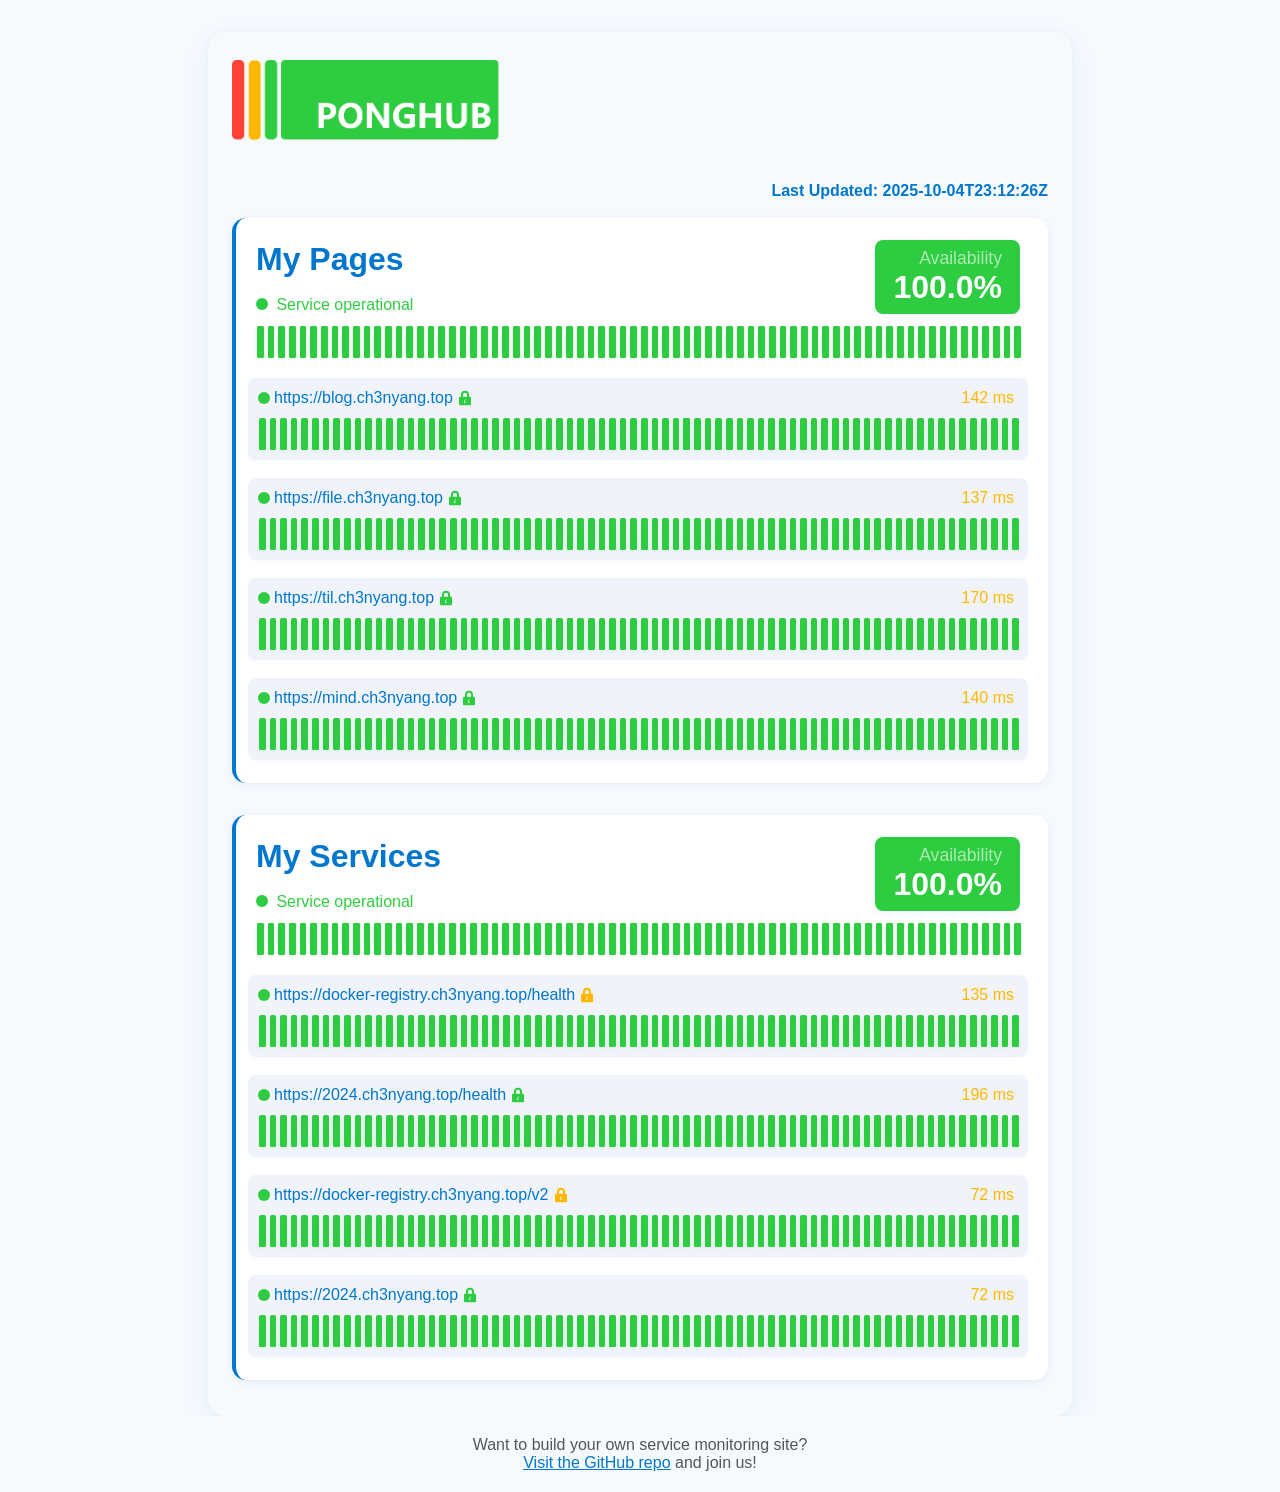
==== commit 33daa51b: "Deploying to gh-pages from @ WCY-dt/ponghub@912104f6046ff6c6c5333fd422ff0bbd2bc89a8d 🚀" ====
--- a/index.html
+++ b/index.html
@@ -88,7 +88,7 @@
 <body>
     <div class="container">
         <img src="/static/logo.png" alt="Service Status Report" class="logo-img">
-        <div class="update-time">Last Updated: 2025-10-04T22:36:08Z</div>
+        <div class="update-time">Last Updated: 2025-10-04T23:12:26Z</div>
         
         <div class="service-block">
             <div class="service-header">
@@ -112,14 +112,6 @@
                     
                     
                     
-                    <div class="status-rect status-all" title="2025-10-03T08:42:27Z: all" data-time="2025-10-03T08:42:27Z">
-                        
-                        <div class="status-rect-content" style="height: 100%;"></div>
-                        
-                    </div>
-                    
-                    
-                    
                     <div class="status-rect status-all" title="2025-10-03T09:13:48Z: all" data-time="2025-10-03T09:13:48Z">
                         
                         <div class="status-rect-content" style="height: 100%;"></div>
@@ -681,6 +673,14 @@
                     
                     
                     <div class="status-rect status-all" title="2025-10-04T22:36:07Z: all" data-time="2025-10-04T22:36:07Z">
+                        
+                        <div class="status-rect-content" style="height: 100%;"></div>
+                        
+                    </div>
+                    
+                    
+                    
+                    <div class="status-rect status-all" title="2025-10-04T23:12:24Z: all" data-time="2025-10-04T23:12:24Z">
                         
                         <div class="status-rect-content" style="height: 100%;"></div>
                         
@@ -713,7 +713,7 @@
                     
                         <span class="response-time-value
                             response-time-yellow">
-                            76 ms
+                            142 ms
                         </span>
                     
                 </div>
@@ -722,14 +722,6 @@
                     
                     
                         
-                            <div class="status-rect status-all" data-time="2025-10-03T08:42:28Z">
-                                
-                                    <div class="status-rect-content" style="height: 60.8%;"></div>
-                                
-                            </div>
-                        
-                    
-                        
                             <div class="status-rect status-all" data-time="2025-10-03T09:13:48Z">
                                 
                                     <div class="status-rect-content" style="height: 28.8%;"></div>
@@ -1293,6 +1285,14 @@
                             <div class="status-rect status-all" data-time="2025-10-04T22:36:07Z">
                                 
                                     <div class="status-rect-content" style="height: 15.2%;"></div>
+                                
+                            </div>
+                        
+                    
+                        
+                            <div class="status-rect status-all" data-time="2025-10-04T23:12:25Z">
+                                
+                                    <div class="status-rect-content" style="height: 28.4%;"></div>
                                 
                             </div>
                         
@@ -1323,7 +1323,7 @@
                     
                         <span class="response-time-value
                             response-time-yellow">
-                            77 ms
+                            137 ms
                         </span>
                     
                 </div>
@@ -1332,14 +1332,6 @@
                     
                     
                         
-                            <div class="status-rect status-all" data-time="2025-10-03T08:42:28Z">
-                                
-                                    <div class="status-rect-content" style="height: 51%;"></div>
-                                
-                            </div>
-                        
-                    
-                        
                             <div class="status-rect status-all" data-time="2025-10-03T09:13:48Z">
                                 
                                     <div class="status-rect-content" style="height: 29.4%;"></div>
@@ -1903,6 +1895,14 @@
                             <div class="status-rect status-all" data-time="2025-10-04T22:36:07Z">
                                 
                                     <div class="status-rect-content" style="height: 15.4%;"></div>
+                                
+                            </div>
+                        
+                    
+                        
+                            <div class="status-rect status-all" data-time="2025-10-04T23:12:25Z">
+                                
+                                    <div class="status-rect-content" style="height: 27.4%;"></div>
                                 
                             </div>
                         
@@ -1933,7 +1933,7 @@
                     
                         <span class="response-time-value
                             response-time-yellow">
-                            68 ms
+                            170 ms
                         </span>
                     
                 </div>
@@ -1942,14 +1942,6 @@
                     
                     
                         
-                            <div class="status-rect status-all" data-time="2025-10-03T08:42:29Z">
-                                
-                                    <div class="status-rect-content" style="height: 46.2%;"></div>
-                                
-                            </div>
-                        
-                    
-                        
                             <div class="status-rect status-all" data-time="2025-10-03T09:13:49Z">
                                 
                                     <div class="status-rect-content" style="height: 29.4%;"></div>
@@ -2513,6 +2505,14 @@
                             <div class="status-rect status-all" data-time="2025-10-04T22:36:08Z">
                                 
                                     <div class="status-rect-content" style="height: 13.6%;"></div>
+                                
+                            </div>
+                        
+                    
+                        
+                            <div class="status-rect status-all" data-time="2025-10-04T23:12:25Z">
+                                
+                                    <div class="status-rect-content" style="height: 34%;"></div>
                                 
                             </div>
                         
@@ -2543,7 +2543,7 @@
                     
                         <span class="response-time-value
                             response-time-yellow">
-                            99 ms
+                            140 ms
                         </span>
                     
                 </div>
@@ -2552,7 +2552,7 @@
                     
                     
                         
-                            <div class="status-rect status-all" data-time="2025-10-03T08:42:29Z">
+                            <div class="status-rect status-all" data-time="2025-10-03T09:13:49Z">
                                 
                                     <div class="status-rect-content" style="height: 29%;"></div>
                                 
@@ -2560,14 +2560,6 @@
                         
                     
                         
-                            <div class="status-rect status-all" data-time="2025-10-03T09:13:49Z">
-                                
-                                    <div class="status-rect-content" style="height: 29%;"></div>
-                                
-                            </div>
-                        
-                    
-                        
                             <div class="status-rect status-all" data-time="2025-10-03T09:36:51Z">
                                 
                                     <div class="status-rect-content" style="height: 11.6%;"></div>
@@ -3123,6 +3115,14 @@
                             <div class="status-rect status-all" data-time="2025-10-04T22:36:08Z">
                                 
                                     <div class="status-rect-content" style="height: 19.8%;"></div>
+                                
+                            </div>
+                        
+                    
+                        
+                            <div class="status-rect status-all" data-time="2025-10-04T23:12:26Z">
+                                
+                                    <div class="status-rect-content" style="height: 28%;"></div>
                                 
                             </div>
                         
@@ -3154,14 +3154,6 @@
                     
                     
                     
-                    <div class="status-rect status-all" title="2025-10-03T08:42:29Z: all" data-time="2025-10-03T08:42:29Z">
-                        
-                        <div class="status-rect-content" style="height: 100%;"></div>
-                        
-                    </div>
-                    
-                    
-                    
                     <div class="status-rect status-all" title="2025-10-03T09:13:49Z: all" data-time="2025-10-03T09:13:49Z">
                         
                         <div class="status-rect-content" style="height: 100%;"></div>
@@ -3723,6 +3715,14 @@
                     
                     
                     <div class="status-rect status-all" title="2025-10-04T22:36:08Z: all" data-time="2025-10-04T22:36:08Z">
+                        
+                        <div class="status-rect-content" style="height: 100%;"></div>
+                        
+                    </div>
+                    
+                    
+                    
+                    <div class="status-rect status-all" title="2025-10-04T23:12:26Z: all" data-time="2025-10-04T23:12:26Z">
                         
                         <div class="status-rect-content" style="height: 100%;"></div>
                         
@@ -3755,7 +3755,7 @@
                     
                         <span class="response-time-value
                             response-time-yellow">
-                            171 ms
+                            135 ms
                         </span>
                     
                 </div>
@@ -3764,7 +3764,71 @@
                     
                     
                         
-                            <div class="status-rect status-all" data-time="2025-10-03T08:42:29Z">
+                            <div class="status-rect status-all" data-time="2025-10-03T09:13:49Z">
+                                
+                                    <div class="status-rect-content" style="height: 10%;"></div>
+                                
+                            </div>
+                        
+                    
+                        
+                            <div class="status-rect status-all" data-time="2025-10-03T09:36:52Z">
+                                
+                                    <div class="status-rect-content" style="height: 83.6%;"></div>
+                                
+                            </div>
+                        
+                    
+                        
+                            <div class="status-rect status-all" data-time="2025-10-03T10:14:20Z">
+                                
+                                    <div class="status-rect-content" style="height: 32%;"></div>
+                                
+                            </div>
+                        
+                    
+                        
+                            <div class="status-rect status-all" data-time="2025-10-03T10:39:03Z">
+                                
+                                    <div class="status-rect-content" style="height: 77.8%;"></div>
+                                
+                            </div>
+                        
+                    
+                        
+                            <div class="status-rect status-all" data-time="2025-10-03T11:11:21Z">
+                                
+                                    <div class="status-rect-content" style="height: 26.4%;"></div>
+                                
+                            </div>
+                        
+                    
+                        
+                            <div class="status-rect status-all" data-time="2025-10-03T11:35:06Z">
+                                
+                                    <div class="status-rect-content" style="height: 88.8%;"></div>
+                                
+                            </div>
+                        
+                    
+                        
+                            <div class="status-rect status-all" data-time="2025-10-03T12:27:25Z">
+                                
+                                    <div class="status-rect-content" style="height: 39.4%;"></div>
+                                
+                            </div>
+                        
+                    
+                        
+                            <div class="status-rect status-all" data-time="2025-10-03T13:01:06Z">
+                                
+                                    <div class="status-rect-content" style="height: 81.6%;"></div>
+                                
+                            </div>
+                        
+                    
+                        
+                            <div class="status-rect status-all" data-time="2025-10-03T13:40:42Z">
                                 
                                     <div class="status-rect-content" style="height: 26.6%;"></div>
                                 
@@ -3772,15 +3836,319 @@
                         
                     
                         
-                            <div class="status-rect status-all" data-time="2025-10-03T09:13:49Z">
-                                
-                                    <div class="status-rect-content" style="height: 10%;"></div>
-                                
-                            </div>
-                        
-                    
-                        
-                            <div class="status-rect status-all" data-time="2025-10-03T09:36:52Z">
+                            <div class="status-rect status-all" data-time="2025-10-03T14:13:05Z">
+                                
+                                    <div class="status-rect-content" style="height: 33%;"></div>
+                                
+                            </div>
+                        
+                    
+                        
+                            <div class="status-rect status-all" data-time="2025-10-03T14:39:29Z">
+                                
+                                    <div class="status-rect-content" style="height: 36.2%;"></div>
+                                
+                            </div>
+                        
+                    
+                        
+                            <div class="status-rect status-all" data-time="2025-10-03T15:13:23Z">
+                                
+                                    <div class="status-rect-content" style="height: 71.4%;"></div>
+                                
+                            </div>
+                        
+                    
+                        
+                            <div class="status-rect status-all" data-time="2025-10-03T15:37:15Z">
+                                
+                                    <div class="status-rect-content" style="height: 10%;"></div>
+                                
+                            </div>
+                        
+                    
+                        
+                            <div class="status-rect status-all" data-time="2025-10-03T16:16:05Z">
+                                
+                                    <div class="status-rect-content" style="height: 10%;"></div>
+                                
+                            </div>
+                        
+                    
+                        
+                            <div class="status-rect status-all" data-time="2025-10-03T16:42:43Z">
+                                
+                                    <div class="status-rect-content" style="height: 10%;"></div>
+                                
+                            </div>
+                        
+                    
+                        
+                            <div class="status-rect status-all" data-time="2025-10-03T17:11:25Z">
+                                
+                                    <div class="status-rect-content" style="height: 77%;"></div>
+                                
+                            </div>
+                        
+                    
+                        
+                            <div class="status-rect status-all" data-time="2025-10-03T17:36:16Z">
+                                
+                                    <div class="status-rect-content" style="height: 76.6%;"></div>
+                                
+                            </div>
+                        
+                    
+                        
+                            <div class="status-rect status-all" data-time="2025-10-03T18:19:28Z">
+                                
+                                    <div class="status-rect-content" style="height: 10%;"></div>
+                                
+                            </div>
+                        
+                    
+                        
+                            <div class="status-rect status-all" data-time="2025-10-03T18:44:38Z">
+                                
+                                    <div class="status-rect-content" style="height: 91.4%;"></div>
+                                
+                            </div>
+                        
+                    
+                        
+                            <div class="status-rect status-all" data-time="2025-10-03T19:11:13Z">
+                                
+                                    <div class="status-rect-content" style="height: 10%;"></div>
+                                
+                            </div>
+                        
+                    
+                        
+                            <div class="status-rect status-all" data-time="2025-10-03T19:34:56Z">
+                                
+                                    <div class="status-rect-content" style="height: 38.8%;"></div>
+                                
+                            </div>
+                        
+                    
+                        
+                            <div class="status-rect status-all" data-time="2025-10-03T20:14:39Z">
+                                
+                                    <div class="status-rect-content" style="height: 44.4%;"></div>
+                                
+                            </div>
+                        
+                    
+                        
+                            <div class="status-rect status-all" data-time="2025-10-03T20:37:28Z">
+                                
+                                    <div class="status-rect-content" style="height: 77.4%;"></div>
+                                
+                            </div>
+                        
+                    
+                        
+                            <div class="status-rect status-all" data-time="2025-10-03T21:11:34Z">
+                                
+                                    <div class="status-rect-content" style="height: 38.8%;"></div>
+                                
+                            </div>
+                        
+                    
+                        
+                            <div class="status-rect status-all" data-time="2025-10-03T21:34:54Z">
+                                
+                                    <div class="status-rect-content" style="height: 76.8%;"></div>
+                                
+                            </div>
+                        
+                    
+                        
+                            <div class="status-rect status-all" data-time="2025-10-03T22:12:24Z">
+                                
+                                    <div class="status-rect-content" style="height: 10%;"></div>
+                                
+                            </div>
+                        
+                    
+                        
+                            <div class="status-rect status-all" data-time="2025-10-03T22:36:16Z">
+                                
+                                    <div class="status-rect-content" style="height: 10%;"></div>
+                                
+                            </div>
+                        
+                    
+                        
+                            <div class="status-rect status-all" data-time="2025-10-03T23:12:06Z">
+                                
+                                    <div class="status-rect-content" style="height: 10%;"></div>
+                                
+                            </div>
+                        
+                    
+                        
+                            <div class="status-rect status-all" data-time="2025-10-03T23:34:47Z">
+                                
+                                    <div class="status-rect-content" style="height: 72.8%;"></div>
+                                
+                            </div>
+                        
+                    
+                        
+                            <div class="status-rect status-all" data-time="2025-10-04T00:59:38Z">
+                                
+                                    <div class="status-rect-content" style="height: 23.6%;"></div>
+                                
+                            </div>
+                        
+                    
+                        
+                            <div class="status-rect status-all" data-time="2025-10-04T02:17:10Z">
+                                
+                                    <div class="status-rect-content" style="height: 10%;"></div>
+                                
+                            </div>
+                        
+                    
+                        
+                            <div class="status-rect status-all" data-time="2025-10-04T03:04:02Z">
+                                
+                                    <div class="status-rect-content" style="height: 10%;"></div>
+                                
+                            </div>
+                        
+                    
+                        
+                            <div class="status-rect status-all" data-time="2025-10-04T03:40:47Z">
+                                
+                                    <div class="status-rect-content" style="height: 38.8%;"></div>
+                                
+                            </div>
+                        
+                    
+                        
+                            <div class="status-rect status-all" data-time="2025-10-04T04:15:32Z">
+                                
+                                    <div class="status-rect-content" style="height: 38.4%;"></div>
+                                
+                            </div>
+                        
+                    
+                        
+                            <div class="status-rect status-all" data-time="2025-10-04T04:39:16Z">
+                                
+                                    <div class="status-rect-content" style="height: 22.6%;"></div>
+                                
+                            </div>
+                        
+                    
+                        
+                            <div class="status-rect status-all" data-time="2025-10-04T05:12:09Z">
+                                
+                                    <div class="status-rect-content" style="height: 10%;"></div>
+                                
+                            </div>
+                        
+                    
+                        
+                            <div class="status-rect status-all" data-time="2025-10-04T05:37:13Z">
+                                
+                                    <div class="status-rect-content" style="height: 37%;"></div>
+                                
+                            </div>
+                        
+                    
+                        
+                            <div class="status-rect status-all" data-time="2025-10-04T06:18:38Z">
+                                
+                                    <div class="status-rect-content" style="height: 10%;"></div>
+                                
+                            </div>
+                        
+                    
+                        
+                            <div class="status-rect status-all" data-time="2025-10-04T06:43:11Z">
+                                
+                                    <div class="status-rect-content" style="height: 39%;"></div>
+                                
+                            </div>
+                        
+                    
+                        
+                            <div class="status-rect status-all" data-time="2025-10-04T07:11:53Z">
+                                
+                                    <div class="status-rect-content" style="height: 29%;"></div>
+                                
+                            </div>
+                        
+                    
+                        
+                            <div class="status-rect status-all" data-time="2025-10-04T07:34:36Z">
+                                
+                                    <div class="status-rect-content" style="height: 43.4%;"></div>
+                                
+                            </div>
+                        
+                    
+                        
+                            <div class="status-rect status-all" data-time="2025-10-04T08:15:41Z">
+                                
+                                    <div class="status-rect-content" style="height: 22.6%;"></div>
+                                
+                            </div>
+                        
+                    
+                        
+                            <div class="status-rect status-all" data-time="2025-10-04T08:39:42Z">
+                                
+                                    <div class="status-rect-content" style="height: 10%;"></div>
+                                
+                            </div>
+                        
+                    
+                        
+                            <div class="status-rect status-all" data-time="2025-10-04T09:12:21Z">
+                                
+                                    <div class="status-rect-content" style="height: 65.6%;"></div>
+                                
+                            </div>
+                        
+                    
+                        
+                            <div class="status-rect status-all" data-time="2025-10-04T09:34:29Z">
+                                
+                                    <div class="status-rect-content" style="height: 82.4%;"></div>
+                                
+                            </div>
+                        
+                    
+                        
+                            <div class="status-rect status-all" data-time="2025-10-04T10:12:25Z">
+                                
+                                    <div class="status-rect-content" style="height: 39.8%;"></div>
+                                
+                            </div>
+                        
+                    
+                        
+                            <div class="status-rect status-all" data-time="2025-10-04T10:37:07Z">
+                                
+                                    <div class="status-rect-content" style="height: 37.2%;"></div>
+                                
+                            </div>
+                        
+                    
+                        
+                            <div class="status-rect status-all" data-time="2025-10-04T11:09:42Z">
+                                
+                                    <div class="status-rect-content" style="height: 10%;"></div>
+                                
+                            </div>
+                        
+                    
+                        
+                            <div class="status-rect status-all" data-time="2025-10-04T11:34:45Z">
                                 
                                     <div class="status-rect-content" style="height: 83.6%;"></div>
                                 
@@ -3788,63 +4156,127 @@
                         
                     
                         
-                            <div class="status-rect status-all" data-time="2025-10-03T10:14:20Z">
-                                
-                                    <div class="status-rect-content" style="height: 32%;"></div>
-                                
-                            </div>
-                        
-                    
-                        
-                            <div class="status-rect status-all" data-time="2025-10-03T10:39:03Z">
-                                
-                                    <div class="status-rect-content" style="height: 77.8%;"></div>
-                                
-                            </div>
-                        
-                    
-                        
-                            <div class="status-rect status-all" data-time="2025-10-03T11:11:21Z">
-                                
-                                    <div class="status-rect-content" style="height: 26.4%;"></div>
-                                
-                            </div>
-                        
-                    
-                        
-                            <div class="status-rect status-all" data-time="2025-10-03T11:35:06Z">
-                                
-                                    <div class="status-rect-content" style="height: 88.8%;"></div>
-                                
-                            </div>
-                        
-                    
-                        
-                            <div class="status-rect status-all" data-time="2025-10-03T12:27:25Z">
-                                
-                                    <div class="status-rect-content" style="height: 39.4%;"></div>
-                                
-                            </div>
-                        
-                    
-                        
-                            <div class="status-rect status-all" data-time="2025-10-03T13:01:06Z">
-                                
-                                    <div class="status-rect-content" style="height: 81.6%;"></div>
-                                
-                            </div>
-                        
-                    
-                        
-                            <div class="status-rect status-all" data-time="2025-10-03T13:40:42Z">
-                                
-                                    <div class="status-rect-content" style="height: 26.6%;"></div>
-                                
-                            </div>
-                        
-                    
-                        
-                            <div class="status-rect status-all" data-time="2025-10-03T14:13:05Z">
+                            <div class="status-rect status-all" data-time="2025-10-04T12:24:01Z">
+                                
+                                    <div class="status-rect-content" style="height: 76.4%;"></div>
+                                
+                            </div>
+                        
+                    
+                        
+                            <div class="status-rect status-all" data-time="2025-10-04T12:56:09Z">
+                                
+                                    <div class="status-rect-content" style="height: 10%;"></div>
+                                
+                            </div>
+                        
+                    
+                        
+                            <div class="status-rect status-all" data-time="2025-10-04T13:17:53Z">
+                                
+                                    <div class="status-rect-content" style="height: 10%;"></div>
+                                
+                            </div>
+                        
+                    
+                        
+                            <div class="status-rect status-all" data-time="2025-10-04T13:34:53Z">
+                                
+                                    <div class="status-rect-content" style="height: 10%;"></div>
+                                
+                            </div>
+                        
+                    
+                        
+                            <div class="status-rect status-all" data-time="2025-10-04T14:10:52Z">
+                                
+                                    <div class="status-rect-content" style="height: 25.4%;"></div>
+                                
+                            </div>
+                        
+                    
+                        
+                            <div class="status-rect status-all" data-time="2025-10-04T14:35:34Z">
+                                
+                                    <div class="status-rect-content" style="height: 83.8%;"></div>
+                                
+                            </div>
+                        
+                    
+                        
+                            <div class="status-rect status-all" data-time="2025-10-04T15:11:51Z">
+                                
+                                    <div class="status-rect-content" style="height: 28.6%;"></div>
+                                
+                            </div>
+                        
+                    
+                        
+                            <div class="status-rect status-all" data-time="2025-10-04T15:34:33Z">
+                                
+                                    <div class="status-rect-content" style="height: 73%;"></div>
+                                
+                            </div>
+                        
+                    
+                        
+                            <div class="status-rect status-all" data-time="2025-10-04T16:15:06Z">
+                                
+                                    <div class="status-rect-content" style="height: 82.6%;"></div>
+                                
+                            </div>
+                        
+                    
+                        
+                            <div class="status-rect status-all" data-time="2025-10-04T16:39:58Z">
+                                
+                                    <div class="status-rect-content" style="height: 38.6%;"></div>
+                                
+                            </div>
+                        
+                    
+                        
+                            <div class="status-rect status-all" data-time="2025-10-04T17:10:44Z">
+                                
+                                    <div class="status-rect-content" style="height: 31.6%;"></div>
+                                
+                            </div>
+                        
+                    
+                        
+                            <div class="status-rect status-all" data-time="2025-10-04T17:34:58Z">
+                                
+                                    <div class="status-rect-content" style="height: 10%;"></div>
+                                
+                            </div>
+                        
+                    
+                        
+                            <div class="status-rect status-all" data-time="2025-10-04T18:17:37Z">
+                                
+                                    <div class="status-rect-content" style="height: 32.6%;"></div>
+                                
+                            </div>
+                        
+                    
+                        
+                            <div class="status-rect status-all" data-time="2025-10-04T18:41:57Z">
+                                
+                                    <div class="status-rect-content" style="height: 40.4%;"></div>
+                                
+                            </div>
+                        
+                    
+                        
+                            <div class="status-rect status-all" data-time="2025-10-04T19:09:29Z">
+                                
+                                    <div class="status-rect-content" style="height: 37.6%;"></div>
+                                
+                            </div>
+                        
+                    
+                        
+                            <div class="status-rect status-all" data-time="2025-10-04T19:34:53Z">
                                 
                                     <div class="status-rect-content" style="height: 33%;"></div>
                                 
@@ -3852,7 +4284,31 @@
                         
                     
                         
-                            <div class="status-rect status-all" data-time="2025-10-03T14:39:29Z">
+                            <div class="status-rect status-all" data-time="2025-10-04T20:13:05Z">
+                                
+                                    <div class="status-rect-content" style="height: 33.2%;"></div>
+                                
+                            </div>
+                        
+                    
+                        
+                            <div class="status-rect status-all" data-time="2025-10-04T20:35:43Z">
+                                
+                                    <div class="status-rect-content" style="height: 81%;"></div>
+                                
+                            </div>
+                        
+                    
+                        
+                            <div class="status-rect status-all" data-time="2025-10-04T21:10:42Z">
+                                
+                                    <div class="status-rect-content" style="height: 67.8%;"></div>
+                                
+                            </div>
+                        
+                    
+                        
+                            <div class="status-rect status-all" data-time="2025-10-04T21:34:45Z">
                                 
                                     <div class="status-rect-content" style="height: 36.2%;"></div>
                                 
@@ -3860,470 +4316,6 @@
                         
                     
                         
-                            <div class="status-rect status-all" data-time="2025-10-03T15:13:23Z">
-                                
-                                    <div class="status-rect-content" style="height: 71.4%;"></div>
-                                
-                            </div>
-                        
-                    
-                        
-                            <div class="status-rect status-all" data-time="2025-10-03T15:37:15Z">
-                                
-                                    <div class="status-rect-content" style="height: 10%;"></div>
-                                
-                            </div>
-                        
-                    
-                        
-                            <div class="status-rect status-all" data-time="2025-10-03T16:16:05Z">
-                                
-                                    <div class="status-rect-content" style="height: 10%;"></div>
-                                
-                            </div>
-                        
-                    
-                        
-                            <div class="status-rect status-all" data-time="2025-10-03T16:42:43Z">
-                                
-                                    <div class="status-rect-content" style="height: 10%;"></div>
-                                
-                            </div>
-                        
-                    
-                        
-                            <div class="status-rect status-all" data-time="2025-10-03T17:11:25Z">
-                                
-                                    <div class="status-rect-content" style="height: 77%;"></div>
-                                
-                            </div>
-                        
-                    
-                        
-                            <div class="status-rect status-all" data-time="2025-10-03T17:36:16Z">
-                                
-                                    <div class="status-rect-content" style="height: 76.6%;"></div>
-                                
-                            </div>
-                        
-                    
-                        
-                            <div class="status-rect status-all" data-time="2025-10-03T18:19:28Z">
-                                
-                                    <div class="status-rect-content" style="height: 10%;"></div>
-                                
-                            </div>
-                        
-                    
-                        
-                            <div class="status-rect status-all" data-time="2025-10-03T18:44:38Z">
-                                
-                                    <div class="status-rect-content" style="height: 91.4%;"></div>
-                                
-                            </div>
-                        
-                    
-                        
-                            <div class="status-rect status-all" data-time="2025-10-03T19:11:13Z">
-                                
-                                    <div class="status-rect-content" style="height: 10%;"></div>
-                                
-                            </div>
-                        
-                    
-                        
-                            <div class="status-rect status-all" data-time="2025-10-03T19:34:56Z">
-                                
-                                    <div class="status-rect-content" style="height: 38.8%;"></div>
-                                
-                            </div>
-                        
-                    
-                        
-                            <div class="status-rect status-all" data-time="2025-10-03T20:14:39Z">
-                                
-                                    <div class="status-rect-content" style="height: 44.4%;"></div>
-                                
-                            </div>
-                        
-                    
-                        
-                            <div class="status-rect status-all" data-time="2025-10-03T20:37:28Z">
-                                
-                                    <div class="status-rect-content" style="height: 77.4%;"></div>
-                                
-                            </div>
-                        
-                    
-                        
-                            <div class="status-rect status-all" data-time="2025-10-03T21:11:34Z">
-                                
-                                    <div class="status-rect-content" style="height: 38.8%;"></div>
-                                
-                            </div>
-                        
-                    
-                        
-                            <div class="status-rect status-all" data-time="2025-10-03T21:34:54Z">
-                                
-                                    <div class="status-rect-content" style="height: 76.8%;"></div>
-                                
-                            </div>
-                        
-                    
-                        
-                            <div class="status-rect status-all" data-time="2025-10-03T22:12:24Z">
-                                
-                                    <div class="status-rect-content" style="height: 10%;"></div>
-                                
-                            </div>
-                        
-                    
-                        
-                            <div class="status-rect status-all" data-time="2025-10-03T22:36:16Z">
-                                
-                                    <div class="status-rect-content" style="height: 10%;"></div>
-                                
-                            </div>
-                        
-                    
-                        
-                            <div class="status-rect status-all" data-time="2025-10-03T23:12:06Z">
-                                
-                                    <div class="status-rect-content" style="height: 10%;"></div>
-                                
-                            </div>
-                        
-                    
-                        
-                            <div class="status-rect status-all" data-time="2025-10-03T23:34:47Z">
-                                
-                                    <div class="status-rect-content" style="height: 72.8%;"></div>
-                                
-                            </div>
-                        
-                    
-                        
-                            <div class="status-rect status-all" data-time="2025-10-04T00:59:38Z">
-                                
-                                    <div class="status-rect-content" style="height: 23.6%;"></div>
-                                
-                            </div>
-                        
-                    
-                        
-                            <div class="status-rect status-all" data-time="2025-10-04T02:17:10Z">
-                                
-                                    <div class="status-rect-content" style="height: 10%;"></div>
-                                
-                            </div>
-                        
-                    
-                        
-                            <div class="status-rect status-all" data-time="2025-10-04T03:04:02Z">
-                                
-                                    <div class="status-rect-content" style="height: 10%;"></div>
-                                
-                            </div>
-                        
-                    
-                        
-                            <div class="status-rect status-all" data-time="2025-10-04T03:40:47Z">
-                                
-                                    <div class="status-rect-content" style="height: 38.8%;"></div>
-                                
-                            </div>
-                        
-                    
-                        
-                            <div class="status-rect status-all" data-time="2025-10-04T04:15:32Z">
-                                
-                                    <div class="status-rect-content" style="height: 38.4%;"></div>
-                                
-                            </div>
-                        
-                    
-                        
-                            <div class="status-rect status-all" data-time="2025-10-04T04:39:16Z">
-                                
-                                    <div class="status-rect-content" style="height: 22.6%;"></div>
-                                
-                            </div>
-                        
-                    
-                        
-                            <div class="status-rect status-all" data-time="2025-10-04T05:12:09Z">
-                                
-                                    <div class="status-rect-content" style="height: 10%;"></div>
-                                
-                            </div>
-                        
-                    
-                        
-                            <div class="status-rect status-all" data-time="2025-10-04T05:37:13Z">
-                                
-                                    <div class="status-rect-content" style="height: 37%;"></div>
-                                
-                            </div>
-                        
-                    
-                        
-                            <div class="status-rect status-all" data-time="2025-10-04T06:18:38Z">
-                                
-                                    <div class="status-rect-content" style="height: 10%;"></div>
-                                
-                            </div>
-                        
-                    
-                        
-                            <div class="status-rect status-all" data-time="2025-10-04T06:43:11Z">
-                                
-                                    <div class="status-rect-content" style="height: 39%;"></div>
-                                
-                            </div>
-                        
-                    
-                        
-                            <div class="status-rect status-all" data-time="2025-10-04T07:11:53Z">
-                                
-                                    <div class="status-rect-content" style="height: 29%;"></div>
-                                
-                            </div>
-                        
-                    
-                        
-                            <div class="status-rect status-all" data-time="2025-10-04T07:34:36Z">
-                                
-                                    <div class="status-rect-content" style="height: 43.4%;"></div>
-                                
-                            </div>
-                        
-                    
-                        
-                            <div class="status-rect status-all" data-time="2025-10-04T08:15:41Z">
-                                
-                                    <div class="status-rect-content" style="height: 22.6%;"></div>
-                                
-                            </div>
-                        
-                    
-                        
-                            <div class="status-rect status-all" data-time="2025-10-04T08:39:42Z">
-                                
-                                    <div class="status-rect-content" style="height: 10%;"></div>
-                                
-                            </div>
-                        
-                    
-                        
-                            <div class="status-rect status-all" data-time="2025-10-04T09:12:21Z">
-                                
-                                    <div class="status-rect-content" style="height: 65.6%;"></div>
-                                
-                            </div>
-                        
-                    
-                        
-                            <div class="status-rect status-all" data-time="2025-10-04T09:34:29Z">
-                                
-                                    <div class="status-rect-content" style="height: 82.4%;"></div>
-                                
-                            </div>
-                        
-                    
-                        
-                            <div class="status-rect status-all" data-time="2025-10-04T10:12:25Z">
-                                
-                                    <div class="status-rect-content" style="height: 39.8%;"></div>
-                                
-                            </div>
-                        
-                    
-                        
-                            <div class="status-rect status-all" data-time="2025-10-04T10:37:07Z">
-                                
-                                    <div class="status-rect-content" style="height: 37.2%;"></div>
-                                
-                            </div>
-                        
-                    
-                        
-                            <div class="status-rect status-all" data-time="2025-10-04T11:09:42Z">
-                                
-                                    <div class="status-rect-content" style="height: 10%;"></div>
-                                
-                            </div>
-                        
-                    
-                        
-                            <div class="status-rect status-all" data-time="2025-10-04T11:34:45Z">
-                                
-                                    <div class="status-rect-content" style="height: 83.6%;"></div>
-                                
-                            </div>
-                        
-                    
-                        
-                            <div class="status-rect status-all" data-time="2025-10-04T12:24:01Z">
-                                
-                                    <div class="status-rect-content" style="height: 76.4%;"></div>
-                                
-                            </div>
-                        
-                    
-                        
-                            <div class="status-rect status-all" data-time="2025-10-04T12:56:09Z">
-                                
-                                    <div class="status-rect-content" style="height: 10%;"></div>
-                                
-                            </div>
-                        
-                    
-                        
-                            <div class="status-rect status-all" data-time="2025-10-04T13:17:53Z">
-                                
-                                    <div class="status-rect-content" style="height: 10%;"></div>
-                                
-                            </div>
-                        
-                    
-                        
-                            <div class="status-rect status-all" data-time="2025-10-04T13:34:53Z">
-                                
-                                    <div class="status-rect-content" style="height: 10%;"></div>
-                                
-                            </div>
-                        
-                    
-                        
-                            <div class="status-rect status-all" data-time="2025-10-04T14:10:52Z">
-                                
-                                    <div class="status-rect-content" style="height: 25.4%;"></div>
-                                
-                            </div>
-                        
-                    
-                        
-                            <div class="status-rect status-all" data-time="2025-10-04T14:35:34Z">
-                                
-                                    <div class="status-rect-content" style="height: 83.8%;"></div>
-                                
-                            </div>
-                        
-                    
-                        
-                            <div class="status-rect status-all" data-time="2025-10-04T15:11:51Z">
-                                
-                                    <div class="status-rect-content" style="height: 28.6%;"></div>
-                                
-                            </div>
-                        
-                    
-                        
-                            <div class="status-rect status-all" data-time="2025-10-04T15:34:33Z">
-                                
-                                    <div class="status-rect-content" style="height: 73%;"></div>
-                                
-                            </div>
-                        
-                    
-                        
-                            <div class="status-rect status-all" data-time="2025-10-04T16:15:06Z">
-                                
-                                    <div class="status-rect-content" style="height: 82.6%;"></div>
-                                
-                            </div>
-                        
-                    
-                        
-                            <div class="status-rect status-all" data-time="2025-10-04T16:39:58Z">
-                                
-                                    <div class="status-rect-content" style="height: 38.6%;"></div>
-                                
-                            </div>
-                        
-                    
-                        
-                            <div class="status-rect status-all" data-time="2025-10-04T17:10:44Z">
-                                
-                                    <div class="status-rect-content" style="height: 31.6%;"></div>
-                                
-                            </div>
-                        
-                    
-                        
-                            <div class="status-rect status-all" data-time="2025-10-04T17:34:58Z">
-                                
-                                    <div class="status-rect-content" style="height: 10%;"></div>
-                                
-                            </div>
-                        
-                    
-                        
-                            <div class="status-rect status-all" data-time="2025-10-04T18:17:37Z">
-                                
-                                    <div class="status-rect-content" style="height: 32.6%;"></div>
-                                
-                            </div>
-                        
-                    
-                        
-                            <div class="status-rect status-all" data-time="2025-10-04T18:41:57Z">
-                                
-                                    <div class="status-rect-content" style="height: 40.4%;"></div>
-                                
-                            </div>
-                        
-                    
-                        
-                            <div class="status-rect status-all" data-time="2025-10-04T19:09:29Z">
-                                
-                                    <div class="status-rect-content" style="height: 37.6%;"></div>
-                                
-                            </div>
-                        
-                    
-                        
-                            <div class="status-rect status-all" data-time="2025-10-04T19:34:53Z">
-                                
-                                    <div class="status-rect-content" style="height: 33%;"></div>
-                                
-                            </div>
-                        
-                    
-                        
-                            <div class="status-rect status-all" data-time="2025-10-04T20:13:05Z">
-                                
-                                    <div class="status-rect-content" style="height: 33.2%;"></div>
-                                
-                            </div>
-                        
-                    
-                        
-                            <div class="status-rect status-all" data-time="2025-10-04T20:35:43Z">
-                                
-                                    <div class="status-rect-content" style="height: 81%;"></div>
-                                
-                            </div>
-                        
-                    
-                        
-                            <div class="status-rect status-all" data-time="2025-10-04T21:10:42Z">
-                                
-                                    <div class="status-rect-content" style="height: 67.8%;"></div>
-                                
-                            </div>
-                        
-                    
-                        
-                            <div class="status-rect status-all" data-time="2025-10-04T21:34:45Z">
-                                
-                                    <div class="status-rect-content" style="height: 36.2%;"></div>
-                                
-                            </div>
-                        
-                    
-                        
                             <div class="status-rect status-all" data-time="2025-10-04T22:11:53Z">
                                 
                                     <div class="status-rect-content" style="height: 31%;"></div>
@@ -4335,6 +4327,14 @@
                             <div class="status-rect status-all" data-time="2025-10-04T22:36:08Z">
                                 
                                     <div class="status-rect-content" style="height: 34.2%;"></div>
+                                
+                            </div>
+                        
+                    
+                        
+                            <div class="status-rect status-all" data-time="2025-10-04T23:12:26Z">
+                                
+                                    <div class="status-rect-content" style="height: 27%;"></div>
                                 
                             </div>
                         
@@ -4365,7 +4365,7 @@
                     
                         <span class="response-time-value
                             response-time-yellow">
-                            187 ms
+                            196 ms
                         </span>
                     
                 </div>
@@ -4374,7 +4374,543 @@
                     
                     
                         
-                            <div class="status-rect status-all" data-time="2025-10-03T08:42:29Z">
+                            <div class="status-rect status-all" data-time="2025-10-03T09:13:50Z">
+                                
+                                    <div class="status-rect-content" style="height: 14%;"></div>
+                                
+                            </div>
+                        
+                    
+                        
+                            <div class="status-rect status-all" data-time="2025-10-03T09:36:53Z">
+                                
+                                    <div class="status-rect-content" style="height: 47.4%;"></div>
+                                
+                            </div>
+                        
+                    
+                        
+                            <div class="status-rect status-all" data-time="2025-10-03T10:14:21Z">
+                                
+                                    <div class="status-rect-content" style="height: 36.8%;"></div>
+                                
+                            </div>
+                        
+                    
+                        
+                            <div class="status-rect status-all" data-time="2025-10-03T10:39:03Z">
+                                
+                                    <div class="status-rect-content" style="height: 44.6%;"></div>
+                                
+                            </div>
+                        
+                    
+                        
+                            <div class="status-rect status-all" data-time="2025-10-03T11:11:21Z">
+                                
+                                    <div class="status-rect-content" style="height: 35.6%;"></div>
+                                
+                            </div>
+                        
+                    
+                        
+                            <div class="status-rect status-all" data-time="2025-10-03T11:35:07Z">
+                                
+                                    <div class="status-rect-content" style="height: 48.6%;"></div>
+                                
+                            </div>
+                        
+                    
+                        
+                            <div class="status-rect status-all" data-time="2025-10-03T12:27:25Z">
+                                
+                                    <div class="status-rect-content" style="height: 51%;"></div>
+                                
+                            </div>
+                        
+                    
+                        
+                            <div class="status-rect status-all" data-time="2025-10-03T13:01:07Z">
+                                
+                                    <div class="status-rect-content" style="height: 47%;"></div>
+                                
+                            </div>
+                        
+                    
+                        
+                            <div class="status-rect status-all" data-time="2025-10-03T13:40:42Z">
+                                
+                                    <div class="status-rect-content" style="height: 37%;"></div>
+                                
+                            </div>
+                        
+                    
+                        
+                            <div class="status-rect status-all" data-time="2025-10-03T14:13:06Z">
+                                
+                                    <div class="status-rect-content" style="height: 36%;"></div>
+                                
+                            </div>
+                        
+                    
+                        
+                            <div class="status-rect status-all" data-time="2025-10-03T14:39:30Z">
+                                
+                                    <div class="status-rect-content" style="height: 53.8%;"></div>
+                                
+                            </div>
+                        
+                    
+                        
+                            <div class="status-rect status-all" data-time="2025-10-03T15:13:23Z">
+                                
+                                    <div class="status-rect-content" style="height: 42.4%;"></div>
+                                
+                            </div>
+                        
+                    
+                        
+                            <div class="status-rect status-all" data-time="2025-10-03T15:37:16Z">
+                                
+                                    <div class="status-rect-content" style="height: 31.2%;"></div>
+                                
+                            </div>
+                        
+                    
+                        
+                            <div class="status-rect status-all" data-time="2025-10-03T16:16:06Z">
+                                
+                                    <div class="status-rect-content" style="height: 17.4%;"></div>
+                                
+                            </div>
+                        
+                    
+                        
+                            <div class="status-rect status-all" data-time="2025-10-03T16:42:44Z">
+                                
+                                    <div class="status-rect-content" style="height: 15.8%;"></div>
+                                
+                            </div>
+                        
+                    
+                        
+                            <div class="status-rect status-all" data-time="2025-10-03T17:11:26Z">
+                                
+                                    <div class="status-rect-content" style="height: 46%;"></div>
+                                
+                            </div>
+                        
+                    
+                        
+                            <div class="status-rect status-all" data-time="2025-10-03T17:36:16Z">
+                                
+                                    <div class="status-rect-content" style="height: 38.6%;"></div>
+                                
+                            </div>
+                        
+                    
+                        
+                            <div class="status-rect status-all" data-time="2025-10-03T18:19:28Z">
+                                
+                                    <div class="status-rect-content" style="height: 15.4%;"></div>
+                                
+                            </div>
+                        
+                    
+                        
+                            <div class="status-rect status-all" data-time="2025-10-03T18:44:38Z">
+                                
+                                    <div class="status-rect-content" style="height: 47.4%;"></div>
+                                
+                            </div>
+                        
+                    
+                        
+                            <div class="status-rect status-all" data-time="2025-10-03T19:11:13Z">
+                                
+                                    <div class="status-rect-content" style="height: 14.4%;"></div>
+                                
+                            </div>
+                        
+                    
+                        
+                            <div class="status-rect status-all" data-time="2025-10-03T19:34:57Z">
+                                
+                                    <div class="status-rect-content" style="height: 17.8%;"></div>
+                                
+                            </div>
+                        
+                    
+                        
+                            <div class="status-rect status-all" data-time="2025-10-03T20:14:39Z">
+                                
+                                    <div class="status-rect-content" style="height: 20.8%;"></div>
+                                
+                            </div>
+                        
+                    
+                        
+                            <div class="status-rect status-all" data-time="2025-10-03T20:37:28Z">
+                                
+                                    <div class="status-rect-content" style="height: 40.2%;"></div>
+                                
+                            </div>
+                        
+                    
+                        
+                            <div class="status-rect status-all" data-time="2025-10-03T21:11:35Z">
+                                
+                                    <div class="status-rect-content" style="height: 17.6%;"></div>
+                                
+                            </div>
+                        
+                    
+                        
+                            <div class="status-rect status-all" data-time="2025-10-03T21:34:55Z">
+                                
+                                    <div class="status-rect-content" style="height: 38.4%;"></div>
+                                
+                            </div>
+                        
+                    
+                        
+                            <div class="status-rect status-all" data-time="2025-10-03T22:12:24Z">
+                                
+                                    <div class="status-rect-content" style="height: 13%;"></div>
+                                
+                            </div>
+                        
+                    
+                        
+                            <div class="status-rect status-all" data-time="2025-10-03T22:36:16Z">
+                                
+                                    <div class="status-rect-content" style="height: 13%;"></div>
+                                
+                            </div>
+                        
+                    
+                        
+                            <div class="status-rect status-all" data-time="2025-10-03T23:12:06Z">
+                                
+                                    <div class="status-rect-content" style="height: 100%;"></div>
+                                
+                            </div>
+                        
+                    
+                        
+                            <div class="status-rect status-all" data-time="2025-10-03T23:34:47Z">
+                                
+                                    <div class="status-rect-content" style="height: 39.6%;"></div>
+                                
+                            </div>
+                        
+                    
+                        
+                            <div class="status-rect status-all" data-time="2025-10-04T00:59:38Z">
+                                
+                                    <div class="status-rect-content" style="height: 37.2%;"></div>
+                                
+                            </div>
+                        
+                    
+                        
+                            <div class="status-rect status-all" data-time="2025-10-04T02:17:10Z">
+                                
+                                    <div class="status-rect-content" style="height: 100%;"></div>
+                                
+                            </div>
+                        
+                    
+                        
+                            <div class="status-rect status-all" data-time="2025-10-04T03:04:02Z">
+                                
+                                    <div class="status-rect-content" style="height: 15.6%;"></div>
+                                
+                            </div>
+                        
+                    
+                        
+                            <div class="status-rect status-all" data-time="2025-10-04T03:40:47Z">
+                                
+                                    <div class="status-rect-content" style="height: 44.4%;"></div>
+                                
+                            </div>
+                        
+                    
+                        
+                            <div class="status-rect status-all" data-time="2025-10-04T04:15:32Z">
+                                
+                                    <div class="status-rect-content" style="height: 15.6%;"></div>
+                                
+                            </div>
+                        
+                    
+                        
+                            <div class="status-rect status-all" data-time="2025-10-04T04:39:17Z">
+                                
+                                    <div class="status-rect-content" style="height: 38%;"></div>
+                                
+                            </div>
+                        
+                    
+                        
+                            <div class="status-rect status-all" data-time="2025-10-04T05:12:09Z">
+                                
+                                    <div class="status-rect-content" style="height: 17.8%;"></div>
+                                
+                            </div>
+                        
+                    
+                        
+                            <div class="status-rect status-all" data-time="2025-10-04T05:37:13Z">
+                                
+                                    <div class="status-rect-content" style="height: 41.4%;"></div>
+                                
+                            </div>
+                        
+                    
+                        
+                            <div class="status-rect status-all" data-time="2025-10-04T06:18:38Z">
+                                
+                                    <div class="status-rect-content" style="height: 17.6%;"></div>
+                                
+                            </div>
+                        
+                    
+                        
+                            <div class="status-rect status-all" data-time="2025-10-04T06:43:11Z">
+                                
+                                    <div class="status-rect-content" style="height: 46.6%;"></div>
+                                
+                            </div>
+                        
+                    
+                        
+                            <div class="status-rect status-all" data-time="2025-10-04T07:11:54Z">
+                                
+                                    <div class="status-rect-content" style="height: 40.4%;"></div>
+                                
+                            </div>
+                        
+                    
+                        
+                            <div class="status-rect status-all" data-time="2025-10-04T07:34:37Z">
+                                
+                                    <div class="status-rect-content" style="height: 17.2%;"></div>
+                                
+                            </div>
+                        
+                    
+                        
+                            <div class="status-rect status-all" data-time="2025-10-04T08:15:41Z">
+                                
+                                    <div class="status-rect-content" style="height: 42.4%;"></div>
+                                
+                            </div>
+                        
+                    
+                        
+                            <div class="status-rect status-all" data-time="2025-10-04T08:39:42Z">
+                                
+                                    <div class="status-rect-content" style="height: 13.6%;"></div>
+                                
+                            </div>
+                        
+                    
+                        
+                            <div class="status-rect status-all" data-time="2025-10-04T09:12:22Z">
+                                
+                                    <div class="status-rect-content" style="height: 39%;"></div>
+                                
+                            </div>
+                        
+                    
+                        
+                            <div class="status-rect status-all" data-time="2025-10-04T09:34:29Z">
+                                
+                                    <div class="status-rect-content" style="height: 44.8%;"></div>
+                                
+                            </div>
+                        
+                    
+                        
+                            <div class="status-rect status-all" data-time="2025-10-04T10:12:25Z">
+                                
+                                    <div class="status-rect-content" style="height: 21%;"></div>
+                                
+                            </div>
+                        
+                    
+                        
+                            <div class="status-rect status-all" data-time="2025-10-04T10:37:07Z">
+                                
+                                    <div class="status-rect-content" style="height: 38.8%;"></div>
+                                
+                            </div>
+                        
+                    
+                        
+                            <div class="status-rect status-all" data-time="2025-10-04T11:09:42Z">
+                                
+                                    <div class="status-rect-content" style="height: 13%;"></div>
+                                
+                            </div>
+                        
+                    
+                        
+                            <div class="status-rect status-all" data-time="2025-10-04T11:34:46Z">
+                                
+                                    <div class="status-rect-content" style="height: 50%;"></div>
+                                
+                            </div>
+                        
+                    
+                        
+                            <div class="status-rect status-all" data-time="2025-10-04T12:24:01Z">
+                                
+                                    <div class="status-rect-content" style="height: 42%;"></div>
+                                
+                            </div>
+                        
+                    
+                        
+                            <div class="status-rect status-all" data-time="2025-10-04T12:56:09Z">
+                                
+                                    <div class="status-rect-content" style="height: 12.8%;"></div>
+                                
+                            </div>
+                        
+                    
+                        
+                            <div class="status-rect status-all" data-time="2025-10-04T13:17:53Z">
+                                
+                                    <div class="status-rect-content" style="height: 14.2%;"></div>
+                                
+                            </div>
+                        
+                    
+                        
+                            <div class="status-rect status-all" data-time="2025-10-04T13:34:53Z">
+                                
+                                    <div class="status-rect-content" style="height: 14.6%;"></div>
+                                
+                            </div>
+                        
+                    
+                        
+                            <div class="status-rect status-all" data-time="2025-10-04T14:10:53Z">
+                                
+                                    <div class="status-rect-content" style="height: 44.6%;"></div>
+                                
+                            </div>
+                        
+                    
+                        
+                            <div class="status-rect status-all" data-time="2025-10-04T14:35:35Z">
+                                
+                                    <div class="status-rect-content" style="height: 22%;"></div>
+                                
+                            </div>
+                        
+                    
+                        
+                            <div class="status-rect status-all" data-time="2025-10-04T15:11:52Z">
+                                
+                                    <div class="status-rect-content" style="height: 37.6%;"></div>
+                                
+                            </div>
+                        
+                    
+                        
+                            <div class="status-rect status-all" data-time="2025-10-04T15:34:34Z">
+                                
+                                    <div class="status-rect-content" style="height: 40.2%;"></div>
+                                
+                            </div>
+                        
+                    
+                        
+                            <div class="status-rect status-all" data-time="2025-10-04T16:15:07Z">
+                                
+                                    <div class="status-rect-content" style="height: 49.8%;"></div>
+                                
+                            </div>
+                        
+                    
+                        
+                            <div class="status-rect status-all" data-time="2025-10-04T16:39:58Z">
+                                
+                                    <div class="status-rect-content" style="height: 17.2%;"></div>
+                                
+                            </div>
+                        
+                    
+                        
+                            <div class="status-rect status-all" data-time="2025-10-04T17:10:44Z">
+                                
+                                    <div class="status-rect-content" style="height: 38.4%;"></div>
+                                
+                            </div>
+                        
+                    
+                        
+                            <div class="status-rect status-all" data-time="2025-10-04T17:34:58Z">
+                                
+                                    <div class="status-rect-content" style="height: 16.8%;"></div>
+                                
+                            </div>
+                        
+                    
+                        
+                            <div class="status-rect status-all" data-time="2025-10-04T18:17:38Z">
+                                
+                                    <div class="status-rect-content" style="height: 34.6%;"></div>
+                                
+                            </div>
+                        
+                    
+                        
+                            <div class="status-rect status-all" data-time="2025-10-04T18:41:57Z">
+                                
+                                    <div class="status-rect-content" style="height: 15.4%;"></div>
+                                
+                            </div>
+                        
+                    
+                        
+                            <div class="status-rect status-all" data-time="2025-10-04T19:09:29Z">
+                                
+                                    <div class="status-rect-content" style="height: 42.6%;"></div>
+                                
+                            </div>
+                        
+                    
+                        
+                            <div class="status-rect status-all" data-time="2025-10-04T19:34:53Z">
+                                
+                                    <div class="status-rect-content" style="height: 35.2%;"></div>
+                                
+                            </div>
+                        
+                    
+                        
+                            <div class="status-rect status-all" data-time="2025-10-04T20:13:06Z">
+                                
+                                    <div class="status-rect-content" style="height: 37.4%;"></div>
+                                
+                            </div>
+                        
+                    
+                        
+                            <div class="status-rect status-all" data-time="2025-10-04T20:35:44Z">
+                                
+                                    <div class="status-rect-content" style="height: 43.8%;"></div>
+                                
+                            </div>
+                        
+                    
+                        
+                            <div class="status-rect status-all" data-time="2025-10-04T21:10:42Z">
                                 
                                     <div class="status-rect-content" style="height: 36.2%;"></div>
                                 
@@ -4382,239 +4918,15 @@
                         
                     
                         
-                            <div class="status-rect status-all" data-time="2025-10-03T09:13:50Z">
-                                
-                                    <div class="status-rect-content" style="height: 14%;"></div>
-                                
-                            </div>
-                        
-                    
-                        
-                            <div class="status-rect status-all" data-time="2025-10-03T09:36:53Z">
-                                
-                                    <div class="status-rect-content" style="height: 47.4%;"></div>
-                                
-                            </div>
-                        
-                    
-                        
-                            <div class="status-rect status-all" data-time="2025-10-03T10:14:21Z">
-                                
-                                    <div class="status-rect-content" style="height: 36.8%;"></div>
-                                
-                            </div>
-                        
-                    
-                        
-                            <div class="status-rect status-all" data-time="2025-10-03T10:39:03Z">
-                                
-                                    <div class="status-rect-content" style="height: 44.6%;"></div>
-                                
-                            </div>
-                        
-                    
-                        
-                            <div class="status-rect status-all" data-time="2025-10-03T11:11:21Z">
-                                
-                                    <div class="status-rect-content" style="height: 35.6%;"></div>
-                                
-                            </div>
-                        
-                    
-                        
-                            <div class="status-rect status-all" data-time="2025-10-03T11:35:07Z">
-                                
-                                    <div class="status-rect-content" style="height: 48.6%;"></div>
-                                
-                            </div>
-                        
-                    
-                        
-                            <div class="status-rect status-all" data-time="2025-10-03T12:27:25Z">
-                                
-                                    <div class="status-rect-content" style="height: 51%;"></div>
-                                
-                            </div>
-                        
-                    
-                        
-                            <div class="status-rect status-all" data-time="2025-10-03T13:01:07Z">
-                                
-                                    <div class="status-rect-content" style="height: 47%;"></div>
-                                
-                            </div>
-                        
-                    
-                        
-                            <div class="status-rect status-all" data-time="2025-10-03T13:40:42Z">
-                                
-                                    <div class="status-rect-content" style="height: 37%;"></div>
-                                
-                            </div>
-                        
-                    
-                        
-                            <div class="status-rect status-all" data-time="2025-10-03T14:13:06Z">
-                                
-                                    <div class="status-rect-content" style="height: 36%;"></div>
-                                
-                            </div>
-                        
-                    
-                        
-                            <div class="status-rect status-all" data-time="2025-10-03T14:39:30Z">
-                                
-                                    <div class="status-rect-content" style="height: 53.8%;"></div>
-                                
-                            </div>
-                        
-                    
-                        
-                            <div class="status-rect status-all" data-time="2025-10-03T15:13:23Z">
-                                
-                                    <div class="status-rect-content" style="height: 42.4%;"></div>
-                                
-                            </div>
-                        
-                    
-                        
-                            <div class="status-rect status-all" data-time="2025-10-03T15:37:16Z">
-                                
-                                    <div class="status-rect-content" style="height: 31.2%;"></div>
-                                
-                            </div>
-                        
-                    
-                        
-                            <div class="status-rect status-all" data-time="2025-10-03T16:16:06Z">
-                                
-                                    <div class="status-rect-content" style="height: 17.4%;"></div>
-                                
-                            </div>
-                        
-                    
-                        
-                            <div class="status-rect status-all" data-time="2025-10-03T16:42:44Z">
-                                
-                                    <div class="status-rect-content" style="height: 15.8%;"></div>
-                                
-                            </div>
-                        
-                    
-                        
-                            <div class="status-rect status-all" data-time="2025-10-03T17:11:26Z">
-                                
-                                    <div class="status-rect-content" style="height: 46%;"></div>
-                                
-                            </div>
-                        
-                    
-                        
-                            <div class="status-rect status-all" data-time="2025-10-03T17:36:16Z">
-                                
-                                    <div class="status-rect-content" style="height: 38.6%;"></div>
-                                
-                            </div>
-                        
-                    
-                        
-                            <div class="status-rect status-all" data-time="2025-10-03T18:19:28Z">
-                                
-                                    <div class="status-rect-content" style="height: 15.4%;"></div>
-                                
-                            </div>
-                        
-                    
-                        
-                            <div class="status-rect status-all" data-time="2025-10-03T18:44:38Z">
-                                
-                                    <div class="status-rect-content" style="height: 47.4%;"></div>
-                                
-                            </div>
-                        
-                    
-                        
-                            <div class="status-rect status-all" data-time="2025-10-03T19:11:13Z">
-                                
-                                    <div class="status-rect-content" style="height: 14.4%;"></div>
-                                
-                            </div>
-                        
-                    
-                        
-                            <div class="status-rect status-all" data-time="2025-10-03T19:34:57Z">
-                                
-                                    <div class="status-rect-content" style="height: 17.8%;"></div>
-                                
-                            </div>
-                        
-                    
-                        
-                            <div class="status-rect status-all" data-time="2025-10-03T20:14:39Z">
-                                
-                                    <div class="status-rect-content" style="height: 20.8%;"></div>
-                                
-                            </div>
-                        
-                    
-                        
-                            <div class="status-rect status-all" data-time="2025-10-03T20:37:28Z">
-                                
-                                    <div class="status-rect-content" style="height: 40.2%;"></div>
-                                
-                            </div>
-                        
-                    
-                        
-                            <div class="status-rect status-all" data-time="2025-10-03T21:11:35Z">
-                                
-                                    <div class="status-rect-content" style="height: 17.6%;"></div>
-                                
-                            </div>
-                        
-                    
-                        
-                            <div class="status-rect status-all" data-time="2025-10-03T21:34:55Z">
-                                
-                                    <div class="status-rect-content" style="height: 38.4%;"></div>
-                                
-                            </div>
-                        
-                    
-                        
-                            <div class="status-rect status-all" data-time="2025-10-03T22:12:24Z">
-                                
-                                    <div class="status-rect-content" style="height: 13%;"></div>
-                                
-                            </div>
-                        
-                    
-                        
-                            <div class="status-rect status-all" data-time="2025-10-03T22:36:16Z">
-                                
-                                    <div class="status-rect-content" style="height: 13%;"></div>
-                                
-                            </div>
-                        
-                    
-                        
-                            <div class="status-rect status-all" data-time="2025-10-03T23:12:06Z">
-                                
-                                    <div class="status-rect-content" style="height: 100%;"></div>
-                                
-                            </div>
-                        
-                    
-                        
-                            <div class="status-rect status-all" data-time="2025-10-03T23:34:47Z">
-                                
-                                    <div class="status-rect-content" style="height: 39.6%;"></div>
-                                
-                            </div>
-                        
-                    
-                        
-                            <div class="status-rect status-all" data-time="2025-10-04T00:59:38Z">
+                            <div class="status-rect status-all" data-time="2025-10-04T21:34:45Z">
+                                
+                                    <div class="status-rect-content" style="height: 50.6%;"></div>
+                                
+                            </div>
+                        
+                    
+                        
+                            <div class="status-rect status-all" data-time="2025-10-04T22:11:53Z">
                                 
                                     <div class="status-rect-content" style="height: 37.2%;"></div>
                                 
@@ -4622,287 +4934,7 @@
                         
                     
                         
-                            <div class="status-rect status-all" data-time="2025-10-04T02:17:10Z">
-                                
-                                    <div class="status-rect-content" style="height: 100%;"></div>
-                                
-                            </div>
-                        
-                    
-                        
-                            <div class="status-rect status-all" data-time="2025-10-04T03:04:02Z">
-                                
-                                    <div class="status-rect-content" style="height: 15.6%;"></div>
-                                
-                            </div>
-                        
-                    
-                        
-                            <div class="status-rect status-all" data-time="2025-10-04T03:40:47Z">
-                                
-                                    <div class="status-rect-content" style="height: 44.4%;"></div>
-                                
-                            </div>
-                        
-                    
-                        
-                            <div class="status-rect status-all" data-time="2025-10-04T04:15:32Z">
-                                
-                                    <div class="status-rect-content" style="height: 15.6%;"></div>
-                                
-                            </div>
-                        
-                    
-                        
-                            <div class="status-rect status-all" data-time="2025-10-04T04:39:17Z">
-                                
-                                    <div class="status-rect-content" style="height: 38%;"></div>
-                                
-                            </div>
-                        
-                    
-                        
-                            <div class="status-rect status-all" data-time="2025-10-04T05:12:09Z">
-                                
-                                    <div class="status-rect-content" style="height: 17.8%;"></div>
-                                
-                            </div>
-                        
-                    
-                        
-                            <div class="status-rect status-all" data-time="2025-10-04T05:37:13Z">
-                                
-                                    <div class="status-rect-content" style="height: 41.4%;"></div>
-                                
-                            </div>
-                        
-                    
-                        
-                            <div class="status-rect status-all" data-time="2025-10-04T06:18:38Z">
-                                
-                                    <div class="status-rect-content" style="height: 17.6%;"></div>
-                                
-                            </div>
-                        
-                    
-                        
-                            <div class="status-rect status-all" data-time="2025-10-04T06:43:11Z">
-                                
-                                    <div class="status-rect-content" style="height: 46.6%;"></div>
-                                
-                            </div>
-                        
-                    
-                        
-                            <div class="status-rect status-all" data-time="2025-10-04T07:11:54Z">
-                                
-                                    <div class="status-rect-content" style="height: 40.4%;"></div>
-                                
-                            </div>
-                        
-                    
-                        
-                            <div class="status-rect status-all" data-time="2025-10-04T07:34:37Z">
-                                
-                                    <div class="status-rect-content" style="height: 17.2%;"></div>
-                                
-                            </div>
-                        
-                    
-                        
-                            <div class="status-rect status-all" data-time="2025-10-04T08:15:41Z">
-                                
-                                    <div class="status-rect-content" style="height: 42.4%;"></div>
-                                
-                            </div>
-                        
-                    
-                        
-                            <div class="status-rect status-all" data-time="2025-10-04T08:39:42Z">
-                                
-                                    <div class="status-rect-content" style="height: 13.6%;"></div>
-                                
-                            </div>
-                        
-                    
-                        
-                            <div class="status-rect status-all" data-time="2025-10-04T09:12:22Z">
-                                
-                                    <div class="status-rect-content" style="height: 39%;"></div>
-                                
-                            </div>
-                        
-                    
-                        
-                            <div class="status-rect status-all" data-time="2025-10-04T09:34:29Z">
-                                
-                                    <div class="status-rect-content" style="height: 44.8%;"></div>
-                                
-                            </div>
-                        
-                    
-                        
-                            <div class="status-rect status-all" data-time="2025-10-04T10:12:25Z">
-                                
-                                    <div class="status-rect-content" style="height: 21%;"></div>
-                                
-                            </div>
-                        
-                    
-                        
-                            <div class="status-rect status-all" data-time="2025-10-04T10:37:07Z">
-                                
-                                    <div class="status-rect-content" style="height: 38.8%;"></div>
-                                
-                            </div>
-                        
-                    
-                        
-                            <div class="status-rect status-all" data-time="2025-10-04T11:09:42Z">
-                                
-                                    <div class="status-rect-content" style="height: 13%;"></div>
-                                
-                            </div>
-                        
-                    
-                        
-                            <div class="status-rect status-all" data-time="2025-10-04T11:34:46Z">
-                                
-                                    <div class="status-rect-content" style="height: 50%;"></div>
-                                
-                            </div>
-                        
-                    
-                        
-                            <div class="status-rect status-all" data-time="2025-10-04T12:24:01Z">
-                                
-                                    <div class="status-rect-content" style="height: 42%;"></div>
-                                
-                            </div>
-                        
-                    
-                        
-                            <div class="status-rect status-all" data-time="2025-10-04T12:56:09Z">
-                                
-                                    <div class="status-rect-content" style="height: 12.8%;"></div>
-                                
-                            </div>
-                        
-                    
-                        
-                            <div class="status-rect status-all" data-time="2025-10-04T13:17:53Z">
-                                
-                                    <div class="status-rect-content" style="height: 14.2%;"></div>
-                                
-                            </div>
-                        
-                    
-                        
-                            <div class="status-rect status-all" data-time="2025-10-04T13:34:53Z">
-                                
-                                    <div class="status-rect-content" style="height: 14.6%;"></div>
-                                
-                            </div>
-                        
-                    
-                        
-                            <div class="status-rect status-all" data-time="2025-10-04T14:10:53Z">
-                                
-                                    <div class="status-rect-content" style="height: 44.6%;"></div>
-                                
-                            </div>
-                        
-                    
-                        
-                            <div class="status-rect status-all" data-time="2025-10-04T14:35:35Z">
-                                
-                                    <div class="status-rect-content" style="height: 22%;"></div>
-                                
-                            </div>
-                        
-                    
-                        
-                            <div class="status-rect status-all" data-time="2025-10-04T15:11:52Z">
-                                
-                                    <div class="status-rect-content" style="height: 37.6%;"></div>
-                                
-                            </div>
-                        
-                    
-                        
-                            <div class="status-rect status-all" data-time="2025-10-04T15:34:34Z">
-                                
-                                    <div class="status-rect-content" style="height: 40.2%;"></div>
-                                
-                            </div>
-                        
-                    
-                        
-                            <div class="status-rect status-all" data-time="2025-10-04T16:15:07Z">
-                                
-                                    <div class="status-rect-content" style="height: 49.8%;"></div>
-                                
-                            </div>
-                        
-                    
-                        
-                            <div class="status-rect status-all" data-time="2025-10-04T16:39:58Z">
-                                
-                                    <div class="status-rect-content" style="height: 17.2%;"></div>
-                                
-                            </div>
-                        
-                    
-                        
-                            <div class="status-rect status-all" data-time="2025-10-04T17:10:44Z">
-                                
-                                    <div class="status-rect-content" style="height: 38.4%;"></div>
-                                
-                            </div>
-                        
-                    
-                        
-                            <div class="status-rect status-all" data-time="2025-10-04T17:34:58Z">
-                                
-                                    <div class="status-rect-content" style="height: 16.8%;"></div>
-                                
-                            </div>
-                        
-                    
-                        
-                            <div class="status-rect status-all" data-time="2025-10-04T18:17:38Z">
-                                
-                                    <div class="status-rect-content" style="height: 34.6%;"></div>
-                                
-                            </div>
-                        
-                    
-                        
-                            <div class="status-rect status-all" data-time="2025-10-04T18:41:57Z">
-                                
-                                    <div class="status-rect-content" style="height: 15.4%;"></div>
-                                
-                            </div>
-                        
-                    
-                        
-                            <div class="status-rect status-all" data-time="2025-10-04T19:09:29Z">
-                                
-                                    <div class="status-rect-content" style="height: 42.6%;"></div>
-                                
-                            </div>
-                        
-                    
-                        
-                            <div class="status-rect status-all" data-time="2025-10-04T19:34:53Z">
-                                
-                                    <div class="status-rect-content" style="height: 35.2%;"></div>
-                                
-                            </div>
-                        
-                    
-                        
-                            <div class="status-rect status-all" data-time="2025-10-04T20:13:06Z">
+                            <div class="status-rect status-all" data-time="2025-10-04T22:36:08Z">
                                 
                                     <div class="status-rect-content" style="height: 37.4%;"></div>
                                 
@@ -4910,41 +4942,9 @@
                         
                     
                         
-                            <div class="status-rect status-all" data-time="2025-10-04T20:35:44Z">
-                                
-                                    <div class="status-rect-content" style="height: 43.8%;"></div>
-                                
-                            </div>
-                        
-                    
-                        
-                            <div class="status-rect status-all" data-time="2025-10-04T21:10:42Z">
-                                
-                                    <div class="status-rect-content" style="height: 36.2%;"></div>
-                                
-                            </div>
-                        
-                    
-                        
-                            <div class="status-rect status-all" data-time="2025-10-04T21:34:45Z">
-                                
-                                    <div class="status-rect-content" style="height: 50.6%;"></div>
-                                
-                            </div>
-                        
-                    
-                        
-                            <div class="status-rect status-all" data-time="2025-10-04T22:11:53Z">
-                                
-                                    <div class="status-rect-content" style="height: 37.2%;"></div>
-                                
-                            </div>
-                        
-                    
-                        
-                            <div class="status-rect status-all" data-time="2025-10-04T22:36:08Z">
-                                
-                                    <div class="status-rect-content" style="height: 37.4%;"></div>
+                            <div class="status-rect status-all" data-time="2025-10-04T23:12:26Z">
+                                
+                                    <div class="status-rect-content" style="height: 39.2%;"></div>
                                 
                             </div>
                         
@@ -4975,7 +4975,7 @@
                     
                         <span class="response-time-value
                             response-time-yellow">
-                            105 ms
+                            72 ms
                         </span>
                     
                 </div>
@@ -4984,7 +4984,39 @@
                     
                     
                         
-                            <div class="status-rect status-all" data-time="2025-10-03T08:42:30Z">
+                            <div class="status-rect status-all" data-time="2025-10-03T09:13:50Z">
+                                
+                                    <div class="status-rect-content" style="height: 10%;"></div>
+                                
+                            </div>
+                        
+                    
+                        
+                            <div class="status-rect status-all" data-time="2025-10-03T09:36:53Z">
+                                
+                                    <div class="status-rect-content" style="height: 25.6%;"></div>
+                                
+                            </div>
+                        
+                    
+                        
+                            <div class="status-rect status-all" data-time="2025-10-03T10:14:21Z">
+                                
+                                    <div class="status-rect-content" style="height: 21.2%;"></div>
+                                
+                            </div>
+                        
+                    
+                        
+                            <div class="status-rect status-all" data-time="2025-10-03T10:39:04Z">
+                                
+                                    <div class="status-rect-content" style="height: 22.6%;"></div>
+                                
+                            </div>
+                        
+                    
+                        
+                            <div class="status-rect status-all" data-time="2025-10-03T11:11:21Z">
                                 
                                     <div class="status-rect-content" style="height: 14.4%;"></div>
                                 
@@ -4992,31 +5024,359 @@
                         
                     
                         
-                            <div class="status-rect status-all" data-time="2025-10-03T09:13:50Z">
-                                
-                                    <div class="status-rect-content" style="height: 10%;"></div>
-                                
-                            </div>
-                        
-                    
-                        
-                            <div class="status-rect status-all" data-time="2025-10-03T09:36:53Z">
-                                
-                                    <div class="status-rect-content" style="height: 25.6%;"></div>
-                                
-                            </div>
-                        
-                    
-                        
-                            <div class="status-rect status-all" data-time="2025-10-03T10:14:21Z">
-                                
-                                    <div class="status-rect-content" style="height: 21.2%;"></div>
-                                
-                            </div>
-                        
-                    
-                        
-                            <div class="status-rect status-all" data-time="2025-10-03T10:39:04Z">
+                            <div class="status-rect status-all" data-time="2025-10-03T11:35:07Z">
+                                
+                                    <div class="status-rect-content" style="height: 23.8%;"></div>
+                                
+                            </div>
+                        
+                    
+                        
+                            <div class="status-rect status-all" data-time="2025-10-03T12:27:26Z">
+                                
+                                    <div class="status-rect-content" style="height: 24.8%;"></div>
+                                
+                            </div>
+                        
+                    
+                        
+                            <div class="status-rect status-all" data-time="2025-10-03T13:01:07Z">
+                                
+                                    <div class="status-rect-content" style="height: 23.6%;"></div>
+                                
+                            </div>
+                        
+                    
+                        
+                            <div class="status-rect status-all" data-time="2025-10-03T13:40:43Z">
+                                
+                                    <div class="status-rect-content" style="height: 14.4%;"></div>
+                                
+                            </div>
+                        
+                    
+                        
+                            <div class="status-rect status-all" data-time="2025-10-03T14:13:06Z">
+                                
+                                    <div class="status-rect-content" style="height: 20.8%;"></div>
+                                
+                            </div>
+                        
+                    
+                        
+                            <div class="status-rect status-all" data-time="2025-10-03T14:39:30Z">
+                                
+                                    <div class="status-rect-content" style="height: 22.4%;"></div>
+                                
+                            </div>
+                        
+                    
+                        
+                            <div class="status-rect status-all" data-time="2025-10-03T15:13:24Z">
+                                
+                                    <div class="status-rect-content" style="height: 20.6%;"></div>
+                                
+                            </div>
+                        
+                    
+                        
+                            <div class="status-rect status-all" data-time="2025-10-03T15:37:16Z">
+                                
+                                    <div class="status-rect-content" style="height: 10%;"></div>
+                                
+                            </div>
+                        
+                    
+                        
+                            <div class="status-rect status-all" data-time="2025-10-03T16:16:06Z">
+                                
+                                    <div class="status-rect-content" style="height: 10%;"></div>
+                                
+                            </div>
+                        
+                    
+                        
+                            <div class="status-rect status-all" data-time="2025-10-03T16:42:44Z">
+                                
+                                    <div class="status-rect-content" style="height: 10%;"></div>
+                                
+                            </div>
+                        
+                    
+                        
+                            <div class="status-rect status-all" data-time="2025-10-03T17:11:26Z">
+                                
+                                    <div class="status-rect-content" style="height: 21%;"></div>
+                                
+                            </div>
+                        
+                    
+                        
+                            <div class="status-rect status-all" data-time="2025-10-03T17:36:17Z">
+                                
+                                    <div class="status-rect-content" style="height: 20.6%;"></div>
+                                
+                            </div>
+                        
+                    
+                        
+                            <div class="status-rect status-all" data-time="2025-10-03T18:19:28Z">
+                                
+                                    <div class="status-rect-content" style="height: 10%;"></div>
+                                
+                            </div>
+                        
+                    
+                        
+                            <div class="status-rect status-all" data-time="2025-10-03T18:44:39Z">
+                                
+                                    <div class="status-rect-content" style="height: 27.6%;"></div>
+                                
+                            </div>
+                        
+                    
+                        
+                            <div class="status-rect status-all" data-time="2025-10-03T19:11:13Z">
+                                
+                                    <div class="status-rect-content" style="height: 10%;"></div>
+                                
+                            </div>
+                        
+                    
+                        
+                            <div class="status-rect status-all" data-time="2025-10-03T19:34:57Z">
+                                
+                                    <div class="status-rect-content" style="height: 10%;"></div>
+                                
+                            </div>
+                        
+                    
+                        
+                            <div class="status-rect status-all" data-time="2025-10-03T20:14:40Z">
+                                
+                                    <div class="status-rect-content" style="height: 10%;"></div>
+                                
+                            </div>
+                        
+                    
+                        
+                            <div class="status-rect status-all" data-time="2025-10-03T20:37:29Z">
+                                
+                                    <div class="status-rect-content" style="height: 23%;"></div>
+                                
+                            </div>
+                        
+                    
+                        
+                            <div class="status-rect status-all" data-time="2025-10-03T21:11:35Z">
+                                
+                                    <div class="status-rect-content" style="height: 10%;"></div>
+                                
+                            </div>
+                        
+                    
+                        
+                            <div class="status-rect status-all" data-time="2025-10-03T21:34:55Z">
+                                
+                                    <div class="status-rect-content" style="height: 20.8%;"></div>
+                                
+                            </div>
+                        
+                    
+                        
+                            <div class="status-rect status-all" data-time="2025-10-03T22:12:24Z">
+                                
+                                    <div class="status-rect-content" style="height: 10%;"></div>
+                                
+                            </div>
+                        
+                    
+                        
+                            <div class="status-rect status-all" data-time="2025-10-03T22:36:16Z">
+                                
+                                    <div class="status-rect-content" style="height: 10%;"></div>
+                                
+                            </div>
+                        
+                    
+                        
+                            <div class="status-rect status-all" data-time="2025-10-03T23:12:07Z">
+                                
+                                    <div class="status-rect-content" style="height: 10%;"></div>
+                                
+                            </div>
+                        
+                    
+                        
+                            <div class="status-rect status-all" data-time="2025-10-03T23:34:48Z">
+                                
+                                    <div class="status-rect-content" style="height: 20.8%;"></div>
+                                
+                            </div>
+                        
+                    
+                        
+                            <div class="status-rect status-all" data-time="2025-10-04T00:59:39Z">
+                                
+                                    <div class="status-rect-content" style="height: 14.4%;"></div>
+                                
+                            </div>
+                        
+                    
+                        
+                            <div class="status-rect status-all" data-time="2025-10-04T02:17:12Z">
+                                
+                                    <div class="status-rect-content" style="height: 10%;"></div>
+                                
+                            </div>
+                        
+                    
+                        
+                            <div class="status-rect status-all" data-time="2025-10-04T03:04:03Z">
+                                
+                                    <div class="status-rect-content" style="height: 10%;"></div>
+                                
+                            </div>
+                        
+                    
+                        
+                            <div class="status-rect status-all" data-time="2025-10-04T03:40:47Z">
+                                
+                                    <div class="status-rect-content" style="height: 24.4%;"></div>
+                                
+                            </div>
+                        
+                    
+                        
+                            <div class="status-rect status-all" data-time="2025-10-04T04:15:32Z">
+                                
+                                    <div class="status-rect-content" style="height: 10%;"></div>
+                                
+                            </div>
+                        
+                    
+                        
+                            <div class="status-rect status-all" data-time="2025-10-04T04:39:17Z">
+                                
+                                    <div class="status-rect-content" style="height: 14.4%;"></div>
+                                
+                            </div>
+                        
+                    
+                        
+                            <div class="status-rect status-all" data-time="2025-10-04T05:12:09Z">
+                                
+                                    <div class="status-rect-content" style="height: 10%;"></div>
+                                
+                            </div>
+                        
+                    
+                        
+                            <div class="status-rect status-all" data-time="2025-10-04T05:37:14Z">
+                                
+                                    <div class="status-rect-content" style="height: 23.6%;"></div>
+                                
+                            </div>
+                        
+                    
+                        
+                            <div class="status-rect status-all" data-time="2025-10-04T06:18:38Z">
+                                
+                                    <div class="status-rect-content" style="height: 10%;"></div>
+                                
+                            </div>
+                        
+                    
+                        
+                            <div class="status-rect status-all" data-time="2025-10-04T06:43:12Z">
+                                
+                                    <div class="status-rect-content" style="height: 22.8%;"></div>
+                                
+                            </div>
+                        
+                    
+                        
+                            <div class="status-rect status-all" data-time="2025-10-04T07:11:54Z">
+                                
+                                    <div class="status-rect-content" style="height: 16.4%;"></div>
+                                
+                            </div>
+                        
+                    
+                        
+                            <div class="status-rect status-all" data-time="2025-10-04T07:34:37Z">
+                                
+                                    <div class="status-rect-content" style="height: 10%;"></div>
+                                
+                            </div>
+                        
+                    
+                        
+                            <div class="status-rect status-all" data-time="2025-10-04T08:15:41Z">
+                                
+                                    <div class="status-rect-content" style="height: 14.2%;"></div>
+                                
+                            </div>
+                        
+                    
+                        
+                            <div class="status-rect status-all" data-time="2025-10-04T08:39:42Z">
+                                
+                                    <div class="status-rect-content" style="height: 10%;"></div>
+                                
+                            </div>
+                        
+                    
+                        
+                            <div class="status-rect status-all" data-time="2025-10-04T09:12:22Z">
+                                
+                                    <div class="status-rect-content" style="height: 14.2%;"></div>
+                                
+                            </div>
+                        
+                    
+                        
+                            <div class="status-rect status-all" data-time="2025-10-04T09:34:30Z">
+                                
+                                    <div class="status-rect-content" style="height: 26.2%;"></div>
+                                
+                            </div>
+                        
+                    
+                        
+                            <div class="status-rect status-all" data-time="2025-10-04T10:12:25Z">
+                                
+                                    <div class="status-rect-content" style="height: 10%;"></div>
+                                
+                            </div>
+                        
+                    
+                        
+                            <div class="status-rect status-all" data-time="2025-10-04T10:37:08Z">
+                                
+                                    <div class="status-rect-content" style="height: 23.6%;"></div>
+                                
+                            </div>
+                        
+                    
+                        
+                            <div class="status-rect status-all" data-time="2025-10-04T11:09:42Z">
+                                
+                                    <div class="status-rect-content" style="height: 10%;"></div>
+                                
+                            </div>
+                        
+                    
+                        
+                            <div class="status-rect status-all" data-time="2025-10-04T11:34:46Z">
+                                
+                                    <div class="status-rect-content" style="height: 24.2%;"></div>
+                                
+                            </div>
+                        
+                    
+                        
+                            <div class="status-rect status-all" data-time="2025-10-04T12:24:02Z">
                                 
                                     <div class="status-rect-content" style="height: 22.6%;"></div>
                                 
@@ -5024,537 +5384,177 @@
                         
                     
                         
-                            <div class="status-rect status-all" data-time="2025-10-03T11:11:21Z">
+                            <div class="status-rect status-all" data-time="2025-10-04T12:56:09Z">
+                                
+                                    <div class="status-rect-content" style="height: 10%;"></div>
+                                
+                            </div>
+                        
+                    
+                        
+                            <div class="status-rect status-all" data-time="2025-10-04T13:17:53Z">
+                                
+                                    <div class="status-rect-content" style="height: 10%;"></div>
+                                
+                            </div>
+                        
+                    
+                        
+                            <div class="status-rect status-all" data-time="2025-10-04T13:34:53Z">
+                                
+                                    <div class="status-rect-content" style="height: 10%;"></div>
+                                
+                            </div>
+                        
+                    
+                        
+                            <div class="status-rect status-all" data-time="2025-10-04T14:10:53Z">
+                                
+                                    <div class="status-rect-content" style="height: 16.4%;"></div>
+                                
+                            </div>
+                        
+                    
+                        
+                            <div class="status-rect status-all" data-time="2025-10-04T14:35:35Z">
+                                
+                                    <div class="status-rect-content" style="height: 25%;"></div>
+                                
+                            </div>
+                        
+                    
+                        
+                            <div class="status-rect status-all" data-time="2025-10-04T15:11:52Z">
+                                
+                                    <div class="status-rect-content" style="height: 15.8%;"></div>
+                                
+                            </div>
+                        
+                    
+                        
+                            <div class="status-rect status-all" data-time="2025-10-04T15:34:34Z">
+                                
+                                    <div class="status-rect-content" style="height: 20.6%;"></div>
+                                
+                            </div>
+                        
+                    
+                        
+                            <div class="status-rect status-all" data-time="2025-10-04T16:15:08Z">
+                                
+                                    <div class="status-rect-content" style="height: 24.6%;"></div>
+                                
+                            </div>
+                        
+                    
+                        
+                            <div class="status-rect status-all" data-time="2025-10-04T16:39:58Z">
+                                
+                                    <div class="status-rect-content" style="height: 10%;"></div>
+                                
+                            </div>
+                        
+                    
+                        
+                            <div class="status-rect status-all" data-time="2025-10-04T17:10:45Z">
+                                
+                                    <div class="status-rect-content" style="height: 20.4%;"></div>
+                                
+                            </div>
+                        
+                    
+                        
+                            <div class="status-rect status-all" data-time="2025-10-04T17:34:58Z">
+                                
+                                    <div class="status-rect-content" style="height: 10%;"></div>
+                                
+                            </div>
+                        
+                    
+                        
+                            <div class="status-rect status-all" data-time="2025-10-04T18:17:38Z">
+                                
+                                    <div class="status-rect-content" style="height: 19.8%;"></div>
+                                
+                            </div>
+                        
+                    
+                        
+                            <div class="status-rect status-all" data-time="2025-10-04T18:41:57Z">
+                                
+                                    <div class="status-rect-content" style="height: 10%;"></div>
+                                
+                            </div>
+                        
+                    
+                        
+                            <div class="status-rect status-all" data-time="2025-10-04T19:09:30Z">
+                                
+                                    <div class="status-rect-content" style="height: 24%;"></div>
+                                
+                            </div>
+                        
+                    
+                        
+                            <div class="status-rect status-all" data-time="2025-10-04T19:34:53Z">
+                                
+                                    <div class="status-rect-content" style="height: 20.8%;"></div>
+                                
+                            </div>
+                        
+                    
+                        
+                            <div class="status-rect status-all" data-time="2025-10-04T20:13:06Z">
+                                
+                                    <div class="status-rect-content" style="height: 20.8%;"></div>
+                                
+                            </div>
+                        
+                    
+                        
+                            <div class="status-rect status-all" data-time="2025-10-04T20:35:44Z">
+                                
+                                    <div class="status-rect-content" style="height: 24.2%;"></div>
+                                
+                            </div>
+                        
+                    
+                        
+                            <div class="status-rect status-all" data-time="2025-10-04T21:10:43Z">
+                                
+                                    <div class="status-rect-content" style="height: 16.4%;"></div>
+                                
+                            </div>
+                        
+                    
+                        
+                            <div class="status-rect status-all" data-time="2025-10-04T21:34:46Z">
+                                
+                                    <div class="status-rect-content" style="height: 23.4%;"></div>
+                                
+                            </div>
+                        
+                    
+                        
+                            <div class="status-rect status-all" data-time="2025-10-04T22:11:53Z">
+                                
+                                    <div class="status-rect-content" style="height: 19.6%;"></div>
+                                
+                            </div>
+                        
+                    
+                        
+                            <div class="status-rect status-all" data-time="2025-10-04T22:36:09Z">
+                                
+                                    <div class="status-rect-content" style="height: 21%;"></div>
+                                
+                            </div>
+                        
+                    
+                        
+                            <div class="status-rect status-all" data-time="2025-10-04T23:12:27Z">
                                 
                                     <div class="status-rect-content" style="height: 14.4%;"></div>
-                                
-                            </div>
-                        
-                    
-                        
-                            <div class="status-rect status-all" data-time="2025-10-03T11:35:07Z">
-                                
-                                    <div class="status-rect-content" style="height: 23.8%;"></div>
-                                
-                            </div>
-                        
-                    
-                        
-                            <div class="status-rect status-all" data-time="2025-10-03T12:27:26Z">
-                                
-                                    <div class="status-rect-content" style="height: 24.8%;"></div>
-                                
-                            </div>
-                        
-                    
-                        
-                            <div class="status-rect status-all" data-time="2025-10-03T13:01:07Z">
-                                
-                                    <div class="status-rect-content" style="height: 23.6%;"></div>
-                                
-                            </div>
-                        
-                    
-                        
-                            <div class="status-rect status-all" data-time="2025-10-03T13:40:43Z">
-                                
-                                    <div class="status-rect-content" style="height: 14.4%;"></div>
-                                
-                            </div>
-                        
-                    
-                        
-                            <div class="status-rect status-all" data-time="2025-10-03T14:13:06Z">
-                                
-                                    <div class="status-rect-content" style="height: 20.8%;"></div>
-                                
-                            </div>
-                        
-                    
-                        
-                            <div class="status-rect status-all" data-time="2025-10-03T14:39:30Z">
-                                
-                                    <div class="status-rect-content" style="height: 22.4%;"></div>
-                                
-                            </div>
-                        
-                    
-                        
-                            <div class="status-rect status-all" data-time="2025-10-03T15:13:24Z">
-                                
-                                    <div class="status-rect-content" style="height: 20.6%;"></div>
-                                
-                            </div>
-                        
-                    
-                        
-                            <div class="status-rect status-all" data-time="2025-10-03T15:37:16Z">
-                                
-                                    <div class="status-rect-content" style="height: 10%;"></div>
-                                
-                            </div>
-                        
-                    
-                        
-                            <div class="status-rect status-all" data-time="2025-10-03T16:16:06Z">
-                                
-                                    <div class="status-rect-content" style="height: 10%;"></div>
-                                
-                            </div>
-                        
-                    
-                        
-                            <div class="status-rect status-all" data-time="2025-10-03T16:42:44Z">
-                                
-                                    <div class="status-rect-content" style="height: 10%;"></div>
-                                
-                            </div>
-                        
-                    
-                        
-                            <div class="status-rect status-all" data-time="2025-10-03T17:11:26Z">
-                                
-                                    <div class="status-rect-content" style="height: 21%;"></div>
-                                
-                            </div>
-                        
-                    
-                        
-                            <div class="status-rect status-all" data-time="2025-10-03T17:36:17Z">
-                                
-                                    <div class="status-rect-content" style="height: 20.6%;"></div>
-                                
-                            </div>
-                        
-                    
-                        
-                            <div class="status-rect status-all" data-time="2025-10-03T18:19:28Z">
-                                
-                                    <div class="status-rect-content" style="height: 10%;"></div>
-                                
-                            </div>
-                        
-                    
-                        
-                            <div class="status-rect status-all" data-time="2025-10-03T18:44:39Z">
-                                
-                                    <div class="status-rect-content" style="height: 27.6%;"></div>
-                                
-                            </div>
-                        
-                    
-                        
-                            <div class="status-rect status-all" data-time="2025-10-03T19:11:13Z">
-                                
-                                    <div class="status-rect-content" style="height: 10%;"></div>
-                                
-                            </div>
-                        
-                    
-                        
-                            <div class="status-rect status-all" data-time="2025-10-03T19:34:57Z">
-                                
-                                    <div class="status-rect-content" style="height: 10%;"></div>
-                                
-                            </div>
-                        
-                    
-                        
-                            <div class="status-rect status-all" data-time="2025-10-03T20:14:40Z">
-                                
-                                    <div class="status-rect-content" style="height: 10%;"></div>
-                                
-                            </div>
-                        
-                    
-                        
-                            <div class="status-rect status-all" data-time="2025-10-03T20:37:29Z">
-                                
-                                    <div class="status-rect-content" style="height: 23%;"></div>
-                                
-                            </div>
-                        
-                    
-                        
-                            <div class="status-rect status-all" data-time="2025-10-03T21:11:35Z">
-                                
-                                    <div class="status-rect-content" style="height: 10%;"></div>
-                                
-                            </div>
-                        
-                    
-                        
-                            <div class="status-rect status-all" data-time="2025-10-03T21:34:55Z">
-                                
-                                    <div class="status-rect-content" style="height: 20.8%;"></div>
-                                
-                            </div>
-                        
-                    
-                        
-                            <div class="status-rect status-all" data-time="2025-10-03T22:12:24Z">
-                                
-                                    <div class="status-rect-content" style="height: 10%;"></div>
-                                
-                            </div>
-                        
-                    
-                        
-                            <div class="status-rect status-all" data-time="2025-10-03T22:36:16Z">
-                                
-                                    <div class="status-rect-content" style="height: 10%;"></div>
-                                
-                            </div>
-                        
-                    
-                        
-                            <div class="status-rect status-all" data-time="2025-10-03T23:12:07Z">
-                                
-                                    <div class="status-rect-content" style="height: 10%;"></div>
-                                
-                            </div>
-                        
-                    
-                        
-                            <div class="status-rect status-all" data-time="2025-10-03T23:34:48Z">
-                                
-                                    <div class="status-rect-content" style="height: 20.8%;"></div>
-                                
-                            </div>
-                        
-                    
-                        
-                            <div class="status-rect status-all" data-time="2025-10-04T00:59:39Z">
-                                
-                                    <div class="status-rect-content" style="height: 14.4%;"></div>
-                                
-                            </div>
-                        
-                    
-                        
-                            <div class="status-rect status-all" data-time="2025-10-04T02:17:12Z">
-                                
-                                    <div class="status-rect-content" style="height: 10%;"></div>
-                                
-                            </div>
-                        
-                    
-                        
-                            <div class="status-rect status-all" data-time="2025-10-04T03:04:03Z">
-                                
-                                    <div class="status-rect-content" style="height: 10%;"></div>
-                                
-                            </div>
-                        
-                    
-                        
-                            <div class="status-rect status-all" data-time="2025-10-04T03:40:47Z">
-                                
-                                    <div class="status-rect-content" style="height: 24.4%;"></div>
-                                
-                            </div>
-                        
-                    
-                        
-                            <div class="status-rect status-all" data-time="2025-10-04T04:15:32Z">
-                                
-                                    <div class="status-rect-content" style="height: 10%;"></div>
-                                
-                            </div>
-                        
-                    
-                        
-                            <div class="status-rect status-all" data-time="2025-10-04T04:39:17Z">
-                                
-                                    <div class="status-rect-content" style="height: 14.4%;"></div>
-                                
-                            </div>
-                        
-                    
-                        
-                            <div class="status-rect status-all" data-time="2025-10-04T05:12:09Z">
-                                
-                                    <div class="status-rect-content" style="height: 10%;"></div>
-                                
-                            </div>
-                        
-                    
-                        
-                            <div class="status-rect status-all" data-time="2025-10-04T05:37:14Z">
-                                
-                                    <div class="status-rect-content" style="height: 23.6%;"></div>
-                                
-                            </div>
-                        
-                    
-                        
-                            <div class="status-rect status-all" data-time="2025-10-04T06:18:38Z">
-                                
-                                    <div class="status-rect-content" style="height: 10%;"></div>
-                                
-                            </div>
-                        
-                    
-                        
-                            <div class="status-rect status-all" data-time="2025-10-04T06:43:12Z">
-                                
-                                    <div class="status-rect-content" style="height: 22.8%;"></div>
-                                
-                            </div>
-                        
-                    
-                        
-                            <div class="status-rect status-all" data-time="2025-10-04T07:11:54Z">
-                                
-                                    <div class="status-rect-content" style="height: 16.4%;"></div>
-                                
-                            </div>
-                        
-                    
-                        
-                            <div class="status-rect status-all" data-time="2025-10-04T07:34:37Z">
-                                
-                                    <div class="status-rect-content" style="height: 10%;"></div>
-                                
-                            </div>
-                        
-                    
-                        
-                            <div class="status-rect status-all" data-time="2025-10-04T08:15:41Z">
-                                
-                                    <div class="status-rect-content" style="height: 14.2%;"></div>
-                                
-                            </div>
-                        
-                    
-                        
-                            <div class="status-rect status-all" data-time="2025-10-04T08:39:42Z">
-                                
-                                    <div class="status-rect-content" style="height: 10%;"></div>
-                                
-                            </div>
-                        
-                    
-                        
-                            <div class="status-rect status-all" data-time="2025-10-04T09:12:22Z">
-                                
-                                    <div class="status-rect-content" style="height: 14.2%;"></div>
-                                
-                            </div>
-                        
-                    
-                        
-                            <div class="status-rect status-all" data-time="2025-10-04T09:34:30Z">
-                                
-                                    <div class="status-rect-content" style="height: 26.2%;"></div>
-                                
-                            </div>
-                        
-                    
-                        
-                            <div class="status-rect status-all" data-time="2025-10-04T10:12:25Z">
-                                
-                                    <div class="status-rect-content" style="height: 10%;"></div>
-                                
-                            </div>
-                        
-                    
-                        
-                            <div class="status-rect status-all" data-time="2025-10-04T10:37:08Z">
-                                
-                                    <div class="status-rect-content" style="height: 23.6%;"></div>
-                                
-                            </div>
-                        
-                    
-                        
-                            <div class="status-rect status-all" data-time="2025-10-04T11:09:42Z">
-                                
-                                    <div class="status-rect-content" style="height: 10%;"></div>
-                                
-                            </div>
-                        
-                    
-                        
-                            <div class="status-rect status-all" data-time="2025-10-04T11:34:46Z">
-                                
-                                    <div class="status-rect-content" style="height: 24.2%;"></div>
-                                
-                            </div>
-                        
-                    
-                        
-                            <div class="status-rect status-all" data-time="2025-10-04T12:24:02Z">
-                                
-                                    <div class="status-rect-content" style="height: 22.6%;"></div>
-                                
-                            </div>
-                        
-                    
-                        
-                            <div class="status-rect status-all" data-time="2025-10-04T12:56:09Z">
-                                
-                                    <div class="status-rect-content" style="height: 10%;"></div>
-                                
-                            </div>
-                        
-                    
-                        
-                            <div class="status-rect status-all" data-time="2025-10-04T13:17:53Z">
-                                
-                                    <div class="status-rect-content" style="height: 10%;"></div>
-                                
-                            </div>
-                        
-                    
-                        
-                            <div class="status-rect status-all" data-time="2025-10-04T13:34:53Z">
-                                
-                                    <div class="status-rect-content" style="height: 10%;"></div>
-                                
-                            </div>
-                        
-                    
-                        
-                            <div class="status-rect status-all" data-time="2025-10-04T14:10:53Z">
-                                
-                                    <div class="status-rect-content" style="height: 16.4%;"></div>
-                                
-                            </div>
-                        
-                    
-                        
-                            <div class="status-rect status-all" data-time="2025-10-04T14:35:35Z">
-                                
-                                    <div class="status-rect-content" style="height: 25%;"></div>
-                                
-                            </div>
-                        
-                    
-                        
-                            <div class="status-rect status-all" data-time="2025-10-04T15:11:52Z">
-                                
-                                    <div class="status-rect-content" style="height: 15.8%;"></div>
-                                
-                            </div>
-                        
-                    
-                        
-                            <div class="status-rect status-all" data-time="2025-10-04T15:34:34Z">
-                                
-                                    <div class="status-rect-content" style="height: 20.6%;"></div>
-                                
-                            </div>
-                        
-                    
-                        
-                            <div class="status-rect status-all" data-time="2025-10-04T16:15:08Z">
-                                
-                                    <div class="status-rect-content" style="height: 24.6%;"></div>
-                                
-                            </div>
-                        
-                    
-                        
-                            <div class="status-rect status-all" data-time="2025-10-04T16:39:58Z">
-                                
-                                    <div class="status-rect-content" style="height: 10%;"></div>
-                                
-                            </div>
-                        
-                    
-                        
-                            <div class="status-rect status-all" data-time="2025-10-04T17:10:45Z">
-                                
-                                    <div class="status-rect-content" style="height: 20.4%;"></div>
-                                
-                            </div>
-                        
-                    
-                        
-                            <div class="status-rect status-all" data-time="2025-10-04T17:34:58Z">
-                                
-                                    <div class="status-rect-content" style="height: 10%;"></div>
-                                
-                            </div>
-                        
-                    
-                        
-                            <div class="status-rect status-all" data-time="2025-10-04T18:17:38Z">
-                                
-                                    <div class="status-rect-content" style="height: 19.8%;"></div>
-                                
-                            </div>
-                        
-                    
-                        
-                            <div class="status-rect status-all" data-time="2025-10-04T18:41:57Z">
-                                
-                                    <div class="status-rect-content" style="height: 10%;"></div>
-                                
-                            </div>
-                        
-                    
-                        
-                            <div class="status-rect status-all" data-time="2025-10-04T19:09:30Z">
-                                
-                                    <div class="status-rect-content" style="height: 24%;"></div>
-                                
-                            </div>
-                        
-                    
-                        
-                            <div class="status-rect status-all" data-time="2025-10-04T19:34:53Z">
-                                
-                                    <div class="status-rect-content" style="height: 20.8%;"></div>
-                                
-                            </div>
-                        
-                    
-                        
-                            <div class="status-rect status-all" data-time="2025-10-04T20:13:06Z">
-                                
-                                    <div class="status-rect-content" style="height: 20.8%;"></div>
-                                
-                            </div>
-                        
-                    
-                        
-                            <div class="status-rect status-all" data-time="2025-10-04T20:35:44Z">
-                                
-                                    <div class="status-rect-content" style="height: 24.2%;"></div>
-                                
-                            </div>
-                        
-                    
-                        
-                            <div class="status-rect status-all" data-time="2025-10-04T21:10:43Z">
-                                
-                                    <div class="status-rect-content" style="height: 16.4%;"></div>
-                                
-                            </div>
-                        
-                    
-                        
-                            <div class="status-rect status-all" data-time="2025-10-04T21:34:46Z">
-                                
-                                    <div class="status-rect-content" style="height: 23.4%;"></div>
-                                
-                            </div>
-                        
-                    
-                        
-                            <div class="status-rect status-all" data-time="2025-10-04T22:11:53Z">
-                                
-                                    <div class="status-rect-content" style="height: 19.6%;"></div>
-                                
-                            </div>
-                        
-                    
-                        
-                            <div class="status-rect status-all" data-time="2025-10-04T22:36:09Z">
-                                
-                                    <div class="status-rect-content" style="height: 21%;"></div>
                                 
                             </div>
                         
@@ -5585,7 +5585,7 @@
                     
                         <span class="response-time-value
                             response-time-yellow">
-                            69 ms
+                            72 ms
                         </span>
                     
                 </div>
@@ -5594,7 +5594,199 @@
                     
                     
                         
-                            <div class="status-rect status-all" data-time="2025-10-03T08:42:30Z">
+                            <div class="status-rect status-all" data-time="2025-10-03T09:13:50Z">
+                                
+                                    <div class="status-rect-content" style="height: 10%;"></div>
+                                
+                            </div>
+                        
+                    
+                        
+                            <div class="status-rect status-all" data-time="2025-10-03T09:36:53Z">
+                                
+                                    <div class="status-rect-content" style="height: 38%;"></div>
+                                
+                            </div>
+                        
+                    
+                        
+                            <div class="status-rect status-all" data-time="2025-10-03T10:14:21Z">
+                                
+                                    <div class="status-rect-content" style="height: 13.8%;"></div>
+                                
+                            </div>
+                        
+                    
+                        
+                            <div class="status-rect status-all" data-time="2025-10-03T10:39:04Z">
+                                
+                                    <div class="status-rect-content" style="height: 16.8%;"></div>
+                                
+                            </div>
+                        
+                    
+                        
+                            <div class="status-rect status-all" data-time="2025-10-03T11:11:21Z">
+                                
+                                    <div class="status-rect-content" style="height: 27.6%;"></div>
+                                
+                            </div>
+                        
+                    
+                        
+                            <div class="status-rect status-all" data-time="2025-10-03T11:35:07Z">
+                                
+                                    <div class="status-rect-content" style="height: 15.6%;"></div>
+                                
+                            </div>
+                        
+                    
+                        
+                            <div class="status-rect status-all" data-time="2025-10-03T12:27:26Z">
+                                
+                                    <div class="status-rect-content" style="height: 18.6%;"></div>
+                                
+                            </div>
+                        
+                    
+                        
+                            <div class="status-rect status-all" data-time="2025-10-03T13:01:07Z">
+                                
+                                    <div class="status-rect-content" style="height: 16.6%;"></div>
+                                
+                            </div>
+                        
+                    
+                        
+                            <div class="status-rect status-all" data-time="2025-10-03T13:40:43Z">
+                                
+                                    <div class="status-rect-content" style="height: 30%;"></div>
+                                
+                            </div>
+                        
+                    
+                        
+                            <div class="status-rect status-all" data-time="2025-10-03T14:13:06Z">
+                                
+                                    <div class="status-rect-content" style="height: 15.4%;"></div>
+                                
+                            </div>
+                        
+                    
+                        
+                            <div class="status-rect status-all" data-time="2025-10-03T14:39:31Z">
+                                
+                                    <div class="status-rect-content" style="height: 46.8%;"></div>
+                                
+                            </div>
+                        
+                    
+                        
+                            <div class="status-rect status-all" data-time="2025-10-03T15:13:24Z">
+                                
+                                    <div class="status-rect-content" style="height: 36%;"></div>
+                                
+                            </div>
+                        
+                    
+                        
+                            <div class="status-rect status-all" data-time="2025-10-03T15:37:16Z">
+                                
+                                    <div class="status-rect-content" style="height: 10%;"></div>
+                                
+                            </div>
+                        
+                    
+                        
+                            <div class="status-rect status-all" data-time="2025-10-03T16:16:06Z">
+                                
+                                    <div class="status-rect-content" style="height: 10%;"></div>
+                                
+                            </div>
+                        
+                    
+                        
+                            <div class="status-rect status-all" data-time="2025-10-03T16:42:44Z">
+                                
+                                    <div class="status-rect-content" style="height: 10%;"></div>
+                                
+                            </div>
+                        
+                    
+                        
+                            <div class="status-rect status-all" data-time="2025-10-03T17:11:26Z">
+                                
+                                    <div class="status-rect-content" style="height: 15.8%;"></div>
+                                
+                            </div>
+                        
+                    
+                        
+                            <div class="status-rect status-all" data-time="2025-10-03T17:36:17Z">
+                                
+                                    <div class="status-rect-content" style="height: 16%;"></div>
+                                
+                            </div>
+                        
+                    
+                        
+                            <div class="status-rect status-all" data-time="2025-10-03T18:19:28Z">
+                                
+                                    <div class="status-rect-content" style="height: 10%;"></div>
+                                
+                            </div>
+                        
+                    
+                        
+                            <div class="status-rect status-all" data-time="2025-10-03T18:44:39Z">
+                                
+                                    <div class="status-rect-content" style="height: 18%;"></div>
+                                
+                            </div>
+                        
+                    
+                        
+                            <div class="status-rect status-all" data-time="2025-10-03T19:11:13Z">
+                                
+                                    <div class="status-rect-content" style="height: 10%;"></div>
+                                
+                            </div>
+                        
+                    
+                        
+                            <div class="status-rect status-all" data-time="2025-10-03T19:34:57Z">
+                                
+                                    <div class="status-rect-content" style="height: 10%;"></div>
+                                
+                            </div>
+                        
+                    
+                        
+                            <div class="status-rect status-all" data-time="2025-10-03T20:14:40Z">
+                                
+                                    <div class="status-rect-content" style="height: 10%;"></div>
+                                
+                            </div>
+                        
+                    
+                        
+                            <div class="status-rect status-all" data-time="2025-10-03T20:37:29Z">
+                                
+                                    <div class="status-rect-content" style="height: 41.8%;"></div>
+                                
+                            </div>
+                        
+                    
+                        
+                            <div class="status-rect status-all" data-time="2025-10-03T21:11:35Z">
+                                
+                                    <div class="status-rect-content" style="height: 10%;"></div>
+                                
+                            </div>
+                        
+                    
+                        
+                            <div class="status-rect status-all" data-time="2025-10-03T21:34:55Z">
                                 
                                     <div class="status-rect-content" style="height: 14.2%;"></div>
                                 
@@ -5602,23 +5794,367 @@
                         
                     
                         
-                            <div class="status-rect status-all" data-time="2025-10-03T09:13:50Z">
-                                
-                                    <div class="status-rect-content" style="height: 10%;"></div>
-                                
-                            </div>
-                        
-                    
-                        
-                            <div class="status-rect status-all" data-time="2025-10-03T09:36:53Z">
-                                
-                                    <div class="status-rect-content" style="height: 38%;"></div>
-                                
-                            </div>
-                        
-                    
-                        
-                            <div class="status-rect status-all" data-time="2025-10-03T10:14:21Z">
+                            <div class="status-rect status-all" data-time="2025-10-03T22:12:24Z">
+                                
+                                    <div class="status-rect-content" style="height: 10%;"></div>
+                                
+                            </div>
+                        
+                    
+                        
+                            <div class="status-rect status-all" data-time="2025-10-03T22:36:16Z">
+                                
+                                    <div class="status-rect-content" style="height: 10%;"></div>
+                                
+                            </div>
+                        
+                    
+                        
+                            <div class="status-rect status-all" data-time="2025-10-03T23:12:07Z">
+                                
+                                    <div class="status-rect-content" style="height: 10%;"></div>
+                                
+                            </div>
+                        
+                    
+                        
+                            <div class="status-rect status-all" data-time="2025-10-03T23:34:48Z">
+                                
+                                    <div class="status-rect-content" style="height: 14.6%;"></div>
+                                
+                            </div>
+                        
+                    
+                        
+                            <div class="status-rect status-all" data-time="2025-10-04T00:59:39Z">
+                                
+                                    <div class="status-rect-content" style="height: 12%;"></div>
+                                
+                            </div>
+                        
+                    
+                        
+                            <div class="status-rect status-all" data-time="2025-10-04T02:17:12Z">
+                                
+                                    <div class="status-rect-content" style="height: 12%;"></div>
+                                
+                            </div>
+                        
+                    
+                        
+                            <div class="status-rect status-all" data-time="2025-10-04T03:04:03Z">
+                                
+                                    <div class="status-rect-content" style="height: 10%;"></div>
+                                
+                            </div>
+                        
+                    
+                        
+                            <div class="status-rect status-all" data-time="2025-10-04T03:40:47Z">
+                                
+                                    <div class="status-rect-content" style="height: 16.2%;"></div>
+                                
+                            </div>
+                        
+                    
+                        
+                            <div class="status-rect status-all" data-time="2025-10-04T04:15:32Z">
+                                
+                                    <div class="status-rect-content" style="height: 10%;"></div>
+                                
+                            </div>
+                        
+                    
+                        
+                            <div class="status-rect status-all" data-time="2025-10-04T04:39:17Z">
+                                
+                                    <div class="status-rect-content" style="height: 13.6%;"></div>
+                                
+                            </div>
+                        
+                    
+                        
+                            <div class="status-rect status-all" data-time="2025-10-04T05:12:09Z">
+                                
+                                    <div class="status-rect-content" style="height: 14%;"></div>
+                                
+                            </div>
+                        
+                    
+                        
+                            <div class="status-rect status-all" data-time="2025-10-04T05:37:14Z">
+                                
+                                    <div class="status-rect-content" style="height: 15%;"></div>
+                                
+                            </div>
+                        
+                    
+                        
+                            <div class="status-rect status-all" data-time="2025-10-04T06:18:38Z">
+                                
+                                    <div class="status-rect-content" style="height: 10%;"></div>
+                                
+                            </div>
+                        
+                    
+                        
+                            <div class="status-rect status-all" data-time="2025-10-04T06:43:12Z">
+                                
+                                    <div class="status-rect-content" style="height: 16.4%;"></div>
+                                
+                            </div>
+                        
+                    
+                        
+                            <div class="status-rect status-all" data-time="2025-10-04T07:11:54Z">
+                                
+                                    <div class="status-rect-content" style="height: 36%;"></div>
+                                
+                            </div>
+                        
+                    
+                        
+                            <div class="status-rect status-all" data-time="2025-10-04T07:34:37Z">
+                                
+                                    <div class="status-rect-content" style="height: 10%;"></div>
+                                
+                            </div>
+                        
+                    
+                        
+                            <div class="status-rect status-all" data-time="2025-10-04T08:15:41Z">
+                                
+                                    <div class="status-rect-content" style="height: 14.4%;"></div>
+                                
+                            </div>
+                        
+                    
+                        
+                            <div class="status-rect status-all" data-time="2025-10-04T08:39:42Z">
+                                
+                                    <div class="status-rect-content" style="height: 10%;"></div>
+                                
+                            </div>
+                        
+                    
+                        
+                            <div class="status-rect status-all" data-time="2025-10-04T09:12:22Z">
+                                
+                                    <div class="status-rect-content" style="height: 30.6%;"></div>
+                                
+                            </div>
+                        
+                    
+                        
+                            <div class="status-rect status-all" data-time="2025-10-04T09:34:30Z">
+                                
+                                    <div class="status-rect-content" style="height: 15.8%;"></div>
+                                
+                            </div>
+                        
+                    
+                        
+                            <div class="status-rect status-all" data-time="2025-10-04T10:12:25Z">
+                                
+                                    <div class="status-rect-content" style="height: 12.2%;"></div>
+                                
+                            </div>
+                        
+                    
+                        
+                            <div class="status-rect status-all" data-time="2025-10-04T10:37:08Z">
+                                
+                                    <div class="status-rect-content" style="height: 14.4%;"></div>
+                                
+                            </div>
+                        
+                    
+                        
+                            <div class="status-rect status-all" data-time="2025-10-04T11:09:42Z">
+                                
+                                    <div class="status-rect-content" style="height: 12.6%;"></div>
+                                
+                            </div>
+                        
+                    
+                        
+                            <div class="status-rect status-all" data-time="2025-10-04T11:34:46Z">
+                                
+                                    <div class="status-rect-content" style="height: 18.4%;"></div>
+                                
+                            </div>
+                        
+                    
+                        
+                            <div class="status-rect status-all" data-time="2025-10-04T12:24:02Z">
+                                
+                                    <div class="status-rect-content" style="height: 16.6%;"></div>
+                                
+                            </div>
+                        
+                    
+                        
+                            <div class="status-rect status-all" data-time="2025-10-04T12:56:09Z">
+                                
+                                    <div class="status-rect-content" style="height: 10%;"></div>
+                                
+                            </div>
+                        
+                    
+                        
+                            <div class="status-rect status-all" data-time="2025-10-04T13:17:53Z">
+                                
+                                    <div class="status-rect-content" style="height: 10%;"></div>
+                                
+                            </div>
+                        
+                    
+                        
+                            <div class="status-rect status-all" data-time="2025-10-04T13:34:53Z">
+                                
+                                    <div class="status-rect-content" style="height: 11.2%;"></div>
+                                
+                            </div>
+                        
+                    
+                        
+                            <div class="status-rect status-all" data-time="2025-10-04T14:10:53Z">
+                                
+                                    <div class="status-rect-content" style="height: 14.6%;"></div>
+                                
+                            </div>
+                        
+                    
+                        
+                            <div class="status-rect status-all" data-time="2025-10-04T14:35:35Z">
+                                
+                                    <div class="status-rect-content" style="height: 15.8%;"></div>
+                                
+                            </div>
+                        
+                    
+                        
+                            <div class="status-rect status-all" data-time="2025-10-04T15:11:52Z">
+                                
+                                    <div class="status-rect-content" style="height: 28.8%;"></div>
+                                
+                            </div>
+                        
+                    
+                        
+                            <div class="status-rect status-all" data-time="2025-10-04T15:34:35Z">
+                                
+                                    <div class="status-rect-content" style="height: 12.8%;"></div>
+                                
+                            </div>
+                        
+                    
+                        
+                            <div class="status-rect status-all" data-time="2025-10-04T16:15:08Z">
+                                
+                                    <div class="status-rect-content" style="height: 16.4%;"></div>
+                                
+                            </div>
+                        
+                    
+                        
+                            <div class="status-rect status-all" data-time="2025-10-04T16:39:59Z">
+                                
+                                    <div class="status-rect-content" style="height: 10%;"></div>
+                                
+                            </div>
+                        
+                    
+                        
+                            <div class="status-rect status-all" data-time="2025-10-04T17:10:45Z">
+                                
+                                    <div class="status-rect-content" style="height: 13.6%;"></div>
+                                
+                            </div>
+                        
+                    
+                        
+                            <div class="status-rect status-all" data-time="2025-10-04T17:34:58Z">
+                                
+                                    <div class="status-rect-content" style="height: 14%;"></div>
+                                
+                            </div>
+                        
+                    
+                        
+                            <div class="status-rect status-all" data-time="2025-10-04T18:17:38Z">
+                                
+                                    <div class="status-rect-content" style="height: 33.6%;"></div>
+                                
+                            </div>
+                        
+                    
+                        
+                            <div class="status-rect status-all" data-time="2025-10-04T18:41:58Z">
+                                
+                                    <div class="status-rect-content" style="height: 13.6%;"></div>
+                                
+                            </div>
+                        
+                    
+                        
+                            <div class="status-rect status-all" data-time="2025-10-04T19:09:30Z">
+                                
+                                    <div class="status-rect-content" style="height: 14.2%;"></div>
+                                
+                            </div>
+                        
+                    
+                        
+                            <div class="status-rect status-all" data-time="2025-10-04T19:34:53Z">
+                                
+                                    <div class="status-rect-content" style="height: 13.2%;"></div>
+                                
+                            </div>
+                        
+                    
+                        
+                            <div class="status-rect status-all" data-time="2025-10-04T20:13:06Z">
+                                
+                                    <div class="status-rect-content" style="height: 35%;"></div>
+                                
+                            </div>
+                        
+                    
+                        
+                            <div class="status-rect status-all" data-time="2025-10-04T20:35:44Z">
+                                
+                                    <div class="status-rect-content" style="height: 15%;"></div>
+                                
+                            </div>
+                        
+                    
+                        
+                            <div class="status-rect status-all" data-time="2025-10-04T21:10:43Z">
+                                
+                                    <div class="status-rect-content" style="height: 14%;"></div>
+                                
+                            </div>
+                        
+                    
+                        
+                            <div class="status-rect status-all" data-time="2025-10-04T21:34:46Z">
+                                
+                                    <div class="status-rect-content" style="height: 15.8%;"></div>
+                                
+                            </div>
+                        
+                    
+                        
+                            <div class="status-rect status-all" data-time="2025-10-04T22:11:53Z">
+                                
+                                    <div class="status-rect-content" style="height: 35.2%;"></div>
+                                
+                            </div>
+                        
+                    
+                        
+                            <div class="status-rect status-all" data-time="2025-10-04T22:36:09Z">
                                 
                                     <div class="status-rect-content" style="height: 13.8%;"></div>
                                 
@@ -5626,545 +6162,9 @@
                         
                     
                         
-                            <div class="status-rect status-all" data-time="2025-10-03T10:39:04Z">
-                                
-                                    <div class="status-rect-content" style="height: 16.8%;"></div>
-                                
-                            </div>
-                        
-                    
-                        
-                            <div class="status-rect status-all" data-time="2025-10-03T11:11:21Z">
-                                
-                                    <div class="status-rect-content" style="height: 27.6%;"></div>
-                                
-                            </div>
-                        
-                    
-                        
-                            <div class="status-rect status-all" data-time="2025-10-03T11:35:07Z">
-                                
-                                    <div class="status-rect-content" style="height: 15.6%;"></div>
-                                
-                            </div>
-                        
-                    
-                        
-                            <div class="status-rect status-all" data-time="2025-10-03T12:27:26Z">
-                                
-                                    <div class="status-rect-content" style="height: 18.6%;"></div>
-                                
-                            </div>
-                        
-                    
-                        
-                            <div class="status-rect status-all" data-time="2025-10-03T13:01:07Z">
-                                
-                                    <div class="status-rect-content" style="height: 16.6%;"></div>
-                                
-                            </div>
-                        
-                    
-                        
-                            <div class="status-rect status-all" data-time="2025-10-03T13:40:43Z">
-                                
-                                    <div class="status-rect-content" style="height: 30%;"></div>
-                                
-                            </div>
-                        
-                    
-                        
-                            <div class="status-rect status-all" data-time="2025-10-03T14:13:06Z">
-                                
-                                    <div class="status-rect-content" style="height: 15.4%;"></div>
-                                
-                            </div>
-                        
-                    
-                        
-                            <div class="status-rect status-all" data-time="2025-10-03T14:39:31Z">
-                                
-                                    <div class="status-rect-content" style="height: 46.8%;"></div>
-                                
-                            </div>
-                        
-                    
-                        
-                            <div class="status-rect status-all" data-time="2025-10-03T15:13:24Z">
-                                
-                                    <div class="status-rect-content" style="height: 36%;"></div>
-                                
-                            </div>
-                        
-                    
-                        
-                            <div class="status-rect status-all" data-time="2025-10-03T15:37:16Z">
-                                
-                                    <div class="status-rect-content" style="height: 10%;"></div>
-                                
-                            </div>
-                        
-                    
-                        
-                            <div class="status-rect status-all" data-time="2025-10-03T16:16:06Z">
-                                
-                                    <div class="status-rect-content" style="height: 10%;"></div>
-                                
-                            </div>
-                        
-                    
-                        
-                            <div class="status-rect status-all" data-time="2025-10-03T16:42:44Z">
-                                
-                                    <div class="status-rect-content" style="height: 10%;"></div>
-                                
-                            </div>
-                        
-                    
-                        
-                            <div class="status-rect status-all" data-time="2025-10-03T17:11:26Z">
-                                
-                                    <div class="status-rect-content" style="height: 15.8%;"></div>
-                                
-                            </div>
-                        
-                    
-                        
-                            <div class="status-rect status-all" data-time="2025-10-03T17:36:17Z">
-                                
-                                    <div class="status-rect-content" style="height: 16%;"></div>
-                                
-                            </div>
-                        
-                    
-                        
-                            <div class="status-rect status-all" data-time="2025-10-03T18:19:28Z">
-                                
-                                    <div class="status-rect-content" style="height: 10%;"></div>
-                                
-                            </div>
-                        
-                    
-                        
-                            <div class="status-rect status-all" data-time="2025-10-03T18:44:39Z">
-                                
-                                    <div class="status-rect-content" style="height: 18%;"></div>
-                                
-                            </div>
-                        
-                    
-                        
-                            <div class="status-rect status-all" data-time="2025-10-03T19:11:13Z">
-                                
-                                    <div class="status-rect-content" style="height: 10%;"></div>
-                                
-                            </div>
-                        
-                    
-                        
-                            <div class="status-rect status-all" data-time="2025-10-03T19:34:57Z">
-                                
-                                    <div class="status-rect-content" style="height: 10%;"></div>
-                                
-                            </div>
-                        
-                    
-                        
-                            <div class="status-rect status-all" data-time="2025-10-03T20:14:40Z">
-                                
-                                    <div class="status-rect-content" style="height: 10%;"></div>
-                                
-                            </div>
-                        
-                    
-                        
-                            <div class="status-rect status-all" data-time="2025-10-03T20:37:29Z">
-                                
-                                    <div class="status-rect-content" style="height: 41.8%;"></div>
-                                
-                            </div>
-                        
-                    
-                        
-                            <div class="status-rect status-all" data-time="2025-10-03T21:11:35Z">
-                                
-                                    <div class="status-rect-content" style="height: 10%;"></div>
-                                
-                            </div>
-                        
-                    
-                        
-                            <div class="status-rect status-all" data-time="2025-10-03T21:34:55Z">
-                                
-                                    <div class="status-rect-content" style="height: 14.2%;"></div>
-                                
-                            </div>
-                        
-                    
-                        
-                            <div class="status-rect status-all" data-time="2025-10-03T22:12:24Z">
-                                
-                                    <div class="status-rect-content" style="height: 10%;"></div>
-                                
-                            </div>
-                        
-                    
-                        
-                            <div class="status-rect status-all" data-time="2025-10-03T22:36:16Z">
-                                
-                                    <div class="status-rect-content" style="height: 10%;"></div>
-                                
-                            </div>
-                        
-                    
-                        
-                            <div class="status-rect status-all" data-time="2025-10-03T23:12:07Z">
-                                
-                                    <div class="status-rect-content" style="height: 10%;"></div>
-                                
-                            </div>
-                        
-                    
-                        
-                            <div class="status-rect status-all" data-time="2025-10-03T23:34:48Z">
-                                
-                                    <div class="status-rect-content" style="height: 14.6%;"></div>
-                                
-                            </div>
-                        
-                    
-                        
-                            <div class="status-rect status-all" data-time="2025-10-04T00:59:39Z">
-                                
-                                    <div class="status-rect-content" style="height: 12%;"></div>
-                                
-                            </div>
-                        
-                    
-                        
-                            <div class="status-rect status-all" data-time="2025-10-04T02:17:12Z">
-                                
-                                    <div class="status-rect-content" style="height: 12%;"></div>
-                                
-                            </div>
-                        
-                    
-                        
-                            <div class="status-rect status-all" data-time="2025-10-04T03:04:03Z">
-                                
-                                    <div class="status-rect-content" style="height: 10%;"></div>
-                                
-                            </div>
-                        
-                    
-                        
-                            <div class="status-rect status-all" data-time="2025-10-04T03:40:47Z">
-                                
-                                    <div class="status-rect-content" style="height: 16.2%;"></div>
-                                
-                            </div>
-                        
-                    
-                        
-                            <div class="status-rect status-all" data-time="2025-10-04T04:15:32Z">
-                                
-                                    <div class="status-rect-content" style="height: 10%;"></div>
-                                
-                            </div>
-                        
-                    
-                        
-                            <div class="status-rect status-all" data-time="2025-10-04T04:39:17Z">
-                                
-                                    <div class="status-rect-content" style="height: 13.6%;"></div>
-                                
-                            </div>
-                        
-                    
-                        
-                            <div class="status-rect status-all" data-time="2025-10-04T05:12:09Z">
-                                
-                                    <div class="status-rect-content" style="height: 14%;"></div>
-                                
-                            </div>
-                        
-                    
-                        
-                            <div class="status-rect status-all" data-time="2025-10-04T05:37:14Z">
-                                
-                                    <div class="status-rect-content" style="height: 15%;"></div>
-                                
-                            </div>
-                        
-                    
-                        
-                            <div class="status-rect status-all" data-time="2025-10-04T06:18:38Z">
-                                
-                                    <div class="status-rect-content" style="height: 10%;"></div>
-                                
-                            </div>
-                        
-                    
-                        
-                            <div class="status-rect status-all" data-time="2025-10-04T06:43:12Z">
-                                
-                                    <div class="status-rect-content" style="height: 16.4%;"></div>
-                                
-                            </div>
-                        
-                    
-                        
-                            <div class="status-rect status-all" data-time="2025-10-04T07:11:54Z">
-                                
-                                    <div class="status-rect-content" style="height: 36%;"></div>
-                                
-                            </div>
-                        
-                    
-                        
-                            <div class="status-rect status-all" data-time="2025-10-04T07:34:37Z">
-                                
-                                    <div class="status-rect-content" style="height: 10%;"></div>
-                                
-                            </div>
-                        
-                    
-                        
-                            <div class="status-rect status-all" data-time="2025-10-04T08:15:41Z">
+                            <div class="status-rect status-all" data-time="2025-10-04T23:12:27Z">
                                 
                                     <div class="status-rect-content" style="height: 14.4%;"></div>
-                                
-                            </div>
-                        
-                    
-                        
-                            <div class="status-rect status-all" data-time="2025-10-04T08:39:42Z">
-                                
-                                    <div class="status-rect-content" style="height: 10%;"></div>
-                                
-                            </div>
-                        
-                    
-                        
-                            <div class="status-rect status-all" data-time="2025-10-04T09:12:22Z">
-                                
-                                    <div class="status-rect-content" style="height: 30.6%;"></div>
-                                
-                            </div>
-                        
-                    
-                        
-                            <div class="status-rect status-all" data-time="2025-10-04T09:34:30Z">
-                                
-                                    <div class="status-rect-content" style="height: 15.8%;"></div>
-                                
-                            </div>
-                        
-                    
-                        
-                            <div class="status-rect status-all" data-time="2025-10-04T10:12:25Z">
-                                
-                                    <div class="status-rect-content" style="height: 12.2%;"></div>
-                                
-                            </div>
-                        
-                    
-                        
-                            <div class="status-rect status-all" data-time="2025-10-04T10:37:08Z">
-                                
-                                    <div class="status-rect-content" style="height: 14.4%;"></div>
-                                
-                            </div>
-                        
-                    
-                        
-                            <div class="status-rect status-all" data-time="2025-10-04T11:09:42Z">
-                                
-                                    <div class="status-rect-content" style="height: 12.6%;"></div>
-                                
-                            </div>
-                        
-                    
-                        
-                            <div class="status-rect status-all" data-time="2025-10-04T11:34:46Z">
-                                
-                                    <div class="status-rect-content" style="height: 18.4%;"></div>
-                                
-                            </div>
-                        
-                    
-                        
-                            <div class="status-rect status-all" data-time="2025-10-04T12:24:02Z">
-                                
-                                    <div class="status-rect-content" style="height: 16.6%;"></div>
-                                
-                            </div>
-                        
-                    
-                        
-                            <div class="status-rect status-all" data-time="2025-10-04T12:56:09Z">
-                                
-                                    <div class="status-rect-content" style="height: 10%;"></div>
-                                
-                            </div>
-                        
-                    
-                        
-                            <div class="status-rect status-all" data-time="2025-10-04T13:17:53Z">
-                                
-                                    <div class="status-rect-content" style="height: 10%;"></div>
-                                
-                            </div>
-                        
-                    
-                        
-                            <div class="status-rect status-all" data-time="2025-10-04T13:34:53Z">
-                                
-                                    <div class="status-rect-content" style="height: 11.2%;"></div>
-                                
-                            </div>
-                        
-                    
-                        
-                            <div class="status-rect status-all" data-time="2025-10-04T14:10:53Z">
-                                
-                                    <div class="status-rect-content" style="height: 14.6%;"></div>
-                                
-                            </div>
-                        
-                    
-                        
-                            <div class="status-rect status-all" data-time="2025-10-04T14:35:35Z">
-                                
-                                    <div class="status-rect-content" style="height: 15.8%;"></div>
-                                
-                            </div>
-                        
-                    
-                        
-                            <div class="status-rect status-all" data-time="2025-10-04T15:11:52Z">
-                                
-                                    <div class="status-rect-content" style="height: 28.8%;"></div>
-                                
-                            </div>
-                        
-                    
-                        
-                            <div class="status-rect status-all" data-time="2025-10-04T15:34:35Z">
-                                
-                                    <div class="status-rect-content" style="height: 12.8%;"></div>
-                                
-                            </div>
-                        
-                    
-                        
-                            <div class="status-rect status-all" data-time="2025-10-04T16:15:08Z">
-                                
-                                    <div class="status-rect-content" style="height: 16.4%;"></div>
-                                
-                            </div>
-                        
-                    
-                        
-                            <div class="status-rect status-all" data-time="2025-10-04T16:39:59Z">
-                                
-                                    <div class="status-rect-content" style="height: 10%;"></div>
-                                
-                            </div>
-                        
-                    
-                        
-                            <div class="status-rect status-all" data-time="2025-10-04T17:10:45Z">
-                                
-                                    <div class="status-rect-content" style="height: 13.6%;"></div>
-                                
-                            </div>
-                        
-                    
-                        
-                            <div class="status-rect status-all" data-time="2025-10-04T17:34:58Z">
-                                
-                                    <div class="status-rect-content" style="height: 14%;"></div>
-                                
-                            </div>
-                        
-                    
-                        
-                            <div class="status-rect status-all" data-time="2025-10-04T18:17:38Z">
-                                
-                                    <div class="status-rect-content" style="height: 33.6%;"></div>
-                                
-                            </div>
-                        
-                    
-                        
-                            <div class="status-rect status-all" data-time="2025-10-04T18:41:58Z">
-                                
-                                    <div class="status-rect-content" style="height: 13.6%;"></div>
-                                
-                            </div>
-                        
-                    
-                        
-                            <div class="status-rect status-all" data-time="2025-10-04T19:09:30Z">
-                                
-                                    <div class="status-rect-content" style="height: 14.2%;"></div>
-                                
-                            </div>
-                        
-                    
-                        
-                            <div class="status-rect status-all" data-time="2025-10-04T19:34:53Z">
-                                
-                                    <div class="status-rect-content" style="height: 13.2%;"></div>
-                                
-                            </div>
-                        
-                    
-                        
-                            <div class="status-rect status-all" data-time="2025-10-04T20:13:06Z">
-                                
-                                    <div class="status-rect-content" style="height: 35%;"></div>
-                                
-                            </div>
-                        
-                    
-                        
-                            <div class="status-rect status-all" data-time="2025-10-04T20:35:44Z">
-                                
-                                    <div class="status-rect-content" style="height: 15%;"></div>
-                                
-                            </div>
-                        
-                    
-                        
-                            <div class="status-rect status-all" data-time="2025-10-04T21:10:43Z">
-                                
-                                    <div class="status-rect-content" style="height: 14%;"></div>
-                                
-                            </div>
-                        
-                    
-                        
-                            <div class="status-rect status-all" data-time="2025-10-04T21:34:46Z">
-                                
-                                    <div class="status-rect-content" style="height: 15.8%;"></div>
-                                
-                            </div>
-                        
-                    
-                        
-                            <div class="status-rect status-all" data-time="2025-10-04T22:11:53Z">
-                                
-                                    <div class="status-rect-content" style="height: 35.2%;"></div>
-                                
-                            </div>
-                        
-                    
-                        
-                            <div class="status-rect status-all" data-time="2025-10-04T22:36:09Z">
-                                
-                                    <div class="status-rect-content" style="height: 13.8%;"></div>
                                 
                             </div>
                         
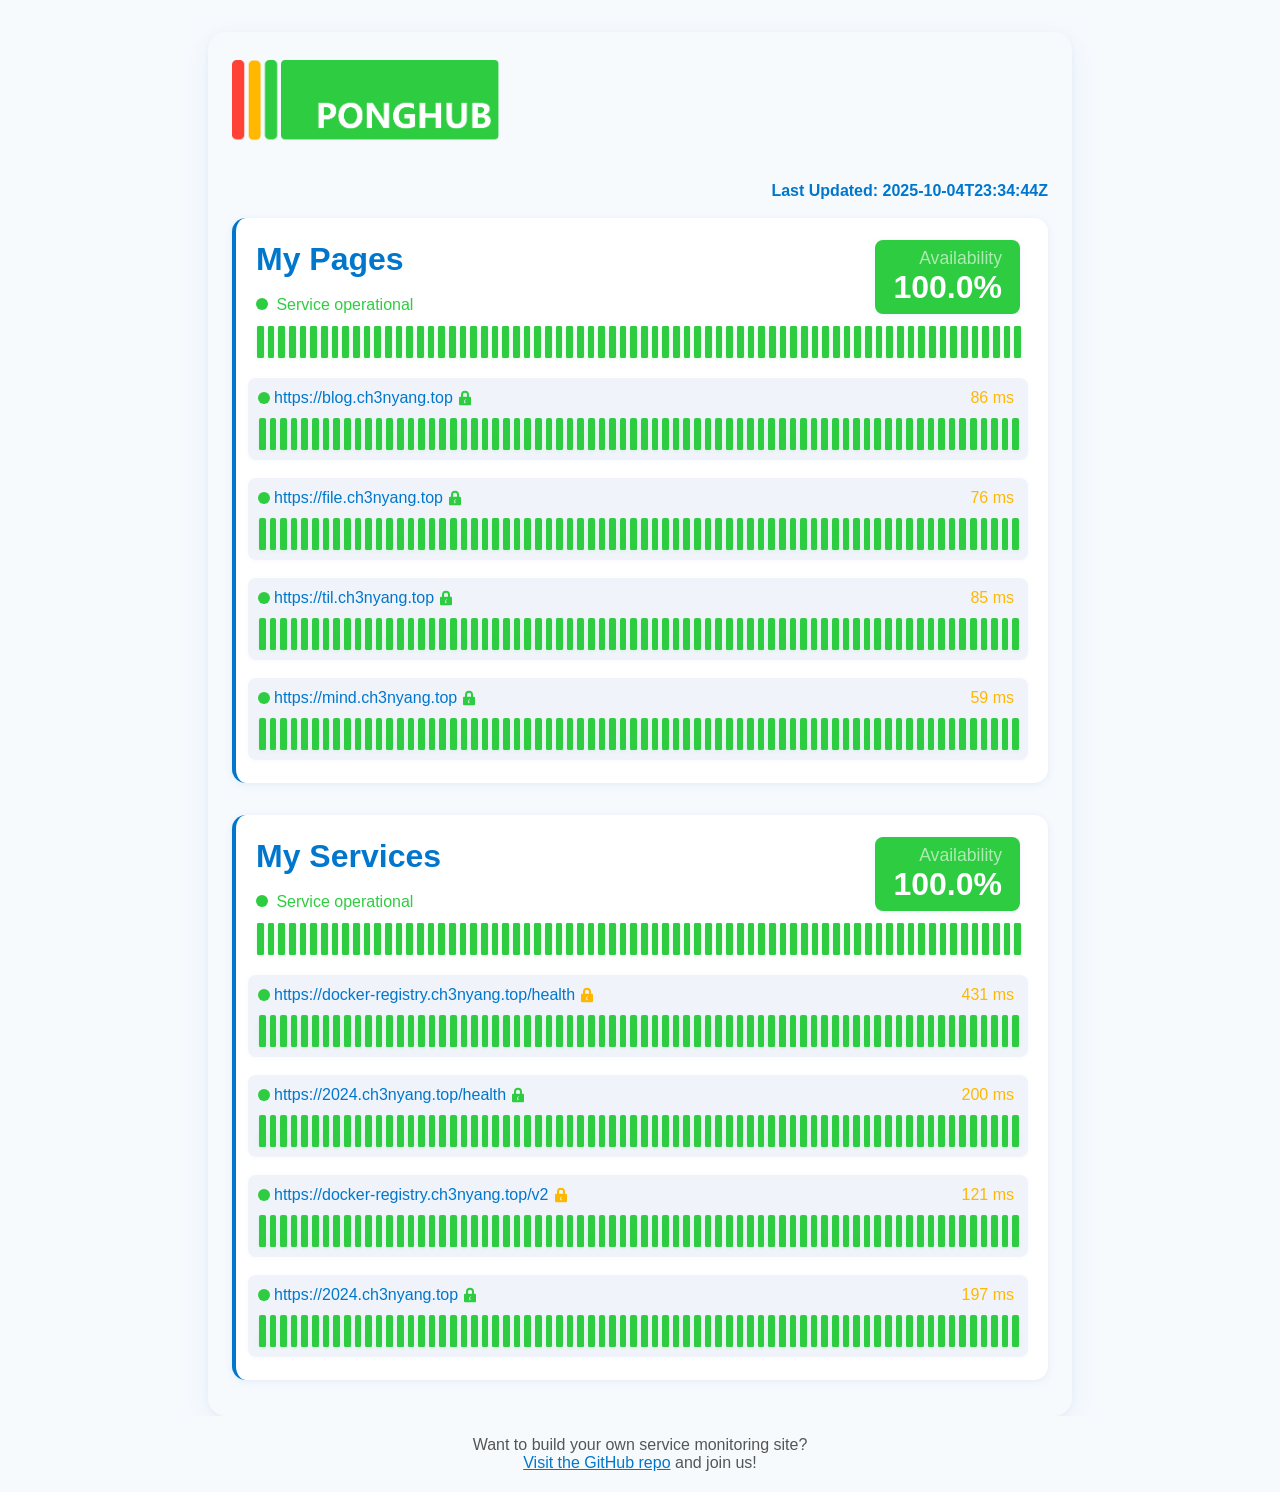
==== commit 72221131: "Deploying to gh-pages from @ WCY-dt/ponghub@912104f6046ff6c6c5333fd422ff0bbd2bc89a8d 🚀" ====
--- a/index.html
+++ b/index.html
@@ -88,7 +88,7 @@
 <body>
     <div class="container">
         <img src="/static/logo.png" alt="Service Status Report" class="logo-img">
-        <div class="update-time">Last Updated: 2025-10-04T23:12:26Z</div>
+        <div class="update-time">Last Updated: 2025-10-04T23:34:44Z</div>
         
         <div class="service-block">
             <div class="service-header">
@@ -112,14 +112,6 @@
                     
                     
                     
-                    <div class="status-rect status-all" title="2025-10-03T09:13:48Z: all" data-time="2025-10-03T09:13:48Z">
-                        
-                        <div class="status-rect-content" style="height: 100%;"></div>
-                        
-                    </div>
-                    
-                    
-                    
                     <div class="status-rect status-all" title="2025-10-03T09:36:50Z: all" data-time="2025-10-03T09:36:50Z">
                         
                         <div class="status-rect-content" style="height: 100%;"></div>
@@ -681,6 +673,14 @@
                     
                     
                     <div class="status-rect status-all" title="2025-10-04T23:12:24Z: all" data-time="2025-10-04T23:12:24Z">
+                        
+                        <div class="status-rect-content" style="height: 100%;"></div>
+                        
+                    </div>
+                    
+                    
+                    
+                    <div class="status-rect status-all" title="2025-10-04T23:34:43Z: all" data-time="2025-10-04T23:34:43Z">
                         
                         <div class="status-rect-content" style="height: 100%;"></div>
                         
@@ -713,7 +713,7 @@
                     
                         <span class="response-time-value
                             response-time-yellow">
-                            142 ms
+                            86 ms
                         </span>
                     
                 </div>
@@ -722,14 +722,6 @@
                     
                     
                         
-                            <div class="status-rect status-all" data-time="2025-10-03T09:13:48Z">
-                                
-                                    <div class="status-rect-content" style="height: 28.8%;"></div>
-                                
-                            </div>
-                        
-                    
-                        
                             <div class="status-rect status-all" data-time="2025-10-03T09:36:51Z">
                                 
                                     <div class="status-rect-content" style="height: 11.2%;"></div>
@@ -1293,6 +1285,14 @@
                             <div class="status-rect status-all" data-time="2025-10-04T23:12:25Z">
                                 
                                     <div class="status-rect-content" style="height: 28.4%;"></div>
+                                
+                            </div>
+                        
+                    
+                        
+                            <div class="status-rect status-all" data-time="2025-10-04T23:34:43Z">
+                                
+                                    <div class="status-rect-content" style="height: 17.2%;"></div>
                                 
                             </div>
                         
@@ -1323,7 +1323,7 @@
                     
                         <span class="response-time-value
                             response-time-yellow">
-                            137 ms
+                            76 ms
                         </span>
                     
                 </div>
@@ -1332,14 +1332,6 @@
                     
                     
                         
-                            <div class="status-rect status-all" data-time="2025-10-03T09:13:48Z">
-                                
-                                    <div class="status-rect-content" style="height: 29.4%;"></div>
-                                
-                            </div>
-                        
-                    
-                        
                             <div class="status-rect status-all" data-time="2025-10-03T09:36:51Z">
                                 
                                     <div class="status-rect-content" style="height: 11.8%;"></div>
@@ -1903,6 +1895,14 @@
                             <div class="status-rect status-all" data-time="2025-10-04T23:12:25Z">
                                 
                                     <div class="status-rect-content" style="height: 27.4%;"></div>
+                                
+                            </div>
+                        
+                    
+                        
+                            <div class="status-rect status-all" data-time="2025-10-04T23:34:43Z">
+                                
+                                    <div class="status-rect-content" style="height: 15.2%;"></div>
                                 
                             </div>
                         
@@ -1933,7 +1933,7 @@
                     
                         <span class="response-time-value
                             response-time-yellow">
-                            170 ms
+                            85 ms
                         </span>
                     
                 </div>
@@ -1942,7 +1942,279 @@
                     
                     
                         
-                            <div class="status-rect status-all" data-time="2025-10-03T09:13:49Z">
+                            <div class="status-rect status-all" data-time="2025-10-03T09:36:51Z">
+                                
+                                    <div class="status-rect-content" style="height: 13.8%;"></div>
+                                
+                            </div>
+                        
+                    
+                        
+                            <div class="status-rect status-all" data-time="2025-10-03T10:14:20Z">
+                                
+                                    <div class="status-rect-content" style="height: 15.4%;"></div>
+                                
+                            </div>
+                        
+                    
+                        
+                            <div class="status-rect status-all" data-time="2025-10-03T10:39:02Z">
+                                
+                                    <div class="status-rect-content" style="height: 12.8%;"></div>
+                                
+                            </div>
+                        
+                    
+                        
+                            <div class="status-rect status-all" data-time="2025-10-03T11:11:20Z">
+                                
+                                    <div class="status-rect-content" style="height: 29%;"></div>
+                                
+                            </div>
+                        
+                    
+                        
+                            <div class="status-rect status-all" data-time="2025-10-03T11:35:05Z">
+                                
+                                    <div class="status-rect-content" style="height: 15.4%;"></div>
+                                
+                            </div>
+                        
+                    
+                        
+                            <div class="status-rect status-all" data-time="2025-10-03T12:27:24Z">
+                                
+                                    <div class="status-rect-content" style="height: 15.2%;"></div>
+                                
+                            </div>
+                        
+                    
+                        
+                            <div class="status-rect status-all" data-time="2025-10-03T13:01:05Z">
+                                
+                                    <div class="status-rect-content" style="height: 17%;"></div>
+                                
+                            </div>
+                        
+                    
+                        
+                            <div class="status-rect status-all" data-time="2025-10-03T13:40:42Z">
+                                
+                                    <div class="status-rect-content" style="height: 38.4%;"></div>
+                                
+                            </div>
+                        
+                    
+                        
+                            <div class="status-rect status-all" data-time="2025-10-03T14:13:04Z">
+                                
+                                    <div class="status-rect-content" style="height: 16.8%;"></div>
+                                
+                            </div>
+                        
+                    
+                        
+                            <div class="status-rect status-all" data-time="2025-10-03T14:39:29Z">
+                                
+                                    <div class="status-rect-content" style="height: 15%;"></div>
+                                
+                            </div>
+                        
+                    
+                        
+                            <div class="status-rect status-all" data-time="2025-10-03T15:13:23Z">
+                                
+                                    <div class="status-rect-content" style="height: 20.6%;"></div>
+                                
+                            </div>
+                        
+                    
+                        
+                            <div class="status-rect status-all" data-time="2025-10-03T15:37:15Z">
+                                
+                                    <div class="status-rect-content" style="height: 50.2%;"></div>
+                                
+                            </div>
+                        
+                    
+                        
+                            <div class="status-rect status-all" data-time="2025-10-03T16:16:05Z">
+                                
+                                    <div class="status-rect-content" style="height: 42%;"></div>
+                                
+                            </div>
+                        
+                    
+                        
+                            <div class="status-rect status-all" data-time="2025-10-03T16:42:43Z">
+                                
+                                    <div class="status-rect-content" style="height: 39.6%;"></div>
+                                
+                            </div>
+                        
+                    
+                        
+                            <div class="status-rect status-all" data-time="2025-10-03T17:11:25Z">
+                                
+                                    <div class="status-rect-content" style="height: 15.8%;"></div>
+                                
+                            </div>
+                        
+                    
+                        
+                            <div class="status-rect status-all" data-time="2025-10-03T17:36:14Z">
+                                
+                                    <div class="status-rect-content" style="height: 72.8%;"></div>
+                                
+                            </div>
+                        
+                    
+                        
+                            <div class="status-rect status-all" data-time="2025-10-03T18:19:27Z">
+                                
+                                    <div class="status-rect-content" style="height: 100%;"></div>
+                                
+                            </div>
+                        
+                    
+                        
+                            <div class="status-rect status-all" data-time="2025-10-03T18:44:37Z">
+                                
+                                    <div class="status-rect-content" style="height: 14%;"></div>
+                                
+                            </div>
+                        
+                    
+                        
+                            <div class="status-rect status-all" data-time="2025-10-03T19:11:12Z">
+                                
+                                    <div class="status-rect-content" style="height: 35.4%;"></div>
+                                
+                            </div>
+                        
+                    
+                        
+                            <div class="status-rect status-all" data-time="2025-10-03T19:34:56Z">
+                                
+                                    <div class="status-rect-content" style="height: 32.4%;"></div>
+                                
+                            </div>
+                        
+                    
+                        
+                            <div class="status-rect status-all" data-time="2025-10-03T20:14:38Z">
+                                
+                                    <div class="status-rect-content" style="height: 49.4%;"></div>
+                                
+                            </div>
+                        
+                    
+                        
+                            <div class="status-rect status-all" data-time="2025-10-03T20:37:27Z">
+                                
+                                    <div class="status-rect-content" style="height: 10.8%;"></div>
+                                
+                            </div>
+                        
+                    
+                        
+                            <div class="status-rect status-all" data-time="2025-10-03T21:11:34Z">
+                                
+                                    <div class="status-rect-content" style="height: 35.4%;"></div>
+                                
+                            </div>
+                        
+                    
+                        
+                            <div class="status-rect status-all" data-time="2025-10-03T21:34:53Z">
+                                
+                                    <div class="status-rect-content" style="height: 60.2%;"></div>
+                                
+                            </div>
+                        
+                    
+                        
+                            <div class="status-rect status-all" data-time="2025-10-03T22:12:23Z">
+                                
+                                    <div class="status-rect-content" style="height: 35.6%;"></div>
+                                
+                            </div>
+                        
+                    
+                        
+                            <div class="status-rect status-all" data-time="2025-10-03T22:36:15Z">
+                                
+                                    <div class="status-rect-content" style="height: 54%;"></div>
+                                
+                            </div>
+                        
+                    
+                        
+                            <div class="status-rect status-all" data-time="2025-10-03T23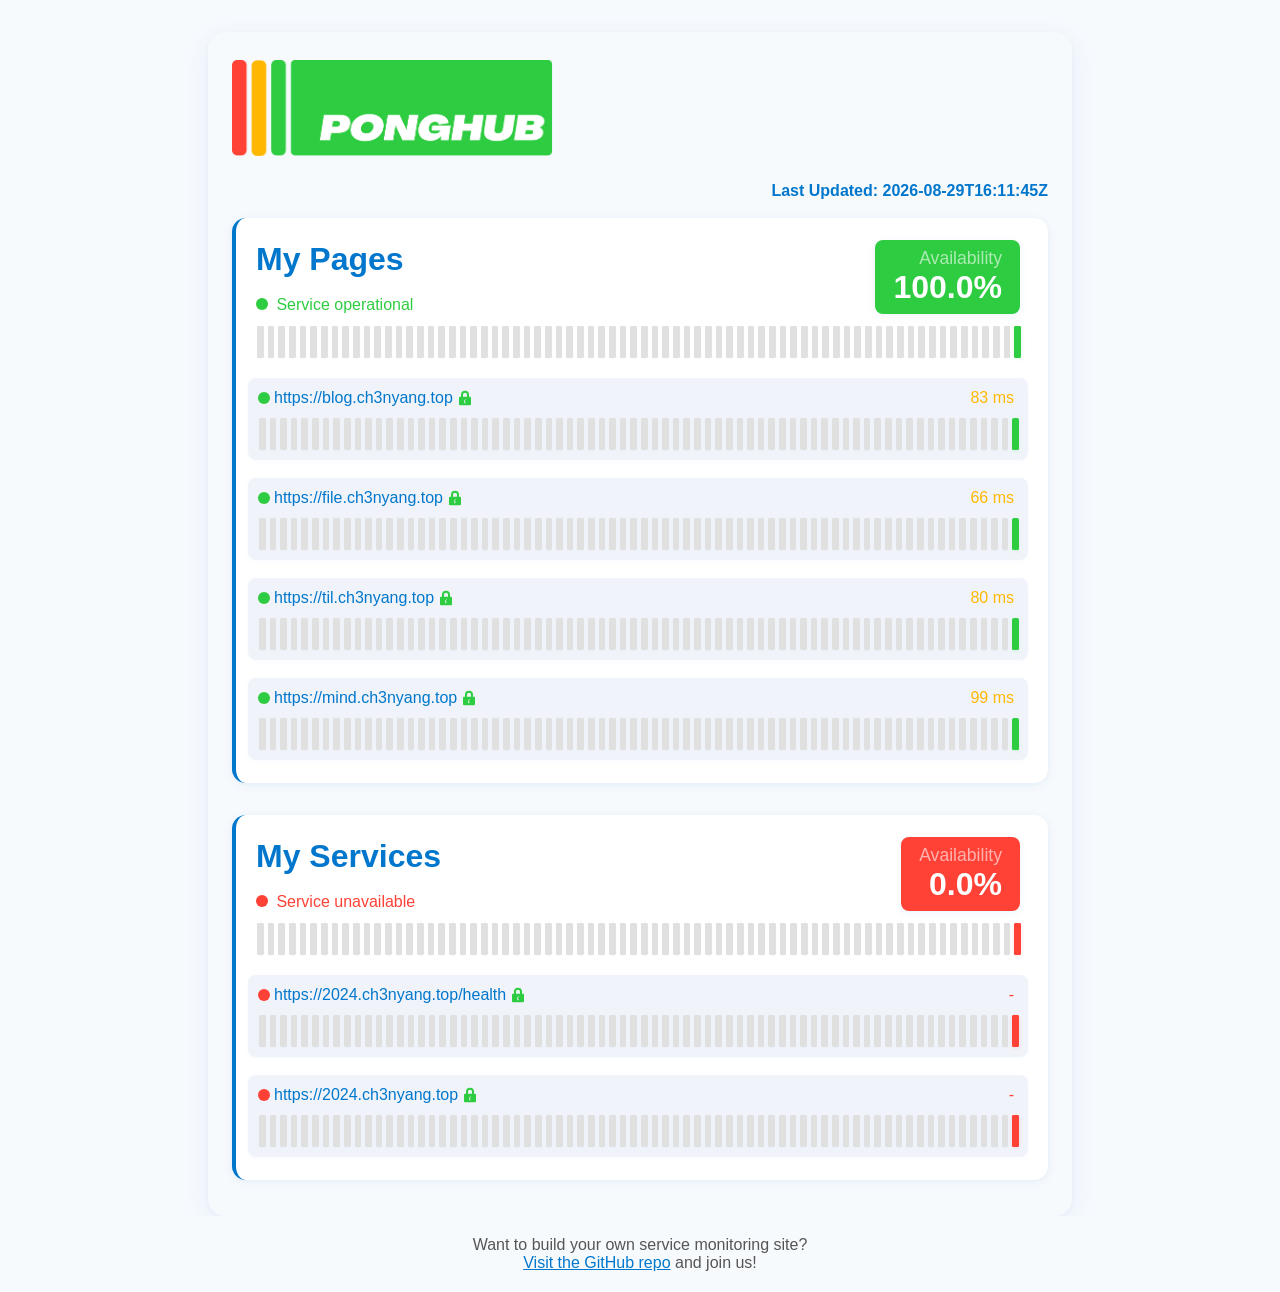
